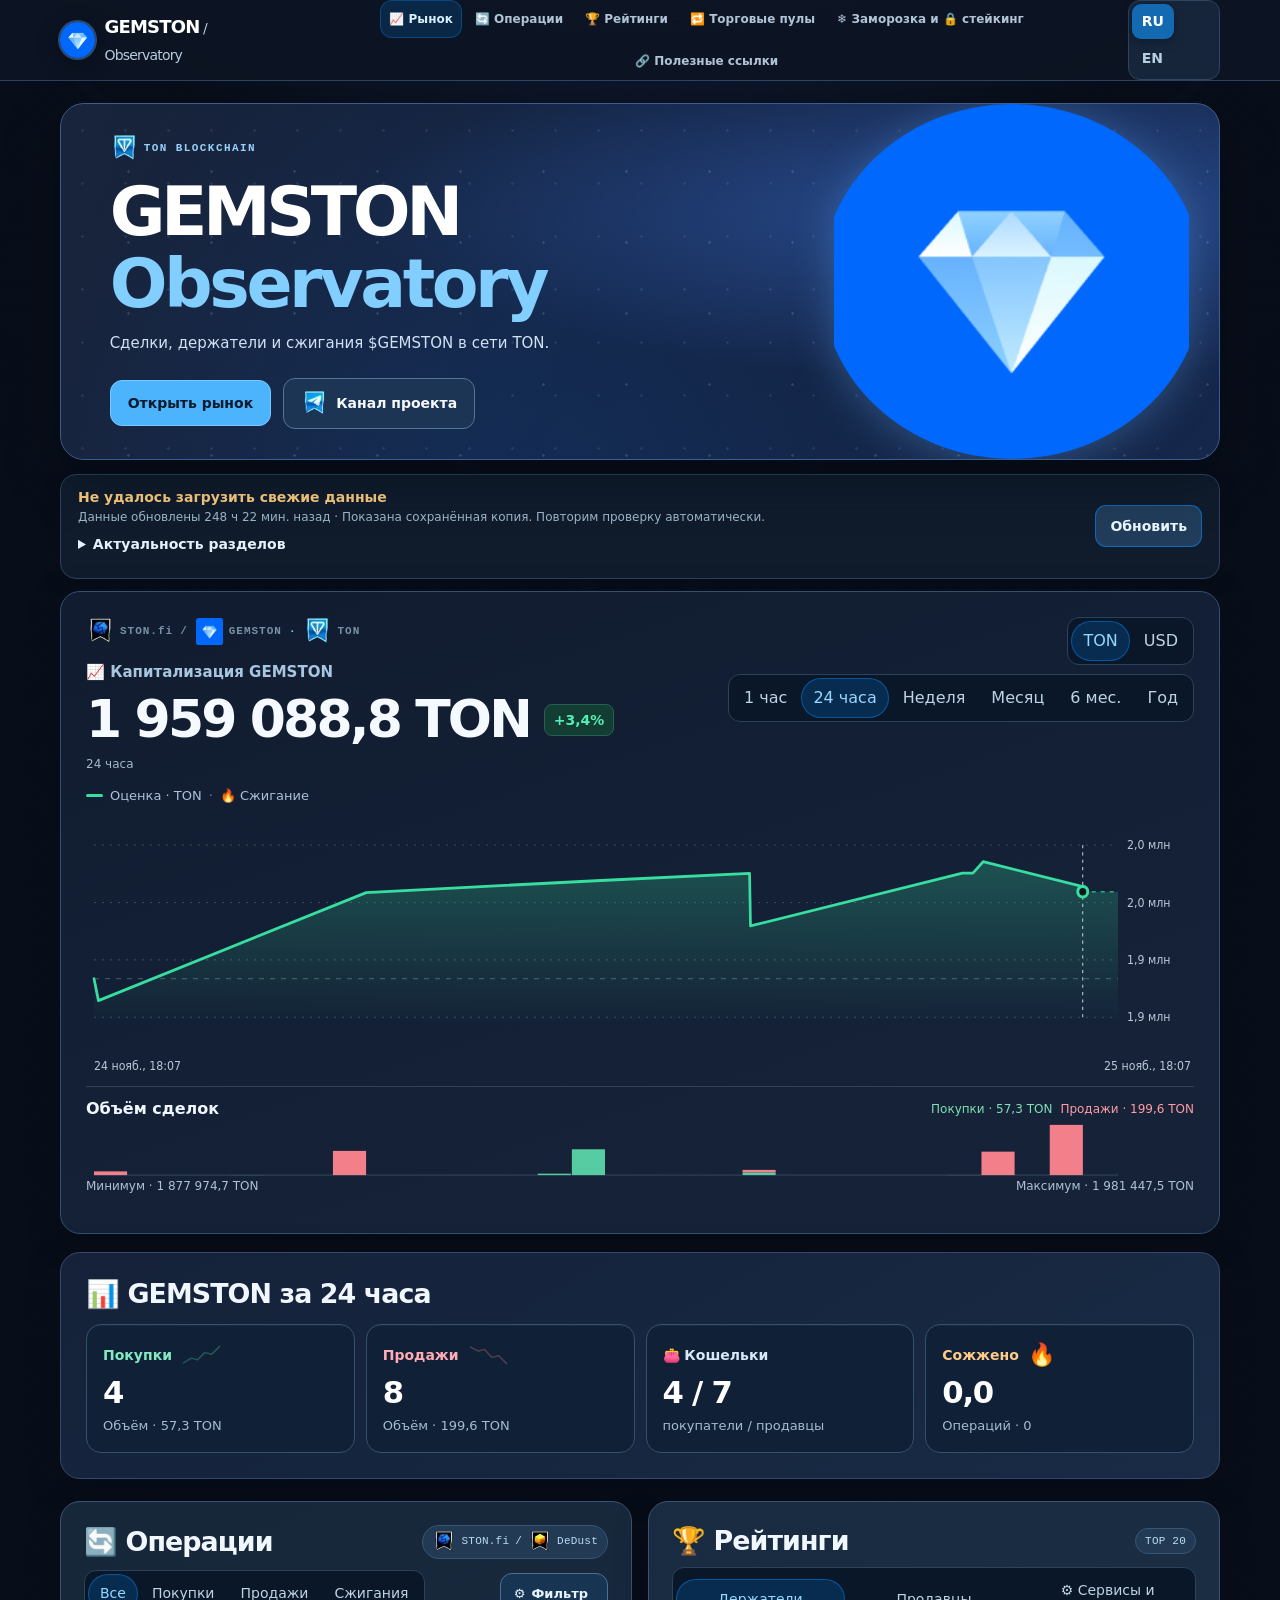
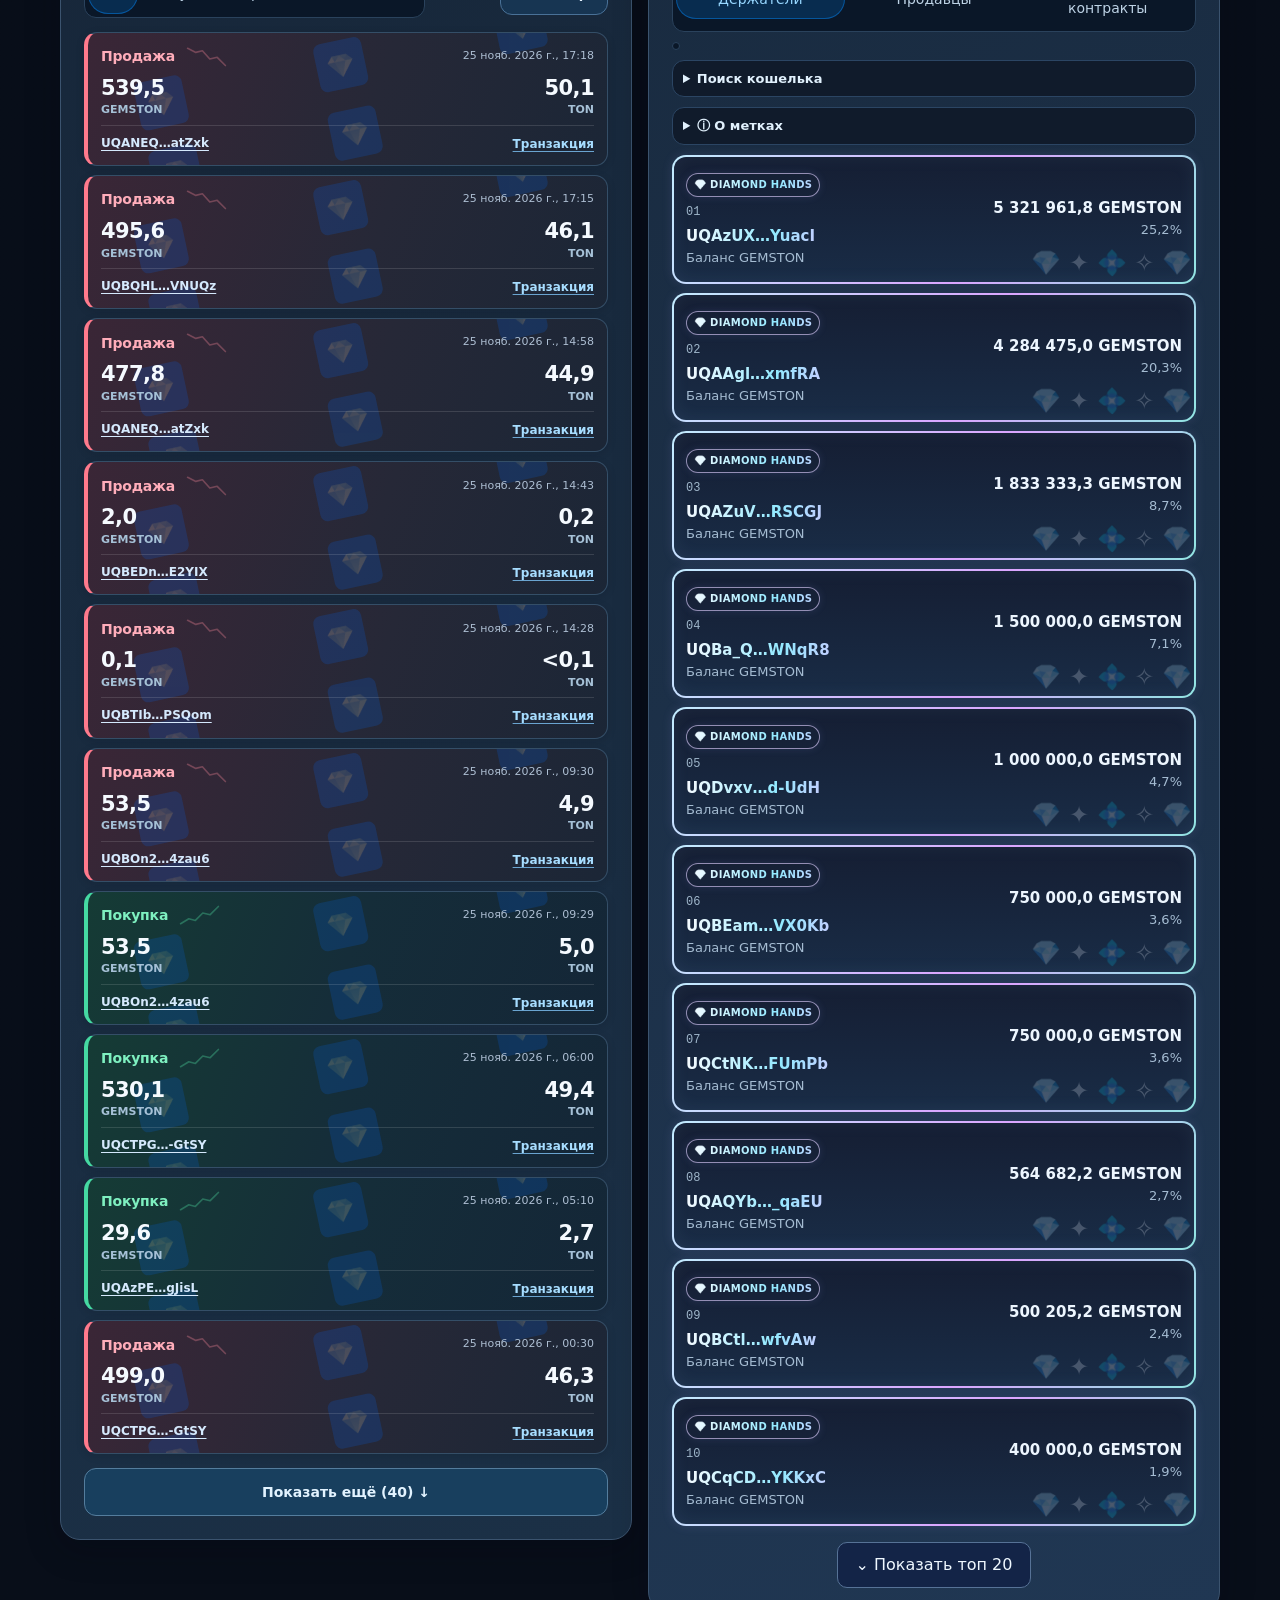
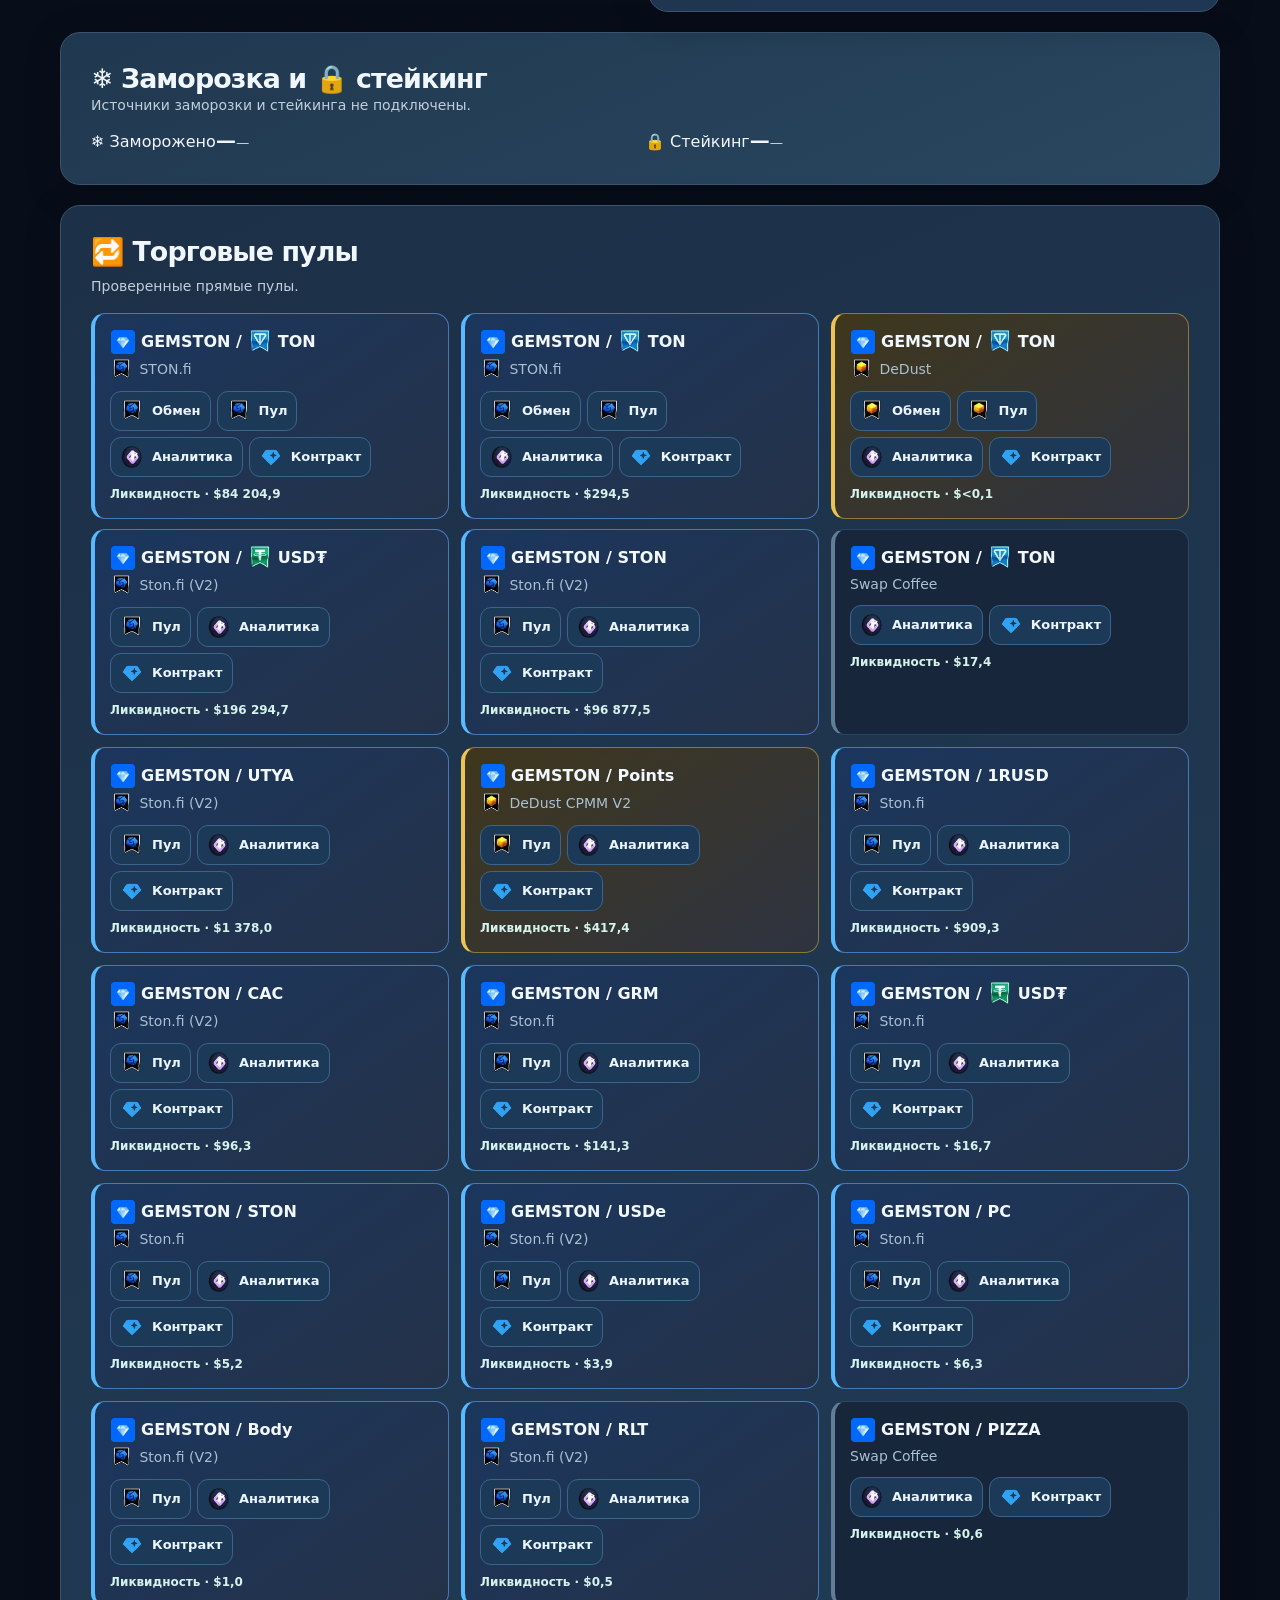
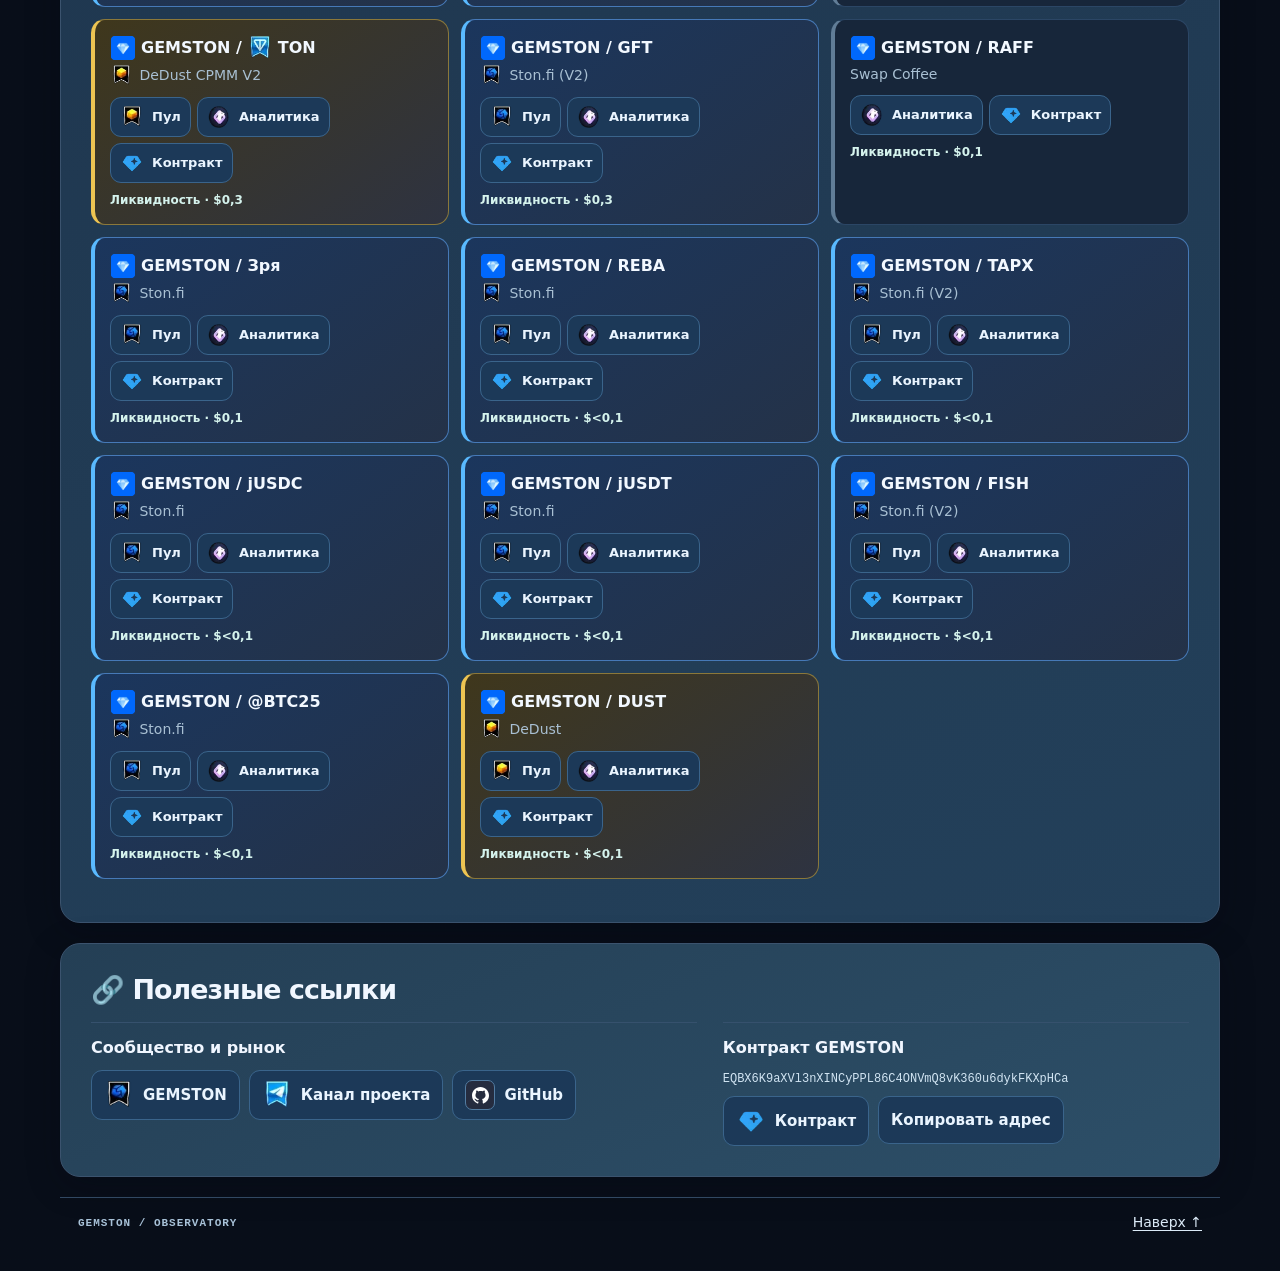
==== index.html @ efea20ae "Build GEMSTON Observatory from foundation 1.3.0 with verified market snapshot" ====
<!doctype html>
<html lang="ru"><head>
<meta charset="utf-8"><meta name="viewport" content="width=device-width,initial-scale=1">
<meta name="theme-color" content="#070d21"><meta name="description" content="GEMSTON Observatory — сделки STON.fi и DeDust, держатели и подтверждённые сжигания GEMSTON в сети TON.">
<title>GEMSTON Observatory</title><style>:root{color-scheme:light;--ink:#101721;--muted:#536372;--paper:#f8fafc;--line:#cbd5df;--blue:#30a1f5;--link:#075d9b;--night:#090b0e;--graphite:#10151c;--green:#1e6b51;--red:#df0000;--orange:#975019;font:16px/1.5 system-ui,-apple-system,BlinkMacSystemFont,"Segoe UI",sans-serif;color:var(--ink);background:var(--night)}
*{box-sizing:border-box}
[hidden]{display:none!important}
html{scroll-behavior:smooth;scroll-padding-top:82px}
body{margin:0;background:var(--night)}
.wrap{width:min(1220px,calc(100% - 64px));margin-inline:auto}
h1,h2,h3,p{margin:0}
a{color:var(--link);text-underline-offset:3px}
a:hover{text-decoration:underline}
button{font:inherit;color:inherit;cursor:pointer}
a:focus-visible,button:focus-visible,summary:focus-visible,#plot svg:focus-visible{outline:3px solid #5692db;outline-offset:2px}
header{position:sticky;top:0;z-index:5;background:#090b0ef5;border-bottom:1px solid #283541;color:#f5f8fc}
.nav,.brand,nav,.langs,.tabs,.smallTabs,.introLinks,.eyebrow,.sectionHeading,.chartCaption,footer,.graphTop{display:flex;align-items:center}
.nav{min-height:65px;gap:20px;justify-content:space-between}
.brand{gap:9px;color:#fff;text-decoration:none}
.brand svg{width:36px;height:36px}
.brand strong{font-size:19px;letter-spacing:-.055em}
.brand span{font-weight:500;color:#c3cbd5}
.brand:hover{text-decoration:none}
nav{gap:5px}
nav a,.langs button{font-size:14px;font-weight:650}
nav a{color:#b4c0ce;padding:9px 11px;text-decoration:none;border-radius:8px}
nav a.on,nav a:hover{color:white;background:#203347;text-decoration:none}
.langs,.tabs,.smallTabs{background:#e5edf4;border-radius:10px;padding:3px;gap:2px;width:fit-content;max-width:100%;flex-wrap:wrap}
.langs button,.tabs button,.smallTabs button{border:none;padding:7px 10px;background:transparent;color:#364c61;border-radius:7px;line-height:1.35}
.langs .on,.tabs .on,.smallTabs .on{background:#114c79;color:white}
.hero{margin:20px 0 16px;position:relative;isolation:isolate;overflow:hidden;display:flex;align-items:center;min-height:192px;border-radius:20px;border:1px solid #293746;background:radial-gradient(ellipse at 88% 70%,#153650 0%,transparent 53%),#0b0d10;color:#fff}
.herotext{position:relative;z-index:1;padding:27px clamp(20px,3vw,44px);max-width:66%}
.eyebrow,.tag,footer>span{font-family:ui-monospace,Consolas,monospace;font-size:11px;font-weight:650;letter-spacing:.09em}
.eyebrow{gap:8px}
.eyebrow i{width:7px;height:7px;background:#468ec6;border-radius:50%}
.hero .eyebrow{color:#b9c9d9}
.hero .eyebrow i{background:var(--blue)}
h1{font-size:clamp(38px,4.6vw,68px);letter-spacing:-.07em;line-height:1.05;margin:7px 0 8px}
h1 em{font-family:Georgia,"Times New Roman",serif;font-weight:normal;letter-spacing:-.055em;color:#a1d6ff}
.hero p{color:#c9d5e1;font-size:15px}
.heroArt{position:absolute;inset:0 0 0 auto;width:41%;display:grid;align-items:center;pointer-events:none}
.heroArt svg{width:100%;height:100%;max-height:250px}
.introLinks{margin-top:17px;gap:10px}
.introLinks a,.more{border:1px solid #9daebf;border-radius:8px;padding:7px 12px;text-decoration:none;font-weight:650;font-size:14px}
.introLinks a{color:#f0f6ff;border-color:#536779}
.introLinks a:first-child{color:#081624;background:var(--blue);border-color:var(--blue)}
.introLinks a:hover,.more:hover{box-shadow:inset 0 0 0 1px currentColor}
.panel{background:var(--paper);border:1px solid var(--line);border-radius:17px;padding:clamp(16px,2vw,25px);min-width:0}
.graphTop,.sectionHeading,footer{justify-content:space-between;gap:12px}
.graphTop{align-items:flex-start}
.graph .eyebrow{color:#b6c8d9}
.graph .eyebrow span{color:#7891a7}
.graph h2{font-weight:550;color:var(--muted);font-size:16px;margin-top:12px}
.price{font-size:clamp(27px,3.2vw,44px);line-height:1.12;letter-spacing:-.05em;font-variant-numeric:tabular-nums;font-weight:730}
.chartCaption{font-size:13px;color:var(--muted);gap:7px;margin-top:13px}
.lineKey{width:17px;height:3px;border-radius:3px;background:var(--blue)}
.sep{color:#6f8196}
#plot{margin:6px 0;min-height:183px}
#plot svg{width:100%;height:183px;display:block;touch-action:pan-y}
#plot text{font:11px system-ui,sans-serif;fill:#b6c6d6}
.marker{cursor:pointer}
.marker:focus{outline:2px solid var(--orange)}
#readout{font-size:14px;font-variant-numeric:tabular-nums;min-height:24px;color:var(--ink)}
.note,.description,.resources p{font-size:14px;color:var(--muted);overflow-wrap:anywhere}
.note{font-size:12px}
.description{margin:8px 0}
.summary{margin:18px 0 22px}
.summary h2,.panel h2:not(.graph h2){font-size:clamp(20px,2.1vw,27px);letter-spacing:-.045em;line-height:1.2}
.summary .sectionHeading{margin-bottom:9px}
.tag{color:#3e5061;background:#e2ebf4;border-radius:20px;padding:4px 9px;white-space:nowrap;font-weight:500;letter-spacing:.02em}
#stats{display:grid;grid-template-columns:repeat(4,minmax(0,1fr));gap:10px}
.stat{background:var(--paper);border:1px solid var(--line);border-radius:13px;padding:13px 15px;min-width:0}
.stat b,.stat small,.stat span{display:block}
.stat b{font-size:clamp(20px,2.1vw,31px);line-height:1.3;font-variant-numeric:tabular-nums;overflow-wrap:anywhere;letter-spacing:-.04em}
.stat small{font-size:13px;color:var(--muted)}
.stat span{font-size:14px;font-weight:670}
.buy{color:var(--green)}
.sell{color:var(--red)}
.burn{color:var(--orange)}
.columns{display:grid;grid-template-columns:1fr 1fr;gap:16px;align-items:start}
.columns .tabs{margin:10px 0}
.columns .tabs button,.smallTabs button{font-size:14px}
.smallTabs:not(:empty){margin-bottom:8px}
#feedNote,#rankNote{margin-bottom:8px}
.row{display:grid;grid-template-columns:minmax(0,1fr) auto;gap:10px;border-top:1px solid #dce3eb;padding:10px 0;align-items:center}
.row>div{min-width:0}
.row>div:last-child{text-align:right}
.row b,.row small{display:block;font-variant-numeric:tabular-nums}
.row small{color:var(--muted);font-size:13px}
.row a{overflow-wrap:anywhere}
.row b{font-size:15px;line-height:1.45}
.row .badge{display:inline-block;padding:1px 6px;font-size:12px;border-radius:5px;margin-right:6px}
.badge.buy{background:#e0f3e8}
.badge.sell{background:var(--red);color:white}
.badge.burn{background:#ffead4}
.position{color:var(--muted);font:12px ui-monospace,monospace;margin-right:8px}
.empty{padding:16px 0;color:var(--muted)}
.more{background:#eaf1f7;color:#144b72}
.more[hidden]{display:none}
#more{margin-top:8px;width:100%}
.resources{margin:20px 0}
.resourcesGrid{display:grid;grid-template-columns:1.15fr 1.2fr 1fr;gap:24px;margin-top:16px}
.resources h3{font-size:16px;margin-bottom:6px}
.resourceList{display:flex;gap:8px 13px;flex-wrap:wrap}
.resourceList,.contract{margin-top:8px;font-size:14px}
.contract{display:block;overflow-wrap:anywhere;font-family:ui-monospace,monospace;margin-bottom:10px}
.resourcesGrid article{min-width:0}
summary{cursor:pointer;font-weight:600}
footer{padding:16px 0 25px}
footer a{font-size:14px}
@media(max-width:800px){.wrap{width:calc(100% - 28px)}
.nav{display:grid;grid-template-columns:1fr auto;gap:0;padding-top:6px}
.langs{grid-column:2;grid-row:1}
.brand{grid-column:1;grid-row:1}
nav{grid-column:1/-1;justify-content:space-between;gap:0}
nav a{padding:7px 5px;font-size:13px}
html{scroll-padding-top:98px}
.columns{grid-template-columns:1fr}
.heroArt{width:35%;opacity:.82}
.herotext{max-width:73%;padding:19px}
.hero{min-height:180px}
.graphTop{flex-wrap:wrap}
.resourcesGrid{grid-template-columns:1fr 1fr}

#stats{grid-template-columns:repeat(2,minmax(0,1fr))}}
@media(max-width:500px){.wrap{width:calc(100% - 20px)}
.hero{margin-top:10px}
.herotext{max-width:100%;padding:16px}
.heroArt{width:35%;inset:auto 0 0 auto;height:78px}
.hero p{max-width:96%;font-size:14px}
.introLinks{max-width:76%;gap:6px;flex-wrap:wrap}
.introLinks a{font-size:13px;padding:6px 8px}
.graphTop{gap:10px}
.tabs button{padding:6px 8px}
.stat{padding:10px}
.stat small{font-size:12px}
.row{gap:3px}
.row b{font-size:14px}
.row small{font-size:12px}
.resourcesGrid{grid-template-columns:1fr;gap:15px}
.resourcesGrid article+article{border-top:1px solid var(--line);padding-top:12px}}
@media(prefers-reduced-motion:reduce){html{scroll-behavior:auto}}

.walletLegend{font-size:13px;color:var(--muted);margin:4px 0}
.walletIdentity{display:inline-flex;align-items:baseline;flex-wrap:wrap;gap:2px 6px;max-width:100%;vertical-align:baseline}
.row .walletAddress{font-weight:700;text-decoration:underline;text-decoration-thickness:1px;text-underline-offset:3px}
.row .walletAddress.buy,.walletRole.buy{color:#126042}
.row .walletAddress.sell,.walletRole.sell{color:#df0000}
.row .walletAddress.burn,.walletRole.burn{color:#874305}
.row .walletAddress.neutral{color:#51615c}
.walletRole{font-size:11px;font-weight:600}
:is(.row,.walletResult) .domainBadge{font:600 11px/1.4 system-ui,sans-serif;letter-spacing:0;padding:2px 6px;border-radius:5px;overflow-wrap:anywhere;max-width:100%;display:inline-block}
.domainBadge.digits{color:#482e00;background:linear-gradient(110deg,#ffcc00 12%,#ffe173 34%,#fff9c0 46%,#ffd700 57%,#efb000 84%);background-size:220% 100%;border:1px solid #a37b00;animation:projectGold 4s ease-in-out infinite alternate}
details.domainDetails{display:inline-block;border:0;padding:0;font-size:12px;font-weight:500;width:100%}
details.domainDetails summary{color:var(--muted);font-size:11px}
#rank .position{vertical-align:top}
.onlyBadges{display:flex;align-items:center;gap:7px;font-size:13px;font-weight:600;margin:4px 0 7px;cursor:pointer}
.onlyBadges input{width:16px;height:16px;accent-color:var(--link)}


@keyframes projectGold{from{background-position:0% 50%}
to{background-position:100% 50%}}
@media(prefers-reduced-motion:reduce){.domainBadge.digits{animation:none}}
footer>span{color:#f5f8ff}
footer a{color:#dcebf8}
.price{overflow-wrap:break-word}

/* Make the chart and header dark; financial rows retain their semantic colours. */
.langs,.graph .tabs{background:#202a35}
.langs button,.graph .tabs button{color:#c3cfdb}
.langs .on,.graph .tabs .on{background:var(--blue);color:#071421}
.graph{--ink:#f5f8fc;--muted:#b2c0cd;color:var(--ink);background:var(--graphite);border-color:#283747}
.graph #readout a{color:#86caff}
.graph #plot svg{height:205px}
.brand:hover,.introLinks a:hover{color:#fff}
.introLinks a:first-child:hover{color:#081624}

.wrap{width:min(1180px,calc(100% - 88px))}
.hero{background:linear-gradient(165deg,#080a0d 22%,#10151c 100%)}
.graph,.summary{background:linear-gradient(180deg,#10151c,#152332);border:1px solid #374b5b}
.summary{background:linear-gradient(180deg,#152332,#172b3c);padding:clamp(16px,2vw,25px);border-radius:17px;color:#f4f8ff}
.summary .sectionHeading{margin-bottom:14px}
.stat{background:linear-gradient(145deg,#131d28,#1e3041);border:1px solid #3d5363}
.stat small{color:#b9c8d5}
.stat span.buy,.stat span.sell,.stat span.burn{display:inline-block;border-radius:5px;background:linear-gradient(120deg,#d8e5eb,#c1d4df);padding:1px 6px}
.columns .panel,.resources{--ink:#f3f7fc;--muted:#c1cedb;--link:#a6daff;--line:#435a6a;color:var(--ink);border-color:#3b5264}
.columns .panel{background:linear-gradient(180deg,#172b3c,#1a3b51)}
.columns .tabs,.columns .smallTabs{background:#0e1c29}
.columns .tabs button,.columns .smallTabs button{color:#cbd9e7}
.columns .tabs .on,.columns .smallTabs .on{background:#265a7d;color:#fff}
.row{border-color:#435666}
.position{color:#c1cedb}
.tag{background:#233f54;color:#d1e6f6}
.row .walletIdentity{background:linear-gradient(125deg,#d8e5eb,#c1d4df);border-radius:7px;padding:3px 6px}
.domainDetails summary{color:#354d62!important}
.domainDetails span{color:#223847}
#more,.resourceList>a,.resourceList>button{color:#f3f8ff;background:#15496b;border:1px solid #6289a3}
.resources{background:linear-gradient(180deg,#1a3b51,#20475e);padding:clamp(18px,2.5vw,30px)}
.resourcesGrid{grid-template-columns:1.3fr 1fr;gap:clamp(14px,2vw,26px)}
.resourcesGrid article{border-top:1px solid #7190a3;padding-top:13px}
.resources h3{margin-bottom:10px}
.resourceList{display:grid;grid-template-columns:1fr;gap:7px}
.resourceList>a,.resourceList>button{display:flex;align-items:center;justify-content:space-between;gap:6px;min-height:42px;padding:8px 12px;border-radius:7px;text-align:left;font:650 14px/1.35 system-ui,sans-serif;text-decoration:none;cursor:pointer}
.resourceList>a:hover,.resourceList>button:hover,#more:hover{background:#1b5c82;border-color:#aedfff}
.resources .contract{color:#d1e4f2;margin:6px 0;word-break:break-all}
footer{background:#090c10;border-top:1px solid #405362;padding:14px 18px;margin-bottom:14px;border-radius:8px}
@media(min-width:1000px){.resourcesGrid article:first-child .resourceList{grid-template-columns:repeat(2,minmax(0,1fr))}}
@media(max-width:800px){.wrap{width:calc(100% - 34px)}.resourcesGrid{grid-template-columns:1fr 1fr}}
@media(max-width:500px){.wrap{width:calc(100% - 22px)}.resourcesGrid{grid-template-columns:1fr}.resourcesGrid article+article{border-color:#7190a3}}

/* Draw external-link arrows without relying on a font glyph. */
.resourceList>a::after,.introLinks a[href^="https:"]::after,.row a:not(.walletAddress)::after{content:"";display:inline-block;width:8px;height:8px;flex-shrink:0;margin-left:6px;border-top:1.5px solid currentColor;border-right:1.5px solid currentColor;background:linear-gradient(135deg,transparent 43%,currentColor 46%,currentColor 54%,transparent 57%);vertical-align:1px}

.syncBar{display:flex;align-items:center;justify-content:space-between;gap:14px;margin:0 0 12px;padding:12px 18px;background:#101b27;border:1px solid #374b5b;border-radius:12px;color:#e5f1fb}
.syncBar>div{min-width:0}.syncBar p{font-size:14px;font-weight:650}.syncBar small{display:block;color:#b9c8d5;font-size:12px;overflow-wrap:anywhere}.syncBar .syncWarning{color:#ffcf80}
#refreshData{flex-shrink:0;min-height:42px;padding:8px 14px;border:1px solid #6289a3;border-radius:7px;background:#15496b;color:#f3f8ff;font-weight:650;font-size:14px}#refreshData:hover{background:#1b5c82}#refreshData:disabled{opacity:.65;cursor:wait}
@media(max-width:400px){.syncBar{align-items:flex-start;flex-wrap:wrap;padding:12px 14px}.syncBar>div{flex:1 1 175px}}

/* Market cap: native-currency valuation, with an explicit estimation note. */
.graph .price{font-size:clamp(32px,4.2vw,52px);letter-spacing:-.055em;line-height:1.15}
.graph h2{font-size:15px;margin-top:12px;margin-bottom:7px}
.capHeadline{display:flex;align-items:center;gap:14px;flex-wrap:wrap}
.capChange{font:700 14px/1.3 system-ui,sans-serif;padding:6px 9px;border-radius:8px;font-variant-numeric:tabular-nums;white-space:nowrap}
.capChange:empty{display:none}.capPositive{color:#54edb6;background:#133c32;border:1px solid #24634e}.capNegative{color:#ff2020;background:#321419;border:1px solid #7a242a}
#capPeriod{margin-top:5px;color:#a4b9cb}.graph #plot{min-height:250px;margin:18px 0 8px}.graph #plot svg{height:250px}
.graph #plot text{font:11px system-ui,sans-serif;fill:#b8c9d6}
.capRange{display:flex;justify-content:space-between;gap:8px;flex-wrap:wrap;color:#adc3d3;font-size:12px;font-variant-numeric:tabular-nums;margin:0 0 13px}
.graph #readout{background:#0b1723;border:1px solid #2b4354;padding:10px 12px;border-radius:9px;min-height:43px;font-size:13px;margin-bottom:9px}
.capMethod{font-size:11px;line-height:1.5;color:#9db3c4;border-top:1px solid #2b4354;padding-top:10px;margin-top:10px;max-width:850px}
.graph .chartCaption .lineKey{background:var(--chart-colour,#38dda0)}
@media(max-width:500px){.graph .price{font-size:34px}.capHeadline{gap:8px}.graph .graphTop{gap:15px}.graph .tabs{width:100%;justify-content:space-between}.graph .tabs button{padding:8px 6px;font-size:12px}.graph #plot svg{height:240px}.graph #plot{min-height:240px}.graph #readout{font-size:12px}.capMethod{font-size:11px}}
@media(max-width:360px){.graph .tabs{display:grid;grid-template-columns:repeat(3,minmax(0,1fr));gap:3px}.graph .tabs button{width:100%}}

:root{--blue:#75ccff;--project-art:url("[data-uri]");--night:#070d21}
body{background:radial-gradient(ellipse at 78% 0%,#24347b 0%,#111c49 28%,transparent 55%),#070d21}
header{background:#0a1129f5;border-color:#324576}
.brandMark{width:36px;height:36px;border-radius:50%;background:var(--project-art) center/cover}
.hero{min-height:268px;border-color:#435b9c;background:radial-gradient(ellipse at 78% 50%,#2b4696 0%,#182860 34%,transparent 68%),linear-gradient(112deg,#0d1639,#111c49)}
.hero::before{content:"";position:absolute;inset:0;background-image:radial-gradient(circle,#7eaeff 1px,transparent 1.5px),radial-gradient(circle,#eff7ff 1px,transparent 1.5px);background-size:43px 53px,83px 71px;background-position:0 0,26px 32px;opacity:.24;pointer-events:none}
.heroArt{width:40%;height:100%;background:var(--project-art) center / auto 88% no-repeat;filter:drop-shadow(0 0 20px #60b5ff60);border-radius:50%}
.hero h1 em{color:#89ceff}
.graph{background:linear-gradient(180deg,#101936,#151f43);border-color:#394b80}
.summary{background:linear-gradient(180deg,#182649,#202d55);border-color:#435480}
.columns .panel{background:linear-gradient(180deg,#192847,#1e3659)}
.resources{background:linear-gradient(180deg,#192b4b,#1b345a)}
.graphControls{display:grid;gap:10px;justify-items:end;min-width:0}
.row.trade-buy{border-left:3px solid #4cce9f;padding-left:8px;background:#14564832}
.row.trade-sell{border-left:3px solid #fb6b76;padding-left:8px;background:#7c223532}
.row.trade-burn{border-left:3px solid #e7ae57;padding-left:8px}
@media(max-width:800px){.graphControls{justify-items:start}}
@media(max-width:590px){
 .hero{min-height:210px}.heroArt{width:32%;height:auto;inset:12px 12px auto auto;aspect-ratio:1;opacity:1;background-size:contain}
 .herotext{max-width:76%}.hero h1{font-size:clamp(32px,7.5vw,47px)}.hero h1 em{display:block}
 .hero p{max-width:100%}.introLinks{max-width:100%}.graphControls{width:100%}.graph #currency{display:flex;width:auto}
}

#activity,#wallets,#pools{background:#141b27;border-color:#303a4a}
#activity .row,#wallets .row{background:transparent;border-color:#303a4a;border-left:0;padding-left:0}
#activity .row .walletIdentity,#wallets .row .walletIdentity{background:none;padding:0;column-gap:6px;row-gap:4px}
.columns .walletIdentity .walletAddress{background:none;padding:0}
.columns .row .walletAddress{color:#d6e2f0}
.columns .walletRole.buy,.columns .badge.buy{color:#85e6bc;background:none}
.columns .walletRole.sell,.columns .badge.sell{color:#ff9a9f;background:none}
.columns .walletRole.burn,.columns .badge.burn{color:#f1bd7d;background:none}
.columns .domainDetails summary,.columns .domainDetails span{color:#becbd9!important}
.columns :is(.row,.walletResult) .projectBadges{display:flex;flex-wrap:wrap;gap:5px;width:100%;align-items:center}
.columns :is(.row,.walletResult) .projectBadge{--badge-edge:#53627b;display:inline-flex;align-items:center;gap:4px;padding:2px 6px;border:1px solid var(--badge-edge);border-radius:6px;background:#202939;text-decoration:none;color:#eaf1fb;font:650 11px/1.35 system-ui,sans-serif;min-height:26px;max-width:100%}
.columns :is(.row,.walletResult) .projectBadge:hover{text-decoration:underline}
.columns :is(.row,.walletResult) .projectBadge::after{display:none}
.projectBadge img{display:block;width:18px;height:18px;object-fit:contain;border-radius:3px}
.columns :is(.row,.walletResult) .projectBadge.staking{padding-inline:4px;--badge-edge:#6c93cb}
.columns :is(.row,.walletResult) .projectBadge.vnuk{--badge-edge:#8f606f;color:#ffc8d4}
.columns :is(.row,.walletResult) .projectBadge.author{border-color:transparent;background:linear-gradient(#202939,#202939) padding-box,linear-gradient(105deg,#508eff,#dce5ee,#508eff) border-box;background-size:100% 100%,200% 100%;animation:projectBadgeGlow 5s ease-in-out infinite alternate}
.columns :is(.row,.walletResult) .projectBadge.joystick{--badge-edge:#9164ac}
.columns :is(.row,.walletResult) .projectBadge.phoenix{--badge-edge:#a86a36}
.projectBadge.joystick span,.projectBadge.phoenix span{background:linear-gradient(90deg,var(--badge-color),#ffe182,var(--badge-color));background-size:210% 100%;background-clip:text;color:transparent;animation:projectBadgeGlow 5s ease-in-out infinite alternate}
.projectBadge.joystick{--badge-color:#e3a6ff}
.projectBadge.phoenix{--badge-color:#ff9862}
@keyframes projectBadgeGlow{to{background-position:100% 0}}
@media(prefers-reduced-motion:reduce){.columns :is(.row,.walletResult) .projectBadge.author,.projectBadge.joystick span,.projectBadge.phoenix span{animation:none}}
#pools [lang="en"],html[lang="en"] #pools [lang="ru"]{display:none}
html[lang="en"] #pools [lang="en"]{display:inline}
#pools .poolIntro{margin:8px 0 16px}
#pools .poolGrid{display:grid;grid-template-columns:repeat(3,minmax(0,1fr));gap:10px}
#pools .poolCard{min-width:0;background:#1c2636;border:1px solid #39475b;border-radius:10px;padding:12px}
#pools .poolCard h3{margin:0 0 3px}
#pools .poolCard p{margin:0}
#pools .poolActions{display:flex;flex-wrap:wrap;gap:6px;margin-top:10px}
#pools .poolActions a{display:inline-flex;align-items:center;min-height:38px;padding:5px 9px;color:#edf5ff;background:#22344c;border:1px solid #586d88;border-radius:7px;font-size:13px;font-weight:650;text-decoration:none}
#pools .poolActions a:hover{background:#304963;text-decoration:underline}
#pools .poolRoute,#pools .poolTiny{margin-top:16px;padding-top:13px;border-top:1px solid #39475b}
#pools #discoveredPools{margin-top:10px}
#pools .poolCard .poolLiquidity{margin-top:8px;font-size:12px;overflow-wrap:anywhere}
#pools .poolCard h3{overflow-wrap:anywhere}
#pools .poolRoute h3{margin:0 0 4px}
#pools .poolRoute .poolCard{margin-top:9px;max-width:440px}
#pools .poolTiny .poolGrid{margin-top:10px}
#pools .poolSources{margin-top:13px;font-size:12px}
@media(max-width:800px){#pools .poolGrid{grid-template-columns:repeat(2,minmax(0,1fr))}}
@media(max-width:500px){#pools .poolGrid{grid-template-columns:minmax(0,1fr)}}

.columns :is(.row,.walletResult) .projectBadge.og{border-color:#a887c2;background:#222033}
.columns :is(.row,.walletResult) .projectBadge.fragmentNumber{--badge-edge:#cc7cdb;background:#78348b;color:#fff;font-weight:800;white-space:nowrap}
.projectBadge.og span{background:linear-gradient(90deg,#cbff69,#f3a5ff,#cbff69);background-size:210% 100%;background-clip:text;color:transparent;animation:projectBadgeGlow 4s ease-in-out infinite alternate;font-weight:800}
.columns :is(.row,.walletResult) .projectBadge.burner{border-color:#966237;padding-inline:4px}
.columns :is(.row,.walletResult) .projectBadge.blueNft{border-color:#3881a9;padding-inline:4px}
.operationRow .opMobile,.operationRow .opToggle{display:none}
#feed .operationRow .opDesktop a{display:inline-block}
@media(prefers-reduced-motion:reduce){.projectBadge.og span{animation:none}}
@media(max-width:640px){
 #feed .operationRow{grid-template-columns:minmax(0,1fr) minmax(0,auto) 28px;align-items:start;column-gap:4px;padding:8px 0}
 #feed .operationRow .opDesktop{display:none}
 #feed .operationRow>div:nth-child(2){align-self:start}
 #feed .operationRow .opMobile:not([hidden]){display:block;grid-column:1/-1;text-align:left;padding:2px 0 4px}
 #feed .operationRow .opToggle{display:grid;place-items:center;width:28px;min-height:32px;padding:0;background:none;border:0;color:#b8d3ec;cursor:pointer}
 .opToggle span{width:7px;height:7px;border-right:2px solid;border-bottom:2px solid;transform:rotate(45deg)}
 .opToggle[aria-expanded="true"] span{transform:rotate(225deg)}
}

body{background:linear-gradient(#070b16bb,#070b16cf),url("[data-uri]") center top/cover fixed,#070b16}
.supplyGrid{display:grid;grid-template-columns:repeat(2,minmax(0,1fr));gap:10px;margin-top:12px}
.supplyGrid a{display:grid;gap:4px;padding:12px;border:1px solid #39475b;border-radius:10px;background:#1c2636;text-decoration:none;min-width:0}
.supplyGrid a:hover{border-color:#7db5e6}
.supplyGrid strong{font-size:clamp(1rem,3vw,1.35rem);color:#eef5ff;overflow-wrap:anywhere}
.supplyGrid small{color:#afbfce}
@media(max-width:440px){.supplyGrid{grid-template-columns:1fr}body{background-attachment:scroll;background-size:auto,auto 1100px}}

.volumeBlock{margin-top:12px;border-top:1px solid #344353;padding-top:10px}
.volumeHeading,.volumeKeys,.tradeSize,.walletSearchForm{display:flex;align-items:center;gap:8px;flex-wrap:wrap}
.volumeHeading{justify-content:space-between}
.volumeKeys,.tradeSize{font-size:12px}
.volumeKeys span:first-child,.rankMove.gained{color:#80e0b6}
.volumeKeys span:last-child,.rankMove.lost{color:#ff9da4}
#tradeVolume svg{display:block;width:100%;height:56px}
.tradeSize{margin:8px 0;color:#bdcbd8}
.tradeSize label{display:inline-flex;align-items:center;gap:6px}
.tradeSize input[type=number],.walletSearchForm input{min-width:0;border:1px solid #53637a;border-radius:7px;background:#161f2b;color:#eaf1fb;padding:6px 8px;font:inherit}
.tradeSize input[type=number]{width:6em}
#rank .position,.walletResult .position{display:inline-flex;align-items:baseline;gap:4px}
.rankMove{font-size:10px;white-space:nowrap}
.walletSearch,.badgeLegend{margin:10px 0;border:1px solid #39475b;border-radius:8px;padding:8px 10px}
.walletSearch summary,.badgeLegend summary{cursor:pointer;color:#d6e2f0;font-size:13px;font-weight:650}
.walletSearchForm{margin-top:9px}
.walletSearchForm input{flex:1 1 145px}
.walletSearchForm button{padding:6px 9px;border:1px solid #52637b;border-radius:7px;background:#243249;color:#eaf1fb;cursor:pointer}
.walletResult{margin-top:9px;overflow-wrap:anywhere}
.walletResult h3,.walletResult h4,.walletResult p{margin:6px 0}
.walletResult ul,.badgeLegend dl{padding-left:0;margin:8px 0 0;font-size:12px}
.walletResult li{margin-left:15px;padding-top:3px}
.badgeLegend dl{display:grid;grid-template-columns:auto 1fr;gap:5px 8px}
.badgeLegend dd{margin:0;color:#bdcbd8}
.columns .projectBadge.arni,.columns .projectBadge.napiwas{border-color:#927fa2}
.columns .projectBadge.arni span,.columns .projectBadge.napiwas .badgeLabel{
 background:linear-gradient(90deg,#70e1dd,#c4b4ff,#ffab94,#ffe39a,#70e1dd);
 background-size:225% 100%;background-clip:text;color:transparent;
 animation:projectBadgeGlow 4.3s ease-in-out infinite alternate
}
.projectBadge .beerIcon{position:relative;display:inline-block;flex:0 0 18px;width:18px;height:18px}
.beerIcon::before,.beerIcon::after{content:"";position:absolute}
.beerIcon::before{left:2px;top:2px;width:10px;height:15px;border:1px solid #ffde99;border-radius:3px 3px 4px 4px;background:linear-gradient(#fff4dc 0 28%,#ffce56 29%,#e4932c 83%,#b36121)}
.beerIcon::after{left:12px;top:6px;width:5px;height:8px;border:2px solid #ffde99;border-left:0;border-radius:0 4px 4px 0}
@media(prefers-reduced-motion:reduce){.columns .projectBadge.arni span,.columns .projectBadge.napiwas .badgeLabel{animation:none}}

.projectBadges .domainDetails{width:auto;max-width:100%;overflow-wrap:anywhere}

/* GEMSTON / Telegram-inspired Observatory — design layer v1.
   No remote fonts, frameworks, images or runtime dependencies.
   Loaded AFTER the existing stylesheet. Keeps data/JS functionality intact. */
:root{
  color-scheme:dark;
  --tg-bg:#090e18;--tg-surface:#121b2a;--tg-surface2:#192639;
  --tg-elevated:#20344b;--tg-line:#2a405a;--tg-blue:#55b9ff;
  --tg-blue-strong:#258fea;--tg-text:#f0f6ff;--tg-muted:#a6bdd2;
  --tg-green:#51dcaa;--tg-red:#ff8696;--tg-gold:#f3c66f;
  --night:var(--tg-bg);--paper:var(--tg-surface);--ink:var(--tg-text);
  --muted:var(--tg-muted);--line:var(--tg-line);--blue:var(--tg-blue);
  --link:#91d8ff;--green:var(--tg-green);--red:var(--tg-red);
  font-family:system-ui,-apple-system,BlinkMacSystemFont,"Segoe UI",sans-serif;
  font-optical-sizing:auto;
}
html{scroll-padding-top:100px}
body{
  color:var(--tg-text);
  background:radial-gradient(ellipse 80% 420px at 50% -150px,#1b315e 0%,transparent 72%),
    linear-gradient(#080e19e8,#080e19f1),url("[data-uri]") center top/cover fixed,#090e18;
}
.wrap{width:min(1160px,calc(100% - 40px))}
a{color:var(--link)}
button,input{font-family:inherit}
a,button,summary{-webkit-tap-highlight-color:transparent}
button:not(:disabled),a,summary{transition:background-color .18s ease,border-color .18s ease,color .18s ease,transform .18s ease}
button:active:not(:disabled),.introLinks a:active,.resourceList>a:active,#pools .poolActions a:active{transform:scale(.98)}
a:focus-visible,button:focus-visible,summary:focus-visible,input:focus-visible{outline:2px solid var(--tg-blue);outline-offset:3px}
header{background:#0d1524f0;border-bottom:1px solid #2c4463;backdrop-filter:blur(22px);-webkit-backdrop-filter:blur(22px)}
.nav{min-height:70px;gap:18px}
.brandMark{box-shadow:0 0 0 2px #314968,0 5px 20px #050a14a8}
.brand strong{font-size:18px;letter-spacing:-.045em}
.brand span{color:#b6cce0;font-size:14px}
nav{gap:5px}
nav a{padding:10px 13px;color:#b1c4d7;border-radius:12px;font-weight:600}
nav a.on,nav a:hover{background:#1e3958;color:#f4faff}
.langs{background:#17253a;padding:3px;border:1px solid #2d4560;border-radius:12px}
.langs button{border-radius:9px;min-width:39px;min-height:35px;color:#b6cde2}
.langs button.on{background:#288fd9;color:#fff;box-shadow:0 2px 10px #0613268c}
main.wrap{padding-bottom:10px}
.hero{margin:22px 0 14px;min-height:275px;border:1px solid #3b5c8d;border-radius:24px;
  background:radial-gradient(ellipse at 81% 30%,#294c91 0%,transparent 48%),
  radial-gradient(circle at 40% 110%,#132c55,transparent 60%),
  linear-gradient(125deg,#111d35,#15274b);
  box-shadow:0 18px 54px #02071164;isolation:isolate}
.hero::before{opacity:.14}
.hero::after{content:"";position:absolute;inset:0;pointer-events:none;
  background:linear-gradient(115deg,#ffffff08,transparent 50%);border-radius:inherit}
.herotext{padding:clamp(23px,3.5vw,45px);max-width:68%}
.hero .eyebrow{color:#98d1fc;letter-spacing:.13em}
.hero .eyebrow i{box-shadow:0 0 0 5px #269de421}
.hero h1{margin:13px 0 12px;font-size:clamp(39px,5.5vw,68px);line-height:1.03;letter-spacing:-.065em}
.hero h1 em{font-style:normal;font-weight:550;font-family:inherit;letter-spacing:-.05em;color:#81ceff}
.hero p{color:#d2e1f3;font-size:15px;max-width:510px;line-height:1.65}
.heroArt{background-size:auto 83%;filter:drop-shadow(0 6px 28px #67acff40)}
.introLinks{gap:10px;margin-top:21px}
.introLinks a{display:inline-flex;align-items:center;justify-content:center;
  min-height:42px;padding:9px 17px;border-radius:12px;font-size:14px;
  background:#1d3554;border:1px solid #52759b;color:#f5faff}
.introLinks a:first-child{background:#4bb4fc;color:#081a2c;border-color:#77caff}
.introLinks a:hover{background:#2c5277;text-decoration:none;transform:translateY(-2px)}
.introLinks a:first-child:hover{background:#83d0ff;color:#071b2c}
.syncBar{background:#101c2c;border-color:#2b435f;border-radius:16px;
  padding:12px 17px;box-shadow:0 6px 20px #050b152b}
.syncBar p{color:#e3f5ff}
.syncBar small{color:#9eb8ce}
#refreshData{border-radius:11px;background:#213d5b;border-color:#476d92;color:#eaf7ff}
#refreshData:hover{background:#2f5a81}
.panel,.graph,.summary,.columns .panel,.resources,#pools,#activity,#wallets{
  border:1px solid var(--tg-line);border-radius:20px;
  background:linear-gradient(155deg,#151f30 0%,#111927 100%);
  box-shadow:0 8px 34px #03091145;color:var(--tg-text)}
.graph{background:linear-gradient(160deg,#172640 0%,#101a2d 76%);border-color:#315172}
.graph .eyebrow{color:#86caff}
.graph h2{color:#a8c6e0;margin-top:15px}
.graph .price{color:#f4faff;letter-spacing:-.055em}
.graph .chartCaption{color:#abc1d7}
.graph #readout{border-color:#314964;background:#0e192a}
.graph .capMethod{border-color:#2b4056;color:#98aec2}
.graph #plot{border-radius:15px;overflow:hidden}
.graphControls{gap:9px}
.graph .tabs,.columns .tabs,.columns .smallTabs{background:#0a1728;border:1px solid #2a425c;border-radius:12px;padding:3px}
.graph .tabs button,.columns .tabs button,.columns .smallTabs button{border-radius:9px;min-height:34px;padding:7px 12px;color:#bed3e6}
.graph .tabs .on,.columns .tabs .on,.columns .smallTabs .on{background:#26659c;color:#fff;box-shadow:0 2px 8px #050d1780}
.summary{margin-top:18px;background:linear-gradient(150deg,#182b44,#142037);border-color:#2a496b}
.summary h2,.panel h2:not(.graph h2){color:#f1f7ff;font-weight:730;letter-spacing:-.035em}
#stats{gap:11px}
.stat{padding:16px;border-radius:15px;background:#102036;border:1px solid #34506f;box-shadow:inset 0 1px #ffffff0a}
.stat b{color:#fff;font-size:clamp(21px,2.4vw,32px);line-height:1.22;margin:5px 0}
.stat small{color:#a4bbd0}
.stat span{font-weight:680}
.stat span.buy,.stat span.sell,.stat span.burn{background:none;padding:0}
.columns{gap:16px}
.columns .panel{min-width:0}
.sectionHeading{flex-wrap:wrap}
.tag{background:#233a55;color:#badcf5;border:1px solid #355676}
.row{border-top-color:#263950;padding:12px 3px}
.row:hover{background:#ffffff07}
.row.trade-buy,.row.trade-sell,.row.trade-burn{border-left:3px solid transparent;border-radius:8px;padding-left:10px}
#activity .row.trade-buy{border-left:3px solid #52d5a2;background:#16362c42}
#activity .row.trade-sell{border-left:3px solid #ff8191;background:#40232a50}
#activity .row.trade-burn{border-left:3px solid #f5c16b;background:#3a2c1b48}
.row b{color:#edf6ff}
.row small{color:#a5bcd2}
.columns .row .walletAddress{color:#d5e9fd}
.columns .walletRole.buy,.columns .badge.buy{color:#75e7b2}
.columns .walletRole.sell,.columns .badge.sell{color:#ff9bac}
.columns .walletRole.burn,.columns .badge.burn{color:#f5c377}
.position{color:#9fb6ca}
.columns :is(.row,.walletResult) .projectBadge{border-radius:8px;background-color:#1d2b3e;min-height:28px}
.columns :is(.row,.walletResult) .projectBadge.fragmentNumber{background:#813c99;color:#fff;border-color:#dd8bfa}
.domainBadge.digits{border-radius:7px}
#more,.resourceList>a,.resourceList>button,#pools .poolActions a{
  background:#1c3958;border:1px solid #3a648b;border-radius:11px;color:#eaf5ff}
#more{min-height:43px}
#more:hover,.resourceList>a:hover,.resourceList>button:hover,#pools .poolActions a:hover{background:#2b5277}
.supplyGrid a,#pools .poolCard{background:#17263a;border:1px solid #2b4665;border-radius:14px;padding:15px}
.supplyGrid a:hover,#pools .poolCard:hover{border-color:#4785b3}
.supplyGrid small{color:#b5c9da}
#pools .poolCard h3{color:#f2f8ff}
#pools .poolCard p{color:#a9c0d3}
#pools .poolGrid{gap:12px}
#pools .poolActions a{min-height:40px}
.walletSearch,.badgeLegend{background:#101b2b;border-color:#2b4563;border-radius:12px}
.walletSearch summary,.badgeLegend summary{color:#e1f1fd}
.tradeSize input[type=number],.walletSearchForm input{background:#091729;border-color:#385575;color:#f5faff;border-radius:10px;min-height:38px}
.walletSearchForm button{background:#285982;border-color:#478bb5;border-radius:10px;min-height:40px}
.resources{background:linear-gradient(155deg,#152840,#152036)}
.resourcesGrid article{border-color:#36516d}
.resourceList>a,.resourceList>button{min-height:45px;padding:10px 13px}
footer{background:transparent;border-top:1px solid #314862;border-radius:0;color:#bed4e7;margin-top:20px}
footer>span{color:#a8c2d8}
@media(min-width:900px){
 .columns .panel{padding:23px}
 .hero{min-height:305px}
 .heroArt{background-size:auto 88%}
}
@media(max-width:800px){
 html{scroll-padding-top:114px}
 .wrap{width:calc(100% - 28px)}
 .nav{gap:5px;padding-top:5px}
 .brand strong{font-size:16px}
 nav{overflow-x:auto;scrollbar-width:none;justify-content:space-between}
 nav::-webkit-scrollbar{display:none}
 nav a{min-height:42px;display:inline-flex;align-items:center;white-space:nowrap;padding:9px 10px}
 .hero{margin-top:14px;min-height:230px}
 .herotext{max-width:75%;padding:24px}
 .resourcesGrid{grid-template-columns:1fr 1fr}
}
@media(max-width:590px){
 .wrap{width:calc(100% - 22px)}
 .hero{border-radius:20px;min-height:250px}
 .hero h1{font-size:clamp(34px,8vw,46px)}
 .herotext{max-width:100%;padding:20px 18px 78px}
 .hero p{max-width:100%;padding-right:0}
 .heroArt{width:100px;height:100px;top:auto;bottom:-7px;right:7px;inset:auto 7px -7px auto;opacity:.83;background-size:contain}
 .hero .introLinks{max-width:calc(100% - 90px)}
 .introLinks a{min-height:40px;padding:8px 11px}
 .graph,.summary,.columns .panel,.resources{padding:16px}
 .graphTop{gap:13px}
 .graphControls{width:100%;justify-items:stretch}
 .graph .tabs{width:100%;justify-content:space-between}
 .graph .tabs button{flex:1 1 auto;padding:8px 6px;font-size:12px}
 .graph .price{font-size:clamp(29px,8.7vw,39px)}
 .graph #plot,.graph #plot svg{min-height:210px;height:210px}
 #stats{grid-template-columns:repeat(2,minmax(0,1fr));gap:9px}
 .stat{padding:12px}
 .stat b{font-size:clamp(19px,5.4vw,26px)}
 .columns{gap:14px}
 #pools .poolGrid{grid-template-columns:1fr}
 .resourcesGrid{grid-template-columns:1fr}
 .row{min-width:0}
 .row>div{overflow-wrap:anywhere}
 .syncBar{flex-wrap:wrap}
 body{background-attachment:scroll}
}
@media(max-width:360px){
 .brand strong{font-size:14px}
 .brandMark{width:30px;height:30px}
 .nav{column-gap:3px}
 nav a{font-size:12px;padding:9px 7px}
 .hero .introLinks{max-width:100%}
 .heroArt{opacity:.4}
 .graph .tabs button{font-size:11px}
}
@media(hover:hover){
 .stat:hover,#pools .poolCard:hover{transform:translateY(-2px)}
}
@media(prefers-reduced-motion:reduce){
 *,*::before,*::after{scroll-behavior:auto!important;animation-duration:.01ms!important;transition-duration:.01ms!important}
}

/* FIGMA TELETON IOS UI KIT — SOURCE-ALIGNED
   Reference: fIjhy6ddPFSXmia3DCvQa2
   Dark selected tab: 6028:2120, row: 6023:2116, dark label: 6781:30558.
   Accent #008BFF; 52px regular list-row minimum; rounded selected tab.
   Native system font replaces Figma's licensed iostgico/SF Pro assets. */
:root{--tg-accent:#008bff;--tg-blue:#008bff;--tg-blue-strong:#008bff;--tg-selected:#146ab1}
nav a.on,nav a[aria-current="location"]{
 color:#d8efff;background:#008bff28;box-shadow:inset 0 0 0 1px #008bff55}
.langs button.on{background:var(--tg-selected);color:#fff}
.graph .tabs .on,.columns .tabs .on,.columns .smallTabs .on{
 border-radius:100px;background:#008bff2e;color:#97d7ff;
 box-shadow:inset 0 0 0 1px #008bff70}
.graph .tabs button,.columns .tabs button,.columns .smallTabs button{
 min-height:40px;line-height:1.25}
#activity .row,#wallets .row{min-height:52px}
#activity .row .walletAddress,#wallets .row .walletAddress{line-height:1.45}
#activity .row .badge,#wallets .row .badge{line-height:1.4}
#refreshData,.walletSearchForm button{border-color:#008bff91}
#refreshData:focus-visible,.walletSearchForm button:focus-visible{outline-color:#94d9ff}
@media(max-width:800px){
 nav a{min-height:44px}
}

/* Four compact, fully visible tabs on narrow Telegram WebViews. */
@media(max-width:590px){
 #nav{display:grid;grid-template-columns:repeat(4,minmax(0,1fr));gap:3px;overflow:visible;width:100%}
 #nav a{display:flex;align-items:center;justify-content:center;min-width:0;
  font-size:12px;white-space:nowrap;line-height:1.2;padding:9px 2px;text-align:center}
 #nav a[href="#links"]{font-size:0}
 #nav a[href="#links"]::after{content:"Ссылки";font-size:12px}
 html[lang="en"] #nav a[href="#links"]::after{content:"Links"}
}

/* UNIVERSAL OBSERVATORY UI V1 — reusable across token projects.
   Layout, labels, accessible filter, gem/paper honors and animated burn cards.
   No remote art/fonts: all decoration stays inside standalone HTML/CSS. */
.feedFilterBar{display:flex;align-items:center;justify-content:space-between;flex-wrap:wrap;gap:9px;margin:11px 0}
.feedFilterBar #filters{margin:0}
#badgeFilterToggle{display:inline-flex;align-items:center;justify-content:center;gap:6px;min-height:42px;
 padding:8px 13px;border:1px solid #497197;border-radius:12px;background:#173552;color:#e6f3ff;font-weight:750;font-size:13px}
#badgeFilterToggle[aria-expanded="true"]{background:#184a73;border-color:#82c9ff}
#badgeFilterCount{color:#9fd6fa;font-size:12px}
.filterPanel{background:#0f2033;border:1px solid #355573;padding:14px;border-radius:14px;margin:0 0 14px}
.filterPanel .onlyBadges{margin:0 0 10px;min-height:34px}
.filterPanel .tradeSize{margin:0 0 13px;gap:10px}
.filterPanel .tradeSize label{min-height:32px}
.filterBadgesHeading{display:flex;align-items:center;justify-content:space-between;gap:9px;
 border-top:1px solid #2b4961;padding-top:13px;margin-top:4px}
.filterBadgesHeading strong{font-size:13px;color:#cfe5f8}
#clearBadgeFilters{border:0;background:none;color:#88cfff;text-decoration:underline;font-size:12px;padding:6px}
.badgeFilterSearch{display:block;width:100%;min-width:0;min-height:42px;margin:9px 0 12px;
 padding:9px 12px;border:1px solid #3c5d7e;border-radius:10px;background:#0b182a;
 color:#ecf7ff;font-size:14px}
.badgeFilterSearch::placeholder{color:#9fb1c7}
.badgeFilterList{display:grid;grid-template-columns:repeat(2,minmax(0,1fr));gap:8px}
.badgeFilterItem{display:flex;align-items:center;gap:8px;min-height:39px;padding:7px 9px;
 border:1px solid #354d66;border-radius:10px;background:#172b40;
 color:#e5f2fd;font-size:12px;overflow-wrap:anywhere;cursor:pointer}
.badgeFilterItem:has(input:checked){border-color:#008bff;background:#153e60}
.badgeFilterItem input{accent-color:#008bff;flex:0 0 17px;width:17px;height:17px}
.filterHint{margin:12px 0 0;font-size:12px;color:#93aec5;line-height:1.5}
#feed{display:grid;gap:13px;margin-top:14px}
/* A transaction is a standalone, readable card rather than a compressed table row. */
#feed .operationRow{display:flex;flex-direction:column;align-items:stretch;gap:11px;position:relative;
 padding:16px 17px!important;margin:0;min-width:0;overflow:hidden;border:1px solid #344e67;
 border-left:4px solid #486787!important;border-radius:16px;background:#172b3d!important;
 box-shadow:0 5px 15px #030c172d;isolation:isolate}
#feed .operationRow.trade-buy{border-left-color:#45d9a2!important;background:linear-gradient(110deg,#153b35,#152d39 50%,#142637)!important}
#feed .operationRow.trade-sell{border-left-color:#ff7a8c!important;background:linear-gradient(110deg,#3a2636,#262837 55%,#1b2636)!important}
#feed .operationRow>div{position:relative;z-index:1;min-width:0}
#feed .operationRow .opHeader{display:flex;align-items:center;justify-content:space-between;gap:9px}
#feed .operationRow .opKind{font-weight:780;letter-spacing:-.015em;font-size:15px;line-height:1.3}
#feed .operationRow .opKind.buy{color:#7ef0c0}
#feed .operationRow .opKind.sell{color:#ffadba}
#feed .operationRow .opKind.burn{color:#ffe1a0}
#feed .operationRow .opDate{font-size:11px;color:#adc4da;white-space:nowrap;overflow:hidden;text-overflow:ellipsis;margin-left:auto}
#feed .operationRow .opToggle{display:grid!important;place-items:center;flex:0 0 35px;width:35px;min-height:35px;
 color:#d3e6f6;background:#1c3852;border:1px solid #436380;border-radius:10px;padding:0}
#feed .operationRow .opToggle span{display:block;width:auto;height:auto;border:0;
 transform:none;color:inherit;font:750 23px/1 system-ui,sans-serif}
#feed .operationRow .opToggle[aria-expanded="true"] span{transform:rotate(180deg)}
#feed .operationRow .opAmounts{display:grid;grid-template-columns:minmax(0,1.45fr) minmax(0,1fr);
 gap:12px;align-items:start;width:100%}
#feed .operationRow .opAmounts>div{min-width:0;display:flex;flex-direction:column;gap:2px}
#feed .operationRow .opAmountValue{display:block;overflow-wrap:anywhere;
 color:#f5faff;font-size:clamp(18px,2.2vw,24px);font-weight:795;letter-spacing:-.028em;
 line-height:1.22;font-variant-numeric:tabular-nums}
#feed .operationRow .opAmountUnit{color:#a6c1d7;font-size:12px;font-weight:650;line-height:1.4}
#feed .operationRow .opGram{text-align:right;align-items:flex-end}
#feed .operationRow .opWallet{padding-top:10px;border-top:1px solid #ffffff20;font-size:14px}
#feed .operationRow .walletIdentity{display:flex;align-items:center;gap:6px 8px;flex-wrap:wrap;width:100%;max-width:100%}
#feed .operationRow .walletAddress{font-weight:720;text-decoration-thickness:1px;text-underline-offset:3px;
 max-width:100%;overflow-wrap:anywhere}
#feed .operationRow .domainBadge.digits{vertical-align:middle;flex:0 0 auto}
#feed .operationRow .projectBadges{display:flex;flex-wrap:wrap;width:100%;gap:6px;margin-top:5px}
#feed .operationRow .opMobile{display:none;gap:10px;justify-content:space-between;
 padding-top:10px;border-top:1px solid #ffffff20;font-size:12px;color:#afc2d5}
#feed .operationRow .opMobile:not([hidden]){display:flex!important;grid-column:auto;text-align:left}
#feed .operationRow .opMobile a{color:#8cd5ff;font-weight:700}
#feed .operationRow .opDesktop{display:none!important}
#feed .operationRow .projectBadge{min-height:28px}
#feed .operationRow .domainDetails{max-width:100%;width:auto}
/* Burn decorations cover the whole card; text remains fully legible above them. */
#feed .operationRow.trade-burn{
 border:2px solid #d47b45!important;border-left:4px solid #ffba45!important;
 background:linear-gradient(120deg,#4a1a1a,#733319,#4d1c28,#783b18,#401d22)!important;
 background-size:300% 300%!important;
 animation:observatoryFireGlow 7s ease-in-out infinite alternate;
 box-shadow:0 0 17px #fa5c242b,inset 0 0 20px #ffae2520}
#feed .operationRow.trade-burn::before{content:"🔥  🔥     🔥  🔥";position:absolute;inset:auto 0 -12px;
 text-align:center;font-size:36px;letter-spacing:8px;opacity:.19;pointer-events:none;
 filter:blur(1px);animation:observatoryFlames 4.4s ease-in-out infinite alternate;z-index:0}
#feed .operationRow.trade-burn .opAmountValue{color:#fff5e8}
@keyframes observatoryFireGlow{
 0%{background-position:0% 55%;border-color:#b95f34;box-shadow:0 0 14px #eb702c32}
 50%{background-position:70% 12%;border-color:#ffb75a;box-shadow:0 0 24px #fa9a2342}
 100%{background-position:100% 75%;border-color:#db6938;box-shadow:0 0 16px #f4654444}
}
@keyframes observatoryFlames{from{transform:translateY(5px) scale(1);opacity:.10}to{transform:translateY(-15px) scale(1.07);opacity:.28}}
/* Honors apply only to the current top 10 in the appropriate rankings. */
#rank .rankingRow{position:relative;isolation:isolate;overflow:hidden;border-radius:14px;
 border:1px solid #355269;padding:14px 12px;margin-bottom:9px;gap:12px;
 background:#152438;min-width:0}
#rank .rankingRow>div{z-index:1;position:relative;min-width:0}
#rank .rankingRow .walletIdentity{max-width:100%;width:100%}
#rank .rankingRow .projectBadges{width:100%;margin-top:4px}
#rank .rankingRow .rankHonor{display:table;width:max-content;max-width:100%;border-radius:100px;
 font:760 11px/1.4 system-ui,sans-serif;padding:4px 11px;margin:0 0 8px;
 letter-spacing:.03em;text-transform:uppercase}
#rank .rankingRow.diamondHands{border:2px solid transparent;
 background:linear-gradient(#151e33,#192c46) padding-box,
 linear-gradient(115deg,#c2ecff,#dba5ff,#74ffd7,#ffe3a0,#9fb8ff,#e3a8ff,#c2ecff) border-box;
 background-size:100% 100%,350% 350%;animation:diamondSweep 8s linear infinite;
 box-shadow:inset 0 0 18px #99cfff13,0 0 11px #acaaff20}
#rank .diamondHands::before{content:"💎 ✦ 💠 ✧ 💎";position:absolute;inset:auto 2px 1px auto;
 opacity:.22;font-size:24px;pointer-events:none;z-index:0;
 animation:diamondSpark 5s ease-in-out infinite alternate}
#rank .diamondHonor{color:#f8efff;background:linear-gradient(105deg,#634c92,#3b647d,#74613d);
 border:1px solid #d9caff88;text-shadow:0 0 9px #bbaaffaa}
@keyframes diamondSweep{from{background-position:0 0,0% 50%}to{background-position:0 0,100% 50%}}
@keyframes diamondSpark{from{opacity:.1;transform:translateY(3px)}to{opacity:.30;transform:translateY(-3px)}}
#rank .rankingRow.paperHands{border:2px solid transparent;
 background:linear-gradient(#232431,#1a2637) padding-box,
 linear-gradient(115deg,#f7eee8,#a9b6c8,#e5b3ab,#eee3d8,#a9b6c8) border-box;
 background-size:100% 100%,280% 280%;animation:paperBorder 9s linear infinite}
#rank .paperHands::before{content:"🧻   🧻   🧻   🧻\A 🧻   🧻   🧻   🧻\A 🧻   🧻   🧻   🧻";
 white-space:pre;position:absolute;inset:-12px;z-index:0;font-size:28px;line-height:1.9;
 opacity:.13;pointer-events:none;transform:rotate(-8deg) scale(1.07);animation:paperDrift 8s ease-in-out infinite alternate}
#rank .paperHonor{color:#ecdddd;background:#53424b;border:1px solid #ccbbc7aa}
@keyframes paperBorder{from{background-position:0 0,0% 30%}to{background-position:0 0,100% 60%}}
@keyframes paperDrift{from{transform:rotate(-8deg) translateY(-6px) scale(1.07)}to{transform:rotate(-6deg) translateY(7px) scale(1.07)}}
.serviceEmoji{display:inline-block;margin-right:2px;font-size:15px;line-height:1}
/* Hero places the token emblem beside the identity rather than over the CTA. */
.hero{min-height:295px;display:flex;align-items:center;border-radius:24px}
.heroArt{width:33%;height:100%;right:16px;inset:0 16px 0 auto;background-size:contain;
 background-position:center;filter:drop-shadow(0 6px 20px #62b0ff50)}
.hero .herotext{max-width:65%;padding:30px clamp(23px,3.8vw,49px)}
.hero h1{line-height:1.06;margin-bottom:11px}
.hero p{max-width:38rem}
.hero .introLinks{display:flex;gap:12px;flex-wrap:wrap;align-items:center;margin-top:22px}
.hero .introLinks a{min-height:46px;padding:11px 17px}
@media(max-width:800px){
 .hero{min-height:255px}
 .hero .herotext{max-width:68%;padding:23px}
 .heroArt{width:30%;right:10px}
}
@media(max-width:640px){
 .feedFilterBar{display:flex;flex-direction:column;align-items:stretch;gap:8px}
 .feedFilterBar #filters{width:100%;display:flex;justify-content:space-between;gap:2px}
 .feedFilterBar #filters button{flex:1 1 auto;min-width:0;font-size:12px;padding:8px 4px}
 .feedFilterBar #badgeFilterToggle{align-self:flex-end}
 #feed .operationRow{padding:14px 13px!important}
 #feed .operationRow .opAmounts{grid-template-columns:minmax(0,1.4fr) minmax(0,1fr);gap:8px}
 #feed .operationRow .opAmountValue{font-size:clamp(17px,4.6vw,21px)}
 #feed .operationRow .opDate{font-size:10px}
 #rank .rankingRow{padding:11px 10px}
 .hero{min-height:285px;display:block}
 .hero .herotext{max-width:100%;padding:22px 18px}
 .hero h1{font-size:clamp(30px,7.6vw,42px);max-width:calc(100% - 115px);min-height:78px}
 .hero p{max-width:100%;font-size:14px}
 .heroArt{width:112px;height:112px;inset:15px 12px auto auto;opacity:.95;background-size:contain}
 .hero .introLinks{width:100%;display:grid;grid-template-columns:1fr 1fr;gap:9px;margin-top:19px}
 .hero .introLinks a{min-width:0;min-height:44px;padding:9px 7px;justify-content:center;font-size:12px}
}
@media(max-width:390px){
 .badgeFilterList{grid-template-columns:minmax(0,1fr)}
 .hero h1{max-width:calc(100% - 99px);font-size:31px}
 .heroArt{width:97px;height:97px}
 .hero{min-height:270px}
 #rank .rankingRow{grid-template-columns:minmax(0,1fr) auto}
 #rank .rankingRow b{overflow-wrap:anywhere;font-size:12px}
 #feed .operationRow .opAmountValue{font-size:17px}
 #feed .operationRow .opAmountUnit{font-size:11px}
}
@media(prefers-reduced-motion:reduce){
 #feed .operationRow.trade-burn,#feed .operationRow.trade-burn::before,
 #rank .rankingRow.diamondHands,#rank .diamondHands::before,
 #rank .rankingRow.paperHands,#rank .paperHands::before{animation:none!important}
}

/* OBSERVATORY OPERATION CARDS V1.1 — no per-card expansion, direct explorer action. */
#feed .operationRow .opHeader{align-items:center;gap:12px}
#feed .operationRow .opDate{flex:0 1 auto;text-align:right}
#feed .operationRow .opTransaction{
 display:inline-flex;position:relative;z-index:2;align-self:flex-end;justify-content:center;align-items:center;
 gap:7px;min-height:42px;margin-top:-3px;padding:8px 12px;
 color:#a0ddff;background:#1c3a53;border:1px solid #4576a0;border-radius:10px;
 font-size:13px;font-weight:770;line-height:1.2;text-decoration:none;white-space:nowrap;
 transition:background .18s,border-color .18s;
}
#feed .operationRow .opTransaction::after{content:"↗";font-size:16px;line-height:1}
#feed .operationRow .opTransaction:hover{background:#26516f;border-color:#81caff;color:#eff9ff}
#feed .operationRow .opTransaction:focus-visible{outline:2px solid #b3e6ff;outline-offset:3px}
#activity #more{display:flex;justify-content:center;align-items:center;width:100%;
 min-height:48px;margin-top:14px;padding:11px 13px;background:#183f5e;
 border:1px solid #547d9d;border-radius:12px;color:#e2f3ff;font-size:14px;font-weight:760}
#activity #more:hover{background:#23577c;border-color:#8ccfff}
#activity #more[hidden]{display:none}
@media(max-width:590px){
 #feed .operationRow .opTransaction{min-height:44px;margin-top:-5px}
}


/* GEMSTON OBSERVATORY v1.2 — mobile-first polish, compact trades and per-DEX identity. */
html{scroll-behavior:smooth}
#market,#activity,#wallets,#pools,#supply,#links{scroll-margin-top:150px}
#market{background:linear-gradient(162deg,#111c30,#152238 80%)!important}
.summary{background:linear-gradient(150deg,#142139,#192b45)!important;border-color:#34496b}
#activity{background:linear-gradient(157deg,#17273a,#1b3046)!important}
#wallets{background:linear-gradient(157deg,#192b40,#203753)!important}
#pools{background:linear-gradient(157deg,#1c3047,#23405a)!important}
#supply{background:linear-gradient(157deg,#20384f,#29475f)!important}
#links{background:linear-gradient(157deg,#243f55,#2d4f68)!important}
#activity,#wallets,#pools,#supply,#links{border-color:#3b536e}
#nav{display:flex;flex-wrap:wrap;gap:4px;justify-content:center;align-items:center;min-width:0}
#nav a{flex:0 0 auto;white-space:nowrap;padding:10px 9px;font-size:12px;text-align:center}
#nav a[href="#links"]{font-size:12px}
#nav a[href="#links"]::after{content:none!important}
#feed{gap:9px}
#feed .operationRow{padding:11px 13px!important;gap:7px;box-shadow:0 2px 8px #030b1724;border-radius:13px}
#feed .operationRow .opHeader{min-height:25px}
#feed .operationRow .opTitleGroup{display:flex;align-items:center;gap:10px;min-width:0}
#feed .operationRow .opKind{font-size:14px}
#feed .operationRow .opDate{font-size:11px;color:#adbed2}
#feed .operationRow .opAmounts{gap:7px}
#feed .operationRow .opAmountValue{font-size:clamp(17px,2vw,21px);line-height:1.17}
#feed .operationRow .opAmountUnit{font-size:11px}
#feed .operationRow .opFooter{display:grid;grid-template-columns:minmax(0,1fr) auto;
 gap:10px;align-items:start;padding-top:8px;border-top:1px solid #ffffff20}
#feed .operationRow .opWallet{padding:0;border:0;min-width:0;font-size:12px}
#feed .operationRow .walletIdentity{column-gap:4px;row-gap:4px}
#feed .operationRow .walletAddress{font-size:12px;line-height:1.55;overflow-wrap:anywhere}
#feed .operationRow .projectBadges{gap:4px;margin-top:4px}
#feed .operationRow .opTransaction,
#feed .operationRow .opTransaction:hover{display:inline!important;align-self:start;
 margin:1px 0 0;padding:0;min-height:0;max-width:100%;
 background:none;border:0;border-radius:0;font-weight:650;font-size:12px;
 line-height:1.6;color:#a7ddff;text-decoration:underline;text-decoration-color:#6aa4d0;
 text-underline-offset:3px;white-space:nowrap}
#feed .operationRow .opTransaction::after{content:none!important;display:none!important}
#feed .operationRow .opTransaction:focus-visible{outline:2px solid #bbe8ff;outline-offset:3px}
#feed .operationRow .trendMini{width:52px;height:28px;flex:0 0 auto;overflow:visible}
#feed .operationRow .trendLine{fill:none;stroke-width:2.7;stroke-linecap:round;
 stroke-linejoin:round;stroke-dasharray:75;stroke-dashoffset:75;
 animation:trendDraw 3.3s ease-in-out infinite}
#feed .operationRow .trend-buy{color:#56ebac}
#feed .operationRow .trend-sell{color:#ff899d}
#feed .operationRow .trendLine{stroke:currentColor}
#feed .operationRow .trendDot{fill:currentColor;animation:trendDotPulse 3.3s ease-in-out infinite}
@keyframes trendDraw{0%,8%{stroke-dashoffset:75;opacity:.3}40%,83%{stroke-dashoffset:0;opacity:1}100%{stroke-dashoffset:75;opacity:.3}}
@keyframes trendDotPulse{0%,25%{opacity:0}55%,84%{opacity:1}100%{opacity:0}}
/* Animate Diamond Hands name/domain and honor in addition to the animated border. */
#rank .diamondHands .walletAddress,
#rank .diamondHands .rankHonor,
#rank .diamondHands .domainBadge{
 color:#e7dcff;background-image:linear-gradient(105deg,#f8fbff,#92e9ff,#f3b6ff,#ffe4a6,#b4ffd9,#e2d5ff);
 background-size:340% 100%;background-position:0% 50%;
 -webkit-background-clip:text;background-clip:text;-webkit-text-fill-color:transparent;
 animation:gemLetters 6.5s linear infinite;
 text-shadow:none;
}
#rank .diamondHands .rankHonor{background-color:#31455f;border-color:#e3d3ff99;box-shadow:0 0 8px #8b9eff22}
#rank .diamondHands .domainBadge{box-shadow:inset 0 0 10px #cbb6ff44,0 0 7px #88baff22}
@keyframes gemLetters{0%{background-position:0% 50%}100%{background-position:100% 50%}}
#rank .rankingRow .serviceGear{display:inline-flex;align-items:center;justify-content:center;
 width:23px;height:23px;line-height:1;font-size:15px;color:#d1e3f6;
 background:#31455b;border:1px solid #68859d;border-radius:7px}
#rank .rankingRow.diamondHands .serviceGear{border-color:#b0bee4}
/* Brand glyphs: inline vectors / local token art; no external requests. */
.brandGlyph{display:inline-flex;justify-content:center;align-items:center;vertical-align:middle;
 width:22px;height:22px;min-width:22px;flex:0 0 22px;
 border-radius:7px;background:#264562;color:#dceeff;
 border:1px solid #527ca2;font:800 10px/1 system-ui,sans-serif;
 letter-spacing:-.04em;text-decoration:none;overflow:hidden}
.brandGlyph svg{width:17px;height:17px}
.brandGlyph.brand-telegram{background:#1985be;color:#fff;border-color:#3aa9ea}
.brandGlyph.brand-x{background:#0b0e14;color:#fff;border-color:#718398}
.brandGlyph.brand-github{background:#252c3f;color:#fff}
.brandGlyph.brand-project{background:#182e4c url("[data-uri]") center/cover no-repeat;color:transparent}
.brandGlyph.brand-ston{background:#19458a;color:#bfe7ff;border-color:#4ca6e9}
.brandGlyph.brand-dedust{background:#5b4615;color:#ffe58c;border-color:#c59b31}
.brandGlyph.brand-tonco{background:#175c47;color:#a7ffd8;border-color:#40b98f}
.brandGlyph.brand-ton,.brandGlyph.brand-gram{background:#1b5a89;color:#e6f7ff;border-color:#49a5ea}
.brandGlyph.brand-gecko{background:#306040;color:#ecffb3;border-color:#87ba65}
.brandGlyph.brand-kito{background:#3a2854;color:#eddcff;border-color:#8660c0}
.brandGlyph.brand-usdt{background:#17664e;color:#a7fbe0;border-color:#41be8d}
.brandGlyph.brand-tonraffles,.brandGlyph.brand-jvault{background:#394576;border-color:#849bd2;color:#e7e9ff}
.brandedLink{display:inline-flex!important;gap:7px;align-items:center;justify-content:center}
#pools .poolCard h3{display:flex;gap:5px;align-items:center;flex-wrap:wrap;line-height:1.4}
#pools .poolCard .brandGlyph{width:19px;height:19px;flex-basis:19px;font-size:9px}
#pools .poolCard{position:relative;overflow:hidden;border-left-width:4px;
 transition:border-color .18s,background .18s,transform .18s}
#pools .poolCard.dex-dedust{background:linear-gradient(145deg,#3f371c,#2e3341)!important;
 border-color:#8b783a;border-left-color:#edc452;color:#fff4d3}
#pools .poolCard.dex-ston{background:linear-gradient(145deg,#1b365d,#243248)!important;
 border-color:#4679b7;border-left-color:#5abaff;color:#d9f0ff}
#pools .poolCard.dex-tonco{background:linear-gradient(145deg,#1c4b3c,#253b45)!important;
 border-color:#4d987a;border-left-color:#64dcad;color:#e0fff1}
#pools .poolCard.dex-mixed{background:linear-gradient(125deg,#403a28,#233e56)!important;
 border-color:#607791;border-left-color:#a1c9b0}
#pools .poolCard:not([class*="dex-"]){border-left:4px solid #617d97}
#pools .poolLiquidity{font-weight:750;color:#d5f3ed!important}
/* Money comes from market-cap estimation and current locked/staked source totals. */
#supply .supplyGrid a{display:flex;flex-direction:column;gap:5px;background:#1b2d42;
 border-color:#4a617d;padding:14px;border-radius:13px;min-width:0}
#supply .supplyGrid strong{font-size:clamp(16px,2vw,20px);line-height:1.25;overflow-wrap:anywhere}
#supply .supplyGrid .supplyUsd{color:#98e9c5;font-size:14px;font-weight:700}
#supply .supplyGrid small:not(.supplyUsd){color:#bbd0e2}
@media(max-width:1000px){
 #nav{justify-content:space-between;grid-column:1/-1;gap:2px}
 #nav a{flex:1 1 auto;min-width:0;padding:9px 5px;font-size:12px}
}
@media(max-width:590px){
 #nav{display:grid!important;grid-template-columns:repeat(3,minmax(0,1fr))!important;
 gap:4px;width:100%;overflow:visible!important}
 #nav a{font-size:11px;min-height:36px;line-height:1.1;padding:7px 3px;white-space:normal}
 #market,#activity,#wallets,#pools,#supply,#links{scroll-margin-top:175px}
 #feed .operationRow{padding:10px 11px!important;gap:6px}
 #feed .operationRow .opFooter{gap:8px}
 #feed .operationRow .opTitleGroup{gap:7px}
 #feed .operationRow .trendMini{width:40px;height:22px}
 #feed .operationRow .opDate{font-size:10px}
 #feed .operationRow .opTransaction{font-size:11px!important}
 #feed .operationRow .opAmountValue{font-size:clamp(16px,4.25vw,20px)}
 #pools .poolCard{padding:12px}
 #supply .supplyGrid{grid-template-columns:repeat(2,minmax(0,1fr))}
 #supply .supplyGrid strong{font-size:15px}
}
@media(max-width:360px){
 #supply .supplyGrid{grid-template-columns:1fr}
 #nav a{font-size:10.5px}
 #feed .operationRow .opAmounts{grid-template-columns:minmax(0,1.35fr) minmax(0,1fr)}
 #feed .operationRow .opAmountValue{font-size:16px}
}
@media(prefers-reduced-motion:reduce){
 #feed .operationRow .trendLine,#feed .operationRow .trendDot,
 #rank .diamondHands .walletAddress,#rank .diamondHands .rankHonor,
 #rank .diamondHands .domainBadge{animation:none!important}
 #feed .operationRow .trendLine{stroke-dashoffset:0}
 #feed .operationRow .trendDot{opacity:1}
}


/* Contrast and alignment fixes from the real mobile screenshots. */
#feed .operationRow .trendBase{fill:none;stroke:currentColor;stroke-width:2;
 stroke-linecap:round;stroke-linejoin:round;opacity:.32}
#rank .rankingRow .walletIdentity.serviceWallet{display:flex;flex-wrap:wrap;
 align-items:flex-start;gap:4px 7px;min-width:0}
#rank .rankingRow .walletIdentity.serviceWallet > .walletAddress{
 flex:1 1 0;min-width:0;overflow-wrap:anywhere}
#rank .rankingRow .walletIdentity.serviceWallet > .serviceGear{
 flex:0 0 23px;margin-top:1px}
#rank .rankingRow .walletIdentity.serviceWallet > .projectBadges{
 flex:1 0 100%}
#rank .rankingRow .diamondHonor{font-size:10px!important;padding:4px 7px!important;
 white-space:nowrap;display:inline-flex;align-items:center;gap:4px}

/* Observatory icon pack — local verified vector logos (offline only). */
.brandGlyph img{display:block;width:18px;height:18px;object-fit:contain;filter:brightness(0) invert(1)}
.brandGlyph.brand-github img{width:17px;height:17px}
/* Owner-approved flags and token emblems retain full color (SVG glyphs still use existing fallback styles). */
.brandGlyph.hasApprovedArtwork,.brandMark.hasApprovedArtwork{background-image:none!important}
.brandGlyph.hasApprovedArtwork{background:transparent!important;border-color:transparent!important;box-shadow:none;padding:0;overflow:visible}
.brandGlyph .brandTile,.brandMark .brandTile{display:block;width:100%;height:100%;flex:none;background-repeat:no-repeat;pointer-events:none}
.brandGlyph .brandTile{border-radius:4px}
.brandMark.hasApprovedArtwork{display:inline-flex;overflow:hidden}
.brandMark .brandTile{border-radius:50%}
.brandGlyph.brand-kito.hasApprovedArtwork{background:#d4e2f3!important;border:1px solid #92b1d7!important;border-radius:5px}

/* Compact, full-color DEX emblems in trading-pool descriptions. */
#pools .poolCard .dexMarks{display:inline-flex;align-items:center;vertical-align:middle;gap:3px;margin-right:2px}
#pools .poolCard .dexMarks .brandGlyph{width:17px;height:17px;min-width:17px;flex:0 0 17px;border-radius:4px}

/* Wallet-service logos belong to the guide, without changing the identity badges. */
#wallets .badgeLegend dt .brandGlyph{width:17px;height:17px;min-width:17px;flex:0 0 17px;vertical-align:middle;margin-right:4px}

/* GEMSTON 2026 UX revision — approved icons, trading semantics and mobile polish. */
.brandInline{display:inline-flex;align-items:center;gap:5px;vertical-align:middle;white-space:nowrap}
.heroChain,.marketChain{display:flex;align-items:center;flex-wrap:wrap;column-gap:7px;row-gap:7px}
.brandInline .brandGlyph{width:27px;height:27px;min-width:27px;flex:0 0 27px;border-radius:6px}
.heroChain .brandGlyph,.marketChain .brandGlyph{width:29px;height:29px;min-width:29px;flex-basis:29px}
.dexTag{display:inline-flex;align-items:center;gap:6px;flex-wrap:wrap;line-height:1.4}
.dexTag .brandGlyph{width:24px;height:24px;min-width:24px;flex-basis:24px}
.brandGlyph{width:28px;height:28px;min-width:28px;flex:0 0 28px;font-size:12px}
.brandGlyph img{width:23px;height:23px;object-fit:contain}
.brandGlyph svg{width:21px;height:21px}
.brandGlyph .brandTile{border-radius:5px}
#pools .poolCard h3 .brandGlyph{width:26px;height:26px;min-width:26px;flex:0 0 26px}
#pools .poolCard .dexMarks .brandGlyph{width:23px;height:23px;min-width:23px;flex:0 0 23px}
#pools .poolActions a{display:inline-flex;gap:8px;align-items:center;flex-wrap:nowrap}
#pools .poolActions a .brandGlyph{width:24px;height:24px;min-width:24px;flex:0 0 24px}
.introLinks a{gap:8px}
.introLinks a .brandGlyph{width:27px;height:27px;min-width:27px;flex:0 0 27px}
.hero .introLinks a[href^="https:"]::after{content:none!important;display:none!important}
#links .resourceList{display:flex!important;flex-wrap:wrap;align-content:flex-start;align-items:flex-start;gap:9px}
#links .resourceList>a,#links .resourceList>button{
  display:inline-flex;align-items:center;justify-content:flex-start;gap:9px;
  flex:0 1 auto;width:max-content;max-width:100%;min-height:48px;
  padding:9px 12px;font-size:clamp(13px,1.5vw,15px);line-height:1.25;
  overflow-wrap:anywhere;text-align:left
}
#links .resourceList>a .brandGlyph{width:30px;height:30px;min-width:30px;flex:0 0 30px}
#links .resourceList>a::after{content:none!important;display:none!important}
#links .resourcesGrid article{min-width:0}
#links #contractAddress{font-size:12px;overflow-wrap:anywhere}
#supply .supplyGrid a .brandGlyph{width:27px;height:27px;min-width:27px;flex:0 0 27px}
#stats .statHeading{
 display:flex;align-items:center;gap:9px;min-width:0;min-height:28px;
 border:0;background:none;padding:0;color:#d7e8f9;
 font-weight:750;line-height:1.3;white-space:normal
}
#stats .statHeading.buy{color:#81eac0}
#stats .statHeading.sell{color:#ffacb4}
#stats .statHeading.burn{color:#ffcb88}
#stats .statHeading .trendMini{width:41px;height:22px}
#stats .statHeading .statFire{font-size:22px;line-height:1;display:inline-block;
 transform-origin:50% 90%;animation:statFireFlicker 1.8s ease-in-out infinite alternate}
@keyframes statFireFlicker{
 0%{transform:rotate(-8deg) scale(.92);filter:brightness(.92)}
 55%{transform:rotate(5deg) scale(1.15);filter:brightness(1.15)}
 100%{transform:rotate(-2deg) scale(1.02);filter:brightness(1.3)}
}
.trendMini{width:45px;height:24px;flex:0 0 auto;overflow:visible}
.trendMini.trend-buy{color:#56ebac}
.trendMini.trend-sell{color:#ff899d}
.trendMini .trendBase,.trendMini .trendLine,.trendMini .trendArrow{
 fill:none;stroke:currentColor;stroke-linecap:round;stroke-linejoin:round
}
.trendMini .trendBase{stroke-width:1.9;opacity:.27}
.trendMini .trendLine{stroke-width:2.6;stroke-dasharray:75;stroke-dashoffset:75;
 animation:trendDraw 3.3s ease-in-out infinite}
.trendMini .trendArrow{stroke-width:2.9;opacity:0;
 animation:trendArrowReveal 3.3s ease-in-out infinite}
@keyframes trendArrowReveal{
 0%,25%{opacity:0;stroke-dasharray:20;stroke-dashoffset:20}
 43%,83%{opacity:1;stroke-dasharray:20;stroke-dashoffset:0}
 100%{opacity:0;stroke-dashoffset:20}
}
#feed .operationRow{position:relative;isolation:isolate;overflow:hidden}
#feed .operationRow .operationWatermark{
 position:absolute;inset:0;display:grid;grid-template-columns:repeat(3,1fr);
 grid-template-rows:repeat(2,1fr);align-items:center;justify-items:center;
 pointer-events:none;z-index:0;transform:rotate(-12deg) scale(1.06);opacity:.18
}
#feed .operationRow .operationWatermark .brandGlyph{
 display:block;width:46px;height:46px;min-width:46px;flex:none;
 border:0;border-radius:7px;background:none;box-shadow:none;
}
#feed .operationRow .operationWatermark .brandTile{border-radius:7px}
#feed .operationRow >:not(.operationWatermark){position:relative;z-index:1}
#feed .operationRow .trendMini{width:43px;height:23px}
#rank .rankingRow.bestSellers{
 position:relative;isolation:isolate;overflow:hidden;border:2px solid transparent;
 background:linear-gradient(#192d3a,#192d3a) padding-box,
 linear-gradient(105deg,#247986,#82d7b1,#5472c6,#247986) border-box;
 background-size:100% 100%,330% 330%;animation:bestSellerBorder 9s linear infinite
}
#rank .rankingRow.bestSellers::before{
 content:"⇄  ↗   ⇄  ↘   ↗   ⇄   ↘   ⇄   ↗   ⇄";
 position:absolute;inset:0;overflow:hidden;word-break:break-all;
 font:750 23px/1.8 system-ui,sans-serif;letter-spacing:17px;
 color:#80decd;opacity:.13;pointer-events:none;
 transform:rotate(-8deg) scale(1.12);
 animation:bestSellerFlow 8s ease-in-out infinite alternate;
 z-index:0
}
#rank .rankingRow.bestSellers > div{position:relative;z-index:1;min-width:0}
#rank .bestHonor{
 color:#dffff7;background:linear-gradient(115deg,#115467,#20634a);
 border:1px solid #82d7b1a8;font-weight:800;white-space:nowrap
}
@keyframes bestSellerBorder{from{background-position:0 0,0% 50%}to{background-position:0 0,100% 50%}}
@keyframes bestSellerFlow{from{transform:rotate(-8deg) translateX(-9px) scale(1.12)}to{transform:rotate(-8deg) translateX(11px) scale(1.12)}}
#views{display:grid;grid-template-columns:repeat(3,minmax(0,1fr));gap:5px}
#views button{min-width:0;padding:10px 5px;white-space:normal;line-height:1.3}
#wallets .badgeLegend dl{grid-template-columns:minmax(94px,auto) 1fr;gap:8px 10px}
#wallets .badgeLegend dt{display:flex;align-items:center;gap:6px;min-width:0}
#wallets .badgeLegend dt .badgePreview{
 display:inline-flex;align-items:center;justify-content:center;
 flex:0 0 auto;min-width:31px;min-height:28px;
 padding:3px 5px;margin:0;overflow:visible
}
#wallets .badgeLegend dt .badgePreview img{width:23px;height:23px;object-fit:contain}
#wallets .badgeLegend dt .badgePreview .beerIcon{width:24px;height:24px}
#wallets .badgeLegend dt .brandGlyph{width:24px;height:24px;min-width:24px;flex:0 0 24px}
@media(max-width:590px){
 #nav a{min-height:45px;line-height:1.2;padding:7px 4px;font-size:10.5px}
 .marketChain{font-size:10.5px;column-gap:5px}
 .heroChain .brandGlyph,.marketChain .brandGlyph{width:24px;height:24px;min-width:24px;flex-basis:24px}
 #activity .sectionHeading{display:flex;flex-wrap:wrap;gap:8px}
 .dexTag{font-size:12px}
 #stats .statHeading{gap:5px;font-size:12px}
 #stats .statHeading .trendMini{width:32px;height:18px}
 #feed .operationRow .trendMini{width:37px;height:20px}
 #links .resourcesGrid{grid-template-columns:minmax(0,1fr)}
 #links .resourceList>a,#links .resourceList>button{font-size:13px;padding:8px 10px;min-height:46px}
 #wallets .badgeLegend dl{grid-template-columns:minmax(86px,auto) minmax(0,1fr);gap:8px}
 #wallets .badgeLegend dt{font-size:11px;flex-wrap:wrap}
 #wallets .badgeLegend dt .badgePreview{min-width:29px}
 #views button{font-size:11px;padding:9px 3px}
}
@media(prefers-reduced-motion:reduce){
 #stats .statFire,.trendMini .trendLine,.trendMini .trendArrow,
 #rank .rankingRow.bestSellers,#rank .rankingRow.bestSellers::before{animation:none!important}
 .trendMini .trendLine{stroke-dashoffset:0!important}
 .trendMini .trendArrow{opacity:1!important;stroke-dashoffset:0!important}
}

html[lang="ru"] #supply [lang="en"], html[lang="en"] #supply [lang="ru"]{display:none!important}

/* Token symbol is private to the newly generated project, not the common flags. */
.brandGlyph.brand-project{background:var(--project-flag) center/contain no-repeat!important;
 border-color:transparent!important;box-shadow:none!important;
 color:transparent!important;font-size:0!important;padding:0!important}
.supplyExternal{display:flex;flex-wrap:wrap;margin-top:14px;gap:9px}
.supplyExternal a{display:inline-flex;align-items:center;gap:8px;
 text-decoration:none;color:#eff8ff;border:1px solid #567296;
 background:#132447;border-radius:10px;padding:9px 12px;min-height:42px}
.supplyExternal a:hover{border-color:#81bdff}
html[lang="en"] .supplyExternal [lang="ru"],
html[lang="ru"] .supplyExternal [lang="en"]{display:none!important}

/* Project-specific badges (both static WebP and animated WebP/GIF). */
#wallets .badgeLegend dt[data-project-badge] {display:flex;gap:8px;align-items:center}
#wallets .badgeLegend dt[data-project-badge] .customBadge {flex:0 0 31px}
#wallets .badgeLegend dt[data-project-badge] img {width:26px;height:26px;object-fit:contain}
html[lang="en"] .customBadgeDescription [lang="ru"] {display:none!important}
html[lang="ru"] .customBadgeDescription [lang="en"] {display:none!important}
.projectBadge.customBadge {display:inline-flex;gap:5px;align-items:center;
  color:#f0f8ff;background:linear-gradient(120deg,#172b40,#23435a);
  border:1px solid var(--badge-accent,#76bfff);border-radius:9px;
  padding:3px 7px;min-height:25px}
#badgeFilterList .badgeFilterItem img {width:22px;height:22px;object-fit:contain;flex:0 0 22px}
.projectBadge.customBadge img {width:23px;height:23px;object-fit:contain;
  animation:customBadgeFloat 2.8s ease-in-out infinite alternate}
.projectBadge.customBadge .customBadgeSymbol {font-size:12px;font-weight:850;
  color:var(--badge-accent,#76bfff);min-width:20px;text-align:center}
@keyframes customBadgeFloat {from{transform:translateY(1px) scale(.95)}
 to{transform:translateY(-1px) scale(1.05)}}
@media(prefers-reduced-motion:reduce) {
 .projectBadge.customBadge img {animation:none!important}
}

#holdersMore{display:block;margin:16px auto 0;min-height:44px;max-width:100%;padding:10px 18px;border:1px solid #567296;border-radius:10px;background:#132447;color:#eff8ff;cursor:pointer;font:inherit}
#holdersMore[hidden]{display:none!important}
#syncDetail,#sectionStatus{overflow-wrap:anywhere}
#sectionStatus{margin-top:8px;font-size:14px}#sectionStatus summary{cursor:pointer;min-height:32px}#sectionStatus p{margin:6px 0}

:root{--project-flag:url("[data-uri]")}
</style>
</head><body id="top">
<header><div class="wrap nav">
<a class="brand" href="#top"><span class="brandMark" aria-hidden="true"></span><strong>GEMSTON<span> / Observatory</span></strong></a>
<nav id="nav" aria-label="Observatory"><a href="#market" data-t="navMarket"></a><a href="#activity" data-t="activity"></a><a href="#wallets" data-t="wallets"></a><a href="#pools" data-t="navLiquidity"></a><a href="#supply" data-t="navSupply"></a><a href="#links" data-t="links"></a></nav>
<div class="langs" aria-label="Language"><button id="ru" lang="ru">RU</button><button id="en" lang="en">EN</button></div>
</div></header>
<main class="wrap"><section class="hero"><div class="herotext"><div class="eyebrow heroChain"><span class="brandInline" data-brand="ton">TON BLOCKCHAIN</span></div><h1>GEMSTON <em>Observatory</em></h1><p data-t="intro"></p><div class="introLinks"><a href="#market" data-t="toMarket"></a><a href="https://t.me/stonfidex" target="_blank" rel="noopener noreferrer" data-t="projectChannel">Канал проекта</a></div></div><div class="heroArt" role="img" aria-label="GEMSTON"></div></section>
<section class="syncBar" aria-label="Data updates"><div><p id="syncStatus" role="status" aria-live="polite"></p><small id="syncDetail"></small><details id="sectionStatus"><summary id="sectionStatusTitle"></summary><div id="sectionStatusRows"></div></details></div><button id="refreshData" type="button"></button></section>
<section class="panel graph" id="market"><div class="graphTop"><div><div class="eyebrow marketChain"><span class="brandInline" data-brand="ston">STON.fi</span><span>/</span><span class="brandInline" data-brand="project">GEMSTON</span> · <span class="brandInline" data-brand="ton">TON</span></div><h2 data-t="price"></h2><div class="capHeadline"><div id="lastPrice" class="price">—</div><span id="capChange" class="capChange"></span></div><p id="capPeriod" class="note"></p></div><div class="graphControls"><div id="currency" class="tabs" role="group"></div><div id="periods" class="tabs" role="group"></div></div></div>
<div class="chartCaption"><span class="lineKey"></span><span id="chartUnit"></span><span class="sep">·</span><span data-t="burnKey"></span></div>
<div id="plot"></div><section class="volumeBlock" aria-labelledby="volumeTitle"><div class="volumeHeading"><strong id="volumeTitle" data-t="volumeTitle"></strong><div class="volumeKeys"><span id="volumeBuys"></span><span id="volumeSells"></span></div></div><div id="tradeVolume"></div><small id="volumeEmpty" class="note" data-t="volumeEmpty"></small></section><div class="capRange"><span id="capLow"></span><span id="capHigh"></span></div></section>
<section class="summary"><div class="sectionHeading"><h2 data-t="summary"></h2></div><div id="stats"></div></section>

<div class="columns"><section id="activity" class="panel"><div class="sectionHeading"><h2 data-t="activity"></h2><span class="tag dexTag"><span class="brandInline" data-brand="ston">STON.fi</span> / <span class="brandInline" data-brand="dedust">DeDust</span></span></div><div class="feedFilterBar"><div id="filters" class="tabs"></div><button type="button" id="badgeFilterToggle" aria-controls="badgeFilterPanel" aria-expanded="false"><span aria-hidden="true">⚙️</span> <span data-t="filterButton"></span> <span id="badgeFilterCount" aria-live="polite"></span></button></div><div id="badgeFilterPanel" class="filterPanel" hidden><label class="onlyBadges"><input type="checkbox" id="feedDomains"><span data-t="withBadges"></span></label><div class="tradeSize"><label><input type="checkbox" id="largeTrades"><span data-t="largeTrades"></span></label><label><span data-t="minimumSize"></span><input type="number" min="0" step="any" value="20" inputmode="decimal" id="minTradeSize" disabled></label></div><div class="filterBadgesHeading"><strong data-t="filterByBadges"></strong><button type="button" id="clearBadgeFilters" data-t="filterReset"></button></div><input type="search" id="badgeFilterSearch" class="badgeFilterSearch" autocomplete="off" spellcheck="false" aria-label="Search badges"><div id="badgeFilterList" class="badgeFilterList"></div><p class="filterHint" data-t="filterHint"></p></div><div id="feed"></div><button class="more" id="more"></button></section>
<section id="wallets" class="panel"><div class="sectionHeading"><h2 data-t="wallets"></h2><span class="tag">TOP 20</span></div><div class="tabs" id="views"></div><div id="sellerPeriods" class="smallTabs"></div><details class="walletSearch"><summary data-t="walletSearch"></summary><form class="walletSearchForm" id="walletSearchForm"><input id="walletQuery" aria-label="TON" type="search" maxlength="253" spellcheck="false" autocapitalize="off" autocomplete="off" required><button id="walletFind" type="submit"></button></form><div class="walletResult" id="walletResult" role="status" hidden></div></details><details class="badgeLegend"><summary><span aria-hidden="true">ⓘ </span><span data-t="badgeLegend"></span></summary><dl><dt>OG</dt><dd data-t="badgeOg"></dd><dt>+888</dt><dd data-t="badgeFragment"></dd><dt>0000.ton</dt><dd data-t="badgeDigits"></dd><dt>🔥</dt><dd data-t="badgeBurn"></dd></dl></details><div id="rank"></div><button id="holdersMore" type="button" class="more" aria-controls="rank" aria-expanded="false" hidden></button></section></div>
<section id="supply" class="panel resources supplyPanel"><h2 data-t="supplyTitle"></h2><p class="note" lang="ru">Источники заморозки и стейкинга не подключены.</p><p class="note" lang="en">No verified lock or staking sources configured.</p><div class="supplyGrid"><div><span data-t="supplyFrozen"></span><strong id="frozenTotal">—</strong><small id="frozenUsd">—</small></div><div><span data-t="supplyStaked"></span><strong id="stakingTotal">—</strong><small id="stakingUsd">—</small></div></div></section>
<section id="pools" class="panel resources" aria-labelledby="pools-title"><h2 id="pools-title"><span lang="ru">🔁 Торговые пулы</span><span lang="en">🔁 Trading pools</span></h2><p class="poolIntro"><span lang="ru">Проверенные прямые пулы.</span><span lang="en">Verified direct pools.</span></p><div class="poolGrid knownPools"><article class="poolCard" data-quote-address="EQAAAAAAAAAAAAAAAAAAAAAAAAAAAAAAAAAAAAAAAAAAAM9c"><h3>GEMSTON / TON</h3><p>STON.fi</p><div class="poolActions"><a href="https://app.ston.fi/swap?ft=EQBX6K9aXVl3nXINCyPPL86C4ONVmQ8vK360u6dykFKXpHCa&amp;tt=TON"><span lang="ru">Обмен</span><span lang="en">Swap</span></a><a href="https://app.ston.fi/pools/EQBbZlAH3WCTezr1U9STPizryaBzrO65oRKmgXMu_3brxglh"><span lang="ru">Пул</span><span lang="en">Pool</span></a><a href="https://www.geckoterminal.com/ton/pools/EQBbZlAH3WCTezr1U9STPizryaBzrO65oRKmgXMu_3brxglh"><span lang="ru">Аналитика</span><span lang="en">Analytics</span></a><a href="https://gram.org/address/EQBbZlAH3WCTezr1U9STPizryaBzrO65oRKmgXMu_3brxglh"><span lang="ru">Контракт</span><span lang="en">Contract</span></a></div></article><article class="poolCard" data-quote-address="EQAAAAAAAAAAAAAAAAAAAAAAAAAAAAAAAAAAAAAAAAAAAM9c"><h3>GEMSTON / TON</h3><p>STON.fi</p><div class="poolActions"><a href="https://app.ston.fi/swap?ft=EQBX6K9aXVl3nXINCyPPL86C4ONVmQ8vK360u6dykFKXpHCa&amp;tt=TON"><span lang="ru">Обмен</span><span lang="en">Swap</span></a><a href="https://app.ston.fi/pools/EQBYqMbb8-Mb9SqhG0U8kS2zn7ouU32nBbDL6mCgh5QS7yFS"><span lang="ru">Пул</span><span lang="en">Pool</span></a><a href="https://www.geckoterminal.com/ton/pools/EQBYqMbb8-Mb9SqhG0U8kS2zn7ouU32nBbDL6mCgh5QS7yFS"><span lang="ru">Аналитика</span><span lang="en">Analytics</span></a><a href="https://gram.org/address/EQBYqMbb8-Mb9SqhG0U8kS2zn7ouU32nBbDL6mCgh5QS7yFS"><span lang="ru">Контракт</span><span lang="en">Contract</span></a></div></article><article class="poolCard" data-quote-address="EQAAAAAAAAAAAAAAAAAAAAAAAAAAAAAAAAAAAAAAAAAAAM9c"><h3>GEMSTON / TON</h3><p>DeDust</p><div class="poolActions"><a href="https://dedust.io/swap/EQBX6K9aXVl3nXINCyPPL86C4ONVmQ8vK360u6dykFKXpHCa/TON"><span lang="ru">Обмен</span><span lang="en">Swap</span></a><a href="https://dedust.io/pools/EQB58n50y_FTSh4cjFAfMUtYuYxymNXL6E1riuQmFP1QYcVf"><span lang="ru">Пул</span><span lang="en">Pool</span></a><a href="https://www.geckoterminal.com/ton/pools/EQB58n50y_FTSh4cjFAfMUtYuYxymNXL6E1riuQmFP1QYcVf"><span lang="ru">Аналитика</span><span lang="en">Analytics</span></a><a href="https://gram.org/address/EQB58n50y_FTSh4cjFAfMUtYuYxymNXL6E1riuQmFP1QYcVf"><span lang="ru">Контракт</span><span lang="en">Contract</span></a></div></article></div><div class="poolGrid" id="discoveredPools" hidden></div><p class="poolSources" id="poolChecked"></p></section>
<section id="links" class="panel resources"><h2 data-t="links"></h2><div class="resourcesGrid"><article><h3 data-t="projectResources"></h3><div class="resourceList"><a href="https://ston.fi/tokens/gemston" target="_blank" rel="noopener noreferrer">GEMSTON</a><a href="https://t.me/stonfidex" target="_blank" rel="noopener noreferrer" data-t="projectChannel">Канал проекта</a><a href="https://github.com/Freebielife/GEMSTON">GitHub</a></div></article><article><h3 data-t="contractLabel"></h3><p class="contract" id="contractAddress"></p><div class="resourceList"><a id="contract" data-t="exploreContract"></a><button id="copy"></button></div></article></div></section>
<footer><span>GEMSTON / OBSERVATORY</span><a href="#top" data-t="up"></a></footer></main>

<script id="snapshot" type="application/json">{"schema":1,"token":"EQBX6K9aXVl3nXINCyPPL86C4ONVmQ8vK360u6dykFKXpHCa","updated":1795630434,"errors":[],"refreshStatus":{"holders":{"attemptedAt":1795630061,"ok":true,"lastSuccess":1795630061},"burns":{"attemptedAt":1795630061,"ok":true,"lastSuccess":1795630061},"zeroBurns":{"attemptedAt":1795630061,"ok":true,"lastSuccess":1795630061},"trades":{"attemptedAt":1795630061,"ok":true,"lastSuccess":1795630061},"rates":{"attemptedAt":1795630061,"ok":true,"lastSuccess":1795630061},"pools":{"attemptedAt":1795630061,"ok":true,"lastSuccess":1795630061},"identity":{"attemptedAt":1795630061,"ok":true,"lastSuccess":1795630061},"badges":{"attemptedAt":1795630061,"ok":true,"lastSuccess":1795630061},"domains":{"attemptedAt":1795630061,"ok":true,"lastSuccess":1795630061},"fragmentNumbers":{"attemptedAt":1795630061,"ok":true,"lastSuccess":1795630061}},"holders":{"totalSupply":"21097805.367895757","holderCount":16254,"holders":[{"wallet":"0:335174cfa8514d92569b93e43202950f2c5c7d4378da884f04fe06778cad98b9","name":null,"tokenAmount":"5321961.7540934","share":25.22519125231744},{"wallet":"0:008252e8cacb7ba059609aed4b52329eb22461aac8030574100f88fa7c877199","name":null,"tokenAmount":"4284474.998972013","share":20.30768093771327},{"wallet":"0:19b95220b2c8fe8b55e82f2155a2279e355ee7be40756b319fffcc4c175c9148","name":null,"tokenAmount":"1833333.333333333","share":8.689687393377376},{"wallet":"0:5afd067a2a2f4d080b1d472b9c242369d151d0fe45ceb11df892579d91d5d636","name":null,"tokenAmount":"1500000","share":7.109744230945127},{"wallet":"0:6280c9db638354d6ec1dbf37abb55e66bffc88ef6f3647e7df5bb5d91563c455","name":null,"tokenAmount":"1152197.209957899","share":5.461218310939496},{"wallet":"0:efc6f91ce6e60bc2b8a1c6da6c84afb481cd4e67220c1d9d5610abe258955df9","name":null,"tokenAmount":"1000000","share":4.739829487296752},{"wallet":"0:446a62974159ba215bca3777b7d69b1500d2ded251aea23c6b895b6c0eded55f","name":null,"tokenAmount":"750000","share":3.5548721154725635},{"wallet":"0:ad34adf6eed499a3ea7ba513eea6012bfb063568ad625a22d0f6d917fa3e4552","name":null,"tokenAmount":"750000","share":3.5548721154725635},{"wallet":"0:1061b9dbd4418ad166fc9a4def116e2f6c74f2bfb70e71f2653d643ceffebfa9","name":null,"tokenAmount":"564682.208627097","share":2.6764973834025705},{"wallet":"0:42b6537b672f7aab1fb7c87d188b857448db50fbc45b85868db3ae4c0b81f07e","name":null,"tokenAmount":"500205.152874488","share":2.370887133292278},{"wallet":"0:aa083eb11cae6e6ba739b9ec6b09eb9490c54e2460bf78acf8a17aaff6d99828","name":null,"tokenAmount":"400000","share":1.8959317949187007},{"wallet":"0:9fe039633c569bb0e76c7ea43791c9898c431d57120371b885f6040bec567573","name":null,"tokenAmount":"350846.292575049","share":1.6629516030559606},{"wallet":"0:adc5d551dec6777bd6a07e37924aab3b4b751ef130dba6c4a1c9ab64a010e543","name":null,"tokenAmount":"220939.174658509","share":1.0472140149454081},{"wallet":"0:fc67534dbc779e04ccf99b57de6c4feef5f5f538a514f958a7a6e0ea859dc62f","name":null,"tokenAmount":"212069.378743778","share":1.005172694722462},{"wallet":"0:e38378656da1ce132d3166c0bd09ab05355d7d061f4894835fb878f38ef458ad","name":null,"tokenAmount":"181280","share":0.8592362894571551},{"wallet":"0:a5e7a094ab2461c8e3aa3564e65202b6e94cdc05c30c2b5bc6e5ce82f8429c27","name":null,"tokenAmount":"175000","share":0.8294701602769315},{"wallet":"0:4e4d9fa07de0b675e4d55ec6739f58f99d96269efbd1fded27c00f4fb4446d42","name":null,"tokenAmount":"150000","share":0.7109744230945128},{"wallet":"0:ab872e40aadc7c2c4900488f814db61cf0ea687db017a2dcfe2e6dcacbdf9446","name":null,"tokenAmount":"114000","share":0.5403405615518296},{"wallet":"0:10dfbd63d7c719140ef891534c4cafd6e2372f0ea1debf27855f3867ef5e0035","name":null,"tokenAmount":"91574.385726416","share":0.43404697374715334},{"wallet":"0:822e7a66185ca8d655b7e6fc1d650ad1ffdfe3b7992034d6e1378dedb1c78bab","name":null,"tokenAmount":"83639.022679301","share":0.39643470598403263},{"wallet":"0:7334e391abc552e2f35ce0714fd9f16f567dbcbf9336bfacc17ecd6d413915b0","name":null,"tokenAmount":"76630.151231701","share":0.3632138504240259},{"wallet":"0:078e1be80ec296cbf366bd59c98e570e7364cba7ab426e177d14d48c9781b9d6","name":null,"tokenAmount":"73079.630946721","share":0.3463849896820324},{"wallet":"0:2b3b41ae073f6c5e004067e3cb8eb437d75e7fa571dedb2ca078caa636d10530","name":"morethancoin.ton","tokenAmount":"54841.497837776","share":0.25993934857901174},{"wallet":"0:1ccd7063eff91b8ec3cfa407e5bb39e57e7898771c29c6417460d6d3f6bebee6","name":null,"tokenAmount":"53105.028698509","share":0.2517087809489332},{"wallet":"0:7a8b7b7c3298562b193cf57c1cd30dfa3cb5976c1f8dcafe2fdad2e4a795b284","name":null,"tokenAmount":"50751.36082226","share":0.24055279654578507},{"wallet":"0:ecdd38f7195b25cc8b06001b337069643bf2dceea68b66736f1d29013f9d3da4","name":null,"tokenAmount":"49506.718399941","share":0.234653403691337},{"wallet":"0:be11849e0b2dae9126174a4a4ebdd03d82ca7b86f8a8e2f9ef3073ee5c2c2580","name":null,"tokenAmount":"49387.190264148","share":0.23408686070874374},{"wallet":"0:1e199c4c8d79fbf722a2e6ed773bc6eacdad591e7b10b5545157cf373438a688","name":null,"tokenAmount":"48089.29889354","share":0.22793507691902795},{"wallet":"0:6f8f10995596695dc5d7c736bb2b3b208d37aa971319aae0e95408937d1bb2dd","name":"blocklord.ton","tokenAmount":"47223.329385815","share":0.22383052911121312},{"wallet":"0:a7514c5ebd332d4ce0a51cd2e31ce91a74ffe840b859ed5a7e5f210410ecf70c","name":null,"tokenAmount":"43728.628147599","share":0.20726624113302447},{"wallet":"0:cef37222219809e9f831eddf3d1ad2cae2aa56e02903db6f647302bf80bd57fa","name":null,"tokenAmount":"39576","share":0.18758349178925623},{"wallet":"0:2b9b738b3a065e9b022c2110808689535a345f3c61cccc72a9adbbeebeaa8ac1","name":null,"tokenAmount":"35405.386010774","share":0.1678154926229905},{"wallet":"0:859216202cd2ebda381cf96de9c608a8c5044c0efb33974691167a64f1259ae4","name":null,"tokenAmount":"25257.015976138","share":0.11971394908482404},{"wallet":"0:61d80b20e0ea679609a4c36e60a59ec8726c8d3c971e2e1ff9d68d25386c068e","name":null,"tokenAmount":"18633.706772401","share":0.08832059281746744},{"wallet":"0:736b7c93326b11df7a7948524a0747ca5f1a891754460201ecb2047dde10efe1","name":null,"tokenAmount":"17166.922082339","share":0.08136828349199615},{"wallet":"0:dfb74a8d00c74879dabcda1d35bfea746231a82fc0b5f0d229fcab3f78741c12","name":null,"tokenAmount":"16460.833566814","share":0.07802154432546916},{"wallet":"0:6003d9ad808becd9a89756b43368193636b520e6ddf1c4f05a870051980ad45b","name":null,"tokenAmount":"14089.340790278","share":0.06678107293433258},{"wallet":"0:3d90fee111db1119fa0a7836cf551d353242e65965d46883cd5b7e35bf3f9031","name":null,"tokenAmount":"12660.175240202","share":0.06000707191785368},{"wallet":"0:63f3bd76add792c1045816cb7ca76ed5952f7a6f540a585b03ce1fc92bf9dfe9","name":"1828.ton","tokenAmount":"10717.493357616","share":0.050799091046335385},{"wallet":"0:6330fa460247304a83102b297ef04cc20ffdbc0ea53524cca1dc08c842ec98c7","name":null,"tokenAmount":"10079.74522507","share":0.04777627364222542},{"wallet":"0:591caa53bfd54a1e3bcca7674f08d00fef0d28068b9d29ddd4efa5577a99a5ed","name":null,"tokenAmount":"10059.414507499","share":0.04767990950758449},{"wallet":"0:505e1385cf86670b5ec2955e74eda736337a39225361a8b67dd69202e199b1f5","name":"riocool.ton","tokenAmount":"9937.370169632","share":0.04710144015620488},{"wallet":"0:5f0ece66dee8b2925d52904b5cb140fda4d1ec26d2ff3e08f8452b36c41406de","name":"tonairdrops.ton","tokenAmount":"9922.115678962","share":0.047029136471513515},{"wallet":"0:00f4f0bd4bbeb6ea33400c191b00d1fc35368c1be1e5c98b0c8962aa65ca9b6c","name":null,"tokenAmount":"9723.41432952","share":0.04608732595626267},{"wallet":"0:ee8a0fff9c2766d8123a7804a8200dcc865918fe36fd12e71133817e21ed59dc","name":null,"tokenAmount":"8606.129361195","share":0.04079158571768242},{"wallet":"0:639c12bcc13a49b7ff275757669440dc1983c693c0f259205feabc40f803d773","name":null,"tokenAmount":"7885.108563568","share":0.03737407008013574},{"wallet":"0:339c6a24938f3f09abc7025554abb6ca7ec7dc8e7f54197439b054f220a23d29","name":null,"tokenAmount":"7845.443854489","share":0.03718606612243805},{"wallet":"0:49e5b3af8926247f73391e0291eead041c2fa9d59a5071fb05531606c9f938b9","name":null,"tokenAmount":"7691.25","share":0.03645521354417114},{"wallet":"0:0d13d2c98d01be885a26a58e605f0dd1d185eeb3dbf61e921001b802e31703e8","name":null,"tokenAmount":"7500","share":0.03554872115472564},{"wallet":"0:1890918bef5a76290a2a77108e116952097878e35561928c3cc88d09e1c9b65b","name":null,"tokenAmount":"7417.623987114","share":0.03515827289980264},{"wallet":"0:752c8d2a788569f77e820a48f7e8e0dc7eb003d3fb2898fb9d0b171d99f8b3fb","name":"singlelair.ton","tokenAmount":"7405.696120512","share":0.035101736845961934},{"wallet":"0:6f65ce2fdccc71f575de40ad8aa453a29e0a01f385bb1a68c64501d9e6fd1fed","name":null,"tokenAmount":"7361.195800964","share":0.034890812919174195},{"wallet":"0:a3a7f14155e8258dda367469631da539282398c70a9c257da252a4dc71706789","name":"2469.ton","tokenAmount":"7301.230044681","share":0.03460658545931598},{"wallet":"0:631b9beb33587de00e72abc61436c985a4fbfab5db6254efb796432f48aae91c","name":null,"tokenAmount":"7003.470990099","share":0.033195258312298616},{"wallet":"0:6f94a0eb910d00eedad66d98a0b951b81e48d499019fd67914ec00f7d1a62999","name":null,"tokenAmount":"6773.75","share":0.03210641998957637},{"wallet":"0:44fc51a872b39c997b82631314911a16fb63b3cf4aef3a6b8246392b53ac7cb6","name":"yaroslav-qzarov.ton","tokenAmount":"6469","share":0.030661956953322685},{"wallet":"0:69e584810a79a1cb467eb4a014ac18e173bcd0678a86615b4ca72f07b4819341","name":null,"tokenAmount":"6273.631603055","share":0.02973594406459688},{"wallet":"0:2f071cf7c1972b6ba8985ecb11c8a3047b00727dc1710746a8aa1f255becaf86","name":null,"tokenAmount":"6199.16033519","share":0.029382962953213975},{"wallet":"0:80f4fa5e9bb4f701f714754bea29f3009f86e0df9a1533c52bfeb965d3dd9210","name":null,"tokenAmount":"6019.642714316","share":0.028532080040306034},{"wallet":"0:24e7098c4b718fe5242e9f01c772fb5e78bd85a2e8a20ec188ff8a5ef3242318","name":null,"tokenAmount":"5980.988873812","share":0.028348867427287906},{"wallet":"0:4bf87c996b5ca8fd1bdcfe37eb91fdaab2ead46f352c23f1bfd7e2c8da07e160","name":null,"tokenAmount":"5777.623421501","share":0.02738494985972679},{"wallet":"0:a2446c68d20ca72730ac761009754d3b155aced3553258d1b299c18c5e6ac8b2","name":null,"tokenAmount":"5000","share":0.02369914743648376},{"wallet":"0:3680e4d976363e33ae3d7806edf440ea50427b150488c2cbfb91852c9c1ce62d","name":"bad-student.ton","tokenAmount":"5000","share":0.02369914743648376},{"wallet":"0:ce115494581f79ee485081214f653d810f355a00746470bd3388dafdc3965383","name":null,"tokenAmount":"4760.810692796","share":0.02256543090515216},{"wallet":"0:9383a84a230ba4a458b367ec74e048fee2094000ebf45fb159cadc2085a82288","name":null,"tokenAmount":"4742.262739112","share":0.02247751676735172},{"wallet":"0:3f31231102785a7f7697dc49dae564885e53edcfbd1d6416ba1f35ed77dafd13","name":null,"tokenAmount":"4671.300702595","share":0.022141168814189816},{"wallet":"0:56327d986e34d99374e3105769aec7afd20bdc4e697d6a17b75583fe1a07aa56","name":null,"tokenAmount":"4661.509163208","share":0.022094758587077285},{"wallet":"0:30f3a64d6ac24ee3f0cf770f2f51159d0628cdd11734b72652ffb9a1f1e1be97","name":null,"tokenAmount":"4532.15497895","share":0.021481641810226},{"wallet":"0:1d450ee1a365d2756ad2811dc2e27e43ec217faa8ccf632a2f413f4f1ece0d28","name":"tonshkeeper.ton","tokenAmount":"4487.799800499","share":0.02127140582748964},{"wallet":"0:c7859529cf047851c50be3632c716719673470977a4e437bd1dbbb7a1ddad8f1","name":null,"tokenAmount":"4397.228029745","share":0.020842111077753148},{"wallet":"0:f4ca3151e431cfad743c1398dbaf33b0d1a224e583933a184bc74b24f4596f18","name":null,"tokenAmount":"4371.328497808","share":0.02071935171257097},{"wallet":"0:e7cc39f6fd57b8e168c8bc157c8776e297061488309c1c12016c6db4b0dd4614","name":"b-a-l-t-a-z-a-r.ton","tokenAmount":"4245.847143578","share":0.02012459148968569},{"wallet":"0:720113ea18c4165fb9210ef87c899eec35cfac83ddc8ce6f56fb72033d83fff6","name":"romantp.ton","tokenAmount":"4175.317821396","share":0.01979029452868839},{"wallet":"0:dc6be6c0f560166ceac24539a5b28232aceb4fa9905196ebb900c75aecb3450e","name":null,"tokenAmount":"4084.08842676","share":0.019357882753884448},{"wallet":"0:34ea14016b73cbd7607931595e068276fd49e1e47eb034eda0c5ebf6377eeadc","name":null,"tokenAmount":"4083.292691394","share":0.019354111103932595},{"wallet":"0:4c5d8afe8748ebb03cf4e04a9987b6caa6b545ad0fe2ace2a065d713207fbc1d","name":null,"tokenAmount":"4061.478492561","share":0.019250715521062188},{"wallet":"0:2a4106fec713ec1ebc1e4e7ebaef47b41108d2c4d54ea65a4eb4b3a87c1eb3f1","name":null,"tokenAmount":"4054.506828673","share":0.019217671022990324},{"wallet":"0:afbb008fe3c97bfe7962216d4f238d323efcf7721d16fd0454dc43183f7ba0ca","name":null,"tokenAmount":"4013.42298912","share":0.019022940628825646},{"wallet":"0:009af9b0afcc6463062fd589fa8755ac0b4a5dd0d9c088bba6c6bfb57065e6e4","name":null,"tokenAmount":"3952.846611959","share":0.01873581893012433},{"wallet":"0:8af048ccb2423d7e7baa915b3209bf7fdd027fd9b0db0bd4ff73ac65e7652359","name":null,"tokenAmount":"3866.591774057","share":0.018326985706014428},{"wallet":"0:2be84d6619185607ada6228ccf2ce674db192b628afdffd288ed237bcdac70d2","name":null,"tokenAmount":"3750","share":0.01777436057736282},{"wallet":"0:445deeb2103b8f1a745d5b5210834bbf532b809072896cf37dbf3c7c12af1003","name":null,"tokenAmount":"3425.913030318","share":0.016238243602015427},{"wallet":"0:4b00d13f14b6e235136b3d4bfecbb22e06b806e7b02d0144a42eb5e3e856f7da","name":null,"tokenAmount":"3347.474991469","share":0.01586646067255321},{"wallet":"0:e50c2b2577f5b93a32decfa59b0688e3427bd1cbe2711dd14053b03da90e00b4","name":null,"tokenAmount":"3159.88130542","share":0.014977298587787468},{"wallet":"0:a780d7f67b5623eb03e3e10c88e6f7927188ee952fa96cd40a5f99261ea47558","name":null,"tokenAmount":"3029.868173574","share":0.014361058511727998},{"wallet":"0:f7d99171bce326365419ecadb62c3349180ca204bc5333851cf0c6208cd77542","name":null,"tokenAmount":"3000.69635368","share":0.014222789059596307},{"wallet":"0:94f9c09619455919ef5ea7dc6b6bde354f0916b6c2e3d8a574b6aba0647f0a90","name":null,"tokenAmount":"3000","share":0.014219488461890254},{"wallet":"0:3fe4461f4ff518d4b7548abcdf41ec69f25902818c7d3bc1aafc4334b775cd4a","name":null,"tokenAmount":"2872.695296623","share":0.013616085874952383},{"wallet":"0:8e33ca79aaa6a15e8c8a95c4ae402d6bea9fe8fa38bd51932a96bdfe8a1012ab","name":null,"tokenAmount":"2743.327897","share":0.013002906459524385},{"wallet":"0:26dce7b56a47e278b5470172dde7b69d22dc4e388e8db646b9d33639d9d388cb","name":"wpwster-ton.ton","tokenAmount":"2600.25875","share":0.012324783097851393},{"wallet":"0:114e04b69e2e5bdd4f8bd9011a473564f816b1dabefb33bd3e909c6239bd3ae8","name":null,"tokenAmount":"2559.976008293","share":0.012133849770879395},{"wallet":"0:d9d6eeed476d2aa8371e20f74573de3ada880db6aa3ad7153985467a9a2d6202","name":null,"tokenAmount":"2500","share":0.01184957371824188},{"wallet":"0:a7100c8c8230432a0707b4ce2f57e562b9f25f746eed39ac6d33c1c3dceca2f9","name":null,"tokenAmount":"2500","share":0.01184957371824188},{"wallet":"0:fc56648a6c173c13692aa00c1982bbd261c4145e144281f946be9049b76f34e4","name":null,"tokenAmount":"2456.86995389","share":0.011645144653901233},{"wallet":"0:c1e64b3d4a3030a3200ca5b3fb2acb89fdfeda10afd72e7e7bb7bd54aadf15cb","name":null,"tokenAmount":"2418.734663346","share":0.011464389879274152},{"wallet":"0:059f02a79612308fc4a0ef0b03d7dc0fe8d4cd74544ae77a4c661d70a8c4a8b8","name":null,"tokenAmount":"2402.841088","share":0.01138905704219061},{"wallet":"0:04c91981944fe59abd891aa28a590ba06309e9e57449de216daa201b98b2fd3c","name":null,"tokenAmount":"2385.217715481","share":0.011305525261459438},{"wallet":"0:a8be7b799eb32ca87f6a24ce015bf7bf9bbd3c386cd5fc804dc4ab5bebe19994","name":null,"tokenAmount":"2354.116165942","share":0.011158109219853864},{"wallet":"0:1a3f73a187f96e035c676761e5b9a13a537c70c0b1c22b09429b27e71cd027d3","name":null,"tokenAmount":"2300","share":0.01090160782078253},{"wallet":"0:a94ec828bfa9ad04b6c24cd549f1caec5cdcc8b1499fae71b7ce4a7279de73a2","name":null,"tokenAmount":"2298.194708742","share":0.010893051048044701}],"asOf":1795630061},"engineVersion":"1.3.0","methodology":{"valuation":"last observed swap in primary_pool times CURRENT total supply; not circulating market cap","primary_pool":"EQBbZlAH3WCTezr1U9STPizryaBzrO65oRKmgXMu_3brxglh","sellers":"sum of successful supported native TON swap sales; service roles excluded","holders":"balances excluding known services and identified contracts; unclassified accounts may remain until verified","burns":"accepted burn notifications and zero-address transfers shown as distinct evidence","usd":"historical TON/USD rate from CoinGecko","history":"incremental confirmed swaps; missing intervals remain partial"},"serviceRegistry":{"asOf":1795630061,"source":"https://github.com/tonkeeper/ton-assets/blob/main/accounts.json","sha256":"4286bd47e11399901a7d713c9e98a5dba17300d76fe272f4f5d46110a84f4e2e","entries":{"0:ad8afecfacc248996885d8be6824280f9f3a7e54c2f6080b7971b9f556c280c4":"Crypto Bot","0:dddcd3cdad60af4c0d69389f567ad51d0c263fa4968d655ab424c69aadaf9322":"Wallet Bot 1","0:436a76c2794a88e3fbfec6b9c0374fc8db046f10868b835420d9937973a665d4":"Wallet Bot 2","0:6e814e6450e8c578067bb656298fb4d01397dd15018d7f34dc369eaba4c2111c":"Wallet Bot 3","0:5f00decb7da51881764dc3959cec60609045f6ca1b89e646bde49d492705d77f":"OKX 1","0:f15db2c62cd86aff0860d39c491fc73a31395fafeb5945e644498562260c782e":"OKX 2","0:e7e86da08742ed933434ffeb8f08a63c7e100ee842e25f599a9cbf0891574a6c":"OKX 3","0:0338def34b84c6ee9134a04ab1601450be446340a37ae259de57cb37bdb590cd":"OKX 4","0:a30a49ec725e9f57244b66af4c2da7ab76004b4fce80d3a34b1cd0c37762abce":"OKX 5","0:24da1e7b8da901e5b3dd0f98c397feb6e5a5ea483195a8b6bd0682cf2c5327ae":"OKX 6","0:7f2e84c723d8b6b6b1aacf810c8c26ab23c22022b464b87104b2d3065b0ea70b":"OKX 7","0:854ec4521efd52ad43bcf1988e4c44ebdf9a26ad18fa51abfdb685fc3b348a5c":"OKX 8","0:f9bdc0de461c1a2e002fada9550bbb095c8f9f73668d70c517a9cc7e050f8e5a":"OKX 9","0:9b9b739de2527ae72d21083f5198d710c7288453b4733e57ecadb2e189ac829c":"OKX 10","0:b31535e934db05bbc220267467903c8108bdabcbc2a06588838b726ddf589ef0":"FTX","0:57eb74407604a19f7e04005315ef70aeb7b675e6551977586756f6baf12125ee":"MEXC 1","0:1c7bd690f4f93de8b93db5790129dab65926c6e1fc9b57380089db5529516630":"MEXC 2","0:d887d0e2d1c4fc4126e71c970d33ab1896940000eae703bb1ab6cecc830777e3":"MEXC 3","0:7994848c1fcbcbc57a6a5a987b66eb424b8b54e10759b6b514a66b600c2b0eef":"EXMO","0:8d195793baad9a08c46dc353aebe999341dabd07721b9725f19e18abc3d10d92":"EXMO Cold Storage 1","0:26ab8ae763a3a7c3067d882b7b01cd5d37254cb8768f57b6a47c00028effc7b8":"EXMO Cold Storage 2","0:0130c77346e9ed82df677d107ad6a775c11f9c18f6a05c0dd17906b355850dad":"EXMO Deposit","0:342a359e38357c083968129fddddf049ef5c47315bfbef27505a356bf9f02d65":"CoinEx","0:555f3053e257130374bb831ae0e219e5e5f9ec0ca8f8a0d133369d3d690c64c2":"Huobi Deposit","0:85af78e8d035e920117cda654615cdf371d464480b629e110d3c5310d85ab362":"Huobi","0:80d4123841167ca989ac912443cc99a4b9c1a87584536427ff6fd85c92395ae9":"Kucoin 1","0:b37e57033db21d10b950e6143b658c10c3bf425bd193025960aef7f22dbcf4fc":"Kucoin 2","0:07ce60b7e5f255a88c3707f3fbc79e2cf924ed6b4b7d09c6324f0ba2338a48fa":"Kucoin 3","0:a14b1f452385b2bb984ad2c4441e1d23cae071fdfc096dfba53ebba3b6ff1d10":"lbank.info","0:75726a716f747e60b0371cb0d5d35471e8e1e931003fecc3a0961a8bd82c09c7":"xRocket Bot Cold Storage (Old)","0:c1dc654b598ab84cda4f12372efed8907cedf0901865a58649087373e01b1c24":"xRocket Bot (Old)","0:45614fee399c43d77bb597558791831bc0ee31754cbb2b5b1fbf5a3488ed9940":"xRocket Bot Cold Storage","0:011a8f0a0b36b779af033473274966666d1cd6fb4e77df679375fbd6f970d012":"xRocket Bot","0:c3f1da8ecda8f8cd42bace224ea3f1b6971eaa7f54c492d4d190527b4f573f7c":"Bybit 1","0:4a1f3ebcc66bdcefa90245bdf541a50ada1c688a487534b1587abffd93038834":"Bybit 2","0:cd525c15904d7b4027eae08b318624260f371ce8c9f4fcca0cdb7b583854107c":"Bybit 3","0:ae62a192da96e266161a702cc9f6de91c0c3441f17ceba51bc442dfb2031a30a":"Bybit 4","0:e3ce05c4da977132c24a3b102da8b5fbf2ea9173337b49de346e4a4b057f7579":"Bybit 5","0:e33ef85d174eb457c072d1ee10215b69ab9b64192f7421302ab1c8e26b7ad4bd":"Bybit 6","0:7f97f36dda3f7dedc9e12f8c09c4f89e7fbc17527ab3f67de4c3b155297a56e4":"Bybit 7","0:7d133d4e425c8e00de015513a44e66e6d163b21e71720aec7579965e5de28c55":"Bybit 8","0:f2dc1860686cd658987e2bed8216532d8c004460dadea907cc7d4ad7236c496b":"Bybit 9","0:4a1c20bc9a6f9294f75f1c87a7f383a8b73a483a2e6dcb3630ddbe78b3ccad00":"Bybit 10","0:008bb088e81e38d583826901093567027cc1575ec744ac354fa4eeec302d166d":"bit.com","0:1882478daef1b7ed200cbbdc201bd4ed0b24c2e5f1a4c7c15aeb7e3b1a759193":"Coinone Deposit","0:a4d2072b1edc1355fc7fbee0095beec7889a2d3cfaa9edcf2ce9e128631abbd6":"Coinone Withdrawal","0:f3f4ed0913ab555d023745058f1a6c55a49d4876593cb9bdab1f780a99b185bc":"Paribu","0:f9873509de5a2f97f7b2805f5f7aafab447f43c91e751cc8efabc6d2ea09d78a":"BingX","0:b496b8f73b469ff06a2d89e62c4d70a103fc228c821537b49dff092060bc281f":"Gate.io","0:60ff0b28e2b3839bef250a81be9f2e78a6265b980ec5d24df4e44bbff2c3fb25":"TIDEX","0:23eef28b6da5a368d6c0b8028fd5ed47c26758676bc9db1b5653caaadc969f91":"CWallet","0:00ffafa9fb3d4f837824436d19953c792be6632af73a9b82c4dc69ca07195087":"Matrixport","0:b58c73481f25a280f9705ab3424be850614d823256263ecfa049fa9fb917720d":"QMall","0:00b402b789e5626e1c61b50c5dbe2024426e92f16c0c2fb735396df96046b5fa":"BIT","0:2c54797319837b4c6d014fc991c1a8d4294dfd4d6cec4937e370f1f27db0423f":"Bitforex","0:6a5a76a1538cf9596590ec3708470649c342624bf92e63a6a7a15254ededa904":"Bitfinex","0:59b065c5d66261a5317660e96eee476aa6a11b749bdcbe8c0d1f3dbf24200d1c":"OMPFinex","0:3cd5ad54b190a71caab984b0f210e3742c7f2147b7e9073377d7c6b470017362":"Bitrue","0:6c53cd87cc0d33486db42c1c7fc03dfaeb2f7b815afc368ab1aee567edda3f72":"Coinspot","0:9a582c23266b8ea47eb71118a3c040d42b230b2266fecffe2d3cd390c0922c35":"BigOne","0:dd528505af15c6e5206bdd8f6c9a3b541f80ca98ae8a5066ab3ff8de1ff5e678":"Farhad Exchange","0:2b6f3cda567c385f0645486f3c665a451f56b2969d1be57d86eb77c6077a81d1":"BitTime","0:cdf7f0d7c09036f064272e3c429ed570be49ef29eb3a735b64bbc17915073732":"Bitget","0:e9c0a24ffaa6aa4f228890e71ae9550bfc53a6c57e643bc31c240e18727ac1ce":"Bitget2","0:336502faf83ef5b532d315ba71450b661c90e83fce64d8bc1fd2bf642f3555d9":"Bitget3","0:b308c7f9b4f596f6250175885972549871b05c70ed3619fd5a939401eea972e4":"Bitget4","0:e2d1df206b372db1f3b890e60d185b67aa0c9f1b6b6ff60a05091c8c01b40ac4":"Bitget5","0:7a0dc94da9f48b968dfb87be38d4fab7286288db7a04d3081feee177376d9089":"Bitget6","0:8785ef5ebb0fd24c6911d10f43c00961e9748fa54297a1ac517e3c5fe76bb0be":"Bitget7","0:213b6804c2082135a4a803da8e3b30cfed51aee9af2ad2100334b7f4711d3bcc":"Bitget8","0:573dfe99490a041703e977e4724135c5b8bea0bea67839612247451ca9d5c4cb":"Bitget9","0:de2519a527de7e1d4c1028bdb74e022b28a6e370e4fec3fc27d8d971308f99bb":"Bitget10","0:06476e580e250d0abec5c365a711833483c581d57b908be37d56bdb0e338c312":"Bitget11","0:c9959a997e1d4e4383d8db37b86d2101ce78dcf1f1b3904d9888fe572ef0efd4":"Bitget12","0:c07e51e5b694937758f45f4003071c84f4c4a68bdb168a22c3d6c8b89cd6186f":"Bitget13","0:1797a5c4c50a2b312ce9927ff6f12efd3b0b58ff311445118c2d2e64312b5d79":"Bitget14","0:6083005b354ab1c4785aa8ce8293ee5c9c182e9248f27e9c9074f35c16342083":"Bitget15","0:f99b14600ae44d2f12b178e8c6eabd78892ae82c5e45b6898f9deb7eb203f9c4":"Binance","0:8e91b50381c36dd42accdb51f5cb5d96848568b4924f8079b1a5ae7e10f43eda":"Binance Hot Wallet","0:ca1d9edeef40b3a9dbd9082f3767859547c3ce0bf641d09d58e33a3cf06fb309":"Binance Hot Wallet","0:a2faca7adfebd5c5970108d1f79065cef32b0c143fb13489066b684cdd7ee95c":"BitMart","0:5d5a830e48214791f4ab5352900c624d3bff3c5efd630196b180158eb789990f":"Nobitex","0:cad898b200a0934ee416c2039bbf3f5d7f1a323172875b3c19d378a6f540f7b1":"Nobitex","0:4532d5bcdfb05d3275cbf255bc91c3635cd48d63b719441581c5542a4750fdf5":"Nobitex","0:a32d52ced80a23fe4fe90ba94593ef686de03f9fbdaa069e642826a95234b982":"Nobitex","0:fac8ffcb6f89572a1232d59e91c65909ae408663fd2ceaecd35f35b5e9d670f4":"Bitpin1","0:c14ce5d772539be26fde315a505a1e0514104e76eef776f0b845e57df0557ddb":"Bitpin2","0:dd36441bf4aa8a6a6ecfd763efde1eb82dd86bdcfb1456b45ff4b73f87657184":"Bitpin3","0:402f5d4f4f8bea7b0bd511b9d3771834c1a22bbbbc8a326035eb07aa24f5c9f9":"Crypto.com","0:ca6e8f2a3dfc875b8673d8677f3818c4b8c02d1aa481a86a0c61bd09f8269f1d":"Foxbit","0:60def37fb0e6f41b18a73c2496d96b25442344864ca0ed97189a6f37e2439c56":"Richamster","0:97ad93444915089e812238ff10abe9066d0b03ea3dba2a8630fb9c9f88aa455c":"Wallet in Telegram","0:1f5806c73d03bbc96eb7eebf16067f1f2e8e270cfa16d57001aa9eaf7456f008":"Wallet in Telegram","0:1b44ec553616b0e4551037038834bdf0bdaa1f0440e10f3331d9841585612a68":"Wallet in Telegram","0:cf06c94efdae26faaa1d85092fc4daee78eba09e69c36dac051c1d8ffde35f40":"Wallet in Telegram","0:91887059ba56a03790b0696d7a402ac0691dff62fcd398e813f97d3b2736fa58":"Wallet in Telegram","0:6db0f022632b6269f0d4dbf8ea60a8448bbc2bcfc6812e31af8cc6405c268af7":"Wallet in Telegram","0:dd6ff02c59634745529b99a8d5beeea9f6c38a9188e6a7e96a424e3820c8ac0a":"Wallet in Telegram","0:023895aef955024920a291c6f3715e291df1b3dd254eafa8b09e21a2d58d5897":"Wallet in Telegram","0:f5066318091a8cfb530ec732104ce38f7783d92a6679ffcc0ce0960b0e94c7d0":"Wallet in Telegram","0:0c5684355f5410a923fb7dd59314905dc7ff157b28c9130671c7a4f17007e898":"Wallet in Telegram","0:23fe558cdf44249381aef36472e64a5072a24ba97fb61b2f5791da6013aec92d":"Wallet in Telegram","0:b7be71ac1b40e436db36721d9c20e82d44e78fc1e86a8ad15e00b1cc16831dcf":"Wallet in Telegram","0:55b7223f04dd1f2e1b3f28e4ad628fe6cab60004f280fb0a58cd27fc590b2eac":"Wallet in Telegram","0:659dbf460831a72795c4a9a9872fb4a3e7fd302783068dae53e8f2a5c150084a":"Flipster Deposit","0:d0a6eb95408e95ce97b0ca597fc523ff4809523635e8f519e00fdcbdf42f0c54":"Flipster Withdrawal","0:ec85cfc7fd1009362e421b5a0141f510d6540107ab73e7829fda1ef9e97a75e3":"CryptoBot","0:817438e5b0e6eb113ab74d73fc95f7ec19247dbe6ee27a42c3d0164d614c3ca1":"Ourbit","0:66a1e72196d64d6faf48fa4b2ea861f67b0484d2d14a59caf701d8c286ce44e5":"OKX 11","0:419712bc541c4489d6f1c38a105722d293b8847fd54f2717ad69142911b8be5c":"Bitfinex 2","0:6c25b5f2fe5ef1a6a1978f611f61a50883fd50a0822b19176445fca931823263":"OKX 12","0:14de4b02647941779108b7b99be85596260ccde813351000055d744dd8aba04c":"CoinEx"}},"identity":{"byWallet":{"0:335174cfa8514d92569b93e43202950f2c5c7d4378da884f04fe06778cad98b9":{"checked":1795630061,"domain":null,"linkedDigits":[],"role":null,"activated":1730029805},"0:008252e8cacb7ba059609aed4b52329eb22461aac8030574100f88fa7c877199":{"checked":1795630061,"domain":null,"linkedDigits":[],"role":null,"activated":1773669583},"0:19b95220b2c8fe8b55e82f2155a2279e355ee7be40756b319fffcc4c175c9148":{"checked":1795630061,"domain":null,"linkedDigits":[],"role":null,"activated":1778762379},"0:5afd067a2a2f4d080b1d472b9c242369d151d0fe45ceb11df892579d91d5d636":{"checked":1795630061,"domain":null,"linkedDigits":[],"role":null,"activated":1765182902},"0:6280c9db638354d6ec1dbf37abb55e66bffc88ef6f3647e7df5bb5d91563c455":{"checked":1795630061,"domain":null,"linkedDigits":[],"role":"STON.fi Router V2","activated":null,"serviceCategory":"router","roleSource":"https://tonapi.io/v2/accounts/0:6280c9db638354d6ec1dbf37abb55e66bffc88ef6f3647e7df5bb5d91563c455"},"0:0d110e78adb1800f6455741051c531bbe1ee4620e5381de44a5dbc9bc54f9ab5":{},"0:501cbeac6bcbb630970c657bd08ed7dbf913b436b09b207362b261b8c5d0d535":{},"0:440e7190f2644cb64972fc260876a7ad02b951212331bdf18072c8714eb204d9":{},"0:5321bfd1364f007f016b1183d45780bbd577b5f78593391794c4ae97ed2c0f49":{},"0:4e9f61605b4c771b85b0e8ca016ece83d17f7aa0759ef2dc1fa4d9f22ce038cd":{},"0:933c664d63fb305cd980ba2ab530a3e901ebaaeb3fa7d5ec3d68cdf4fbefbe1a":{},"0:333c49d3e19fd118682abda87a50adc55f912eda05f2a9dfac3ce0ae8a032026":{},"0:3008d02f6ac987a0f82f7f17a8f7645b92ffb9a9bd28d69ff18f60a0c4354134":{},"0:df60f47c0a5dfe0d3fd4d824249fc3c2b62c66ea25079cf81dd24712d77e9224":{},"0:d200680b268c7d431d2894934272da4d52eb2ba8c943e74be28e099a096fa9d5":{},"0:25be1f6fb096613c66e2995c9519ff25f31003d5b96fd69e75cc07ffdb8b60a3":{},"0:52134773a9803f5ba133f01592876a55763d347fc44e04b93f694dbd8968ac05":{},"0:17159dab0539e6a80a75307b2ceb8dec55dea92dcac31ba71ff734a66028958f":{},"0:4e99827cd269355d155c0fba7949c99882a9da9e99238b7d16c6e9859efc67fa":{},"0:74283ffd034fef70454bc4339fbf29035b513ffe61a50e11cb19fcfbd1851ccc":{},"0:8081761f119a6e34caac3da5ad4b130d940a451bddce495761340b9ceab2909c":{},"0:e5452781f800c7ccf94597f98e59d5ded7313857271871bc0060434ee00a7bcb":{},"0:07e0dfa1eb6e8f1460d7c03a88b5ff71e19d410a93471626a28a0ea5df031db6":{},"0:950aeaf422527bb77a882bd76f84f48bee056a520e1f14d58837b75a6e504af9":{},"0:bb29babdc7b9f5dda10272308db8d4e3d7d37a15bbf4adc8a0d04eebd7ba0922":{},"0:450d7ffcf5d90f4e70dd6993bf77abaa44140b8c76b1ecc89e9db172c4aea6dd":{},"0:87282ab395059b978b4b2d5ea47405f3cd1ecd1017ff75005ff0bc5652b65b0e":{},"0:8be5a7540fad96b13f1c9b6393110ba10998c213acfc3cef3f322486ea7e753d":{},"0:e99ba6bde89487f020e42b68f5f912fdfcfa1d4e86845c23473abfb0d78557b5":{},"0:6dbb7b0fcfbb1ac68dc666a002bb39f15463704de812e58192a507aed658c83f":{},"0:94a047719daa26475e77afa2b97c394f5ed73716d3197ef5aac4393921d24841":{},"0:e8f2fa47a9cb3456ef1fa7937e15f25ff2421d7213498fd8377b514a727940e0":{},"0:26ea082739db0f85ca3a338c49e7fca685c9d553034065eed761d83b0c986320":{},"0:9adf29d2c0e523f2f3137aaa817a92276486fae105a530e4f9683acc97746560":{},"0:dae15ccba7159b092a72a3a535a5f8b2bbc788fd2d83b1d3065dc6f37def233a":{},"0:4e7257d5b4c2992b376d3a37f3b3bdc2e6f9f022ead2d5b5e7cd21f4fc194ccc":{},"0:11f7b26d037ac60cef92161ee86c64e05688986cdb11599067bc675c6fc110a8":{},"0:9eadf114088ccdb358f0ac0e70e3eca4e3e52da408e2aa5067ac55bcb7a61280":{},"0:d276072ef4bbbe85627fde7a44a0818832b24f614c1faa54aff8aa97a4429118":{},"0:fe2bc8ba27cd2555b4b1cf02f20593dc009af1ed5fb27d88b4f076410295a976":{},"0:efc6f91ce6e60bc2b8a1c6da6c84afb481cd4e67220c1d9d5610abe258955df9":{"checked":1795630061,"domain":null,"linkedDigits":[],"role":null,"activated":1765183470},"0:446a62974159ba215bca3777b7d69b1500d2ded251aea23c6b895b6c0eded55f":{},"0:ad34adf6eed499a3ea7ba513eea6012bfb063568ad625a22d0f6d917fa3e4552":{},"0:1061b9dbd4418ad166fc9a4def116e2f6c74f2bfb70e71f2653d643ceffebfa9":{},"0:42b6537b672f7aab1fb7c87d188b857448db50fbc45b85868db3ae4c0b81f07e":{},"0:aa083eb11cae6e6ba739b9ec6b09eb9490c54e2460bf78acf8a17aaff6d99828":{},"0:9fe039633c569bb0e76c7ea43791c9898c431d57120371b885f6040bec567573":{},"0:adc5d551dec6777bd6a07e37924aab3b4b751ef130dba6c4a1c9ab64a010e543":{},"0:fc67534dbc779e04ccf99b57de6c4feef5f5f538a514f958a7a6e0ea859dc62f":{},"0:e38378656da1ce132d3166c0bd09ab05355d7d061f4894835fb878f38ef458ad":{},"0:a5e7a094ab2461c8e3aa3564e65202b6e94cdc05c30c2b5bc6e5ce82f8429c27":{},"0:4e4d9fa07de0b675e4d55ec6739f58f99d96269efbd1fded27c00f4fb4446d42":{},"0:ab872e40aadc7c2c4900488f814db61cf0ea687db017a2dcfe2e6dcacbdf9446":{},"0:10dfbd63d7c719140ef891534c4cafd6e2372f0ea1debf27855f3867ef5e0035":{},"0:822e7a66185ca8d655b7e6fc1d650ad1ffdfe3b7992034d6e1378dedb1c78bab":{},"0:7334e391abc552e2f35ce0714fd9f16f567dbcbf9336bfacc17ecd6d413915b0":{},"0:078e1be80ec296cbf366bd59c98e570e7364cba7ab426e177d14d48c9781b9d6":{},"0:2b3b41ae073f6c5e004067e3cb8eb437d75e7fa571dedb2ca078caa636d10530":{},"0:1ccd7063eff91b8ec3cfa407e5bb39e57e7898771c29c6417460d6d3f6bebee6":{},"0:7a8b7b7c3298562b193cf57c1cd30dfa3cb5976c1f8dcafe2fdad2e4a795b284":{},"0:ecdd38f7195b25cc8b06001b337069643bf2dceea68b66736f1d29013f9d3da4":{},"0:be11849e0b2dae9126174a4a4ebdd03d82ca7b86f8a8e2f9ef3073ee5c2c2580":{},"0:1e199c4c8d79fbf722a2e6ed773bc6eacdad591e7b10b5545157cf373438a688":{},"0:6f8f10995596695dc5d7c736bb2b3b208d37aa971319aae0e95408937d1bb2dd":{},"0:a7514c5ebd332d4ce0a51cd2e31ce91a74ffe840b859ed5a7e5f210410ecf70c":{},"0:cef37222219809e9f831eddf3d1ad2cae2aa56e02903db6f647302bf80bd57fa":{},"0:2b9b738b3a065e9b022c2110808689535a345f3c61cccc72a9adbbeebeaa8ac1":{},"0:859216202cd2ebda381cf96de9c608a8c5044c0efb33974691167a64f1259ae4":{},"0:61d80b20e0ea679609a4c36e60a59ec8726c8d3c971e2e1ff9d68d25386c068e":{},"0:736b7c93326b11df7a7948524a0747ca5f1a891754460201ecb2047dde10efe1":{},"0:dfb74a8d00c74879dabcda1d35bfea746231a82fc0b5f0d229fcab3f78741c12":{},"0:6003d9ad808becd9a89756b43368193636b520e6ddf1c4f05a870051980ad45b":{},"0:3d90fee111db1119fa0a7836cf551d353242e65965d46883cd5b7e35bf3f9031":{},"0:63f3bd76add792c1045816cb7ca76ed5952f7a6f540a585b03ce1fc92bf9dfe9":{},"0:6330fa460247304a83102b297ef04cc20ffdbc0ea53524cca1dc08c842ec98c7":{},"0:591caa53bfd54a1e3bcca7674f08d00fef0d28068b9d29ddd4efa5577a99a5ed":{},"0:505e1385cf86670b5ec2955e74eda736337a39225361a8b67dd69202e199b1f5":{},"0:5f0ece66dee8b2925d52904b5cb140fda4d1ec26d2ff3e08f8452b36c41406de":{},"0:00f4f0bd4bbeb6ea33400c191b00d1fc35368c1be1e5c98b0c8962aa65ca9b6c":{},"0:ee8a0fff9c2766d8123a7804a8200dcc865918fe36fd12e71133817e21ed59dc":{},"0:639c12bcc13a49b7ff275757669440dc1983c693c0f259205feabc40f803d773":{},"0:339c6a24938f3f09abc7025554abb6ca7ec7dc8e7f54197439b054f220a23d29":{},"0:49e5b3af8926247f73391e0291eead041c2fa9d59a5071fb05531606c9f938b9":{},"0:0d13d2c98d01be885a26a58e605f0dd1d185eeb3dbf61e921001b802e31703e8":{},"0:1890918bef5a76290a2a77108e116952097878e35561928c3cc88d09e1c9b65b":{},"0:752c8d2a788569f77e820a48f7e8e0dc7eb003d3fb2898fb9d0b171d99f8b3fb":{},"0:6f65ce2fdccc71f575de40ad8aa453a29e0a01f385bb1a68c64501d9e6fd1fed":{},"0:a3a7f14155e8258dda367469631da539282398c70a9c257da252a4dc71706789":{},"0:631b9beb33587de00e72abc61436c985a4fbfab5db6254efb796432f48aae91c":{},"0:6f94a0eb910d00eedad66d98a0b951b81e48d499019fd67914ec00f7d1a62999":{},"0:44fc51a872b39c997b82631314911a16fb63b3cf4aef3a6b8246392b53ac7cb6":{},"0:69e584810a79a1cb467eb4a014ac18e173bcd0678a86615b4ca72f07b4819341":{},"0:2f071cf7c1972b6ba8985ecb11c8a3047b00727dc1710746a8aa1f255becaf86":{},"0:80f4fa5e9bb4f701f714754bea29f3009f86e0df9a1533c52bfeb965d3dd9210":{},"0:24e7098c4b718fe5242e9f01c772fb5e78bd85a2e8a20ec188ff8a5ef3242318":{},"0:4bf87c996b5ca8fd1bdcfe37eb91fdaab2ead46f352c23f1bfd7e2c8da07e160":{},"0:a2446c68d20ca72730ac761009754d3b155aced3553258d1b299c18c5e6ac8b2":{},"0:3680e4d976363e33ae3d7806edf440ea50427b150488c2cbfb91852c9c1ce62d":{},"0:ce115494581f79ee485081214f653d810f355a00746470bd3388dafdc3965383":{},"0:9383a84a230ba4a458b367ec74e048fee2094000ebf45fb159cadc2085a82288":{},"0:3f31231102785a7f7697dc49dae564885e53edcfbd1d6416ba1f35ed77dafd13":{},"0:56327d986e34d99374e3105769aec7afd20bdc4e697d6a17b75583fe1a07aa56":{},"0:30f3a64d6ac24ee3f0cf770f2f51159d0628cdd11734b72652ffb9a1f1e1be97":{},"0:1d450ee1a365d2756ad2811dc2e27e43ec217faa8ccf632a2f413f4f1ece0d28":{},"0:c7859529cf047851c50be3632c716719673470977a4e437bd1dbbb7a1ddad8f1":{},"0:f4ca3151e431cfad743c1398dbaf33b0d1a224e583933a184bc74b24f4596f18":{},"0:e7cc39f6fd57b8e168c8bc157c8776e297061488309c1c12016c6db4b0dd4614":{},"0:720113ea18c4165fb9210ef87c899eec35cfac83ddc8ce6f56fb72033d83fff6":{},"0:dc6be6c0f560166ceac24539a5b28232aceb4fa9905196ebb900c75aecb3450e":{},"0:34ea14016b73cbd7607931595e068276fd49e1e47eb034eda0c5ebf6377eeadc":{},"0:4c5d8afe8748ebb03cf4e04a9987b6caa6b545ad0fe2ace2a065d713207fbc1d":{},"0:2a4106fec713ec1ebc1e4e7ebaef47b41108d2c4d54ea65a4eb4b3a87c1eb3f1":{},"0:afbb008fe3c97bfe7962216d4f238d323efcf7721d16fd0454dc43183f7ba0ca":{},"0:009af9b0afcc6463062fd589fa8755ac0b4a5dd0d9c088bba6c6bfb57065e6e4":{},"0:8af048ccb2423d7e7baa915b3209bf7fdd027fd9b0db0bd4ff73ac65e7652359":{},"0:2be84d6619185607ada6228ccf2ce674db192b628afdffd288ed237bcdac70d2":{},"0:445deeb2103b8f1a745d5b5210834bbf532b809072896cf37dbf3c7c12af1003":{},"0:4b00d13f14b6e235136b3d4bfecbb22e06b806e7b02d0144a42eb5e3e856f7da":{},"0:e50c2b2577f5b93a32decfa59b0688e3427bd1cbe2711dd14053b03da90e00b4":{},"0:a780d7f67b5623eb03e3e10c88e6f7927188ee952fa96cd40a5f99261ea47558":{},"0:f7d99171bce326365419ecadb62c3349180ca204bc5333851cf0c6208cd77542":{},"0:94f9c09619455919ef5ea7dc6b6bde354f0916b6c2e3d8a574b6aba0647f0a90":{},"0:3fe4461f4ff518d4b7548abcdf41ec69f25902818c7d3bc1aafc4334b775cd4a":{},"0:8e33ca79aaa6a15e8c8a95c4ae402d6bea9fe8fa38bd51932a96bdfe8a1012ab":{},"0:26dce7b56a47e278b5470172dde7b69d22dc4e388e8db646b9d33639d9d388cb":{},"0:114e04b69e2e5bdd4f8bd9011a473564f816b1dabefb33bd3e909c6239bd3ae8":{},"0:d9d6eeed476d2aa8371e20f74573de3ada880db6aa3ad7153985467a9a2d6202":{},"0:a7100c8c8230432a0707b4ce2f57e562b9f25f746eed39ac6d33c1c3dceca2f9":{},"0:fc56648a6c173c13692aa00c1982bbd261c4145e144281f946be9049b76f34e4":{},"0:c1e64b3d4a3030a3200ca5b3fb2acb89fdfeda10afd72e7e7bb7bd54aadf15cb":{},"0:059f02a79612308fc4a0ef0b03d7dc0fe8d4cd74544ae77a4c661d70a8c4a8b8":{},"0:04c91981944fe59abd891aa28a590ba06309e9e57449de216daa201b98b2fd3c":{},"0:a8be7b799eb32ca87f6a24ce015bf7bf9bbd3c386cd5fc804dc4ab5bebe19994":{},"0:1a3f73a187f96e035c676761e5b9a13a537c70c0b1c22b09429b27e71cd027d3":{},"0:a94ec828bfa9ad04b6c24cd549f1caec5cdcc8b1499fae71b7ce4a7279de73a2":{}},"asOf":1795630061},"burns":{"asOf":1795630061,"since":1795021661,"rows":[]},"zeroBurns":{"asOf":1795630061,"rows":[]},"trades":{"rows":[{"kind":"sell","time":1795627085,"tx":"de8af44893f32e33f9806ba7a4b4065ba27bf23d4496678a3f03957268dfc29b","lt":"119032054000008","wallet":"0:0d110e78adb1800f6455741051c531bbe1ee4620e5381de44a5dbc9bc54f9ab5","tokenAmount":"539.51748426","ton":"50.098226878","dex":"STON.fi","pool":"EQBbZlAH3WCTezr1U9STPizryaBzrO65oRKmgXMu_3brxglh"},{"kind":"sell","time":1795626934,"tx":"f3067613701c440d57cc84f26b17a3cc9dc51d276f76b235ba5dcef1eb0f2943","lt":"119031674000107","wallet":"0:501cbeac6bcbb630970c657bd08ed7dbf913b436b09b207362b261b8c5d0d535","tokenAmount":"495.574446994","ton":"46.116358247","dex":"STON.fi","pool":"EQBbZlAH3WCTezr1U9STPizryaBzrO65oRKmgXMu_3brxglh"},{"kind":"sell","time":1795618681,"tx":"c17dd09a3beaf01d083672c4823cb568eb1f7a4adeac882b1b28819fc58047be","lt":"119011026000023","wallet":"0:0d110e78adb1800f6455741051c531bbe1ee4620e5381de44a5dbc9bc54f9ab5","tokenAmount":"477.838590452","ton":"44.877277502","dex":"STON.fi","pool":"EQBbZlAH3WCTezr1U9STPizryaBzrO65oRKmgXMu_3brxglh"},{"kind":"sell","time":1795617821,"tx":"a866ab543512db0328e761afc47c3381ff03981e433fe754a08cc9eaf7811616","lt":"119008873000022","wallet":"0:440e7190f2644cb64972fc260876a7ad02b951212331bdf18072c8714eb204d9","tokenAmount":"1.997629695","ton":"0.186803395","dex":"STON.fi","pool":"EQBbZlAH3WCTezr1U9STPizryaBzrO65oRKmgXMu_3brxglh"},{"kind":"sell","time":1795616930,"tx":"ed5a0207fa70600de5946898b1c4b1184f297b2cba09a4ba05fbca9387a34802","lt":"119006643000015","wallet":"0:5321bfd1364f007f016b1183d45780bbd577b5f78593391794c4ae97ed2c0f49","tokenAmount":"0.055147884","ton":"0.005157038","dex":"STON.fi","pool":"EQBbZlAH3WCTezr1U9STPizryaBzrO65oRKmgXMu_3brxglh"},{"kind":"sell","time":1795599054,"tx":"e04a3ea91e83dd0f3bffedb241514006845c32d599b2ddc7662b062a4fdce3e0","lt":"118961910000003","wallet":"0:4e9f61605b4c771b85b0e8ca016ece83d17f7aa0759ef2dc1fa4d9f22ce038cd","tokenAmount":"53.473080726","ton":"4.90066493","dex":"STON.fi","pool":"EQBbZlAH3WCTezr1U9STPizryaBzrO65oRKmgXMu_3brxglh"},{"kind":"buy","time":1795598973,"tx":"eaa024369224b704a7b0a8716902b27ae9e80cea9e5621bde6e71c4db5a038ca","lt":"118961707000003","wallet":"0:4e9f61605b4c771b85b0e8ca016ece83d17f7aa0759ef2dc1fa4d9f22ce038cd","tokenAmount":"53.473080726","ton":"5","dex":"STON.fi","pool":"EQBbZlAH3WCTezr1U9STPizryaBzrO65oRKmgXMu_3brxglh"},{"kind":"buy","time":1795586419,"tx":"8d4c229113a458175b9427ce919ef454494628148856f399fca844e4c55c63a8","lt":"118930291000071","wallet":"0:933c664d63fb305cd980ba2ab530a3e901ebaaeb3fa7d5ec3d68cdf4fbefbe1a","tokenAmount":"530.080646112","ton":"49.431131769","dex":"STON.fi","pool":"EQBbZlAH3WCTezr1U9STPizryaBzrO65oRKmgXMu_3brxglh"},{"kind":"buy","time":1795583410,"tx":"07e113631e2402203c1ab29464b2d0a44033556d493f6157b91449903e34452e","lt":"118922758000008","wallet":"0:333c49d3e19fd118682abda87a50adc55f912eda05f2a9dfac3ce0ae8a032026","tokenAmount":"29.642297854","ton":"2.7","dex":"STON.fi","pool":"EQBYqMbb8-Mb9SqhG0U8kS2zn7ouU32nBbDL6mCgh5QS7yFS"},{"kind":"sell","time":1795566621,"tx":"bbe8c2fd6b941a015120803c4ba937294c3f3fb4d69aecbaef08bc7dea76ed80","lt":"118880742000007","wallet":"0:933c664d63fb305cd980ba2ab530a3e901ebaaeb3fa7d5ec3d68cdf4fbefbe1a","tokenAmount":"498.958585669","ton":"46.316895666","dex":"STON.fi","pool":"EQBbZlAH3WCTezr1U9STPizryaBzrO65oRKmgXMu_3brxglh"},{"kind":"buy","time":1795555632,"tx":"d94dc9a9f9110d1466e03abd8a1ac5a3245a2467a968433657b293660364037a","lt":"118853243000001","wallet":"0:3008d02f6ac987a0f82f7f17a8f7645b92ffb9a9bd28d69ff18f60a0c4354134","tokenAmount":"1.675355657","ton":"0.15","dex":"STON.fi","pool":"EQBYqMbb8-Mb9SqhG0U8kS2zn7ouU32nBbDL6mCgh5QS7yFS"},{"kind":"sell","time":1795544036,"tx":"6f0e12d0f5cd97108f336364da5de11f6af5aeed097b17af6b34fdadd07b1d3d","lt":"118824227000004","wallet":"0:df60f47c0a5dfe0d3fd4d824249fc3c2b62c66ea25079cf81dd24712d77e9224","tokenAmount":"79.728222767","ton":"7.09683237","dex":"STON.fi","pool":"EQBbZlAH3WCTezr1U9STPizryaBzrO65oRKmgXMu_3brxglh"},{"kind":"sell","time":1795542035,"tx":"ffb26a01a787a6030707062397f0eba69f1459598d15d7e736d16f7170efad68","lt":"118819222000003","wallet":"0:d200680b268c7d431d2894934272da4d52eb2ba8c943e74be28e099a096fa9d5","tokenAmount":"162.157579568","ton":"14.559961224","dex":"STON.fi","pool":"EQBbZlAH3WCTezr1U9STPizryaBzrO65oRKmgXMu_3brxglh"},{"kind":"sell","time":1795532489,"tx":"3aba59ae6abf511f089bfe9cffd7018c63d9fcd8a3a3ad3df608026e9ab13cf9","lt":"118795339000001","wallet":"0:25be1f6fb096613c66e2995c9519ff25f31003d5b96fd69e75cc07ffdb8b60a3","tokenAmount":"8.505828527","ton":"0.755694371","dex":"STON.fi","pool":"EQBbZlAH3WCTezr1U9STPizryaBzrO65oRKmgXMu_3brxglh"},{"kind":"buy","time":1795516798,"tx":"3ee5542c477f99086ad69c4bf661295ceb4cc9e13dc11cb6ef6988d01f6f3598","lt":"118756071000052","wallet":"0:52134773a9803f5ba133f01592876a55763d347fc44e04b93f694dbd8968ac05","tokenAmount":"502.443107807","ton":"44.648513699","dex":"STON.fi","pool":"EQBbZlAH3WCTezr1U9STPizryaBzrO65oRKmgXMu_3brxglh"},{"kind":"buy","time":1795516223,"tx":"dc731ae2b7a6551bbd7f8bb241dd8b2fd5a42ddad68799c459d7ba0112832a98","lt":"118754631000001","wallet":"0:501cbeac6bcbb630970c657bd08ed7dbf913b436b09b207362b261b8c5d0d535","tokenAmount":"467.120795339","ton":"41.352984548","dex":"STON.fi","pool":"EQBbZlAH3WCTezr1U9STPizryaBzrO65oRKmgXMu_3brxglh"},{"kind":"sell","time":1795498723,"tx":"8a769c9837958331908e7f806bbb819fce81409c96916e4c97c167037acfbf67","lt":"118710836000007","wallet":"0:17159dab0539e6a80a75307b2ceb8dec55dea92dcac31ba71ff734a66028958f","tokenAmount":"1.022013698","ton":"0.090830963","dex":"STON.fi","pool":"EQBYqMbb8-Mb9SqhG0U8kS2zn7ouU32nBbDL6mCgh5QS7yFS"},{"kind":"buy","time":1795496543,"tx":"49a153c19fd1f30f7a724f40a11c599c2c70f2ef1eb1291f7564bc33577c0ff3","lt":"118705381000005","wallet":"0:4e99827cd269355d155c0fba7949c99882a9da9e99238b7d16c6e9859efc67fa","tokenAmount":"1000.597940406","ton":"88.632544773","dex":"STON.fi","pool":"EQBbZlAH3WCTezr1U9STPizryaBzrO65oRKmgXMu_3brxglh"},{"kind":"buy","time":1795483795,"tx":"f9b05b31f8e6dd0504ec2a6f4259b173876ec4e4040cf45c7203397b8d0dbe77","lt":"118673477000001","wallet":"0:74283ffd034fef70454bc4339fbf29035b513ffe61a50e11cb19fcfbd1851ccc","tokenAmount":"30.811561604","ton":"2.70830903","dex":"STON.fi","pool":"EQBYqMbb8-Mb9SqhG0U8kS2zn7ouU32nBbDL6mCgh5QS7yFS"},{"kind":"sell","time":1795482850,"tx":"de56fde9be28361c900da9ff04def1823ee80eecde4cc89e78bcdbe897c34c3c","lt":"118671111000032","wallet":"0:8081761f119a6e34caac3da5ad4b130d940a451bddce495761340b9ceab2909c","tokenAmount":"487.384716132","ton":"42.883902973","dex":"STON.fi","pool":"EQBbZlAH3WCTezr1U9STPizryaBzrO65oRKmgXMu_3brxglh"},{"kind":"buy","time":1795481017,"tx":"b4f663b32f8ed01816b294b33cf49561b49b181d6411952ad5e9b962e6c33908","lt":"118666524000001","wallet":"0:e5452781f800c7ccf94597f98e59d5ded7313857271871bc0060434ee00a7bcb","tokenAmount":"1383.016757499","ton":"122.2","dex":"STON.fi","pool":"EQBbZlAH3WCTezr1U9STPizryaBzrO65oRKmgXMu_3brxglh"},{"kind":"buy","time":1795481015,"tx":"71703e75e57e2d195a7a9840a2ac64ddf7aa054c22ebc7c0b161a529c696b2e9","lt":"118666519000001","wallet":"0:07e0dfa1eb6e8f1460d7c03a88b5ff71e19d410a93471626a28a0ea5df031db6","tokenAmount":"884.431308136","ton":"77.790242495","dex":"STON.fi","pool":"EQBbZlAH3WCTezr1U9STPizryaBzrO65oRKmgXMu_3brxglh"},{"kind":"buy","time":1795480718,"tx":"4161f240c71c58337d0996e1ca54e6e62830d94ef6312649c83aeb7d9eaf1132","lt":"118665774000001","wallet":"0:950aeaf422527bb77a882bd76f84f48bee056a520e1f14d58837b75a6e504af9","tokenAmount":"1716.346900287","ton":"151.875","dex":"STON.fi","pool":"EQBbZlAH3WCTezr1U9STPizryaBzrO65oRKmgXMu_3brxglh"},{"kind":"buy","time":1795480717,"tx":"b80b8eef02ca050691f3d43d36bcf394a8d982e0bcb290b613c6dc7f9f6782fd","lt":"118665771000042","wallet":"0:bb29babdc7b9f5dda10272308db8d4e3d7d37a15bbf4adc8a0d04eebd7ba0922","tokenAmount":"559.141681351","ton":"49.250625836","dex":"STON.fi","pool":"EQBbZlAH3WCTezr1U9STPizryaBzrO65oRKmgXMu_3brxglh"},{"kind":"buy","time":1795470832,"tx":"ec0a4563a6ae5343eb85b9e713618e450343d801f929398394ae1801c49f342c","lt":"118641027000040","wallet":"0:8081761f119a6e34caac3da5ad4b130d940a451bddce495761340b9ceab2909c","tokenAmount":"494.326336585","ton":"42.883353708","dex":"STON.fi","pool":"EQBbZlAH3WCTezr1U9STPizryaBzrO65oRKmgXMu_3brxglh"},{"kind":"sell","time":1795467187,"tx":"e008d04b13c4fa070ddeb556f1d56faa5abac65fc0cdd6baa98ee24ab9984caa","lt":"118631906000013","wallet":"0:450d7ffcf5d90f4e70dd6993bf77abaa44140b8c76b1ecc89e9db172c4aea6dd","tokenAmount":"369.199435496","ton":"31.778240887","dex":"STON.fi","pool":"EQBbZlAH3WCTezr1U9STPizryaBzrO65oRKmgXMu_3brxglh"},{"kind":"sell","time":1795461317,"tx":"3439fe37088f4748589446e626d4f24af8e1f504946f953ba86fb5893c64f177","lt":"118617216000011","wallet":"0:87282ab395059b978b4b2d5ea47405f3cd1ecd1017ff75005ff0bc5652b65b0e","tokenAmount":"1.051677883","ton":"0.090339428","dex":"STON.fi","pool":"EQBYqMbb8-Mb9SqhG0U8kS2zn7ouU32nBbDL6mCgh5QS7yFS"},{"kind":"sell","time":1795455068,"tx":"b0cc30c00d75220a3dd7aae4508ba4a2b2aea9fc8474228b3ffd691eb8eb32ef","lt":"118601575000001","wallet":"0:8be5a7540fad96b13f1c9b6393110ba10998c213acfc3cef3f322486ea7e753d","tokenAmount":"11.23139179","ton":"0.961533447","dex":"STON.fi","pool":"EQBbZlAH3WCTezr1U9STPizryaBzrO65oRKmgXMu_3brxglh"},{"kind":"sell","time":1795454586,"tx":"cd9c92d7c4094e47b46d9c1bf330ddf52d1fd8cfd3a368fececea12e92977f17","lt":"118600369000005","wallet":"0:e99ba6bde89487f020e42b68f5f912fdfcfa1d4e86845c23473abfb0d78557b5","tokenAmount":"43.124290159","ton":"3.692324079","dex":"STON.fi","pool":"EQBbZlAH3WCTezr1U9STPizryaBzrO65oRKmgXMu_3brxglh"},{"kind":"sell","time":1795446813,"tx":"3671091152199e03f336aecd8027110d3bebcccc36866c66de5b6ecd287fbae3","lt":"118580914000027","wallet":"0:6dbb7b0fcfbb1ac68dc666a002bb39f15463704de812e58192a507aed658c83f","tokenAmount":"332.784165562","ton":"28.167045487","dex":"STON.fi","pool":"EQBbZlAH3WCTezr1U9STPizryaBzrO65oRKmgXMu_3brxglh"},{"kind":"sell","time":1795442312,"tx":"0fd7a050b75d750699c124cebc31d81dd16e373495d95100a8f699bef97a75d4","lt":"118569650000005","wallet":"0:52134773a9803f5ba133f01592876a55763d347fc44e04b93f694dbd8968ac05","tokenAmount":"538.591258207","ton":"46.432258453","dex":"STON.fi","pool":"EQBbZlAH3WCTezr1U9STPizryaBzrO65oRKmgXMu_3brxglh"},{"kind":"sell","time":1795442264,"tx":"a3c308174ebe7b0337f1ec64270844b14738e77eb3aa8173cf36c7f8ff14977a","lt":"118569529000100","wallet":"0:94a047719daa26475e77afa2b97c394f5ed73716d3197ef5aac4393921d24841","tokenAmount":"604.082170768","ton":"52.196970383","dex":"STON.fi","pool":"EQBbZlAH3WCTezr1U9STPizryaBzrO65oRKmgXMu_3brxglh"},{"kind":"sell","time":1795422978,"tx":"b6bb152ffb0a890c88ef4f0c5f0872ebfe35d92aed075cd45012452b02654698","lt":"118521270000023","wallet":"0:e8f2fa47a9cb3456ef1fa7937e15f25ff2421d7213498fd8377b514a727940e0","tokenAmount":"7.680032545","ton":"0.662325704","dex":"STON.fi","pool":"EQBYqMbb8-Mb9SqhG0U8kS2zn7ouU32nBbDL6mCgh5QS7yFS"},{"kind":"sell","time":1795420536,"tx":"40ad2362cc61f023298934ae65705e40bf7c4d951a4b26f5934826bea8ac72ed","lt":"118515158000060","wallet":"0:bb29babdc7b9f5dda10272308db8d4e3d7d37a15bbf4adc8a0d04eebd7ba0922","tokenAmount":"660.028577436","ton":"56.466871693","dex":"STON.fi","pool":"EQBbZlAH3WCTezr1U9STPizryaBzrO65oRKmgXMu_3brxglh"},{"kind":"sell","time":1795417897,"tx":"90deaca0d5d3ff01e68caca9bdb3912263d6ccaf2b40b900274a5f1e86dd6b47","lt":"118508553000010","wallet":"0:0d110e78adb1800f6455741051c531bbe1ee4620e5381de44a5dbc9bc54f9ab5","tokenAmount":"572.481342008","ton":"49.318126785","dex":"STON.fi","pool":"EQBbZlAH3WCTezr1U9STPizryaBzrO65oRKmgXMu_3brxglh"},{"kind":"sell","time":1795417737,"tx":"3ad1b723349002048f6ce93e4085cad948fef7802f3a65b907c89cd32e769cf5","lt":"118508154000075","wallet":"0:17159dab0539e6a80a75307b2ceb8dec55dea92dcac31ba71ff734a66028958f","tokenAmount":"768.419374068","ton":"66.374877117","dex":"STON.fi","pool":"EQBbZlAH3WCTezr1U9STPizryaBzrO65oRKmgXMu_3brxglh"},{"kind":"sell","time":1795413411,"tx":"9bca3bf7ca0bc903c91331844bcc9ad1a8945e4c42e91b9ec6e004d5af34be3b","lt":"118497329000001","wallet":"0:26ea082739db0f85ca3a338c49e7fca685c9d553034065eed761d83b0c986320","tokenAmount":"34.326696541","ton":"2.949020975","dex":"STON.fi","pool":"EQBbZlAH3WCTezr1U9STPizryaBzrO65oRKmgXMu_3brxglh"},{"kind":"sell","time":1795409289,"tx":"f2b6736928ce8c37a52518a116f6bcaa24da5eaa0aa2d15bbe15fc25f01c67ff","lt":"118487013000055","wallet":"0:9adf29d2c0e523f2f3137aaa817a92276486fae105a530e4f9683acc97746560","tokenAmount":"579.054723674","ton":"50.42364","dex":"STON.fi","pool":"EQBbZlAH3WCTezr1U9STPizryaBzrO65oRKmgXMu_3brxglh"},{"kind":"sell","time":1795404020,"tx":"c3e8c9dc30c047032c8b5c0a4c93a97ae80f9ce0fcbf46b2e701dbe903c28ba5","lt":"118473827000015","wallet":"0:dae15ccba7159b092a72a3a535a5f8b2bbc788fd2d83b1d3065dc6f37def233a","tokenAmount":"397.11751501","ton":"34.853098539","dex":"STON.fi","pool":"EQBbZlAH3WCTezr1U9STPizryaBzrO65oRKmgXMu_3brxglh"},{"kind":"sell","time":1795384150,"tx":"99332d9c37787d0248ffc94269b9cd0e295269dd337832303d0e1a41e18ce785","lt":"118424104000001","wallet":"0:4e7257d5b4c2992b376d3a37f3b3bdc2e6f9f022ead2d5b5e7cd21f4fc194ccc","tokenAmount":"9.15","ton":"0.79667433","dex":"STON.fi","pool":"EQBYqMbb8-Mb9SqhG0U8kS2zn7ouU32nBbDL6mCgh5QS7yFS"},{"kind":"sell","time":1795377718,"tx":"91c180938b37d10a11fab29a432e99f44eb3a3174b9fb971176f75b306a1fcce","lt":"118408005000001","wallet":"0:11f7b26d037ac60cef92161ee86c64e05688986cdb11599067bc675c6fc110a8","tokenAmount":"275.408140281","ton":"23.991587031","dex":"STON.fi","pool":"EQBbZlAH3WCTezr1U9STPizryaBzrO65oRKmgXMu_3brxglh"},{"kind":"sell","time":1795363726,"tx":"afdd549fbf176e05c777a8fb400bc895d03c6345d48109c7362d0ba0ca6aeb10","lt":"118372981000026","wallet":"0:9eadf114088ccdb358f0ac0e70e3eca4e3e52da408e2aa5067ac55bcb7a61280","tokenAmount":"98","ton":"8.456770371","dex":"STON.fi","pool":"EQBbZlAH3WCTezr1U9STPizryaBzrO65oRKmgXMu_3brxglh"},{"kind":"sell","time":1795359303,"tx":"152812a0968fbd30f29d8d96bcfee2332099e60662c4ec6098f7071454b9ebd9","lt":"118361911000007","wallet":"0:52134773a9803f5ba133f01592876a55763d347fc44e04b93f694dbd8968ac05","tokenAmount":"583.5528525","ton":"50.928543357","dex":"STON.fi","pool":"EQBbZlAH3WCTezr1U9STPizryaBzrO65oRKmgXMu_3brxglh"},{"kind":"buy","time":1795351604,"tx":"963294770e314c2969492b198a60717d83d934536309d8035ffe1bbcc92bac3c","lt":"118342643000006","wallet":"0:d276072ef4bbbe85627fde7a44a0818832b24f614c1faa54aff8aa97a4429118","tokenAmount":"203.005154705","ton":"18","dex":"STON.fi","pool":"EQBbZlAH3WCTezr1U9STPizryaBzrO65oRKmgXMu_3brxglh"},{"kind":"sell","time":1795349820,"tx":"e921deb07b00cb0a5d63578e61edcee7bb8fa669d13eac74450f4325f1935fc7","lt":"118338181000017","wallet":"0:0d110e78adb1800f6455741051c531bbe1ee4620e5381de44a5dbc9bc54f9ab5","tokenAmount":"500.236908184","ton":"44.020894812","dex":"STON.fi","pool":"EQBbZlAH3WCTezr1U9STPizryaBzrO65oRKmgXMu_3brxglh"},{"kind":"sell","time":1795349202,"tx":"6d36f781d8a0d1275b424c7c96385fe4864b3a3e34092b04d423dc7020090070","lt":"118336633000001","wallet":"0:0d110e78adb1800f6455741051c531bbe1ee4620e5381de44a5dbc9bc54f9ab5","tokenAmount":"550.566574161","ton":"48.552503471","dex":"STON.fi","pool":"EQBbZlAH3WCTezr1U9STPizryaBzrO65oRKmgXMu_3brxglh"},{"kind":"sell","time":1795344822,"tx":"b4e139d2671e5d0b22dae1bcd6a8c143ec9437692e19f991758cab0721f87e5c","lt":"118325675000019","wallet":"0:fe2bc8ba27cd2555b4b1cf02f20593dc009af1ed5fb27d88b4f076410295a976","tokenAmount":"421.409058197","ton":"37.029682412","dex":"STON.fi","pool":"EQBbZlAH3WCTezr1U9STPizryaBzrO65oRKmgXMu_3brxglh"},{"kind":"sell","time":1795341984,"tx":"cb68d6009f23dc2a544e7f33cd94cdcc48a8f5fa10501d157b125dd22fd434d8","lt":"118318571000117","wallet":"0:07e0dfa1eb6e8f1460d7c03a88b5ff71e19d410a93471626a28a0ea5df031db6","tokenAmount":"637.650943141","ton":"56.547267578","dex":"STON.fi","pool":"EQBbZlAH3WCTezr1U9STPizryaBzrO65oRKmgXMu_3brxglh"},{"kind":"sell","time":1795341580,"tx":"948e85443fa11217dfe3e7340de541f3e64ca427b05292d3111dbc419c3c8302","lt":"118317559000008","wallet":"0:bb29babdc7b9f5dda10272308db8d4e3d7d37a15bbf4adc8a0d04eebd7ba0922","tokenAmount":"995.022766453","ton":"88.531003692","dex":"STON.fi","pool":"EQBbZlAH3WCTezr1U9STPizryaBzrO65oRKmgXMu_3brxglh"},{"kind":"sell","time":1795336546,"tx":"71d59112d626ca5d3450c0f36674a6c5b190ed6f7731d5bc4976ea28ca31ce53","lt":"118304959000014","wallet":"0:bb29babdc7b9f5dda10272308db8d4e3d7d37a15bbf4adc8a0d04eebd7ba0922","tokenAmount":"548.824078689","ton":"49.100917748","dex":"STON.fi","pool":"EQBbZlAH3WCTezr1U9STPizryaBzrO65oRKmgXMu_3brxglh"},{"kind":"sell","time":1795335692,"tx":"502fd38af01282101a6742456f753aae84f8a9f6d1c17161d1f96d4e0f97f507","lt":"118302822000125","wallet":"0:5717b2f849b97720a82d91134e227fc881e55eeda6c793b5f2182aa07d036aa1","tokenAmount":"482.348780264","ton":"43.374200695","dex":"STON.fi","pool":"EQBbZlAH3WCTezr1U9STPizryaBzrO65oRKmgXMu_3brxglh"},{"kind":"sell","time":1795332990,"tx":"3e7b7c17b001070691f25aa6e167e7d4a7f53acde15688f0eea4aa780a16978e","lt":"118296056000011","wallet":"0:91dac2f98cd5e077815fa3653d6d528ff2bcdd7e58413b0702a9b3535e9f66cd","tokenAmount":"0.384480367","ton":"0.034607512","dex":"STON.fi","pool":"EQBbZlAH3WCTezr1U9STPizryaBzrO65oRKmgXMu_3brxglh"},{"kind":"buy","time":1795306766,"tx":"eb59d2ac935af375e83a385c6187f0b7854f7c63ced79cd83026913c388007c2","lt":"118230423000001","wallet":"0:933c664d63fb305cd980ba2ab530a3e901ebaaeb3fa7d5ec3d68cdf4fbefbe1a","tokenAmount":"1005.053053549","ton":"89.999977446","dex":"STON.fi","pool":"EQBbZlAH3WCTezr1U9STPizryaBzrO65oRKmgXMu_3brxglh"},{"kind":"sell","time":1795292944,"tx":"142c05b66b15ed00e615f4a786c765ad9763463957963476301140db453aa7a6","lt":"118195837000003","wallet":"0:9ffbf5541c0c1650dbb35a75b2e53720fcc01714bbf61b6280eefba2c86c0e60","tokenAmount":"0.653440061","ton":"0.057503636","dex":"STON.fi","pool":"EQBbZlAH3WCTezr1U9STPizryaBzrO65oRKmgXMu_3brxglh"},{"kind":"sell","time":1795292114,"tx":"df7ab8bcab0ee026d3b5ced8492221cfd5e5916285268674b3dc68a78559b7f9","lt":"118193762000005","wallet":"0:4d4d2868d74dda7d73c817b7408961aee226c04f3cb4dbcbf8a2d7faeb59ee2a","tokenAmount":"55.479966878","ton":"4.87795095","dex":"STON.fi","pool":"EQBbZlAH3WCTezr1U9STPizryaBzrO65oRKmgXMu_3brxglh"},{"kind":"buy","time":1795292026,"tx":"d777c12050215c26c479502acf5a400b2f53c33944a1c88327d1d7fc59bd88b2","lt":"118193543000055","wallet":"0:bb29babdc7b9f5dda10272308db8d4e3d7d37a15bbf4adc8a0d04eebd7ba0922","tokenAmount":"537.377505841","ton":"47.820974826","dex":"STON.fi","pool":"EQBbZlAH3WCTezr1U9STPizryaBzrO65oRKmgXMu_3brxglh"},{"kind":"buy","time":1795288815,"tx":"a104b5a586ec492bd63a3c3f95e5cccddf0091b805fa63ecc416ecd11348e601","lt":"118185506000001","wallet":"0:7321ea4a66c5e5e66c5adbc7707ee26de4c26a19c3af022feae163260f8ede3a","tokenAmount":"1771.468266828","ton":"156.908420236","dex":"STON.fi","pool":"EQBbZlAH3WCTezr1U9STPizryaBzrO65oRKmgXMu_3brxglh"},{"kind":"sell","time":1795287700,"tx":"5652a8cd73be50018c9633b645e12c2eb61418818036bd8c24aab53cc27cc7e4","lt":"118182717000001","wallet":"0:3680e4d976363e33ae3d7806edf440ea50427b150488c2cbfb91852c9c1ce62d","tokenAmount":"873.75","ton":"76.789975072","dex":"STON.fi","pool":"EQBbZlAH3WCTezr1U9STPizryaBzrO65oRKmgXMu_3brxglh"},{"kind":"buy","time":1795283232,"tx":"a75577e803f21017842bfe11c819ca7419c7d8a2a5c2ad98a5d75e0ff750134a","lt":"118171538000096","wallet":"0:ae3b99aa29802584ee8d40cfeff66a4e0c2bdf6b5a4ce46c2bfb90eda0d8cd19","tokenAmount":"850.309407937","ton":"75","dex":"STON.fi","pool":"EQBbZlAH3WCTezr1U9STPizryaBzrO65oRKmgXMu_3brxglh"},{"kind":"sell","time":1795280171,"tx":"cdc9ade548bab70e6f8a4e3f21b0388016145c00ca345eb6c20c1df92493705b","lt":"118163878000001","wallet":"0:a13496fca1a4c8e75665e1b6250ca858638fcc730b26406b5a4f56b06076319e","tokenAmount":"20","ton":"1.770675034","dex":"STON.fi","pool":"EQBYqMbb8-Mb9SqhG0U8kS2zn7ouU32nBbDL6mCgh5QS7yFS"},{"kind":"buy","time":1795274588,"tx":"980e6f2401b0531640fb6a90cf67cdfc418b3c5207521387f88c897987201de0","lt":"118149909000010","wallet":"0:adf8b0b572ac22ec629a2284ef58f5b2b18affd238ebec7efb0d6edac276ec70","tokenAmount":"44.754334746","ton":"4","dex":"STON.fi","pool":"EQBbZlAH3WCTezr1U9STPizryaBzrO65oRKmgXMu_3brxglh"},{"kind":"buy","time":1795273760,"tx":"0068656b6f2d32046997180d81af3f6b13b9828db58289f289b3c7608f834841","lt":"118147836000021","wallet":"0:adf8b0b572ac22ec629a2284ef58f5b2b18affd238ebec7efb0d6edac276ec70","tokenAmount":"11.268817238","ton":"1","dex":"STON.fi","pool":"EQBbZlAH3WCTezr1U9STPizryaBzrO65oRKmgXMu_3brxglh"},{"kind":"sell","time":1795260771,"tx":"80e116fb805b2f0fd4de71dea41ba615e1d67d6e4c97c1bff9c40e0f2265f672","lt":"118115333000007","wallet":"0:52134773a9803f5ba133f01592876a55763d347fc44e04b93f694dbd8968ac05","tokenAmount":"551.121687427","ton":"49.269652289","dex":"STON.fi","pool":"EQBbZlAH3WCTezr1U9STPizryaBzrO65oRKmgXMu_3brxglh"},{"kind":"sell","time":1795260761,"tx":"5ebc50a033006b05daa7cdc4ea965659870c798e093c0a6f3553ca2c85de6dc6","lt":"118115308000009","wallet":"0:840ea3fbd53c4e48c26b418d8a64d141122e2b1a7a2c3f42a1c16d099a113d8e","tokenAmount":"592.210479771","ton":"53.065910025","dex":"STON.fi","pool":"EQBbZlAH3WCTezr1U9STPizryaBzrO65oRKmgXMu_3brxglh"},{"kind":"sell","time":1795246539,"tx":"1a3a000643fc120b8ccf709a380b9deb2018e6020558f92deb9beec9fa94f556","lt":"118079718000005","wallet":"0:0d110e78adb1800f6455741051c531bbe1ee4620e5381de44a5dbc9bc54f9ab5","tokenAmount":"562.517564587","ton":"51.119955128","dex":"STON.fi","pool":"EQBbZlAH3WCTezr1U9STPizryaBzrO65oRKmgXMu_3brxglh"},{"kind":"buy","time":1795246287,"tx":"8481aed47cf2be0068be23e2709794c7b162af6d186c3f98fefcaf29f29eb3cd","lt":"118079088000030","wallet":"0:bb29babdc7b9f5dda10272308db8d4e3d7d37a15bbf4adc8a0d04eebd7ba0922","tokenAmount":"494.291811888","ton":"45.005573705","dex":"STON.fi","pool":"EQBbZlAH3WCTezr1U9STPizryaBzrO65oRKmgXMu_3brxglh"},{"kind":"sell","time":1795243704,"tx":"c38182139c133c0ba53e1742095304ad1d5d4f13c1a0560028e7603597144965","lt":"118072622000021","wallet":"0:7926c9cd065099ab6aa5a2c32a4c11ca31f80fe775438d752eba5cc5ef665ae3","tokenAmount":"355.489878002","ton":"32.650015498","dex":"STON.fi","pool":"EQBbZlAH3WCTezr1U9STPizryaBzrO65oRKmgXMu_3brxglh"},{"kind":"buy","time":1795241833,"tx":"44a5384d0fc4b718b4db9a91d71cdeb4d57e422d65069ec66a152a625dc9097e","lt":"118067940000078","wallet":"0:20f4c13a8a1de88a87f6ecc0c3c80fb8108009c93247e925878c4e2c0832200e","tokenAmount":"665.300280725","ton":"62.197188116","dex":"STON.fi","pool":"EQBbZlAH3WCTezr1U9STPizryaBzrO65oRKmgXMu_3brxglh"},{"kind":"buy","time":1795241361,"tx":"dce4391bc0cb9a0c4bdce2b805abc8676dcbd1f98b2f75a39816d14d08758ab8","lt":"118066758000010","wallet":"0:bb29babdc7b9f5dda10272308db8d4e3d7d37a15bbf4adc8a0d04eebd7ba0922","tokenAmount":"500.049144932","ton":"46.541572209","dex":"STON.fi","pool":"EQBbZlAH3WCTezr1U9STPizryaBzrO65oRKmgXMu_3brxglh"},{"kind":"sell","time":1795241018,"tx":"35b4348e40fa5203804644e5f40cbccf8f390fd6650dd696a6b64edde0782e92","lt":"118065900000020","wallet":"0:0d110e78adb1800f6455741051c531bbe1ee4620e5381de44a5dbc9bc54f9ab5","tokenAmount":"9.62480669","ton":"0.886669096","dex":"STON.fi","pool":"EQBbZlAH3WCTezr1U9STPizryaBzrO65oRKmgXMu_3brxglh"},{"kind":"buy","time":1795239101,"tx":"f98326315a94640481c4ae50aeb80024c7b658ff9699041ecf5899a04580c768","lt":"118061101000001","wallet":"0:52134773a9803f5ba133f01592876a55763d347fc44e04b93f694dbd8968ac05","tokenAmount":"686.620150771","ton":"63.174584214","dex":"STON.fi","pool":"EQBbZlAH3WCTezr1U9STPizryaBzrO65oRKmgXMu_3brxglh"},{"kind":"buy","time":1795235104,"tx":"94ab9d815370780ee753fcecca3fa57797da1b2cab61c1cb54cef6d7b303e395","lt":"118051099000110","wallet":"0:808931406456fbbec60c5d694bc948fb5a8d6675a82a6a7a85fd4fb6020a6f0e","tokenAmount":"21.621739377","ton":"1.925813573","dex":"STON.fi","pool":"EQBYqMbb8-Mb9SqhG0U8kS2zn7ouU32nBbDL6mCgh5QS7yFS"},{"kind":"buy","time":1795234067,"tx":"cb107ffd0bb9223531811304c1dac8446d48ca3381a3abd7dad2f97e104d2ad3","lt":"118048504000008","wallet":"0:52134773a9803f5ba133f01592876a55763d347fc44e04b93f694dbd8968ac05","tokenAmount":"590.66085358","ton":"54.290161825","dex":"STON.fi","pool":"EQBbZlAH3WCTezr1U9STPizryaBzrO65oRKmgXMu_3brxglh"},{"kind":"buy","time":1795231957,"tx":"9958342368a8a324a88ba638d6dd074f0d0333140b908a5c839404c678891fbe","lt":"118043222000161","wallet":"0:69e89c0baff1f2e094bb3aa8a2e7b0f6d432ce8aaf0a1876396ae2019901cacc","tokenAmount":"2218.069742509","ton":"201.177058141","dex":"STON.fi","pool":"EQBbZlAH3WCTezr1U9STPizryaBzrO65oRKmgXMu_3brxglh"},{"kind":"buy","time":1795231950,"tx":"cd0f6d124cb61a2a4e8d0f4c3622cdbd528e99c96ac6f0c8b0b6136d2acaa881","lt":"118043206000025","wallet":"0:950aeaf422527bb77a882bd76f84f48bee056a520e1f14d58837b75a6e504af9","tokenAmount":"869.96418053","ton":"78.409540416","dex":"STON.fi","pool":"EQBbZlAH3WCTezr1U9STPizryaBzrO65oRKmgXMu_3brxglh"},{"kind":"buy","time":1795231947,"tx":"81b211d744818a020161762deda04d906891b70b76fc4f76c60203687d3be54f","lt":"118043197000018","wallet":"0:52134773a9803f5ba133f01592876a55763d347fc44e04b93f694dbd8968ac05","tokenAmount":"717.450564594","ton":"64.455047539","dex":"STON.fi","pool":"EQBbZlAH3WCTezr1U9STPizryaBzrO65oRKmgXMu_3brxglh"},{"kind":"buy","time":1795231935,"tx":"54e1fc8fadef281a63543bc916e4923352cfa2df91ffaf64fd796400cf4e8763","lt":"118043167000029","wallet":"0:52134773a9803f5ba133f01592876a55763d347fc44e04b93f694dbd8968ac05","tokenAmount":"661.467288852","ton":"59.259336524","dex":"STON.fi","pool":"EQBbZlAH3WCTezr1U9STPizryaBzrO65oRKmgXMu_3brxglh"},{"kind":"buy","time":1795231909,"tx":"c4a52c86d035260071912efdcfd70222991fa2320f648d5d16026f2750879c4a","lt":"118043103000003","wallet":"0:bb29babdc7b9f5dda10272308db8d4e3d7d37a15bbf4adc8a0d04eebd7ba0922","tokenAmount":"698.008931432","ton":"62.360795303","dex":"STON.fi","pool":"EQBbZlAH3WCTezr1U9STPizryaBzrO65oRKmgXMu_3brxglh"},{"kind":"buy","time":1795202386,"tx":"fed8bdde4e4d100568e7fe3f39e6d279cba008d1383f9d36143dbffc4ad4a3e1","lt":"117969207000158","wallet":"0:808931406456fbbec60c5d694bc948fb5a8d6675a82a6a7a85fd4fb6020a6f0e","tokenAmount":"33.563593707","ton":"2.896882435","dex":"STON.fi","pool":"EQBYqMbb8-Mb9SqhG0U8kS2zn7ouU32nBbDL6mCgh5QS7yFS"},{"kind":"buy","time":1795134924,"tx":"ee159baa32273b04909e056ab0251f41b218f0a0d7f5ab94dff363b8ff60875f","lt":"117800380000024","wallet":"0:4a9a40c822efe30f92feb9910982b5288594ae98d751acd8814df23527ebc50e","tokenAmount":"10.040190953","ton":"0.846344981","dex":"STON.fi","pool":"EQBYqMbb8-Mb9SqhG0U8kS2zn7ouU32nBbDL6mCgh5QS7yFS"},{"kind":"sell","time":1795103156,"tx":"e1de2f5548a90f1b606ba96cd92b3d7e4afe48894722d4a31a0dd7a5cb3e1e97","lt":"117720879000009","wallet":"0:4648b29d9b0db2ea49e5ccf17706e00dbd888d7588f132c0226944310dea03bd","tokenAmount":"11.376293543","ton":"0.952979313","dex":"STON.fi","pool":"EQBYqMbb8-Mb9SqhG0U8kS2zn7ouU32nBbDL6mCgh5QS7yFS"},{"kind":"buy","time":1795103103,"tx":"b65e9476efffbd00d18dde49f5fe77b732d72624ed75b3585ce4cc8ef3283262","lt":"117720747000032","wallet":"0:4648b29d9b0db2ea49e5ccf17706e00dbd888d7588f132c0226944310dea03bd","tokenAmount":"11.376293543","ton":"0.958688773","dex":"STON.fi","pool":"EQBYqMbb8-Mb9SqhG0U8kS2zn7ouU32nBbDL6mCgh5QS7yFS"},{"kind":"sell","time":1795102998,"tx":"754a3e030e05e92c8666619752faf7fa19ca8d16ad0f098411836d2483dfa892","lt":"117720485000001","wallet":"0:4648b29d9b0db2ea49e5ccf17706e00dbd888d7588f132c0226944310dea03bd","tokenAmount":"11.426829615","ton":"0.957203303","dex":"STON.fi","pool":"EQBYqMbb8-Mb9SqhG0U8kS2zn7ouU32nBbDL6mCgh5QS7yFS"},{"kind":"sell","time":1795026938,"tx":"5f9595ec99034156393e7ad3f29f9cb27ac3f22e7d24d10aa9f8a41a78b239f1","lt":"117530135000031","wallet":"0:4caa76d668b6357ab8516dfed7557dbb6eba6530cc9855616e3e83959960778b","tokenAmount":"23.275775378","ton":"1.988155803","dex":"STON.fi","pool":"EQBYqMbb8-Mb9SqhG0U8kS2zn7ouU32nBbDL6mCgh5QS7yFS"},{"kind":"buy","time":1795014997,"tx":"0be3b9506b1638185a3c3e6c99c1fc5c49c574450a7a8a55336566bd3445d571","lt":"117500253000003","wallet":"0:4caa76d668b6357ab8516dfed7557dbb6eba6530cc9855616e3e83959960778b","tokenAmount":"23.275775378","ton":"2","dex":"STON.fi","pool":"EQBYqMbb8-Mb9SqhG0U8kS2zn7ouU32nBbDL6mCgh5QS7yFS"},{"kind":"buy","time":1795005588,"tx":"772e905e2d47012aa6542d9b114eb3913e83e99c2dd995cc96ce7acd1e185487","lt":"117476715000018","wallet":"0:076138ab3b35fd04683912e2f1d478072d75185adb79a2a05eb552b4ae039d5e","tokenAmount":"28.193959683","ton":"2.356","dex":"STON.fi","pool":"EQBYqMbb8-Mb9SqhG0U8kS2zn7ouU32nBbDL6mCgh5QS7yFS"},{"kind":"sell","time":1794979794,"tx":"146223da5ff6611d8f890d6d0d2c5a4b7d1145dde5065768bdae17d30991478f","lt":"117412168000001","wallet":"0:1957942f729cdddad161f87c9450f235729a5d198df51106fc54a436aab8212b","tokenAmount":"5.22733231","ton":"0.427813675","dex":"STON.fi","pool":"EQBYqMbb8-Mb9SqhG0U8kS2zn7ouU32nBbDL6mCgh5QS7yFS"},{"kind":"buy","time":1794950726,"tx":"ec5ae1daffac8619e444a5941b423be1cade71905eebc184466f6ad77e6e2838","lt":"117339409000001","wallet":"0:c3545bb88aea1bbf24feebc98855192611269e9c7554104a3bdb43baa2549631","tokenAmount":"1.210661261","ton":"0.1","dex":"STON.fi","pool":"EQBYqMbb8-Mb9SqhG0U8kS2zn7ouU32nBbDL6mCgh5QS7yFS"},{"kind":"sell","time":1794685953,"tx":"d2b2065bbba00906410cb9bfce27a61c3c62bd66b33bed88b956cde1de4b7432","lt":"116676811000005","wallet":"0:a83a545d3395bb14aa3b80f58dcea4b8e007d31e2be406892203ef77f6e08023","tokenAmount":"0.000009246","ton":"0.000000757","dex":"STON.fi","pool":"EQBYqMbb8-Mb9SqhG0U8kS2zn7ouU32nBbDL6mCgh5QS7yFS"},{"kind":"buy","time":1794671028,"tx":"2472f6abf4bb8f1b0311c08a2e435ca38b873b0aa5cfd2d50faa42001b96a091","lt":"116639456000024","wallet":"0:80b1149f7779a8609b0dfb2025009c7dcf1d46988d9ebc6409572898e5fca18d","tokenAmount":"41.172030469","ton":"3.322656235","dex":"STON.fi","pool":"EQBYqMbb8-Mb9SqhG0U8kS2zn7ouU32nBbDL6mCgh5QS7yFS"},{"kind":"sell","time":1794603094,"tx":"e04daebab9edc8161689e8b466e37da52e7e05a9478c02c766a9e2601aeec2c5","lt":"116469456000001","wallet":"0:a83a545d3395bb14aa3b80f58dcea4b8e007d31e2be406892203ef77f6e08023","tokenAmount":"12.58781","ton":"0.994046125","dex":"STON.fi","pool":"EQBYqMbb8-Mb9SqhG0U8kS2zn7ouU32nBbDL6mCgh5QS7yFS"},{"kind":"buy","time":1794601040,"tx":"dd390730cd1c42126dcacb56a68c1f8af7fad2f7fd4a7bb755829f569de1311b","lt":"116464316000017","wallet":"0:a83a545d3395bb14aa3b80f58dcea4b8e007d31e2be406892203ef77f6e08023","tokenAmount":"12.587819246","ton":"1","dex":"STON.fi","pool":"EQBYqMbb8-Mb9SqhG0U8kS2zn7ouU32nBbDL6mCgh5QS7yFS"},{"kind":"buy","time":1794591682,"tx":"69c5647c81d4a806110d85c39d3aec19ff7ae5500ae190f7ea22cf0b16fd3be8","lt":"116440898000012","wallet":"0:303d2e4b7ab37234762b0846375db275a6e5889f40407b244adb950d9df885a0","tokenAmount":"24.831487945","ton":"1.94346857","dex":"STON.fi","pool":"EQBYqMbb8-Mb9SqhG0U8kS2zn7ouU32nBbDL6mCgh5QS7yFS"},{"kind":"buy","time":1794556141,"tx":"605577ff8c23262b5c0a34a92bb38eae8c782cffed81f11cd3e665302c9d7711","lt":"116351961000021","wallet":"0:80b1149f7779a8609b0dfb2025009c7dcf1d46988d9ebc6409572898e5fca18d","tokenAmount":"19.279630713","ton":"1.472172604","dex":"STON.fi","pool":"EQBYqMbb8-Mb9SqhG0U8kS2zn7ouU32nBbDL6mCgh5QS7yFS"},{"kind":"buy","time":1794508532,"tx":"989551399f8f86356298163a0dbee6868cbba905c4056e961a7038c6188d1104","lt":"116232809000056","wallet":"0:80b1149f7779a8609b0dfb2025009c7dcf1d46988d9ebc6409572898e5fca18d","tokenAmount":"49.808296894","ton":"3.667550788","dex":"STON.fi","pool":"EQBYqMbb8-Mb9SqhG0U8kS2zn7ouU32nBbDL6mCgh5QS7yFS"},{"kind":"sell","time":1794502567,"tx":"f0243b9d8fa1da1acb691cade2a9465823a973cf4fa1f9ae25fdd10698d187b2","lt":"116217882000037","wallet":"0:80b1149f7779a8609b0dfb2025009c7dcf1d46988d9ebc6409572898e5fca18d","tokenAmount":"43.18962472","ton":"3.150043353","dex":"STON.fi","pool":"EQBYqMbb8-Mb9SqhG0U8kS2zn7ouU32nBbDL6mCgh5QS7yFS"},{"kind":"buy","time":1794447615,"tx":"6139b546f4861b1d5342fd51e8af509db82197aaf6fa2e963bef21cee88903f8","lt":"116080384000001","wallet":"0:40ad18051c5ade031cfa9854b7931ac742c93ab160a2266f95de17033ff52543","tokenAmount":"1.33219679","ton":"0.1","dex":"STON.fi","pool":"EQBYqMbb8-Mb9SqhG0U8kS2zn7ouU32nBbDL6mCgh5QS7yFS"},{"kind":"buy","time":1794446926,"tx":"604c26bd33f3cb01cd205ee160b10b8a9288bb5d3bf3a56b26e5ec7e475d7ea5","lt":"116078660000001","wallet":"0:40ad18051c5ade031cfa9854b7931ac742c93ab160a2266f95de17033ff52543","tokenAmount":"6.689254163","ton":"0.5","dex":"STON.fi","pool":"EQBYqMbb8-Mb9SqhG0U8kS2zn7ouU32nBbDL6mCgh5QS7yFS"},{"kind":"buy","time":1794407405,"tx":"ff1ce834833caf12b18aeaf7328f5acf201b6bd63dd129029081ee4501d48741","lt":"115979759000001","wallet":"0:815613e1e3fe354ca9c3c6715f2933c14286e95abb99d4c858a6934d9948cabc","tokenAmount":"27.264238345","ton":"2","dex":"STON.fi","pool":"EQBYqMbb8-Mb9SqhG0U8kS2zn7ouU32nBbDL6mCgh5QS7yFS"},{"kind":"buy","time":1794403840,"tx":"f3b3e289913b2d081a243576778cd768588ceb676849d99b9f727fa52f1b8345","lt":"115970839000013","wallet":"0:411b01bbdb797699a07688092a5c02e74379b5cd25b78915a0f4b74ad177c012","tokenAmount":"6.931664064","ton":"0.5","dex":"STON.fi","pool":"EQBYqMbb8-Mb9SqhG0U8kS2zn7ouU32nBbDL6mCgh5QS7yFS"},{"kind":"sell","time":1794395252,"tx":"d6b04ebe4e377f400063c03c719ee36253cba256ad0e49528b21ed23fdffda5a","lt":"115949353000021","wallet":"0:dacd329e12699204f62ad28364ede1d0ca0e7b8e91b9ca5498e8866ff78d6180","tokenAmount":"34","ton":"2.46997282","dex":"STON.fi","pool":"EQBYqMbb8-Mb9SqhG0U8kS2zn7ouU32nBbDL6mCgh5QS7yFS"},{"kind":"sell","time":1794392198,"tx":"0a5852dca7213912ae4b98830eec077b7f71f1f9828a872091434112e1afcf77","lt":"115941711000010","wallet":"0:333c49d3e19fd118682abda87a50adc55f912eda05f2a9dfac3ce0ae8a032026","tokenAmount":"36.609278819","ton":"2.759925549","dex":"STON.fi","pool":"EQBYqMbb8-Mb9SqhG0U8kS2zn7ouU32nBbDL6mCgh5QS7yFS"},{"kind":"sell","time":1794372589,"tx":"392901fad4721c149ce120190f8855af5000b7d1ace8c21835f11f5ab1a96210","lt":"115892646000027","wallet":"0:4cb777689b5d43e7098e004caefcd68acaa3c5543adc50e2e5c9ee1d8d6b33d5","tokenAmount":"12.476221783","ton":"0.965402059","dex":"STON.fi","pool":"EQBYqMbb8-Mb9SqhG0U8kS2zn7ouU32nBbDL6mCgh5QS7yFS"},{"kind":"sell","time":1794308981,"tx":"da5257cd911f982e1187fc652ed05bc03cb2b5663f3d3e97c765405154c97ae6","lt":"115733495000031","wallet":"0:26fa5c1461b20e297f86bc57edf6cae762d7989a951f174e650ff5fda3409f3f","tokenAmount":"25","ton":"1.972072801","dex":"STON.fi","pool":"EQBYqMbb8-Mb9SqhG0U8kS2zn7ouU32nBbDL6mCgh5QS7yFS"},{"kind":"buy","time":1794152906,"tx":"758d2a177c32b553d375c3800cadf5655d41ad0a1c3eb5f675e53118efae1f38","lt":"115342975000001","wallet":"0:2a40de42c940e56dbb7bfc92fcb0cbc4faf2f2ae86df3575c1857ea757e3b4e6","tokenAmount":"18.80214147","ton":"1.5","dex":"STON.fi","pool":"EQBYqMbb8-Mb9SqhG0U8kS2zn7ouU32nBbDL6mCgh5QS7yFS"},{"kind":"buy","time":1794116734,"tx":"c446c452cce14b0edb239481ea69c220b9ca37c9c38e0e04577246f91b93922b","lt":"115252476000003","wallet":"0:a4c2067f8c9a073fc9873fd455754b3e578e63ea49f019ce661021bee3542b74","tokenAmount":"12.751362847","ton":"1","dex":"STON.fi","pool":"EQBYqMbb8-Mb9SqhG0U8kS2zn7ouU32nBbDL6mCgh5QS7yFS"},{"kind":"buy","time":1794027620,"tx":"c68851a72b4afc226d9e0913824fda16ec0aba11dfb663ec738676d5f722d7cb","lt":"115029523000003","wallet":"0:c9a7e61826d7adf62396dd6f5a2c4b2607a4617b6e12ee56441206be4e788a41","tokenAmount":"12.827833977","ton":"0.99125","dex":"STON.fi","pool":"EQBYqMbb8-Mb9SqhG0U8kS2zn7ouU32nBbDL6mCgh5QS7yFS"},{"kind":"sell","time":1793929155,"tx":"2282283d5a25fb27ade5e47c72eefc7e6f46b2e17b44aed647fefb9da4fe1f95","lt":"114783169000001","wallet":"0:60f92e8f0c5052bb9affbc0be719119f5e2a7d02b9e462a57bab5bb9115a8c34","tokenAmount":"12.307877389","ton":"0.9451068","dex":"STON.fi","pool":"EQBYqMbb8-Mb9SqhG0U8kS2zn7ouU32nBbDL6mCgh5QS7yFS"},{"kind":"sell","time":1793923962,"tx":"0c016220950ca430ad4b71963c2b5ae7c787728f26def7935606b4dbaa56e44b","lt":"114770175000046","wallet":"0:80b1149f7779a8609b0dfb2025009c7dcf1d46988d9ebc6409572898e5fca18d","tokenAmount":"4.117800401","ton":"0.318990263","dex":"STON.fi","pool":"EQBYqMbb8-Mb9SqhG0U8kS2zn7ouU32nBbDL6mCgh5QS7yFS"},{"kind":"sell","time":1793907520,"tx":"473d36a24c58272b1cee86d34b768ec263fb5092d71dfa5a773ce3a2134dc1b7","lt":"114729032000034","wallet":"0:80b1149f7779a8609b0dfb2025009c7dcf1d46988d9ebc6409572898e5fca18d","tokenAmount":"18.580199172","ton":"1.457080327","dex":"STON.fi","pool":"EQBYqMbb8-Mb9SqhG0U8kS2zn7ouU32nBbDL6mCgh5QS7yFS"},{"kind":"buy","time":1793904825,"tx":"56e9aca95c99b45f738c30a56ae8e2ce386b441fd9a8f303254a62a530a5b050","lt":"114722287000057","wallet":"0:f42ba86896a0365354eb0b7e8a815c5fb201bb8deb10f9b81baabf86907d3292","tokenAmount":"64.900743478","ton":"5","dex":"STON.fi","pool":"EQBYqMbb8-Mb9SqhG0U8kS2zn7ouU32nBbDL6mCgh5QS7yFS"},{"kind":"buy","time":1793877090,"tx":"667154f2c1ab7b0aaa155438db05d34233fb45048a923f2007081f5d94ec1eea","lt":"114652904000018","wallet":"0:9ceb4bec3eb16520339c22283a2c44f1664440889a8cb29c67f4766f23b3276d","tokenAmount":"27.26358725","ton":"2","dex":"STON.fi","pool":"EQBYqMbb8-Mb9SqhG0U8kS2zn7ouU32nBbDL6mCgh5QS7yFS"},{"kind":"sell","time":1793823492,"tx":"fd286d608a74aa5d3432a673b28cdd8e2b2911400a70b3657c4867392a6eabb2","lt":"114518820000001","wallet":"0:9d95e6ee54827ba07d4ede051623ac5ede5e11b29d8a3c232a6e7997a2594d6b","tokenAmount":"1.347158338","ton":"0.096815274","dex":"STON.fi","pool":"EQBYqMbb8-Mb9SqhG0U8kS2zn7ouU32nBbDL6mCgh5QS7yFS"},{"kind":"buy","time":1793819548,"tx":"675b158eb5b70753fc154b80946cbe4cd8130e2ef3bf6a73a70400d3a1da7d62","lt":"114508955000001","wallet":"0:80b1149f7779a8609b0dfb2025009c7dcf1d46988d9ebc6409572898e5fca18d","tokenAmount":"15.651677975","ton":"1.123261508","dex":"STON.fi","pool":"EQBYqMbb8-Mb9SqhG0U8kS2zn7ouU32nBbDL6mCgh5QS7yFS"},{"kind":"sell","time":1793812357,"tx":"eb4052f820e36f04407e4f4e46cbac952cd78c5dffbaff27a4550fbe8c02ee6f","lt":"114490968000036","wallet":"0:56b3429b856f6423cab432352bd5b0ae53c3e47bc3acc4e3e310788e0c407a58","tokenAmount":"32.7","ton":"2.351101571","dex":"STON.fi","pool":"EQBYqMbb8-Mb9SqhG0U8kS2zn7ouU32nBbDL6mCgh5QS7yFS"},{"kind":"buy","time":1793809615,"tx":"58080a08319a5f2a4fe6197dfa333b2ad487a6cbb343933df80617e45206df8f","lt":"114484108000019","wallet":"0:9d95e6ee54827ba07d4ede051623ac5ede5e11b29d8a3c232a6e7997a2594d6b","tokenAmount":"1.358945974","ton":"0.1","dex":"STON.fi","pool":"EQBYqMbb8-Mb9SqhG0U8kS2zn7ouU32nBbDL6mCgh5QS7yFS"},{"kind":"buy","time":1793793908,"tx":"13579f75fccef40575759cec3894560b5cf07127e5a5ed65c93f43c2683be662","lt":"114444818000008","wallet":"0:80b1149f7779a8609b0dfb2025009c7dcf1d46988d9ebc6409572898e5fca18d","tokenAmount":"43.545326262","ton":"3.130701717","dex":"STON.fi","pool":"EQBYqMbb8-Mb9SqhG0U8kS2zn7ouU32nBbDL6mCgh5QS7yFS"},{"kind":"sell","time":1793786561,"tx":"e0ba434ace8c3f0a26117344091a07938226a9fa4024fcc57ca567662e6b5d33","lt":"114426437000017","wallet":"0:93b6e1dad6b0993f9016d82849cf2504482f29c3a3ff6358b9a4aa20b9e766c9","tokenAmount":"47.72782626","ton":"3.414822363","dex":"STON.fi","pool":"EQBYqMbb8-Mb9SqhG0U8kS2zn7ouU32nBbDL6mCgh5QS7yFS"},{"kind":"sell","time":1793779925,"tx":"51a3e25fc2cb0b40638a4b1676294bd6757b8433acac0b99ccf65350ceaf869f","lt":"114409830000011","wallet":"0:2608d111244f2a2d9bc5bb1595b1d00ad5edaa6141aff9a77777deb86685abaa","tokenAmount":"4.584705813","ton":"0.33700673","dex":"STON.fi","pool":"EQBYqMbb8-Mb9SqhG0U8kS2zn7ouU32nBbDL6mCgh5QS7yFS"},{"kind":"sell","time":1793741923,"tx":"35d5f15956db89335487959d601c325e335ce90439d3c117ae5c9c9e9b7caf50","lt":"114314746000027","wallet":"0:bebd3a675fb777d5cb70ffacf3c1a5b503dd9c1628195e965c0a7268b8e84492","tokenAmount":"9.115122204","ton":"0.675531825","dex":"STON.fi","pool":"EQBYqMbb8-Mb9SqhG0U8kS2zn7ouU32nBbDL6mCgh5QS7yFS"},{"kind":"sell","time":1793730297,"tx":"6ba859f442060b1fc8133990280cb7c1d9dbe0daa28bc991b876764f7fc7f7e2","lt":"114285661000011","wallet":"0:65509e32266312f1358773b6bbbefbd9dd578fa591e7d2191b94ca53ea0fcf10","tokenAmount":"0.221009364","ton":"0.016443188","dex":"STON.fi","pool":"EQBYqMbb8-Mb9SqhG0U8kS2zn7ouU32nBbDL6mCgh5QS7yFS"},{"kind":"buy","time":1793696722,"tx":"90dfdc1fa87ebe03df93bb0b47f770441af57b52d4fd57d9c7dc9aef39037574","lt":"114201691000017","wallet":"0:80b1149f7779a8609b0dfb2025009c7dcf1d46988d9ebc6409572898e5fca18d","tokenAmount":"50.95495916","ton":"3.71804525","dex":"STON.fi","pool":"EQBYqMbb8-Mb9SqhG0U8kS2zn7ouU32nBbDL6mCgh5QS7yFS"},{"kind":"sell","time":1793638807,"tx":"5ac3f94788a46c25063bfd99db4e05a2b837c895189363c023d1c63639d9d924","lt":"114056783000025","wallet":"0:be28847a3a2a90d48679631a588d57d0660175be6a898e1ffb32a828b795c00b","tokenAmount":"13.450007605","ton":"0.955647511","dex":"STON.fi","pool":"EQBYqMbb8-Mb9SqhG0U8kS2zn7ouU32nBbDL6mCgh5QS7yFS"},{"kind":"buy","time":1793617432,"tx":"5e36f194d6176b1ad6ede9545571ba69ccb7e1d3bd4997f66d71d7eb9e0b505a","lt":"114003322000021","wallet":"0:c2deac68ac51125a5638c82750efadd1fa25e5121783f979010fc4d5544f057b","tokenAmount":"13.964369612","ton":"1","dex":"STON.fi","pool":"EQBYqMbb8-Mb9SqhG0U8kS2zn7ouU32nBbDL6mCgh5QS7yFS"},{"kind":"buy","time":1793550964,"tx":"06b22a51ab093e34507c8bf6aabca980d905c9a34143eb72052c9c4d1796f40e","lt":"113837037000004","wallet":"0:4f20dfd60b7a0966b9e8ab63def49f14cb47166a6965b49ad41720deed9c3a1e","tokenAmount":"9.100563548","ton":"0.644145607","dex":"STON.fi","pool":"EQBYqMbb8-Mb9SqhG0U8kS2zn7ouU32nBbDL6mCgh5QS7yFS"},{"kind":"buy","time":1793544949,"tx":"69bb792cfc3f881635ce2e91770efef96e96da95cfef59c836179acbb9a16fdb","lt":"113821995000097","wallet":"0:80b1149f7779a8609b0dfb2025009c7dcf1d46988d9ebc6409572898e5fca18d","tokenAmount":"19.01120759","ton":"1.325474652","dex":"STON.fi","pool":"EQBYqMbb8-Mb9SqhG0U8kS2zn7ouU32nBbDL6mCgh5QS7yFS"},{"kind":"sell","time":1793543154,"tx":"1ea7949be25eae18be4d8d0a9e1ef389c9c5dfb504cf66172de0e2f7657f10a5","lt":"113817502000001","wallet":"0:2ae40b787687f7e29aef059402aa56660c169335b29a77f31554e5a23744cb0d","tokenAmount":"38.033384453","ton":"2.658515469","dex":"STON.fi","pool":"EQBYqMbb8-Mb9SqhG0U8kS2zn7ouU32nBbDL6mCgh5QS7yFS"},{"kind":"sell","time":1793518246,"tx":"dc56237a5e63793967a992d7f0cab18ac6010d03e529b3bb5c25b99a3c60486d","lt":"113755182000001","wallet":"0:b70352e94a7e8a517c5861f125ea9924bf5b0357289ccd50b80ea42366e474aa","tokenAmount":"0.77159157","ton":"0.054991057","dex":"STON.fi","pool":"EQBYqMbb8-Mb9SqhG0U8kS2zn7ouU32nBbDL6mCgh5QS7yFS"},{"kind":"sell","time":1793477851,"tx":"7e9189b205853218d8ac1fb41c1ab49d549cc6e7eb185386383238ca58f67f3b","lt":"113654076000029","wallet":"0:5321bfd1364f007f016b1183d45780bbd577b5f78593391794c4ae97ed2c0f49","tokenAmount":"2.862","ton":"0.204349227","dex":"STON.fi","pool":"EQBYqMbb8-Mb9SqhG0U8kS2zn7ouU32nBbDL6mCgh5QS7yFS"},{"kind":"sell","time":1793398769,"tx":"3f829819d6ac1708daaf439e92567ba8561e26fbece14b02f18bf04a6a9d114a","lt":"113456215000038","wallet":"0:182418c4c99673f51559bfc012b5d2ece7648f8e72ba103f0b703ca97ce0e396","tokenAmount":"8.849830529","ton":"0.636288353","dex":"STON.fi","pool":"EQBYqMbb8-Mb9SqhG0U8kS2zn7ouU32nBbDL6mCgh5QS7yFS"},{"kind":"buy","time":1793397883,"tx":"ef32ca25d002370f41cf5dbfb554172f3829f9376c680d67e2d9831dfa584d33","lt":"113453997000018","wallet":"0:3ec0527861b4c0cfdec2785c40f88180fc0e594a28c8396fe8a40bfd43b4141b","tokenAmount":"12.465879501","ton":"0.9","dex":"STON.fi","pool":"EQBYqMbb8-Mb9SqhG0U8kS2zn7ouU32nBbDL6mCgh5QS7yFS"},{"kind":"buy","time":1793336414,"tx":"207a57aef686151adfcda466e34997befe87fad7e74c3f7797b70d2b95390467","lt":"113300200000017","wallet":"0:c3545bb88aea1bbf24feebc98855192611269e9c7554104a3bdb43baa2549631","tokenAmount":"40.78989759","ton":"2.866977734","dex":"STON.fi","pool":"EQBYqMbb8-Mb9SqhG0U8kS2zn7ouU32nBbDL6mCgh5QS7yFS"},{"kind":"sell","time":1793336401,"tx":"f75b8a1be4c11317ed69d9591797b13ae6e1e3a5775e40d5834b3f29be08661d","lt":"113300168000008","wallet":"0:074cd0b39891642fdd1ad4d63107fd269fbe5d70adc39e7cb202ed772ae80b9b","tokenAmount":"72.989703258","ton":"5.178624719","dex":"STON.fi","pool":"EQBYqMbb8-Mb9SqhG0U8kS2zn7ouU32nBbDL6mCgh5QS7yFS"},{"kind":"buy","time":1793319614,"tx":"fc56bcef2d02771c21b58138b9b71d9d693833677c2ce3b695280c40672ccc0b","lt":"113258163000003","wallet":"0:8c69df5f282eca17e8582bc165f8c74a18227d5c44322d98dd932df9c7f35890","tokenAmount":"46.137462823","ton":"3.340466162","dex":"STON.fi","pool":"EQBYqMbb8-Mb9SqhG0U8kS2zn7ouU32nBbDL6mCgh5QS7yFS"},{"kind":"buy","time":1793316562,"tx":"c8f411dfec56e292ab1a2bcf40f2bab859aa446e89b896c57d92fcff781b64c6","lt":"113250528000016","wallet":"0:64ecf686ac1caf8a6b9298e1da34ae61e2f6dc553dbf881dc24c99a8e5f6a686","tokenAmount":"5.030206443","ton":"0.355204988","dex":"STON.fi","pool":"EQBYqMbb8-Mb9SqhG0U8kS2zn7ouU32nBbDL6mCgh5QS7yFS"},{"kind":"buy","time":1793274832,"tx":"33fcdc4130da5a1516ffbe305cb59980ad2e38a3f6652715f9f6251d83840c7d","lt":"113146134000001","wallet":"0:9d4351e9d0f3c41c5f7d982e384300d28c1e8e80cd193314d63debd08c0f602b","tokenAmount":"0.675409756","ton":"0.047557036","dex":"STON.fi","pool":"EQBYqMbb8-Mb9SqhG0U8kS2zn7ouU32nBbDL6mCgh5QS7yFS"},{"kind":"buy","time":1793274064,"tx":"c89e1c1f7fb8140012670be4c38c9575c95f2fff31b7436ae07fe42796419320","lt":"113144211000026","wallet":"0:80b1149f7779a8609b0dfb2025009c7dcf1d46988d9ebc6409572898e5fca18d","tokenAmount":"22.315605198","ton":"1.551785744","dex":"STON.fi","pool":"EQBYqMbb8-Mb9SqhG0U8kS2zn7ouU32nBbDL6mCgh5QS7yFS"},{"kind":"buy","time":1793235392,"tx":"da532a76e79b9c01a245f863434a16d3542a8024e3aa19f7b4b19e5d25b8f3cf","lt":"113047436000001","wallet":"0:d73ed0a34955159325d91a86a40d57a15945db76e72ecae63825f5b51f8e199d","tokenAmount":"5.782272753","ton":"0.3965","dex":"STON.fi","pool":"EQBYqMbb8-Mb9SqhG0U8kS2zn7ouU32nBbDL6mCgh5QS7yFS"},{"kind":"sell","time":1793162425,"tx":"c851911e0c700f1b906bfb39bc67cd66e61dd87c1952c1ab3a6a44d4e685486d","lt":"112864867000001","wallet":"0:be8b063eedc77ad1b9e16cfe9c17bd8b772268815a26da5884c6065f0f3b0e54","tokenAmount":"20.903065236","ton":"1.434087846","dex":"STON.fi","pool":"EQBYqMbb8-Mb9SqhG0U8kS2zn7ouU32nBbDL6mCgh5QS7yFS"},{"kind":"buy","time":1793138334,"tx":"ec11da6188878f10a999e9b5e7bbb855e0bd59fb28674af7ad424f9d254e95e4","lt":"112804589000006","wallet":"0:429799620bbc79f6ff5122181646907eb883800ee2537b3a788bb9636966e12f","tokenAmount":"14.413966297","ton":"1","dex":"STON.fi","pool":"EQBYqMbb8-Mb9SqhG0U8kS2zn7ouU32nBbDL6mCgh5QS7yFS"},{"kind":"buy","time":1793041128,"tx":"56354546870d49301206909fb116663207536d40fe8442f8d6158f878fe4662c","lt":"112561361000001","wallet":"0:80b1149f7779a8609b0dfb2025009c7dcf1d46988d9ebc6409572898e5fca18d","tokenAmount":"20.044478785","ton":"1.365688239","dex":"STON.fi","pool":"EQBYqMbb8-Mb9SqhG0U8kS2zn7ouU32nBbDL6mCgh5QS7yFS"},{"kind":"buy","time":1793016373,"tx":"15247fa17cdaed10bf5fd8e7ac6896c98757dbdb45a39098108d00e038e875d9","lt":"112499445000022","wallet":"0:8f076c40f224038dd98cc254b89aee08cbb0ad712b93e18a4c6b8fb0374ac756","tokenAmount":"1.500000788","ton":"0.1011186","dex":"STON.fi","pool":"EQBYqMbb8-Mb9SqhG0U8kS2zn7ouU32nBbDL6mCgh5QS7yFS"},{"kind":"buy","time":1792936796,"tx":"345f299b179ab10f20fdae1dac707320df60196581c0709cb9436540b715f142","lt":"112300385000019","wallet":"0:80b1149f7779a8609b0dfb2025009c7dcf1d46988d9ebc6409572898e5fca18d","tokenAmount":"10.421772802","ton":"0.698459425","dex":"STON.fi","pool":"EQBYqMbb8-Mb9SqhG0U8kS2zn7ouU32nBbDL6mCgh5QS7yFS"},{"kind":"sell","time":1792929875,"tx":"98811d459f336c1a606dab626f0a430e683e1b480ac8ccaba51c83d3c2735322","lt":"112283067000019","wallet":"0:933c664d63fb305cd980ba2ab530a3e901ebaaeb3fa7d5ec3d68cdf4fbefbe1a","tokenAmount":"57.955903793","ton":"3.953015383","dex":"STON.fi","pool":"EQBYqMbb8-Mb9SqhG0U8kS2zn7ouU32nBbDL6mCgh5QS7yFS"},{"kind":"buy","time":1792928322,"tx":"ce20bdaf5f70770292b847805bb8a562bf98fc7075c66fe64438dea8a9b2396b","lt":"112279183000001","wallet":"0:a81250cdcd4ba4377957e62649541b4672b3d0a03f2f43be7b48f1b4eb8c3345","tokenAmount":"1.099998915","ton":"0.077706186","dex":"STON.fi","pool":"EQBYqMbb8-Mb9SqhG0U8kS2zn7ouU32nBbDL6mCgh5QS7yFS"},{"kind":"buy","time":1792928271,"tx":"8255fb2403c65d39365b2848ce59fe1ab490a4f52cd60aaae03f6952dc4c2d8a","lt":"112279057000011","wallet":"0:a81250cdcd4ba4377957e62649541b4672b3d0a03f2f43be7b48f1b4eb8c3345","tokenAmount":"0.999999005","ton":"0.070567375","dex":"STON.fi","pool":"EQBYqMbb8-Mb9SqhG0U8kS2zn7ouU32nBbDL6mCgh5QS7yFS"},{"kind":"sell","time":1792913252,"tx":"0709ff15c9910627273a1c2bdf7e1b3c31647a2e38419340acdf9e1bc7076ec9","lt":"112241499000003","wallet":"0:a5ce7908b3ba21611adc1b5d8e222011a63cd4544281e9bcf81cfcfc91ccef03","tokenAmount":"12.929778701","ton":"0.910593285","dex":"STON.fi","pool":"EQBYqMbb8-Mb9SqhG0U8kS2zn7ouU32nBbDL6mCgh5QS7yFS"},{"kind":"buy","time":1792913219,"tx":"969d1d0f32493a2dbffea58575397b2030f00a1db3ff4743ef84bfac950c035c","lt":"112241415000006","wallet":"0:80b1149f7779a8609b0dfb2025009c7dcf1d46988d9ebc6409572898e5fca18d","tokenAmount":"37.206305527","ton":"2.606801525","dex":"STON.fi","pool":"EQBYqMbb8-Mb9SqhG0U8kS2zn7ouU32nBbDL6mCgh5QS7yFS"},{"kind":"sell","time":1792912792,"tx":"c749f1323075403faa2e2bca75b687d7b07e021e5053eb007cab23dfc4519ebf","lt":"112240352000039","wallet":"0:f5b36394107cf81034812dbab618616cfa7016f3e078d5ce339e1b9a2249cca6","tokenAmount":"42.013662688","ton":"2.9301238","dex":"STON.fi","pool":"EQBYqMbb8-Mb9SqhG0U8kS2zn7ouU32nBbDL6mCgh5QS7yFS"},{"kind":"sell","time":1792870677,"tx":"cdaae1e67f6165314f681891e9cd7d044e733707cad78c3c116d4fc342277a4d","lt":"112134982000020","wallet":"0:bd5b485b7144db533c22c097a54ab34b1b056ba61c63c1e535e7d6efdba94aa2","tokenAmount":"10","ton":"0.715839013","dex":"STON.fi","pool":"EQBYqMbb8-Mb9SqhG0U8kS2zn7ouU32nBbDL6mCgh5QS7yFS"},{"kind":"buy","time":1792854485,"tx":"483626aebb8faa0f03e1ea1c5854401f2f8a1f174c62f4bb5ca48742e3f3e88e","lt":"112094464000039","wallet":"0:be8b063eedc77ad1b9e16cfe9c17bd8b772268815a26da5884c6065f0f3b0e54","tokenAmount":"20.903065236","ton":"1.5","dex":"STON.fi","pool":"EQBYqMbb8-Mb9SqhG0U8kS2zn7ouU32nBbDL6mCgh5QS7yFS"},{"kind":"sell","time":1792830222,"tx":"f8480c445fdc5a0f98763c138677cb714ad4848e99329a45a1e3e67d5be3d20a","lt":"112033745000005","wallet":"0:ab1551f3882212b967191a07e2d0cf89d3f25315ec967f1753c9082f62bd115e","tokenAmount":"23.141833504","ton":"1.649250668","dex":"STON.fi","pool":"EQBYqMbb8-Mb9SqhG0U8kS2zn7ouU32nBbDL6mCgh5QS7yFS"},{"kind":"sell","time":1792822451,"tx":"3b2aad0642a9bd07e1a2b186c2e2e940354cf5154490419f2d693557be2da563","lt":"112014301000007","wallet":"0:333c49d3e19fd118682abda87a50adc55f912eda05f2a9dfac3ce0ae8a032026","tokenAmount":"37.327199248","ton":"2.746365245","dex":"STON.fi","pool":"EQBYqMbb8-Mb9SqhG0U8kS2zn7ouU32nBbDL6mCgh5QS7yFS"},{"kind":"buy","time":1792795793,"tx":"b7c0bde7df9f31432a89a19edee89230a2525d05b100494a751241628eabae2a","lt":"111947619000062","wallet":"0:333c49d3e19fd118682abda87a50adc55f912eda05f2a9dfac3ce0ae8a032026","tokenAmount":"36.46472642","ton":"2.7","dex":"STON.fi","pool":"EQBYqMbb8-Mb9SqhG0U8kS2zn7ouU32nBbDL6mCgh5QS7yFS"},{"kind":"buy","time":1792785214,"tx":"0e203572bbb280480682bb2fb6506640e247aac36216e527afd8f129bedb43a4","lt":"111921162000003","wallet":"0:041465f8fc1474a902bf9d5bb4bbbbef55e13cba45f150a7932e60308b6ae1ea","tokenAmount":"0.275264383","ton":"0.02","dex":"STON.fi","pool":"EQBYqMbb8-Mb9SqhG0U8kS2zn7ouU32nBbDL6mCgh5QS7yFS"},{"kind":"buy","time":1792694234,"tx":"5593faaad0a282167cf740a902b12b01f5fc2d26b248c3c2e8be79c803e8d30c","lt":"111693521000003","wallet":"0:b70352e94a7e8a517c5861f125ea9924bf5b0357289ccd50b80ea42366e474aa","tokenAmount":"15.384084056","ton":"1.11","dex":"STON.fi","pool":"EQBYqMbb8-Mb9SqhG0U8kS2zn7ouU32nBbDL6mCgh5QS7yFS"},{"kind":"buy","time":1792664718,"tx":"859edf71612fbc0153fd8cd6458863053d05cf90a124f6025f002a975fee21d0","lt":"111619690000006","wallet":"0:e6a0ce8c96559fb1b9d2945bf37bc3e556f0b520809186fb8d7a41a50a329557","tokenAmount":"7.008999161","ton":"0.5","dex":"STON.fi","pool":"EQBYqMbb8-Mb9SqhG0U8kS2zn7ouU32nBbDL6mCgh5QS7yFS"},{"kind":"sell","time":1792609412,"tx":"969468eeb72c7e02e42aa53540d6ff47b242c419f52e730cc75c8071c8812783","lt":"111481352000001","wallet":"0:c2106a4d4e3e78e99f7c8856a2a8f2d241d4157ea23276fa1bde02ae81e18e19","tokenAmount":"15.01802342","ton":"1.067104363","dex":"STON.fi","pool":"EQBYqMbb8-Mb9SqhG0U8kS2zn7ouU32nBbDL6mCgh5QS7yFS"},{"kind":"buy","time":1792603950,"tx":"0a8068d0999acc34c7f2ab59dce76c35b63cc3817b5634e8ed3c7f611de5e82b","lt":"111467685000019","wallet":"0:1e5965a327ca6a1e4de81a8837cad7cf13b5870c82e5714422bef547bfaa7f92","tokenAmount":"14.818549858","ton":"1.0614553","dex":"STON.fi","pool":"EQBYqMbb8-Mb9SqhG0U8kS2zn7ouU32nBbDL6mCgh5QS7yFS"},{"kind":"buy","time":1792600398,"tx":"16976b70fad6a70c0de4137d1ac5b630d23fa221c7dc8fa70625b5780bcfd901","lt":"111458801000001","wallet":"0:1a03f45836968bc183239f6f1c3e33194e6392fae18e9a5b6abeb378cd57edf4","tokenAmount":"2.819981491","ton":"0.2","dex":"STON.fi","pool":"EQBYqMbb8-Mb9SqhG0U8kS2zn7ouU32nBbDL6mCgh5QS7yFS"},{"kind":"sell","time":1792567757,"tx":"491f8264db66ca1269c3ad59e23b11747e0049290e3780f156f730df40488ede","lt":"111377146000026","wallet":"0:3d1c1eaa935b1addcd59942906238ecef37d1dfa756c18938b874faf37b425b2","tokenAmount":"0.526077469","ton":"0.037044482","dex":"STON.fi","pool":"EQBYqMbb8-Mb9SqhG0U8kS2zn7ouU32nBbDL6mCgh5QS7yFS"},{"kind":"sell","time":1792546114,"tx":"318b9a411a61e700f4dc5662bc4c04e76f3a1f52cd61459557d7f588ae79060b","lt":"111323005000008","wallet":"0:66198b70a06538241e5e665ea2dd1a83a9583be37f4c8d5656728f0e3a47bdb2","tokenAmount":"5.794189376","ton":"0.40889679","dex":"STON.fi","pool":"EQBYqMbb8-Mb9SqhG0U8kS2zn7ouU32nBbDL6mCgh5QS7yFS"},{"kind":"buy","time":1792499316,"tx":"dc9053d33af56a3aecd44554a8ccff34969c03bd5ee36362e104826cc63efe46","lt":"111205948000007","wallet":"0:f3cfd74a651513f4e42699a558d2a0e6fab50570c89717664a70987b12320ff5","tokenAmount":"28.464989905","ton":"2","dex":"STON.fi","pool":"EQBYqMbb8-Mb9SqhG0U8kS2zn7ouU32nBbDL6mCgh5QS7yFS"},{"kind":"sell","time":1792499257,"tx":"82f6a778a8dcec2f52d34da9e253ad190a49ed5ec7fa1cfd5fd1b6daab31ea68","lt":"111205801000023","wallet":"0:c2bfe32499c80230ad75de6bc513dff010b4b1dded20e22334bc9f204eeff20f","tokenAmount":"34.547507415","ton":"2.420226455","dex":"STON.fi","pool":"EQBYqMbb8-Mb9SqhG0U8kS2zn7ouU32nBbDL6mCgh5QS7yFS"},{"kind":"sell","time":1792499142,"tx":"ac9f751fca20f84d6d4960056def4e0b495d1d2678286e3c0684a51abe9a9ecf","lt":"111205513000009","wallet":"0:35412fedc90670d5e065b57556676a7f224fa3df1ac6f455a69a79d4c1c343f2","tokenAmount":"3.534966413","ton":"0.252161034","dex":"STON.fi","pool":"EQBYqMbb8-Mb9SqhG0U8kS2zn7ouU32nBbDL6mCgh5QS7yFS"},{"kind":"buy","time":1792495794,"tx":"5e5b09e3ab3fef03c94144af73f13d7888c6e82c1060ab0744b887c3be25e52d","lt":"111197139000008","wallet":"0:b70352e94a7e8a517c5861f125ea9924bf5b0357289ccd50b80ea42366e474aa","tokenAmount":"13.980818451","ton":"1","dex":"STON.fi","pool":"EQBYqMbb8-Mb9SqhG0U8kS2zn7ouU32nBbDL6mCgh5QS7yFS"},{"kind":"sell","time":1792456031,"tx":"d699ea17e2c6882a0ebe5925bdd63c0aa4ccf02fab4941e8c2a65a35ded4e2ca","lt":"111097676000003","wallet":"0:953c38c533a4c97025856e003bc75275d047da17bfa5d625b3c581244c7e2044","tokenAmount":"1.926792074","ton":"0.136021587","dex":"STON.fi","pool":"EQBYqMbb8-Mb9SqhG0U8kS2zn7ouU32nBbDL6mCgh5QS7yFS"},{"kind":"buy","time":1792446813,"tx":"d8ad8babaeca984f7abd5d1db9b0c17fd123fed1a8aa0aab55300b320c8e1e1d","lt":"111074617000028","wallet":"0:7dd484d5123757f8ef5c60162e4c1b1467e2f5b105dda6938aae7a4b87d096d7","tokenAmount":"7.058538602","ton":"0.5","dex":"STON.fi","pool":"EQBYqMbb8-Mb9SqhG0U8kS2zn7ouU32nBbDL6mCgh5QS7yFS"},{"kind":"sell","time":1792435850,"tx":"e19834cdf141a5086466c959223b14e29064fbad18426246d8df9790d41519cd","lt":"111047206000003","wallet":"0:6f65ce2fdccc71f575de40ad8aa453a29e0a01f385bb1a68c64501d9e6fd1fed","tokenAmount":"25","ton":"1.774573781","dex":"STON.fi","pool":"EQBYqMbb8-Mb9SqhG0U8kS2zn7ouU32nBbDL6mCgh5QS7yFS"},{"kind":"sell","time":1771214653,"tx":"86ac1f19c4afcc0eb10a4ca889daaaa11631a7b64036d7427c1e22e99e8620dd","lt":"66981140000001","wallet":"0:0b4a610b6f1d52a4b87b7565cd3b806636a7b1af3d82888d6f4ddc9d97de295f","tokenAmount":"10","ton":"0.000044179","dex":"DeDust","pool":"EQB58n50y_FTSh4cjFAfMUtYuYxymNXL6E1riuQmFP1QYcVf"},{"kind":"buy","time":1771207189,"tx":"eb0584dc808b04495dcbe76bfeae12af9f605252bf9eedc521e43dda0ea34253","lt":"66977946000001","wallet":"0:0b4a610b6f1d52a4b87b7565cd3b806636a7b1af3d82888d6f4ddc9d97de295f","tokenAmount":"0.006668733","ton":"0.875","dex":"DeDust","pool":"EQB58n50y_FTSh4cjFAfMUtYuYxymNXL6E1riuQmFP1QYcVf"},{"kind":"sell","time":1771207189,"tx":"ea0c3410a8369214b19f6af17d40f80dadfcba4584da66b0e353b1df5a48cfa4","lt":"66977946000001","wallet":"0:ea892b40a622c4d84e02bfd6e4fb9ba07ce3d2888508a3e3a86cf4705dd0a031","tokenAmount":"0.00123842","ton":"0.000356842","dex":"DeDust","pool":"EQB58n50y_FTSh4cjFAfMUtYuYxymNXL6E1riuQmFP1QYcVf"}],"since":1795230616,"asOf":1795630061},"tradeHistory":{"byPool":{"EQBbZlAH3WCTezr1U9STPizryaBzrO65oRKmgXMu_3brxglh":{"beforeLt":"118039869000012","since":1795230616,"complete":false,"asOf":1795630061},"EQBYqMbb8-Mb9SqhG0U8kS2zn7ouU32nBbDL6mCgh5QS7yFS":{"beforeLt":"111047206000003","since":1792435850,"complete":false,"asOf":1795630061},"EQB58n50y_FTSh4cjFAfMUtYuYxymNXL6E1riuQmFP1QYcVf":{"beforeLt":"56600749000001","since":1764007661,"complete":true,"asOf":1795630061}},"asOf":1795630061,"targetSince":1764007661,"complete":false,"failedPools":[]},"rates":{"asOf":1795630061,"rows":[[1764115200,1.5600940448227238],[1764201600,1.6070994788468622],[1764288000,1.6351453776715084],[1764374400,1.5853680114595847],[1764460800,1.579933258019758],[1764547200,1.595226025703553],[1764633600,1.5034443368697337],[1764720000,1.5802869619391062],[1764806400,1.6494333988696743],[1764892800,1.5918709917042313],[1764979200,1.5714880052125586],[1765065600,1.5977413417160269],[1765152000,1.61321456578657],[1765238400,1.619156908689097],[1765324800,1.6659511687318929],[1765411200,1.6578029245647727],[1765497600,1.6465122665102174],[1765584000,1.6096608670779533],[1765670400,1.6187332743929312],[1765756800,1.5481542019157115],[1765843200,1.4946636775826143],[1765929600,1.5481414146667414],[1766016000,1.4712286832115218],[1766102400,1.4367865550799306],[1766188800,1.4873453559268142],[1766275200,1.4874721584811994],[1766361600,1.4592147856905069],[1766448000,1.466162279540692],[1766534400,1.4825086672844232],[1766620800,1.4923512083066997],[1766707200,1.497874778664465],[1766793600,1.5509056946834965],[1766880000,1.62414743150804],[1766966400,1.65140026141215],[1767052800,1.5683648600459612],[1767139200,1.6234110483746576],[1767225600,1.6571983100916958],[1767312000,1.6917747620345487],[1767398400,1.8014370521487306],[1767484800,1.8473467813823934],[1767571200,1.8705633376897155],[1767657600,1.8953544897179413],[1767744000,1.8961127553110686],[1767830400,1.8702900504539448],[1767916800,1.861300958383407],[1768003200,1.743278015962951],[1768089600,1.7384946025466415],[1768176000,1.7443108622251076],[1768262400,1.7264375629134665],[1768348800,1.80059209474624],[1768435200,1.7603293484427724],[1768521600,1.6749282237846843],[1768608000,1.7196692935001336],[1768694400,1.734362972519873],[1768780800,1.6240009914279787],[1768867200,1.5833896479067997],[1768953600,1.5176095284605033],[1769040000,1.562852489840767],[1769126400,1.5408952988578417],[1769212800,1.5315579256992156],[1769299200,1.5359235742496231],[1769385600,1.5046458659759991],[1769472000,1.5227961305187185],[1769558400,1.5215619422020557],[1769644800,1.535535235021305],[1769731200,1.4553783210268905],[1769817600,1.455583663605917],[1769904000,1.3496711625109163],[1769990400,1.3373189775191656],[1770076800,1.3644710889214136],[1770163200,1.3956693378867044],[1770249600,1.3894725849561058],[1770336000,1.2565295224846424],[1770422400,1.3958349674096318],[1770508800,1.4233092266470282],[1770595200,1.4000571633604397],[1770681600,1.3613036516043613],[1770768000,1.3387324508281226],[1770854400,1.3151839237875238],[1770940800,1.3896481633289703],[1771027200,1.4533930217241362],[1771113600,1.4971676889493497],[1771200000,1.4687201973333455],[1771286400,1.4477846965670538],[1771372800,1.4254028280834234],[1771459200,1.4120915725045406],[1771545600,1.3667989932348166],[1771632000,1.3320395540513998],[1771718400,1.3392117703164053],[1771804800,1.3143368350269033],[1771891200,1.3452692510726254],[1771977600,1.2920218273299091],[1772064000,1.2815339530455852],[1772150400,1.2968052174300375],[1772236800,1.2972614975001995],[1772323200,1.2822368354277316],[1772409600,1.2021196461561618],[1772496000,1.2289837029747397],[1772582400,1.253421533530474],[1772668800,1.3056529281164788],[1772755200,1.3482823720685828],[1772841600,1.3379601127029415],[1772928000,1.322895789269163],[1773014400,1.315463042430373],[1773100800,1.3279728748065995],[1773187200,1.3165339336146045],[1773273600,1.3361426627796176],[1773360000,1.3068955843845163],[1773446400,1.3116127973436544],[1773532800,1.3014453075798034],[1773619200,1.3084152325581802],[1773705600,1.3306411205352182],[1773792000,1.342207360335183],[1773878400,1.299637413695659],[1773964800,1.2268489735870076],[1774051200,1.2575050122645117],[1774137600,1.2466657246083301],[1774224000,1.251402337457327],[1774310400,1.3140933059944928],[1774396800,1.3205776986350497],[1774483200,1.3293090359688302],[1774569600,1.2614251569061579],[1774656000,1.2173560555336103],[1774742400,1.2374033585154178],[1774828800,1.2186986738779142],[1774915200,1.2246450791181656],[1775001600,1.2186773094554357],[1775088000,1.2359299948979419],[1775174400,1.2326699493040525],[1775260800,1.2405758211643785],[1775347200,1.2386333816919965],[1775433600,1.254370446404372],[1775520000,1.2351291841555714],[1775606400,1.2487334218566848],[1775692800,1.2340403986673398],[1775779200,1.2491341181309226],[1775865600,1.309010221838464],[1775952000,1.4577725148786114],[1776038400,1.4474052689997463],[1776124800,1.4355452056231082],[1776211200,1.3941950030832766],[1776297600,1.4052119194404256],[1776384000,1.4324551594478472],[1776470400,1.4167750844142772],[1776556800,1.3130616015807124],[1776643200,1.2884786454092318],[1776729600,1.348709116913198],[1776816000,1.3631643582957267],[1776902400,1.3626957410893845],[1776988800,1.3327751417319729],[1777075200,1.3378389945887725],[1777161600,1.317917231709062],[1777248000,1.3155856569387872],[1777334400,1.3078923540712317],[1777420800,1.3027250507727715],[1777507200,1.3205261347604769],[1777593600,1.334745727010102],[1777680000,1.3203199838301758],[1777766400,1.3431219362614968],[1777852800,1.3528688742421626],[1777939200,1.6528395412986006],[1778025600,1.953028482679171],[1778112000,2.447924265839122],[1778198400,2.7173190878883173],[1778284800,2.5205364552726675],[1778371200,2.4361356039027484],[1778457600,2.4787319363716027],[1778544000,2.4264931651380053],[1778630400,2.293970768211129],[1778716800,2.1013897301768285],[1778803200,2.1281744115142085],[1778889600,1.9516088602730635],[1778976000,1.9078516561469454],[1779062400,1.918013009113516],[1779148800,1.9960102121323973],[1779235200,1.9813031359269517],[1779321600,2.045335194152741],[1779408000,2.0670977825682386],[1779494400,1.8340948839226967],[1779580800,1.8194354809991546],[1779667200,1.763859364035699],[1779753600,1.9357504215958725],[1779840000,1.9420597229754673],[1779926400,1.837913535267451],[1780012800,1.771822262564386],[1780099200,1.7470390759801497],[1780185600,1.8179753337887543],[1780272000,1.8932940616564315],[1780358400,2.0931188140741104],[1780444800,1.970239951662477],[1780531200,1.9048766922178773],[1780617600,1.658757869107503],[1780704000,1.5165314701443253],[1780790400,1.6463111642657398],[1780876800,1.6983352306557424],[1780963200,1.7243842434054453],[1781049600,1.700088979592252],[1781136000,1.5950832294810762],[1781222400,1.699589870414917],[1781308800,1.6791697463465458],[1781395200,1.7252873131316495],[1781481600,1.7528949056007792],[1781568000,1.7180228296115723],[1781654400,1.6524951688433127],[1781740800,1.6647497505045263],[1781827200,1.662489384973145],[1781913600,1.6056264415233323],[1782000000,1.629291702311782],[1782086400,1.641395877635879],[1782172800,1.6891865190577129],[1782259200,1.5743289352605812],[1782345600,1.5779333058536649],[1782432000,1.5650783645886317],[1782518400,1.5563586372855474],[1782604800,1.5676268893342087],[1782691200,1.5863738669733527],[1782777600,1.599983645720336],[1782864000,1.510635116090278],[1782950400,1.5589737475749412],[1783036800,1.6670590730072974],[1783123200,1.6886228192092552],[1783209600,1.7656176071116252],[1783296000,1.777717084333219],[1783382400,1.7788478931036682],[1783468800,1.6210150096242328],[1783555200,1.5847956651793567],[1783641600,1.6024542714941203],[1783728000,1.6440646751060928],[1783814400,1.6411727306825576],[1783900800,1.6191258413828393],[1783987200,1.5965026701396081],[1784073600,1.6186654831067897],[1784160000,1.5751322285490523],[1784246400,1.5180961418112444],[1784332800,1.4977060883558988],[1784419200,1.475151771906683],[1784505600,1.4465336965455147],[1784592000,1.434828122441836],[1784678400,1.5438925463086193],[1784764800,1.4925063949655377],[1784851200,1.4621749349939042],[1784937600,1.4662442596447491],[1785024000,1.5058870139044982],[1785110400,1.5164134840876853],[1785196800,1.4578393962884761],[1785283200,1.448838753617025],[1785369600,1.4040075546511874],[1785456000,1.4287489698952949],[1785542400,1.4046454898506147],[1785628800,1.3917404618048368],[1785715200,1.4264018395447196],[1785801600,1.4122079231142854],[1785888000,1.3895978952264332],[1785974400,1.4022722089306514],[1786060800,1.3681919327472172],[1786147200,1.353744514756708],[1786233600,1.3633121000438637],[1786320000,1.316580434471296],[1786406400,1.3253606286116975],[1786492800,1.3368045932435642],[1786579200,1.3482785232152181],[1786665600,1.3326519257718532],[1786752000,1.334724710199201],[1786838400,1.3436568434441307],[1786924800,1.3320678599410258],[1787011200,1.3275044048446523],[1787097600,1.3197325681232894],[1787184000,1.3651513442276046],[1787270400,1.3977025462419785],[1787356800,1.4926762805297678],[1787443200,1.4434618930219114],[1787529600,1.4925674340429],[1787616000,1.4623777441229557],[1787702400,1.4403481528362385],[1787788800,1.4074003332403768],[1787875200,1.4157895567176668],[1787961600,1.3692632314588091],[1788048000,1.354554911155097],[1788134400,1.335212217075253],[1788220800,1.3869450984441847],[1788307200,1.3170990455791696],[1788393600,1.3316813889040462],[1788480000,1.3703622589814288],[1788566400,1.39436860827816],[1788652800,1.431150538304562],[1788739200,1.4333742776838894],[1788825600,1.3905240831406558],[1788912000,1.4015206525845698],[1788998400,1.3727657020750976],[1789084800,1.342805738054268],[1789171200,1.3633186054012334],[1789257600,1.3848239283219612],[1789344000,1.3434262158250287],[1789430400,1.3527155039634766],[1789516800,1.3226738237218472],[1789603200,1.3154928840377231],[1789689600,1.3414926021817695],[1789776000,1.3752030012657535],[1789862400,1.3812830137303618],[1789948800,1.3839287348103875],[1790035200,1.4489284748751963],[1790121600,1.472385436753103],[1790208000,1.4127632451095815],[1790294400,1.4082135344576445],[1790380800,1.4585708726124782],[1790467200,1.614164696815342],[1790553600,1.6309578947361185],[1790640000,1.572425434967619],[1790726400,1.481601625906195],[1790812800,1.499237357046854],[1790899200,1.5738911489558907],[1790985600,1.4995626646267894],[1791072000,1.5152245849776111],[1791158400,1.5315321271441935],[1791244800,1.5238265795286223],[1791331200,1.5239984150518888],[1791417600,1.4419654699550333],[1791504000,1.3799319743920215],[1791590400,1.4535940066364834],[1791676800,1.4679332142106396],[1791763200,1.450211072931815],[1791849600,1.3615717132215728],[1791936000,1.374654566892193],[1792022400,1.355745567422054],[1792108800,1.3824777500148366],[1792195200,1.3521310682778738],[1792281600,1.3593788450442548],[1792368000,1.3482818793732714],[1792454400,1.3672269745471468],[1792540800,1.3483203003199882],[1792627200,1.356397198685459],[1792713600,1.3139057052150245],[1792800000,1.2212555527421294],[1792886400,1.256766264309896],[1792972800,1.25201747709778],[1793059200,1.2088307819633337],[1793145600,1.2291661796058124],[1793232000,1.240516274035921],[1793318400,1.15851482369317],[1793404800,1.174861514180732],[1793491200,1.2088624129549739],[1793577600,1.2155749657342383],[1793664000,1.1870988249270564],[1793750400,1.1751888983432461],[1793836800,1.1770211195409275],[1793923200,1.1002627574001773],[1794009600,1.0995791673237028],[1794096000,1.0664625769528522],[1794182400,1.0182637921198745],[1794268800,1.037517068227146],[1794355200,1.1397242482891075],[1794441600,1.1719065886742153],[1794528000,1.137691617954373],[1794614400,1.0921817453004512],[1794700800,1.0429377001563624],[1794787200,1.0726528013971024],[1794873600,1.0529975576108996],[1794960000,1.0777861512408835],[1795046400,1.0208017784294579],[1795132800,1.0160757456279128],[1795219200,0.979992908130956],[1795305600,0.9534435337770686],[1795392000,0.9766207719914964],[1795478400,0.9884838987831074],[1795564800,0.9347212118423637],[1795630090,0.9345635145585885]]},"pools":{"asOf":1795630061,"rows":[{"address":"EQBnVl2qG2K0VPfJsG9rX-2XElY4x4qcjlC2my2t1iRN_qk2","token":"EQCxE6mUtQJKFnGfaROTKOt1lZbDiiX1kCixRv7Nw2Id_sDs","symbol":"USD₮","dex":"Ston.fi (V2)","liquidityUsd":"196294.6568"},{"address":"EQBbZlAH3WCTezr1U9STPizryaBzrO65oRKmgXMu_3brxglh","token":"EQAAAAAAAAAAAAAAAAAAAAAAAAAAAAAAAAAAAAAAAAAAAM9c","symbol":"TON","dex":"Ston.fi (V2)","liquidityUsd":"84204.9"},{"address":"EQAQtAvF7CHlupm7rFmLztJZuhXm23P_bcDi4rByiwUuM2P6","token":"EQA2kCVNwVsil2EM2mB0SkXytxCqQjS4mttjDpnXmwG9T6bO","symbol":"STON","dex":"Ston.fi (V2)","liquidityUsd":"96877.5355"},{"address":"EQBYqMbb8-Mb9SqhG0U8kS2zn7ouU32nBbDL6mCgh5QS7yFS","token":"EQAAAAAAAAAAAAAAAAAAAAAAAAAAAAAAAAAAAAAAAAAAAM9c","symbol":"TON","dex":"Ston.fi","liquidityUsd":"294.549"},{"address":"EQA2Mf8aAP1AhjgmqbYJiBv_0IYdSceGZZwkieJhSZI0QAW_","token":"EQAAAAAAAAAAAAAAAAAAAAAAAAAAAAAAAAAAAAAAAAAAAM9c","symbol":"TON","dex":"Swap Coffee","liquidityUsd":"17.4002"},{"address":"EQCC-Ylb9TduCXlS_0C6jIEjA6WcKSdQ3XMEu_3pcBq6nYd1","token":"EQBaCgUwOoc6gHCNln_oJzb0mVs79YG7wYoavh-o1ItaneLA","symbol":"UTYA","dex":"Ston.fi (V2)","liquidityUsd":"1378.0367"},{"address":"EQA65Yc4dsd0vmqnkgPDm1lsR_3YZeydJaWOsNwS4d1KOI9x","token":"EQD6Z9DHc5Mx-8PI8I4BjGX0d2NhapaRAK12CgstweNoMint","symbol":"Points","dex":"DeDust CPMM V2","liquidityUsd":"417.3898"},{"address":"EQAQGm1BDb1vpbhhP0DC1jJdc98KPgXzPuYni8e_uJJVtxNU","token":"EQBT2Ee4Lx5w9uI7oMly5upXNs3ABWL_Fwk1uiM74gZCGaYt","symbol":"1RUSD","dex":"Ston.fi","liquidityUsd":"909.2932"},{"address":"EQA992J85h0TIRaIhi4Rdt_cH-30in0UzA583BtrG5CF14Ro","token":"EQCCFDmNkkfzrZDTGPylNg3MU-gZ-LGcE0eJfa9qKuBE2Vqe","symbol":"CAC","dex":"Ston.fi (V2)","liquidityUsd":"96.331"},{"address":"EQDHkv4D7HM1yK-yX_9EFjo59QZ0ud8uUc85AhqNNYTdYSo1","token":"EQC47093oX5Xhb0xuk2lCr2RhS8rj-vul61u4W2UH5ORmG_O","symbol":"GRM","dex":"Ston.fi","liquidityUsd":"141.3413"},{"address":"EQCuWNli1cQ2eHb2Z8tYaSDTXPCv__HON-tCaIxg-cq48y3y","token":"EQCxE6mUtQJKFnGfaROTKOt1lZbDiiX1kCixRv7Nw2Id_sDs","symbol":"USD₮","dex":"Ston.fi","liquidityUsd":"16.6969"},{"address":"EQCl-ax-5QC06ub096s2bqTbhYZWigZ1-FkJm2IVIMSazp7U","token":"EQA2kCVNwVsil2EM2mB0SkXytxCqQjS4mttjDpnXmwG9T6bO","symbol":"STON","dex":"Ston.fi","liquidityUsd":"5.1548"},{"address":"EQBMl7I3J1d-wSHi9FxkX5zMaV3XqDBCjSO53dbjCmriiwoQ","token":"EQAIb6KmdfdDR7CN1GBqVJuP25iCnLKCvBlJ07Evuu2dzP5f","symbol":"USDe","dex":"Ston.fi (V2)","liquidityUsd":"3.8633"},{"address":"EQCHuMqabD_PvrwbagS9YeGB2a1fX82pvc6Fr1FmqSFxKGiH","token":"EQAj18Ki4sG47AXb14No35FnrMNBxC2uHcuIejJDyrd6VXpQ","symbol":"PC","dex":"Ston.fi","liquidityUsd":"6.2885"},{"address":"EQDYGE3E2L9H1pvaFmrL3jWjvYTCMPHCe_T4Tg8-tozfLX91","token":"EQCUfQVStZuWz__suaHg4ff5qVyRHIsYaAB4bOCtQPt4ZVcj","symbol":"Body","dex":"Ston.fi (V2)","liquidityUsd":"1.019"},{"address":"EQAyDXwRr7Z52-wBM9x_vHnuy40WLCMNXLVOkwv_dnTLTEGP","token":"EQDdIR4xAFldVZzrCPSc85cDgZxNB_Sh7Isoz5DuactlKCif","symbol":"RLT","dex":"Ston.fi (V2)","liquidityUsd":"0.5492"},{"address":"EQDI1BcHpSB9pNqLC9PMdQKW6KuZ2ZedY0kZAbR4TSZ0ePiq","token":"EQDoqIKkOevVZukmf1L8nGhcjlha4sfvgl8GIRpTj_b53HyR","symbol":"PIZZA","dex":"Swap Coffee","liquidityUsd":"0.6159"},{"address":"EQBLNnqWMZ7rd6qNE0QeSJZ_iaRvU_E5dDwSg1zis2-yO3Hg","token":"EQAAAAAAAAAAAAAAAAAAAAAAAAAAAAAAAAAAAAAAAAAAAM9c","symbol":"TON","dex":"DeDust CPMM V2","liquidityUsd":"0.2597"},{"address":"EQAsvQ0MlmWQT_d243gfGY6vGl1ldbTgjc7uFIkDVc1RJ9B5","token":"EQDKZ45AMHWGZy0CSNyjf9-6K-DIOemX6A_Y8hJx3rVfdLdq","symbol":"GFT","dex":"Ston.fi (V2)","liquidityUsd":"0.2706"},{"address":"EQD3dSh92nkA7R_ZSJm-8jZuIhkn8xitgZpNDrWsPKJ5TOc9","token":"EQCJbp0kBpPwPoBG-U5C-cWfP_jnksvotGfArPF50Q9Qiv9h","symbol":"RAFF","dex":"Swap Coffee","liquidityUsd":"0.0989"},{"address":"EQDOA8TTQBlufdLiB7eiGLAV6dxWLSvZyQ6tN0u68VuO_GqA","token":"EQCsqmaDYPmPQElHYiedciOPBOUUH7bsfTG-WC9PXFEBMjpI","symbol":"Зря","dex":"Ston.fi","liquidityUsd":"0.0588"},{"address":"EQDNWOXJHDaiIxXWS4IQhud3bs5PJ5tvo-elCe1Zc4H1TNWJ","token":"EQBYk9Rp8jgFmxE6XIIOiPJSxObAwt6DdThRdTP7t3JQhcTz","symbol":"REBA","dex":"Ston.fi","liquidityUsd":"0.0365"},{"address":"EQAIrsyVQ4TnzD7_6-fxy9T_t8TEANwS6_Rmw9v0zm4cla_i","token":"EQDaqqJQpR-Or5jhF-Rf8wkGPfSSuVrSdOn-YFbK3e0TeCjf","symbol":"TAPX","dex":"Ston.fi (V2)","liquidityUsd":"0.0092"},{"address":"EQDnjYLknz2mWHPup39OYgSIaD3DJ99LymuRYrnbPv269zyH","token":"EQB-MPwrd1G6WKNkLz_VnV6WqBDd142KMQv-g1O-8QUA3728","symbol":"jUSDC","dex":"Ston.fi","liquidityUsd":"0.0035"},{"address":"EQA1RTYBIaquiFxiQrxXSgNk0eQomKAVEhoTzTyjeHWlY7vK","token":"EQBynBO23ywHy_CgarY9NK9FTz0yDsG82PtcbSTQgGoXwiuA","symbol":"jUSDT","dex":"Ston.fi","liquidityUsd":"0.0016"},{"address":"EQDy4zh-V-RCARNMbQK6bjkLuPjFqv1QvRNuLfGOIMknLHgW","token":"EQATcUc69sGSCCMSadsVUKdGwM1BMKS-HKCWGPk60xZGgwsK","symbol":"FISH","dex":"Ston.fi (V2)","liquidityUsd":"0.0003"},{"address":"EQB58n50y_FTSh4cjFAfMUtYuYxymNXL6E1riuQmFP1QYcVf","token":"EQAAAAAAAAAAAAAAAAAAAAAAAAAAAAAAAAAAAAAAAAAAAM9c","symbol":"TON","dex":"DeDust","liquidityUsd":"0.0001"},{"address":"EQCqVOmtrY35CeFS3E70BOn8b67EET0xCTybPaITwYSVveby","token":"EQC7rnHHtMVBKyhiGnAbtYIlzGxS0dfi3ZbHExFX0LYi9cAH","symbol":"@BTC25","dex":"Ston.fi","liquidityUsd":"0.00000009839505577"},{"address":"EQC_Zdi1F1BGuiZQNdecQZgNx8_JiU-Hd2W3tszn2TfhcSGr","token":"EQBlqsm144Dq6SjbPI4jjZvA1hqTIP3CvHovbIfW_t-SCALE","symbol":"DUST","dex":"DeDust","liquidityUsd":"0.00002086023029"}]},"badges":{"sources":{},"failed":[],"asOf":1795630061},"domains":{"byWallet":{"0:335174cfa8514d92569b93e43202950f2c5c7d4378da884f04fe06778cad98b9":{"digits":[],"digitsAt":1795630061,"lastAttempt":1795630061},"0:008252e8cacb7ba059609aed4b52329eb22461aac8030574100f88fa7c877199":{"digits":[],"digitsAt":1795630061,"lastAttempt":1795630061},"0:19b95220b2c8fe8b55e82f2155a2279e355ee7be40756b319fffcc4c175c9148":{"digits":[],"digitsAt":1795630061,"lastAttempt":1795630061},"0:5afd067a2a2f4d080b1d472b9c242369d151d0fe45ceb11df892579d91d5d636":{"digits":[],"digitsAt":1795630061,"lastAttempt":1795630061},"0:6280c9db638354d6ec1dbf37abb55e66bffc88ef6f3647e7df5bb5d91563c455":{"digits":[],"digitsAt":1795630061,"lastAttempt":1795630061},"0:efc6f91ce6e60bc2b8a1c6da6c84afb481cd4e67220c1d9d5610abe258955df9":{"digits":[],"digitsAt":1795630061,"lastAttempt":1795630061},"0:446a62974159ba215bca3777b7d69b1500d2ded251aea23c6b895b6c0eded55f":{"digits":[],"digitsAt":1795630061,"lastAttempt":1795630061},"0:ad34adf6eed499a3ea7ba513eea6012bfb063568ad625a22d0f6d917fa3e4552":{"digits":[],"digitsAt":1795630061,"lastAttempt":1795630061},"0:1061b9dbd4418ad166fc9a4def116e2f6c74f2bfb70e71f2653d643ceffebfa9":{"digits":[],"digitsAt":1795630061,"lastAttempt":1795630061},"0:42b6537b672f7aab1fb7c87d188b857448db50fbc45b85868db3ae4c0b81f07e":{"digits":[],"digitsAt":1795630061,"lastAttempt":1795630061},"0:aa083eb11cae6e6ba739b9ec6b09eb9490c54e2460bf78acf8a17aaff6d99828":{"digits":[],"digitsAt":1795630061,"lastAttempt":1795630061},"0:9fe039633c569bb0e76c7ea43791c9898c431d57120371b885f6040bec567573":{"digits":[],"digitsAt":1795630061,"lastAttempt":1795630061},"0:adc5d551dec6777bd6a07e37924aab3b4b751ef130dba6c4a1c9ab64a010e543":{"digits":[],"digitsAt":1795630061,"lastAttempt":1795630061},"0:fc67534dbc779e04ccf99b57de6c4feef5f5f538a514f958a7a6e0ea859dc62f":{"digits":[],"digitsAt":1795630061,"lastAttempt":1795630061},"0:e38378656da1ce132d3166c0bd09ab05355d7d061f4894835fb878f38ef458ad":{"digits":[],"digitsAt":1795630061,"lastAttempt":1795630061},"0:a5e7a094ab2461c8e3aa3564e65202b6e94cdc05c30c2b5bc6e5ce82f8429c27":{"digits":[],"digitsAt":1795630061,"lastAttempt":1795630061},"0:4e4d9fa07de0b675e4d55ec6739f58f99d96269efbd1fded27c00f4fb4446d42":{"digits":[],"digitsAt":0},"0:ab872e40aadc7c2c4900488f814db61cf0ea687db017a2dcfe2e6dcacbdf9446":{"digits":[],"digitsAt":0},"0:10dfbd63d7c719140ef891534c4cafd6e2372f0ea1debf27855f3867ef5e0035":{"digits":[],"digitsAt":0},"0:822e7a66185ca8d655b7e6fc1d650ad1ffdfe3b7992034d6e1378dedb1c78bab":{"digits":[],"digitsAt":0},"0:7334e391abc552e2f35ce0714fd9f16f567dbcbf9336bfacc17ecd6d413915b0":{"digits":[],"digitsAt":0},"0:078e1be80ec296cbf366bd59c98e570e7364cba7ab426e177d14d48c9781b9d6":{"digits":[],"digitsAt":0},"0:2b3b41ae073f6c5e004067e3cb8eb437d75e7fa571dedb2ca078caa636d10530":{"digits":[],"digitsAt":0},"0:1ccd7063eff91b8ec3cfa407e5bb39e57e7898771c29c6417460d6d3f6bebee6":{"digits":[],"digitsAt":0},"0:7a8b7b7c3298562b193cf57c1cd30dfa3cb5976c1f8dcafe2fdad2e4a795b284":{"digits":[],"digitsAt":0},"0:ecdd38f7195b25cc8b06001b337069643bf2dceea68b66736f1d29013f9d3da4":{"digits":[],"digitsAt":0},"0:be11849e0b2dae9126174a4a4ebdd03d82ca7b86f8a8e2f9ef3073ee5c2c2580":{"digits":[],"digitsAt":0},"0:1e199c4c8d79fbf722a2e6ed773bc6eacdad591e7b10b5545157cf373438a688":{"digits":[],"digitsAt":0},"0:6f8f10995596695dc5d7c736bb2b3b208d37aa971319aae0e95408937d1bb2dd":{"digits":[],"digitsAt":0},"0:a7514c5ebd332d4ce0a51cd2e31ce91a74ffe840b859ed5a7e5f210410ecf70c":{"digits":[],"digitsAt":0},"0:cef37222219809e9f831eddf3d1ad2cae2aa56e02903db6f647302bf80bd57fa":{"digits":[],"digitsAt":0},"0:2b9b738b3a065e9b022c2110808689535a345f3c61cccc72a9adbbeebeaa8ac1":{"digits":[],"digitsAt":0},"0:859216202cd2ebda381cf96de9c608a8c5044c0efb33974691167a64f1259ae4":{"digits":[],"digitsAt":0},"0:61d80b20e0ea679609a4c36e60a59ec8726c8d3c971e2e1ff9d68d25386c068e":{"digits":[],"digitsAt":0},"0:736b7c93326b11df7a7948524a0747ca5f1a891754460201ecb2047dde10efe1":{"digits":[],"digitsAt":0},"0:dfb74a8d00c74879dabcda1d35bfea746231a82fc0b5f0d229fcab3f78741c12":{"digits":[],"digitsAt":0},"0:6003d9ad808becd9a89756b43368193636b520e6ddf1c4f05a870051980ad45b":{"digits":[],"digitsAt":0},"0:3d90fee111db1119fa0a7836cf551d353242e65965d46883cd5b7e35bf3f9031":{"digits":[],"digitsAt":0},"0:63f3bd76add792c1045816cb7ca76ed5952f7a6f540a585b03ce1fc92bf9dfe9":{"digits":[],"digitsAt":0},"0:6330fa460247304a83102b297ef04cc20ffdbc0ea53524cca1dc08c842ec98c7":{"digits":[],"digitsAt":0},"0:591caa53bfd54a1e3bcca7674f08d00fef0d28068b9d29ddd4efa5577a99a5ed":{"digits":[],"digitsAt":0},"0:505e1385cf86670b5ec2955e74eda736337a39225361a8b67dd69202e199b1f5":{"digits":[],"digitsAt":0},"0:5f0ece66dee8b2925d52904b5cb140fda4d1ec26d2ff3e08f8452b36c41406de":{"digits":[],"digitsAt":0},"0:00f4f0bd4bbeb6ea33400c191b00d1fc35368c1be1e5c98b0c8962aa65ca9b6c":{"digits":[],"digitsAt":0},"0:ee8a0fff9c2766d8123a7804a8200dcc865918fe36fd12e71133817e21ed59dc":{"digits":[],"digitsAt":0},"0:639c12bcc13a49b7ff275757669440dc1983c693c0f259205feabc40f803d773":{"digits":[],"digitsAt":0},"0:339c6a24938f3f09abc7025554abb6ca7ec7dc8e7f54197439b054f220a23d29":{"digits":[],"digitsAt":0},"0:49e5b3af8926247f73391e0291eead041c2fa9d59a5071fb05531606c9f938b9":{"digits":[],"digitsAt":0},"0:0d13d2c98d01be885a26a58e605f0dd1d185eeb3dbf61e921001b802e31703e8":{"digits":[],"digitsAt":0},"0:1890918bef5a76290a2a77108e116952097878e35561928c3cc88d09e1c9b65b":{"digits":[],"digitsAt":0},"0:752c8d2a788569f77e820a48f7e8e0dc7eb003d3fb2898fb9d0b171d99f8b3fb":{"digits":[],"digitsAt":0},"0:6f65ce2fdccc71f575de40ad8aa453a29e0a01f385bb1a68c64501d9e6fd1fed":{"digits":[],"digitsAt":0},"0:a3a7f14155e8258dda367469631da539282398c70a9c257da252a4dc71706789":{"digits":[],"digitsAt":0},"0:631b9beb33587de00e72abc61436c985a4fbfab5db6254efb796432f48aae91c":{"digits":[],"digitsAt":0},"0:6f94a0eb910d00eedad66d98a0b951b81e48d499019fd67914ec00f7d1a62999":{"digits":[],"digitsAt":0},"0:44fc51a872b39c997b82631314911a16fb63b3cf4aef3a6b8246392b53ac7cb6":{"digits":[],"digitsAt":0},"0:69e584810a79a1cb467eb4a014ac18e173bcd0678a86615b4ca72f07b4819341":{"digits":[],"digitsAt":0},"0:2f071cf7c1972b6ba8985ecb11c8a3047b00727dc1710746a8aa1f255becaf86":{"digits":[],"digitsAt":0},"0:80f4fa5e9bb4f701f714754bea29f3009f86e0df9a1533c52bfeb965d3dd9210":{"digits":[],"digitsAt":0},"0:24e7098c4b718fe5242e9f01c772fb5e78bd85a2e8a20ec188ff8a5ef3242318":{"digits":[],"digitsAt":0},"0:4bf87c996b5ca8fd1bdcfe37eb91fdaab2ead46f352c23f1bfd7e2c8da07e160":{"digits":[],"digitsAt":0},"0:a2446c68d20ca72730ac761009754d3b155aced3553258d1b299c18c5e6ac8b2":{"digits":[],"digitsAt":0},"0:3680e4d976363e33ae3d7806edf440ea50427b150488c2cbfb91852c9c1ce62d":{"digits":[],"digitsAt":0},"0:ce115494581f79ee485081214f653d810f355a00746470bd3388dafdc3965383":{"digits":[],"digitsAt":0},"0:9383a84a230ba4a458b367ec74e048fee2094000ebf45fb159cadc2085a82288":{"digits":[],"digitsAt":0},"0:3f31231102785a7f7697dc49dae564885e53edcfbd1d6416ba1f35ed77dafd13":{"digits":[],"digitsAt":0},"0:56327d986e34d99374e3105769aec7afd20bdc4e697d6a17b75583fe1a07aa56":{"digits":[],"digitsAt":0},"0:30f3a64d6ac24ee3f0cf770f2f51159d0628cdd11734b72652ffb9a1f1e1be97":{"digits":[],"digitsAt":0},"0:1d450ee1a365d2756ad2811dc2e27e43ec217faa8ccf632a2f413f4f1ece0d28":{"digits":[],"digitsAt":0},"0:c7859529cf047851c50be3632c716719673470977a4e437bd1dbbb7a1ddad8f1":{"digits":[],"digitsAt":0},"0:f4ca3151e431cfad743c1398dbaf33b0d1a224e583933a184bc74b24f4596f18":{"digits":[],"digitsAt":0},"0:e7cc39f6fd57b8e168c8bc157c8776e297061488309c1c12016c6db4b0dd4614":{"digits":[],"digitsAt":0},"0:720113ea18c4165fb9210ef87c899eec35cfac83ddc8ce6f56fb72033d83fff6":{"digits":[],"digitsAt":0},"0:dc6be6c0f560166ceac24539a5b28232aceb4fa9905196ebb900c75aecb3450e":{"digits":[],"digitsAt":0},"0:34ea14016b73cbd7607931595e068276fd49e1e47eb034eda0c5ebf6377eeadc":{"digits":[],"digitsAt":0},"0:4c5d8afe8748ebb03cf4e04a9987b6caa6b545ad0fe2ace2a065d713207fbc1d":{"digits":[],"digitsAt":0},"0:2a4106fec713ec1ebc1e4e7ebaef47b41108d2c4d54ea65a4eb4b3a87c1eb3f1":{"digits":[],"digitsAt":0},"0:afbb008fe3c97bfe7962216d4f238d323efcf7721d16fd0454dc43183f7ba0ca":{"digits":[],"digitsAt":0},"0:009af9b0afcc6463062fd589fa8755ac0b4a5dd0d9c088bba6c6bfb57065e6e4":{"digits":[],"digitsAt":0},"0:8af048ccb2423d7e7baa915b3209bf7fdd027fd9b0db0bd4ff73ac65e7652359":{"digits":[],"digitsAt":0},"0:2be84d6619185607ada6228ccf2ce674db192b628afdffd288ed237bcdac70d2":{"digits":[],"digitsAt":0},"0:445deeb2103b8f1a745d5b5210834bbf532b809072896cf37dbf3c7c12af1003":{"digits":[],"digitsAt":0},"0:4b00d13f14b6e235136b3d4bfecbb22e06b806e7b02d0144a42eb5e3e856f7da":{"digits":[],"digitsAt":0},"0:e50c2b2577f5b93a32decfa59b0688e3427bd1cbe2711dd14053b03da90e00b4":{"digits":[],"digitsAt":0},"0:a780d7f67b5623eb03e3e10c88e6f7927188ee952fa96cd40a5f99261ea47558":{"digits":[],"digitsAt":0},"0:f7d99171bce326365419ecadb62c3349180ca204bc5333851cf0c6208cd77542":{"digits":[],"digitsAt":0},"0:94f9c09619455919ef5ea7dc6b6bde354f0916b6c2e3d8a574b6aba0647f0a90":{"digits":[],"digitsAt":0},"0:3fe4461f4ff518d4b7548abcdf41ec69f25902818c7d3bc1aafc4334b775cd4a":{"digits":[],"digitsAt":0},"0:8e33ca79aaa6a15e8c8a95c4ae402d6bea9fe8fa38bd51932a96bdfe8a1012ab":{"digits":[],"digitsAt":0},"0:26dce7b56a47e278b5470172dde7b69d22dc4e388e8db646b9d33639d9d388cb":{"digits":[],"digitsAt":0},"0:114e04b69e2e5bdd4f8bd9011a473564f816b1dabefb33bd3e909c6239bd3ae8":{"digits":[],"digitsAt":0},"0:d9d6eeed476d2aa8371e20f74573de3ada880db6aa3ad7153985467a9a2d6202":{"digits":[],"digitsAt":0},"0:a7100c8c8230432a0707b4ce2f57e562b9f25f746eed39ac6d33c1c3dceca2f9":{"digits":[],"digitsAt":0},"0:fc56648a6c173c13692aa00c1982bbd261c4145e144281f946be9049b76f34e4":{"digits":[],"digitsAt":0},"0:c1e64b3d4a3030a3200ca5b3fb2acb89fdfeda10afd72e7e7bb7bd54aadf15cb":{"digits":[],"digitsAt":0},"0:059f02a79612308fc4a0ef0b03d7dc0fe8d4cd74544ae77a4c661d70a8c4a8b8":{"digits":[],"digitsAt":0},"0:04c91981944fe59abd891aa28a590ba06309e9e57449de216daa201b98b2fd3c":{"digits":[],"digitsAt":0},"0:a8be7b799eb32ca87f6a24ce015bf7bf9bbd3c386cd5fc804dc4ab5bebe19994":{"digits":[],"digitsAt":0},"0:1a3f73a187f96e035c676761e5b9a13a537c70c0b1c22b09429b27e71cd027d3":{"digits":[],"digitsAt":0},"0:a94ec828bfa9ad04b6c24cd549f1caec5cdcc8b1499fae71b7ce4a7279de73a2":{"digits":[],"digitsAt":0},"0:0d110e78adb1800f6455741051c531bbe1ee4620e5381de44a5dbc9bc54f9ab5":{"digits":[],"digitsAt":0},"0:501cbeac6bcbb630970c657bd08ed7dbf913b436b09b207362b261b8c5d0d535":{"digits":[],"digitsAt":0},"0:440e7190f2644cb64972fc260876a7ad02b951212331bdf18072c8714eb204d9":{"digits":[],"digitsAt":0},"0:5321bfd1364f007f016b1183d45780bbd577b5f78593391794c4ae97ed2c0f49":{"digits":[],"digitsAt":0},"0:4e9f61605b4c771b85b0e8ca016ece83d17f7aa0759ef2dc1fa4d9f22ce038cd":{"digits":[],"digitsAt":0},"0:933c664d63fb305cd980ba2ab530a3e901ebaaeb3fa7d5ec3d68cdf4fbefbe1a":{"digits":[],"digitsAt":0},"0:333c49d3e19fd118682abda87a50adc55f912eda05f2a9dfac3ce0ae8a032026":{"digits":[],"digitsAt":0},"0:3008d02f6ac987a0f82f7f17a8f7645b92ffb9a9bd28d69ff18f60a0c4354134":{"digits":[],"digitsAt":0},"0:df60f47c0a5dfe0d3fd4d824249fc3c2b62c66ea25079cf81dd24712d77e9224":{"digits":[],"digitsAt":0},"0:d200680b268c7d431d2894934272da4d52eb2ba8c943e74be28e099a096fa9d5":{"digits":[],"digitsAt":0},"0:25be1f6fb096613c66e2995c9519ff25f31003d5b96fd69e75cc07ffdb8b60a3":{"digits":[],"digitsAt":0},"0:52134773a9803f5ba133f01592876a55763d347fc44e04b93f694dbd8968ac05":{"digits":[],"digitsAt":0},"0:17159dab0539e6a80a75307b2ceb8dec55dea92dcac31ba71ff734a66028958f":{"digits":[],"digitsAt":0},"0:4e99827cd269355d155c0fba7949c99882a9da9e99238b7d16c6e9859efc67fa":{"digits":[],"digitsAt":0},"0:74283ffd034fef70454bc4339fbf29035b513ffe61a50e11cb19fcfbd1851ccc":{"digits":[],"digitsAt":0},"0:8081761f119a6e34caac3da5ad4b130d940a451bddce495761340b9ceab2909c":{"digits":[],"digitsAt":0},"0:e5452781f800c7ccf94597f98e59d5ded7313857271871bc0060434ee00a7bcb":{"digits":[],"digitsAt":0},"0:07e0dfa1eb6e8f1460d7c03a88b5ff71e19d410a93471626a28a0ea5df031db6":{"digits":[],"digitsAt":0},"0:950aeaf422527bb77a882bd76f84f48bee056a520e1f14d58837b75a6e504af9":{"digits":[],"digitsAt":0},"0:bb29babdc7b9f5dda10272308db8d4e3d7d37a15bbf4adc8a0d04eebd7ba0922":{"digits":[],"digitsAt":0},"0:450d7ffcf5d90f4e70dd6993bf77abaa44140b8c76b1ecc89e9db172c4aea6dd":{"digits":[],"digitsAt":0},"0:87282ab395059b978b4b2d5ea47405f3cd1ecd1017ff75005ff0bc5652b65b0e":{"digits":[],"digitsAt":0},"0:8be5a7540fad96b13f1c9b6393110ba10998c213acfc3cef3f322486ea7e753d":{"digits":[],"digitsAt":0},"0:e99ba6bde89487f020e42b68f5f912fdfcfa1d4e86845c23473abfb0d78557b5":{"digits":[],"digitsAt":0},"0:6dbb7b0fcfbb1ac68dc666a002bb39f15463704de812e58192a507aed658c83f":{"digits":[],"digitsAt":0},"0:94a047719daa26475e77afa2b97c394f5ed73716d3197ef5aac4393921d24841":{"digits":[],"digitsAt":0},"0:e8f2fa47a9cb3456ef1fa7937e15f25ff2421d7213498fd8377b514a727940e0":{"digits":[],"digitsAt":0},"0:26ea082739db0f85ca3a338c49e7fca685c9d553034065eed761d83b0c986320":{"digits":[],"digitsAt":0},"0:9adf29d2c0e523f2f3137aaa817a92276486fae105a530e4f9683acc97746560":{"digits":[],"digitsAt":0},"0:dae15ccba7159b092a72a3a535a5f8b2bbc788fd2d83b1d3065dc6f37def233a":{"digits":[],"digitsAt":0},"0:4e7257d5b4c2992b376d3a37f3b3bdc2e6f9f022ead2d5b5e7cd21f4fc194ccc":{"digits":[],"digitsAt":0},"0:11f7b26d037ac60cef92161ee86c64e05688986cdb11599067bc675c6fc110a8":{"digits":[],"digitsAt":0},"0:9eadf114088ccdb358f0ac0e70e3eca4e3e52da408e2aa5067ac55bcb7a61280":{"digits":[],"digitsAt":0},"0:d276072ef4bbbe85627fde7a44a0818832b24f614c1faa54aff8aa97a4429118":{"digits":[],"digitsAt":0},"0:fe2bc8ba27cd2555b4b1cf02f20593dc009af1ed5fb27d88b4f076410295a976":{"digits":[],"digitsAt":0},"0:5717b2f849b97720a82d91134e227fc881e55eeda6c793b5f2182aa07d036aa1":{"digits":[],"digitsAt":1795630061,"lastAttempt":1795630061},"0:91dac2f98cd5e077815fa3653d6d528ff2bcdd7e58413b0702a9b3535e9f66cd":{"digits":[],"digitsAt":1795630061,"lastAttempt":1795630061},"0:9ffbf5541c0c1650dbb35a75b2e53720fcc01714bbf61b6280eefba2c86c0e60":{"digits":[],"digitsAt":1795630061,"lastAttempt":1795630061},"0:4d4d2868d74dda7d73c817b7408961aee226c04f3cb4dbcbf8a2d7faeb59ee2a":{"digits":[],"digitsAt":1795630061,"lastAttempt":1795630061},"0:7321ea4a66c5e5e66c5adbc7707ee26de4c26a19c3af022feae163260f8ede3a":{"digits":[],"digitsAt":1795630061,"lastAttempt":1795630061},"0:ae3b99aa29802584ee8d40cfeff66a4e0c2bdf6b5a4ce46c2bfb90eda0d8cd19":{"digits":[],"digitsAt":1795630061,"lastAttempt":1795630061},"0:a13496fca1a4c8e75665e1b6250ca858638fcc730b26406b5a4f56b06076319e":{"digits":[],"digitsAt":1795630061,"lastAttempt":1795630061},"0:adf8b0b572ac22ec629a2284ef58f5b2b18affd238ebec7efb0d6edac276ec70":{"digits":[],"digitsAt":1795630061,"lastAttempt":1795630061},"0:840ea3fbd53c4e48c26b418d8a64d141122e2b1a7a2c3f42a1c16d099a113d8e":{"digits":[],"digitsAt":0},"0:7926c9cd065099ab6aa5a2c32a4c11ca31f80fe775438d752eba5cc5ef665ae3":{"digits":[],"digitsAt":0},"0:20f4c13a8a1de88a87f6ecc0c3c80fb8108009c93247e925878c4e2c0832200e":{"digits":[],"digitsAt":0},"0:808931406456fbbec60c5d694bc948fb5a8d6675a82a6a7a85fd4fb6020a6f0e":{"digits":[],"digitsAt":0},"0:69e89c0baff1f2e094bb3aa8a2e7b0f6d432ce8aaf0a1876396ae2019901cacc":{"digits":[],"digitsAt":0},"0:4a9a40c822efe30f92feb9910982b5288594ae98d751acd8814df23527ebc50e":{"digits":[],"digitsAt":0},"0:4648b29d9b0db2ea49e5ccf17706e00dbd888d7588f132c0226944310dea03bd":{"digits":[],"digitsAt":0},"0:4caa76d668b6357ab8516dfed7557dbb6eba6530cc9855616e3e83959960778b":{"digits":[],"digitsAt":0},"0:076138ab3b35fd04683912e2f1d478072d75185adb79a2a05eb552b4ae039d5e":{"digits":[],"digitsAt":0},"0:1957942f729cdddad161f87c9450f235729a5d198df51106fc54a436aab8212b":{"digits":[],"digitsAt":0},"0:c3545bb88aea1bbf24feebc98855192611269e9c7554104a3bdb43baa2549631":{"digits":[],"digitsAt":0},"0:a83a545d3395bb14aa3b80f58dcea4b8e007d31e2be406892203ef77f6e08023":{"digits":[],"digitsAt":0},"0:80b1149f7779a8609b0dfb2025009c7dcf1d46988d9ebc6409572898e5fca18d":{"digits":[],"digitsAt":0},"0:303d2e4b7ab37234762b0846375db275a6e5889f40407b244adb950d9df885a0":{"digits":[],"digitsAt":0},"0:40ad18051c5ade031cfa9854b7931ac742c93ab160a2266f95de17033ff52543":{"digits":[],"digitsAt":0},"0:815613e1e3fe354ca9c3c6715f2933c14286e95abb99d4c858a6934d9948cabc":{"digits":[],"digitsAt":0},"0:411b01bbdb797699a07688092a5c02e74379b5cd25b78915a0f4b74ad177c012":{"digits":[],"digitsAt":0},"0:dacd329e12699204f62ad28364ede1d0ca0e7b8e91b9ca5498e8866ff78d6180":{"digits":[],"digitsAt":0},"0:4cb777689b5d43e7098e004caefcd68acaa3c5543adc50e2e5c9ee1d8d6b33d5":{"digits":[],"digitsAt":0},"0:26fa5c1461b20e297f86bc57edf6cae762d7989a951f174e650ff5fda3409f3f":{"digits":[],"digitsAt":0},"0:2a40de42c940e56dbb7bfc92fcb0cbc4faf2f2ae86df3575c1857ea757e3b4e6":{"digits":[],"digitsAt":0},"0:a4c2067f8c9a073fc9873fd455754b3e578e63ea49f019ce661021bee3542b74":{"digits":[],"digitsAt":0},"0:c9a7e61826d7adf62396dd6f5a2c4b2607a4617b6e12ee56441206be4e788a41":{"digits":[],"digitsAt":0},"0:60f92e8f0c5052bb9affbc0be719119f5e2a7d02b9e462a57bab5bb9115a8c34":{"digits":[],"digitsAt":0},"0:f42ba86896a0365354eb0b7e8a815c5fb201bb8deb10f9b81baabf86907d3292":{"digits":[],"digitsAt":0},"0:9ceb4bec3eb16520339c22283a2c44f1664440889a8cb29c67f4766f23b3276d":{"digits":[],"digitsAt":0},"0:9d95e6ee54827ba07d4ede051623ac5ede5e11b29d8a3c232a6e7997a2594d6b":{"digits":[],"digitsAt":0},"0:56b3429b856f6423cab432352bd5b0ae53c3e47bc3acc4e3e310788e0c407a58":{"digits":[],"digitsAt":0},"0:93b6e1dad6b0993f9016d82849cf2504482f29c3a3ff6358b9a4aa20b9e766c9":{"digits":[],"digitsAt":0},"0:2608d111244f2a2d9bc5bb1595b1d00ad5edaa6141aff9a77777deb86685abaa":{"digits":[],"digitsAt":0},"0:bebd3a675fb777d5cb70ffacf3c1a5b503dd9c1628195e965c0a7268b8e84492":{"digits":[],"digitsAt":0},"0:65509e32266312f1358773b6bbbefbd9dd578fa591e7d2191b94ca53ea0fcf10":{"digits":[],"digitsAt":0},"0:be28847a3a2a90d48679631a588d57d0660175be6a898e1ffb32a828b795c00b":{"digits":[],"digitsAt":0},"0:c2deac68ac51125a5638c82750efadd1fa25e5121783f979010fc4d5544f057b":{"digits":[],"digitsAt":0},"0:4f20dfd60b7a0966b9e8ab63def49f14cb47166a6965b49ad41720deed9c3a1e":{"digits":[],"digitsAt":0},"0:2ae40b787687f7e29aef059402aa56660c169335b29a77f31554e5a23744cb0d":{"digits":[],"digitsAt":0},"0:b70352e94a7e8a517c5861f125ea9924bf5b0357289ccd50b80ea42366e474aa":{"digits":[],"digitsAt":0},"0:182418c4c99673f51559bfc012b5d2ece7648f8e72ba103f0b703ca97ce0e396":{"digits":[],"digitsAt":0},"0:3ec0527861b4c0cfdec2785c40f88180fc0e594a28c8396fe8a40bfd43b4141b":{"digits":[],"digitsAt":0},"0:074cd0b39891642fdd1ad4d63107fd269fbe5d70adc39e7cb202ed772ae80b9b":{"digits":[],"digitsAt":0},"0:8c69df5f282eca17e8582bc165f8c74a18227d5c44322d98dd932df9c7f35890":{"digits":[],"digitsAt":0},"0:64ecf686ac1caf8a6b9298e1da34ae61e2f6dc553dbf881dc24c99a8e5f6a686":{"digits":[],"digitsAt":0},"0:9d4351e9d0f3c41c5f7d982e384300d28c1e8e80cd193314d63debd08c0f602b":{"digits":[],"digitsAt":0},"0:d73ed0a34955159325d91a86a40d57a15945db76e72ecae63825f5b51f8e199d":{"digits":[],"digitsAt":0},"0:be8b063eedc77ad1b9e16cfe9c17bd8b772268815a26da5884c6065f0f3b0e54":{"digits":[],"digitsAt":0},"0:429799620bbc79f6ff5122181646907eb883800ee2537b3a788bb9636966e12f":{"digits":[],"digitsAt":0},"0:8f076c40f224038dd98cc254b89aee08cbb0ad712b93e18a4c6b8fb0374ac756":{"digits":[],"digitsAt":0},"0:a81250cdcd4ba4377957e62649541b4672b3d0a03f2f43be7b48f1b4eb8c3345":{"digits":[],"digitsAt":0},"0:a5ce7908b3ba21611adc1b5d8e222011a63cd4544281e9bcf81cfcfc91ccef03":{"digits":[],"digitsAt":0},"0:f5b36394107cf81034812dbab618616cfa7016f3e078d5ce339e1b9a2249cca6":{"digits":[],"digitsAt":0},"0:bd5b485b7144db533c22c097a54ab34b1b056ba61c63c1e535e7d6efdba94aa2":{"digits":[],"digitsAt":0},"0:ab1551f3882212b967191a07e2d0cf89d3f25315ec967f1753c9082f62bd115e":{"digits":[],"digitsAt":0},"0:041465f8fc1474a902bf9d5bb4bbbbef55e13cba45f150a7932e60308b6ae1ea":{"digits":[],"digitsAt":0},"0:e6a0ce8c96559fb1b9d2945bf37bc3e556f0b520809186fb8d7a41a50a329557":{"digits":[],"digitsAt":0},"0:c2106a4d4e3e78e99f7c8856a2a8f2d241d4157ea23276fa1bde02ae81e18e19":{"digits":[],"digitsAt":0},"0:1e5965a327ca6a1e4de81a8837cad7cf13b5870c82e5714422bef547bfaa7f92":{"digits":[],"digitsAt":0},"0:1a03f45836968bc183239f6f1c3e33194e6392fae18e9a5b6abeb378cd57edf4":{"digits":[],"digitsAt":0},"0:3d1c1eaa935b1addcd59942906238ecef37d1dfa756c18938b874faf37b425b2":{"digits":[],"digitsAt":0},"0:66198b70a06538241e5e665ea2dd1a83a9583be37f4c8d5656728f0e3a47bdb2":{"digits":[],"digitsAt":0},"0:f3cfd74a651513f4e42699a558d2a0e6fab50570c89717664a70987b12320ff5":{"digits":[],"digitsAt":0},"0:c2bfe32499c80230ad75de6bc513dff010b4b1dded20e22334bc9f204eeff20f":{"digits":[],"digitsAt":0},"0:35412fedc90670d5e065b57556676a7f224fa3df1ac6f455a69a79d4c1c343f2":{"digits":[],"digitsAt":0},"0:953c38c533a4c97025856e003bc75275d047da17bfa5d625b3c581244c7e2044":{"digits":[],"digitsAt":0},"0:7dd484d5123757f8ef5c60162e4c1b1467e2f5b105dda6938aae7a4b87d096d7":{"digits":[],"digitsAt":0},"0:0b4a610b6f1d52a4b87b7565cd3b806636a7b1af3d82888d6f4ddc9d97de295f":{"digits":[],"digitsAt":0},"0:ea892b40a622c4d84e02bfd6e4fb9ba07ce3d2888508a3e3a86cf4705dd0a031":{"digits":[],"digitsAt":0}},"asOf":1795630061},"fragmentNumbers":{"asOf":1795630061,"byWallet":{"0:335174cfa8514d92569b93e43202950f2c5c7d4378da884f04fe06778cad98b9":{"lastAttempt":1795630061,"owns":false,"checkedAt":1795630061},"0:008252e8cacb7ba059609aed4b52329eb22461aac8030574100f88fa7c877199":{"lastAttempt":1795630061,"owns":false,"checkedAt":1795630061},"0:19b95220b2c8fe8b55e82f2155a2279e355ee7be40756b319fffcc4c175c9148":{"lastAttempt":1795630061,"owns":false,"checkedAt":1795630061},"0:5afd067a2a2f4d080b1d472b9c242369d151d0fe45ceb11df892579d91d5d636":{"lastAttempt":1795630061,"owns":false,"checkedAt":1795630061},"0:6280c9db638354d6ec1dbf37abb55e66bffc88ef6f3647e7df5bb5d91563c455":{"lastAttempt":1795630061,"owns":false,"checkedAt":1795630061},"0:efc6f91ce6e60bc2b8a1c6da6c84afb481cd4e67220c1d9d5610abe258955df9":{"lastAttempt":1795630061,"owns":false,"checkedAt":1795630061},"0:446a62974159ba215bca3777b7d69b1500d2ded251aea23c6b895b6c0eded55f":{"lastAttempt":1795630061,"owns":false,"checkedAt":1795630061},"0:ad34adf6eed499a3ea7ba513eea6012bfb063568ad625a22d0f6d917fa3e4552":{"lastAttempt":1795630061,"owns":false,"checkedAt":1795630061},"0:1061b9dbd4418ad166fc9a4def116e2f6c74f2bfb70e71f2653d643ceffebfa9":{"lastAttempt":1795630061,"owns":false,"checkedAt":1795630061},"0:42b6537b672f7aab1fb7c87d188b857448db50fbc45b85868db3ae4c0b81f07e":{"lastAttempt":1795630061,"owns":false,"checkedAt":1795630061},"0:752c8d2a788569f77e820a48f7e8e0dc7eb003d3fb2898fb9d0b171d99f8b3fb":{"lastAttempt":1795630061,"owns":true,"checkedAt":1795630061},"0:6f65ce2fdccc71f575de40ad8aa453a29e0a01f385bb1a68c64501d9e6fd1fed":{"lastAttempt":1795630061,"owns":false,"checkedAt":1795630061},"0:a3a7f14155e8258dda367469631da539282398c70a9c257da252a4dc71706789":{"lastAttempt":1795630061,"owns":false,"checkedAt":1795630061},"0:631b9beb33587de00e72abc61436c985a4fbfab5db6254efb796432f48aae91c":{"lastAttempt":1795630061,"owns":true,"checkedAt":1795630061}}}}</script><script>/* Shared by the standalone page and the network-failure tests. No dependencies. */
(function(root){
  function validSnapshot(s, current){
    if(s?.token!==current.token) return false;
    if(!s || s.schema!==1 || !Number.isFinite(s.updated) || s.updated<=0 || s.updated>Date.now()/1000+300 || s.updated<(current.updated||0)) return false;
    for(const key of ['trades','burns','holders','domains','rates']){
      const part=s[key];
      if(!part){
        if(current[key] || !s.errors?.includes(key)) return false;
        continue;
      }
      if(!Number.isFinite(part.asOf) || part.asOf<=0 || part.asOf>s.updated+300 || part.asOf<(current[key]?.asOf||0)) return false;
      if(key==='domains'){if(!part.byWallet || typeof part.byWallet!=='object') return false;}
      else if(key==='holders'){if(!Array.isArray(part.holders) || !Number.isFinite(Number(part.totalSupply)) || Number(part.totalSupply)<=0) return false;}
      else if(!Array.isArray(part.rows)) return false;
    }
    if(s.badges){
      if(!s.badges.sources || !Array.isArray(s.badges.failed)) return false;
      for(const [key, source] of Object.entries(s.badges.sources)){
        if(!source || !Number.isFinite(source.asOf) || source.asOf>s.updated+300 ||
           source.asOf<(current.badges?.sources?.[key]?.asOf||0) ||
           !source.wallets || typeof source.wallets!=="object" || Array.isArray(source.wallets)) return false;
      }
    }
    if(Object.keys(current.badges?.sources||{}).some(key=>!s.badges?.sources?.[key])) return false;
    return true;
  }
  function createSnapshotLoader({getSnapshot,applySnapshot,onState,fetchImpl=globalThis.fetch,timeoutMs=20000,retryDelayMs=1500}){
    const sources=[
      {url:'https://raw.githubusercontent.com/Freebielife/GEMSTON/main/data/snapshot.json'},
      {url:'https://api.github.com/repos/Freebielife/GEMSTON/contents/data/snapshot.json?ref=main',headers:{Accept:'application/vnd.github.raw+json'}}
    ];
    let pending=null;
    async function request(source){
      const controller=new AbortController();
      const timeout=setTimeout(()=>controller.abort(),timeoutMs);
      try{
        const url=source.url+(source.url.includes('?')?'&':'?')+'v='+Date.now();
        const res=await fetchImpl(url,{signal:controller.signal,cache:'no-store',headers:source.headers});
        if(!res.ok) throw new Error('HTTP '+res.status);
        const next=await res.json();
        if(!validSnapshot(next,getSnapshot())) throw new Error('Invalid or older snapshot');
        return next;
      }finally{clearTimeout(timeout);}
    }
    async function run(){
      onState({phase:'loading'});
      // Retry the primary once, then use the API only as a fallback to conserve its quota.
      for(const [i,source] of [sources[0],sources[0],sources[1]].entries()){
        if(i===1) await new Promise(resolve=>setTimeout(resolve,retryDelayMs));
        try{
          const next=await request(source);
          applySnapshot(next);
          onState({phase:'success',checkedAt:Date.now()});
          return true;
        }catch{}
      }
      onState({phase:'error'});
      return false;
    }
    return function refresh(){
      if(pending) return pending;
      pending=run().finally(()=>{pending=null;});
      return pending;
    };
  }
  if(typeof module!=='undefined' && module.exports) module.exports={createSnapshotLoader,validSnapshot};
  else root.createSnapshotLoader=createSnapshotLoader;
})(globalThis);
</script><script>/* Estimated valuation in TON or USD, with no external chart library. */
(function(root){
  function marketCapSeries(snapshot, duration, buckets=60, currency="TON"){
    const supply=Number(snapshot.holders?.totalSupply), end=Number(snapshot.trades?.asOf), start=end-duration;
    const validSupply=Number.isFinite(supply)&&supply>0;
    const rates=snapshot.rates?.rows||[];
    function usdAt(time){
      let start=0,end=rates.length;
      while(start<end){
        const middle=(start+end)>>1;
        if(rates[middle][0]<=time)start=middle+1;
        else end=middle;
      }
      const rate=rates[start-1];
      return rate&&time-rate[0]<=2*86400?rate[1]:null;
    }
    const rows=(snapshot.trades?.rows||[]).filter(r=>
      r.pool==="EQBbZlAH3WCTezr1U9STPizryaBzrO65oRKmgXMu_3brxglh"&&Number.isFinite(r.time)&&r.time<=end&&
      Number.isFinite(Number(r.tokenAmount))&&Number(r.tokenAmount)>0&&Number.isFinite(Number(r.ton))&&Number(r.ton)>0)
      .slice().sort((a,b)=>a.time-b.time||(a.lt||"").localeCompare(b.lt||"",undefined,{numeric:true})||a.tx.localeCompare(b.tx));
    function value(row,time=row.time){
      const rate=currency==="USD"?usdAt(time):1;
      return rate===null?null:Number(row.ton)/Number(row.tokenAmount)*supply*rate;
    }
    const latest=rows.at(-1);
    const result={supply,end,start,latest,latestCap:validSupply&&latest?value(latest,end):null,points:[],change:null,partial:true,tradeCount:0};
    if(!validSupply||!Number.isFinite(end)||!Number.isFinite(duration)||duration<=0) return result;
    const before=rows.filter(r=>r.time<=start).at(-1);
    const within=rows.filter(r=>r.time>=start);
    const points=within.map(row=>({time:row.time,cap:value(row),row})).filter(point=>point.cap!==null);
    result.tradeCount=within.length;
    const startingCap=before?value(before,start):null;
    const missingRate=points.length<within.length;
    if(before&&before.time<start&&startingCap!==null) points.unshift({time:start,cap:startingCap,row:before});
    if(currency==="USD"&&latest&&latest.time<end&&result.latestCap!==null){
      points.push({time:end,cap:result.latestCap,row:latest});
    }
    if(!points.length)return result;
    result.partial=startingCap===null || snapshot.trades.since>start || missingRate;
    result.low=points.reduce((min,p)=>Math.min(min,p.cap),Infinity); result.high=points.reduce((max,p)=>Math.max(max,p.cap),0);
    const first=points[0], last=points.at(-1);
    if(points.length>1||(!result.partial&&before)) result.change=(last.cap/first.cap-1)*100;
    // Keep each interval's first, last, low and high so a large trade cannot disappear.
    const groups=new Map();
    for(const p of points){
      const key=Math.floor((p.time-start)/duration*buckets);
      if(!groups.has(key))groups.set(key,[]);
      groups.get(key).push(p);
    }
    for(const group of groups.values()){
      const picked=new Set([group[0],group.at(-1),group.reduce((a,b)=>a.cap<b.cap?a:b),group.reduce((a,b)=>a.cap>b.cap?a:b)]);
      result.points.push(...group.filter(p=>picked.has(p)));
    }
    return result;
  }
  if(typeof module!=='undefined'&&module.exports)module.exports={marketCapSeries};
  else root.marketCapSeries=marketCapSeries;
})(globalThis);
</script><script>window.OBSERVATORY_ICON_PACK=Object.freeze({"telegram":"[data-uri]","x":"[data-uri]","usdt":"[data-uri]","ton":"[data-uri]","github":"[data-uri]","search":"[data-uri]","settings":"[data-uri]","list-filter":"[data-uri]","snowflake":"[data-uri]","lock":"[data-uri]","arrow-left-right":"[data-uri]","chart-no-axes-combined":"[data-uri]","trophy":"[data-uri]","external-link":"[data-uri]"});window.OBSERVATORY_BRAND_ATLAS=Object.freeze({"image":"[data-uri]","cols":6,"rows":4,"positions":{"dedust":[3,1],"dexscreener":[5,2],"fragment":[1,2],"gecko":[3,2],"getgems":[0,2],"gramorg":[4,2],"jvault":[5,1],"ston":[2,1],"telegram":[1,3],"ton":[2,0],"tonco":[4,1],"tonviewer":[0,3],"usdt":[4,0],"x":[2,3]}});</script><script>"use strict";
const MASTER="EQBX6K9aXVl3nXINCyPPL86C4ONVmQ8vK360u6dykFKXpHCa";
const texts = {
  "ru": {
    "navLiquidity":"🔁 Торговые пулы","navSupply":"❄️ Заморозка и 🔒 стейкинг","filterButton":"Фильтр", "filterByBadges":"Метки кошельков", "filterReset":"Сбросить",
    "filterHint":"При выборе нескольких меток показываются кошельки, имеющие все выбранные метки.",
    "filterSearchPlaceholder":"Найти метку…",
    "volumeTitle": "Объём сделок",
    "volumeEmpty": "За этот период сделки не найдены",
    "largeTrades": "Крупные сделки",
    "minimumSize": "От, TON",
    "walletSearch": "Поиск кошелька",
    "walletPlaceholder": "Адрес кошелька или .ton-домен",
    "walletFind": "Найти",
    "walletPending": "Проверяем кошелёк…",
    "walletInvalid": "Введите корректный адрес TON или .ton-домен.",
    "walletDomainMissing": "Домен не привязан к кошельку или не найден.",
    "walletNetwork": "Сервис TON недоступен. Попробуйте ещё раз.",
    "walletBalance": "Баланс",
    "walletBalanceUnknown": "Данные о балансе недоступны",
    "walletTop": "Место в топ‑20 держателей",
    "walletOperations": "Последние операции по токену",
    "walletNoOperations": "В загруженной истории операций нет.",
    "rankGained": "Подъём на",
    "rankLost": "Снижение на",
    "badgeLegend": "О метках",
    "noLargeTrades": "Сделок по этим условиям нет.",
    "badgeStaking": "",
    "badgeAuthor": "",
    "badgeVnuk": "",
    "badgeBlue": "",
    "badgeFragment": "Владелец NFT анонимного номера Fragment",
    "badgeOg": "Более пяти лет с первой активации кошелька.",
    "badgeBurn": "Сожжено от 1 000 токенов проекта, включая переводы на нулевой адрес.",
    "badgeArni": "",
    "badgeNapiwas": "",
    "badgeDnsLinked": "Привязан в TON DNS",
    "badgeDigits": "Четырёхзначный .ton-домен в кошельке или подтверждённая привязка в TON DNS.",
    "badgeSub": "",
    "blueCollection":"","activated":"Активация","burnBadge":"Сожжено от 1 000 токенов","toZero":"На нулевой адрес","operationDetails":"Подробности операции","supplyTitle":"❄️ Заморозка и 🔒 стейкинг","supplyFrozen":"❄️ Заморожено","supplyFrozenHint":"","supplyStaked":"🔒 Стейкинг","supplyStakedHint":"","supplyUsdHint":"Оценка по последней доступной сделке и TON/USD",
    "intro": "Сделки, держатели и сжигания $GEMSTON в сети TON.",
    "swap": "Обмен на STON.fi",
    "price": "📈 Капитализация GEMSTON",
    "summary": "📊 GEMSTON за 24 часа",
    "activity": "🔄 Операции",
    "wallets": "🏆 Рейтинги",
    "buy": "Покупка",
    "sell": "Продажа",
    "burn": "Сжигание",
    "holders": "Держатели",
    "sellers": "Продавцы",
    "services": "⚙️ Сервисы и контракты",
    "more": "Показать ещё",
    "less": "Свернуть",
    "copy": "Копировать адрес",
    "copied": "Скопировано",
    "no": "Нет данных",
    "noTrades": "За этот период в проверенной истории нет сделок.",
    "partial": "Частичная история",
    "since": "История с",
    "updated": "Данные на",
    "none": "За период записей нет",
    "sold": "Продано GEMSTON",
    "balance": "Баланс GEMSTON",
    "all": "Показать все",
    "delayed": "Обновление задерживается",
    "chart": "Оценка капитализации",
    "burnCount": "Сжигания",
    "projectDirectory": "Сайт GEMSTON",
    "navMarket": "📈 Рынок",
    "links": "🔗 Полезные ссылки",
    "exploreContract": "Контракт",
    "toMarket": "Открыть рынок",
    "up": "Наверх ↑",
    "capMethod": "Цена сделки на STON.fi × текущее общее предложение GEMSTON, включая заблокированные токены. USD — по историческому курсу TON/USD от CoinGecko.",
    "capPartial": "Изменение по доступной истории",
    "capNoTrades": "Новых сделок за период нет · последний известный уровень",
    "capLow": "Минимум", "capHigh": "Максимум",
    "burnKey": "🔥 Сжигание",
    "pointHint": "Коснись графика или выбери точку стрелками ← →.",
    "activityHint": "Прямые сделки GEMSTON / TON на STON.fi и DeDust и подтверждённые сжигания.",
    "filterAll": "Все",
    "buys": "Покупки",
    "sells": "Продажи",
    "people": "Кошельки",
    "buyers": "покупатели",
    "sellersLabel": "продавцы",
    "volumeUnit": "Объём",
    "burnedTotal": "Сожжено",
    "events": "Операций",
    "openTx": "На gram.org",
    "allHolders": "Всего адресов",
    "holderHint": "Крупнейшие остатки GEMSTON и доля от общего предложения.",
    "sellerHint": "Кошельки по сумме проданных GEMSTON за выбранный период.",
    "projectResources": "Сообщество и рынок",
    "contractLabel": "Контракт GEMSTON",
    "feedTime": "Сделки",
    "periodNames": [
      "1 час",
      "24 часа",
      "Неделя",
      "Месяц",
      "6 мес.",
      "Год"
    ],
    "dayLabels": [
      "24 часа",
      "7 дней",
      "30 дней"
    ],
    "withBadges": "Только адреса с доменной меткой",
    "noneTagged": "Среди проверенных адресов для этого фильтра записей нет."
  },
  "en": {
    "navLiquidity":"🔁 Trading pools","navSupply":"❄️ Locks and 🔒 staking","filterButton":"Filter", "filterByBadges":"Wallet badges", "filterReset":"Reset",
    "filterHint":"Selecting multiple badges shows wallets that have all selected badges.",
    "filterSearchPlaceholder":"Search badges…",
    "volumeTitle": "Trade volume",
    "volumeEmpty": "No trades found for this period",
    "largeTrades": "Large trades",
    "minimumSize": "Minimum TON",
    "walletSearch": "Wallet search",
    "walletPlaceholder": "TON address or .ton domain",
    "walletFind": "Find",
    "walletPending": "Checking wallet…",
    "walletInvalid": "Enter a valid TON address or .ton domain.",
    "walletDomainMissing": "The domain was not found or has no wallet linked.",
    "walletNetwork": "TON data is unavailable. Try again.",
    "walletBalance": "Balance",
    "walletBalanceUnknown": "Balance data is unavailable",
    "walletTop": "Top 20 holder rank",
    "walletOperations": "Recent token activity",
    "walletNoOperations": "No activity in the loaded history.",
    "rankGained": "Places gained:",
    "rankLost": "Places lost:",
    "badgeLegend": "Badge guide",
    "noLargeTrades": "No trades match these filters.",
    "badgeStaking": "",
    "badgeAuthor": "",
    "badgeVnuk": "",
    "badgeBlue": "",
    "badgeFragment": "Owns a Fragment anonymous number NFT",
    "badgeOg": "Over five years since the wallet was first activated.",
    "badgeBurn": "At least 1,000 project tokens burned, including transfers to the zero address.",
    "badgeArni": "",
    "badgeNapiwas": "",
    "badgeDnsLinked": "Linked in TON DNS",
    "badgeDigits": "A four-digit .ton domain owned by the wallet or verified as linked in TON DNS.",
    "badgeSub": "",
    "blueCollection":"","activated":"Activated","burnBadge":"Burned at least 1,000 tokens","toZero":"Transfer to zero address","operationDetails":"Transaction details","supplyTitle":"❄️ Frozen and 🔒 staking","supplyFrozen":"❄️ Frozen","supplyFrozenHint":"","supplyStaked":"🔒 Staking","supplyStakedHint":"","supplyUsdHint":"Estimate from latest available trade and TON/USD",
    "intro": "Trades, holders and $GEMSTON burns on TON.",
    "swap": "Swap on STON.fi",
    "price": "📈 GEMSTON market cap",
    "summary": "📊 GEMSTON in 24 hours",
    "activity": "🔄 Activity",
    "wallets": "🏆 Rankings",
    "buy": "Buy",
    "sell": "Sell",
    "burn": "Burn",
    "holders": "Holders",
    "sellers": "Sellers",
    "services": "⚙️ Services & contracts",
    "more": "Show more",
    "less": "Collapse",
    "copy": "Copy address",
    "copied": "Copied",
    "no": "No data",
    "noTrades": "No trades in the verified history for this period.",
    "partial": "Partial history",
    "since": "History from",
    "updated": "Data as of",
    "none": "No records for this period",
    "sold": "GEMSTON sold",
    "balance": "GEMSTON balance",
    "all": "Show all",
    "delayed": "Update overdue",
    "chart": "Estimated market cap",
    "burnCount": "Burns",
    "projectDirectory": "GEMSTON website",
    "navMarket": "📈 Market",
    "links": "🔗 Useful links",
    "exploreContract": "Contract",
    "toMarket": "Open market",
    "up": "Back to top ↑",
    "capMethod": "STON.fi trade price × current total GEMSTON supply, including locked tokens. USD uses historical TON/USD rates from CoinGecko.",
    "capPartial": "Change over available history",
    "capNoTrades": "No new trades in this period · last known level",
    "capLow": "Low", "capHigh": "High",
    "burnKey": "🔥 Burn",
    "pointHint": "Tap the chart or use the ← → arrow keys to inspect a trade.",
    "activityHint": "Direct GEMSTON / TON swaps on STON.fi and DeDust, plus confirmed burns.",
    "filterAll": "All",
    "buys": "Buys",
    "sells": "Sells",
    "people": "Wallets",
    "buyers": "buyers",
    "sellersLabel": "sellers",
    "volumeUnit": "Volume",
    "burnedTotal": "Burned",
    "events": "Transactions",
    "openTx": "View on gram.org",
    "allHolders": "Total addresses",
    "holderHint": "Largest GEMSTON balances and their share of the total supply.",
    "sellerHint": "Wallets ranked by total GEMSTON sold during the selected period.",
    "projectResources": "Community and market",
    "contractLabel": "GEMSTON contract",
    "feedTime": "Trades",
    "periodNames": [
      "1 hour",
      "24 hours",
      "Week",
      "Month",
      "6 mo.",
      "Year"
    ],
    "dayLabels": [
      "24 hours",
      "7 days",
      "30 days"
    ],
    "withBadges": "Only wallets with a domain badge",
    "noneTagged": "No records from verified domain holders match this filter."
  }
};
let feedKind="all";
texts.ru.projectChannel="Канал проекта";texts.en.projectChannel="Project channel";
const $=id=>document.getElementById(id);
let snapshot=JSON.parse($("snapshot").textContent), lang="ru", period=1, ranking="holders", sellerDays=1, expanded=false, currency="TON";
let syncState={phase:"idle",checkedAt:0};
try{lang=localStorage.getItem("observatory-gemston-57e8af5a5d59-lang")==="en"?"en":"ru";currency=localStorage.getItem("observatory-gemston-57e8af5a5d59-currency")==="USD"?"USD":"TON"}catch{}
const t=key=>texts[lang][key], day=86400, ranges=[3600,day,7*day,30*day,182*day,365*day];
function el(tag,txt,cls){const e=document.createElement(tag);if(txt!==undefined)e.textContent=txt;if(cls)e.className=cls;return e}
function link(href,txt){const a=el("a",txt);a.href=href;a.target="_blank";a.rel="noopener noreferrer";return a}
function format(n,d=1){
 const number=Number(n);
 if(!Number.isFinite(number))return "—";
 if(number!==0&&Math.abs(number)<0.05)return (number<0?"−":"")+"<"+(lang==="ru"?"0,1":"0.1");
 return number.toLocaleString(lang,{minimumFractionDigits:1,maximumFractionDigits:1});
}
function stamp(s){return s?new Date(s*1000).toLocaleString(lang,{month:"short",day:"numeric",hour:"2-digit",minute:"2-digit",year:"numeric"}):"—"}
function short(w){return w?w.slice(0,6)+"…"+w.slice(-5):"—"}
// Use a user-friendly TON address for explorer links and the visible short label.
function explorerAddress(raw,bounceable=false) {
  if (!/^(-1|0):[0-9a-f]{64}$/i.test(raw)) return raw;
  const [chain, hex] = raw.split(":");
  const bytes = [bounceable?0x11:0x51, Number(chain) & 255, ...hex.match(/../g).map(byte => parseInt(byte,16))];
  let crc = 0;
  for (const byte of bytes) {
    crc ^= byte << 8;
    for (let bit=0; bit<8; bit++) crc = ((crc << 1) ^ ((crc & 0x8000) ? 0x1021 : 0)) & 65535;
  }
  return btoa(String.fromCharCode(...bytes, crc >> 8, crc & 255)).replaceAll("+","-").replaceAll("/","_");
}
function addr(raw,name) {
  const wallet=explorerAddress(raw);
  const a=link("https://gram.org/address/"+encodeURIComponent(wallet),name||short(wallet));
  a.title=wallet+" · gram.org";
  return a;
}
const walletLabels = {
  ru:{buy:"Покупатель",sell:"Продавец",burn:"Сжигание",activeBuy:"Посл. покупка",activeSell:"Посл. продажа",
      digits:"4 цифры",checked:"Проверено владение",moreNames:"Ещё домены",
      key:"Цвет адреса показывает роль кошелька в этой операции.", holderKey:"Цвет адреса — по последней сделке в отслеживаемых пулах. Серый — сделка не найдена."},
  en:{buy:"Buyer",sell:"Seller",burn:"Burn",activeBuy:"Last trade: buy",activeSell:"Last trade: sell",
      digits:"4 digits",checked:"Ownership checked",moreNames:"More domains",
      key:"The address colour identifies the wallet’s role in this transaction.",holderKey:"Address colours show the last observed trade across tracked pools. Grey means no trade was found in the archive."}
};
const wl=key=>walletLabels[lang][key];
function freshIdentity(wallet){
  const record=snapshot.identity?.byWallet?.[wallet];
  return record?.checked>=Date.now()/1000-day ? record : null;
}
function linkedDomain(wallet){
  return freshIdentity(wallet)?.domain||null;
}
const fourDigitDomain=/^[0-9]{4}\.ton$/;
function numericDomains(wallet,verifiedDomain){
  const record=freshIdentity(wallet);
  const holders=snapshot.holders;
  const holderName=holders?.asOf>=Date.now()/1000-day
    ? holders.holders.find(row=>row.wallet===wallet)?.name : null;
  const linked=[record?.domain,...(record?.linkedDigits||[]),holderName,verifiedDomain]
    .filter(name=>fourDigitDomain.test(name||""));
  const owned=(snapshot.domains?.byWallet?.[wallet]?.digits||[]).filter(name=>fourDigitDomain.test(name));
  return {names:[...new Set([...linked,...owned])],linked:new Set(linked)};
}
function hasDomainBadge(wallet){
  return Boolean(linkedDomain(wallet)||numericDomains(wallet).names.length);
}

const customBadgeDefs=[];
const fragmentCollection="0:0e41dc1dc3c9067ed24248580e12b3359818d83dee0304fabcf80845eafafdb2";


function appendProjectBadges(wrapper,wallet,verifiedDomain,ownsFragment){
  const identity=snapshot.identity?.byWallet?.[wallet];
  const badges=el("span",undefined,"projectBadges");
  if(identity?.activated){
    const date=new Date(identity.activated*1000);
    const fifth=new Date(date);
    fifth.setUTCFullYear(date.getUTCFullYear()+5);
    if(fifth.getUTCMonth()!==date.getUTCMonth())fifth.setUTCDate(0);
    if(Date.now()>fifth.getTime()){
      const badge=el("span",undefined,"projectBadge og");
      badge.append(el("span","OG"));
      badge.title=t("activated")+" "+stamp(identity.activated);
      badge.setAttribute("aria-label","OG · "+badge.title);
      badges.append(badge);
    }
  }
  const fragment=snapshot.fragmentNumbers?.byWallet?.[wallet];
  if(ownsFragment ?? (fragment?.owns && fragment.checkedAt>=Date.now()/1000-2*day)){
    const badge=el("span","+888","projectBadge fragmentNumber");
    badge.title=t("badgeFragment");
    badge.setAttribute("aria-label","+888 · "+badge.title);
    badges.append(badge);
  }
  const domains=snapshot.domains?.byWallet?.[wallet];
  const digits=numericDomains(wallet,verifiedDomain);
  appendDomainBadge(wrapper,digits.names,"digits",domains?.digitsAt,digits.linked);
  for(const definition of customBadgeDefs){
    const proof=snapshot.badges?.sources?.[definition.id];
    if(!proof || proof.asOf<Date.now()/1000-24*3600 || !proof.wallets?.[wallet])continue;
    const badge=definition.url?link(definition.url,""):el("span");
    badge.className="projectBadge customBadge";
    badge.style.setProperty("--badge-accent",definition.color||"#76bfff");
    badge.title=(lang==="ru"?definition.description_ru:definition.description_en);
    badge.setAttribute("aria-label",definition.label+" · "+badge.title);
    const image=document.querySelector(
      '#wallets .badgeLegend dt[data-project-badge="'+definition.id+'"] img');
    if(image)badge.append(image.cloneNode(true));
    else badge.append(el("span",definition.label.slice(0,2),"customBadgeSymbol"));
    badge.append(el("span",definition.label,"badgeLabel"));
    badges.append(badge);
  }
  if((burnTotals?.get(wallet)||0n)>=1000n*10n**9n){
    const badge=el("span","🔥","projectBadge burner");
    badge.title=t("burnBadge");
    badge.setAttribute("aria-label",badge.title);
    badges.append(badge);
  }
  if(badges.childElementCount)wrapper.append(badges);
}
function appendDomainBadge(badges,names,type,checked,linked){
  if(!names.length)return;
  const name=names[0];
  const badge=el("span",name,"domainBadge "+type);
  const proof=linked?.has(name)?t("badgeDnsLinked"):wl("checked")+" · "+stamp(checked);
  badge.title=wl(type)+" · "+proof;
  badges.append(badge);
  if(names.length>1){
    const rest=el("details",undefined,"domainDetails");
    rest.append(el("summary",wl("moreNames")+" (+"+(names.length-1)+")"),
      el("span",names.slice(1).join(" · ")));
    badges.append(rest);
  }
}
function walletIdentity(raw,name,kind,{activity=false, holder=false, verifiedDomain, ownsFragment}={}){
  const wrapper=el("span",undefined,"walletIdentity");
  const identity=snapshot.identity?.byWallet?.[raw];
  const domain=linkedDomain(raw);
  const address=addr(raw,(holder&&identity?.role)||domain||name);
  if(identity?.roleSource)address.title=(identity.serviceCategory||"service")+" · "+identity.roleSource;
  address.className="walletAddress "+(kind||"neutral");
  if(!activity&&holder&&kind){
    wrapper.append(el("span",wl(kind==="buy"?"activeBuy":"activeSell"),"walletRole "+kind));
  }
  wrapper.append(address);
  // Flag only identified service accounts. Unknown wallets are never guessed.
  if(holder&&typeof identity?.role==="string"&&identity.role.trim()){
    wrapper.classList.add("serviceWallet");
    const service=el("span","⚙️","serviceGear");
    service.title=(lang==="ru"?"Сервисный кошелёк · ":"Service wallet · ")+(identity.role==="unclassified_contract" ? (lang==="ru" ? "Смарт-контракт · назначение неизвестно" : "Smart contract · purpose unverified") : identity.role);
    if(identity.roleSource==="https://github.com/tonkeeper/ton-assets/blob/main/accounts.json"){
      service.title+=(lang==="ru"?" · Метка Tonkeeper; открыть источник":" · Tonkeeper label; open source");
      const proof=el("a");
      proof.href=identity.roleSource;proof.target="_blank";proof.rel="noopener noreferrer";
      proof.setAttribute("aria-label",service.title);
      proof.append(service);wrapper.append(proof);
    }else wrapper.append(service);
    service.setAttribute("aria-label",service.title);
  }
  appendProjectBadges(wrapper,raw,verifiedDomain,ownsFragment);
  return wrapper;
}
function burnRows(){
  const rows=new Map();
  for(const r of [...(snapshot.zeroBurns?.rows||[]),...(snapshot.burns?.rows||[])])rows.set(r.tx,r);
  return [...rows.values()];
}
function tokenUnits(value){
  const [whole,fraction=""]=String(value).split(".");
  if(!/^\d+$/.test(whole)||!/^\d{0,9}$/.test(fraction))return 0n;
  return BigInt(whole)*10n**9n+BigInt(fraction.padEnd(9,"0"));
}
let burnTotals;
function updateBurnTotals(){
  burnTotals=new Map();
  for(const row of burnRows()){
    burnTotals.set(row.wallet,(burnTotals.get(row.wallet)||0n)+tokenUnits(row.tokenAmount));
  }
}
function lastTradeByWallet(){
  const latest=new Map();
  for(const r of snapshot.trades?.rows||[]){
    if(!latest.has(r.wallet))latest.set(r.wallet,r.kind);
  }
  return latest;
}
function tx(row){const a=link("https://gram.org/tx/"+row.tx,t("openTx"));a.title=row.tx;return a}
function countFormat(number){return Number.isFinite(Number(number))?Math.trunc(Number(number)).toLocaleString(lang):"—"}
function select(id,labels,selected,onClick){const node=$(id);node.replaceChildren();labels.forEach((name,i)=>{const b=el("button",name);b.classList.toggle("on",i===selected);b.setAttribute("aria-pressed",i===selected);b.onclick=()=>onClick(i);node.append(b)})}
function freshness(s){if(!s?.asOf)return t("no");return t("updated")+" "+stamp(s.asOf)+(Date.now()/1000-s.asOf>4*3600?" · "+t("delayed"):"")}
function coverage(section,cut){return section&&section.since>cut?t("partial")+" · "+t("since")+" "+stamp(section.since):""}
function capFormat(n,compact=false){
 const number=Number(n);
 if(!Number.isFinite(number))return "—";
 if(number!==0&&Math.abs(number)<0.05)return (number<0?"−":"")+"<"+(lang==="ru"?"0,1":"0.1");
 return number.toLocaleString(lang,{minimumFractionDigits:1,maximumFractionDigits:1,...(compact?{notation:"compact"}:{})});
}
function svg(tag,attrs){const n=document.createElementNS('http://www.w3.org/2000/svg',tag);for(const [k,v] of Object.entries(attrs))n.setAttribute(k,v);return n}
function volumeBars(start,end,width,left,right){
 const main=$("tradeVolume");
 if(!snapshot.trades){
   $("volumeBuys").textContent=t("buys")+" · —";
   $("volumeSells").textContent=t("sells")+" · —";
   $("volumeEmpty").hidden=false;
   $("volumeEmpty").textContent=t("no");
   main.replaceChildren();
   return;
 }

 const rows=snapshot.trades?.rows||[];
 const bins=Array.from({length:30},()=>({buy:0,sell:0}));
 const step=(end-start)/bins.length;
 if(step>0){
   for(const row of rows){
     if((row.kind!=="buy"&&row.kind!=="sell")||row.time<start||row.time>end)continue;
     const value=Number(row.ton);
     if(!Number.isFinite(value)||value<=0)continue;
     bins[Math.min(bins.length-1,Math.floor((row.time-start)/step))][row.kind]+=value;
   }
 }
 const totals=bins.reduce((sum,bin)=>({buy:sum.buy+bin.buy,sell:sum.sell+bin.sell}),{buy:0,sell:0});
 $("volumeBuys").textContent=t("buys")+" · "+format(totals.buy)+" TON";
 $("volumeSells").textContent=t("sells")+" · "+format(totals.sell)+" TON";
 const peak=Math.max(...bins.map(bin=>bin.buy+bin.sell));
 $("volumeEmpty").hidden=peak>0;
 const plot=svg("svg",{viewBox:"0 0 "+width+" 58",preserveAspectRatio:"none",role:"img","aria-label":t("volumeTitle")});
 const spacing=(right-left)/bins.length;
 if(peak>0){
   plot.append(svg("path",{d:"M"+left+" 56H"+right,stroke:"#344b5b"}));
   for(const [i,bin] of bins.entries()){
     let floor=56;
     const bars=svg("g",{});
     const title=svg("title",{});
     title.textContent=stamp(start+i*step)+" · "+t("buys")+" "+format(bin.buy)+" · "+t("sells")+" "+format(bin.sell)+" TON";
     bars.append(title);
     for(const kind of ["buy","sell"]){
       if(!bin[kind])continue;
       const height=bin[kind]/peak*52;
       floor-=height;
       bars.append(svg("rect",{x:left+i*spacing,y:floor,width:Math.max(1,spacing-1),height,fill:kind==="buy"?"#57cba1":"#f27f8a"}));
     }
     if(bars.childElementCount>1)plot.append(bars);
   }
 }
 main.replaceChildren(...(peak>0?[plot]:[]));
}

let lookupResult,lookupPending;
const walletPattern=/^(0|-1):[0-9a-f]{64}$/i;
const dnsPattern=/^(?:[a-z0-9-]+\.)+ton$/i;

function rawLookupAddress(value){
 if(walletPattern.test(value))return value.toLowerCase();
 if(!/^[A-Za-z0-9+/_-]{48}$/.test(value))return null;
 const bytes=atob(value.replaceAll("-","+").replaceAll("_","/"));
 const tag=bytes.charCodeAt(0),chain=bytes.charCodeAt(1);
 if(![0x11,0x51].includes(tag)||![0,255].includes(chain))return null;
 const hex=Array.from(bytes.slice(2,34),c=>c.charCodeAt(0).toString(16).padStart(2,"0")).join("");
 const raw=(chain===255?-1:0)+":"+hex;
 const supplied=value.replaceAll("+","-").replaceAll("/","_");
 return explorerAddress(raw,tag===0x11)===supplied?raw:null;
}

async function lookupData(path,signal){
 const result=await fetch("https://tonapi.io/v2"+path,{signal,headers:{Accept:"application/json"}});
 if(result.status===404)return null;
 if(!result.ok)throw new Error("Wallet lookup failed");
 return result.json();
}

function renderLookup(){
 $("walletQuery").placeholder=t("walletPlaceholder");
 $("walletQuery").setAttribute("aria-label",t("walletPlaceholder"));
 $("walletFind").textContent=t("walletFind");
 const target=$("walletResult");target.replaceChildren();
 if(!lookupResult){target.hidden=true;return}
 target.hidden=false;
 const {wallet,name,balance,status,ownsFragment}=lookupResult;
 if(status&&(!wallet||status==="walletPending")){target.append(el("p",t(status),"note"));return}
 const holders=snapshot.holders?.holders||[];
 const rank=holders.findIndex(row=>row.wallet===wallet);
 const holder=holders[rank];
 const title=el("h3");
 title.append(walletIdentity(wallet,name||holder?.name,undefined,{holder:true,verifiedDomain:name,ownsFragment}));
 target.append(title);
 const value=balance??holder?.tokenAmount;
 const holding=el("p",value==null?t("walletBalanceUnknown"):t("walletBalance")+": "+format(value,4)+" GEMSTON");
 if(balance==null&&holder)holding.append(" · "+stamp(snapshot.holders.asOf));
 target.append(holding);
 if(rank>=0){
   const entry=el("p",t("walletTop")+" ");
   entry.append(rankPosition(rank,snapshot.holders.previousRanks?.[wallet]));
   target.append(entry);
 }
 const recent=[...(snapshot.trades?.rows||[]),...burnRows()].filter(row=>row.wallet===wallet)
   .sort((a,b)=>b.time-a.time||a.tx.localeCompare(b.tx)).slice(0,5);
 target.append(el("h4",t("walletOperations")));
 if(!recent.length){target.append(el("p",t("walletNoOperations"),"note"));return}
 const entries=el("ul");
 for(const row of recent){
   const item=el("li");
   item.append(el("span",t(row.kind)+" · "+format(row.tokenAmount,4)+" GEMSTON")," · ",tx(row));
   entries.append(item);
 }
 target.append(entries);
}

async function findWallet(event){
 event.preventDefault();
 lookupPending?.abort();
 lookupPending=null;
 const input=$("walletQuery").value.trim();
 let wallet=rawLookupAddress(input),name=null,balance=null,ownsFragment;
 if(!wallet&&!dnsPattern.test(input)){lookupResult={status:"walletInvalid"};renderLookup();return}
 const controller=new AbortController();lookupPending=controller;
 const timeout=setTimeout(()=>controller.abort(),12000);
 lookupResult={status:"walletPending"};renderLookup();
 try{
   if(!wallet){
     const query=input.toLowerCase();
     const cached=Object.keys(snapshot.identity?.byWallet||{}).find(key=>linkedDomain(key)===query)
       || (snapshot.holders?.asOf>=Date.now()/1000-day ? snapshot.holders.holders.find(row=>row.name===query)?.wallet : null);
     try{
       const record=await lookupData("/dns/"+encodeURIComponent(query)+"/resolve",controller.signal);
       wallet=rawLookupAddress(record?.wallet?.address||"");
     }catch(error){ if(!cached)throw error; wallet=cached; }
     if(!wallet){
       if(lookupPending===controller)lookupResult={status:"walletDomainMissing"};
       return;
     }
     name=query;
   }
   const account="/accounts/"+encodeURIComponent(wallet);
   const [jetton,nfts]=await Promise.allSettled([
     lookupData(account+"/jettons/"+MASTER,controller.signal),
     lookupData(account+"/nfts?"+new URLSearchParams({collection:fragmentCollection,limit:100}),controller.signal)
   ]);
   const record=jetton.value;
   const items=nfts.value?.nft_items;
   if(Array.isArray(items)){
     const ownsNumber=items.some(item=>item.verified===true && item.collection?.address===fragmentCollection &&
       item.owner?.address===wallet && wallet!=="0:"+"0".repeat(64));
     if(ownsNumber || items.length<100)ownsFragment=ownsNumber;
   }
   if(record&&rawLookupAddress(record.jetton?.address||"")===rawLookupAddress(MASTER)&&/^\d+$/.test(record.balance)){
     const decimals=Number(record.jetton.decimals);
     if(Number.isInteger(decimals)&&decimals>=0&&decimals<=30)balance=Number(record.balance)/10**decimals;
   }
 }catch{
   if(!wallet){
     if(lookupPending===controller)lookupResult={status:"walletNetwork"};
     return;
   }
 }finally{
   clearTimeout(timeout);
   if(lookupPending===controller){
     if(wallet)lookupResult={wallet,name,balance,ownsFragment};
     renderLookup();
   }
 }
}

function rankPosition(index,previous){
 const position=el("span",undefined,"position");
 position.append(el("span",String(index+1).padStart(2,"0")));
 if(Number.isInteger(previous)&&previous!==index+1){
   const delta=previous-index-1, up=delta>0;
   const badge=el("span",(up?"↑":"↓")+Math.abs(delta),"rankMove "+(up?"gained":"lost"));
   badge.setAttribute("aria-label",t(up?"rankGained":"rankLost")+" "+Math.abs(delta));
   position.append(badge);
 }
 return position;
}

function chart(){
 const section=snapshot.trades, model=marketCapSeries(snapshot,ranges[period],60,currency), {start,end,points}=model;
 const capWithUnit=n=>capFormat(n)+' '+currency;
 $('chartUnit').textContent=(lang==='ru'?'Оценка':'Estimate')+' · '+currency;
 $('lastPrice').textContent=model.latestCap!==null?capWithUnit(model.latestCap):'—';
 const change=$('capChange');change.textContent=model.change===null?'':(model.change>=0?'+':'')+format(model.change,2)+'%';
 change.className='capChange '+(model.change===null?'':model.change>=0?'capPositive':'capNegative');
 $('capPeriod').textContent=!points.length?t('no'):model.partial?t('capPartial')+' · '+t('since')+' '+stamp(points[0].time):t('periodNames')[period];
 $('capLow').textContent=model.low===undefined?'':t('capLow')+' · '+capWithUnit(model.low);
 $('capHigh').textContent=model.high===undefined?'':t('capHigh')+' · '+capWithUnit(model.high);
 const plot=$('plot');plot.replaceChildren();
 const width=Math.max(240,plot.clientWidth||800),left=8,right=width-76,top=20,bottom=184;
 const box=svg('svg',{viewBox:`0 0 ${width} 238`,preserveAspectRatio:'none',role:'group','aria-label':t('chart')});
 const x=time=>left+(time-start)/ranges[period]*(right-left);
 // The chart stays interactive; public technical readout has been removed.
 const colour=model.change===null||model.change>=0?'#38dda0':'#ff2020';
 $('market').style.setProperty('--chart-colour',colour);
 if(points.length){
   const pad=(model.high-model.low)*.12||Math.max(model.low*.015,1e-12);
   const min=Math.max(0,model.low-pad),max=model.high+pad;
   const y=value=>bottom-(value-min)/(max-min)*(bottom-top);
   for(let i=0;i<4;i++){
     const value=max-(max-min)*i/3, height=y(value);
     box.append(svg('path',{d:`M${left} ${height}H${right}`,stroke:'#344b5b','stroke-dasharray':'2 6'}));
     const label=svg('text',{x:right+9,y:height+4});label.textContent=capFormat(value,true);box.append(label);
   }
   const defs=svg('defs',{}),gradient=svg('linearGradient',{id:'capFill',x1:0,y1:0,x2:0,y2:1});
   gradient.append(svg('stop',{offset:'0%', 'stop-color':colour,'stop-opacity':'.26'}),svg('stop',{offset:'100%','stop-color':colour,'stop-opacity':'.015'}));defs.append(gradient);box.append(defs);
   const coords=points.map(p=>[x(p.time),y(p.cap)]),last=coords.at(-1),first=coords[0];
   box.append(svg('path',{d:`M${left} ${first[1]}H${right}`,stroke:'#7290a2','stroke-opacity':'.45','stroke-dasharray':'5 6'}));
   const line=coords.map((p,i)=>(i?'L':'M')+p.join(' ')).join(' ');
   box.append(svg('path',{d:line+`L${right} ${last[1]}L${right} ${bottom+2}L${first[0]} ${bottom+2}Z`,fill:'url(#capFill)'}));
   if(coords.length>1)box.append(svg('path',{d:line,fill:'none',stroke:colour,'stroke-width':2.7,'stroke-linejoin':'round','stroke-linecap':'round'}));
   if(last[0]<right)box.append(svg('path',{d:`M${last[0]} ${last[1]}H${right}`,stroke:colour,'stroke-width':1.5,'stroke-dasharray':'4 5',opacity:'.7'}));
   box.append(svg('circle',{cx:last[0],cy:last[1],r:4,fill:colour,stroke:'#e6fff5','stroke-width':1.5}));
   const cursorLine=svg('path',{stroke:'#c0d6e1','stroke-dasharray':'3 4',visibility:'hidden'});
   const cursor=svg('circle',{r:5,fill:'#10151c',stroke:colour,'stroke-width':3,visibility:'hidden'});box.append(cursorLine,cursor);
   let active=points.length-1;
   function inspect(i){
     active=i;const p=points[i],pos=coords[i];
     cursor.setAttribute('cx',pos[0]);cursor.setAttribute('cy',pos[1]);cursor.setAttribute('visibility','visible');
     cursorLine.setAttribute('d',`M${pos[0]} ${top}V${bottom}`);cursorLine.setAttribute('visibility','visible');
     // Cursor only: transaction details remain available in the operations feed.
   }
   inspect(active);
   box.setAttribute('tabindex','0');box.setAttribute('aria-description',t('pointHint'));
   function pointer(e){
     if(e.target.closest('.marker'))return;
     const rect=box.getBoundingClientRect(),at=(e.clientX-rect.left)*width/rect.width;
     inspect(coords.reduce((best,p,i)=>Math.abs(p[0]-at)<Math.abs(coords[best][0]-at)?i:best,0));
   }
   box.addEventListener('pointerdown',pointer);
   box.addEventListener('pointermove',e=>{if(e.pointerType==='mouse'||e.buttons)pointer(e)});
   box.addEventListener('keydown',e=>{
     if(e.target!==box||!['ArrowLeft','ArrowRight'].includes(e.key))return;
     e.preventDefault();inspect(Math.max(0,Math.min(active+(e.key==='ArrowLeft'?-1:1),points.length-1)));
   });
 }else{const label=svg('text',{x:left,y:100});label.textContent=t('no');box.append(label)}
 for(const r of burnRows().filter(r=>r.time>=start&&r.time<=end)){
   const g=svg('a',{href:'https://gram.org/tx/'+r.tx,class:'marker','aria-label':t('burn')+' '+format(r.tokenAmount)+' GEMSTON'});
   const cx=Math.max(12,Math.min(right,x(r.time)));
   g.append(svg('rect',{x:cx-11,y:191,width:25,height:25,rx:6,fill:'#ffedd9'}));
   const icon=svg('text',{x:cx-7,y:209,style:'font-size:15px'});icon.textContent='🔥';g.append(icon);
   // Burn markers now link straight to the chain explorer without a readout.
   box.append(g);
 }
 const axisTime=seconds=>Number.isFinite(seconds)?new Date(seconds*1000).toLocaleString(lang,period===0?{hour:'2-digit',minute:'2-digit'}:period===1?{day:'numeric',month:'short',hour:'2-digit',minute:'2-digit'}:{day:'numeric',month:'short',year:'2-digit'}):'—';
 for(const [pos,time,anchor] of [[left,start,'start'],[width-3,end,'end']]){
   const label=svg('text',{x:pos,y:234,'text-anchor':anchor});label.textContent=axisTime(time);box.append(label);
 }
 plot.append(box);
 volumeBars(start,end,width,left,right);

}
/* Shared compact animated buying and selling icons. */
function trendMark(kind){
 const buy=kind==="buy";
 const mini=svg("svg",{viewBox:"0 0 52 28","class":"trendMini trend-"+kind,
   "aria-hidden":"true",focusable:"false"});
 const line=buy?"M3 24 L13 18 L21 20 L30 11 L39 13 L49 3":
   "M3 4 L13 9 L21 7 L30 17 L39 15 L49 25";
 const arrow=buy?"M41 3 L49 3 L49 11":"M41 25 L49 25 L49 17";
 mini.append(svg("path",{d:line,"class":"trendBase"}),
   svg("path",{d:line,"class":"trendLine"}),
   svg("path",{d:arrow,"class":"trendArrow"}));
 return mini;
}
function stats(){
 const trades=snapshot.trades,burns=snapshot.burns&&snapshot.zeroBurns?{...snapshot.burns,asOf:Math.min(snapshot.burns.asOf,snapshot.zeroBurns.asOf),rows:burnRows()}:snapshot.burns;
 const within=s=>(s?.rows||[]).filter(r=>r.time>s.asOf-day&&r.time<=s.asOf);
 const rows=within(trades), buys=rows.filter(r=>r.kind==="buy"), sells=rows.filter(r=>r.kind==="sell");
 const sum=(items,key)=>items.reduce((v,r)=>v+Number(r[key]),0);
 const count=s=>new Set(s.map(r=>r.wallet)).size;
 const values=[
   [t("buys"),buys.length,t("volumeUnit")+" · "+format(sum(buys,"ton"))+" TON",trades,"buy"],
   [t("sells"),sells.length,t("volumeUnit")+" · "+format(sum(sells,"ton"))+" TON",trades,"sell"],
   ["👛 "+t("people"),count(buys)+" / "+count(sells),t("buyers")+" / "+t("sellersLabel"),trades,""],
   [t("burnedTotal"),format(sum(within(burns),"project")),t("events")+" · "+within(burns).length,burns,"burn"]];
 $("stats").replaceChildren(...values.map(([label,value,detail,source,cls])=>{
   const complete=source&&source.since<=source.asOf-day, item=el("div",undefined,"stat");
   const heading=el("span",undefined,"statHeading "+cls);
   heading.append(document.createTextNode(label));
   if(cls==="buy"||cls==="sell")heading.append(trendMark(cls));
   if(cls==="burn")heading.append(el("span","🔥","statFire"));
   item.append(heading,el("b",complete?value:"—"),el("small",complete?detail:source?t("partial"):t("no")));
   return item;
 }));
}
function row(first,sub,value,last){const a=el("div"),b=el("div"),d=el("div",undefined,"row");a.append(first,sub);b.append(value,last);d.append(a,b);return d}

/* Shared badge definitions: the same keys drive labels, filters and future observatories. */
const badgeFilterDefs=[["og","OG"],["fragmentNumber","+888"],["digits","0000.ton"],["burner","🔥 Burn"]];
const selectedBadgeFilters=new Set();
function hasWalletBadge(wallet,key){
 if(key==="digits")return numericDomains(wallet).names.length>0;
 if(key==="fragmentNumber"){
   const item=snapshot.fragmentNumbers?.byWallet?.[wallet];
   return Boolean(item?.owns&&item.checkedAt>=Date.now()/1000-2*day);
 }
 if(key==="og"){
   const activated=snapshot.identity?.byWallet?.[wallet]?.activated;
   if(!activated)return false;
   const date=new Date(activated*1000),fifth=new Date(date);
   fifth.setUTCFullYear(date.getUTCFullYear()+5);
   if(fifth.getUTCMonth()!==date.getUTCMonth())fifth.setUTCDate(0);
   return Date.now()>fifth.getTime();
 }
 if(key==="burner")return (burnTotals?.get(wallet)||0n)>=1000n*10n**9n;
 const sources=snapshot.badges?.sources;
 const valid=k=>sources?.[k]?.asOf>=Date.now()/1000-24*3600&&Boolean(sources[k].wallets?.[wallet]);
 return valid(key)||((key==="vnuk"||key==="joystick")&&valid(key+"Nft"));
}
function renderBadgeFilterList(){
 const list=$("badgeFilterList");
 if(!list)return;
 const needle=($("badgeFilterSearch")?.value||"").trim().toLocaleLowerCase();
 list.replaceChildren();
 for(const [key,label] of badgeFilterDefs){
   if(!label.toLocaleLowerCase().includes(needle))continue;
   const item=el("label",undefined,"badgeFilterItem");
   const check=el("input");check.type="checkbox";check.checked=selectedBadgeFilters.has(key);
   check.onchange=()=>{if(check.checked)selectedBadgeFilters.add(key);else selectedBadgeFilters.delete(key);expanded=false;listOperations();};
   item.append(check);const icon=document.querySelector('#wallets .badgeLegend dt[data-project-badge="'+key+'"] img');if(icon)item.append(icon.cloneNode(true));item.append(el("span",label));list.append(item);
 }
 $("badgeFilterCount").textContent=selectedBadgeFilters.size?"("+selectedBadgeFilters.size+")":"";
}
function listOperations(){list();}

function list(){
 const kinds=["all","buy","sell","burn"];
 select("filters",[t("filterAll"),t("buys"),t("sells"),t("burnCount")],kinds.indexOf(feedKind),i=>{feedKind=kinds[i];expanded=false;list()});
 renderBadgeFilterList();
 const large=$("largeTrades").checked,threshold=$("minTradeSize").valueAsNumber;
 $("minTradeSize").disabled=!large;
 const combined=[...(snapshot.trades?.rows||[]),...burnRows()]
  .filter(r=>!large||(r.kind!=="burn"&&Number.isFinite(threshold)&&threshold>=0&&Number(r.ton)>=threshold))
  .filter(r=>(feedKind==="all"||r.kind===feedKind)
    &&(!$("feedDomains").checked||hasDomainBadge(r.wallet))
    &&[...selectedBadgeFilters].every(key=>hasWalletBadge(r.wallet,key)))
  .sort((a,b)=>b.time-a.time||a.tx.localeCompare(b.tx)).slice(0,50);
 const visible=expanded?combined:combined.slice(0,10);
 $("feed").replaceChildren(...visible.map(r=>{
   const item=el("article",undefined,"row operationRow trade-"+r.kind);
   const header=el("div",undefined,"opHeader");
   const title=el("strong",r.method==="zero"?t("toZero"):t(r.kind),"opKind "+r.kind);
   const date=el("time",stamp(r.time),"opDate");
   date.dateTime=new Date(r.time*1000).toISOString();
   const titleGroup=el("span",undefined,"opTitleGroup");
   titleGroup.append(title);
   if(r.kind==="buy"||r.kind==="sell"){
     titleGroup.append(trendMark(r.kind));
   }
   header.append(titleGroup,date);
   const amounts=el("div",undefined,"opAmounts");
   const token=el("div",undefined,"opAmount opToken");
   token.append(el("strong",format(r.tokenAmount),"opAmountValue"),el("small","GEMSTON","opAmountUnit"));
   const gram=el("div",undefined,"opAmount opGram");
   const hasGram=r.ton!=null&&Number(r.ton)>0;
   gram.append(el("strong",hasGram?format(r.ton):"—","opAmountValue"),el("small","TON","opAmountUnit"));
   amounts.append(token,gram);
   const footer=el("div",undefined,"opFooter");
   const wallet=el("div",undefined,"opWallet");
   wallet.append(walletIdentity(r.wallet,r.name,r.kind,{activity:true}));
   const transaction=link("https://gram.org/tx/"+r.tx,lang==="ru"?"Транзакция":"Transaction");
   transaction.className="opTransaction";
   transaction.title=r.tx;
   transaction.target="_blank";
   transaction.rel="noopener noreferrer";
   footer.append(wallet,transaction);
   item.append(header,amounts,footer);
   if(r.kind==="buy"||r.kind==="sell"){
     const watermark=el("div",undefined,"operationWatermark");
     watermark.setAttribute("aria-hidden","true");
     for(let i=0;i<5;i++)watermark.append(brandMarkNode("project"));
     item.prepend(watermark);
   }
   return item;
 }));
 const needed=feedKind==="burn"?["burns","zeroBurns"]:feedKind==="all"?["trades","burns","zeroBurns"]:["trades"];
 const feedUnavailable=needed.some(key=>!snapshot[key]||(snapshot.errors||[]).includes(key));
 if(!combined.length)$("feed").append(el("p",feedUnavailable?t("no"):t(large?"noLargeTrades":$("feedDomains").checked||selectedBadgeFilters.size?"noneTagged":"none"),"empty"));
 const more=$("more");
 more.hidden=combined.length<=10;
 more.setAttribute("aria-expanded",String(expanded));
 more.setAttribute("aria-controls","feed");
 more.textContent=expanded?t("less")+" ↑":t("more")+" ("+(combined.length-10)+") ↓";
}
function rankedSellers(source){
 const groups=new Map();
 const cut=(source?.asOf||0)-sellerDays*day;
 for(const row of source?.rows||[]){
   if(row.kind!=="sell"||row.time<=cut||row.time>source.asOf)continue;
   const group=groups.get(row.wallet)||{...row,units:0n,count:0};
   group.units+=tokenUnits(row.tokenAmount);
   group.count++;
   groups.set(row.wallet,group);
 }
 return [...groups.values()].sort((a,b)=>{
   if(a.units!==b.units)return a.units>b.units?-1:1;
   return a.wallet<b.wallet?-1:1;
 });
}
function serviceRole(wallet){
 const role=snapshot.identity?.byWallet?.[wallet]?.role;
 return typeof role==="string"&&role.trim()?role.trim():null;
}
let holdersExpanded=false;
function ranks(){
 const lastActivity=lastTradeByWallet();
 const isHolder=ranking==="holders",isService=ranking==="services";
 const source=ranking==="sellers"?snapshot.trades:snapshot.holders;
 const views=["holders","sellers","services"];
 select("views",[t("holders"),t("sellers"),t("services")],views.indexOf(ranking),i=>{ranking=views[i];holdersExpanded=false;ranks()});
 $("sellerPeriods").replaceChildren();
 if(!isHolder&&!isService)select("sellerPeriods",t("dayLabels"),[1,7,30].indexOf(sellerDays),i=>{sellerDays=[1,7,30][i];ranks()});
 const data=(isHolder||isService?(source?.holders||[]).filter(r=>Boolean(serviceRole(r.wallet))===isService):
   rankedSellers(source).filter(r=>!serviceRole(r.wallet))).slice(0,20);
 // Historical ranks mixed services and people; do not display misleading movements.
 const previous=null;
 const visibleRanks=isHolder&&!holdersExpanded?data.slice(0,10):data;
 $("rank").replaceChildren(...visibleRanks.map((r,i)=>{
   const title=el("b");
   title.append(rankPosition(i,previous?.[r.wallet]),walletIdentity(r.wallet,r.name,(isHolder||isService)?lastActivity.get(r.wallet):"sell",{holder:isHolder||isService}));
   const entry=row(title,el("small",(isHolder||isService)?t("balance"):t("sold")),
     el("b",format((isHolder||isService)?r.tokenAmount:Number(r.units)/1e9)+" GEMSTON"),
     el("small",(isHolder||isService)?format(r.share,4)+"%":(lang==="ru"?"Сделок: ":"Trades: ")+countFormat(r.count)));
   entry.classList.add("rankingRow");
   if(i<10&&isHolder){
     entry.classList.add("diamondHands");
     entry.firstElementChild.prepend(el("span","💎 Diamond Hands","rankHonor diamondHonor"));
   }else if(i<10&&!isService&&!isHolder&&(sellerDays===7||sellerDays===30)){
     entry.classList.add("bestSellers");
     entry.firstElementChild.prepend(el("span","🔁 Best Sellers","rankHonor bestHonor"));
   }
   return entry;
 }));
 const more=$("holdersMore");
 more.hidden=!isHolder||data.length<=10;
 more.setAttribute("aria-expanded",String(holdersExpanded));
 more.textContent=holdersExpanded?(lang==="ru"?"⌃ Свернуть до 10":"⌃ Show top 10"):(lang==="ru"?"⌄ Показать топ 20":"⌄ Show top 20");
 more.onclick=()=>{holdersExpanded=!holdersExpanded;ranks()};
 if(!data.length)$("rank").append(el("p",(source&&!(snapshot.errors||[]).includes(isHolder||isService?"holders":"trades"))?t("none"):t("no"),"empty"));
}

/* Self-contained brand marks: real GEMSTON art and inline vector / letter marks.
   No third-party fonts, icon CDNs, scripts or external UI dependencies. */
const brandLabels={project:"G",ton:"◆",gram:"G",usdt:"₮",
  telegram:"",x:"",github:"GH",ston:"S",dedust:"D",tonco:"C",gecko:"G",
  gramorg:"◎",tonviewer:"TV",dexscreener:"DX",tonraffles:"TR",
  jvault:"JV",getgems:"GG",fragment:"F",web:"W",explorer:"↗"};
/* Owner-approved source artwork is embedded in index.html, with no network calls. */
function applyApprovedBrand(node,kind){
 const atlas=typeof window==="object"?window.OBSERVATORY_BRAND_ATLAS:null;
 const pos=atlas?.positions?.[kind];
 if(!atlas?.image||!Array.isArray(pos))return false;
 const artwork=el("span",undefined,"brandTile");
 artwork.style.backgroundImage='url("'+atlas.image+'")';
 artwork.style.backgroundSize=(atlas.cols*100)+"% "+(atlas.rows*100)+"%";
 artwork.style.backgroundPosition=(100*pos[0]/(atlas.cols-1))+"% "+(100*pos[1]/(atlas.rows-1))+"%";
 node.classList.add("hasApprovedArtwork");
 node.append(artwork);
 return true;
}
function brandMarkNode(kind){
 const icon=el("span",undefined,"brandGlyph brand-"+kind);
 icon.setAttribute("aria-hidden","true");
 // Only approved and locally embedded brand graphics may replace placeholders.
 if(applyApprovedBrand(icon,kind))return icon;
 const approved=typeof window==="object"?window.OBSERVATORY_ICON_PACK?.[kind]:null;
 if(approved){
   const logo=el("img");
   logo.alt="";
   logo.width=18;
   logo.height=18;
   logo.loading="eager";
   logo.decoding="async";
   logo.src=approved;
   icon.append(logo);
   return icon;
 }
 if(kind==="telegram"){
   const plane=svg("svg",{viewBox:"0 0 24 24",fill:"none","aria-hidden":"true"});
   plane.append(svg("path",{d:"M21 3 L3 10.5 L10 13.4 L12.9 21 L21 3 Z M10 13.4 L21 3 L15.1 16.1",stroke:"currentColor","stroke-width":"1.8","stroke-linejoin":"round","stroke-linecap":"round"}));
   icon.append(plane);
 } else if(kind==="x"){
   const mark=svg("svg",{viewBox:"0 0 24 24",fill:"none","aria-hidden":"true"});
   mark.append(svg("path",{d:"M4 3 L9 3 L20 21 L15 21 Z M20 3 L13.1 11.1 M10.9 13.8 L4 21",stroke:"currentColor","stroke-width":"1.8","stroke-linecap":"round"}));
   icon.append(mark);
 }else{
   icon.textContent=brandLabels[kind]||"•";
 }
 return icon;
}
function markFromLink(anchor){
 if(anchor.closest("#supply")&&anchor.querySelector("#stakingTotal"))return "jvault";
 let host;
 try{host=new URL(anchor.href,location.href).hostname.toLowerCase()}catch{return null}
 if(host==="t.me"||host==="telegram.me")return"telegram";
 if(host==="x.com"||host==="twitter.com")return"x";
 if(host==="github.com")return"github";
 if(host.endsWith("ston.fi"))return"ston";
 if(host.endsWith("dedust.io"))return"dedust";
 if(host.includes("tonco"))return"tonco";
 if(host.includes("geckoterminal"))return"gecko";
 if(host==="gram.org")return"gramorg";
 if(host.includes("tonviewer"))return"tonviewer";
 if(host.includes("dexscreener"))return"dexscreener";
 if(host.includes("tonraffles"))return"tonraffles";
 if(host.includes("jvault"))return"jvault";
 if(host.includes("getgems"))return"getgems";
 if(host.includes("fragment.com"))return"fragment";
 if(host==="ston.fi")return"project";
 return null;
}
function decorateBrandLinks(){
 const headerIcon=document.querySelector(".brand .brandMark");
 if(headerIcon&&!headerIcon.querySelector(".brandTile"))applyApprovedBrand(headerIcon,"project");
 // Common badge art and status are kept independent of project NFT collections.
 for(const item of document.querySelectorAll("[data-brand]")){
   if(!item.querySelector(".brandGlyph"))item.prepend(brandMarkNode(item.dataset.brand));
 }
 for(const item of document.querySelectorAll("#wallets .badgeLegend dt[data-badge-key]")){
   if(item.querySelector(".projectBadge"))continue;
   const key=item.dataset.badgeKey;
   const badge=el("span",undefined,"projectBadge badgePreview "+key);
   if(key==="napiwas"){
     const beer=el("span",undefined,"beerIcon");
     beer.setAttribute("aria-hidden","true");
     badge.append(beer);
   }else{
     const icon=$("badge-icon-"+key)?.content.firstElementChild?.cloneNode(true);
     if(icon)badge.append(icon);
   }
   badge.setAttribute("aria-hidden","true");
   item.prepend(badge);
 }
 const legendBrands={"+888":"fragment"};
 for(const label of document.querySelectorAll("#wallets .badgeLegend dt")){
  const kind=legendBrands[label.textContent.trim()];
  if(kind&&!label.querySelector(".brandGlyph"))label.prepend(brandMarkNode(kind),document.createTextNode(" "));
 }
 const selector=".introLinks a,.resourceList a,#pools .poolActions a,#pools .poolSources a,.supplyGrid a";
 for(const anchor of document.querySelectorAll(selector)){
   if(anchor.querySelector(".brandGlyph"))continue;
   const brand=anchor.dataset.brand||markFromLink(anchor);
   if(!brand)continue;
   anchor.classList.add("brandedLink");
   anchor.prepend(brandMarkNode(brand));
   if(anchor.hostname&&anchor.hostname!==location.hostname){
     anchor.target="_blank";
     anchor.rel="noopener noreferrer";
   }
 }
 for(const card of document.querySelectorAll("#pools .poolCard")){
   const descriptor=card.querySelector("p")?.textContent?.toLowerCase()||"";
   card.classList.remove("dex-dedust","dex-ston","dex-tonco","dex-mixed");
   const hasDedust=descriptor.includes("dedust");
   const hasSton=descriptor.includes("ston.fi");
   if(hasDedust&&hasSton)card.classList.add("dex-mixed");
   else if(descriptor.includes("tonco"))card.classList.add("dex-tonco");
   else if(hasDedust)card.classList.add("dex-dedust");
   else if(hasSton)card.classList.add("dex-ston");
   // Identify the actual DEX on its pool card, even when actions link to a chart.
   const venueLine=card.querySelector("p");
   if(venueLine&&!venueLine.querySelector(".dexMarks")){
     const venueNames=[];
     if(hasDedust)venueNames.push("dedust");
     if(hasSton)venueNames.push("ston");
     if(descriptor.includes("tonco"))venueNames.push("tonco");
     if(venueNames.length){
       const marks=el("span",undefined,"dexMarks");
       marks.setAttribute("aria-hidden","true");
       for(const venue of venueNames)marks.append(brandMarkNode(venue));
       venueLine.prepend(marks,document.createTextNode(" "));
     }
   }
   // Display recognisable token marks rather than text alone. Preserve symbols.
   const name=card.querySelector("h3");
   if(name&&!name.querySelector(".brandGlyph")){
     const label=name.textContent;
     const match=label.match(/^(GEMSTON)\s*\/\s*(.+)$/i);
     if(match){
       const quote=match[2].replace(/\s*\(TON\)\s*$/i,"").trim().toLowerCase();
       const raw=rawLookupAddress(card.dataset.quoteAddress);const native=rawLookupAddress("EQAAAAAAAAAAAAAAAAAAAAAAAAAAAAAAAAAAAAAAAAAAAM9c");const tether=rawLookupAddress("EQCxE6mUtQJKFnGfaROTKOt1lZbDiiX1kCixRv7Nw2Id_sDs");const tokenKind=raw===native?"ton":raw===tether?"usdt":null;
       name.replaceChildren(brandMarkNode("project"),document.createTextNode(" GEMSTON / "));
       if(tokenKind)name.append(brandMarkNode(tokenKind),document.createTextNode(" "+match[2]));
       else name.append(document.createTextNode(match[2]));
     }
   }
 }
}

function renderPools(){
  const section=snapshot.pools;
  const grid=$("discoveredPools");
  grid.replaceChildren();
  const labels={
    pool:"Пул", analytics:"Аналитика", contract:"Контракт", liquidity:"Ликвидность", checked:"Проверено по GeckoTerminal"
  };
  const english={pool:"Pool", analytics:"Analytics", contract:"Contract", liquidity:"Liquidity", checked:"Checked via GeckoTerminal"};
  const words=lang==="ru"?labels:english;
  $("poolChecked").textContent="";
  const indexed=new Map((section?.rows||[]).map(pool=>[rawLookupAddress(pool.address),pool]));
  for(const card of document.querySelectorAll("#pools .knownPools .poolCard")){
    card.querySelector(".poolLiquidity")?.remove();
    const entries=[];
    for(const anchor of card.querySelectorAll("a")){
      const url=new URL(anchor.href);
      if(url.hostname!=="www.geckoterminal.com" && url.hostname!=="gram.org")continue;
      const address=rawLookupAddress(url.pathname.split("/").pop());
      const pool=indexed.get(address);
      if(!pool)continue;
      indexed.delete(address);
      if(pool.liquidityUsd!=null)entries.push("$"+format(pool.liquidityUsd,2));
    }
    if(entries.length)card.append(el("p",words.liquidity+" · "+entries.join(" / "),"poolLiquidity"));
  }
  for(const pool of indexed.values()){
    const address=rawLookupAddress(pool.address);
    if(!address)continue;
    const card=el("article",undefined,"poolCard");card.dataset.quoteAddress=pool.token;
    card.append(el("h3","GEMSTON / "+pool.symbol),el("p",pool.dex));
    const actions=el("div",undefined,"poolActions");
    const dex=/dedust/i.test(pool.dex)?"dedust":/ston/i.test(pool.dex)?"ston":null;
    if(dex)actions.append(link("https://"+(dex==="dedust"?"dedust.io":"app.ston.fi")+"/pools/"+encodeURIComponent(pool.address),words.pool));
    actions.append(link("https://www.geckoterminal.com/ton/pools/"+encodeURIComponent(pool.address),words.analytics),
      link("https://gram.org/address/"+encodeURIComponent(pool.address),words.contract));
    card.append(actions);
    if(pool.liquidityUsd!=null)card.append(el("p",words.liquidity+" · $"+format(pool.liquidityUsd,2),"poolLiquidity"));
    grid.append(card);
  }
  grid.hidden=!grid.childElementCount;
}
function renderSupply(){
  const frozen=snapshot.vesting?.reserved;
  const principal=snapshot.staking?.principal;
  const estimate=marketCapSeries(snapshot,30*day,60,"USD");
  const supply=Number(snapshot.holders?.totalSupply);
  const latest=estimate.latest;
  const valid=Number.isFinite(estimate.latestCap)&&estimate.latestCap>0
    &&Number.isFinite(supply)&&supply>0
    &&latest?.time && snapshot.trades?.asOf-latest.time<=2*day;
  const price=valid?estimate.latestCap/supply:null;
  for(const [amount,totalId,usdId] of [
    [frozen,"frozenTotal","frozenUsd"],[principal,"stakingTotal","stakingUsd"]]){
    const units=Number(amount);
    $(totalId).textContent=amount==null?"—":format(units)+" GEMSTON";
    const usd=price!=null&&Number.isFinite(units)&&units>=0?units*price:null;
    $(usdId).textContent=usd===null?"—":"≈ $"+format(usd)+" USD";
    $(usdId).title=t("supplyUsdHint");
  }
}
function render(){document.documentElement.lang=lang;document.querySelectorAll("[data-t]").forEach(n=>n.textContent=t(n.dataset.t));for(const l of ["ru","en"]){$(l).classList.toggle("on",l===lang);$(l).setAttribute("aria-pressed",l===lang);$(l).onclick=()=>{lang=l;try{localStorage.setItem("observatory-gemston-57e8af5a5d59-lang",l)}catch{}render()}}
 $("currency").setAttribute("aria-label",lang==="ru"?"Валюта капитализации":"Market cap currency");
 $("periods").setAttribute("aria-label",lang==="ru"?"Период графика":"Chart period");
 select("currency",["TON","USD"],currency==="USD"?1:0,i=>{
   currency=i?"USD":"TON";
   try{localStorage.setItem("observatory-gemston-57e8af5a5d59-currency",currency)}catch{}
   render();
 });
 select("periods",t("periodNames"),period,i=>{period=i;render()});$("badgeFilterSearch").placeholder=t("filterSearchPlaceholder");$("copy").textContent=t("copy");$("contract").href="https://gram.org/jetton/"+MASTER;$("contractAddress").textContent=MASTER;updateBurnTotals();chart();stats();list();ranks();renderLookup();renderSupply();renderPools();decorateBrandLinks();renderSyncStatus()}
$("copy").onclick=async()=>{try{await navigator.clipboard.writeText(MASTER);$("copy").textContent=t("copied")}catch{window.prompt(t("copy"),MASTER)}};
$("walletSearchForm").onsubmit=findWallet;
$("largeTrades").onchange=$("minTradeSize").oninput=()=>{expanded=false;list()};
$("feedDomains").onchange=()=>{expanded=false;list()};
$("more").onclick=()=>{expanded=!expanded;list()};
$("badgeFilterToggle").onclick=()=>{
 const panel=$("badgeFilterPanel");panel.hidden=!panel.hidden;
 $("badgeFilterToggle").setAttribute("aria-expanded",String(!panel.hidden));
 if(!panel.hidden)$("badgeFilterSearch").focus();
};
$("badgeFilterSearch").oninput=renderBadgeFilterList;
$("clearBadgeFilters").onclick=()=>{
 selectedBadgeFilters.clear();$("badgeFilterSearch").value="";
 $("feedDomains").checked=false;$("largeTrades").checked=false;
 expanded=false;list();
};
window.addEventListener("resize",chart);render();
function renderSyncStatus(){
 const ru=lang==='ru', now=Date.now()/1000;
 const required=['trades','holders'];const times=required.map(k=>snapshot[k]?.asOf).filter(n=>Number.isFinite(n)&&n>0);const missingSections=required.some(k=>!snapshot[k]?.asOf);
 const asOf=times.length?Math.min(...times):0, minutes=asOf?Math.max(0,Math.floor((now-asOf)/60)):0;
 let age=minutes<1?(ru?'только что':'just now'):minutes<60?(ru?`${minutes} мин. назад`:`${minutes} min ago`):(ru?`${Math.floor(minutes/60)} ч ${minutes%60} мин. назад`:`${Math.floor(minutes/60)}h ${minutes%60}m ago`);
 const fresh=asOf?(ru?'Данные обновлены '+age:'Data updated '+age):(ru?'Нет полного снимка данных':'Complete snapshot unavailable');
 const loading=syncState.phase==='loading', failed=syncState.phase==='error';
 $('syncStatus').textContent=loading?(ru?'Проверяем обновления…':'Checking for updates…'):failed?(ru?'Не удалось загрузить свежие данные':'Could not load fresh data'):fresh;
 const warning=!asOf || missingSections || minutes>=60 || (snapshot.errors||[]).length>0;
 $('syncStatus').className=failed||warning?'syncWarning':'';
 let detail=loading||failed?fresh:minutes>=60?(ru?'Данные обновляются с задержкой.':'Data refresh is delayed.'):(missingSections||(snapshot.errors||[]).length>0)?(ru?'Некоторые разделы пока не проиндексированы.':'Some sections have not been indexed yet.'):(ru?'Автопроверка каждые 5 минут':'Checks every 5 minutes');
 if(failed) detail+=' · '+(ru?'Показана сохранённая копия. Повторим проверку автоматически.':'Showing the saved copy. We will retry automatically.');
 if(syncState.checkedAt&&!loading&&!failed) detail+=' · '+(ru?'Проверено в ':'Checked at ')+new Date(syncState.checkedAt).toLocaleTimeString(lang,{hour:'2-digit',minute:'2-digit'});
 const labels=ru?{holders:"Холдеры",trades:"Операции / график",burns:"Сжигания",pools:"Пулы",domains:"Домены"}:{holders:"Holders",trades:"Trades / chart",burns:"Burns",pools:"Pools",domains:"Domains"};
 $('sectionStatusTitle').textContent=ru?'Актуальность разделов':'Section freshness';
 $('sectionStatusRows').replaceChildren(...Object.entries(labels).map(([key,label])=>{
   const part=snapshot[key],unavailable=(snapshot.errors||[]).includes(key);
   return el('p',label+': '+(part?.asOf?stamp(part.asOf):(ru?'нет данных':'unavailable'))+(unavailable?(ru?' (ошибка обновления)':' (refresh failed)'):''));
 }));
 $('syncDetail').textContent=detail;
 $('syncStatus').title=asOf?stamp(asOf):'';
 $('refreshData').textContent=loading?(ru?'Загрузка…':'Loading…'):(ru?'Обновить':'Refresh');
 $('refreshData').disabled=loading;
}
const refresh=createSnapshotLoader({
 getSnapshot:()=>snapshot,
 applySnapshot:next=>{
  for(const key of ["zeroBurns","identity","fragmentNumbers","pools","vesting","staking"]){
    if(snapshot[key]&&(!next[key]||snapshot[key].asOf>next[key].asOf))next[key]=snapshot[key];
  }
  snapshot=next;
  render();
 },
 onState:state=>{syncState={...syncState,...state};renderSyncStatus()}
});
$('refreshData').onclick=()=>refresh();
refresh();
setInterval(()=>{if(!document.hidden)refresh()},300000);
setInterval(renderSyncStatus,60000);
window.addEventListener('online',refresh);
document.addEventListener('visibilitychange',()=>{if(!document.hidden)refresh()});

const jumps=Array.from(document.querySelectorAll("#nav a"));
function activeSection(){
 const y=window.scrollY+Math.min(window.innerHeight*.35,220);
 const narrow=window.matchMedia("(max-width:800px)").matches;
 const hash=window.location.hash;
 let target=jumps[0];
 for(const jump of jumps){
   const section=document.querySelector(jump.hash);
   if(section.offsetTop>y)continue;
   if(!narrow&&jump.hash==="#wallets"&&hash!=="#wallets")continue;
   target=jump;
 }
 for(const jump of jumps){
   jump.classList.toggle("on",jump===target);
   if(jump===target)jump.setAttribute("aria-current","location");else jump.removeAttribute("aria-current");
 }
}
window.addEventListener("scroll",activeSection,{passive:true});
window.addEventListener("hashchange",activeSection);
activeSection();
</script></body></html>
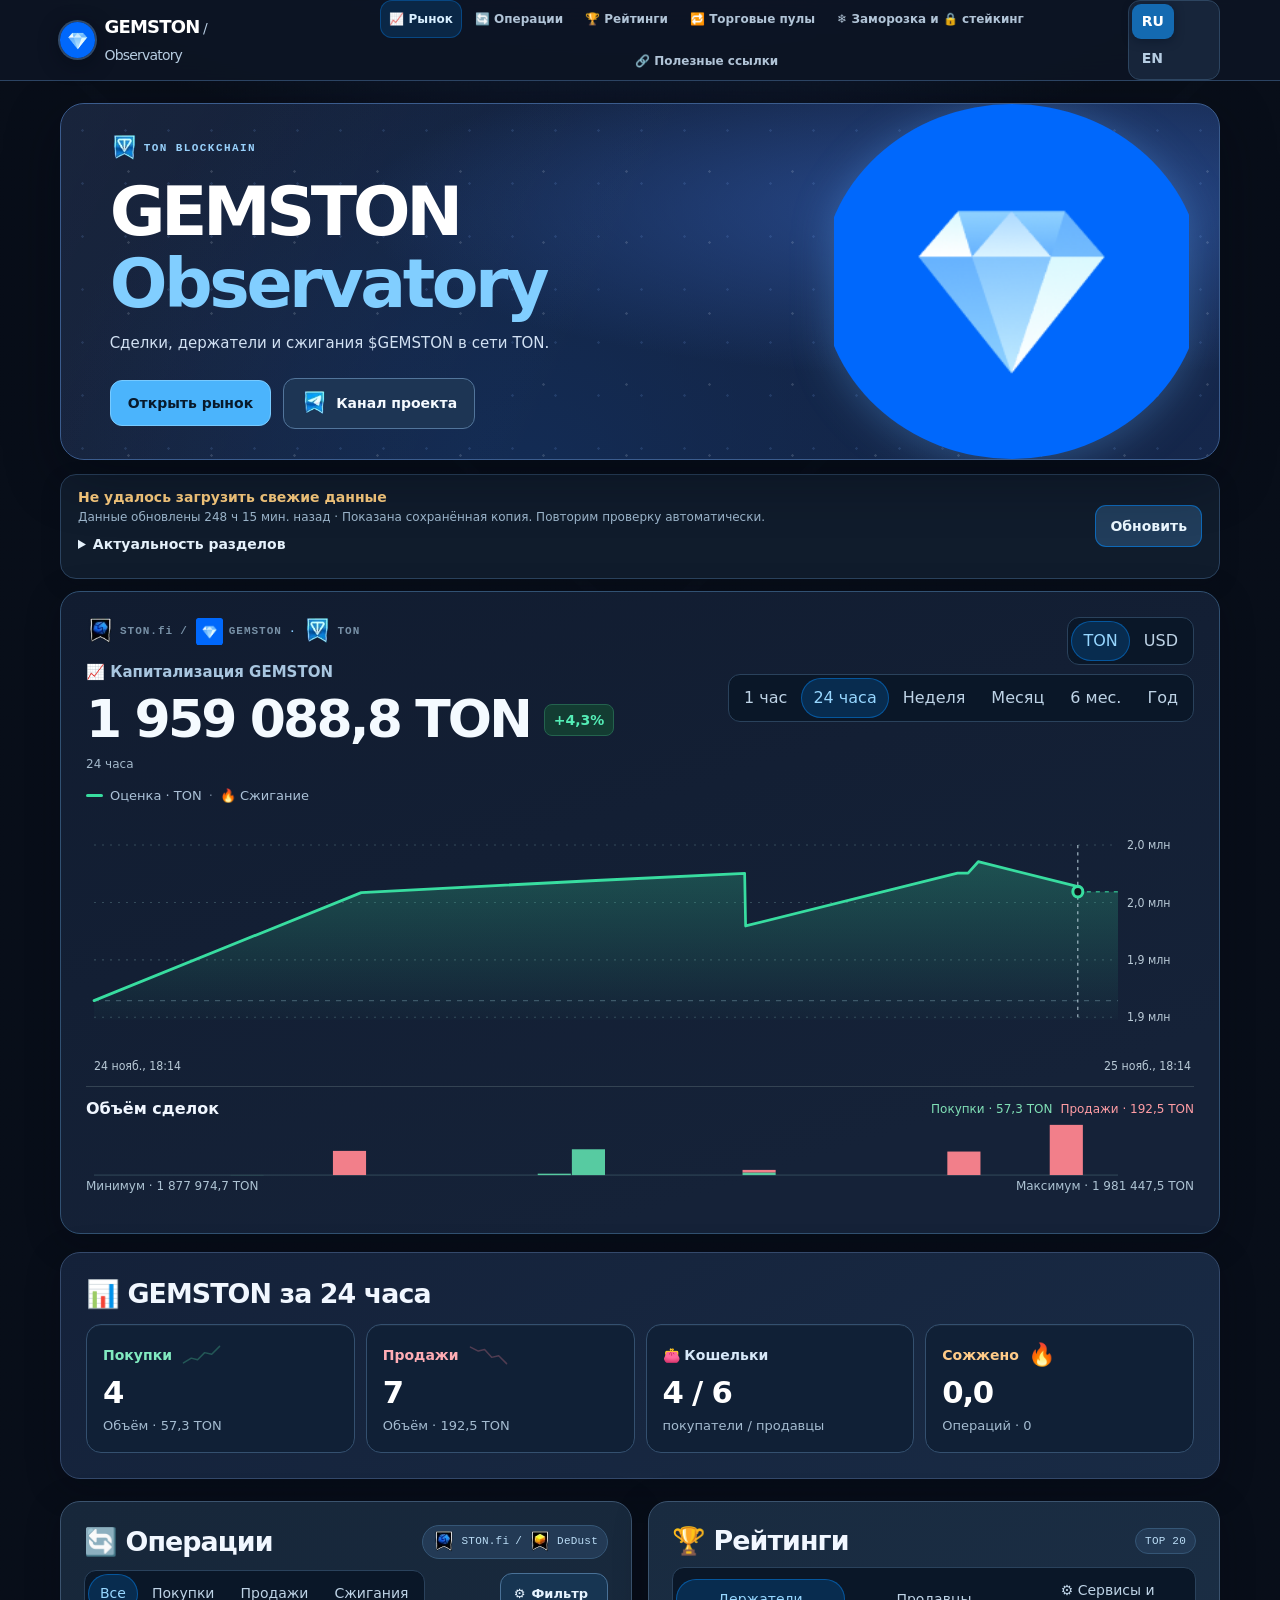
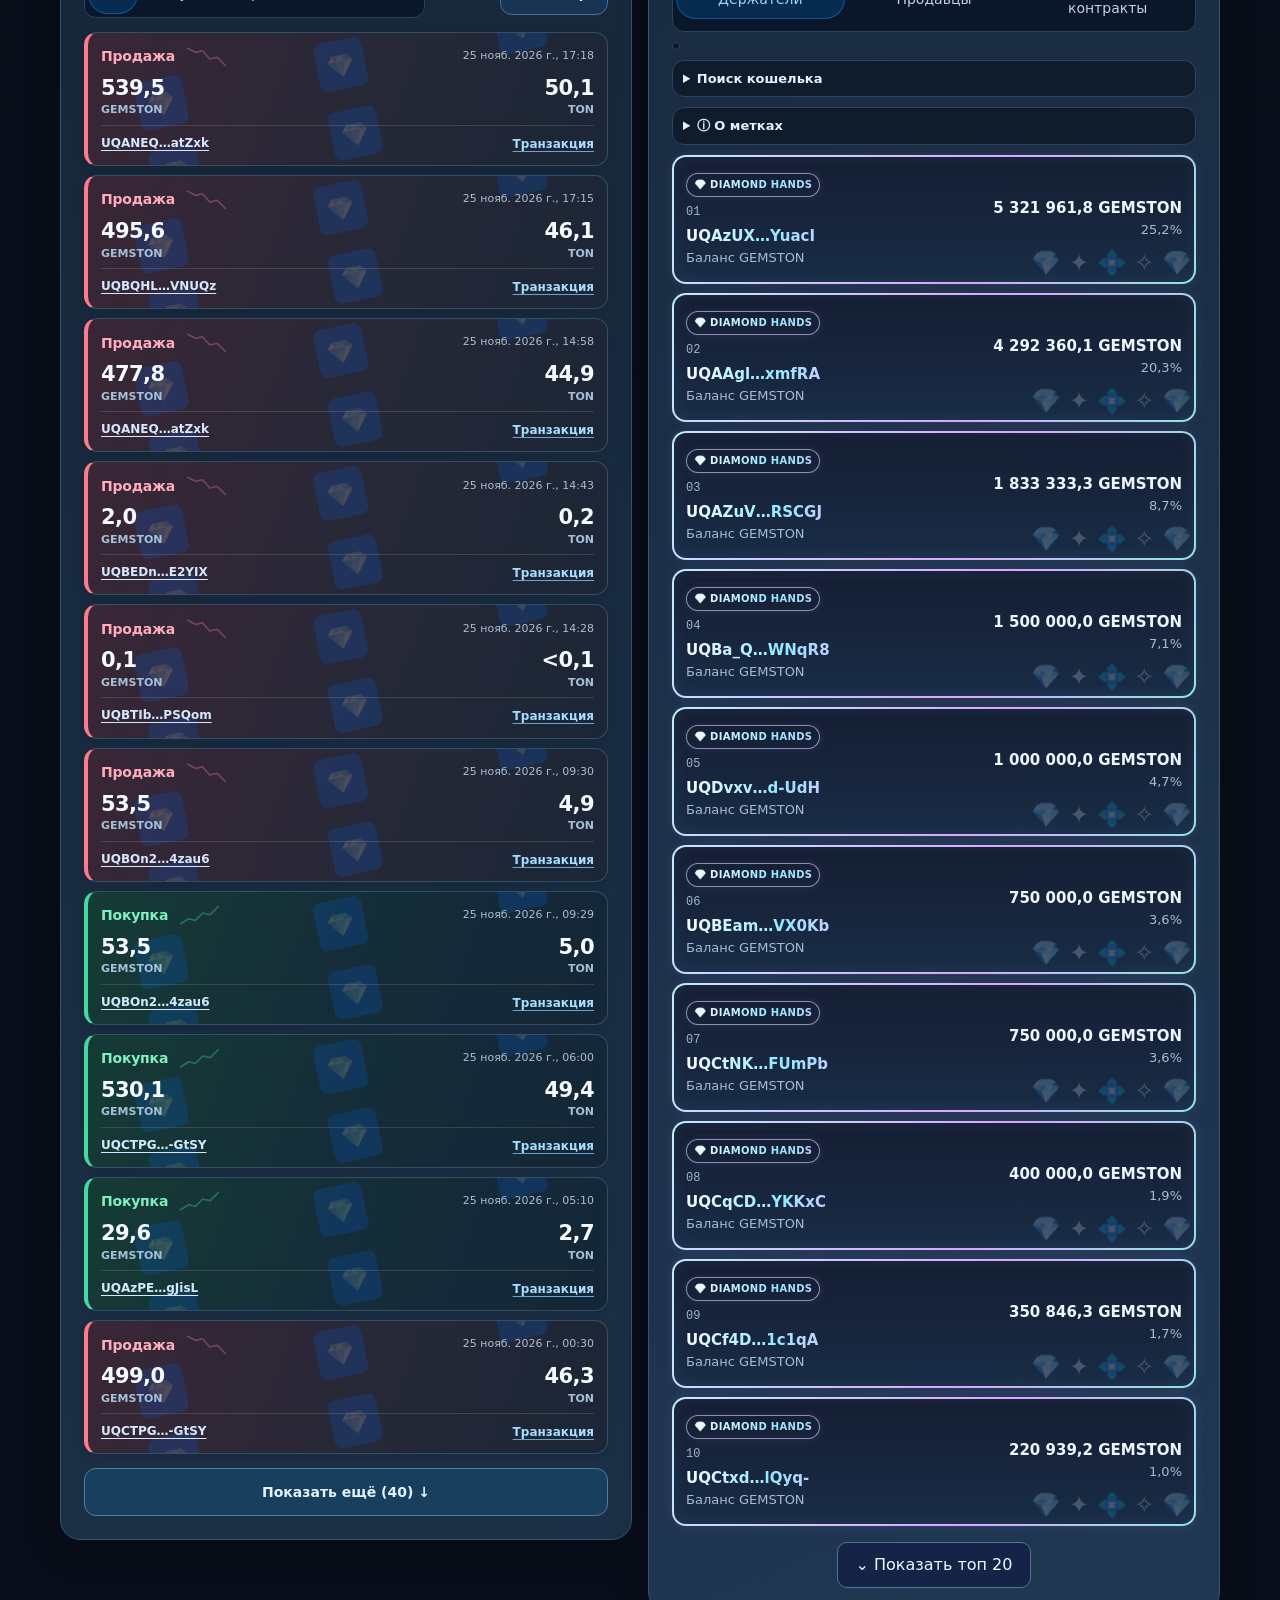
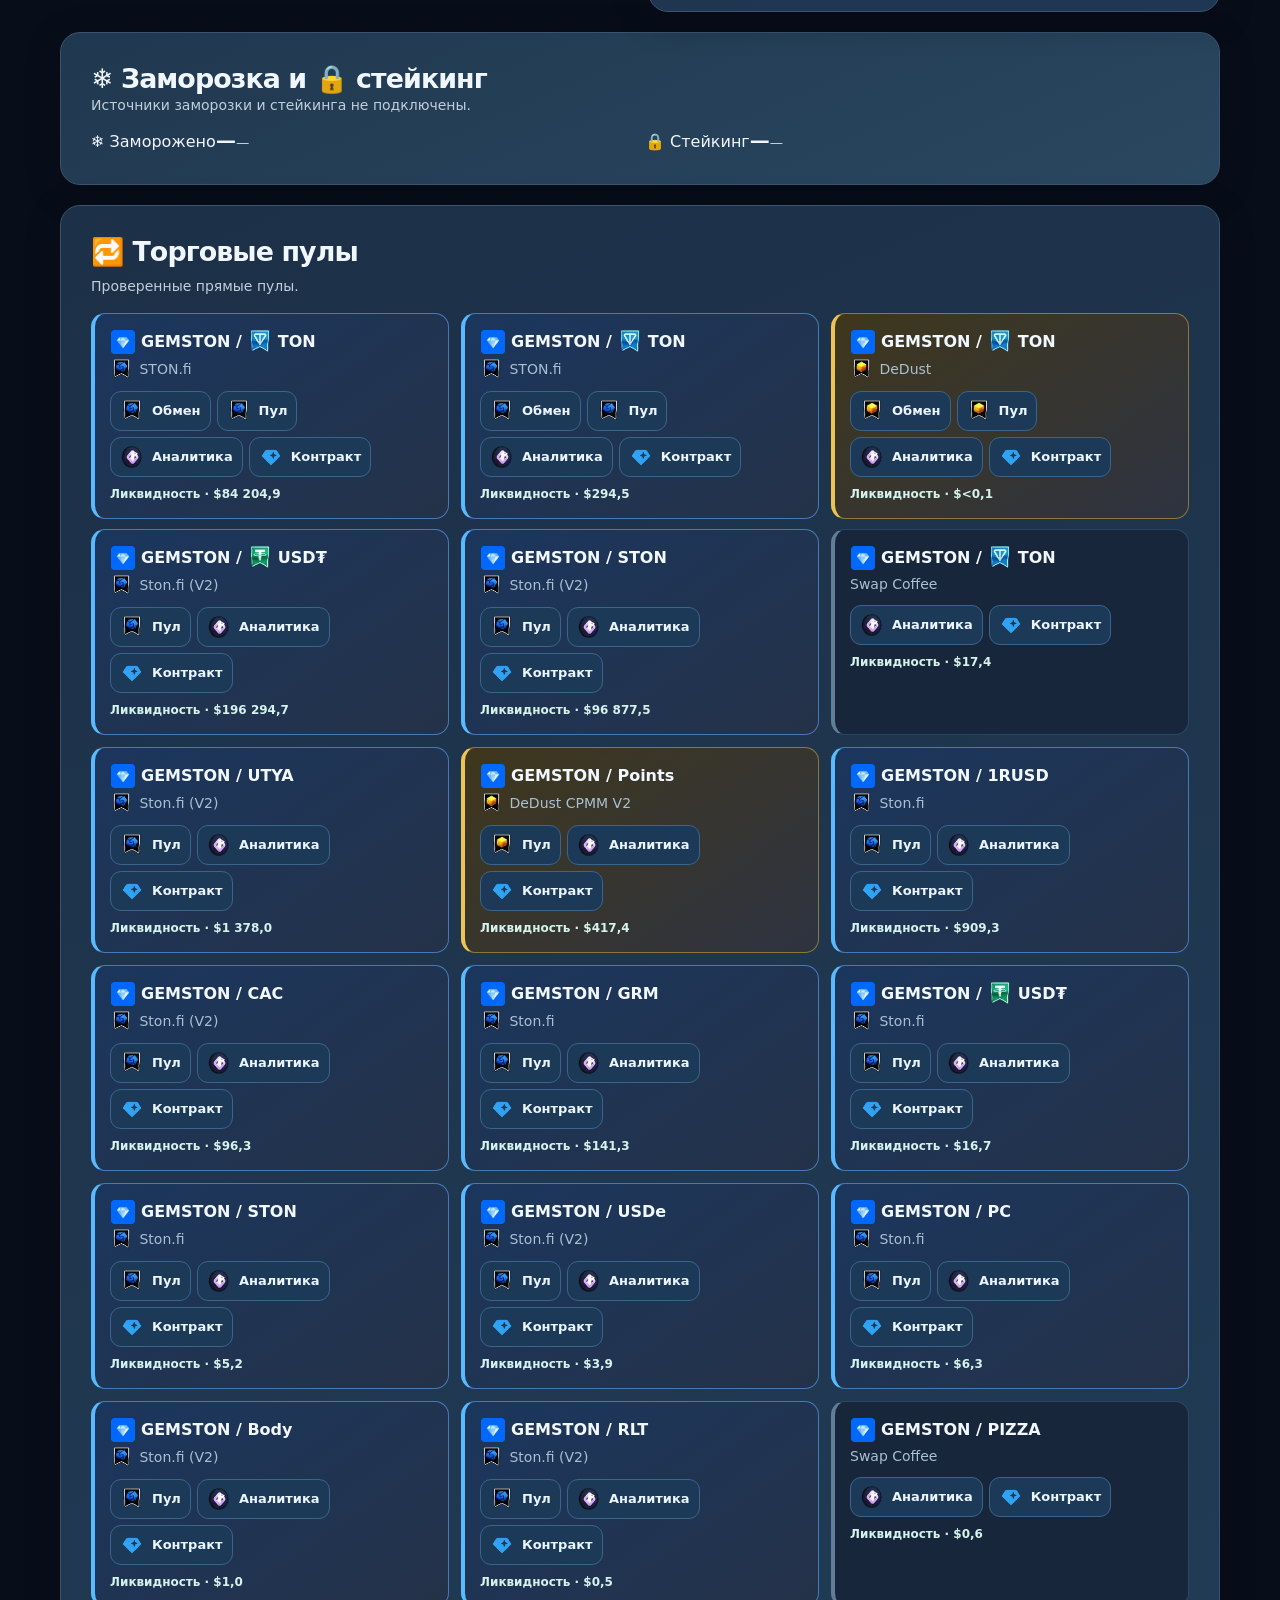
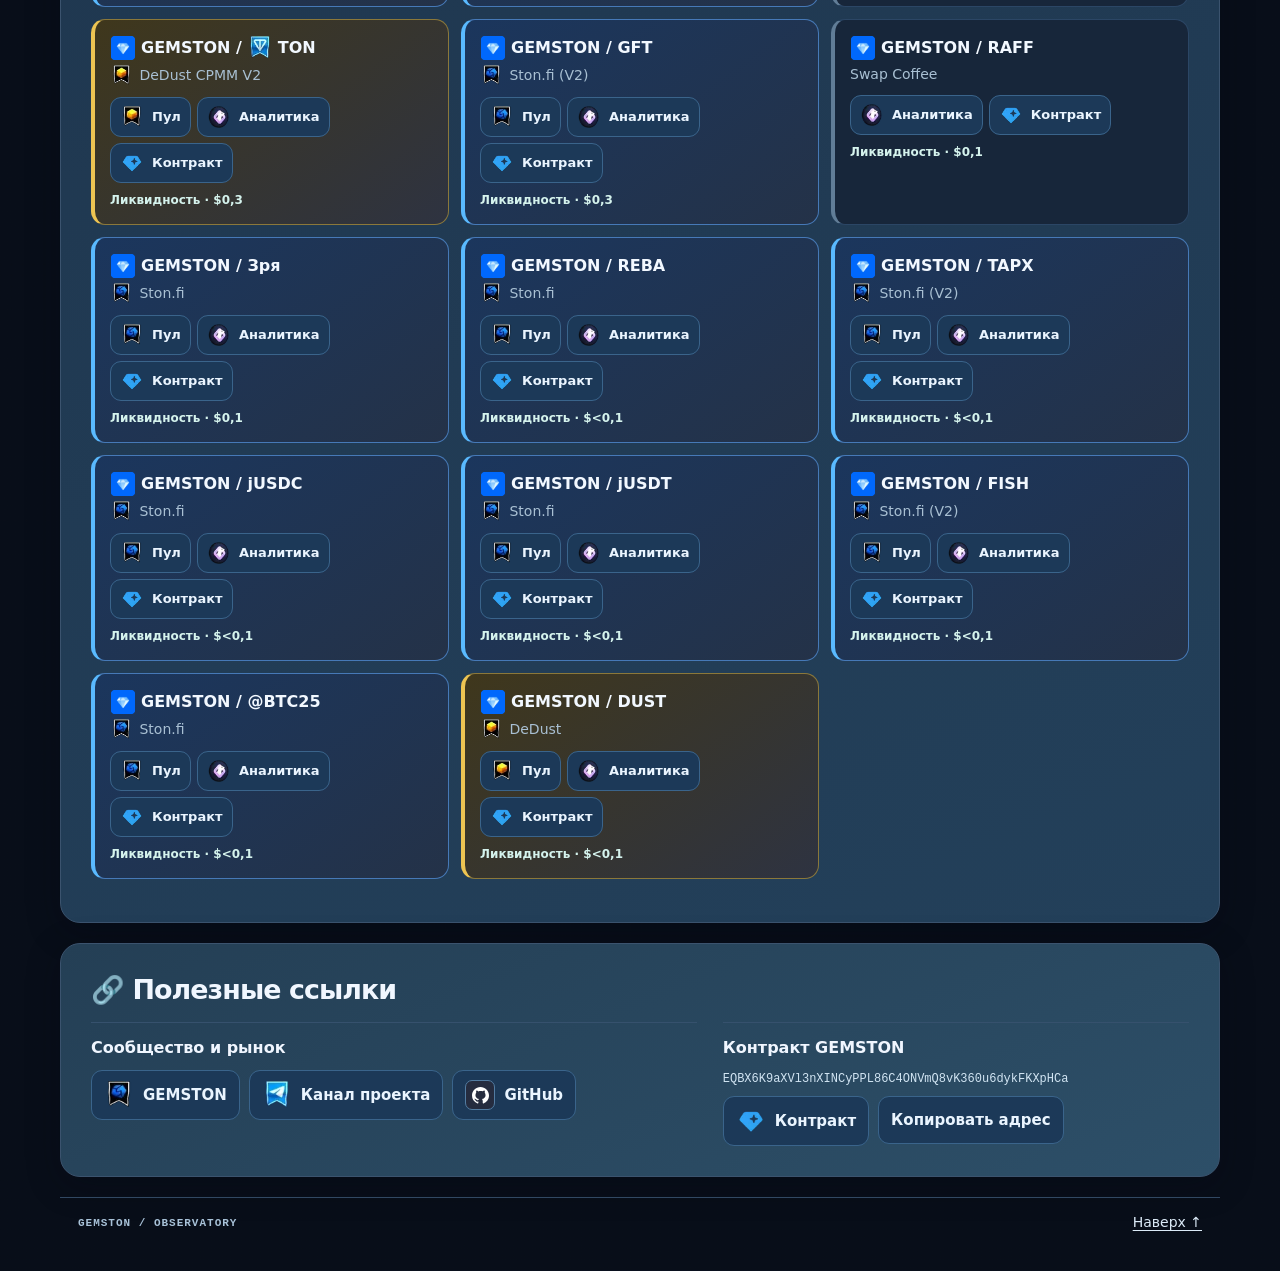
==== commit 46c0a743: "Refresh GEMSTON snapshot" ====
--- a/index.html
+++ b/index.html
@@ -1145,7 +1145,7 @@
 <section id="links" class="panel resources"><h2 data-t="links"></h2><div class="resourcesGrid"><article><h3 data-t="projectResources"></h3><div class="resourceList"><a href="https://ston.fi/tokens/gemston" target="_blank" rel="noopener noreferrer">GEMSTON</a><a href="https://t.me/stonfidex" target="_blank" rel="noopener noreferrer" data-t="projectChannel">Канал проекта</a><a href="https://github.com/Freebielife/GEMSTON">GitHub</a></div></article><article><h3 data-t="contractLabel"></h3><p class="contract" id="contractAddress"></p><div class="resourceList"><a id="contract" data-t="exploreContract"></a><button id="copy"></button></div></article></div></section>
 <footer><span>GEMSTON / OBSERVATORY</span><a href="#top" data-t="up"></a></footer></main>
 
-<script id="snapshot" type="application/json">{"schema":1,"token":"EQBX6K9aXVl3nXINCyPPL86C4ONVmQ8vK360u6dykFKXpHCa","updated":1795630434,"errors":[],"refreshStatus":{"holders":{"attemptedAt":1795630061,"ok":true,"lastSuccess":1795630061},"burns":{"attemptedAt":1795630061,"ok":true,"lastSuccess":1795630061},"zeroBurns":{"attemptedAt":1795630061,"ok":true,"lastSuccess":1795630061},"trades":{"attemptedAt":1795630061,"ok":true,"lastSuccess":1795630061},"rates":{"attemptedAt":1795630061,"ok":true,"lastSuccess":1795630061},"pools":{"attemptedAt":1795630061,"ok":true,"lastSuccess":1795630061},"identity":{"attemptedAt":1795630061,"ok":true,"lastSuccess":1795630061},"badges":{"attemptedAt":1795630061,"ok":true,"lastSuccess":1795630061},"domains":{"attemptedAt":1795630061,"ok":true,"lastSuccess":1795630061},"fragmentNumbers":{"attemptedAt":1795630061,"ok":true,"lastSuccess":1795630061}},"holders":{"totalSupply":"21097805.367895757","holderCount":16254,"holders":[{"wallet":"0:335174cfa8514d92569b93e43202950f2c5c7d4378da884f04fe06778cad98b9","name":null,"tokenAmount":"5321961.7540934","share":25.22519125231744},{"wallet":"0:008252e8cacb7ba059609aed4b52329eb22461aac8030574100f88fa7c877199","name":null,"tokenAmount":"4284474.998972013","share":20.30768093771327},{"wallet":"0:19b95220b2c8fe8b55e82f2155a2279e355ee7be40756b319fffcc4c175c9148","name":null,"tokenAmount":"1833333.333333333","share":8.689687393377376},{"wallet":"0:5afd067a2a2f4d080b1d472b9c242369d151d0fe45ceb11df892579d91d5d636","name":null,"tokenAmount":"1500000","share":7.109744230945127},{"wallet":"0:6280c9db638354d6ec1dbf37abb55e66bffc88ef6f3647e7df5bb5d91563c455","name":null,"tokenAmount":"1152197.209957899","share":5.461218310939496},{"wallet":"0:efc6f91ce6e60bc2b8a1c6da6c84afb481cd4e67220c1d9d5610abe258955df9","name":null,"tokenAmount":"1000000","share":4.739829487296752},{"wallet":"0:446a62974159ba215bca3777b7d69b1500d2ded251aea23c6b895b6c0eded55f","name":null,"tokenAmount":"750000","share":3.5548721154725635},{"wallet":"0:ad34adf6eed499a3ea7ba513eea6012bfb063568ad625a22d0f6d917fa3e4552","name":null,"tokenAmount":"750000","share":3.5548721154725635},{"wallet":"0:1061b9dbd4418ad166fc9a4def116e2f6c74f2bfb70e71f2653d643ceffebfa9","name":null,"tokenAmount":"564682.208627097","share":2.6764973834025705},{"wallet":"0:42b6537b672f7aab1fb7c87d188b857448db50fbc45b85868db3ae4c0b81f07e","name":null,"tokenAmount":"500205.152874488","share":2.370887133292278},{"wallet":"0:aa083eb11cae6e6ba739b9ec6b09eb9490c54e2460bf78acf8a17aaff6d99828","name":null,"tokenAmount":"400000","share":1.8959317949187007},{"wallet":"0:9fe039633c569bb0e76c7ea43791c9898c431d57120371b885f6040bec567573","name":null,"tokenAmount":"350846.292575049","share":1.6629516030559606},{"wallet":"0:adc5d551dec6777bd6a07e37924aab3b4b751ef130dba6c4a1c9ab64a010e543","name":null,"tokenAmount":"220939.174658509","share":1.0472140149454081},{"wallet":"0:fc67534dbc779e04ccf99b57de6c4feef5f5f538a514f958a7a6e0ea859dc62f","name":null,"tokenAmount":"212069.378743778","share":1.005172694722462},{"wallet":"0:e38378656da1ce132d3166c0bd09ab05355d7d061f4894835fb878f38ef458ad","name":null,"tokenAmount":"181280","share":0.8592362894571551},{"wallet":"0:a5e7a094ab2461c8e3aa3564e65202b6e94cdc05c30c2b5bc6e5ce82f8429c27","name":null,"tokenAmount":"175000","share":0.8294701602769315},{"wallet":"0:4e4d9fa07de0b675e4d55ec6739f58f99d96269efbd1fded27c00f4fb4446d42","name":null,"tokenAmount":"150000","share":0.7109744230945128},{"wallet":"0:ab872e40aadc7c2c4900488f814db61cf0ea687db017a2dcfe2e6dcacbdf9446","name":null,"tokenAmount":"114000","share":0.5403405615518296},{"wallet":"0:10dfbd63d7c719140ef891534c4cafd6e2372f0ea1debf27855f3867ef5e0035","name":null,"tokenAmount":"91574.385726416","share":0.43404697374715334},{"wallet":"0:822e7a66185ca8d655b7e6fc1d650ad1ffdfe3b7992034d6e1378dedb1c78bab","name":null,"tokenAmount":"83639.022679301","share":0.39643470598403263},{"wallet":"0:7334e391abc552e2f35ce0714fd9f16f567dbcbf9336bfacc17ecd6d413915b0","name":null,"tokenAmount":"76630.151231701","share":0.3632138504240259},{"wallet":"0:078e1be80ec296cbf366bd59c98e570e7364cba7ab426e177d14d48c9781b9d6","name":null,"tokenAmount":"73079.630946721","share":0.3463849896820324},{"wallet":"0:2b3b41ae073f6c5e004067e3cb8eb437d75e7fa571dedb2ca078caa636d10530","name":"morethancoin.ton","tokenAmount":"54841.497837776","share":0.25993934857901174},{"wallet":"0:1ccd7063eff91b8ec3cfa407e5bb39e57e7898771c29c6417460d6d3f6bebee6","name":null,"tokenAmount":"53105.028698509","share":0.2517087809489332},{"wallet":"0:7a8b7b7c3298562b193cf57c1cd30dfa3cb5976c1f8dcafe2fdad2e4a795b284","name":null,"tokenAmount":"50751.36082226","share":0.24055279654578507},{"wallet":"0:ecdd38f7195b25cc8b06001b337069643bf2dceea68b66736f1d29013f9d3da4","name":null,"tokenAmount":"49506.718399941","share":0.234653403691337},{"wallet":"0:be11849e0b2dae9126174a4a4ebdd03d82ca7b86f8a8e2f9ef3073ee5c2c2580","name":null,"tokenAmount":"49387.190264148","share":0.23408686070874374},{"wallet":"0:1e199c4c8d79fbf722a2e6ed773bc6eacdad591e7b10b5545157cf373438a688","name":null,"tokenAmount":"48089.29889354","share":0.22793507691902795},{"wallet":"0:6f8f10995596695dc5d7c736bb2b3b208d37aa971319aae0e95408937d1bb2dd","name":"blocklord.ton","tokenAmount":"47223.329385815","share":0.22383052911121312},{"wallet":"0:a7514c5ebd332d4ce0a51cd2e31ce91a74ffe840b859ed5a7e5f210410ecf70c","name":null,"tokenAmount":"43728.628147599","share":0.20726624113302447},{"wallet":"0:cef37222219809e9f831eddf3d1ad2cae2aa56e02903db6f647302bf80bd57fa","name":null,"tokenAmount":"39576","share":0.18758349178925623},{"wallet":"0:2b9b738b3a065e9b022c2110808689535a345f3c61cccc72a9adbbeebeaa8ac1","name":null,"tokenAmount":"35405.386010774","share":0.1678154926229905},{"wallet":"0:859216202cd2ebda381cf96de9c608a8c5044c0efb33974691167a64f1259ae4","name":null,"tokenAmount":"25257.015976138","share":0.11971394908482404},{"wallet":"0:61d80b20e0ea679609a4c36e60a59ec8726c8d3c971e2e1ff9d68d25386c068e","name":null,"tokenAmount":"18633.706772401","share":0.08832059281746744},{"wallet":"0:736b7c93326b11df7a7948524a0747ca5f1a891754460201ecb2047dde10efe1","name":null,"tokenAmount":"17166.922082339","share":0.08136828349199615},{"wallet":"0:dfb74a8d00c74879dabcda1d35bfea746231a82fc0b5f0d229fcab3f78741c12","name":null,"tokenAmount":"16460.833566814","share":0.07802154432546916},{"wallet":"0:6003d9ad808becd9a89756b43368193636b520e6ddf1c4f05a870051980ad45b","name":null,"tokenAmount":"14089.340790278","share":0.06678107293433258},{"wallet":"0:3d90fee111db1119fa0a7836cf551d353242e65965d46883cd5b7e35bf3f9031","name":null,"tokenAmount":"12660.175240202","share":0.06000707191785368},{"wallet":"0:63f3bd76add792c1045816cb7ca76ed5952f7a6f540a585b03ce1fc92bf9dfe9","name":"1828.ton","tokenAmount":"10717.493357616","share":0.050799091046335385},{"wallet":"0:6330fa460247304a83102b297ef04cc20ffdbc0ea53524cca1dc08c842ec98c7","name":null,"tokenAmount":"10079.74522507","share":0.04777627364222542},{"wallet":"0:591caa53bfd54a1e3bcca7674f08d00fef0d28068b9d29ddd4efa5577a99a5ed","name":null,"tokenAmount":"10059.414507499","share":0.04767990950758449},{"wallet":"0:505e1385cf86670b5ec2955e74eda736337a39225361a8b67dd69202e199b1f5","name":"riocool.ton","tokenAmount":"9937.370169632","share":0.04710144015620488},{"wallet":"0:5f0ece66dee8b2925d52904b5cb140fda4d1ec26d2ff3e08f8452b36c41406de","name":"tonairdrops.ton","tokenAmount":"9922.115678962","share":0.047029136471513515},{"wallet":"0:00f4f0bd4bbeb6ea33400c191b00d1fc35368c1be1e5c98b0c8962aa65ca9b6c","name":null,"tokenAmount":"9723.41432952","share":0.04608732595626267},{"wallet":"0:ee8a0fff9c2766d8123a7804a8200dcc865918fe36fd12e71133817e21ed59dc","name":null,"tokenAmount":"8606.129361195","share":0.04079158571768242},{"wallet":"0:639c12bcc13a49b7ff275757669440dc1983c693c0f259205feabc40f803d773","name":null,"tokenAmount":"7885.108563568","share":0.03737407008013574},{"wallet":"0:339c6a24938f3f09abc7025554abb6ca7ec7dc8e7f54197439b054f220a23d29","name":null,"tokenAmount":"7845.443854489","share":0.03718606612243805},{"wallet":"0:49e5b3af8926247f73391e0291eead041c2fa9d59a5071fb05531606c9f938b9","name":null,"tokenAmount":"7691.25","share":0.03645521354417114},{"wallet":"0:0d13d2c98d01be885a26a58e605f0dd1d185eeb3dbf61e921001b802e31703e8","name":null,"tokenAmount":"7500","share":0.03554872115472564},{"wallet":"0:1890918bef5a76290a2a77108e116952097878e35561928c3cc88d09e1c9b65b","name":null,"tokenAmount":"7417.623987114","share":0.03515827289980264},{"wallet":"0:752c8d2a788569f77e820a48f7e8e0dc7eb003d3fb2898fb9d0b171d99f8b3fb","name":"singlelair.ton","tokenAmount":"7405.696120512","share":0.035101736845961934},{"wallet":"0:6f65ce2fdccc71f575de40ad8aa453a29e0a01f385bb1a68c64501d9e6fd1fed","name":null,"tokenAmount":"7361.195800964","share":0.034890812919174195},{"wallet":"0:a3a7f14155e8258dda367469631da539282398c70a9c257da252a4dc71706789","name":"2469.ton","tokenAmount":"7301.230044681","share":0.03460658545931598},{"wallet":"0:631b9beb33587de00e72abc61436c985a4fbfab5db6254efb796432f48aae91c","name":null,"tokenAmount":"7003.470990099","share":0.033195258312298616},{"wallet":"0:6f94a0eb910d00eedad66d98a0b951b81e48d499019fd67914ec00f7d1a62999","name":null,"tokenAmount":"6773.75","share":0.03210641998957637},{"wallet":"0:44fc51a872b39c997b82631314911a16fb63b3cf4aef3a6b8246392b53ac7cb6","name":"yaroslav-qzarov.ton","tokenAmount":"6469","share":0.030661956953322685},{"wallet":"0:69e584810a79a1cb467eb4a014ac18e173bcd0678a86615b4ca72f07b4819341","name":null,"tokenAmount":"6273.631603055","share":0.02973594406459688},{"wallet":"0:2f071cf7c1972b6ba8985ecb11c8a3047b00727dc1710746a8aa1f255becaf86","name":null,"tokenAmount":"6199.16033519","share":0.029382962953213975},{"wallet":"0:80f4fa5e9bb4f701f714754bea29f3009f86e0df9a1533c52bfeb965d3dd9210","name":null,"tokenAmount":"6019.642714316","share":0.028532080040306034},{"wallet":"0:24e7098c4b718fe5242e9f01c772fb5e78bd85a2e8a20ec188ff8a5ef3242318","name":null,"tokenAmount":"5980.988873812","share":0.028348867427287906},{"wallet":"0:4bf87c996b5ca8fd1bdcfe37eb91fdaab2ead46f352c23f1bfd7e2c8da07e160","name":null,"tokenAmount":"5777.623421501","share":0.02738494985972679},{"wallet":"0:a2446c68d20ca72730ac761009754d3b155aced3553258d1b299c18c5e6ac8b2","name":null,"tokenAmount":"5000","share":0.02369914743648376},{"wallet":"0:3680e4d976363e33ae3d7806edf440ea50427b150488c2cbfb91852c9c1ce62d","name":"bad-student.ton","tokenAmount":"5000","share":0.02369914743648376},{"wallet":"0:ce115494581f79ee485081214f653d810f355a00746470bd3388dafdc3965383","name":null,"tokenAmount":"4760.810692796","share":0.02256543090515216},{"wallet":"0:9383a84a230ba4a458b367ec74e048fee2094000ebf45fb159cadc2085a82288","name":null,"tokenAmount":"4742.262739112","share":0.02247751676735172},{"wallet":"0:3f31231102785a7f7697dc49dae564885e53edcfbd1d6416ba1f35ed77dafd13","name":null,"tokenAmount":"4671.300702595","share":0.022141168814189816},{"wallet":"0:56327d986e34d99374e3105769aec7afd20bdc4e697d6a17b75583fe1a07aa56","name":null,"tokenAmount":"4661.509163208","share":0.022094758587077285},{"wallet":"0:30f3a64d6ac24ee3f0cf770f2f51159d0628cdd11734b72652ffb9a1f1e1be97","name":null,"tokenAmount":"4532.15497895","share":0.021481641810226},{"wallet":"0:1d450ee1a365d2756ad2811dc2e27e43ec217faa8ccf632a2f413f4f1ece0d28","name":"tonshkeeper.ton","tokenAmount":"4487.799800499","share":0.02127140582748964},{"wallet":"0:c7859529cf047851c50be3632c716719673470977a4e437bd1dbbb7a1ddad8f1","name":null,"tokenAmount":"4397.228029745","share":0.020842111077753148},{"wallet":"0:f4ca3151e431cfad743c1398dbaf33b0d1a224e583933a184bc74b24f4596f18","name":null,"tokenAmount":"4371.328497808","share":0.02071935171257097},{"wallet":"0:e7cc39f6fd57b8e168c8bc157c8776e297061488309c1c12016c6db4b0dd4614","name":"b-a-l-t-a-z-a-r.ton","tokenAmount":"4245.847143578","share":0.02012459148968569},{"wallet":"0:720113ea18c4165fb9210ef87c899eec35cfac83ddc8ce6f56fb72033d83fff6","name":"romantp.ton","tokenAmount":"4175.317821396","share":0.01979029452868839},{"wallet":"0:dc6be6c0f560166ceac24539a5b28232aceb4fa9905196ebb900c75aecb3450e","name":null,"tokenAmount":"4084.08842676","share":0.019357882753884448},{"wallet":"0:34ea14016b73cbd7607931595e068276fd49e1e47eb034eda0c5ebf6377eeadc","name":null,"tokenAmount":"4083.292691394","share":0.019354111103932595},{"wallet":"0:4c5d8afe8748ebb03cf4e04a9987b6caa6b545ad0fe2ace2a065d713207fbc1d","name":null,"tokenAmount":"4061.478492561","share":0.019250715521062188},{"wallet":"0:2a4106fec713ec1ebc1e4e7ebaef47b41108d2c4d54ea65a4eb4b3a87c1eb3f1","name":null,"tokenAmount":"4054.506828673","share":0.019217671022990324},{"wallet":"0:afbb008fe3c97bfe7962216d4f238d323efcf7721d16fd0454dc43183f7ba0ca","name":null,"tokenAmount":"4013.42298912","share":0.019022940628825646},{"wallet":"0:009af9b0afcc6463062fd589fa8755ac0b4a5dd0d9c088bba6c6bfb57065e6e4","name":null,"tokenAmount":"3952.846611959","share":0.01873581893012433},{"wallet":"0:8af048ccb2423d7e7baa915b3209bf7fdd027fd9b0db0bd4ff73ac65e7652359","name":null,"tokenAmount":"3866.591774057","share":0.018326985706014428},{"wallet":"0:2be84d6619185607ada6228ccf2ce674db192b628afdffd288ed237bcdac70d2","name":null,"tokenAmount":"3750","share":0.01777436057736282},{"wallet":"0:445deeb2103b8f1a745d5b5210834bbf532b809072896cf37dbf3c7c12af1003","name":null,"tokenAmount":"3425.913030318","share":0.016238243602015427},{"wallet":"0:4b00d13f14b6e235136b3d4bfecbb22e06b806e7b02d0144a42eb5e3e856f7da","name":null,"tokenAmount":"3347.474991469","share":0.01586646067255321},{"wallet":"0:e50c2b2577f5b93a32decfa59b0688e3427bd1cbe2711dd14053b03da90e00b4","name":null,"tokenAmount":"3159.88130542","share":0.014977298587787468},{"wallet":"0:a780d7f67b5623eb03e3e10c88e6f7927188ee952fa96cd40a5f99261ea47558","name":null,"tokenAmount":"3029.868173574","share":0.014361058511727998},{"wallet":"0:f7d99171bce326365419ecadb62c3349180ca204bc5333851cf0c6208cd77542","name":null,"tokenAmount":"3000.69635368","share":0.014222789059596307},{"wallet":"0:94f9c09619455919ef5ea7dc6b6bde354f0916b6c2e3d8a574b6aba0647f0a90","name":null,"tokenAmount":"3000","share":0.014219488461890254},{"wallet":"0:3fe4461f4ff518d4b7548abcdf41ec69f25902818c7d3bc1aafc4334b775cd4a","name":null,"tokenAmount":"2872.695296623","share":0.013616085874952383},{"wallet":"0:8e33ca79aaa6a15e8c8a95c4ae402d6bea9fe8fa38bd51932a96bdfe8a1012ab","name":null,"tokenAmount":"2743.327897","share":0.013002906459524385},{"wallet":"0:26dce7b56a47e278b5470172dde7b69d22dc4e388e8db646b9d33639d9d388cb","name":"wpwster-ton.ton","tokenAmount":"2600.25875","share":0.012324783097851393},{"wallet":"0:114e04b69e2e5bdd4f8bd9011a473564f816b1dabefb33bd3e909c6239bd3ae8","name":null,"tokenAmount":"2559.976008293","share":0.012133849770879395},{"wallet":"0:d9d6eeed476d2aa8371e20f74573de3ada880db6aa3ad7153985467a9a2d6202","name":null,"tokenAmount":"2500","share":0.01184957371824188},{"wallet":"0:a7100c8c8230432a0707b4ce2f57e562b9f25f746eed39ac6d33c1c3dceca2f9","name":null,"tokenAmount":"2500","share":0.01184957371824188},{"wallet":"0:fc56648a6c173c13692aa00c1982bbd261c4145e144281f946be9049b76f34e4","name":null,"tokenAmount":"2456.86995389","share":0.011645144653901233},{"wallet":"0:c1e64b3d4a3030a3200ca5b3fb2acb89fdfeda10afd72e7e7bb7bd54aadf15cb","name":null,"tokenAmount":"2418.734663346","share":0.011464389879274152},{"wallet":"0:059f02a79612308fc4a0ef0b03d7dc0fe8d4cd74544ae77a4c661d70a8c4a8b8","name":null,"tokenAmount":"2402.841088","share":0.01138905704219061},{"wallet":"0:04c91981944fe59abd891aa28a590ba06309e9e57449de216daa201b98b2fd3c","name":null,"tokenAmount":"2385.217715481","share":0.011305525261459438},{"wallet":"0:a8be7b799eb32ca87f6a24ce015bf7bf9bbd3c386cd5fc804dc4ab5bebe19994","name":null,"tokenAmount":"2354.116165942","share":0.011158109219853864},{"wallet":"0:1a3f73a187f96e035c676761e5b9a13a537c70c0b1c22b09429b27e71cd027d3","name":null,"tokenAmount":"2300","share":0.01090160782078253},{"wallet":"0:a94ec828bfa9ad04b6c24cd549f1caec5cdcc8b1499fae71b7ce4a7279de73a2","name":null,"tokenAmount":"2298.194708742","share":0.010893051048044701}],"asOf":1795630061},"engineVersion":"1.3.0","methodology":{"valuation":"last observed swap in primary_pool times CURRENT total supply; not circulating market cap","primary_pool":"EQBbZlAH3WCTezr1U9STPizryaBzrO65oRKmgXMu_3brxglh","sellers":"sum of successful supported native TON swap sales; service roles excluded","holders":"balances excluding known services and identified contracts; unclassified accounts may remain until verified","burns":"accepted burn notifications and zero-address transfers shown as distinct evidence","usd":"historical TON/USD rate from CoinGecko","history":"incremental confirmed swaps; missing intervals remain partial"},"serviceRegistry":{"asOf":1795630061,"source":"https://github.com/tonkeeper/ton-assets/blob/main/accounts.json","sha256":"4286bd47e11399901a7d713c9e98a5dba17300d76fe272f4f5d46110a84f4e2e","entries":{"0:ad8afecfacc248996885d8be6824280f9f3a7e54c2f6080b7971b9f556c280c4":"Crypto Bot","0:dddcd3cdad60af4c0d69389f567ad51d0c263fa4968d655ab424c69aadaf9322":"Wallet Bot 1","0:436a76c2794a88e3fbfec6b9c0374fc8db046f10868b835420d9937973a665d4":"Wallet Bot 2","0:6e814e6450e8c578067bb656298fb4d01397dd15018d7f34dc369eaba4c2111c":"Wallet Bot 3","0:5f00decb7da51881764dc3959cec60609045f6ca1b89e646bde49d492705d77f":"OKX 1","0:f15db2c62cd86aff0860d39c491fc73a31395fafeb5945e644498562260c782e":"OKX 2","0:e7e86da08742ed933434ffeb8f08a63c7e100ee842e25f599a9cbf0891574a6c":"OKX 3","0:0338def34b84c6ee9134a04ab1601450be446340a37ae259de57cb37bdb590cd":"OKX 4","0:a30a49ec725e9f57244b66af4c2da7ab76004b4fce80d3a34b1cd0c37762abce":"OKX 5","0:24da1e7b8da901e5b3dd0f98c397feb6e5a5ea483195a8b6bd0682cf2c5327ae":"OKX 6","0:7f2e84c723d8b6b6b1aacf810c8c26ab23c22022b464b87104b2d3065b0ea70b":"OKX 7","0:854ec4521efd52ad43bcf1988e4c44ebdf9a26ad18fa51abfdb685fc3b348a5c":"OKX 8","0:f9bdc0de461c1a2e002fada9550bbb095c8f9f73668d70c517a9cc7e050f8e5a":"OKX 9","0:9b9b739de2527ae72d21083f5198d710c7288453b4733e57ecadb2e189ac829c":"OKX 10","0:b31535e934db05bbc220267467903c8108bdabcbc2a06588838b726ddf589ef0":"FTX","0:57eb74407604a19f7e04005315ef70aeb7b675e6551977586756f6baf12125ee":"MEXC 1","0:1c7bd690f4f93de8b93db5790129dab65926c6e1fc9b57380089db5529516630":"MEXC 2","0:d887d0e2d1c4fc4126e71c970d33ab1896940000eae703bb1ab6cecc830777e3":"MEXC 3","0:7994848c1fcbcbc57a6a5a987b66eb424b8b54e10759b6b514a66b600c2b0eef":"EXMO","0:8d195793baad9a08c46dc353aebe999341dabd07721b9725f19e18abc3d10d92":"EXMO Cold Storage 1","0:26ab8ae763a3a7c3067d882b7b01cd5d37254cb8768f57b6a47c00028effc7b8":"EXMO Cold Storage 2","0:0130c77346e9ed82df677d107ad6a775c11f9c18f6a05c0dd17906b355850dad":"EXMO Deposit","0:342a359e38357c083968129fddddf049ef5c47315bfbef27505a356bf9f02d65":"CoinEx","0:555f3053e257130374bb831ae0e219e5e5f9ec0ca8f8a0d133369d3d690c64c2":"Huobi Deposit","0:85af78e8d035e920117cda654615cdf371d464480b629e110d3c5310d85ab362":"Huobi","0:80d4123841167ca989ac912443cc99a4b9c1a87584536427ff6fd85c92395ae9":"Kucoin 1","0:b37e57033db21d10b950e6143b658c10c3bf425bd193025960aef7f22dbcf4fc":"Kucoin 2","0:07ce60b7e5f255a88c3707f3fbc79e2cf924ed6b4b7d09c6324f0ba2338a48fa":"Kucoin 3","0:a14b1f452385b2bb984ad2c4441e1d23cae071fdfc096dfba53ebba3b6ff1d10":"lbank.info","0:75726a716f747e60b0371cb0d5d35471e8e1e931003fecc3a0961a8bd82c09c7":"xRocket Bot Cold Storage (Old)","0:c1dc654b598ab84cda4f12372efed8907cedf0901865a58649087373e01b1c24":"xRocket Bot (Old)","0:45614fee399c43d77bb597558791831bc0ee31754cbb2b5b1fbf5a3488ed9940":"xRocket Bot Cold Storage","0:011a8f0a0b36b779af033473274966666d1cd6fb4e77df679375fbd6f970d012":"xRocket Bot","0:c3f1da8ecda8f8cd42bace224ea3f1b6971eaa7f54c492d4d190527b4f573f7c":"Bybit 1","0:4a1f3ebcc66bdcefa90245bdf541a50ada1c688a487534b1587abffd93038834":"Bybit 2","0:cd525c15904d7b4027eae08b318624260f371ce8c9f4fcca0cdb7b583854107c":"Bybit 3","0:ae62a192da96e266161a702cc9f6de91c0c3441f17ceba51bc442dfb2031a30a":"Bybit 4","0:e3ce05c4da977132c24a3b102da8b5fbf2ea9173337b49de346e4a4b057f7579":"Bybit 5","0:e33ef85d174eb457c072d1ee10215b69ab9b64192f7421302ab1c8e26b7ad4bd":"Bybit 6","0:7f97f36dda3f7dedc9e12f8c09c4f89e7fbc17527ab3f67de4c3b155297a56e4":"Bybit 7","0:7d133d4e425c8e00de015513a44e66e6d163b21e71720aec7579965e5de28c55":"Bybit 8","0:f2dc1860686cd658987e2bed8216532d8c004460dadea907cc7d4ad7236c496b":"Bybit 9","0:4a1c20bc9a6f9294f75f1c87a7f383a8b73a483a2e6dcb3630ddbe78b3ccad00":"Bybit 10","0:008bb088e81e38d583826901093567027cc1575ec744ac354fa4eeec302d166d":"bit.com","0:1882478daef1b7ed200cbbdc201bd4ed0b24c2e5f1a4c7c15aeb7e3b1a759193":"Coinone Deposit","0:a4d2072b1edc1355fc7fbee0095beec7889a2d3cfaa9edcf2ce9e128631abbd6":"Coinone Withdrawal","0:f3f4ed0913ab555d023745058f1a6c55a49d4876593cb9bdab1f780a99b185bc":"Paribu","0:f9873509de5a2f97f7b2805f5f7aafab447f43c91e751cc8efabc6d2ea09d78a":"BingX","0:b496b8f73b469ff06a2d89e62c4d70a103fc228c821537b49dff092060bc281f":"Gate.io","0:60ff0b28e2b3839bef250a81be9f2e78a6265b980ec5d24df4e44bbff2c3fb25":"TIDEX","0:23eef28b6da5a368d6c0b8028fd5ed47c26758676bc9db1b5653caaadc969f91":"CWallet","0:00ffafa9fb3d4f837824436d19953c792be6632af73a9b82c4dc69ca07195087":"Matrixport","0:b58c73481f25a280f9705ab3424be850614d823256263ecfa049fa9fb917720d":"QMall","0:00b402b789e5626e1c61b50c5dbe2024426e92f16c0c2fb735396df96046b5fa":"BIT","0:2c54797319837b4c6d014fc991c1a8d4294dfd4d6cec4937e370f1f27db0423f":"Bitforex","0:6a5a76a1538cf9596590ec3708470649c342624bf92e63a6a7a15254ededa904":"Bitfinex","0:59b065c5d66261a5317660e96eee476aa6a11b749bdcbe8c0d1f3dbf24200d1c":"OMPFinex","0:3cd5ad54b190a71caab984b0f210e3742c7f2147b7e9073377d7c6b470017362":"Bitrue","0:6c53cd87cc0d33486db42c1c7fc03dfaeb2f7b815afc368ab1aee567edda3f72":"Coinspot","0:9a582c23266b8ea47eb71118a3c040d42b230b2266fecffe2d3cd390c0922c35":"BigOne","0:dd528505af15c6e5206bdd8f6c9a3b541f80ca98ae8a5066ab3ff8de1ff5e678":"Farhad Exchange","0:2b6f3cda567c385f0645486f3c665a451f56b2969d1be57d86eb77c6077a81d1":"BitTime","0:cdf7f0d7c09036f064272e3c429ed570be49ef29eb3a735b64bbc17915073732":"Bitget","0:e9c0a24ffaa6aa4f228890e71ae9550bfc53a6c57e643bc31c240e18727ac1ce":"Bitget2","0:336502faf83ef5b532d315ba71450b661c90e83fce64d8bc1fd2bf642f3555d9":"Bitget3","0:b308c7f9b4f596f6250175885972549871b05c70ed3619fd5a939401eea972e4":"Bitget4","0:e2d1df206b372db1f3b890e60d185b67aa0c9f1b6b6ff60a05091c8c01b40ac4":"Bitget5","0:7a0dc94da9f48b968dfb87be38d4fab7286288db7a04d3081feee177376d9089":"Bitget6","0:8785ef5ebb0fd24c6911d10f43c00961e9748fa54297a1ac517e3c5fe76bb0be":"Bitget7","0:213b6804c2082135a4a803da8e3b30cfed51aee9af2ad2100334b7f4711d3bcc":"Bitget8","0:573dfe99490a041703e977e4724135c5b8bea0bea67839612247451ca9d5c4cb":"Bitget9","0:de2519a527de7e1d4c1028bdb74e022b28a6e370e4fec3fc27d8d971308f99bb":"Bitget10","0:06476e580e250d0abec5c365a711833483c581d57b908be37d56bdb0e338c312":"Bitget11","0:c9959a997e1d4e4383d8db37b86d2101ce78dcf1f1b3904d9888fe572ef0efd4":"Bitget12","0:c07e51e5b694937758f45f4003071c84f4c4a68bdb168a22c3d6c8b89cd6186f":"Bitget13","0:1797a5c4c50a2b312ce9927ff6f12efd3b0b58ff311445118c2d2e64312b5d79":"Bitget14","0:6083005b354ab1c4785aa8ce8293ee5c9c182e9248f27e9c9074f35c16342083":"Bitget15","0:f99b14600ae44d2f12b178e8c6eabd78892ae82c5e45b6898f9deb7eb203f9c4":"Binance","0:8e91b50381c36dd42accdb51f5cb5d96848568b4924f8079b1a5ae7e10f43eda":"Binance Hot Wallet","0:ca1d9edeef40b3a9dbd9082f3767859547c3ce0bf641d09d58e33a3cf06fb309":"Binance Hot Wallet","0:a2faca7adfebd5c5970108d1f79065cef32b0c143fb13489066b684cdd7ee95c":"BitMart","0:5d5a830e48214791f4ab5352900c624d3bff3c5efd630196b180158eb789990f":"Nobitex","0:cad898b200a0934ee416c2039bbf3f5d7f1a323172875b3c19d378a6f540f7b1":"Nobitex","0:4532d5bcdfb05d3275cbf255bc91c3635cd48d63b719441581c5542a4750fdf5":"Nobitex","0:a32d52ced80a23fe4fe90ba94593ef686de03f9fbdaa069e642826a95234b982":"Nobitex","0:fac8ffcb6f89572a1232d59e91c65909ae408663fd2ceaecd35f35b5e9d670f4":"Bitpin1","0:c14ce5d772539be26fde315a505a1e0514104e76eef776f0b845e57df0557ddb":"Bitpin2","0:dd36441bf4aa8a6a6ecfd763efde1eb82dd86bdcfb1456b45ff4b73f87657184":"Bitpin3","0:402f5d4f4f8bea7b0bd511b9d3771834c1a22bbbbc8a326035eb07aa24f5c9f9":"Crypto.com","0:ca6e8f2a3dfc875b8673d8677f3818c4b8c02d1aa481a86a0c61bd09f8269f1d":"Foxbit","0:60def37fb0e6f41b18a73c2496d96b25442344864ca0ed97189a6f37e2439c56":"Richamster","0:97ad93444915089e812238ff10abe9066d0b03ea3dba2a8630fb9c9f88aa455c":"Wallet in Telegram","0:1f5806c73d03bbc96eb7eebf16067f1f2e8e270cfa16d57001aa9eaf7456f008":"Wallet in Telegram","0:1b44ec553616b0e4551037038834bdf0bdaa1f0440e10f3331d9841585612a68":"Wallet in Telegram","0:cf06c94efdae26faaa1d85092fc4daee78eba09e69c36dac051c1d8ffde35f40":"Wallet in Telegram","0:91887059ba56a03790b0696d7a402ac0691dff62fcd398e813f97d3b2736fa58":"Wallet in Telegram","0:6db0f022632b6269f0d4dbf8ea60a8448bbc2bcfc6812e31af8cc6405c268af7":"Wallet in Telegram","0:dd6ff02c59634745529b99a8d5beeea9f6c38a9188e6a7e96a424e3820c8ac0a":"Wallet in Telegram","0:023895aef955024920a291c6f3715e291df1b3dd254eafa8b09e21a2d58d5897":"Wallet in Telegram","0:f5066318091a8cfb530ec732104ce38f7783d92a6679ffcc0ce0960b0e94c7d0":"Wallet in Telegram","0:0c5684355f5410a923fb7dd59314905dc7ff157b28c9130671c7a4f17007e898":"Wallet in Telegram","0:23fe558cdf44249381aef36472e64a5072a24ba97fb61b2f5791da6013aec92d":"Wallet in Telegram","0:b7be71ac1b40e436db36721d9c20e82d44e78fc1e86a8ad15e00b1cc16831dcf":"Wallet in Telegram","0:55b7223f04dd1f2e1b3f28e4ad628fe6cab60004f280fb0a58cd27fc590b2eac":"Wallet in Telegram","0:659dbf460831a72795c4a9a9872fb4a3e7fd302783068dae53e8f2a5c150084a":"Flipster Deposit","0:d0a6eb95408e95ce97b0ca597fc523ff4809523635e8f519e00fdcbdf42f0c54":"Flipster Withdrawal","0:ec85cfc7fd1009362e421b5a0141f510d6540107ab73e7829fda1ef9e97a75e3":"CryptoBot","0:817438e5b0e6eb113ab74d73fc95f7ec19247dbe6ee27a42c3d0164d614c3ca1":"Ourbit","0:66a1e72196d64d6faf48fa4b2ea861f67b0484d2d14a59caf701d8c286ce44e5":"OKX 11","0:419712bc541c4489d6f1c38a105722d293b8847fd54f2717ad69142911b8be5c":"Bitfinex 2","0:6c25b5f2fe5ef1a6a1978f611f61a50883fd50a0822b19176445fca931823263":"OKX 12","0:14de4b02647941779108b7b99be85596260ccde813351000055d744dd8aba04c":"CoinEx"}},"identity":{"byWallet":{"0:335174cfa8514d92569b93e43202950f2c5c7d4378da884f04fe06778cad98b9":{"checked":1795630061,"domain":null,"linkedDigits":[],"role":null,"activated":1730029805},"0:008252e8cacb7ba059609aed4b52329eb22461aac8030574100f88fa7c877199":{"checked":1795630061,"domain":null,"linkedDigits":[],"role":null,"activated":1773669583},"0:19b95220b2c8fe8b55e82f2155a2279e355ee7be40756b319fffcc4c175c9148":{"checked":1795630061,"domain":null,"linkedDigits":[],"role":null,"activated":1778762379},"0:5afd067a2a2f4d080b1d472b9c242369d151d0fe45ceb11df892579d91d5d636":{"checked":1795630061,"domain":null,"linkedDigits":[],"role":null,"activated":1765182902},"0:6280c9db638354d6ec1dbf37abb55e66bffc88ef6f3647e7df5bb5d91563c455":{"checked":1795630061,"domain":null,"linkedDigits":[],"role":"STON.fi Router V2","activated":null,"serviceCategory":"router","roleSource":"https://tonapi.io/v2/accounts/0:6280c9db638354d6ec1dbf37abb55e66bffc88ef6f3647e7df5bb5d91563c455"},"0:0d110e78adb1800f6455741051c531bbe1ee4620e5381de44a5dbc9bc54f9ab5":{},"0:501cbeac6bcbb630970c657bd08ed7dbf913b436b09b207362b261b8c5d0d535":{},"0:440e7190f2644cb64972fc260876a7ad02b951212331bdf18072c8714eb204d9":{},"0:5321bfd1364f007f016b1183d45780bbd577b5f78593391794c4ae97ed2c0f49":{},"0:4e9f61605b4c771b85b0e8ca016ece83d17f7aa0759ef2dc1fa4d9f22ce038cd":{},"0:933c664d63fb305cd980ba2ab530a3e901ebaaeb3fa7d5ec3d68cdf4fbefbe1a":{},"0:333c49d3e19fd118682abda87a50adc55f912eda05f2a9dfac3ce0ae8a032026":{},"0:3008d02f6ac987a0f82f7f17a8f7645b92ffb9a9bd28d69ff18f60a0c4354134":{},"0:df60f47c0a5dfe0d3fd4d824249fc3c2b62c66ea25079cf81dd24712d77e9224":{},"0:d200680b268c7d431d2894934272da4d52eb2ba8c943e74be28e099a096fa9d5":{},"0:25be1f6fb096613c66e2995c9519ff25f31003d5b96fd69e75cc07ffdb8b60a3":{},"0:52134773a9803f5ba133f01592876a55763d347fc44e04b93f694dbd8968ac05":{},"0:17159dab0539e6a80a75307b2ceb8dec55dea92dcac31ba71ff734a66028958f":{},"0:4e99827cd269355d155c0fba7949c99882a9da9e99238b7d16c6e9859efc67fa":{},"0:74283ffd034fef70454bc4339fbf29035b513ffe61a50e11cb19fcfbd1851ccc":{},"0:8081761f119a6e34caac3da5ad4b130d940a451bddce495761340b9ceab2909c":{},"0:e5452781f800c7ccf94597f98e59d5ded7313857271871bc0060434ee00a7bcb":{},"0:07e0dfa1eb6e8f1460d7c03a88b5ff71e19d410a93471626a28a0ea5df031db6":{},"0:950aeaf422527bb77a882bd76f84f48bee056a520e1f14d58837b75a6e504af9":{},"0:bb29babdc7b9f5dda10272308db8d4e3d7d37a15bbf4adc8a0d04eebd7ba0922":{},"0:450d7ffcf5d90f4e70dd6993bf77abaa44140b8c76b1ecc89e9db172c4aea6dd":{},"0:87282ab395059b978b4b2d5ea47405f3cd1ecd1017ff75005ff0bc5652b65b0e":{},"0:8be5a7540fad96b13f1c9b6393110ba10998c213acfc3cef3f322486ea7e753d":{},"0:e99ba6bde89487f020e42b68f5f912fdfcfa1d4e86845c23473abfb0d78557b5":{},"0:6dbb7b0fcfbb1ac68dc666a002bb39f15463704de812e58192a507aed658c83f":{},"0:94a047719daa26475e77afa2b97c394f5ed73716d3197ef5aac4393921d24841":{},"0:e8f2fa47a9cb3456ef1fa7937e15f25ff2421d7213498fd8377b514a727940e0":{},"0:26ea082739db0f85ca3a338c49e7fca685c9d553034065eed761d83b0c986320":{},"0:9adf29d2c0e523f2f3137aaa817a92276486fae105a530e4f9683acc97746560":{},"0:dae15ccba7159b092a72a3a535a5f8b2bbc788fd2d83b1d3065dc6f37def233a":{},"0:4e7257d5b4c2992b376d3a37f3b3bdc2e6f9f022ead2d5b5e7cd21f4fc194ccc":{},"0:11f7b26d037ac60cef92161ee86c64e05688986cdb11599067bc675c6fc110a8":{},"0:9eadf114088ccdb358f0ac0e70e3eca4e3e52da408e2aa5067ac55bcb7a61280":{},"0:d276072ef4bbbe85627fde7a44a0818832b24f614c1faa54aff8aa97a4429118":{},"0:fe2bc8ba27cd2555b4b1cf02f20593dc009af1ed5fb27d88b4f076410295a976":{},"0:efc6f91ce6e60bc2b8a1c6da6c84afb481cd4e67220c1d9d5610abe258955df9":{"checked":1795630061,"domain":null,"linkedDigits":[],"role":null,"activated":1765183470},"0:446a62974159ba215bca3777b7d69b1500d2ded251aea23c6b895b6c0eded55f":{},"0:ad34adf6eed499a3ea7ba513eea6012bfb063568ad625a22d0f6d917fa3e4552":{},"0:1061b9dbd4418ad166fc9a4def116e2f6c74f2bfb70e71f2653d643ceffebfa9":{},"0:42b6537b672f7aab1fb7c87d188b857448db50fbc45b85868db3ae4c0b81f07e":{},"0:aa083eb11cae6e6ba739b9ec6b09eb9490c54e2460bf78acf8a17aaff6d99828":{},"0:9fe039633c569bb0e76c7ea43791c9898c431d57120371b885f6040bec567573":{},"0:adc5d551dec6777bd6a07e37924aab3b4b751ef130dba6c4a1c9ab64a010e543":{},"0:fc67534dbc779e04ccf99b57de6c4feef5f5f538a514f958a7a6e0ea859dc62f":{},"0:e38378656da1ce132d3166c0bd09ab05355d7d061f4894835fb878f38ef458ad":{},"0:a5e7a094ab2461c8e3aa3564e65202b6e94cdc05c30c2b5bc6e5ce82f8429c27":{},"0:4e4d9fa07de0b675e4d55ec6739f58f99d96269efbd1fded27c00f4fb4446d42":{},"0:ab872e40aadc7c2c4900488f814db61cf0ea687db017a2dcfe2e6dcacbdf9446":{},"0:10dfbd63d7c719140ef891534c4cafd6e2372f0ea1debf27855f3867ef5e0035":{},"0:822e7a66185ca8d655b7e6fc1d650ad1ffdfe3b7992034d6e1378dedb1c78bab":{},"0:7334e391abc552e2f35ce0714fd9f16f567dbcbf9336bfacc17ecd6d413915b0":{},"0:078e1be80ec296cbf366bd59c98e570e7364cba7ab426e177d14d48c9781b9d6":{},"0:2b3b41ae073f6c5e004067e3cb8eb437d75e7fa571dedb2ca078caa636d10530":{},"0:1ccd7063eff91b8ec3cfa407e5bb39e57e7898771c29c6417460d6d3f6bebee6":{},"0:7a8b7b7c3298562b193cf57c1cd30dfa3cb5976c1f8dcafe2fdad2e4a795b284":{},"0:ecdd38f7195b25cc8b06001b337069643bf2dceea68b66736f1d29013f9d3da4":{},"0:be11849e0b2dae9126174a4a4ebdd03d82ca7b86f8a8e2f9ef3073ee5c2c2580":{},"0:1e199c4c8d79fbf722a2e6ed773bc6eacdad591e7b10b5545157cf373438a688":{},"0:6f8f10995596695dc5d7c736bb2b3b208d37aa971319aae0e95408937d1bb2dd":{},"0:a7514c5ebd332d4ce0a51cd2e31ce91a74ffe840b859ed5a7e5f210410ecf70c":{},"0:cef37222219809e9f831eddf3d1ad2cae2aa56e02903db6f647302bf80bd57fa":{},"0:2b9b738b3a065e9b022c2110808689535a345f3c61cccc72a9adbbeebeaa8ac1":{},"0:859216202cd2ebda381cf96de9c608a8c5044c0efb33974691167a64f1259ae4":{},"0:61d80b20e0ea679609a4c36e60a59ec8726c8d3c971e2e1ff9d68d25386c068e":{},"0:736b7c93326b11df7a7948524a0747ca5f1a891754460201ecb2047dde10efe1":{},"0:dfb74a8d00c74879dabcda1d35bfea746231a82fc0b5f0d229fcab3f78741c12":{},"0:6003d9ad808becd9a89756b43368193636b520e6ddf1c4f05a870051980ad45b":{},"0:3d90fee111db1119fa0a7836cf551d353242e65965d46883cd5b7e35bf3f9031":{},"0:63f3bd76add792c1045816cb7ca76ed5952f7a6f540a585b03ce1fc92bf9dfe9":{},"0:6330fa460247304a83102b297ef04cc20ffdbc0ea53524cca1dc08c842ec98c7":{},"0:591caa53bfd54a1e3bcca7674f08d00fef0d28068b9d29ddd4efa5577a99a5ed":{},"0:505e1385cf86670b5ec2955e74eda736337a39225361a8b67dd69202e199b1f5":{},"0:5f0ece66dee8b2925d52904b5cb140fda4d1ec26d2ff3e08f8452b36c41406de":{},"0:00f4f0bd4bbeb6ea33400c191b00d1fc35368c1be1e5c98b0c8962aa65ca9b6c":{},"0:ee8a0fff9c2766d8123a7804a8200dcc865918fe36fd12e71133817e21ed59dc":{},"0:639c12bcc13a49b7ff275757669440dc1983c693c0f259205feabc40f803d773":{},"0:339c6a24938f3f09abc7025554abb6ca7ec7dc8e7f54197439b054f220a23d29":{},"0:49e5b3af8926247f73391e0291eead041c2fa9d59a5071fb05531606c9f938b9":{},"0:0d13d2c98d01be885a26a58e605f0dd1d185eeb3dbf61e921001b802e31703e8":{},"0:1890918bef5a76290a2a77108e116952097878e35561928c3cc88d09e1c9b65b":{},"0:752c8d2a788569f77e820a48f7e8e0dc7eb003d3fb2898fb9d0b171d99f8b3fb":{},"0:6f65ce2fdccc71f575de40ad8aa453a29e0a01f385bb1a68c64501d9e6fd1fed":{},"0:a3a7f14155e8258dda367469631da539282398c70a9c257da252a4dc71706789":{},"0:631b9beb33587de00e72abc61436c985a4fbfab5db6254efb796432f48aae91c":{},"0:6f94a0eb910d00eedad66d98a0b951b81e48d499019fd67914ec00f7d1a62999":{},"0:44fc51a872b39c997b82631314911a16fb63b3cf4aef3a6b8246392b53ac7cb6":{},"0:69e584810a79a1cb467eb4a014ac18e173bcd0678a86615b4ca72f07b4819341":{},"0:2f071cf7c1972b6ba8985ecb11c8a3047b00727dc1710746a8aa1f255becaf86":{},"0:80f4fa5e9bb4f701f714754bea29f3009f86e0df9a1533c52bfeb965d3dd9210":{},"0:24e7098c4b718fe5242e9f01c772fb5e78bd85a2e8a20ec188ff8a5ef3242318":{},"0:4bf87c996b5ca8fd1bdcfe37eb91fdaab2ead46f352c23f1bfd7e2c8da07e160":{},"0:a2446c68d20ca72730ac761009754d3b155aced3553258d1b299c18c5e6ac8b2":{},"0:3680e4d976363e33ae3d7806edf440ea50427b150488c2cbfb91852c9c1ce62d":{},"0:ce115494581f79ee485081214f653d810f355a00746470bd3388dafdc3965383":{},"0:9383a84a230ba4a458b367ec74e048fee2094000ebf45fb159cadc2085a82288":{},"0:3f31231102785a7f7697dc49dae564885e53edcfbd1d6416ba1f35ed77dafd13":{},"0:56327d986e34d99374e3105769aec7afd20bdc4e697d6a17b75583fe1a07aa56":{},"0:30f3a64d6ac24ee3f0cf770f2f51159d0628cdd11734b72652ffb9a1f1e1be97":{},"0:1d450ee1a365d2756ad2811dc2e27e43ec217faa8ccf632a2f413f4f1ece0d28":{},"0:c7859529cf047851c50be3632c716719673470977a4e437bd1dbbb7a1ddad8f1":{},"0:f4ca3151e431cfad743c1398dbaf33b0d1a224e583933a184bc74b24f4596f18":{},"0:e7cc39f6fd57b8e168c8bc157c8776e297061488309c1c12016c6db4b0dd4614":{},"0:720113ea18c4165fb9210ef87c899eec35cfac83ddc8ce6f56fb72033d83fff6":{},"0:dc6be6c0f560166ceac24539a5b28232aceb4fa9905196ebb900c75aecb3450e":{},"0:34ea14016b73cbd7607931595e068276fd49e1e47eb034eda0c5ebf6377eeadc":{},"0:4c5d8afe8748ebb03cf4e04a9987b6caa6b545ad0fe2ace2a065d713207fbc1d":{},"0:2a4106fec713ec1ebc1e4e7ebaef47b41108d2c4d54ea65a4eb4b3a87c1eb3f1":{},"0:afbb008fe3c97bfe7962216d4f238d323efcf7721d16fd0454dc43183f7ba0ca":{},"0:009af9b0afcc6463062fd589fa8755ac0b4a5dd0d9c088bba6c6bfb57065e6e4":{},"0:8af048ccb2423d7e7baa915b3209bf7fdd027fd9b0db0bd4ff73ac65e7652359":{},"0:2be84d6619185607ada6228ccf2ce674db192b628afdffd288ed237bcdac70d2":{},"0:445deeb2103b8f1a745d5b5210834bbf532b809072896cf37dbf3c7c12af1003":{},"0:4b00d13f14b6e235136b3d4bfecbb22e06b806e7b02d0144a42eb5e3e856f7da":{},"0:e50c2b2577f5b93a32decfa59b0688e3427bd1cbe2711dd14053b03da90e00b4":{},"0:a780d7f67b5623eb03e3e10c88e6f7927188ee952fa96cd40a5f99261ea47558":{},"0:f7d99171bce326365419ecadb62c3349180ca204bc5333851cf0c6208cd77542":{},"0:94f9c09619455919ef5ea7dc6b6bde354f0916b6c2e3d8a574b6aba0647f0a90":{},"0:3fe4461f4ff518d4b7548abcdf41ec69f25902818c7d3bc1aafc4334b775cd4a":{},"0:8e33ca79aaa6a15e8c8a95c4ae402d6bea9fe8fa38bd51932a96bdfe8a1012ab":{},"0:26dce7b56a47e278b5470172dde7b69d22dc4e388e8db646b9d33639d9d388cb":{},"0:114e04b69e2e5bdd4f8bd9011a473564f816b1dabefb33bd3e909c6239bd3ae8":{},"0:d9d6eeed476d2aa8371e20f74573de3ada880db6aa3ad7153985467a9a2d6202":{},"0:a7100c8c8230432a0707b4ce2f57e562b9f25f746eed39ac6d33c1c3dceca2f9":{},"0:fc56648a6c173c13692aa00c1982bbd261c4145e144281f946be9049b76f34e4":{},"0:c1e64b3d4a3030a3200ca5b3fb2acb89fdfeda10afd72e7e7bb7bd54aadf15cb":{},"0:059f02a79612308fc4a0ef0b03d7dc0fe8d4cd74544ae77a4c661d70a8c4a8b8":{},"0:04c91981944fe59abd891aa28a590ba06309e9e57449de216daa201b98b2fd3c":{},"0:a8be7b799eb32ca87f6a24ce015bf7bf9bbd3c386cd5fc804dc4ab5bebe19994":{},"0:1a3f73a187f96e035c676761e5b9a13a537c70c0b1c22b09429b27e71cd027d3":{},"0:a94ec828bfa9ad04b6c24cd549f1caec5cdcc8b1499fae71b7ce4a7279de73a2":{}},"asOf":1795630061},"burns":{"asOf":1795630061,"since":1795021661,"rows":[]},"zeroBurns":{"asOf":1795630061,"rows":[]},"trades":{"rows":[{"kind":"sell","time":1795627085,"tx":"de8af44893f32e33f9806ba7a4b4065ba27bf23d4496678a3f03957268dfc29b","lt":"119032054000008","wallet":"0:0d110e78adb1800f6455741051c531bbe1ee4620e5381de44a5dbc9bc54f9ab5","tokenAmount":"539.51748426","ton":"50.098226878","dex":"STON.fi","pool":"EQBbZlAH3WCTezr1U9STPizryaBzrO65oRKmgXMu_3brxglh"},{"kind":"sell","time":1795626934,"tx":"f3067613701c440d57cc84f26b17a3cc9dc51d276f76b235ba5dcef1eb0f2943","lt":"119031674000107","wallet":"0:501cbeac6bcbb630970c657bd08ed7dbf913b436b09b207362b261b8c5d0d535","tokenAmount":"495.574446994","ton":"46.116358247","dex":"STON.fi","pool":"EQBbZlAH3WCTezr1U9STPizryaBzrO65oRKmgXMu_3brxglh"},{"kind":"sell","time":1795618681,"tx":"c17dd09a3beaf01d083672c4823cb568eb1f7a4adeac882b1b28819fc58047be","lt":"119011026000023","wallet":"0:0d110e78adb1800f6455741051c531bbe1ee4620e5381de44a5dbc9bc54f9ab5","tokenAmount":"477.838590452","ton":"44.877277502","dex":"STON.fi","pool":"EQBbZlAH3WCTezr1U9STPizryaBzrO65oRKmgXMu_3brxglh"},{"kind":"sell","time":1795617821,"tx":"a866ab543512db0328e761afc47c3381ff03981e433fe754a08cc9eaf7811616","lt":"119008873000022","wallet":"0:440e7190f2644cb64972fc260876a7ad02b951212331bdf18072c8714eb204d9","tokenAmount":"1.997629695","ton":"0.186803395","dex":"STON.fi","pool":"EQBbZlAH3WCTezr1U9STPizryaBzrO65oRKmgXMu_3brxglh"},{"kind":"sell","time":1795616930,"tx":"ed5a0207fa70600de5946898b1c4b1184f297b2cba09a4ba05fbca9387a34802","lt":"119006643000015","wallet":"0:5321bfd1364f007f016b1183d45780bbd577b5f78593391794c4ae97ed2c0f49","tokenAmount":"0.055147884","ton":"0.005157038","dex":"STON.fi","pool":"EQBbZlAH3WCTezr1U9STPizryaBzrO65oRKmgXMu_3brxglh"},{"kind":"sell","time":1795599054,"tx":"e04a3ea91e83dd0f3bffedb241514006845c32d599b2ddc7662b062a4fdce3e0","lt":"118961910000003","wallet":"0:4e9f61605b4c771b85b0e8ca016ece83d17f7aa0759ef2dc1fa4d9f22ce038cd","tokenAmount":"53.473080726","ton":"4.90066493","dex":"STON.fi","pool":"EQBbZlAH3WCTezr1U9STPizryaBzrO65oRKmgXMu_3brxglh"},{"kind":"buy","time":1795598973,"tx":"eaa024369224b704a7b0a8716902b27ae9e80cea9e5621bde6e71c4db5a038ca","lt":"118961707000003","wallet":"0:4e9f61605b4c771b85b0e8ca016ece83d17f7aa0759ef2dc1fa4d9f22ce038cd","tokenAmount":"53.473080726","ton":"5","dex":"STON.fi","pool":"EQBbZlAH3WCTezr1U9STPizryaBzrO65oRKmgXMu_3brxglh"},{"kind":"buy","time":1795586419,"tx":"8d4c229113a458175b9427ce919ef454494628148856f399fca844e4c55c63a8","lt":"118930291000071","wallet":"0:933c664d63fb305cd980ba2ab530a3e901ebaaeb3fa7d5ec3d68cdf4fbefbe1a","tokenAmount":"530.080646112","ton":"49.431131769","dex":"STON.fi","pool":"EQBbZlAH3WCTezr1U9STPizryaBzrO65oRKmgXMu_3brxglh"},{"kind":"buy","time":1795583410,"tx":"07e113631e2402203c1ab29464b2d0a44033556d493f6157b91449903e34452e","lt":"118922758000008","wallet":"0:333c49d3e19fd118682abda87a50adc55f912eda05f2a9dfac3ce0ae8a032026","tokenAmount":"29.642297854","ton":"2.7","dex":"STON.fi","pool":"EQBYqMbb8-Mb9SqhG0U8kS2zn7ouU32nBbDL6mCgh5QS7yFS"},{"kind":"sell","time":1795566621,"tx":"bbe8c2fd6b941a015120803c4ba937294c3f3fb4d69aecbaef08bc7dea76ed80","lt":"118880742000007","wallet":"0:933c664d63fb305cd980ba2ab530a3e901ebaaeb3fa7d5ec3d68cdf4fbefbe1a","tokenAmount":"498.958585669","ton":"46.316895666","dex":"STON.fi","pool":"EQBbZlAH3WCTezr1U9STPizryaBzrO65oRKmgXMu_3brxglh"},{"kind":"buy","time":1795555632,"tx":"d94dc9a9f9110d1466e03abd8a1ac5a3245a2467a968433657b293660364037a","lt":"118853243000001","wallet":"0:3008d02f6ac987a0f82f7f17a8f7645b92ffb9a9bd28d69ff18f60a0c4354134","tokenAmount":"1.675355657","ton":"0.15","dex":"STON.fi","pool":"EQBYqMbb8-Mb9SqhG0U8kS2zn7ouU32nBbDL6mCgh5QS7yFS"},{"kind":"sell","time":1795544036,"tx":"6f0e12d0f5cd97108f336364da5de11f6af5aeed097b17af6b34fdadd07b1d3d","lt":"118824227000004","wallet":"0:df60f47c0a5dfe0d3fd4d824249fc3c2b62c66ea25079cf81dd24712d77e9224","tokenAmount":"79.728222767","ton":"7.09683237","dex":"STON.fi","pool":"EQBbZlAH3WCTezr1U9STPizryaBzrO65oRKmgXMu_3brxglh"},{"kind":"sell","time":1795542035,"tx":"ffb26a01a787a6030707062397f0eba69f1459598d15d7e736d16f7170efad68","lt":"118819222000003","wallet":"0:d200680b268c7d431d2894934272da4d52eb2ba8c943e74be28e099a096fa9d5","tokenAmount":"162.157579568","ton":"14.559961224","dex":"STON.fi","pool":"EQBbZlAH3WCTezr1U9STPizryaBzrO65oRKmgXMu_3brxglh"},{"kind":"sell","time":1795532489,"tx":"3aba59ae6abf511f089bfe9cffd7018c63d9fcd8a3a3ad3df608026e9ab13cf9","lt":"118795339000001","wallet":"0:25be1f6fb096613c66e2995c9519ff25f31003d5b96fd69e75cc07ffdb8b60a3","tokenAmount":"8.505828527","ton":"0.755694371","dex":"STON.fi","pool":"EQBbZlAH3WCTezr1U9STPizryaBzrO65oRKmgXMu_3brxglh"},{"kind":"buy","time":1795516798,"tx":"3ee5542c477f99086ad69c4bf661295ceb4cc9e13dc11cb6ef6988d01f6f3598","lt":"118756071000052","wallet":"0:52134773a9803f5ba133f01592876a55763d347fc44e04b93f694dbd8968ac05","tokenAmount":"502.443107807","ton":"44.648513699","dex":"STON.fi","pool":"EQBbZlAH3WCTezr1U9STPizryaBzrO65oRKmgXMu_3brxglh"},{"kind":"buy","time":1795516223,"tx":"dc731ae2b7a6551bbd7f8bb241dd8b2fd5a42ddad68799c459d7ba0112832a98","lt":"118754631000001","wallet":"0:501cbeac6bcbb630970c657bd08ed7dbf913b436b09b207362b261b8c5d0d535","tokenAmount":"467.120795339","ton":"41.352984548","dex":"STON.fi","pool":"EQBbZlAH3WCTezr1U9STPizryaBzrO65oRKmgXMu_3brxglh"},{"kind":"sell","time":1795498723,"tx":"8a769c9837958331908e7f806bbb819fce81409c96916e4c97c167037acfbf67","lt":"118710836000007","wallet":"0:17159dab0539e6a80a75307b2ceb8dec55dea92dcac31ba71ff734a66028958f","tokenAmount":"1.022013698","ton":"0.090830963","dex":"STON.fi","pool":"EQBYqMbb8-Mb9SqhG0U8kS2zn7ouU32nBbDL6mCgh5QS7yFS"},{"kind":"buy","time":1795496543,"tx":"49a153c19fd1f30f7a724f40a11c599c2c70f2ef1eb1291f7564bc33577c0ff3","lt":"118705381000005","wallet":"0:4e99827cd269355d155c0fba7949c99882a9da9e99238b7d16c6e9859efc67fa","tokenAmount":"1000.597940406","ton":"88.632544773","dex":"STON.fi","pool":"EQBbZlAH3WCTezr1U9STPizryaBzrO65oRKmgXMu_3brxglh"},{"kind":"buy","time":1795483795,"tx":"f9b05b31f8e6dd0504ec2a6f4259b173876ec4e4040cf45c7203397b8d0dbe77","lt":"118673477000001","wallet":"0:74283ffd034fef70454bc4339fbf29035b513ffe61a50e11cb19fcfbd1851ccc","tokenAmount":"30.811561604","ton":"2.70830903","dex":"STON.fi","pool":"EQBYqMbb8-Mb9SqhG0U8kS2zn7ouU32nBbDL6mCgh5QS7yFS"},{"kind":"sell","time":1795482850,"tx":"de56fde9be28361c900da9ff04def1823ee80eecde4cc89e78bcdbe897c34c3c","lt":"118671111000032","wallet":"0:8081761f119a6e34caac3da5ad4b130d940a451bddce495761340b9ceab2909c","tokenAmount":"487.384716132","ton":"42.883902973","dex":"STON.fi","pool":"EQBbZlAH3WCTezr1U9STPizryaBzrO65oRKmgXMu_3brxglh"},{"kind":"buy","time":1795481017,"tx":"b4f663b32f8ed01816b294b33cf49561b49b181d6411952ad5e9b962e6c33908","lt":"118666524000001","wallet":"0:e5452781f800c7ccf94597f98e59d5ded7313857271871bc0060434ee00a7bcb","tokenAmount":"1383.016757499","ton":"122.2","dex":"STON.fi","pool":"EQBbZlAH3WCTezr1U9STPizryaBzrO65oRKmgXMu_3brxglh"},{"kind":"buy","time":1795481015,"tx":"71703e75e57e2d195a7a9840a2ac64ddf7aa054c22ebc7c0b161a529c696b2e9","lt":"118666519000001","wallet":"0:07e0dfa1eb6e8f1460d7c03a88b5ff71e19d410a93471626a28a0ea5df031db6","tokenAmount":"884.431308136","ton":"77.790242495","dex":"STON.fi","pool":"EQBbZlAH3WCTezr1U9STPizryaBzrO65oRKmgXMu_3brxglh"},{"kind":"buy","time":1795480718,"tx":"4161f240c71c58337d0996e1ca54e6e62830d94ef6312649c83aeb7d9eaf1132","lt":"118665774000001","wallet":"0:950aeaf422527bb77a882bd76f84f48bee056a520e1f14d58837b75a6e504af9","tokenAmount":"1716.346900287","ton":"151.875","dex":"STON.fi","pool":"EQBbZlAH3WCTezr1U9STPizryaBzrO65oRKmgXMu_3brxglh"},{"kind":"buy","time":1795480717,"tx":"b80b8eef02ca050691f3d43d36bcf394a8d982e0bcb290b613c6dc7f9f6782fd","lt":"118665771000042","wallet":"0:bb29babdc7b9f5dda10272308db8d4e3d7d37a15bbf4adc8a0d04eebd7ba0922","tokenAmount":"559.141681351","ton":"49.250625836","dex":"STON.fi","pool":"EQBbZlAH3WCTezr1U9STPizryaBzrO65oRKmgXMu_3brxglh"},{"kind":"buy","time":1795470832,"tx":"ec0a4563a6ae5343eb85b9e713618e450343d801f929398394ae1801c49f342c","lt":"118641027000040","wallet":"0:8081761f119a6e34caac3da5ad4b130d940a451bddce495761340b9ceab2909c","tokenAmount":"494.326336585","ton":"42.883353708","dex":"STON.fi","pool":"EQBbZlAH3WCTezr1U9STPizryaBzrO65oRKmgXMu_3brxglh"},{"kind":"sell","time":1795467187,"tx":"e008d04b13c4fa070ddeb556f1d56faa5abac65fc0cdd6baa98ee24ab9984caa","lt":"118631906000013","wallet":"0:450d7ffcf5d90f4e70dd6993bf77abaa44140b8c76b1ecc89e9db172c4aea6dd","tokenAmount":"369.199435496","ton":"31.778240887","dex":"STON.fi","pool":"EQBbZlAH3WCTezr1U9STPizryaBzrO65oRKmgXMu_3brxglh"},{"kind":"sell","time":1795461317,"tx":"3439fe37088f4748589446e626d4f24af8e1f504946f953ba86fb5893c64f177","lt":"118617216000011","wallet":"0:87282ab395059b978b4b2d5ea47405f3cd1ecd1017ff75005ff0bc5652b65b0e","tokenAmount":"1.051677883","ton":"0.090339428","dex":"STON.fi","pool":"EQBYqMbb8-Mb9SqhG0U8kS2zn7ouU32nBbDL6mCgh5QS7yFS"},{"kind":"sell","time":1795455068,"tx":"b0cc30c00d75220a3dd7aae4508ba4a2b2aea9fc8474228b3ffd691eb8eb32ef","lt":"118601575000001","wallet":"0:8be5a7540fad96b13f1c9b6393110ba10998c213acfc3cef3f322486ea7e753d","tokenAmount":"11.23139179","ton":"0.961533447","dex":"STON.fi","pool":"EQBbZlAH3WCTezr1U9STPizryaBzrO65oRKmgXMu_3brxglh"},{"kind":"sell","time":1795454586,"tx":"cd9c92d7c4094e47b46d9c1bf330ddf52d1fd8cfd3a368fececea12e92977f17","lt":"118600369000005","wallet":"0:e99ba6bde89487f020e42b68f5f912fdfcfa1d4e86845c23473abfb0d78557b5","tokenAmount":"43.124290159","ton":"3.692324079","dex":"STON.fi","pool":"EQBbZlAH3WCTezr1U9STPizryaBzrO65oRKmgXMu_3brxglh"},{"kind":"sell","time":1795446813,"tx":"3671091152199e03f336aecd8027110d3bebcccc36866c66de5b6ecd287fbae3","lt":"118580914000027","wallet":"0:6dbb7b0fcfbb1ac68dc666a002bb39f15463704de812e58192a507aed658c83f","tokenAmount":"332.784165562","ton":"28.167045487","dex":"STON.fi","pool":"EQBbZlAH3WCTezr1U9STPizryaBzrO65oRKmgXMu_3brxglh"},{"kind":"sell","time":1795442312,"tx":"0fd7a050b75d750699c124cebc31d81dd16e373495d95100a8f699bef97a75d4","lt":"118569650000005","wallet":"0:52134773a9803f5ba133f01592876a55763d347fc44e04b93f694dbd8968ac05","tokenAmount":"538.591258207","ton":"46.432258453","dex":"STON.fi","pool":"EQBbZlAH3WCTezr1U9STPizryaBzrO65oRKmgXMu_3brxglh"},{"kind":"sell","time":1795442264,"tx":"a3c308174ebe7b0337f1ec64270844b14738e77eb3aa8173cf36c7f8ff14977a","lt":"118569529000100","wallet":"0:94a047719daa26475e77afa2b97c394f5ed73716d3197ef5aac4393921d24841","tokenAmount":"604.082170768","ton":"52.196970383","dex":"STON.fi","pool":"EQBbZlAH3WCTezr1U9STPizryaBzrO65oRKmgXMu_3brxglh"},{"kind":"sell","time":1795422978,"tx":"b6bb152ffb0a890c88ef4f0c5f0872ebfe35d92aed075cd45012452b02654698","lt":"118521270000023","wallet":"0:e8f2fa47a9cb3456ef1fa7937e15f25ff2421d7213498fd8377b514a727940e0","tokenAmount":"7.680032545","ton":"0.662325704","dex":"STON.fi","pool":"EQBYqMbb8-Mb9SqhG0U8kS2zn7ouU32nBbDL6mCgh5QS7yFS"},{"kind":"sell","time":1795420536,"tx":"40ad2362cc61f023298934ae65705e40bf7c4d951a4b26f5934826bea8ac72ed","lt":"118515158000060","wallet":"0:bb29babdc7b9f5dda10272308db8d4e3d7d37a15bbf4adc8a0d04eebd7ba0922","tokenAmount":"660.028577436","ton":"56.466871693","dex":"STON.fi","pool":"EQBbZlAH3WCTezr1U9STPizryaBzrO65oRKmgXMu_3brxglh"},{"kind":"sell","time":1795417897,"tx":"90deaca0d5d3ff01e68caca9bdb3912263d6ccaf2b40b900274a5f1e86dd6b47","lt":"118508553000010","wallet":"0:0d110e78adb1800f6455741051c531bbe1ee4620e5381de44a5dbc9bc54f9ab5","tokenAmount":"572.481342008","ton":"49.318126785","dex":"STON.fi","pool":"EQBbZlAH3WCTezr1U9STPizryaBzrO65oRKmgXMu_3brxglh"},{"kind":"sell","time":1795417737,"tx":"3ad1b723349002048f6ce93e4085cad948fef7802f3a65b907c89cd32e769cf5","lt":"118508154000075","wallet":"0:17159dab0539e6a80a75307b2ceb8dec55dea92dcac31ba71ff734a66028958f","tokenAmount":"768.419374068","ton":"66.374877117","dex":"STON.fi","pool":"EQBbZlAH3WCTezr1U9STPizryaBzrO65oRKmgXMu_3brxglh"},{"kind":"sell","time":1795413411,"tx":"9bca3bf7ca0bc903c91331844bcc9ad1a8945e4c42e91b9ec6e004d5af34be3b","lt":"118497329000001","wallet":"0:26ea082739db0f85ca3a338c49e7fca685c9d553034065eed761d83b0c986320","tokenAmount":"34.326696541","ton":"2.949020975","dex":"STON.fi","pool":"EQBbZlAH3WCTezr1U9STPizryaBzrO65oRKmgXMu_3brxglh"},{"kind":"sell","time":1795409289,"tx":"f2b6736928ce8c37a52518a116f6bcaa24da5eaa0aa2d15bbe15fc25f01c67ff","lt":"118487013000055","wallet":"0:9adf29d2c0e523f2f3137aaa817a92276486fae105a530e4f9683acc97746560","tokenAmount":"579.054723674","ton":"50.42364","dex":"STON.fi","pool":"EQBbZlAH3WCTezr1U9STPizryaBzrO65oRKmgXMu_3brxglh"},{"kind":"sell","time":1795404020,"tx":"c3e8c9dc30c047032c8b5c0a4c93a97ae80f9ce0fcbf46b2e701dbe903c28ba5","lt":"118473827000015","wallet":"0:dae15ccba7159b092a72a3a535a5f8b2bbc788fd2d83b1d3065dc6f37def233a","tokenAmount":"397.11751501","ton":"34.853098539","dex":"STON.fi","pool":"EQBbZlAH3WCTezr1U9STPizryaBzrO65oRKmgXMu_3brxglh"},{"kind":"sell","time":1795384150,"tx":"99332d9c37787d0248ffc94269b9cd0e295269dd337832303d0e1a41e18ce785","lt":"118424104000001","wallet":"0:4e7257d5b4c2992b376d3a37f3b3bdc2e6f9f022ead2d5b5e7cd21f4fc194ccc","tokenAmount":"9.15","ton":"0.79667433","dex":"STON.fi","pool":"EQBYqMbb8-Mb9SqhG0U8kS2zn7ouU32nBbDL6mCgh5QS7yFS"},{"kind":"sell","time":1795377718,"tx":"91c180938b37d10a11fab29a432e99f44eb3a3174b9fb971176f75b306a1fcce","lt":"118408005000001","wallet":"0:11f7b26d037ac60cef92161ee86c64e05688986cdb11599067bc675c6fc110a8","tokenAmount":"275.408140281","ton":"23.991587031","dex":"STON.fi","pool":"EQBbZlAH3WCTezr1U9STPizryaBzrO65oRKmgXMu_3brxglh"},{"kind":"sell","time":1795363726,"tx":"afdd549fbf176e05c777a8fb400bc895d03c6345d48109c7362d0ba0ca6aeb10","lt":"118372981000026","wallet":"0:9eadf114088ccdb358f0ac0e70e3eca4e3e52da408e2aa5067ac55bcb7a61280","tokenAmount":"98","ton":"8.456770371","dex":"STON.fi","pool":"EQBbZlAH3WCTezr1U9STPizryaBzrO65oRKmgXMu_3brxglh"},{"kind":"sell","time":1795359303,"tx":"152812a0968fbd30f29d8d96bcfee2332099e60662c4ec6098f7071454b9ebd9","lt":"118361911000007","wallet":"0:52134773a9803f5ba133f01592876a55763d347fc44e04b93f694dbd8968ac05","tokenAmount":"583.5528525","ton":"50.928543357","dex":"STON.fi","pool":"EQBbZlAH3WCTezr1U9STPizryaBzrO65oRKmgXMu_3brxglh"},{"kind":"buy","time":1795351604,"tx":"963294770e314c2969492b198a60717d83d934536309d8035ffe1bbcc92bac3c","lt":"118342643000006","wallet":"0:d276072ef4bbbe85627fde7a44a0818832b24f614c1faa54aff8aa97a4429118","tokenAmount":"203.005154705","ton":"18","dex":"STON.fi","pool":"EQBbZlAH3WCTezr1U9STPizryaBzrO65oRKmgXMu_3brxglh"},{"kind":"sell","time":1795349820,"tx":"e921deb07b00cb0a5d63578e61edcee7bb8fa669d13eac74450f4325f1935fc7","lt":"118338181000017","wallet":"0:0d110e78adb1800f6455741051c531bbe1ee4620e5381de44a5dbc9bc54f9ab5","tokenAmount":"500.236908184","ton":"44.020894812","dex":"STON.fi","pool":"EQBbZlAH3WCTezr1U9STPizryaBzrO65oRKmgXMu_3brxglh"},{"kind":"sell","time":1795349202,"tx":"6d36f781d8a0d1275b424c7c96385fe4864b3a3e34092b04d423dc7020090070","lt":"118336633000001","wallet":"0:0d110e78adb1800f6455741051c531bbe1ee4620e5381de44a5dbc9bc54f9ab5","tokenAmount":"550.566574161","ton":"48.552503471","dex":"STON.fi","pool":"EQBbZlAH3WCTezr1U9STPizryaBzrO65oRKmgXMu_3brxglh"},{"kind":"sell","time":1795344822,"tx":"b4e139d2671e5d0b22dae1bcd6a8c143ec9437692e19f991758cab0721f87e5c","lt":"118325675000019","wallet":"0:fe2bc8ba27cd2555b4b1cf02f20593dc009af1ed5fb27d88b4f076410295a976","tokenAmount":"421.409058197","ton":"37.029682412","dex":"STON.fi","pool":"EQBbZlAH3WCTezr1U9STPizryaBzrO65oRKmgXMu_3brxglh"},{"kind":"sell","time":1795341984,"tx":"cb68d6009f23dc2a544e7f33cd94cdcc48a8f5fa10501d157b125dd22fd434d8","lt":"118318571000117","wallet":"0:07e0dfa1eb6e8f1460d7c03a88b5ff71e19d410a93471626a28a0ea5df031db6","tokenAmount":"637.650943141","ton":"56.547267578","dex":"STON.fi","pool":"EQBbZlAH3WCTezr1U9STPizryaBzrO65oRKmgXMu_3brxglh"},{"kind":"sell","time":1795341580,"tx":"948e85443fa11217dfe3e7340de541f3e64ca427b05292d3111dbc419c3c8302","lt":"118317559000008","wallet":"0:bb29babdc7b9f5dda10272308db8d4e3d7d37a15bbf4adc8a0d04eebd7ba0922","tokenAmount":"995.022766453","ton":"88.531003692","dex":"STON.fi","pool":"EQBbZlAH3WCTezr1U9STPizryaBzrO65oRKmgXMu_3brxglh"},{"kind":"sell","time":1795336546,"tx":"71d59112d626ca5d3450c0f36674a6c5b190ed6f7731d5bc4976ea28ca31ce53","lt":"118304959000014","wallet":"0:bb29babdc7b9f5dda10272308db8d4e3d7d37a15bbf4adc8a0d04eebd7ba0922","tokenAmount":"548.824078689","ton":"49.100917748","dex":"STON.fi","pool":"EQBbZlAH3WCTezr1U9STPizryaBzrO65oRKmgXMu_3brxglh"},{"kind":"sell","time":1795335692,"tx":"502fd38af01282101a6742456f753aae84f8a9f6d1c17161d1f96d4e0f97f507","lt":"118302822000125","wallet":"0:5717b2f849b97720a82d91134e227fc881e55eeda6c793b5f2182aa07d036aa1","tokenAmount":"482.348780264","ton":"43.374200695","dex":"STON.fi","pool":"EQBbZlAH3WCTezr1U9STPizryaBzrO65oRKmgXMu_3brxglh"},{"kind":"sell","time":1795332990,"tx":"3e7b7c17b001070691f25aa6e167e7d4a7f53acde15688f0eea4aa780a16978e","lt":"118296056000011","wallet":"0:91dac2f98cd5e077815fa3653d6d528ff2bcdd7e58413b0702a9b3535e9f66cd","tokenAmount":"0.384480367","ton":"0.034607512","dex":"STON.fi","pool":"EQBbZlAH3WCTezr1U9STPizryaBzrO65oRKmgXMu_3brxglh"},{"kind":"buy","time":1795306766,"tx":"eb59d2ac935af375e83a385c6187f0b7854f7c63ced79cd83026913c388007c2","lt":"118230423000001","wallet":"0:933c664d63fb305cd980ba2ab530a3e901ebaaeb3fa7d5ec3d68cdf4fbefbe1a","tokenAmount":"1005.053053549","ton":"89.999977446","dex":"STON.fi","pool":"EQBbZlAH3WCTezr1U9STPizryaBzrO65oRKmgXMu_3brxglh"},{"kind":"sell","time":1795292944,"tx":"142c05b66b15ed00e615f4a786c765ad9763463957963476301140db453aa7a6","lt":"118195837000003","wallet":"0:9ffbf5541c0c1650dbb35a75b2e53720fcc01714bbf61b6280eefba2c86c0e60","tokenAmount":"0.653440061","ton":"0.057503636","dex":"STON.fi","pool":"EQBbZlAH3WCTezr1U9STPizryaBzrO65oRKmgXMu_3brxglh"},{"kind":"sell","time":1795292114,"tx":"df7ab8bcab0ee026d3b5ced8492221cfd5e5916285268674b3dc68a78559b7f9","lt":"118193762000005","wallet":"0:4d4d2868d74dda7d73c817b7408961aee226c04f3cb4dbcbf8a2d7faeb59ee2a","tokenAmount":"55.479966878","ton":"4.87795095","dex":"STON.fi","pool":"EQBbZlAH3WCTezr1U9STPizryaBzrO65oRKmgXMu_3brxglh"},{"kind":"buy","time":1795292026,"tx":"d777c12050215c26c479502acf5a400b2f53c33944a1c88327d1d7fc59bd88b2","lt":"118193543000055","wallet":"0:bb29babdc7b9f5dda10272308db8d4e3d7d37a15bbf4adc8a0d04eebd7ba0922","tokenAmount":"537.377505841","ton":"47.820974826","dex":"STON.fi","pool":"EQBbZlAH3WCTezr1U9STPizryaBzrO65oRKmgXMu_3brxglh"},{"kind":"buy","time":1795288815,"tx":"a104b5a586ec492bd63a3c3f95e5cccddf0091b805fa63ecc416ecd11348e601","lt":"118185506000001","wallet":"0:7321ea4a66c5e5e66c5adbc7707ee26de4c26a19c3af022feae163260f8ede3a","tokenAmount":"1771.468266828","ton":"156.908420236","dex":"STON.fi","pool":"EQBbZlAH3WCTezr1U9STPizryaBzrO65oRKmgXMu_3brxglh"},{"kind":"sell","time":1795287700,"tx":"5652a8cd73be50018c9633b645e12c2eb61418818036bd8c24aab53cc27cc7e4","lt":"118182717000001","wallet":"0:3680e4d976363e33ae3d7806edf440ea50427b150488c2cbfb91852c9c1ce62d","tokenAmount":"873.75","ton":"76.789975072","dex":"STON.fi","pool":"EQBbZlAH3WCTezr1U9STPizryaBzrO65oRKmgXMu_3brxglh"},{"kind":"buy","time":1795283232,"tx":"a75577e803f21017842bfe11c819ca7419c7d8a2a5c2ad98a5d75e0ff750134a","lt":"118171538000096","wallet":"0:ae3b99aa29802584ee8d40cfeff66a4e0c2bdf6b5a4ce46c2bfb90eda0d8cd19","tokenAmount":"850.309407937","ton":"75","dex":"STON.fi","pool":"EQBbZlAH3WCTezr1U9STPizryaBzrO65oRKmgXMu_3brxglh"},{"kind":"sell","time":1795280171,"tx":"cdc9ade548bab70e6f8a4e3f21b0388016145c00ca345eb6c20c1df92493705b","lt":"118163878000001","wallet":"0:a13496fca1a4c8e75665e1b6250ca858638fcc730b26406b5a4f56b06076319e","tokenAmount":"20","ton":"1.770675034","dex":"STON.fi","pool":"EQBYqMbb8-Mb9SqhG0U8kS2zn7ouU32nBbDL6mCgh5QS7yFS"},{"kind":"buy","time":1795274588,"tx":"980e6f2401b0531640fb6a90cf67cdfc418b3c5207521387f88c897987201de0","lt":"118149909000010","wallet":"0:adf8b0b572ac22ec629a2284ef58f5b2b18affd238ebec7efb0d6edac276ec70","tokenAmount":"44.754334746","ton":"4","dex":"STON.fi","pool":"EQBbZlAH3WCTezr1U9STPizryaBzrO65oRKmgXMu_3brxglh"},{"kind":"buy","time":1795273760,"tx":"0068656b6f2d32046997180d81af3f6b13b9828db58289f289b3c7608f834841","lt":"118147836000021","wallet":"0:adf8b0b572ac22ec629a2284ef58f5b2b18affd238ebec7efb0d6edac276ec70","tokenAmount":"11.268817238","ton":"1","dex":"STON.fi","pool":"EQBbZlAH3WCTezr1U9STPizryaBzrO65oRKmgXMu_3brxglh"},{"kind":"sell","time":1795260771,"tx":"80e116fb805b2f0fd4de71dea41ba615e1d67d6e4c97c1bff9c40e0f2265f672","lt":"118115333000007","wallet":"0:52134773a9803f5ba133f01592876a55763d347fc44e04b93f694dbd8968ac05","tokenAmount":"551.121687427","ton":"49.269652289","dex":"STON.fi","pool":"EQBbZlAH3WCTezr1U9STPizryaBzrO65oRKmgXMu_3brxglh"},{"kind":"sell","time":1795260761,"tx":"5ebc50a033006b05daa7cdc4ea965659870c798e093c0a6f3553ca2c85de6dc6","lt":"118115308000009","wallet":"0:840ea3fbd53c4e48c26b418d8a64d141122e2b1a7a2c3f42a1c16d099a113d8e","tokenAmount":"592.210479771","ton":"53.065910025","dex":"STON.fi","pool":"EQBbZlAH3WCTezr1U9STPizryaBzrO65oRKmgXMu_3brxglh"},{"kind":"sell","time":1795246539,"tx":"1a3a000643fc120b8ccf709a380b9deb2018e6020558f92deb9beec9fa94f556","lt":"118079718000005","wallet":"0:0d110e78adb1800f6455741051c531bbe1ee4620e5381de44a5dbc9bc54f9ab5","tokenAmount":"562.517564587","ton":"51.119955128","dex":"STON.fi","pool":"EQBbZlAH3WCTezr1U9STPizryaBzrO65oRKmgXMu_3brxglh"},{"kind":"buy","time":1795246287,"tx":"8481aed47cf2be0068be23e2709794c7b162af6d186c3f98fefcaf29f29eb3cd","lt":"118079088000030","wallet":"0:bb29babdc7b9f5dda10272308db8d4e3d7d37a15bbf4adc8a0d04eebd7ba0922","tokenAmount":"494.291811888","ton":"45.005573705","dex":"STON.fi","pool":"EQBbZlAH3WCTezr1U9STPizryaBzrO65oRKmgXMu_3brxglh"},{"kind":"sell","time":1795243704,"tx":"c38182139c133c0ba53e1742095304ad1d5d4f13c1a0560028e7603597144965","lt":"118072622000021","wallet":"0:7926c9cd065099ab6aa5a2c32a4c11ca31f80fe775438d752eba5cc5ef665ae3","tokenAmount":"355.489878002","ton":"32.650015498","dex":"STON.fi","pool":"EQBbZlAH3WCTezr1U9STPizryaBzrO65oRKmgXMu_3brxglh"},{"kind":"buy","time":1795241833,"tx":"44a5384d0fc4b718b4db9a91d71cdeb4d57e422d65069ec66a152a625dc9097e","lt":"118067940000078","wallet":"0:20f4c13a8a1de88a87f6ecc0c3c80fb8108009c93247e925878c4e2c0832200e","tokenAmount":"665.300280725","ton":"62.197188116","dex":"STON.fi","pool":"EQBbZlAH3WCTezr1U9STPizryaBzrO65oRKmgXMu_3brxglh"},{"kind":"buy","time":1795241361,"tx":"dce4391bc0cb9a0c4bdce2b805abc8676dcbd1f98b2f75a39816d14d08758ab8","lt":"118066758000010","wallet":"0:bb29babdc7b9f5dda10272308db8d4e3d7d37a15bbf4adc8a0d04eebd7ba0922","tokenAmount":"500.049144932","ton":"46.541572209","dex":"STON.fi","pool":"EQBbZlAH3WCTezr1U9STPizryaBzrO65oRKmgXMu_3brxglh"},{"kind":"sell","time":1795241018,"tx":"35b4348e40fa5203804644e5f40cbccf8f390fd6650dd696a6b64edde0782e92","lt":"118065900000020","wallet":"0:0d110e78adb1800f6455741051c531bbe1ee4620e5381de44a5dbc9bc54f9ab5","tokenAmount":"9.62480669","ton":"0.886669096","dex":"STON.fi","pool":"EQBbZlAH3WCTezr1U9STPizryaBzrO65oRKmgXMu_3brxglh"},{"kind":"buy","time":1795239101,"tx":"f98326315a94640481c4ae50aeb80024c7b658ff9699041ecf5899a04580c768","lt":"118061101000001","wallet":"0:52134773a9803f5ba133f01592876a55763d347fc44e04b93f694dbd8968ac05","tokenAmount":"686.620150771","ton":"63.174584214","dex":"STON.fi","pool":"EQBbZlAH3WCTezr1U9STPizryaBzrO65oRKmgXMu_3brxglh"},{"kind":"buy","time":1795235104,"tx":"94ab9d815370780ee753fcecca3fa57797da1b2cab61c1cb54cef6d7b303e395","lt":"118051099000110","wallet":"0:808931406456fbbec60c5d694bc948fb5a8d6675a82a6a7a85fd4fb6020a6f0e","tokenAmount":"21.621739377","ton":"1.925813573","dex":"STON.fi","pool":"EQBYqMbb8-Mb9SqhG0U8kS2zn7ouU32nBbDL6mCgh5QS7yFS"},{"kind":"buy","time":1795234067,"tx":"cb107ffd0bb9223531811304c1dac8446d48ca3381a3abd7dad2f97e104d2ad3","lt":"118048504000008","wallet":"0:52134773a9803f5ba133f01592876a55763d347fc44e04b93f694dbd8968ac05","tokenAmount":"590.66085358","ton":"54.290161825","dex":"STON.fi","pool":"EQBbZlAH3WCTezr1U9STPizryaBzrO65oRKmgXMu_3brxglh"},{"kind":"buy","time":1795231957,"tx":"9958342368a8a324a88ba638d6dd074f0d0333140b908a5c839404c678891fbe","lt":"118043222000161","wallet":"0:69e89c0baff1f2e094bb3aa8a2e7b0f6d432ce8aaf0a1876396ae2019901cacc","tokenAmount":"2218.069742509","ton":"201.177058141","dex":"STON.fi","pool":"EQBbZlAH3WCTezr1U9STPizryaBzrO65oRKmgXMu_3brxglh"},{"kind":"buy","time":1795231950,"tx":"cd0f6d124cb61a2a4e8d0f4c3622cdbd528e99c96ac6f0c8b0b6136d2acaa881","lt":"118043206000025","wallet":"0:950aeaf422527bb77a882bd76f84f48bee056a520e1f14d58837b75a6e504af9","tokenAmount":"869.96418053","ton":"78.409540416","dex":"STON.fi","pool":"EQBbZlAH3WCTezr1U9STPizryaBzrO65oRKmgXMu_3brxglh"},{"kind":"buy","time":1795231947,"tx":"81b211d744818a020161762deda04d906891b70b76fc4f76c60203687d3be54f","lt":"118043197000018","wallet":"0:52134773a9803f5ba133f01592876a55763d347fc44e04b93f694dbd8968ac05","tokenAmount":"717.450564594","ton":"64.455047539","dex":"STON.fi","pool":"EQBbZlAH3WCTezr1U9STPizryaBzrO65oRKmgXMu_3brxglh"},{"kind":"buy","time":1795231935,"tx":"54e1fc8fadef281a63543bc916e4923352cfa2df91ffaf64fd796400cf4e8763","lt":"118043167000029","wallet":"0:52134773a9803f5ba133f01592876a55763d347fc44e04b93f694dbd8968ac05","tokenAmount":"661.467288852","ton":"59.259336524","dex":"STON.fi","pool":"EQBbZlAH3WCTezr1U9STPizryaBzrO65oRKmgXMu_3brxglh"},{"kind":"buy","time":1795231909,"tx":"c4a52c86d035260071912efdcfd70222991fa2320f648d5d16026f2750879c4a","lt":"118043103000003","wallet":"0:bb29babdc7b9f5dda10272308db8d4e3d7d37a15bbf4adc8a0d04eebd7ba0922","tokenAmount":"698.008931432","ton":"62.360795303","dex":"STON.fi","pool":"EQBbZlAH3WCTezr1U9STPizryaBzrO65oRKmgXMu_3brxglh"},{"kind":"buy","time":1795202386,"tx":"fed8bdde4e4d100568e7fe3f39e6d279cba008d1383f9d36143dbffc4ad4a3e1","lt":"117969207000158","wallet":"0:808931406456fbbec60c5d694bc948fb5a8d6675a82a6a7a85fd4fb6020a6f0e","tokenAmount":"33.563593707","ton":"2.896882435","dex":"STON.fi","pool":"EQBYqMbb8-Mb9SqhG0U8kS2zn7ouU32nBbDL6mCgh5QS7yFS"},{"kind":"buy","time":1795134924,"tx":"ee159baa32273b04909e056ab0251f41b218f0a0d7f5ab94dff363b8ff60875f","lt":"117800380000024","wallet":"0:4a9a40c822efe30f92feb9910982b5288594ae98d751acd8814df23527ebc50e","tokenAmount":"10.040190953","ton":"0.846344981","dex":"STON.fi","pool":"EQBYqMbb8-Mb9SqhG0U8kS2zn7ouU32nBbDL6mCgh5QS7yFS"},{"kind":"sell","time":1795103156,"tx":"e1de2f5548a90f1b606ba96cd92b3d7e4afe48894722d4a31a0dd7a5cb3e1e97","lt":"117720879000009","wallet":"0:4648b29d9b0db2ea49e5ccf17706e00dbd888d7588f132c0226944310dea03bd","tokenAmount":"11.376293543","ton":"0.952979313","dex":"STON.fi","pool":"EQBYqMbb8-Mb9SqhG0U8kS2zn7ouU32nBbDL6mCgh5QS7yFS"},{"kind":"buy","time":1795103103,"tx":"b65e9476efffbd00d18dde49f5fe77b732d72624ed75b3585ce4cc8ef3283262","lt":"117720747000032","wallet":"0:4648b29d9b0db2ea49e5ccf17706e00dbd888d7588f132c0226944310dea03bd","tokenAmount":"11.376293543","ton":"0.958688773","dex":"STON.fi","pool":"EQBYqMbb8-Mb9SqhG0U8kS2zn7ouU32nBbDL6mCgh5QS7yFS"},{"kind":"sell","time":1795102998,"tx":"754a3e030e05e92c8666619752faf7fa19ca8d16ad0f098411836d2483dfa892","lt":"117720485000001","wallet":"0:4648b29d9b0db2ea49e5ccf17706e00dbd888d7588f132c0226944310dea03bd","tokenAmount":"11.426829615","ton":"0.957203303","dex":"STON.fi","pool":"EQBYqMbb8-Mb9SqhG0U8kS2zn7ouU32nBbDL6mCgh5QS7yFS"},{"kind":"sell","time":1795026938,"tx":"5f9595ec99034156393e7ad3f29f9cb27ac3f22e7d24d10aa9f8a41a78b239f1","lt":"117530135000031","wallet":"0:4caa76d668b6357ab8516dfed7557dbb6eba6530cc9855616e3e83959960778b","tokenAmount":"23.275775378","ton":"1.988155803","dex":"STON.fi","pool":"EQBYqMbb8-Mb9SqhG0U8kS2zn7ouU32nBbDL6mCgh5QS7yFS"},{"kind":"buy","time":1795014997,"tx":"0be3b9506b1638185a3c3e6c99c1fc5c49c574450a7a8a55336566bd3445d571","lt":"117500253000003","wallet":"0:4caa76d668b6357ab8516dfed7557dbb6eba6530cc9855616e3e83959960778b","tokenAmount":"23.275775378","ton":"2","dex":"STON.fi","pool":"EQBYqMbb8-Mb9SqhG0U8kS2zn7ouU32nBbDL6mCgh5QS7yFS"},{"kind":"buy","time":1795005588,"tx":"772e905e2d47012aa6542d9b114eb3913e83e99c2dd995cc96ce7acd1e185487","lt":"117476715000018","wallet":"0:076138ab3b35fd04683912e2f1d478072d75185adb79a2a05eb552b4ae039d5e","tokenAmount":"28.193959683","ton":"2.356","dex":"STON.fi","pool":"EQBYqMbb8-Mb9SqhG0U8kS2zn7ouU32nBbDL6mCgh5QS7yFS"},{"kind":"sell","time":1794979794,"tx":"146223da5ff6611d8f890d6d0d2c5a4b7d1145dde5065768bdae17d30991478f","lt":"117412168000001","wallet":"0:1957942f729cdddad161f87c9450f235729a5d198df51106fc54a436aab8212b","tokenAmount":"5.22733231","ton":"0.427813675","dex":"STON.fi","pool":"EQBYqMbb8-Mb9SqhG0U8kS2zn7ouU32nBbDL6mCgh5QS7yFS"},{"kind":"buy","time":1794950726,"tx":"ec5ae1daffac8619e444a5941b423be1cade71905eebc184466f6ad77e6e2838","lt":"117339409000001","wallet":"0:c3545bb88aea1bbf24feebc98855192611269e9c7554104a3bdb43baa2549631","tokenAmount":"1.210661261","ton":"0.1","dex":"STON.fi","pool":"EQBYqMbb8-Mb9SqhG0U8kS2zn7ouU32nBbDL6mCgh5QS7yFS"},{"kind":"sell","time":1794685953,"tx":"d2b2065bbba00906410cb9bfce27a61c3c62bd66b33bed88b956cde1de4b7432","lt":"116676811000005","wallet":"0:a83a545d3395bb14aa3b80f58dcea4b8e007d31e2be406892203ef77f6e08023","tokenAmount":"0.000009246","ton":"0.000000757","dex":"STON.fi","pool":"EQBYqMbb8-Mb9SqhG0U8kS2zn7ouU32nBbDL6mCgh5QS7yFS"},{"kind":"buy","time":1794671028,"tx":"2472f6abf4bb8f1b0311c08a2e435ca38b873b0aa5cfd2d50faa42001b96a091","lt":"116639456000024","wallet":"0:80b1149f7779a8609b0dfb2025009c7dcf1d46988d9ebc6409572898e5fca18d","tokenAmount":"41.172030469","ton":"3.322656235","dex":"STON.fi","pool":"EQBYqMbb8-Mb9SqhG0U8kS2zn7ouU32nBbDL6mCgh5QS7yFS"},{"kind":"sell","time":1794603094,"tx":"e04daebab9edc8161689e8b466e37da52e7e05a9478c02c766a9e2601aeec2c5","lt":"116469456000001","wallet":"0:a83a545d3395bb14aa3b80f58dcea4b8e007d31e2be406892203ef77f6e08023","tokenAmount":"12.58781","ton":"0.994046125","dex":"STON.fi","pool":"EQBYqMbb8-Mb9SqhG0U8kS2zn7ouU32nBbDL6mCgh5QS7yFS"},{"kind":"buy","time":1794601040,"tx":"dd390730cd1c42126dcacb56a68c1f8af7fad2f7fd4a7bb755829f569de1311b","lt":"116464316000017","wallet":"0:a83a545d3395bb14aa3b80f58dcea4b8e007d31e2be406892203ef77f6e08023","tokenAmount":"12.587819246","ton":"1","dex":"STON.fi","pool":"EQBYqMbb8-Mb9SqhG0U8kS2zn7ouU32nBbDL6mCgh5QS7yFS"},{"kind":"buy","time":1794591682,"tx":"69c5647c81d4a806110d85c39d3aec19ff7ae5500ae190f7ea22cf0b16fd3be8","lt":"116440898000012","wallet":"0:303d2e4b7ab37234762b0846375db275a6e5889f40407b244adb950d9df885a0","tokenAmount":"24.831487945","ton":"1.94346857","dex":"STON.fi","pool":"EQBYqMbb8-Mb9SqhG0U8kS2zn7ouU32nBbDL6mCgh5QS7yFS"},{"kind":"buy","time":1794556141,"tx":"605577ff8c23262b5c0a34a92bb38eae8c782cffed81f11cd3e665302c9d7711","lt":"116351961000021","wallet":"0:80b1149f7779a8609b0dfb2025009c7dcf1d46988d9ebc6409572898e5fca18d","tokenAmount":"19.279630713","ton":"1.472172604","dex":"STON.fi","pool":"EQBYqMbb8-Mb9SqhG0U8kS2zn7ouU32nBbDL6mCgh5QS7yFS"},{"kind":"buy","time":1794508532,"tx":"989551399f8f86356298163a0dbee6868cbba905c4056e961a7038c6188d1104","lt":"116232809000056","wallet":"0:80b1149f7779a8609b0dfb2025009c7dcf1d46988d9ebc6409572898e5fca18d","tokenAmount":"49.808296894","ton":"3.667550788","dex":"STON.fi","pool":"EQBYqMbb8-Mb9SqhG0U8kS2zn7ouU32nBbDL6mCgh5QS7yFS"},{"kind":"sell","time":1794502567,"tx":"f0243b9d8fa1da1acb691cade2a9465823a973cf4fa1f9ae25fdd10698d187b2","lt":"116217882000037","wallet":"0:80b1149f7779a8609b0dfb2025009c7dcf1d46988d9ebc6409572898e5fca18d","tokenAmount":"43.18962472","ton":"3.150043353","dex":"STON.fi","pool":"EQBYqMbb8-Mb9SqhG0U8kS2zn7ouU32nBbDL6mCgh5QS7yFS"},{"kind":"buy","time":1794447615,"tx":"6139b546f4861b1d5342fd51e8af509db82197aaf6fa2e963bef21cee88903f8","lt":"116080384000001","wallet":"0:40ad18051c5ade031cfa9854b7931ac742c93ab160a2266f95de17033ff52543","tokenAmount":"1.33219679","ton":"0.1","dex":"STON.fi","pool":"EQBYqMbb8-Mb9SqhG0U8kS2zn7ouU32nBbDL6mCgh5QS7yFS"},{"kind":"buy","time":1794446926,"tx":"604c26bd33f3cb01cd205ee160b10b8a9288bb5d3bf3a56b26e5ec7e475d7ea5","lt":"116078660000001","wallet":"0:40ad18051c5ade031cfa9854b7931ac742c93ab160a2266f95de17033ff52543","tokenAmount":"6.689254163","ton":"0.5","dex":"STON.fi","pool":"EQBYqMbb8-Mb9SqhG0U8kS2zn7ouU32nBbDL6mCgh5QS7yFS"},{"kind":"buy","time":1794407405,"tx":"ff1ce834833caf12b18aeaf7328f5acf201b6bd63dd129029081ee4501d48741","lt":"115979759000001","wallet":"0:815613e1e3fe354ca9c3c6715f2933c14286e95abb99d4c858a6934d9948cabc","tokenAmount":"27.264238345","ton":"2","dex":"STON.fi","pool":"EQBYqMbb8-Mb9SqhG0U8kS2zn7ouU32nBbDL6mCgh5QS7yFS"},{"kind":"buy","time":1794403840,"tx":"f3b3e289913b2d081a243576778cd768588ceb676849d99b9f727fa52f1b8345","lt":"115970839000013","wallet":"0:411b01bbdb797699a07688092a5c02e74379b5cd25b78915a0f4b74ad177c012","tokenAmount":"6.931664064","ton":"0.5","dex":"STON.fi","pool":"EQBYqMbb8-Mb9SqhG0U8kS2zn7ouU32nBbDL6mCgh5QS7yFS"},{"kind":"sell","time":1794395252,"tx":"d6b04ebe4e377f400063c03c719ee36253cba256ad0e49528b21ed23fdffda5a","lt":"115949353000021","wallet":"0:dacd329e12699204f62ad28364ede1d0ca0e7b8e91b9ca5498e8866ff78d6180","tokenAmount":"34","ton":"2.46997282","dex":"STON.fi","pool":"EQBYqMbb8-Mb9SqhG0U8kS2zn7ouU32nBbDL6mCgh5QS7yFS"},{"kind":"sell","time":1794392198,"tx":"0a5852dca7213912ae4b98830eec077b7f71f1f9828a872091434112e1afcf77","lt":"115941711000010","wallet":"0:333c49d3e19fd118682abda87a50adc55f912eda05f2a9dfac3ce0ae8a032026","tokenAmount":"36.609278819","ton":"2.759925549","dex":"STON.fi","pool":"EQBYqMbb8-Mb9SqhG0U8kS2zn7ouU32nBbDL6mCgh5QS7yFS"},{"kind":"sell","time":1794372589,"tx":"392901fad4721c149ce120190f8855af5000b7d1ace8c21835f11f5ab1a96210","lt":"115892646000027","wallet":"0:4cb777689b5d43e7098e004caefcd68acaa3c5543adc50e2e5c9ee1d8d6b33d5","tokenAmount":"12.476221783","ton":"0.965402059","dex":"STON.fi","pool":"EQBYqMbb8-Mb9SqhG0U8kS2zn7ouU32nBbDL6mCgh5QS7yFS"},{"kind":"sell","time":1794308981,"tx":"da5257cd911f982e1187fc652ed05bc03cb2b5663f3d3e97c765405154c97ae6","lt":"115733495000031","wallet":"0:26fa5c1461b20e297f86bc57edf6cae762d7989a951f174e650ff5fda3409f3f","tokenAmount":"25","ton":"1.972072801","dex":"STON.fi","pool":"EQBYqMbb8-Mb9SqhG0U8kS2zn7ouU32nBbDL6mCgh5QS7yFS"},{"kind":"buy","time":1794152906,"tx":"758d2a177c32b553d375c3800cadf5655d41ad0a1c3eb5f675e53118efae1f38","lt":"115342975000001","wallet":"0:2a40de42c940e56dbb7bfc92fcb0cbc4faf2f2ae86df3575c1857ea757e3b4e6","tokenAmount":"18.80214147","ton":"1.5","dex":"STON.fi","pool":"EQBYqMbb8-Mb9SqhG0U8kS2zn7ouU32nBbDL6mCgh5QS7yFS"},{"kind":"buy","time":1794116734,"tx":"c446c452cce14b0edb239481ea69c220b9ca37c9c38e0e04577246f91b93922b","lt":"115252476000003","wallet":"0:a4c2067f8c9a073fc9873fd455754b3e578e63ea49f019ce661021bee3542b74","tokenAmount":"12.751362847","ton":"1","dex":"STON.fi","pool":"EQBYqMbb8-Mb9SqhG0U8kS2zn7ouU32nBbDL6mCgh5QS7yFS"},{"kind":"buy","time":1794027620,"tx":"c68851a72b4afc226d9e0913824fda16ec0aba11dfb663ec738676d5f722d7cb","lt":"115029523000003","wallet":"0:c9a7e61826d7adf62396dd6f5a2c4b2607a4617b6e12ee56441206be4e788a41","tokenAmount":"12.827833977","ton":"0.99125","dex":"STON.fi","pool":"EQBYqMbb8-Mb9SqhG0U8kS2zn7ouU32nBbDL6mCgh5QS7yFS"},{"kind":"sell","time":1793929155,"tx":"2282283d5a25fb27ade5e47c72eefc7e6f46b2e17b44aed647fefb9da4fe1f95","lt":"114783169000001","wallet":"0:60f92e8f0c5052bb9affbc0be719119f5e2a7d02b9e462a57bab5bb9115a8c34","tokenAmount":"12.307877389","ton":"0.9451068","dex":"STON.fi","pool":"EQBYqMbb8-Mb9SqhG0U8kS2zn7ouU32nBbDL6mCgh5QS7yFS"},{"kind":"sell","time":1793923962,"tx":"0c016220950ca430ad4b71963c2b5ae7c787728f26def7935606b4dbaa56e44b","lt":"114770175000046","wallet":"0:80b1149f7779a8609b0dfb2025009c7dcf1d46988d9ebc6409572898e5fca18d","tokenAmount":"4.117800401","ton":"0.318990263","dex":"STON.fi","pool":"EQBYqMbb8-Mb9SqhG0U8kS2zn7ouU32nBbDL6mCgh5QS7yFS"},{"kind":"sell","time":1793907520,"tx":"473d36a24c58272b1cee86d34b768ec263fb5092d71dfa5a773ce3a2134dc1b7","lt":"114729032000034","wallet":"0:80b1149f7779a8609b0dfb2025009c7dcf1d46988d9ebc6409572898e5fca18d","tokenAmount":"18.580199172","ton":"1.457080327","dex":"STON.fi","pool":"EQBYqMbb8-Mb9SqhG0U8kS2zn7ouU32nBbDL6mCgh5QS7yFS"},{"kind":"buy","time":1793904825,"tx":"56e9aca95c99b45f738c30a56ae8e2ce386b441fd9a8f303254a62a530a5b050","lt":"114722287000057","wallet":"0:f42ba86896a0365354eb0b7e8a815c5fb201bb8deb10f9b81baabf86907d3292","tokenAmount":"64.900743478","ton":"5","dex":"STON.fi","pool":"EQBYqMbb8-Mb9SqhG0U8kS2zn7ouU32nBbDL6mCgh5QS7yFS"},{"kind":"buy","time":1793877090,"tx":"667154f2c1ab7b0aaa155438db05d34233fb45048a923f2007081f5d94ec1eea","lt":"114652904000018","wallet":"0:9ceb4bec3eb16520339c22283a2c44f1664440889a8cb29c67f4766f23b3276d","tokenAmount":"27.26358725","ton":"2","dex":"STON.fi","pool":"EQBYqMbb8-Mb9SqhG0U8kS2zn7ouU32nBbDL6mCgh5QS7yFS"},{"kind":"sell","time":1793823492,"tx":"fd286d608a74aa5d3432a673b28cdd8e2b2911400a70b3657c4867392a6eabb2","lt":"114518820000001","wallet":"0:9d95e6ee54827ba07d4ede051623ac5ede5e11b29d8a3c232a6e7997a2594d6b","tokenAmount":"1.347158338","ton":"0.096815274","dex":"STON.fi","pool":"EQBYqMbb8-Mb9SqhG0U8kS2zn7ouU32nBbDL6mCgh5QS7yFS"},{"kind":"buy","time":1793819548,"tx":"675b158eb5b70753fc154b80946cbe4cd8130e2ef3bf6a73a70400d3a1da7d62","lt":"114508955000001","wallet":"0:80b1149f7779a8609b0dfb2025009c7dcf1d46988d9ebc6409572898e5fca18d","tokenAmount":"15.651677975","ton":"1.123261508","dex":"STON.fi","pool":"EQBYqMbb8-Mb9SqhG0U8kS2zn7ouU32nBbDL6mCgh5QS7yFS"},{"kind":"sell","time":1793812357,"tx":"eb4052f820e36f04407e4f4e46cbac952cd78c5dffbaff27a4550fbe8c02ee6f","lt":"114490968000036","wallet":"0:56b3429b856f6423cab432352bd5b0ae53c3e47bc3acc4e3e310788e0c407a58","tokenAmount":"32.7","ton":"2.351101571","dex":"STON.fi","pool":"EQBYqMbb8-Mb9SqhG0U8kS2zn7ouU32nBbDL6mCgh5QS7yFS"},{"kind":"buy","time":1793809615,"tx":"58080a08319a5f2a4fe6197dfa333b2ad487a6cbb343933df80617e45206df8f","lt":"114484108000019","wallet":"0:9d95e6ee54827ba07d4ede051623ac5ede5e11b29d8a3c232a6e7997a2594d6b","tokenAmount":"1.358945974","ton":"0.1","dex":"STON.fi","pool":"EQBYqMbb8-Mb9SqhG0U8kS2zn7ouU32nBbDL6mCgh5QS7yFS"},{"kind":"buy","time":1793793908,"tx":"13579f75fccef40575759cec3894560b5cf07127e5a5ed65c93f43c2683be662","lt":"114444818000008","wallet":"0:80b1149f7779a8609b0dfb2025009c7dcf1d46988d9ebc6409572898e5fca18d","tokenAmount":"43.545326262","ton":"3.130701717","dex":"STON.fi","pool":"EQBYqMbb8-Mb9SqhG0U8kS2zn7ouU32nBbDL6mCgh5QS7yFS"},{"kind":"sell","time":1793786561,"tx":"e0ba434ace8c3f0a26117344091a07938226a9fa4024fcc57ca567662e6b5d33","lt":"114426437000017","wallet":"0:93b6e1dad6b0993f9016d82849cf2504482f29c3a3ff6358b9a4aa20b9e766c9","tokenAmount":"47.72782626","ton":"3.414822363","dex":"STON.fi","pool":"EQBYqMbb8-Mb9SqhG0U8kS2zn7ouU32nBbDL6mCgh5QS7yFS"},{"kind":"sell","time":1793779925,"tx":"51a3e25fc2cb0b40638a4b1676294bd6757b8433acac0b99ccf65350ceaf869f","lt":"114409830000011","wallet":"0:2608d111244f2a2d9bc5bb1595b1d00ad5edaa6141aff9a77777deb86685abaa","tokenAmount":"4.584705813","ton":"0.33700673","dex":"STON.fi","pool":"EQBYqMbb8-Mb9SqhG0U8kS2zn7ouU32nBbDL6mCgh5QS7yFS"},{"kind":"sell","time":1793741923,"tx":"35d5f15956db89335487959d601c325e335ce90439d3c117ae5c9c9e9b7caf50","lt":"114314746000027","wallet":"0:bebd3a675fb777d5cb70ffacf3c1a5b503dd9c1628195e965c0a7268b8e84492","tokenAmount":"9.115122204","ton":"0.675531825","dex":"STON.fi","pool":"EQBYqMbb8-Mb9SqhG0U8kS2zn7ouU32nBbDL6mCgh5QS7yFS"},{"kind":"sell","time":1793730297,"tx":"6ba859f442060b1fc8133990280cb7c1d9dbe0daa28bc991b876764f7fc7f7e2","lt":"114285661000011","wallet":"0:65509e32266312f1358773b6bbbefbd9dd578fa591e7d2191b94ca53ea0fcf10","tokenAmount":"0.221009364","ton":"0.016443188","dex":"STON.fi","pool":"EQBYqMbb8-Mb9SqhG0U8kS2zn7ouU32nBbDL6mCgh5QS7yFS"},{"kind":"buy","time":1793696722,"tx":"90dfdc1fa87ebe03df93bb0b47f770441af57b52d4fd57d9c7dc9aef39037574","lt":"114201691000017","wallet":"0:80b1149f7779a8609b0dfb2025009c7dcf1d46988d9ebc6409572898e5fca18d","tokenAmount":"50.95495916","ton":"3.71804525","dex":"STON.fi","pool":"EQBYqMbb8-Mb9SqhG0U8kS2zn7ouU32nBbDL6mCgh5QS7yFS"},{"kind":"sell","time":1793638807,"tx":"5ac3f94788a46c25063bfd99db4e05a2b837c895189363c023d1c63639d9d924","lt":"114056783000025","wallet":"0:be28847a3a2a90d48679631a588d57d0660175be6a898e1ffb32a828b795c00b","tokenAmount":"13.450007605","ton":"0.955647511","dex":"STON.fi","pool":"EQBYqMbb8-Mb9SqhG0U8kS2zn7ouU32nBbDL6mCgh5QS7yFS"},{"kind":"buy","time":1793617432,"tx":"5e36f194d6176b1ad6ede9545571ba69ccb7e1d3bd4997f66d71d7eb9e0b505a","lt":"114003322000021","wallet":"0:c2deac68ac51125a5638c82750efadd1fa25e5121783f979010fc4d5544f057b","tokenAmount":"13.964369612","ton":"1","dex":"STON.fi","pool":"EQBYqMbb8-Mb9SqhG0U8kS2zn7ouU32nBbDL6mCgh5QS7yFS"},{"kind":"buy","time":1793550964,"tx":"06b22a51ab093e34507c8bf6aabca980d905c9a34143eb72052c9c4d1796f40e","lt":"113837037000004","wallet":"0:4f20dfd60b7a0966b9e8ab63def49f14cb47166a6965b49ad41720deed9c3a1e","tokenAmount":"9.100563548","ton":"0.644145607","dex":"STON.fi","pool":"EQBYqMbb8-Mb9SqhG0U8kS2zn7ouU32nBbDL6mCgh5QS7yFS"},{"kind":"buy","time":1793544949,"tx":"69bb792cfc3f881635ce2e91770efef96e96da95cfef59c836179acbb9a16fdb","lt":"113821995000097","wallet":"0:80b1149f7779a8609b0dfb2025009c7dcf1d46988d9ebc6409572898e5fca18d","tokenAmount":"19.01120759","ton":"1.325474652","dex":"STON.fi","pool":"EQBYqMbb8-Mb9SqhG0U8kS2zn7ouU32nBbDL6mCgh5QS7yFS"},{"kind":"sell","time":1793543154,"tx":"1ea7949be25eae18be4d8d0a9e1ef389c9c5dfb504cf66172de0e2f7657f10a5","lt":"113817502000001","wallet":"0:2ae40b787687f7e29aef059402aa56660c169335b29a77f31554e5a23744cb0d","tokenAmount":"38.033384453","ton":"2.658515469","dex":"STON.fi","pool":"EQBYqMbb8-Mb9SqhG0U8kS2zn7ouU32nBbDL6mCgh5QS7yFS"},{"kind":"sell","time":1793518246,"tx":"dc56237a5e63793967a992d7f0cab18ac6010d03e529b3bb5c25b99a3c60486d","lt":"113755182000001","wallet":"0:b70352e94a7e8a517c5861f125ea9924bf5b0357289ccd50b80ea42366e474aa","tokenAmount":"0.77159157","ton":"0.054991057","dex":"STON.fi","pool":"EQBYqMbb8-Mb9SqhG0U8kS2zn7ouU32nBbDL6mCgh5QS7yFS"},{"kind":"sell","time":1793477851,"tx":"7e9189b205853218d8ac1fb41c1ab49d549cc6e7eb185386383238ca58f67f3b","lt":"113654076000029","wallet":"0:5321bfd1364f007f016b1183d45780bbd577b5f78593391794c4ae97ed2c0f49","tokenAmount":"2.862","ton":"0.204349227","dex":"STON.fi","pool":"EQBYqMbb8-Mb9SqhG0U8kS2zn7ouU32nBbDL6mCgh5QS7yFS"},{"kind":"sell","time":1793398769,"tx":"3f829819d6ac1708daaf439e92567ba8561e26fbece14b02f18bf04a6a9d114a","lt":"113456215000038","wallet":"0:182418c4c99673f51559bfc012b5d2ece7648f8e72ba103f0b703ca97ce0e396","tokenAmount":"8.849830529","ton":"0.636288353","dex":"STON.fi","pool":"EQBYqMbb8-Mb9SqhG0U8kS2zn7ouU32nBbDL6mCgh5QS7yFS"},{"kind":"buy","time":1793397883,"tx":"ef32ca25d002370f41cf5dbfb554172f3829f9376c680d67e2d9831dfa584d33","lt":"113453997000018","wallet":"0:3ec0527861b4c0cfdec2785c40f88180fc0e594a28c8396fe8a40bfd43b4141b","tokenAmount":"12.465879501","ton":"0.9","dex":"STON.fi","pool":"EQBYqMbb8-Mb9SqhG0U8kS2zn7ouU32nBbDL6mCgh5QS7yFS"},{"kind":"buy","time":1793336414,"tx":"207a57aef686151adfcda466e34997befe87fad7e74c3f7797b70d2b95390467","lt":"113300200000017","wallet":"0:c3545bb88aea1bbf24feebc98855192611269e9c7554104a3bdb43baa2549631","tokenAmount":"40.78989759","ton":"2.866977734","dex":"STON.fi","pool":"EQBYqMbb8-Mb9SqhG0U8kS2zn7ouU32nBbDL6mCgh5QS7yFS"},{"kind":"sell","time":1793336401,"tx":"f75b8a1be4c11317ed69d9591797b13ae6e1e3a5775e40d5834b3f29be08661d","lt":"113300168000008","wallet":"0:074cd0b39891642fdd1ad4d63107fd269fbe5d70adc39e7cb202ed772ae80b9b","tokenAmount":"72.989703258","ton":"5.178624719","dex":"STON.fi","pool":"EQBYqMbb8-Mb9SqhG0U8kS2zn7ouU32nBbDL6mCgh5QS7yFS"},{"kind":"buy","time":1793319614,"tx":"fc56bcef2d02771c21b58138b9b71d9d693833677c2ce3b695280c40672ccc0b","lt":"113258163000003","wallet":"0:8c69df5f282eca17e8582bc165f8c74a18227d5c44322d98dd932df9c7f35890","tokenAmount":"46.137462823","ton":"3.340466162","dex":"STON.fi","pool":"EQBYqMbb8-Mb9SqhG0U8kS2zn7ouU32nBbDL6mCgh5QS7yFS"},{"kind":"buy","time":1793316562,"tx":"c8f411dfec56e292ab1a2bcf40f2bab859aa446e89b896c57d92fcff781b64c6","lt":"113250528000016","wallet":"0:64ecf686ac1caf8a6b9298e1da34ae61e2f6dc553dbf881dc24c99a8e5f6a686","tokenAmount":"5.030206443","ton":"0.355204988","dex":"STON.fi","pool":"EQBYqMbb8-Mb9SqhG0U8kS2zn7ouU32nBbDL6mCgh5QS7yFS"},{"kind":"buy","time":1793274832,"tx":"33fcdc4130da5a1516ffbe305cb59980ad2e38a3f6652715f9f6251d83840c7d","lt":"113146134000001","wallet":"0:9d4351e9d0f3c41c5f7d982e384300d28c1e8e80cd193314d63debd08c0f602b","tokenAmount":"0.675409756","ton":"0.047557036","dex":"STON.fi","pool":"EQBYqMbb8-Mb9SqhG0U8kS2zn7ouU32nBbDL6mCgh5QS7yFS"},{"kind":"buy","time":1793274064,"tx":"c89e1c1f7fb8140012670be4c38c9575c95f2fff31b7436ae07fe42796419320","lt":"113144211000026","wallet":"0:80b1149f7779a8609b0dfb2025009c7dcf1d46988d9ebc6409572898e5fca18d","tokenAmount":"22.315605198","ton":"1.551785744","dex":"STON.fi","pool":"EQBYqMbb8-Mb9SqhG0U8kS2zn7ouU32nBbDL6mCgh5QS7yFS"},{"kind":"buy","time":1793235392,"tx":"da532a76e79b9c01a245f863434a16d3542a8024e3aa19f7b4b19e5d25b8f3cf","lt":"113047436000001","wallet":"0:d73ed0a34955159325d91a86a40d57a15945db76e72ecae63825f5b51f8e199d","tokenAmount":"5.782272753","ton":"0.3965","dex":"STON.fi","pool":"EQBYqMbb8-Mb9SqhG0U8kS2zn7ouU32nBbDL6mCgh5QS7yFS"},{"kind":"sell","time":1793162425,"tx":"c851911e0c700f1b906bfb39bc67cd66e61dd87c1952c1ab3a6a44d4e685486d","lt":"112864867000001","wallet":"0:be8b063eedc77ad1b9e16cfe9c17bd8b772268815a26da5884c6065f0f3b0e54","tokenAmount":"20.903065236","ton":"1.434087846","dex":"STON.fi","pool":"EQBYqMbb8-Mb9SqhG0U8kS2zn7ouU32nBbDL6mCgh5QS7yFS"},{"kind":"buy","time":1793138334,"tx":"ec11da6188878f10a999e9b5e7bbb855e0bd59fb28674af7ad424f9d254e95e4","lt":"112804589000006","wallet":"0:429799620bbc79f6ff5122181646907eb883800ee2537b3a788bb9636966e12f","tokenAmount":"14.413966297","ton":"1","dex":"STON.fi","pool":"EQBYqMbb8-Mb9SqhG0U8kS2zn7ouU32nBbDL6mCgh5QS7yFS"},{"kind":"buy","time":1793041128,"tx":"56354546870d49301206909fb116663207536d40fe8442f8d6158f878fe4662c","lt":"112561361000001","wallet":"0:80b1149f7779a8609b0dfb2025009c7dcf1d46988d9ebc6409572898e5fca18d","tokenAmount":"20.044478785","ton":"1.365688239","dex":"STON.fi","pool":"EQBYqMbb8-Mb9SqhG0U8kS2zn7ouU32nBbDL6mCgh5QS7yFS"},{"kind":"buy","time":1793016373,"tx":"15247fa17cdaed10bf5fd8e7ac6896c98757dbdb45a39098108d00e038e875d9","lt":"112499445000022","wallet":"0:8f076c40f224038dd98cc254b89aee08cbb0ad712b93e18a4c6b8fb0374ac756","tokenAmount":"1.500000788","ton":"0.1011186","dex":"STON.fi","pool":"EQBYqMbb8-Mb9SqhG0U8kS2zn7ouU32nBbDL6mCgh5QS7yFS"},{"kind":"buy","time":1792936796,"tx":"345f299b179ab10f20fdae1dac707320df60196581c0709cb9436540b715f142","lt":"112300385000019","wallet":"0:80b1149f7779a8609b0dfb2025009c7dcf1d46988d9ebc6409572898e5fca18d","tokenAmount":"10.421772802","ton":"0.698459425","dex":"STON.fi","pool":"EQBYqMbb8-Mb9SqhG0U8kS2zn7ouU32nBbDL6mCgh5QS7yFS"},{"kind":"sell","time":1792929875,"tx":"98811d459f336c1a606dab626f0a430e683e1b480ac8ccaba51c83d3c2735322","lt":"112283067000019","wallet":"0:933c664d63fb305cd980ba2ab530a3e901ebaaeb3fa7d5ec3d68cdf4fbefbe1a","tokenAmount":"57.955903793","ton":"3.953015383","dex":"STON.fi","pool":"EQBYqMbb8-Mb9SqhG0U8kS2zn7ouU32nBbDL6mCgh5QS7yFS"},{"kind":"buy","time":1792928322,"tx":"ce20bdaf5f70770292b847805bb8a562bf98fc7075c66fe64438dea8a9b2396b","lt":"112279183000001","wallet":"0:a81250cdcd4ba4377957e62649541b4672b3d0a03f2f43be7b48f1b4eb8c3345","tokenAmount":"1.099998915","ton":"0.077706186","dex":"STON.fi","pool":"EQBYqMbb8-Mb9SqhG0U8kS2zn7ouU32nBbDL6mCgh5QS7yFS"},{"kind":"buy","time":1792928271,"tx":"8255fb2403c65d39365b2848ce59fe1ab490a4f52cd60aaae03f6952dc4c2d8a","lt":"112279057000011","wallet":"0:a81250cdcd4ba4377957e62649541b4672b3d0a03f2f43be7b48f1b4eb8c3345","tokenAmount":"0.999999005","ton":"0.070567375","dex":"STON.fi","pool":"EQBYqMbb8-Mb9SqhG0U8kS2zn7ouU32nBbDL6mCgh5QS7yFS"},{"kind":"sell","time":1792913252,"tx":"0709ff15c9910627273a1c2bdf7e1b3c31647a2e38419340acdf9e1bc7076ec9","lt":"112241499000003","wallet":"0:a5ce7908b3ba21611adc1b5d8e222011a63cd4544281e9bcf81cfcfc91ccef03","tokenAmount":"12.929778701","ton":"0.910593285","dex":"STON.fi","pool":"EQBYqMbb8-Mb9SqhG0U8kS2zn7ouU32nBbDL6mCgh5QS7yFS"},{"kind":"buy","time":1792913219,"tx":"969d1d0f32493a2dbffea58575397b2030f00a1db3ff4743ef84bfac950c035c","lt":"112241415000006","wallet":"0:80b1149f7779a8609b0dfb2025009c7dcf1d46988d9ebc6409572898e5fca18d","tokenAmount":"37.206305527","ton":"2.606801525","dex":"STON.fi","pool":"EQBYqMbb8-Mb9SqhG0U8kS2zn7ouU32nBbDL6mCgh5QS7yFS"},{"kind":"sell","time":1792912792,"tx":"c749f1323075403faa2e2bca75b687d7b07e021e5053eb007cab23dfc4519ebf","lt":"112240352000039","wallet":"0:f5b36394107cf81034812dbab618616cfa7016f3e078d5ce339e1b9a2249cca6","tokenAmount":"42.013662688","ton":"2.9301238","dex":"STON.fi","pool":"EQBYqMbb8-Mb9SqhG0U8kS2zn7ouU32nBbDL6mCgh5QS7yFS"},{"kind":"sell","time":1792870677,"tx":"cdaae1e67f6165314f681891e9cd7d044e733707cad78c3c116d4fc342277a4d","lt":"112134982000020","wallet":"0:bd5b485b7144db533c22c097a54ab34b1b056ba61c63c1e535e7d6efdba94aa2","tokenAmount":"10","ton":"0.715839013","dex":"STON.fi","pool":"EQBYqMbb8-Mb9SqhG0U8kS2zn7ouU32nBbDL6mCgh5QS7yFS"},{"kind":"buy","time":1792854485,"tx":"483626aebb8faa0f03e1ea1c5854401f2f8a1f174c62f4bb5ca48742e3f3e88e","lt":"112094464000039","wallet":"0:be8b063eedc77ad1b9e16cfe9c17bd8b772268815a26da5884c6065f0f3b0e54","tokenAmount":"20.903065236","ton":"1.5","dex":"STON.fi","pool":"EQBYqMbb8-Mb9SqhG0U8kS2zn7ouU32nBbDL6mCgh5QS7yFS"},{"kind":"sell","time":1792830222,"tx":"f8480c445fdc5a0f98763c138677cb714ad4848e99329a45a1e3e67d5be3d20a","lt":"112033745000005","wallet":"0:ab1551f3882212b967191a07e2d0cf89d3f25315ec967f1753c9082f62bd115e","tokenAmount":"23.141833504","ton":"1.649250668","dex":"STON.fi","pool":"EQBYqMbb8-Mb9SqhG0U8kS2zn7ouU32nBbDL6mCgh5QS7yFS"},{"kind":"sell","time":1792822451,"tx":"3b2aad0642a9bd07e1a2b186c2e2e940354cf5154490419f2d693557be2da563","lt":"112014301000007","wallet":"0:333c49d3e19fd118682abda87a50adc55f912eda05f2a9dfac3ce0ae8a032026","tokenAmount":"37.327199248","ton":"2.746365245","dex":"STON.fi","pool":"EQBYqMbb8-Mb9SqhG0U8kS2zn7ouU32nBbDL6mCgh5QS7yFS"},{"kind":"buy","time":1792795793,"tx":"b7c0bde7df9f31432a89a19edee89230a2525d05b100494a751241628eabae2a","lt":"111947619000062","wallet":"0:333c49d3e19fd118682abda87a50adc55f912eda05f2a9dfac3ce0ae8a032026","tokenAmount":"36.46472642","ton":"2.7","dex":"STON.fi","pool":"EQBYqMbb8-Mb9SqhG0U8kS2zn7ouU32nBbDL6mCgh5QS7yFS"},{"kind":"buy","time":1792785214,"tx":"0e203572bbb280480682bb2fb6506640e247aac36216e527afd8f129bedb43a4","lt":"111921162000003","wallet":"0:041465f8fc1474a902bf9d5bb4bbbbef55e13cba45f150a7932e60308b6ae1ea","tokenAmount":"0.275264383","ton":"0.02","dex":"STON.fi","pool":"EQBYqMbb8-Mb9SqhG0U8kS2zn7ouU32nBbDL6mCgh5QS7yFS"},{"kind":"buy","time":1792694234,"tx":"5593faaad0a282167cf740a902b12b01f5fc2d26b248c3c2e8be79c803e8d30c","lt":"111693521000003","wallet":"0:b70352e94a7e8a517c5861f125ea9924bf5b0357289ccd50b80ea42366e474aa","tokenAmount":"15.384084056","ton":"1.11","dex":"STON.fi","pool":"EQBYqMbb8-Mb9SqhG0U8kS2zn7ouU32nBbDL6mCgh5QS7yFS"},{"kind":"buy","time":1792664718,"tx":"859edf71612fbc0153fd8cd6458863053d05cf90a124f6025f002a975fee21d0","lt":"111619690000006","wallet":"0:e6a0ce8c96559fb1b9d2945bf37bc3e556f0b520809186fb8d7a41a50a329557","tokenAmount":"7.008999161","ton":"0.5","dex":"STON.fi","pool":"EQBYqMbb8-Mb9SqhG0U8kS2zn7ouU32nBbDL6mCgh5QS7yFS"},{"kind":"sell","time":1792609412,"tx":"969468eeb72c7e02e42aa53540d6ff47b242c419f52e730cc75c8071c8812783","lt":"111481352000001","wallet":"0:c2106a4d4e3e78e99f7c8856a2a8f2d241d4157ea23276fa1bde02ae81e18e19","tokenAmount":"15.01802342","ton":"1.067104363","dex":"STON.fi","pool":"EQBYqMbb8-Mb9SqhG0U8kS2zn7ouU32nBbDL6mCgh5QS7yFS"},{"kind":"buy","time":1792603950,"tx":"0a8068d0999acc34c7f2ab59dce76c35b63cc3817b5634e8ed3c7f611de5e82b","lt":"111467685000019","wallet":"0:1e5965a327ca6a1e4de81a8837cad7cf13b5870c82e5714422bef547bfaa7f92","tokenAmount":"14.818549858","ton":"1.0614553","dex":"STON.fi","pool":"EQBYqMbb8-Mb9SqhG0U8kS2zn7ouU32nBbDL6mCgh5QS7yFS"},{"kind":"buy","time":1792600398,"tx":"16976b70fad6a70c0de4137d1ac5b630d23fa221c7dc8fa70625b5780bcfd901","lt":"111458801000001","wallet":"0:1a03f45836968bc183239f6f1c3e33194e6392fae18e9a5b6abeb378cd57edf4","tokenAmount":"2.819981491","ton":"0.2","dex":"STON.fi","pool":"EQBYqMbb8-Mb9SqhG0U8kS2zn7ouU32nBbDL6mCgh5QS7yFS"},{"kind":"sell","time":1792567757,"tx":"491f8264db66ca1269c3ad59e23b11747e0049290e3780f156f730df40488ede","lt":"111377146000026","wallet":"0:3d1c1eaa935b1addcd59942906238ecef37d1dfa756c18938b874faf37b425b2","tokenAmount":"0.526077469","ton":"0.037044482","dex":"STON.fi","pool":"EQBYqMbb8-Mb9SqhG0U8kS2zn7ouU32nBbDL6mCgh5QS7yFS"},{"kind":"sell","time":1792546114,"tx":"318b9a411a61e700f4dc5662bc4c04e76f3a1f52cd61459557d7f588ae79060b","lt":"111323005000008","wallet":"0:66198b70a06538241e5e665ea2dd1a83a9583be37f4c8d5656728f0e3a47bdb2","tokenAmount":"5.794189376","ton":"0.40889679","dex":"STON.fi","pool":"EQBYqMbb8-Mb9SqhG0U8kS2zn7ouU32nBbDL6mCgh5QS7yFS"},{"kind":"buy","time":1792499316,"tx":"dc9053d33af56a3aecd44554a8ccff34969c03bd5ee36362e104826cc63efe46","lt":"111205948000007","wallet":"0:f3cfd74a651513f4e42699a558d2a0e6fab50570c89717664a70987b12320ff5","tokenAmount":"28.464989905","ton":"2","dex":"STON.fi","pool":"EQBYqMbb8-Mb9SqhG0U8kS2zn7ouU32nBbDL6mCgh5QS7yFS"},{"kind":"sell","time":1792499257,"tx":"82f6a778a8dcec2f52d34da9e253ad190a49ed5ec7fa1cfd5fd1b6daab31ea68","lt":"111205801000023","wallet":"0:c2bfe32499c80230ad75de6bc513dff010b4b1dded20e22334bc9f204eeff20f","tokenAmount":"34.547507415","ton":"2.420226455","dex":"STON.fi","pool":"EQBYqMbb8-Mb9SqhG0U8kS2zn7ouU32nBbDL6mCgh5QS7yFS"},{"kind":"sell","time":1792499142,"tx":"ac9f751fca20f84d6d4960056def4e0b495d1d2678286e3c0684a51abe9a9ecf","lt":"111205513000009","wallet":"0:35412fedc90670d5e065b57556676a7f224fa3df1ac6f455a69a79d4c1c343f2","tokenAmount":"3.534966413","ton":"0.252161034","dex":"STON.fi","pool":"EQBYqMbb8-Mb9SqhG0U8kS2zn7ouU32nBbDL6mCgh5QS7yFS"},{"kind":"buy","time":1792495794,"tx":"5e5b09e3ab3fef03c94144af73f13d7888c6e82c1060ab0744b887c3be25e52d","lt":"111197139000008","wallet":"0:b70352e94a7e8a517c5861f125ea9924bf5b0357289ccd50b80ea42366e474aa","tokenAmount":"13.980818451","ton":"1","dex":"STON.fi","pool":"EQBYqMbb8-Mb9SqhG0U8kS2zn7ouU32nBbDL6mCgh5QS7yFS"},{"kind":"sell","time":1792456031,"tx":"d699ea17e2c6882a0ebe5925bdd63c0aa4ccf02fab4941e8c2a65a35ded4e2ca","lt":"111097676000003","wallet":"0:953c38c533a4c97025856e003bc75275d047da17bfa5d625b3c581244c7e2044","tokenAmount":"1.926792074","ton":"0.136021587","dex":"STON.fi","pool":"EQBYqMbb8-Mb9SqhG0U8kS2zn7ouU32nBbDL6mCgh5QS7yFS"},{"kind":"buy","time":1792446813,"tx":"d8ad8babaeca984f7abd5d1db9b0c17fd123fed1a8aa0aab55300b320c8e1e1d","lt":"111074617000028","wallet":"0:7dd484d5123757f8ef5c60162e4c1b1467e2f5b105dda6938aae7a4b87d096d7","tokenAmount":"7.058538602","ton":"0.5","dex":"STON.fi","pool":"EQBYqMbb8-Mb9SqhG0U8kS2zn7ouU32nBbDL6mCgh5QS7yFS"},{"kind":"sell","time":1792435850,"tx":"e19834cdf141a5086466c959223b14e29064fbad18426246d8df9790d41519cd","lt":"111047206000003","wallet":"0:6f65ce2fdccc71f575de40ad8aa453a29e0a01f385bb1a68c64501d9e6fd1fed","tokenAmount":"25","ton":"1.774573781","dex":"STON.fi","pool":"EQBYqMbb8-Mb9SqhG0U8kS2zn7ouU32nBbDL6mCgh5QS7yFS"},{"kind":"sell","time":1771214653,"tx":"86ac1f19c4afcc0eb10a4ca889daaaa11631a7b64036d7427c1e22e99e8620dd","lt":"66981140000001","wallet":"0:0b4a610b6f1d52a4b87b7565cd3b806636a7b1af3d82888d6f4ddc9d97de295f","tokenAmount":"10","ton":"0.000044179","dex":"DeDust","pool":"EQB58n50y_FTSh4cjFAfMUtYuYxymNXL6E1riuQmFP1QYcVf"},{"kind":"buy","time":1771207189,"tx":"eb0584dc808b04495dcbe76bfeae12af9f605252bf9eedc521e43dda0ea34253","lt":"66977946000001","wallet":"0:0b4a610b6f1d52a4b87b7565cd3b806636a7b1af3d82888d6f4ddc9d97de295f","tokenAmount":"0.006668733","ton":"0.875","dex":"DeDust","pool":"EQB58n50y_FTSh4cjFAfMUtYuYxymNXL6E1riuQmFP1QYcVf"},{"kind":"sell","time":1771207189,"tx":"ea0c3410a8369214b19f6af17d40f80dadfcba4584da66b0e353b1df5a48cfa4","lt":"66977946000001","wallet":"0:ea892b40a622c4d84e02bfd6e4fb9ba07ce3d2888508a3e3a86cf4705dd0a031","tokenAmount":"0.00123842","ton":"0.000356842","dex":"DeDust","pool":"EQB58n50y_FTSh4cjFAfMUtYuYxymNXL6E1riuQmFP1QYcVf"}],"since":1795230616,"asOf":1795630061},"tradeHistory":{"byPool":{"EQBbZlAH3WCTezr1U9STPizryaBzrO65oRKmgXMu_3brxglh":{"beforeLt":"118039869000012","since":1795230616,"complete":false,"asOf":1795630061},"EQBYqMbb8-Mb9SqhG0U8kS2zn7ouU32nBbDL6mCgh5QS7yFS":{"beforeLt":"111047206000003","since":1792435850,"complete":false,"asOf":1795630061},"EQB58n50y_FTSh4cjFAfMUtYuYxymNXL6E1riuQmFP1QYcVf":{"beforeLt":"56600749000001","since":1764007661,"complete":true,"asOf":1795630061}},"asOf":1795630061,"targetSince":1764007661,"complete":false,"failedPools":[]},"rates":{"asOf":1795630061,"rows":[[1764115200,1.5600940448227238],[1764201600,1.6070994788468622],[1764288000,1.6351453776715084],[1764374400,1.5853680114595847],[1764460800,1.579933258019758],[1764547200,1.595226025703553],[1764633600,1.5034443368697337],[1764720000,1.5802869619391062],[1764806400,1.6494333988696743],[1764892800,1.5918709917042313],[1764979200,1.5714880052125586],[1765065600,1.5977413417160269],[1765152000,1.61321456578657],[1765238400,1.619156908689097],[1765324800,1.6659511687318929],[1765411200,1.6578029245647727],[1765497600,1.6465122665102174],[1765584000,1.6096608670779533],[1765670400,1.6187332743929312],[1765756800,1.5481542019157115],[1765843200,1.4946636775826143],[1765929600,1.5481414146667414],[1766016000,1.4712286832115218],[1766102400,1.4367865550799306],[1766188800,1.4873453559268142],[1766275200,1.4874721584811994],[1766361600,1.4592147856905069],[1766448000,1.466162279540692],[1766534400,1.4825086672844232],[1766620800,1.4923512083066997],[1766707200,1.497874778664465],[1766793600,1.5509056946834965],[1766880000,1.62414743150804],[1766966400,1.65140026141215],[1767052800,1.5683648600459612],[1767139200,1.6234110483746576],[1767225600,1.6571983100916958],[1767312000,1.6917747620345487],[1767398400,1.8014370521487306],[1767484800,1.8473467813823934],[1767571200,1.8705633376897155],[1767657600,1.8953544897179413],[1767744000,1.8961127553110686],[1767830400,1.8702900504539448],[1767916800,1.861300958383407],[1768003200,1.743278015962951],[1768089600,1.7384946025466415],[1768176000,1.7443108622251076],[1768262400,1.7264375629134665],[1768348800,1.80059209474624],[1768435200,1.7603293484427724],[1768521600,1.6749282237846843],[1768608000,1.7196692935001336],[1768694400,1.734362972519873],[1768780800,1.6240009914279787],[1768867200,1.5833896479067997],[1768953600,1.5176095284605033],[1769040000,1.562852489840767],[1769126400,1.5408952988578417],[1769212800,1.5315579256992156],[1769299200,1.5359235742496231],[1769385600,1.5046458659759991],[1769472000,1.5227961305187185],[1769558400,1.5215619422020557],[1769644800,1.535535235021305],[1769731200,1.4553783210268905],[1769817600,1.455583663605917],[1769904000,1.3496711625109163],[1769990400,1.3373189775191656],[1770076800,1.3644710889214136],[1770163200,1.3956693378867044],[1770249600,1.3894725849561058],[1770336000,1.2565295224846424],[1770422400,1.3958349674096318],[1770508800,1.4233092266470282],[1770595200,1.4000571633604397],[1770681600,1.3613036516043613],[1770768000,1.3387324508281226],[1770854400,1.3151839237875238],[1770940800,1.3896481633289703],[1771027200,1.4533930217241362],[1771113600,1.4971676889493497],[1771200000,1.4687201973333455],[1771286400,1.4477846965670538],[1771372800,1.4254028280834234],[1771459200,1.4120915725045406],[1771545600,1.3667989932348166],[1771632000,1.3320395540513998],[1771718400,1.3392117703164053],[1771804800,1.3143368350269033],[1771891200,1.3452692510726254],[1771977600,1.2920218273299091],[1772064000,1.2815339530455852],[1772150400,1.2968052174300375],[1772236800,1.2972614975001995],[1772323200,1.2822368354277316],[1772409600,1.2021196461561618],[1772496000,1.2289837029747397],[1772582400,1.253421533530474],[1772668800,1.3056529281164788],[1772755200,1.3482823720685828],[1772841600,1.3379601127029415],[1772928000,1.322895789269163],[1773014400,1.315463042430373],[1773100800,1.3279728748065995],[1773187200,1.3165339336146045],[1773273600,1.3361426627796176],[1773360000,1.3068955843845163],[1773446400,1.3116127973436544],[1773532800,1.3014453075798034],[1773619200,1.3084152325581802],[1773705600,1.3306411205352182],[1773792000,1.342207360335183],[1773878400,1.299637413695659],[1773964800,1.2268489735870076],[1774051200,1.2575050122645117],[1774137600,1.2466657246083301],[1774224000,1.251402337457327],[1774310400,1.3140933059944928],[1774396800,1.3205776986350497],[1774483200,1.3293090359688302],[1774569600,1.2614251569061579],[1774656000,1.2173560555336103],[1774742400,1.2374033585154178],[1774828800,1.2186986738779142],[1774915200,1.2246450791181656],[1775001600,1.2186773094554357],[1775088000,1.2359299948979419],[1775174400,1.2326699493040525],[1775260800,1.2405758211643785],[1775347200,1.2386333816919965],[1775433600,1.254370446404372],[1775520000,1.2351291841555714],[1775606400,1.2487334218566848],[1775692800,1.2340403986673398],[1775779200,1.2491341181309226],[1775865600,1.309010221838464],[1775952000,1.4577725148786114],[1776038400,1.4474052689997463],[1776124800,1.4355452056231082],[1776211200,1.3941950030832766],[1776297600,1.4052119194404256],[1776384000,1.4324551594478472],[1776470400,1.4167750844142772],[1776556800,1.3130616015807124],[1776643200,1.2884786454092318],[1776729600,1.348709116913198],[1776816000,1.3631643582957267],[1776902400,1.3626957410893845],[1776988800,1.3327751417319729],[1777075200,1.3378389945887725],[1777161600,1.317917231709062],[1777248000,1.3155856569387872],[1777334400,1.3078923540712317],[1777420800,1.3027250507727715],[1777507200,1.3205261347604769],[1777593600,1.334745727010102],[1777680000,1.3203199838301758],[1777766400,1.3431219362614968],[1777852800,1.3528688742421626],[1777939200,1.6528395412986006],[1778025600,1.953028482679171],[1778112000,2.447924265839122],[1778198400,2.7173190878883173],[1778284800,2.5205364552726675],[1778371200,2.4361356039027484],[1778457600,2.4787319363716027],[1778544000,2.4264931651380053],[1778630400,2.293970768211129],[1778716800,2.1013897301768285],[1778803200,2.1281744115142085],[1778889600,1.9516088602730635],[1778976000,1.9078516561469454],[1779062400,1.918013009113516],[1779148800,1.9960102121323973],[1779235200,1.9813031359269517],[1779321600,2.045335194152741],[1779408000,2.0670977825682386],[1779494400,1.8340948839226967],[1779580800,1.8194354809991546],[1779667200,1.763859364035699],[1779753600,1.9357504215958725],[1779840000,1.9420597229754673],[1779926400,1.837913535267451],[1780012800,1.771822262564386],[1780099200,1.7470390759801497],[1780185600,1.8179753337887543],[1780272000,1.8932940616564315],[1780358400,2.0931188140741104],[1780444800,1.970239951662477],[1780531200,1.9048766922178773],[1780617600,1.658757869107503],[1780704000,1.5165314701443253],[1780790400,1.6463111642657398],[1780876800,1.6983352306557424],[1780963200,1.7243842434054453],[1781049600,1.700088979592252],[1781136000,1.5950832294810762],[1781222400,1.699589870414917],[1781308800,1.6791697463465458],[1781395200,1.7252873131316495],[1781481600,1.7528949056007792],[1781568000,1.7180228296115723],[1781654400,1.6524951688433127],[1781740800,1.6647497505045263],[1781827200,1.662489384973145],[1781913600,1.6056264415233323],[1782000000,1.629291702311782],[1782086400,1.641395877635879],[1782172800,1.6891865190577129],[1782259200,1.5743289352605812],[1782345600,1.5779333058536649],[1782432000,1.5650783645886317],[1782518400,1.5563586372855474],[1782604800,1.5676268893342087],[1782691200,1.5863738669733527],[1782777600,1.599983645720336],[1782864000,1.510635116090278],[1782950400,1.5589737475749412],[1783036800,1.6670590730072974],[1783123200,1.6886228192092552],[1783209600,1.7656176071116252],[1783296000,1.777717084333219],[1783382400,1.7788478931036682],[1783468800,1.6210150096242328],[1783555200,1.5847956651793567],[1783641600,1.6024542714941203],[1783728000,1.6440646751060928],[1783814400,1.6411727306825576],[1783900800,1.6191258413828393],[1783987200,1.5965026701396081],[1784073600,1.6186654831067897],[1784160000,1.5751322285490523],[1784246400,1.5180961418112444],[1784332800,1.4977060883558988],[1784419200,1.475151771906683],[1784505600,1.4465336965455147],[1784592000,1.434828122441836],[1784678400,1.5438925463086193],[1784764800,1.4925063949655377],[1784851200,1.4621749349939042],[1784937600,1.4662442596447491],[1785024000,1.5058870139044982],[1785110400,1.5164134840876853],[1785196800,1.4578393962884761],[1785283200,1.448838753617025],[1785369600,1.4040075546511874],[1785456000,1.4287489698952949],[1785542400,1.4046454898506147],[1785628800,1.3917404618048368],[1785715200,1.4264018395447196],[1785801600,1.4122079231142854],[1785888000,1.3895978952264332],[1785974400,1.4022722089306514],[1786060800,1.3681919327472172],[1786147200,1.353744514756708],[1786233600,1.3633121000438637],[1786320000,1.316580434471296],[1786406400,1.3253606286116975],[1786492800,1.3368045932435642],[1786579200,1.3482785232152181],[1786665600,1.3326519257718532],[1786752000,1.334724710199201],[1786838400,1.3436568434441307],[1786924800,1.3320678599410258],[1787011200,1.3275044048446523],[1787097600,1.3197325681232894],[1787184000,1.3651513442276046],[1787270400,1.3977025462419785],[1787356800,1.4926762805297678],[1787443200,1.4434618930219114],[1787529600,1.4925674340429],[1787616000,1.4623777441229557],[1787702400,1.4403481528362385],[1787788800,1.4074003332403768],[1787875200,1.4157895567176668],[1787961600,1.3692632314588091],[1788048000,1.354554911155097],[1788134400,1.335212217075253],[1788220800,1.3869450984441847],[1788307200,1.3170990455791696],[1788393600,1.3316813889040462],[1788480000,1.3703622589814288],[1788566400,1.39436860827816],[1788652800,1.431150538304562],[1788739200,1.4333742776838894],[1788825600,1.3905240831406558],[1788912000,1.4015206525845698],[1788998400,1.3727657020750976],[1789084800,1.342805738054268],[1789171200,1.3633186054012334],[1789257600,1.3848239283219612],[1789344000,1.3434262158250287],[1789430400,1.3527155039634766],[1789516800,1.3226738237218472],[1789603200,1.3154928840377231],[1789689600,1.3414926021817695],[1789776000,1.3752030012657535],[1789862400,1.3812830137303618],[1789948800,1.3839287348103875],[1790035200,1.4489284748751963],[1790121600,1.472385436753103],[1790208000,1.4127632451095815],[1790294400,1.4082135344576445],[1790380800,1.4585708726124782],[1790467200,1.614164696815342],[1790553600,1.6309578947361185],[1790640000,1.572425434967619],[1790726400,1.481601625906195],[1790812800,1.499237357046854],[1790899200,1.5738911489558907],[1790985600,1.4995626646267894],[1791072000,1.5152245849776111],[1791158400,1.5315321271441935],[1791244800,1.5238265795286223],[1791331200,1.5239984150518888],[1791417600,1.4419654699550333],[1791504000,1.3799319743920215],[1791590400,1.4535940066364834],[1791676800,1.4679332142106396],[1791763200,1.450211072931815],[1791849600,1.3615717132215728],[1791936000,1.374654566892193],[1792022400,1.355745567422054],[1792108800,1.3824777500148366],[1792195200,1.3521310682778738],[1792281600,1.3593788450442548],[1792368000,1.3482818793732714],[1792454400,1.3672269745471468],[1792540800,1.3483203003199882],[1792627200,1.356397198685459],[1792713600,1.3139057052150245],[1792800000,1.2212555527421294],[1792886400,1.256766264309896],[1792972800,1.25201747709778],[1793059200,1.2088307819633337],[1793145600,1.2291661796058124],[1793232000,1.240516274035921],[1793318400,1.15851482369317],[1793404800,1.174861514180732],[1793491200,1.2088624129549739],[1793577600,1.2155749657342383],[1793664000,1.1870988249270564],[1793750400,1.1751888983432461],[1793836800,1.1770211195409275],[1793923200,1.1002627574001773],[1794009600,1.0995791673237028],[1794096000,1.0664625769528522],[1794182400,1.0182637921198745],[1794268800,1.037517068227146],[1794355200,1.1397242482891075],[1794441600,1.1719065886742153],[1794528000,1.137691617954373],[1794614400,1.0921817453004512],[1794700800,1.0429377001563624],[1794787200,1.0726528013971024],[1794873600,1.0529975576108996],[1794960000,1.0777861512408835],[1795046400,1.0208017784294579],[1795132800,1.0160757456279128],[1795219200,0.979992908130956],[1795305600,0.9534435337770686],[1795392000,0.9766207719914964],[1795478400,0.9884838987831074],[1795564800,0.9347212118423637],[1795630090,0.9345635145585885]]},"pools":{"asOf":1795630061,"rows":[{"address":"EQBnVl2qG2K0VPfJsG9rX-2XElY4x4qcjlC2my2t1iRN_qk2","token":"EQCxE6mUtQJKFnGfaROTKOt1lZbDiiX1kCixRv7Nw2Id_sDs","symbol":"USD₮","dex":"Ston.fi (V2)","liquidityUsd":"196294.6568"},{"address":"EQBbZlAH3WCTezr1U9STPizryaBzrO65oRKmgXMu_3brxglh","token":"EQAAAAAAAAAAAAAAAAAAAAAAAAAAAAAAAAAAAAAAAAAAAM9c","symbol":"TON","dex":"Ston.fi (V2)","liquidityUsd":"84204.9"},{"address":"EQAQtAvF7CHlupm7rFmLztJZuhXm23P_bcDi4rByiwUuM2P6","token":"EQA2kCVNwVsil2EM2mB0SkXytxCqQjS4mttjDpnXmwG9T6bO","symbol":"STON","dex":"Ston.fi (V2)","liquidityUsd":"96877.5355"},{"address":"EQBYqMbb8-Mb9SqhG0U8kS2zn7ouU32nBbDL6mCgh5QS7yFS","token":"EQAAAAAAAAAAAAAAAAAAAAAAAAAAAAAAAAAAAAAAAAAAAM9c","symbol":"TON","dex":"Ston.fi","liquidityUsd":"294.549"},{"address":"EQA2Mf8aAP1AhjgmqbYJiBv_0IYdSceGZZwkieJhSZI0QAW_","token":"EQAAAAAAAAAAAAAAAAAAAAAAAAAAAAAAAAAAAAAAAAAAAM9c","symbol":"TON","dex":"Swap Coffee","liquidityUsd":"17.4002"},{"address":"EQCC-Ylb9TduCXlS_0C6jIEjA6WcKSdQ3XMEu_3pcBq6nYd1","token":"EQBaCgUwOoc6gHCNln_oJzb0mVs79YG7wYoavh-o1ItaneLA","symbol":"UTYA","dex":"Ston.fi (V2)","liquidityUsd":"1378.0367"},{"address":"EQA65Yc4dsd0vmqnkgPDm1lsR_3YZeydJaWOsNwS4d1KOI9x","token":"EQD6Z9DHc5Mx-8PI8I4BjGX0d2NhapaRAK12CgstweNoMint","symbol":"Points","dex":"DeDust CPMM V2","liquidityUsd":"417.3898"},{"address":"EQAQGm1BDb1vpbhhP0DC1jJdc98KPgXzPuYni8e_uJJVtxNU","token":"EQBT2Ee4Lx5w9uI7oMly5upXNs3ABWL_Fwk1uiM74gZCGaYt","symbol":"1RUSD","dex":"Ston.fi","liquidityUsd":"909.2932"},{"address":"EQA992J85h0TIRaIhi4Rdt_cH-30in0UzA583BtrG5CF14Ro","token":"EQCCFDmNkkfzrZDTGPylNg3MU-gZ-LGcE0eJfa9qKuBE2Vqe","symbol":"CAC","dex":"Ston.fi (V2)","liquidityUsd":"96.331"},{"address":"EQDHkv4D7HM1yK-yX_9EFjo59QZ0ud8uUc85AhqNNYTdYSo1","token":"EQC47093oX5Xhb0xuk2lCr2RhS8rj-vul61u4W2UH5ORmG_O","symbol":"GRM","dex":"Ston.fi","liquidityUsd":"141.3413"},{"address":"EQCuWNli1cQ2eHb2Z8tYaSDTXPCv__HON-tCaIxg-cq48y3y","token":"EQCxE6mUtQJKFnGfaROTKOt1lZbDiiX1kCixRv7Nw2Id_sDs","symbol":"USD₮","dex":"Ston.fi","liquidityUsd":"16.6969"},{"address":"EQCl-ax-5QC06ub096s2bqTbhYZWigZ1-FkJm2IVIMSazp7U","token":"EQA2kCVNwVsil2EM2mB0SkXytxCqQjS4mttjDpnXmwG9T6bO","symbol":"STON","dex":"Ston.fi","liquidityUsd":"5.1548"},{"address":"EQBMl7I3J1d-wSHi9FxkX5zMaV3XqDBCjSO53dbjCmriiwoQ","token":"EQAIb6KmdfdDR7CN1GBqVJuP25iCnLKCvBlJ07Evuu2dzP5f","symbol":"USDe","dex":"Ston.fi (V2)","liquidityUsd":"3.8633"},{"address":"EQCHuMqabD_PvrwbagS9YeGB2a1fX82pvc6Fr1FmqSFxKGiH","token":"EQAj18Ki4sG47AXb14No35FnrMNBxC2uHcuIejJDyrd6VXpQ","symbol":"PC","dex":"Ston.fi","liquidityUsd":"6.2885"},{"address":"EQDYGE3E2L9H1pvaFmrL3jWjvYTCMPHCe_T4Tg8-tozfLX91","token":"EQCUfQVStZuWz__suaHg4ff5qVyRHIsYaAB4bOCtQPt4ZVcj","symbol":"Body","dex":"Ston.fi (V2)","liquidityUsd":"1.019"},{"address":"EQAyDXwRr7Z52-wBM9x_vHnuy40WLCMNXLVOkwv_dnTLTEGP","token":"EQDdIR4xAFldVZzrCPSc85cDgZxNB_Sh7Isoz5DuactlKCif","symbol":"RLT","dex":"Ston.fi (V2)","liquidityUsd":"0.5492"},{"address":"EQDI1BcHpSB9pNqLC9PMdQKW6KuZ2ZedY0kZAbR4TSZ0ePiq","token":"EQDoqIKkOevVZukmf1L8nGhcjlha4sfvgl8GIRpTj_b53HyR","symbol":"PIZZA","dex":"Swap Coffee","liquidityUsd":"0.6159"},{"address":"EQBLNnqWMZ7rd6qNE0QeSJZ_iaRvU_E5dDwSg1zis2-yO3Hg","token":"EQAAAAAAAAAAAAAAAAAAAAAAAAAAAAAAAAAAAAAAAAAAAM9c","symbol":"TON","dex":"DeDust CPMM V2","liquidityUsd":"0.2597"},{"address":"EQAsvQ0MlmWQT_d243gfGY6vGl1ldbTgjc7uFIkDVc1RJ9B5","token":"EQDKZ45AMHWGZy0CSNyjf9-6K-DIOemX6A_Y8hJx3rVfdLdq","symbol":"GFT","dex":"Ston.fi (V2)","liquidityUsd":"0.2706"},{"address":"EQD3dSh92nkA7R_ZSJm-8jZuIhkn8xitgZpNDrWsPKJ5TOc9","token":"EQCJbp0kBpPwPoBG-U5C-cWfP_jnksvotGfArPF50Q9Qiv9h","symbol":"RAFF","dex":"Swap Coffee","liquidityUsd":"0.0989"},{"address":"EQDOA8TTQBlufdLiB7eiGLAV6dxWLSvZyQ6tN0u68VuO_GqA","token":"EQCsqmaDYPmPQElHYiedciOPBOUUH7bsfTG-WC9PXFEBMjpI","symbol":"Зря","dex":"Ston.fi","liquidityUsd":"0.0588"},{"address":"EQDNWOXJHDaiIxXWS4IQhud3bs5PJ5tvo-elCe1Zc4H1TNWJ","token":"EQBYk9Rp8jgFmxE6XIIOiPJSxObAwt6DdThRdTP7t3JQhcTz","symbol":"REBA","dex":"Ston.fi","liquidityUsd":"0.0365"},{"address":"EQAIrsyVQ4TnzD7_6-fxy9T_t8TEANwS6_Rmw9v0zm4cla_i","token":"EQDaqqJQpR-Or5jhF-Rf8wkGPfSSuVrSdOn-YFbK3e0TeCjf","symbol":"TAPX","dex":"Ston.fi (V2)","liquidityUsd":"0.0092"},{"address":"EQDnjYLknz2mWHPup39OYgSIaD3DJ99LymuRYrnbPv269zyH","token":"EQB-MPwrd1G6WKNkLz_VnV6WqBDd142KMQv-g1O-8QUA3728","symbol":"jUSDC","dex":"Ston.fi","liquidityUsd":"0.0035"},{"address":"EQA1RTYBIaquiFxiQrxXSgNk0eQomKAVEhoTzTyjeHWlY7vK","token":"EQBynBO23ywHy_CgarY9NK9FTz0yDsG82PtcbSTQgGoXwiuA","symbol":"jUSDT","dex":"Ston.fi","liquidityUsd":"0.0016"},{"address":"EQDy4zh-V-RCARNMbQK6bjkLuPjFqv1QvRNuLfGOIMknLHgW","token":"EQATcUc69sGSCCMSadsVUKdGwM1BMKS-HKCWGPk60xZGgwsK","symbol":"FISH","dex":"Ston.fi (V2)","liquidityUsd":"0.0003"},{"address":"EQB58n50y_FTSh4cjFAfMUtYuYxymNXL6E1riuQmFP1QYcVf","token":"EQAAAAAAAAAAAAAAAAAAAAAAAAAAAAAAAAAAAAAAAAAAAM9c","symbol":"TON","dex":"DeDust","liquidityUsd":"0.0001"},{"address":"EQCqVOmtrY35CeFS3E70BOn8b67EET0xCTybPaITwYSVveby","token":"EQC7rnHHtMVBKyhiGnAbtYIlzGxS0dfi3ZbHExFX0LYi9cAH","symbol":"@BTC25","dex":"Ston.fi","liquidityUsd":"0.00000009839505577"},{"address":"EQC_Zdi1F1BGuiZQNdecQZgNx8_JiU-Hd2W3tszn2TfhcSGr","token":"EQBlqsm144Dq6SjbPI4jjZvA1hqTIP3CvHovbIfW_t-SCALE","symbol":"DUST","dex":"DeDust","liquidityUsd":"0.00002086023029"}]},"badges":{"sources":{},"failed":[],"asOf":1795630061},"domains":{"byWallet":{"0:335174cfa8514d92569b93e43202950f2c5c7d4378da884f04fe06778cad98b9":{"digits":[],"digitsAt":1795630061,"lastAttempt":1795630061},"0:008252e8cacb7ba059609aed4b52329eb22461aac8030574100f88fa7c877199":{"digits":[],"digitsAt":1795630061,"lastAttempt":1795630061},"0:19b95220b2c8fe8b55e82f2155a2279e355ee7be40756b319fffcc4c175c9148":{"digits":[],"digitsAt":1795630061,"lastAttempt":1795630061},"0:5afd067a2a2f4d080b1d472b9c242369d151d0fe45ceb11df892579d91d5d636":{"digits":[],"digitsAt":1795630061,"lastAttempt":1795630061},"0:6280c9db638354d6ec1dbf37abb55e66bffc88ef6f3647e7df5bb5d91563c455":{"digits":[],"digitsAt":1795630061,"lastAttempt":1795630061},"0:efc6f91ce6e60bc2b8a1c6da6c84afb481cd4e67220c1d9d5610abe258955df9":{"digits":[],"digitsAt":1795630061,"lastAttempt":1795630061},"0:446a62974159ba215bca3777b7d69b1500d2ded251aea23c6b895b6c0eded55f":{"digits":[],"digitsAt":1795630061,"lastAttempt":1795630061},"0:ad34adf6eed499a3ea7ba513eea6012bfb063568ad625a22d0f6d917fa3e4552":{"digits":[],"digitsAt":1795630061,"lastAttempt":1795630061},"0:1061b9dbd4418ad166fc9a4def116e2f6c74f2bfb70e71f2653d643ceffebfa9":{"digits":[],"digitsAt":1795630061,"lastAttempt":1795630061},"0:42b6537b672f7aab1fb7c87d188b857448db50fbc45b85868db3ae4c0b81f07e":{"digits":[],"digitsAt":1795630061,"lastAttempt":1795630061},"0:aa083eb11cae6e6ba739b9ec6b09eb9490c54e2460bf78acf8a17aaff6d99828":{"digits":[],"digitsAt":1795630061,"lastAttempt":1795630061},"0:9fe039633c569bb0e76c7ea43791c9898c431d57120371b885f6040bec567573":{"digits":[],"digitsAt":1795630061,"lastAttempt":1795630061},"0:adc5d551dec6777bd6a07e37924aab3b4b751ef130dba6c4a1c9ab64a010e543":{"digits":[],"digitsAt":1795630061,"lastAttempt":1795630061},"0:fc67534dbc779e04ccf99b57de6c4feef5f5f538a514f958a7a6e0ea859dc62f":{"digits":[],"digitsAt":1795630061,"lastAttempt":1795630061},"0:e38378656da1ce132d3166c0bd09ab05355d7d061f4894835fb878f38ef458ad":{"digits":[],"digitsAt":1795630061,"lastAttempt":1795630061},"0:a5e7a094ab2461c8e3aa3564e65202b6e94cdc05c30c2b5bc6e5ce82f8429c27":{"digits":[],"digitsAt":1795630061,"lastAttempt":1795630061},"0:4e4d9fa07de0b675e4d55ec6739f58f99d96269efbd1fded27c00f4fb4446d42":{"digits":[],"digitsAt":0},"0:ab872e40aadc7c2c4900488f814db61cf0ea687db017a2dcfe2e6dcacbdf9446":{"digits":[],"digitsAt":0},"0:10dfbd63d7c719140ef891534c4cafd6e2372f0ea1debf27855f3867ef5e0035":{"digits":[],"digitsAt":0},"0:822e7a66185ca8d655b7e6fc1d650ad1ffdfe3b7992034d6e1378dedb1c78bab":{"digits":[],"digitsAt":0},"0:7334e391abc552e2f35ce0714fd9f16f567dbcbf9336bfacc17ecd6d413915b0":{"digits":[],"digitsAt":0},"0:078e1be80ec296cbf366bd59c98e570e7364cba7ab426e177d14d48c9781b9d6":{"digits":[],"digitsAt":0},"0:2b3b41ae073f6c5e004067e3cb8eb437d75e7fa571dedb2ca078caa636d10530":{"digits":[],"digitsAt":0},"0:1ccd7063eff91b8ec3cfa407e5bb39e57e7898771c29c6417460d6d3f6bebee6":{"digits":[],"digitsAt":0},"0:7a8b7b7c3298562b193cf57c1cd30dfa3cb5976c1f8dcafe2fdad2e4a795b284":{"digits":[],"digitsAt":0},"0:ecdd38f7195b25cc8b06001b337069643bf2dceea68b66736f1d29013f9d3da4":{"digits":[],"digitsAt":0},"0:be11849e0b2dae9126174a4a4ebdd03d82ca7b86f8a8e2f9ef3073ee5c2c2580":{"digits":[],"digitsAt":0},"0:1e199c4c8d79fbf722a2e6ed773bc6eacdad591e7b10b5545157cf373438a688":{"digits":[],"digitsAt":0},"0:6f8f10995596695dc5d7c736bb2b3b208d37aa971319aae0e95408937d1bb2dd":{"digits":[],"digitsAt":0},"0:a7514c5ebd332d4ce0a51cd2e31ce91a74ffe840b859ed5a7e5f210410ecf70c":{"digits":[],"digitsAt":0},"0:cef37222219809e9f831eddf3d1ad2cae2aa56e02903db6f647302bf80bd57fa":{"digits":[],"digitsAt":0},"0:2b9b738b3a065e9b022c2110808689535a345f3c61cccc72a9adbbeebeaa8ac1":{"digits":[],"digitsAt":0},"0:859216202cd2ebda381cf96de9c608a8c5044c0efb33974691167a64f1259ae4":{"digits":[],"digitsAt":0},"0:61d80b20e0ea679609a4c36e60a59ec8726c8d3c971e2e1ff9d68d25386c068e":{"digits":[],"digitsAt":0},"0:736b7c93326b11df7a7948524a0747ca5f1a891754460201ecb2047dde10efe1":{"digits":[],"digitsAt":0},"0:dfb74a8d00c74879dabcda1d35bfea746231a82fc0b5f0d229fcab3f78741c12":{"digits":[],"digitsAt":0},"0:6003d9ad808becd9a89756b43368193636b520e6ddf1c4f05a870051980ad45b":{"digits":[],"digitsAt":0},"0:3d90fee111db1119fa0a7836cf551d353242e65965d46883cd5b7e35bf3f9031":{"digits":[],"digitsAt":0},"0:63f3bd76add792c1045816cb7ca76ed5952f7a6f540a585b03ce1fc92bf9dfe9":{"digits":[],"digitsAt":0},"0:6330fa460247304a83102b297ef04cc20ffdbc0ea53524cca1dc08c842ec98c7":{"digits":[],"digitsAt":0},"0:591caa53bfd54a1e3bcca7674f08d00fef0d28068b9d29ddd4efa5577a99a5ed":{"digits":[],"digitsAt":0},"0:505e1385cf86670b5ec2955e74eda736337a39225361a8b67dd69202e199b1f5":{"digits":[],"digitsAt":0},"0:5f0ece66dee8b2925d52904b5cb140fda4d1ec26d2ff3e08f8452b36c41406de":{"digits":[],"digitsAt":0},"0:00f4f0bd4bbeb6ea33400c191b00d1fc35368c1be1e5c98b0c8962aa65ca9b6c":{"digits":[],"digitsAt":0},"0:ee8a0fff9c2766d8123a7804a8200dcc865918fe36fd12e71133817e21ed59dc":{"digits":[],"digitsAt":0},"0:639c12bcc13a49b7ff275757669440dc1983c693c0f259205feabc40f803d773":{"digits":[],"digitsAt":0},"0:339c6a24938f3f09abc7025554abb6ca7ec7dc8e7f54197439b054f220a23d29":{"digits":[],"digitsAt":0},"0:49e5b3af8926247f73391e0291eead041c2fa9d59a5071fb05531606c9f938b9":{"digits":[],"digitsAt":0},"0:0d13d2c98d01be885a26a58e605f0dd1d185eeb3dbf61e921001b802e31703e8":{"digits":[],"digitsAt":0},"0:1890918bef5a76290a2a77108e116952097878e35561928c3cc88d09e1c9b65b":{"digits":[],"digitsAt":0},"0:752c8d2a788569f77e820a48f7e8e0dc7eb003d3fb2898fb9d0b171d99f8b3fb":{"digits":[],"digitsAt":0},"0:6f65ce2fdccc71f575de40ad8aa453a29e0a01f385bb1a68c64501d9e6fd1fed":{"digits":[],"digitsAt":0},"0:a3a7f14155e8258dda367469631da539282398c70a9c257da252a4dc71706789":{"digits":[],"digitsAt":0},"0:631b9beb33587de00e72abc61436c985a4fbfab5db6254efb796432f48aae91c":{"digits":[],"digitsAt":0},"0:6f94a0eb910d00eedad66d98a0b951b81e48d499019fd67914ec00f7d1a62999":{"digits":[],"digitsAt":0},"0:44fc51a872b39c997b82631314911a16fb63b3cf4aef3a6b8246392b53ac7cb6":{"digits":[],"digitsAt":0},"0:69e584810a79a1cb467eb4a014ac18e173bcd0678a86615b4ca72f07b4819341":{"digits":[],"digitsAt":0},"0:2f071cf7c1972b6ba8985ecb11c8a3047b00727dc1710746a8aa1f255becaf86":{"digits":[],"digitsAt":0},"0:80f4fa5e9bb4f701f714754bea29f3009f86e0df9a1533c52bfeb965d3dd9210":{"digits":[],"digitsAt":0},"0:24e7098c4b718fe5242e9f01c772fb5e78bd85a2e8a20ec188ff8a5ef3242318":{"digits":[],"digitsAt":0},"0:4bf87c996b5ca8fd1bdcfe37eb91fdaab2ead46f352c23f1bfd7e2c8da07e160":{"digits":[],"digitsAt":0},"0:a2446c68d20ca72730ac761009754d3b155aced3553258d1b299c18c5e6ac8b2":{"digits":[],"digitsAt":0},"0:3680e4d976363e33ae3d7806edf440ea50427b150488c2cbfb91852c9c1ce62d":{"digits":[],"digitsAt":0},"0:ce115494581f79ee485081214f653d810f355a00746470bd3388dafdc3965383":{"digits":[],"digitsAt":0},"0:9383a84a230ba4a458b367ec74e048fee2094000ebf45fb159cadc2085a82288":{"digits":[],"digitsAt":0},"0:3f31231102785a7f7697dc49dae564885e53edcfbd1d6416ba1f35ed77dafd13":{"digits":[],"digitsAt":0},"0:56327d986e34d99374e3105769aec7afd20bdc4e697d6a17b75583fe1a07aa56":{"digits":[],"digitsAt":0},"0:30f3a64d6ac24ee3f0cf770f2f51159d0628cdd11734b72652ffb9a1f1e1be97":{"digits":[],"digitsAt":0},"0:1d450ee1a365d2756ad2811dc2e27e43ec217faa8ccf632a2f413f4f1ece0d28":{"digits":[],"digitsAt":0},"0:c7859529cf047851c50be3632c716719673470977a4e437bd1dbbb7a1ddad8f1":{"digits":[],"digitsAt":0},"0:f4ca3151e431cfad743c1398dbaf33b0d1a224e583933a184bc74b24f4596f18":{"digits":[],"digitsAt":0},"0:e7cc39f6fd57b8e168c8bc157c8776e297061488309c1c12016c6db4b0dd4614":{"digits":[],"digitsAt":0},"0:720113ea18c4165fb9210ef87c899eec35cfac83ddc8ce6f56fb72033d83fff6":{"digits":[],"digitsAt":0},"0:dc6be6c0f560166ceac24539a5b28232aceb4fa9905196ebb900c75aecb3450e":{"digits":[],"digitsAt":0},"0:34ea14016b73cbd7607931595e068276fd49e1e47eb034eda0c5ebf6377eeadc":{"digits":[],"digitsAt":0},"0:4c5d8afe8748ebb03cf4e04a9987b6caa6b545ad0fe2ace2a065d713207fbc1d":{"digits":[],"digitsAt":0},"0:2a4106fec713ec1ebc1e4e7ebaef47b41108d2c4d54ea65a4eb4b3a87c1eb3f1":{"digits":[],"digitsAt":0},"0:afbb008fe3c97bfe7962216d4f238d323efcf7721d16fd0454dc43183f7ba0ca":{"digits":[],"digitsAt":0},"0:009af9b0afcc6463062fd589fa8755ac0b4a5dd0d9c088bba6c6bfb57065e6e4":{"digits":[],"digitsAt":0},"0:8af048ccb2423d7e7baa915b3209bf7fdd027fd9b0db0bd4ff73ac65e7652359":{"digits":[],"digitsAt":0},"0:2be84d6619185607ada6228ccf2ce674db192b628afdffd288ed237bcdac70d2":{"digits":[],"digitsAt":0},"0:445deeb2103b8f1a745d5b5210834bbf532b809072896cf37dbf3c7c12af1003":{"digits":[],"digitsAt":0},"0:4b00d13f14b6e235136b3d4bfecbb22e06b806e7b02d0144a42eb5e3e856f7da":{"digits":[],"digitsAt":0},"0:e50c2b2577f5b93a32decfa59b0688e3427bd1cbe2711dd14053b03da90e00b4":{"digits":[],"digitsAt":0},"0:a780d7f67b5623eb03e3e10c88e6f7927188ee952fa96cd40a5f99261ea47558":{"digits":[],"digitsAt":0},"0:f7d99171bce326365419ecadb62c3349180ca204bc5333851cf0c6208cd77542":{"digits":[],"digitsAt":0},"0:94f9c09619455919ef5ea7dc6b6bde354f0916b6c2e3d8a574b6aba0647f0a90":{"digits":[],"digitsAt":0},"0:3fe4461f4ff518d4b7548abcdf41ec69f25902818c7d3bc1aafc4334b775cd4a":{"digits":[],"digitsAt":0},"0:8e33ca79aaa6a15e8c8a95c4ae402d6bea9fe8fa38bd51932a96bdfe8a1012ab":{"digits":[],"digitsAt":0},"0:26dce7b56a47e278b5470172dde7b69d22dc4e388e8db646b9d33639d9d388cb":{"digits":[],"digitsAt":0},"0:114e04b69e2e5bdd4f8bd9011a473564f816b1dabefb33bd3e909c6239bd3ae8":{"digits":[],"digitsAt":0},"0:d9d6eeed476d2aa8371e20f74573de3ada880db6aa3ad7153985467a9a2d6202":{"digits":[],"digitsAt":0},"0:a7100c8c8230432a0707b4ce2f57e562b9f25f746eed39ac6d33c1c3dceca2f9":{"digits":[],"digitsAt":0},"0:fc56648a6c173c13692aa00c1982bbd261c4145e144281f946be9049b76f34e4":{"digits":[],"digitsAt":0},"0:c1e64b3d4a3030a3200ca5b3fb2acb89fdfeda10afd72e7e7bb7bd54aadf15cb":{"digits":[],"digitsAt":0},"0:059f02a79612308fc4a0ef0b03d7dc0fe8d4cd74544ae77a4c661d70a8c4a8b8":{"digits":[],"digitsAt":0},"0:04c91981944fe59abd891aa28a590ba06309e9e57449de216daa201b98b2fd3c":{"digits":[],"digitsAt":0},"0:a8be7b799eb32ca87f6a24ce015bf7bf9bbd3c386cd5fc804dc4ab5bebe19994":{"digits":[],"digitsAt":0},"0:1a3f73a187f96e035c676761e5b9a13a537c70c0b1c22b09429b27e71cd027d3":{"digits":[],"digitsAt":0},"0:a94ec828bfa9ad04b6c24cd549f1caec5cdcc8b1499fae71b7ce4a7279de73a2":{"digits":[],"digitsAt":0},"0:0d110e78adb1800f6455741051c531bbe1ee4620e5381de44a5dbc9bc54f9ab5":{"digits":[],"digitsAt":0},"0:501cbeac6bcbb630970c657bd08ed7dbf913b436b09b207362b261b8c5d0d535":{"digits":[],"digitsAt":0},"0:440e7190f2644cb64972fc260876a7ad02b951212331bdf18072c8714eb204d9":{"digits":[],"digitsAt":0},"0:5321bfd1364f007f016b1183d45780bbd577b5f78593391794c4ae97ed2c0f49":{"digits":[],"digitsAt":0},"0:4e9f61605b4c771b85b0e8ca016ece83d17f7aa0759ef2dc1fa4d9f22ce038cd":{"digits":[],"digitsAt":0},"0:933c664d63fb305cd980ba2ab530a3e901ebaaeb3fa7d5ec3d68cdf4fbefbe1a":{"digits":[],"digitsAt":0},"0:333c49d3e19fd118682abda87a50adc55f912eda05f2a9dfac3ce0ae8a032026":{"digits":[],"digitsAt":0},"0:3008d02f6ac987a0f82f7f17a8f7645b92ffb9a9bd28d69ff18f60a0c4354134":{"digits":[],"digitsAt":0},"0:df60f47c0a5dfe0d3fd4d824249fc3c2b62c66ea25079cf81dd24712d77e9224":{"digits":[],"digitsAt":0},"0:d200680b268c7d431d2894934272da4d52eb2ba8c943e74be28e099a096fa9d5":{"digits":[],"digitsAt":0},"0:25be1f6fb096613c66e2995c9519ff25f31003d5b96fd69e75cc07ffdb8b60a3":{"digits":[],"digitsAt":0},"0:52134773a9803f5ba133f01592876a55763d347fc44e04b93f694dbd8968ac05":{"digits":[],"digitsAt":0},"0:17159dab0539e6a80a75307b2ceb8dec55dea92dcac31ba71ff734a66028958f":{"digits":[],"digitsAt":0},"0:4e99827cd269355d155c0fba7949c99882a9da9e99238b7d16c6e9859efc67fa":{"digits":[],"digitsAt":0},"0:74283ffd034fef70454bc4339fbf29035b513ffe61a50e11cb19fcfbd1851ccc":{"digits":[],"digitsAt":0},"0:8081761f119a6e34caac3da5ad4b130d940a451bddce495761340b9ceab2909c":{"digits":[],"digitsAt":0},"0:e5452781f800c7ccf94597f98e59d5ded7313857271871bc0060434ee00a7bcb":{"digits":[],"digitsAt":0},"0:07e0dfa1eb6e8f1460d7c03a88b5ff71e19d410a93471626a28a0ea5df031db6":{"digits":[],"digitsAt":0},"0:950aeaf422527bb77a882bd76f84f48bee056a520e1f14d58837b75a6e504af9":{"digits":[],"digitsAt":0},"0:bb29babdc7b9f5dda10272308db8d4e3d7d37a15bbf4adc8a0d04eebd7ba0922":{"digits":[],"digitsAt":0},"0:450d7ffcf5d90f4e70dd6993bf77abaa44140b8c76b1ecc89e9db172c4aea6dd":{"digits":[],"digitsAt":0},"0:87282ab395059b978b4b2d5ea47405f3cd1ecd1017ff75005ff0bc5652b65b0e":{"digits":[],"digitsAt":0},"0:8be5a7540fad96b13f1c9b6393110ba10998c213acfc3cef3f322486ea7e753d":{"digits":[],"digitsAt":0},"0:e99ba6bde89487f020e42b68f5f912fdfcfa1d4e86845c23473abfb0d78557b5":{"digits":[],"digitsAt":0},"0:6dbb7b0fcfbb1ac68dc666a002bb39f15463704de812e58192a507aed658c83f":{"digits":[],"digitsAt":0},"0:94a047719daa26475e77afa2b97c394f5ed73716d3197ef5aac4393921d24841":{"digits":[],"digitsAt":0},"0:e8f2fa47a9cb3456ef1fa7937e15f25ff2421d7213498fd8377b514a727940e0":{"digits":[],"digitsAt":0},"0:26ea082739db0f85ca3a338c49e7fca685c9d553034065eed761d83b0c986320":{"digits":[],"digitsAt":0},"0:9adf29d2c0e523f2f3137aaa817a92276486fae105a530e4f9683acc97746560":{"digits":[],"digitsAt":0},"0:dae15ccba7159b092a72a3a535a5f8b2bbc788fd2d83b1d3065dc6f37def233a":{"digits":[],"digitsAt":0},"0:4e7257d5b4c2992b376d3a37f3b3bdc2e6f9f022ead2d5b5e7cd21f4fc194ccc":{"digits":[],"digitsAt":0},"0:11f7b26d037ac60cef92161ee86c64e05688986cdb11599067bc675c6fc110a8":{"digits":[],"digitsAt":0},"0:9eadf114088ccdb358f0ac0e70e3eca4e3e52da408e2aa5067ac55bcb7a61280":{"digits":[],"digitsAt":0},"0:d276072ef4bbbe85627fde7a44a0818832b24f614c1faa54aff8aa97a4429118":{"digits":[],"digitsAt":0},"0:fe2bc8ba27cd2555b4b1cf02f20593dc009af1ed5fb27d88b4f076410295a976":{"digits":[],"digitsAt":0},"0:5717b2f849b97720a82d91134e227fc881e55eeda6c793b5f2182aa07d036aa1":{"digits":[],"digitsAt":1795630061,"lastAttempt":1795630061},"0:91dac2f98cd5e077815fa3653d6d528ff2bcdd7e58413b0702a9b3535e9f66cd":{"digits":[],"digitsAt":1795630061,"lastAttempt":1795630061},"0:9ffbf5541c0c1650dbb35a75b2e53720fcc01714bbf61b6280eefba2c86c0e60":{"digits":[],"digitsAt":1795630061,"lastAttempt":1795630061},"0:4d4d2868d74dda7d73c817b7408961aee226c04f3cb4dbcbf8a2d7faeb59ee2a":{"digits":[],"digitsAt":1795630061,"lastAttempt":1795630061},"0:7321ea4a66c5e5e66c5adbc7707ee26de4c26a19c3af022feae163260f8ede3a":{"digits":[],"digitsAt":1795630061,"lastAttempt":1795630061},"0:ae3b99aa29802584ee8d40cfeff66a4e0c2bdf6b5a4ce46c2bfb90eda0d8cd19":{"digits":[],"digitsAt":1795630061,"lastAttempt":1795630061},"0:a13496fca1a4c8e75665e1b6250ca858638fcc730b26406b5a4f56b06076319e":{"digits":[],"digitsAt":1795630061,"lastAttempt":1795630061},"0:adf8b0b572ac22ec629a2284ef58f5b2b18affd238ebec7efb0d6edac276ec70":{"digits":[],"digitsAt":1795630061,"lastAttempt":1795630061},"0:840ea3fbd53c4e48c26b418d8a64d141122e2b1a7a2c3f42a1c16d099a113d8e":{"digits":[],"digitsAt":0},"0:7926c9cd065099ab6aa5a2c32a4c11ca31f80fe775438d752eba5cc5ef665ae3":{"digits":[],"digitsAt":0},"0:20f4c13a8a1de88a87f6ecc0c3c80fb8108009c93247e925878c4e2c0832200e":{"digits":[],"digitsAt":0},"0:808931406456fbbec60c5d694bc948fb5a8d6675a82a6a7a85fd4fb6020a6f0e":{"digits":[],"digitsAt":0},"0:69e89c0baff1f2e094bb3aa8a2e7b0f6d432ce8aaf0a1876396ae2019901cacc":{"digits":[],"digitsAt":0},"0:4a9a40c822efe30f92feb9910982b5288594ae98d751acd8814df23527ebc50e":{"digits":[],"digitsAt":0},"0:4648b29d9b0db2ea49e5ccf17706e00dbd888d7588f132c0226944310dea03bd":{"digits":[],"digitsAt":0},"0:4caa76d668b6357ab8516dfed7557dbb6eba6530cc9855616e3e83959960778b":{"digits":[],"digitsAt":0},"0:076138ab3b35fd04683912e2f1d478072d75185adb79a2a05eb552b4ae039d5e":{"digits":[],"digitsAt":0},"0:1957942f729cdddad161f87c9450f235729a5d198df51106fc54a436aab8212b":{"digits":[],"digitsAt":0},"0:c3545bb88aea1bbf24feebc98855192611269e9c7554104a3bdb43baa2549631":{"digits":[],"digitsAt":0},"0:a83a545d3395bb14aa3b80f58dcea4b8e007d31e2be406892203ef77f6e08023":{"digits":[],"digitsAt":0},"0:80b1149f7779a8609b0dfb2025009c7dcf1d46988d9ebc6409572898e5fca18d":{"digits":[],"digitsAt":0},"0:303d2e4b7ab37234762b0846375db275a6e5889f40407b244adb950d9df885a0":{"digits":[],"digitsAt":0},"0:40ad18051c5ade031cfa9854b7931ac742c93ab160a2266f95de17033ff52543":{"digits":[],"digitsAt":0},"0:815613e1e3fe354ca9c3c6715f2933c14286e95abb99d4c858a6934d9948cabc":{"digits":[],"digitsAt":0},"0:411b01bbdb797699a07688092a5c02e74379b5cd25b78915a0f4b74ad177c012":{"digits":[],"digitsAt":0},"0:dacd329e12699204f62ad28364ede1d0ca0e7b8e91b9ca5498e8866ff78d6180":{"digits":[],"digitsAt":0},"0:4cb777689b5d43e7098e004caefcd68acaa3c5543adc50e2e5c9ee1d8d6b33d5":{"digits":[],"digitsAt":0},"0:26fa5c1461b20e297f86bc57edf6cae762d7989a951f174e650ff5fda3409f3f":{"digits":[],"digitsAt":0},"0:2a40de42c940e56dbb7bfc92fcb0cbc4faf2f2ae86df3575c1857ea757e3b4e6":{"digits":[],"digitsAt":0},"0:a4c2067f8c9a073fc9873fd455754b3e578e63ea49f019ce661021bee3542b74":{"digits":[],"digitsAt":0},"0:c9a7e61826d7adf62396dd6f5a2c4b2607a4617b6e12ee56441206be4e788a41":{"digits":[],"digitsAt":0},"0:60f92e8f0c5052bb9affbc0be719119f5e2a7d02b9e462a57bab5bb9115a8c34":{"digits":[],"digitsAt":0},"0:f42ba86896a0365354eb0b7e8a815c5fb201bb8deb10f9b81baabf86907d3292":{"digits":[],"digitsAt":0},"0:9ceb4bec3eb16520339c22283a2c44f1664440889a8cb29c67f4766f23b3276d":{"digits":[],"digitsAt":0},"0:9d95e6ee54827ba07d4ede051623ac5ede5e11b29d8a3c232a6e7997a2594d6b":{"digits":[],"digitsAt":0},"0:56b3429b856f6423cab432352bd5b0ae53c3e47bc3acc4e3e310788e0c407a58":{"digits":[],"digitsAt":0},"0:93b6e1dad6b0993f9016d82849cf2504482f29c3a3ff6358b9a4aa20b9e766c9":{"digits":[],"digitsAt":0},"0:2608d111244f2a2d9bc5bb1595b1d00ad5edaa6141aff9a77777deb86685abaa":{"digits":[],"digitsAt":0},"0:bebd3a675fb777d5cb70ffacf3c1a5b503dd9c1628195e965c0a7268b8e84492":{"digits":[],"digitsAt":0},"0:65509e32266312f1358773b6bbbefbd9dd578fa591e7d2191b94ca53ea0fcf10":{"digits":[],"digitsAt":0},"0:be28847a3a2a90d48679631a588d57d0660175be6a898e1ffb32a828b795c00b":{"digits":[],"digitsAt":0},"0:c2deac68ac51125a5638c82750efadd1fa25e5121783f979010fc4d5544f057b":{"digits":[],"digitsAt":0},"0:4f20dfd60b7a0966b9e8ab63def49f14cb47166a6965b49ad41720deed9c3a1e":{"digits":[],"digitsAt":0},"0:2ae40b787687f7e29aef059402aa56660c169335b29a77f31554e5a23744cb0d":{"digits":[],"digitsAt":0},"0:b70352e94a7e8a517c5861f125ea9924bf5b0357289ccd50b80ea42366e474aa":{"digits":[],"digitsAt":0},"0:182418c4c99673f51559bfc012b5d2ece7648f8e72ba103f0b703ca97ce0e396":{"digits":[],"digitsAt":0},"0:3ec0527861b4c0cfdec2785c40f88180fc0e594a28c8396fe8a40bfd43b4141b":{"digits":[],"digitsAt":0},"0:074cd0b39891642fdd1ad4d63107fd269fbe5d70adc39e7cb202ed772ae80b9b":{"digits":[],"digitsAt":0},"0:8c69df5f282eca17e8582bc165f8c74a18227d5c44322d98dd932df9c7f35890":{"digits":[],"digitsAt":0},"0:64ecf686ac1caf8a6b9298e1da34ae61e2f6dc553dbf881dc24c99a8e5f6a686":{"digits":[],"digitsAt":0},"0:9d4351e9d0f3c41c5f7d982e384300d28c1e8e80cd193314d63debd08c0f602b":{"digits":[],"digitsAt":0},"0:d73ed0a34955159325d91a86a40d57a15945db76e72ecae63825f5b51f8e199d":{"digits":[],"digitsAt":0},"0:be8b063eedc77ad1b9e16cfe9c17bd8b772268815a26da5884c6065f0f3b0e54":{"digits":[],"digitsAt":0},"0:429799620bbc79f6ff5122181646907eb883800ee2537b3a788bb9636966e12f":{"digits":[],"digitsAt":0},"0:8f076c40f224038dd98cc254b89aee08cbb0ad712b93e18a4c6b8fb0374ac756":{"digits":[],"digitsAt":0},"0:a81250cdcd4ba4377957e62649541b4672b3d0a03f2f43be7b48f1b4eb8c3345":{"digits":[],"digitsAt":0},"0:a5ce7908b3ba21611adc1b5d8e222011a63cd4544281e9bcf81cfcfc91ccef03":{"digits":[],"digitsAt":0},"0:f5b36394107cf81034812dbab618616cfa7016f3e078d5ce339e1b9a2249cca6":{"digits":[],"digitsAt":0},"0:bd5b485b7144db533c22c097a54ab34b1b056ba61c63c1e535e7d6efdba94aa2":{"digits":[],"digitsAt":0},"0:ab1551f3882212b967191a07e2d0cf89d3f25315ec967f1753c9082f62bd115e":{"digits":[],"digitsAt":0},"0:041465f8fc1474a902bf9d5bb4bbbbef55e13cba45f150a7932e60308b6ae1ea":{"digits":[],"digitsAt":0},"0:e6a0ce8c96559fb1b9d2945bf37bc3e556f0b520809186fb8d7a41a50a329557":{"digits":[],"digitsAt":0},"0:c2106a4d4e3e78e99f7c8856a2a8f2d241d4157ea23276fa1bde02ae81e18e19":{"digits":[],"digitsAt":0},"0:1e5965a327ca6a1e4de81a8837cad7cf13b5870c82e5714422bef547bfaa7f92":{"digits":[],"digitsAt":0},"0:1a03f45836968bc183239f6f1c3e33194e6392fae18e9a5b6abeb378cd57edf4":{"digits":[],"digitsAt":0},"0:3d1c1eaa935b1addcd59942906238ecef37d1dfa756c18938b874faf37b425b2":{"digits":[],"digitsAt":0},"0:66198b70a06538241e5e665ea2dd1a83a9583be37f4c8d5656728f0e3a47bdb2":{"digits":[],"digitsAt":0},"0:f3cfd74a651513f4e42699a558d2a0e6fab50570c89717664a70987b12320ff5":{"digits":[],"digitsAt":0},"0:c2bfe32499c80230ad75de6bc513dff010b4b1dded20e22334bc9f204eeff20f":{"digits":[],"digitsAt":0},"0:35412fedc90670d5e065b57556676a7f224fa3df1ac6f455a69a79d4c1c343f2":{"digits":[],"digitsAt":0},"0:953c38c533a4c97025856e003bc75275d047da17bfa5d625b3c581244c7e2044":{"digits":[],"digitsAt":0},"0:7dd484d5123757f8ef5c60162e4c1b1467e2f5b105dda6938aae7a4b87d096d7":{"digits":[],"digitsAt":0},"0:0b4a610b6f1d52a4b87b7565cd3b806636a7b1af3d82888d6f4ddc9d97de295f":{"digits":[],"digitsAt":0},"0:ea892b40a622c4d84e02bfd6e4fb9ba07ce3d2888508a3e3a86cf4705dd0a031":{"digits":[],"digitsAt":0}},"asOf":1795630061},"fragmentNumbers":{"asOf":1795630061,"byWallet":{"0:335174cfa8514d92569b93e43202950f2c5c7d4378da884f04fe06778cad98b9":{"lastAttempt":1795630061,"owns":false,"checkedAt":1795630061},"0:008252e8cacb7ba059609aed4b52329eb22461aac8030574100f88fa7c877199":{"lastAttempt":1795630061,"owns":false,"checkedAt":1795630061},"0:19b95220b2c8fe8b55e82f2155a2279e355ee7be40756b319fffcc4c175c9148":{"lastAttempt":1795630061,"owns":false,"checkedAt":1795630061},"0:5afd067a2a2f4d080b1d472b9c242369d151d0fe45ceb11df892579d91d5d636":{"lastAttempt":1795630061,"owns":false,"checkedAt":1795630061},"0:6280c9db638354d6ec1dbf37abb55e66bffc88ef6f3647e7df5bb5d91563c455":{"lastAttempt":1795630061,"owns":false,"checkedAt":1795630061},"0:efc6f91ce6e60bc2b8a1c6da6c84afb481cd4e67220c1d9d5610abe258955df9":{"lastAttempt":1795630061,"owns":false,"checkedAt":1795630061},"0:446a62974159ba215bca3777b7d69b1500d2ded251aea23c6b895b6c0eded55f":{"lastAttempt":1795630061,"owns":false,"checkedAt":1795630061},"0:ad34adf6eed499a3ea7ba513eea6012bfb063568ad625a22d0f6d917fa3e4552":{"lastAttempt":1795630061,"owns":false,"checkedAt":1795630061},"0:1061b9dbd4418ad166fc9a4def116e2f6c74f2bfb70e71f2653d643ceffebfa9":{"lastAttempt":1795630061,"owns":false,"checkedAt":1795630061},"0:42b6537b672f7aab1fb7c87d188b857448db50fbc45b85868db3ae4c0b81f07e":{"lastAttempt":1795630061,"owns":false,"checkedAt":1795630061},"0:752c8d2a788569f77e820a48f7e8e0dc7eb003d3fb2898fb9d0b171d99f8b3fb":{"lastAttempt":1795630061,"owns":true,"checkedAt":1795630061},"0:6f65ce2fdccc71f575de40ad8aa453a29e0a01f385bb1a68c64501d9e6fd1fed":{"lastAttempt":1795630061,"owns":false,"checkedAt":1795630061},"0:a3a7f14155e8258dda367469631da539282398c70a9c257da252a4dc71706789":{"lastAttempt":1795630061,"owns":false,"checkedAt":1795630061},"0:631b9beb33587de00e72abc61436c985a4fbfab5db6254efb796432f48aae91c":{"lastAttempt":1795630061,"owns":true,"checkedAt":1795630061}}}}</script><script>/* Shared by the standalone page and the network-failure tests. No dependencies. */
+<script id="snapshot" type="application/json">{"schema":1,"token":"EQBX6K9aXVl3nXINCyPPL86C4ONVmQ8vK360u6dykFKXpHCa","updated":1795630505,"errors":[],"refreshStatus":{"holders":{"attemptedAt":1795630474,"ok":true,"lastSuccess":1795630474},"burns":{"attemptedAt":1795630474,"ok":null},"zeroBurns":{"attemptedAt":1795630474,"ok":null},"trades":{"attemptedAt":1795630474,"ok":true,"lastSuccess":1795630474},"rates":{"attemptedAt":1795630474,"ok":null},"pools":{"attemptedAt":1795630474,"ok":null},"identity":{"attemptedAt":1795630474,"ok":true,"lastSuccess":1795630474},"badges":{"attemptedAt":1795630474,"ok":null},"domains":{"attemptedAt":1795630474,"ok":null},"fragmentNumbers":{"attemptedAt":1795630474,"ok":null}},"holders":{"totalSupply":"21097805.367895757","holderCount":16253,"holders":[{"wallet":"0:335174cfa8514d92569b93e43202950f2c5c7d4378da884f04fe06778cad98b9","name":null,"tokenAmount":"5321961.7540934","share":25.22519125231744},{"wallet":"0:008252e8cacb7ba059609aed4b52329eb22461aac8030574100f88fa7c877199","name":null,"tokenAmount":"4292360.107535581","share":20.345055007793402},{"wallet":"0:19b95220b2c8fe8b55e82f2155a2279e355ee7be40756b319fffcc4c175c9148","name":null,"tokenAmount":"1833333.333333333","share":8.689687393377376},{"wallet":"0:5afd067a2a2f4d080b1d472b9c242369d151d0fe45ceb11df892579d91d5d636","name":null,"tokenAmount":"1500000","share":7.109744230945127},{"wallet":"0:6280c9db638354d6ec1dbf37abb55e66bffc88ef6f3647e7df5bb5d91563c455","name":null,"tokenAmount":"1152197.209957899","share":5.461218310939496},{"wallet":"0:efc6f91ce6e60bc2b8a1c6da6c84afb481cd4e67220c1d9d5610abe258955df9","name":null,"tokenAmount":"1000000","share":4.739829487296752},{"wallet":"0:446a62974159ba215bca3777b7d69b1500d2ded251aea23c6b895b6c0eded55f","name":null,"tokenAmount":"750000","share":3.5548721154725635},{"wallet":"0:ad34adf6eed499a3ea7ba513eea6012bfb063568ad625a22d0f6d917fa3e4552","name":null,"tokenAmount":"750000","share":3.5548721154725635},{"wallet":"0:1061b9dbd4418ad166fc9a4def116e2f6c74f2bfb70e71f2653d643ceffebfa9","name":null,"tokenAmount":"564682.208627097","share":2.6764973834025705},{"wallet":"0:42b6537b672f7aab1fb7c87d188b857448db50fbc45b85868db3ae4c0b81f07e","name":null,"tokenAmount":"500205.152874488","share":2.370887133292278},{"wallet":"0:aa083eb11cae6e6ba739b9ec6b09eb9490c54e2460bf78acf8a17aaff6d99828","name":null,"tokenAmount":"400000","share":1.8959317949187007},{"wallet":"0:9fe039633c569bb0e76c7ea43791c9898c431d57120371b885f6040bec567573","name":null,"tokenAmount":"350846.292575049","share":1.6629516030559606},{"wallet":"0:adc5d551dec6777bd6a07e37924aab3b4b751ef130dba6c4a1c9ab64a010e543","name":null,"tokenAmount":"220939.174658509","share":1.0472140149454081},{"wallet":"0:fc67534dbc779e04ccf99b57de6c4feef5f5f538a514f958a7a6e0ea859dc62f","name":null,"tokenAmount":"212069.378743778","share":1.005172694722462},{"wallet":"0:e38378656da1ce132d3166c0bd09ab05355d7d061f4894835fb878f38ef458ad","name":null,"tokenAmount":"181280","share":0.8592362894571551},{"wallet":"0:a5e7a094ab2461c8e3aa3564e65202b6e94cdc05c30c2b5bc6e5ce82f8429c27","name":null,"tokenAmount":"175000","share":0.8294701602769315},{"wallet":"0:4e4d9fa07de0b675e4d55ec6739f58f99d96269efbd1fded27c00f4fb4446d42","name":null,"tokenAmount":"150000","share":0.7109744230945128},{"wallet":"0:ab872e40aadc7c2c4900488f814db61cf0ea687db017a2dcfe2e6dcacbdf9446","name":null,"tokenAmount":"114000","share":0.5403405615518296},{"wallet":"0:10dfbd63d7c719140ef891534c4cafd6e2372f0ea1debf27855f3867ef5e0035","name":null,"tokenAmount":"91574.385726416","share":0.43404697374715334},{"wallet":"0:822e7a66185ca8d655b7e6fc1d650ad1ffdfe3b7992034d6e1378dedb1c78bab","name":null,"tokenAmount":"83639.022679301","share":0.39643470598403263},{"wallet":"0:7334e391abc552e2f35ce0714fd9f16f567dbcbf9336bfacc17ecd6d413915b0","name":null,"tokenAmount":"76630.151231701","share":0.3632138504240259},{"wallet":"0:078e1be80ec296cbf366bd59c98e570e7364cba7ab426e177d14d48c9781b9d6","name":null,"tokenAmount":"73079.630946721","share":0.3463849896820324},{"wallet":"0:2b3b41ae073f6c5e004067e3cb8eb437d75e7fa571dedb2ca078caa636d10530","name":"morethancoin.ton","tokenAmount":"54841.497837776","share":0.25993934857901174},{"wallet":"0:1ccd7063eff91b8ec3cfa407e5bb39e57e7898771c29c6417460d6d3f6bebee6","name":null,"tokenAmount":"53105.028698509","share":0.2517087809489332},{"wallet":"0:7a8b7b7c3298562b193cf57c1cd30dfa3cb5976c1f8dcafe2fdad2e4a795b284","name":null,"tokenAmount":"50751.36082226","share":0.24055279654578507},{"wallet":"0:ecdd38f7195b25cc8b06001b337069643bf2dceea68b66736f1d29013f9d3da4","name":null,"tokenAmount":"49506.718399941","share":0.234653403691337},{"wallet":"0:be11849e0b2dae9126174a4a4ebdd03d82ca7b86f8a8e2f9ef3073ee5c2c2580","name":null,"tokenAmount":"49387.190264148","share":0.23408686070874374},{"wallet":"0:1e199c4c8d79fbf722a2e6ed773bc6eacdad591e7b10b5545157cf373438a688","name":null,"tokenAmount":"48089.29889354","share":0.22793507691902795},{"wallet":"0:6f8f10995596695dc5d7c736bb2b3b208d37aa971319aae0e95408937d1bb2dd","name":"blocklord.ton","tokenAmount":"47223.329385815","share":0.22383052911121312},{"wallet":"0:a7514c5ebd332d4ce0a51cd2e31ce91a74ffe840b859ed5a7e5f210410ecf70c","name":null,"tokenAmount":"43728.628147599","share":0.20726624113302447},{"wallet":"0:cef37222219809e9f831eddf3d1ad2cae2aa56e02903db6f647302bf80bd57fa","name":null,"tokenAmount":"39576","share":0.18758349178925623},{"wallet":"0:2b9b738b3a065e9b022c2110808689535a345f3c61cccc72a9adbbeebeaa8ac1","name":null,"tokenAmount":"35405.386010774","share":0.1678154926229905},{"wallet":"0:859216202cd2ebda381cf96de9c608a8c5044c0efb33974691167a64f1259ae4","name":null,"tokenAmount":"25257.015976138","share":0.11971394908482404},{"wallet":"0:61d80b20e0ea679609a4c36e60a59ec8726c8d3c971e2e1ff9d68d25386c068e","name":null,"tokenAmount":"18633.706772401","share":0.08832059281746744},{"wallet":"0:736b7c93326b11df7a7948524a0747ca5f1a891754460201ecb2047dde10efe1","name":null,"tokenAmount":"17166.922082339","share":0.08136828349199615},{"wallet":"0:dfb74a8d00c74879dabcda1d35bfea746231a82fc0b5f0d229fcab3f78741c12","name":null,"tokenAmount":"16460.833566814","share":0.07802154432546916},{"wallet":"0:6003d9ad808becd9a89756b43368193636b520e6ddf1c4f05a870051980ad45b","name":null,"tokenAmount":"14089.340790278","share":0.06678107293433258},{"wallet":"0:3d90fee111db1119fa0a7836cf551d353242e65965d46883cd5b7e35bf3f9031","name":null,"tokenAmount":"12660.175240202","share":0.06000707191785368},{"wallet":"0:63f3bd76add792c1045816cb7ca76ed5952f7a6f540a585b03ce1fc92bf9dfe9","name":"1828.ton","tokenAmount":"10717.493357616","share":0.050799091046335385},{"wallet":"0:6330fa460247304a83102b297ef04cc20ffdbc0ea53524cca1dc08c842ec98c7","name":null,"tokenAmount":"10079.74522507","share":0.04777627364222542},{"wallet":"0:591caa53bfd54a1e3bcca7674f08d00fef0d28068b9d29ddd4efa5577a99a5ed","name":null,"tokenAmount":"10059.414507499","share":0.04767990950758449},{"wallet":"0:505e1385cf86670b5ec2955e74eda736337a39225361a8b67dd69202e199b1f5","name":"riocool.ton","tokenAmount":"9937.370169632","share":0.04710144015620488},{"wallet":"0:5f0ece66dee8b2925d52904b5cb140fda4d1ec26d2ff3e08f8452b36c41406de","name":"tonairdrops.ton","tokenAmount":"9922.115678962","share":0.047029136471513515},{"wallet":"0:00f4f0bd4bbeb6ea33400c191b00d1fc35368c1be1e5c98b0c8962aa65ca9b6c","name":null,"tokenAmount":"9723.41432952","share":0.04608732595626267},{"wallet":"0:ee8a0fff9c2766d8123a7804a8200dcc865918fe36fd12e71133817e21ed59dc","name":null,"tokenAmount":"8606.129361195","share":0.04079158571768242},{"wallet":"0:339c6a24938f3f09abc7025554abb6ca7ec7dc8e7f54197439b054f220a23d29","name":null,"tokenAmount":"7845.443854489","share":0.03718606612243805},{"wallet":"0:49e5b3af8926247f73391e0291eead041c2fa9d59a5071fb05531606c9f938b9","name":null,"tokenAmount":"7691.25","share":0.03645521354417114},{"wallet":"0:0d13d2c98d01be885a26a58e605f0dd1d185eeb3dbf61e921001b802e31703e8","name":null,"tokenAmount":"7500","share":0.03554872115472564},{"wallet":"0:1890918bef5a76290a2a77108e116952097878e35561928c3cc88d09e1c9b65b","name":null,"tokenAmount":"7417.623987114","share":0.03515827289980264},{"wallet":"0:752c8d2a788569f77e820a48f7e8e0dc7eb003d3fb2898fb9d0b171d99f8b3fb","name":"singlelair.ton","tokenAmount":"7405.696120512","share":0.035101736845961934},{"wallet":"0:6f65ce2fdccc71f575de40ad8aa453a29e0a01f385bb1a68c64501d9e6fd1fed","name":null,"tokenAmount":"7361.195800964","share":0.034890812919174195},{"wallet":"0:a3a7f14155e8258dda367469631da539282398c70a9c257da252a4dc71706789","name":"2469.ton","tokenAmount":"7301.230044681","share":0.03460658545931598},{"wallet":"0:631b9beb33587de00e72abc61436c985a4fbfab5db6254efb796432f48aae91c","name":null,"tokenAmount":"7003.470990099","share":0.033195258312298616},{"wallet":"0:6f94a0eb910d00eedad66d98a0b951b81e48d499019fd67914ec00f7d1a62999","name":null,"tokenAmount":"6773.75","share":0.03210641998957637},{"wallet":"0:44fc51a872b39c997b82631314911a16fb63b3cf4aef3a6b8246392b53ac7cb6","name":"yaroslav-qzarov.ton","tokenAmount":"6469","share":0.030661956953322685},{"wallet":"0:69e584810a79a1cb467eb4a014ac18e173bcd0678a86615b4ca72f07b4819341","name":null,"tokenAmount":"6273.631603055","share":0.02973594406459688},{"wallet":"0:2f071cf7c1972b6ba8985ecb11c8a3047b00727dc1710746a8aa1f255becaf86","name":null,"tokenAmount":"6199.16033519","share":0.029382962953213975},{"wallet":"0:80f4fa5e9bb4f701f714754bea29f3009f86e0df9a1533c52bfeb965d3dd9210","name":null,"tokenAmount":"6019.642714316","share":0.028532080040306034},{"wallet":"0:24e7098c4b718fe5242e9f01c772fb5e78bd85a2e8a20ec188ff8a5ef3242318","name":null,"tokenAmount":"5980.988873812","share":0.028348867427287906},{"wallet":"0:4bf87c996b5ca8fd1bdcfe37eb91fdaab2ead46f352c23f1bfd7e2c8da07e160","name":null,"tokenAmount":"5777.623421501","share":0.02738494985972679},{"wallet":"0:a2446c68d20ca72730ac761009754d3b155aced3553258d1b299c18c5e6ac8b2","name":null,"tokenAmount":"5000","share":0.02369914743648376},{"wallet":"0:3680e4d976363e33ae3d7806edf440ea50427b150488c2cbfb91852c9c1ce62d","name":null,"tokenAmount":"5000","share":0.02369914743648376},{"wallet":"0:ce115494581f79ee485081214f653d810f355a00746470bd3388dafdc3965383","name":null,"tokenAmount":"4760.810692796","share":0.02256543090515216},{"wallet":"0:9383a84a230ba4a458b367ec74e048fee2094000ebf45fb159cadc2085a82288","name":null,"tokenAmount":"4742.262739112","share":0.02247751676735172},{"wallet":"0:3f31231102785a7f7697dc49dae564885e53edcfbd1d6416ba1f35ed77dafd13","name":null,"tokenAmount":"4671.300702595","share":0.022141168814189816},{"wallet":"0:56327d986e34d99374e3105769aec7afd20bdc4e697d6a17b75583fe1a07aa56","name":null,"tokenAmount":"4661.509163208","share":0.022094758587077285},{"wallet":"0:30f3a64d6ac24ee3f0cf770f2f51159d0628cdd11734b72652ffb9a1f1e1be97","name":null,"tokenAmount":"4532.15497895","share":0.021481641810226},{"wallet":"0:1d450ee1a365d2756ad2811dc2e27e43ec217faa8ccf632a2f413f4f1ece0d28","name":null,"tokenAmount":"4487.799800499","share":0.02127140582748964},{"wallet":"0:c7859529cf047851c50be3632c716719673470977a4e437bd1dbbb7a1ddad8f1","name":null,"tokenAmount":"4397.228029745","share":0.020842111077753148},{"wallet":"0:f4ca3151e431cfad743c1398dbaf33b0d1a224e583933a184bc74b24f4596f18","name":null,"tokenAmount":"4371.328497808","share":0.02071935171257097},{"wallet":"0:e7cc39f6fd57b8e168c8bc157c8776e297061488309c1c12016c6db4b0dd4614","name":null,"tokenAmount":"4245.847143578","share":0.02012459148968569},{"wallet":"0:720113ea18c4165fb9210ef87c899eec35cfac83ddc8ce6f56fb72033d83fff6","name":null,"tokenAmount":"4175.317821396","share":0.01979029452868839},{"wallet":"0:dc6be6c0f560166ceac24539a5b28232aceb4fa9905196ebb900c75aecb3450e","name":null,"tokenAmount":"4084.08842676","share":0.019357882753884448},{"wallet":"0:34ea14016b73cbd7607931595e068276fd49e1e47eb034eda0c5ebf6377eeadc","name":null,"tokenAmount":"4083.292691394","share":0.019354111103932595},{"wallet":"0:4c5d8afe8748ebb03cf4e04a9987b6caa6b545ad0fe2ace2a065d713207fbc1d","name":null,"tokenAmount":"4061.478492561","share":0.019250715521062188},{"wallet":"0:2a4106fec713ec1ebc1e4e7ebaef47b41108d2c4d54ea65a4eb4b3a87c1eb3f1","name":null,"tokenAmount":"4054.506828673","share":0.019217671022990324},{"wallet":"0:afbb008fe3c97bfe7962216d4f238d323efcf7721d16fd0454dc43183f7ba0ca","name":null,"tokenAmount":"4013.42298912","share":0.019022940628825646},{"wallet":"0:009af9b0afcc6463062fd589fa8755ac0b4a5dd0d9c088bba6c6bfb57065e6e4","name":null,"tokenAmount":"3952.846611959","share":0.01873581893012433},{"wallet":"0:8af048ccb2423d7e7baa915b3209bf7fdd027fd9b0db0bd4ff73ac65e7652359","name":null,"tokenAmount":"3866.591774057","share":0.018326985706014428},{"wallet":"0:2be84d6619185607ada6228ccf2ce674db192b628afdffd288ed237bcdac70d2","name":null,"tokenAmount":"3750","share":0.01777436057736282},{"wallet":"0:445deeb2103b8f1a745d5b5210834bbf532b809072896cf37dbf3c7c12af1003","name":null,"tokenAmount":"3425.913030318","share":0.016238243602015427},{"wallet":"0:4b00d13f14b6e235136b3d4bfecbb22e06b806e7b02d0144a42eb5e3e856f7da","name":null,"tokenAmount":"3347.474991469","share":0.01586646067255321},{"wallet":"0:e50c2b2577f5b93a32decfa59b0688e3427bd1cbe2711dd14053b03da90e00b4","name":null,"tokenAmount":"3159.88130542","share":0.014977298587787468},{"wallet":"0:a780d7f67b5623eb03e3e10c88e6f7927188ee952fa96cd40a5f99261ea47558","name":null,"tokenAmount":"3029.868173574","share":0.014361058511727998},{"wallet":"0:f7d99171bce326365419ecadb62c3349180ca204bc5333851cf0c6208cd77542","name":null,"tokenAmount":"3000.69635368","share":0.014222789059596307},{"wallet":"0:94f9c09619455919ef5ea7dc6b6bde354f0916b6c2e3d8a574b6aba0647f0a90","name":null,"tokenAmount":"3000","share":0.014219488461890254},{"wallet":"0:3fe4461f4ff518d4b7548abcdf41ec69f25902818c7d3bc1aafc4334b775cd4a","name":null,"tokenAmount":"2872.695296623","share":0.013616085874952383},{"wallet":"0:8e33ca79aaa6a15e8c8a95c4ae402d6bea9fe8fa38bd51932a96bdfe8a1012ab","name":null,"tokenAmount":"2743.327897","share":0.013002906459524385},{"wallet":"0:26dce7b56a47e278b5470172dde7b69d22dc4e388e8db646b9d33639d9d388cb","name":null,"tokenAmount":"2600.25875","share":0.012324783097851393},{"wallet":"0:114e04b69e2e5bdd4f8bd9011a473564f816b1dabefb33bd3e909c6239bd3ae8","name":null,"tokenAmount":"2559.976008293","share":0.012133849770879395},{"wallet":"0:d9d6eeed476d2aa8371e20f74573de3ada880db6aa3ad7153985467a9a2d6202","name":null,"tokenAmount":"2500","share":0.01184957371824188},{"wallet":"0:a7100c8c8230432a0707b4ce2f57e562b9f25f746eed39ac6d33c1c3dceca2f9","name":null,"tokenAmount":"2500","share":0.01184957371824188},{"wallet":"0:fc56648a6c173c13692aa00c1982bbd261c4145e144281f946be9049b76f34e4","name":null,"tokenAmount":"2456.86995389","share":0.011645144653901233},{"wallet":"0:c1e64b3d4a3030a3200ca5b3fb2acb89fdfeda10afd72e7e7bb7bd54aadf15cb","name":null,"tokenAmount":"2418.734663346","share":0.011464389879274152},{"wallet":"0:059f02a79612308fc4a0ef0b03d7dc0fe8d4cd74544ae77a4c661d70a8c4a8b8","name":null,"tokenAmount":"2402.841088","share":0.01138905704219061},{"wallet":"0:04c91981944fe59abd891aa28a590ba06309e9e57449de216daa201b98b2fd3c","name":null,"tokenAmount":"2385.217715481","share":0.011305525261459438},{"wallet":"0:a8be7b799eb32ca87f6a24ce015bf7bf9bbd3c386cd5fc804dc4ab5bebe19994","name":null,"tokenAmount":"2354.116165942","share":0.011158109219853864},{"wallet":"0:1a3f73a187f96e035c676761e5b9a13a537c70c0b1c22b09429b27e71cd027d3","name":null,"tokenAmount":"2300","share":0.01090160782078253},{"wallet":"0:a94ec828bfa9ad04b6c24cd549f1caec5cdcc8b1499fae71b7ce4a7279de73a2","name":null,"tokenAmount":"2298.194708742","share":0.010893051048044701},{"wallet":"0:5854bcf0ffe14139e568b8cb2cbaf5325350d5378c729f8dc05dbd14eddabf8c","name":null,"tokenAmount":"2285.146821008","share":0.01083120628501615}],"asOf":1795630474},"engineVersion":"1.3.0","methodology":{"valuation":"last observed swap in primary_pool times CURRENT total supply; not circulating market cap","primary_pool":"EQBbZlAH3WCTezr1U9STPizryaBzrO65oRKmgXMu_3brxglh","sellers":"sum of successful supported native TON swap sales; service roles excluded","holders":"balances excluding known services and identified contracts; unclassified accounts may remain until verified","burns":"accepted burn notifications and zero-address transfers shown as distinct evidence","usd":"historical TON/USD rate from CoinGecko","history":"incremental confirmed swaps; missing intervals remain partial"},"serviceRegistry":{"asOf":1795630061,"source":"https://github.com/tonkeeper/ton-assets/blob/main/accounts.json","sha256":"4286bd47e11399901a7d713c9e98a5dba17300d76fe272f4f5d46110a84f4e2e","entries":{"0:ad8afecfacc248996885d8be6824280f9f3a7e54c2f6080b7971b9f556c280c4":"Crypto Bot","0:dddcd3cdad60af4c0d69389f567ad51d0c263fa4968d655ab424c69aadaf9322":"Wallet Bot 1","0:436a76c2794a88e3fbfec6b9c0374fc8db046f10868b835420d9937973a665d4":"Wallet Bot 2","0:6e814e6450e8c578067bb656298fb4d01397dd15018d7f34dc369eaba4c2111c":"Wallet Bot 3","0:5f00decb7da51881764dc3959cec60609045f6ca1b89e646bde49d492705d77f":"OKX 1","0:f15db2c62cd86aff0860d39c491fc73a31395fafeb5945e644498562260c782e":"OKX 2","0:e7e86da08742ed933434ffeb8f08a63c7e100ee842e25f599a9cbf0891574a6c":"OKX 3","0:0338def34b84c6ee9134a04ab1601450be446340a37ae259de57cb37bdb590cd":"OKX 4","0:a30a49ec725e9f57244b66af4c2da7ab76004b4fce80d3a34b1cd0c37762abce":"OKX 5","0:24da1e7b8da901e5b3dd0f98c397feb6e5a5ea483195a8b6bd0682cf2c5327ae":"OKX 6","0:7f2e84c723d8b6b6b1aacf810c8c26ab23c22022b464b87104b2d3065b0ea70b":"OKX 7","0:854ec4521efd52ad43bcf1988e4c44ebdf9a26ad18fa51abfdb685fc3b348a5c":"OKX 8","0:f9bdc0de461c1a2e002fada9550bbb095c8f9f73668d70c517a9cc7e050f8e5a":"OKX 9","0:9b9b739de2527ae72d21083f5198d710c7288453b4733e57ecadb2e189ac829c":"OKX 10","0:b31535e934db05bbc220267467903c8108bdabcbc2a06588838b726ddf589ef0":"FTX","0:57eb74407604a19f7e04005315ef70aeb7b675e6551977586756f6baf12125ee":"MEXC 1","0:1c7bd690f4f93de8b93db5790129dab65926c6e1fc9b57380089db5529516630":"MEXC 2","0:d887d0e2d1c4fc4126e71c970d33ab1896940000eae703bb1ab6cecc830777e3":"MEXC 3","0:7994848c1fcbcbc57a6a5a987b66eb424b8b54e10759b6b514a66b600c2b0eef":"EXMO","0:8d195793baad9a08c46dc353aebe999341dabd07721b9725f19e18abc3d10d92":"EXMO Cold Storage 1","0:26ab8ae763a3a7c3067d882b7b01cd5d37254cb8768f57b6a47c00028effc7b8":"EXMO Cold Storage 2","0:0130c77346e9ed82df677d107ad6a775c11f9c18f6a05c0dd17906b355850dad":"EXMO Deposit","0:342a359e38357c083968129fddddf049ef5c47315bfbef27505a356bf9f02d65":"CoinEx","0:555f3053e257130374bb831ae0e219e5e5f9ec0ca8f8a0d133369d3d690c64c2":"Huobi Deposit","0:85af78e8d035e920117cda654615cdf371d464480b629e110d3c5310d85ab362":"Huobi","0:80d4123841167ca989ac912443cc99a4b9c1a87584536427ff6fd85c92395ae9":"Kucoin 1","0:b37e57033db21d10b950e6143b658c10c3bf425bd193025960aef7f22dbcf4fc":"Kucoin 2","0:07ce60b7e5f255a88c3707f3fbc79e2cf924ed6b4b7d09c6324f0ba2338a48fa":"Kucoin 3","0:a14b1f452385b2bb984ad2c4441e1d23cae071fdfc096dfba53ebba3b6ff1d10":"lbank.info","0:75726a716f747e60b0371cb0d5d35471e8e1e931003fecc3a0961a8bd82c09c7":"xRocket Bot Cold Storage (Old)","0:c1dc654b598ab84cda4f12372efed8907cedf0901865a58649087373e01b1c24":"xRocket Bot (Old)","0:45614fee399c43d77bb597558791831bc0ee31754cbb2b5b1fbf5a3488ed9940":"xRocket Bot Cold Storage","0:011a8f0a0b36b779af033473274966666d1cd6fb4e77df679375fbd6f970d012":"xRocket Bot","0:c3f1da8ecda8f8cd42bace224ea3f1b6971eaa7f54c492d4d190527b4f573f7c":"Bybit 1","0:4a1f3ebcc66bdcefa90245bdf541a50ada1c688a487534b1587abffd93038834":"Bybit 2","0:cd525c15904d7b4027eae08b318624260f371ce8c9f4fcca0cdb7b583854107c":"Bybit 3","0:ae62a192da96e266161a702cc9f6de91c0c3441f17ceba51bc442dfb2031a30a":"Bybit 4","0:e3ce05c4da977132c24a3b102da8b5fbf2ea9173337b49de346e4a4b057f7579":"Bybit 5","0:e33ef85d174eb457c072d1ee10215b69ab9b64192f7421302ab1c8e26b7ad4bd":"Bybit 6","0:7f97f36dda3f7dedc9e12f8c09c4f89e7fbc17527ab3f67de4c3b155297a56e4":"Bybit 7","0:7d133d4e425c8e00de015513a44e66e6d163b21e71720aec7579965e5de28c55":"Bybit 8","0:f2dc1860686cd658987e2bed8216532d8c004460dadea907cc7d4ad7236c496b":"Bybit 9","0:4a1c20bc9a6f9294f75f1c87a7f383a8b73a483a2e6dcb3630ddbe78b3ccad00":"Bybit 10","0:008bb088e81e38d583826901093567027cc1575ec744ac354fa4eeec302d166d":"bit.com","0:1882478daef1b7ed200cbbdc201bd4ed0b24c2e5f1a4c7c15aeb7e3b1a759193":"Coinone Deposit","0:a4d2072b1edc1355fc7fbee0095beec7889a2d3cfaa9edcf2ce9e128631abbd6":"Coinone Withdrawal","0:f3f4ed0913ab555d023745058f1a6c55a49d4876593cb9bdab1f780a99b185bc":"Paribu","0:f9873509de5a2f97f7b2805f5f7aafab447f43c91e751cc8efabc6d2ea09d78a":"BingX","0:b496b8f73b469ff06a2d89e62c4d70a103fc228c821537b49dff092060bc281f":"Gate.io","0:60ff0b28e2b3839bef250a81be9f2e78a6265b980ec5d24df4e44bbff2c3fb25":"TIDEX","0:23eef28b6da5a368d6c0b8028fd5ed47c26758676bc9db1b5653caaadc969f91":"CWallet","0:00ffafa9fb3d4f837824436d19953c792be6632af73a9b82c4dc69ca07195087":"Matrixport","0:b58c73481f25a280f9705ab3424be850614d823256263ecfa049fa9fb917720d":"QMall","0:00b402b789e5626e1c61b50c5dbe2024426e92f16c0c2fb735396df96046b5fa":"BIT","0:2c54797319837b4c6d014fc991c1a8d4294dfd4d6cec4937e370f1f27db0423f":"Bitforex","0:6a5a76a1538cf9596590ec3708470649c342624bf92e63a6a7a15254ededa904":"Bitfinex","0:59b065c5d66261a5317660e96eee476aa6a11b749bdcbe8c0d1f3dbf24200d1c":"OMPFinex","0:3cd5ad54b190a71caab984b0f210e3742c7f2147b7e9073377d7c6b470017362":"Bitrue","0:6c53cd87cc0d33486db42c1c7fc03dfaeb2f7b815afc368ab1aee567edda3f72":"Coinspot","0:9a582c23266b8ea47eb71118a3c040d42b230b2266fecffe2d3cd390c0922c35":"BigOne","0:dd528505af15c6e5206bdd8f6c9a3b541f80ca98ae8a5066ab3ff8de1ff5e678":"Farhad Exchange","0:2b6f3cda567c385f0645486f3c665a451f56b2969d1be57d86eb77c6077a81d1":"BitTime","0:cdf7f0d7c09036f064272e3c429ed570be49ef29eb3a735b64bbc17915073732":"Bitget","0:e9c0a24ffaa6aa4f228890e71ae9550bfc53a6c57e643bc31c240e18727ac1ce":"Bitget2","0:336502faf83ef5b532d315ba71450b661c90e83fce64d8bc1fd2bf642f3555d9":"Bitget3","0:b308c7f9b4f596f6250175885972549871b05c70ed3619fd5a939401eea972e4":"Bitget4","0:e2d1df206b372db1f3b890e60d185b67aa0c9f1b6b6ff60a05091c8c01b40ac4":"Bitget5","0:7a0dc94da9f48b968dfb87be38d4fab7286288db7a04d3081feee177376d9089":"Bitget6","0:8785ef5ebb0fd24c6911d10f43c00961e9748fa54297a1ac517e3c5fe76bb0be":"Bitget7","0:213b6804c2082135a4a803da8e3b30cfed51aee9af2ad2100334b7f4711d3bcc":"Bitget8","0:573dfe99490a041703e977e4724135c5b8bea0bea67839612247451ca9d5c4cb":"Bitget9","0:de2519a527de7e1d4c1028bdb74e022b28a6e370e4fec3fc27d8d971308f99bb":"Bitget10","0:06476e580e250d0abec5c365a711833483c581d57b908be37d56bdb0e338c312":"Bitget11","0:c9959a997e1d4e4383d8db37b86d2101ce78dcf1f1b3904d9888fe572ef0efd4":"Bitget12","0:c07e51e5b694937758f45f4003071c84f4c4a68bdb168a22c3d6c8b89cd6186f":"Bitget13","0:1797a5c4c50a2b312ce9927ff6f12efd3b0b58ff311445118c2d2e64312b5d79":"Bitget14","0:6083005b354ab1c4785aa8ce8293ee5c9c182e9248f27e9c9074f35c16342083":"Bitget15","0:f99b14600ae44d2f12b178e8c6eabd78892ae82c5e45b6898f9deb7eb203f9c4":"Binance","0:8e91b50381c36dd42accdb51f5cb5d96848568b4924f8079b1a5ae7e10f43eda":"Binance Hot Wallet","0:ca1d9edeef40b3a9dbd9082f3767859547c3ce0bf641d09d58e33a3cf06fb309":"Binance Hot Wallet","0:a2faca7adfebd5c5970108d1f79065cef32b0c143fb13489066b684cdd7ee95c":"BitMart","0:5d5a830e48214791f4ab5352900c624d3bff3c5efd630196b180158eb789990f":"Nobitex","0:cad898b200a0934ee416c2039bbf3f5d7f1a323172875b3c19d378a6f540f7b1":"Nobitex","0:4532d5bcdfb05d3275cbf255bc91c3635cd48d63b719441581c5542a4750fdf5":"Nobitex","0:a32d52ced80a23fe4fe90ba94593ef686de03f9fbdaa069e642826a95234b982":"Nobitex","0:fac8ffcb6f89572a1232d59e91c65909ae408663fd2ceaecd35f35b5e9d670f4":"Bitpin1","0:c14ce5d772539be26fde315a505a1e0514104e76eef776f0b845e57df0557ddb":"Bitpin2","0:dd36441bf4aa8a6a6ecfd763efde1eb82dd86bdcfb1456b45ff4b73f87657184":"Bitpin3","0:402f5d4f4f8bea7b0bd511b9d3771834c1a22bbbbc8a326035eb07aa24f5c9f9":"Crypto.com","0:ca6e8f2a3dfc875b8673d8677f3818c4b8c02d1aa481a86a0c61bd09f8269f1d":"Foxbit","0:60def37fb0e6f41b18a73c2496d96b25442344864ca0ed97189a6f37e2439c56":"Richamster","0:97ad93444915089e812238ff10abe9066d0b03ea3dba2a8630fb9c9f88aa455c":"Wallet in Telegram","0:1f5806c73d03bbc96eb7eebf16067f1f2e8e270cfa16d57001aa9eaf7456f008":"Wallet in Telegram","0:1b44ec553616b0e4551037038834bdf0bdaa1f0440e10f3331d9841585612a68":"Wallet in Telegram","0:cf06c94efdae26faaa1d85092fc4daee78eba09e69c36dac051c1d8ffde35f40":"Wallet in Telegram","0:91887059ba56a03790b0696d7a402ac0691dff62fcd398e813f97d3b2736fa58":"Wallet in Telegram","0:6db0f022632b6269f0d4dbf8ea60a8448bbc2bcfc6812e31af8cc6405c268af7":"Wallet in Telegram","0:dd6ff02c59634745529b99a8d5beeea9f6c38a9188e6a7e96a424e3820c8ac0a":"Wallet in Telegram","0:023895aef955024920a291c6f3715e291df1b3dd254eafa8b09e21a2d58d5897":"Wallet in Telegram","0:f5066318091a8cfb530ec732104ce38f7783d92a6679ffcc0ce0960b0e94c7d0":"Wallet in Telegram","0:0c5684355f5410a923fb7dd59314905dc7ff157b28c9130671c7a4f17007e898":"Wallet in Telegram","0:23fe558cdf44249381aef36472e64a5072a24ba97fb61b2f5791da6013aec92d":"Wallet in Telegram","0:b7be71ac1b40e436db36721d9c20e82d44e78fc1e86a8ad15e00b1cc16831dcf":"Wallet in Telegram","0:55b7223f04dd1f2e1b3f28e4ad628fe6cab60004f280fb0a58cd27fc590b2eac":"Wallet in Telegram","0:659dbf460831a72795c4a9a9872fb4a3e7fd302783068dae53e8f2a5c150084a":"Flipster Deposit","0:d0a6eb95408e95ce97b0ca597fc523ff4809523635e8f519e00fdcbdf42f0c54":"Flipster Withdrawal","0:ec85cfc7fd1009362e421b5a0141f510d6540107ab73e7829fda1ef9e97a75e3":"CryptoBot","0:817438e5b0e6eb113ab74d73fc95f7ec19247dbe6ee27a42c3d0164d614c3ca1":"Ourbit","0:66a1e72196d64d6faf48fa4b2ea861f67b0484d2d14a59caf701d8c286ce44e5":"OKX 11","0:419712bc541c4489d6f1c38a105722d293b8847fd54f2717ad69142911b8be5c":"Bitfinex 2","0:6c25b5f2fe5ef1a6a1978f611f61a50883fd50a0822b19176445fca931823263":"OKX 12","0:14de4b02647941779108b7b99be85596260ccde813351000055d744dd8aba04c":"CoinEx"}},"identity":{"byWallet":{"0:335174cfa8514d92569b93e43202950f2c5c7d4378da884f04fe06778cad98b9":{"checked":1795630061,"domain":null,"linkedDigits":[],"role":null,"activated":1730029805},"0:008252e8cacb7ba059609aed4b52329eb22461aac8030574100f88fa7c877199":{"checked":1795630061,"domain":null,"linkedDigits":[],"role":null,"activated":1773669583},"0:19b95220b2c8fe8b55e82f2155a2279e355ee7be40756b319fffcc4c175c9148":{"checked":1795630061,"domain":null,"linkedDigits":[],"role":null,"activated":1778762379},"0:5afd067a2a2f4d080b1d472b9c242369d151d0fe45ceb11df892579d91d5d636":{"checked":1795630061,"domain":null,"linkedDigits":[],"role":null,"activated":1765182902},"0:6280c9db638354d6ec1dbf37abb55e66bffc88ef6f3647e7df5bb5d91563c455":{"checked":1795630061,"domain":null,"linkedDigits":[],"role":"STON.fi Router V2","activated":null,"serviceCategory":"router","roleSource":"https://tonapi.io/v2/accounts/0:6280c9db638354d6ec1dbf37abb55e66bffc88ef6f3647e7df5bb5d91563c455"},"0:0d110e78adb1800f6455741051c531bbe1ee4620e5381de44a5dbc9bc54f9ab5":{},"0:501cbeac6bcbb630970c657bd08ed7dbf913b436b09b207362b261b8c5d0d535":{},"0:440e7190f2644cb64972fc260876a7ad02b951212331bdf18072c8714eb204d9":{},"0:5321bfd1364f007f016b1183d45780bbd577b5f78593391794c4ae97ed2c0f49":{},"0:4e9f61605b4c771b85b0e8ca016ece83d17f7aa0759ef2dc1fa4d9f22ce038cd":{},"0:933c664d63fb305cd980ba2ab530a3e901ebaaeb3fa7d5ec3d68cdf4fbefbe1a":{},"0:333c49d3e19fd118682abda87a50adc55f912eda05f2a9dfac3ce0ae8a032026":{},"0:3008d02f6ac987a0f82f7f17a8f7645b92ffb9a9bd28d69ff18f60a0c4354134":{},"0:df60f47c0a5dfe0d3fd4d824249fc3c2b62c66ea25079cf81dd24712d77e9224":{},"0:d200680b268c7d431d2894934272da4d52eb2ba8c943e74be28e099a096fa9d5":{},"0:25be1f6fb096613c66e2995c9519ff25f31003d5b96fd69e75cc07ffdb8b60a3":{},"0:52134773a9803f5ba133f01592876a55763d347fc44e04b93f694dbd8968ac05":{},"0:17159dab0539e6a80a75307b2ceb8dec55dea92dcac31ba71ff734a66028958f":{},"0:4e99827cd269355d155c0fba7949c99882a9da9e99238b7d16c6e9859efc67fa":{},"0:74283ffd034fef70454bc4339fbf29035b513ffe61a50e11cb19fcfbd1851ccc":{},"0:8081761f119a6e34caac3da5ad4b130d940a451bddce495761340b9ceab2909c":{},"0:e5452781f800c7ccf94597f98e59d5ded7313857271871bc0060434ee00a7bcb":{},"0:07e0dfa1eb6e8f1460d7c03a88b5ff71e19d410a93471626a28a0ea5df031db6":{},"0:950aeaf422527bb77a882bd76f84f48bee056a520e1f14d58837b75a6e504af9":{},"0:bb29babdc7b9f5dda10272308db8d4e3d7d37a15bbf4adc8a0d04eebd7ba0922":{},"0:450d7ffcf5d90f4e70dd6993bf77abaa44140b8c76b1ecc89e9db172c4aea6dd":{},"0:87282ab395059b978b4b2d5ea47405f3cd1ecd1017ff75005ff0bc5652b65b0e":{},"0:8be5a7540fad96b13f1c9b6393110ba10998c213acfc3cef3f322486ea7e753d":{},"0:e99ba6bde89487f020e42b68f5f912fdfcfa1d4e86845c23473abfb0d78557b5":{},"0:6dbb7b0fcfbb1ac68dc666a002bb39f15463704de812e58192a507aed658c83f":{},"0:94a047719daa26475e77afa2b97c394f5ed73716d3197ef5aac4393921d24841":{},"0:e8f2fa47a9cb3456ef1fa7937e15f25ff2421d7213498fd8377b514a727940e0":{},"0:26ea082739db0f85ca3a338c49e7fca685c9d553034065eed761d83b0c986320":{},"0:9adf29d2c0e523f2f3137aaa817a92276486fae105a530e4f9683acc97746560":{},"0:dae15ccba7159b092a72a3a535a5f8b2bbc788fd2d83b1d3065dc6f37def233a":{},"0:4e7257d5b4c2992b376d3a37f3b3bdc2e6f9f022ead2d5b5e7cd21f4fc194ccc":{},"0:11f7b26d037ac60cef92161ee86c64e05688986cdb11599067bc675c6fc110a8":{},"0:9eadf114088ccdb358f0ac0e70e3eca4e3e52da408e2aa5067ac55bcb7a61280":{},"0:d276072ef4bbbe85627fde7a44a0818832b24f614c1faa54aff8aa97a4429118":{},"0:fe2bc8ba27cd2555b4b1cf02f20593dc009af1ed5fb27d88b4f076410295a976":{},"0:efc6f91ce6e60bc2b8a1c6da6c84afb481cd4e67220c1d9d5610abe258955df9":{"checked":1795630061,"domain":null,"linkedDigits":[],"role":null,"activated":1765183470},"0:446a62974159ba215bca3777b7d69b1500d2ded251aea23c6b895b6c0eded55f":{"checked":1795630474,"domain":null,"linkedDigits":[],"role":null,"activated":1765195730},"0:ad34adf6eed499a3ea7ba513eea6012bfb063568ad625a22d0f6d917fa3e4552":{"checked":1795630474,"domain":null,"linkedDigits":[],"role":null,"activated":1765195637},"0:1061b9dbd4418ad166fc9a4def116e2f6c74f2bfb70e71f2653d643ceffebfa9":{"checked":1795630474,"domain":null,"linkedDigits":[],"role":"STON.fi Router V2","activated":null,"serviceCategory":"router","roleSource":"https://tonapi.io/v2/accounts/0:1061b9dbd4418ad166fc9a4def116e2f6c74f2bfb70e71f2653d643ceffebfa9"},"0:42b6537b672f7aab1fb7c87d188b857448db50fbc45b85868db3ae4c0b81f07e":{"checked":1795630474,"domain":null,"linkedDigits":[],"role":"STON.fi Router V2","activated":null,"serviceCategory":"router","roleSource":"https://tonapi.io/v2/accounts/0:42b6537b672f7aab1fb7c87d188b857448db50fbc45b85868db3ae4c0b81f07e"},"0:aa083eb11cae6e6ba739b9ec6b09eb9490c54e2460bf78acf8a17aaff6d99828":{"checked":1795630474,"domain":null,"linkedDigits":[],"role":null,"activated":1721836160},"0:9fe039633c569bb0e76c7ea43791c9898c431d57120371b885f6040bec567573":{"checked":1795630474,"domain":null,"linkedDigits":[],"role":null,"activated":1687960491},"0:adc5d551dec6777bd6a07e37924aab3b4b751ef130dba6c4a1c9ab64a010e543":{},"0:fc67534dbc779e04ccf99b57de6c4feef5f5f538a514f958a7a6e0ea859dc62f":{},"0:e38378656da1ce132d3166c0bd09ab05355d7d061f4894835fb878f38ef458ad":{},"0:a5e7a094ab2461c8e3aa3564e65202b6e94cdc05c30c2b5bc6e5ce82f8429c27":{},"0:4e4d9fa07de0b675e4d55ec6739f58f99d96269efbd1fded27c00f4fb4446d42":{},"0:ab872e40aadc7c2c4900488f814db61cf0ea687db017a2dcfe2e6dcacbdf9446":{},"0:10dfbd63d7c719140ef891534c4cafd6e2372f0ea1debf27855f3867ef5e0035":{},"0:822e7a66185ca8d655b7e6fc1d650ad1ffdfe3b7992034d6e1378dedb1c78bab":{},"0:7334e391abc552e2f35ce0714fd9f16f567dbcbf9336bfacc17ecd6d413915b0":{},"0:078e1be80ec296cbf366bd59c98e570e7364cba7ab426e177d14d48c9781b9d6":{},"0:2b3b41ae073f6c5e004067e3cb8eb437d75e7fa571dedb2ca078caa636d10530":{},"0:1ccd7063eff91b8ec3cfa407e5bb39e57e7898771c29c6417460d6d3f6bebee6":{},"0:7a8b7b7c3298562b193cf57c1cd30dfa3cb5976c1f8dcafe2fdad2e4a795b284":{},"0:ecdd38f7195b25cc8b06001b337069643bf2dceea68b66736f1d29013f9d3da4":{},"0:be11849e0b2dae9126174a4a4ebdd03d82ca7b86f8a8e2f9ef3073ee5c2c2580":{},"0:1e199c4c8d79fbf722a2e6ed773bc6eacdad591e7b10b5545157cf373438a688":{},"0:6f8f10995596695dc5d7c736bb2b3b208d37aa971319aae0e95408937d1bb2dd":{},"0:a7514c5ebd332d4ce0a51cd2e31ce91a74ffe840b859ed5a7e5f210410ecf70c":{},"0:cef37222219809e9f831eddf3d1ad2cae2aa56e02903db6f647302bf80bd57fa":{},"0:2b9b738b3a065e9b022c2110808689535a345f3c61cccc72a9adbbeebeaa8ac1":{},"0:859216202cd2ebda381cf96de9c608a8c5044c0efb33974691167a64f1259ae4":{},"0:61d80b20e0ea679609a4c36e60a59ec8726c8d3c971e2e1ff9d68d25386c068e":{},"0:736b7c93326b11df7a7948524a0747ca5f1a891754460201ecb2047dde10efe1":{},"0:dfb74a8d00c74879dabcda1d35bfea746231a82fc0b5f0d229fcab3f78741c12":{},"0:6003d9ad808becd9a89756b43368193636b520e6ddf1c4f05a870051980ad45b":{},"0:3d90fee111db1119fa0a7836cf551d353242e65965d46883cd5b7e35bf3f9031":{},"0:63f3bd76add792c1045816cb7ca76ed5952f7a6f540a585b03ce1fc92bf9dfe9":{},"0:6330fa460247304a83102b297ef04cc20ffdbc0ea53524cca1dc08c842ec98c7":{},"0:591caa53bfd54a1e3bcca7674f08d00fef0d28068b9d29ddd4efa5577a99a5ed":{},"0:505e1385cf86670b5ec2955e74eda736337a39225361a8b67dd69202e199b1f5":{},"0:5f0ece66dee8b2925d52904b5cb140fda4d1ec26d2ff3e08f8452b36c41406de":{},"0:00f4f0bd4bbeb6ea33400c191b00d1fc35368c1be1e5c98b0c8962aa65ca9b6c":{},"0:ee8a0fff9c2766d8123a7804a8200dcc865918fe36fd12e71133817e21ed59dc":{},"0:639c12bcc13a49b7ff275757669440dc1983c693c0f259205feabc40f803d773":{},"0:339c6a24938f3f09abc7025554abb6ca7ec7dc8e7f54197439b054f220a23d29":{},"0:49e5b3af8926247f73391e0291eead041c2fa9d59a5071fb05531606c9f938b9":{},"0:0d13d2c98d01be885a26a58e605f0dd1d185eeb3dbf61e921001b802e31703e8":{},"0:1890918bef5a76290a2a77108e116952097878e35561928c3cc88d09e1c9b65b":{},"0:752c8d2a788569f77e820a48f7e8e0dc7eb003d3fb2898fb9d0b171d99f8b3fb":{},"0:6f65ce2fdccc71f575de40ad8aa453a29e0a01f385bb1a68c64501d9e6fd1fed":{},"0:a3a7f14155e8258dda367469631da539282398c70a9c257da252a4dc71706789":{},"0:631b9beb33587de00e72abc61436c985a4fbfab5db6254efb796432f48aae91c":{},"0:6f94a0eb910d00eedad66d98a0b951b81e48d499019fd67914ec00f7d1a62999":{},"0:44fc51a872b39c997b82631314911a16fb63b3cf4aef3a6b8246392b53ac7cb6":{},"0:69e584810a79a1cb467eb4a014ac18e173bcd0678a86615b4ca72f07b4819341":{},"0:2f071cf7c1972b6ba8985ecb11c8a3047b00727dc1710746a8aa1f255becaf86":{},"0:80f4fa5e9bb4f701f714754bea29f3009f86e0df9a1533c52bfeb965d3dd9210":{},"0:24e7098c4b718fe5242e9f01c772fb5e78bd85a2e8a20ec188ff8a5ef3242318":{},"0:4bf87c996b5ca8fd1bdcfe37eb91fdaab2ead46f352c23f1bfd7e2c8da07e160":{},"0:a2446c68d20ca72730ac761009754d3b155aced3553258d1b299c18c5e6ac8b2":{},"0:3680e4d976363e33ae3d7806edf440ea50427b150488c2cbfb91852c9c1ce62d":{},"0:ce115494581f79ee485081214f653d810f355a00746470bd3388dafdc3965383":{},"0:9383a84a230ba4a458b367ec74e048fee2094000ebf45fb159cadc2085a82288":{},"0:3f31231102785a7f7697dc49dae564885e53edcfbd1d6416ba1f35ed77dafd13":{},"0:56327d986e34d99374e3105769aec7afd20bdc4e697d6a17b75583fe1a07aa56":{},"0:30f3a64d6ac24ee3f0cf770f2f51159d0628cdd11734b72652ffb9a1f1e1be97":{},"0:1d450ee1a365d2756ad2811dc2e27e43ec217faa8ccf632a2f413f4f1ece0d28":{},"0:c7859529cf047851c50be3632c716719673470977a4e437bd1dbbb7a1ddad8f1":{},"0:f4ca3151e431cfad743c1398dbaf33b0d1a224e583933a184bc74b24f4596f18":{},"0:e7cc39f6fd57b8e168c8bc157c8776e297061488309c1c12016c6db4b0dd4614":{},"0:720113ea18c4165fb9210ef87c899eec35cfac83ddc8ce6f56fb72033d83fff6":{},"0:dc6be6c0f560166ceac24539a5b28232aceb4fa9905196ebb900c75aecb3450e":{},"0:34ea14016b73cbd7607931595e068276fd49e1e47eb034eda0c5ebf6377eeadc":{},"0:4c5d8afe8748ebb03cf4e04a9987b6caa6b545ad0fe2ace2a065d713207fbc1d":{},"0:2a4106fec713ec1ebc1e4e7ebaef47b41108d2c4d54ea65a4eb4b3a87c1eb3f1":{},"0:afbb008fe3c97bfe7962216d4f238d323efcf7721d16fd0454dc43183f7ba0ca":{},"0:009af9b0afcc6463062fd589fa8755ac0b4a5dd0d9c088bba6c6bfb57065e6e4":{},"0:8af048ccb2423d7e7baa915b3209bf7fdd027fd9b0db0bd4ff73ac65e7652359":{},"0:2be84d6619185607ada6228ccf2ce674db192b628afdffd288ed237bcdac70d2":{},"0:445deeb2103b8f1a745d5b5210834bbf532b809072896cf37dbf3c7c12af1003":{},"0:4b00d13f14b6e235136b3d4bfecbb22e06b806e7b02d0144a42eb5e3e856f7da":{},"0:e50c2b2577f5b93a32decfa59b0688e3427bd1cbe2711dd14053b03da90e00b4":{},"0:a780d7f67b5623eb03e3e10c88e6f7927188ee952fa96cd40a5f99261ea47558":{},"0:f7d99171bce326365419ecadb62c3349180ca204bc5333851cf0c6208cd77542":{},"0:94f9c09619455919ef5ea7dc6b6bde354f0916b6c2e3d8a574b6aba0647f0a90":{},"0:3fe4461f4ff518d4b7548abcdf41ec69f25902818c7d3bc1aafc4334b775cd4a":{},"0:8e33ca79aaa6a15e8c8a95c4ae402d6bea9fe8fa38bd51932a96bdfe8a1012ab":{},"0:26dce7b56a47e278b5470172dde7b69d22dc4e388e8db646b9d33639d9d388cb":{},"0:114e04b69e2e5bdd4f8bd9011a473564f816b1dabefb33bd3e909c6239bd3ae8":{},"0:d9d6eeed476d2aa8371e20f74573de3ada880db6aa3ad7153985467a9a2d6202":{},"0:a7100c8c8230432a0707b4ce2f57e562b9f25f746eed39ac6d33c1c3dceca2f9":{},"0:fc56648a6c173c13692aa00c1982bbd261c4145e144281f946be9049b76f34e4":{},"0:c1e64b3d4a3030a3200ca5b3fb2acb89fdfeda10afd72e7e7bb7bd54aadf15cb":{},"0:059f02a79612308fc4a0ef0b03d7dc0fe8d4cd74544ae77a4c661d70a8c4a8b8":{},"0:04c91981944fe59abd891aa28a590ba06309e9e57449de216daa201b98b2fd3c":{},"0:a8be7b799eb32ca87f6a24ce015bf7bf9bbd3c386cd5fc804dc4ab5bebe19994":{},"0:1a3f73a187f96e035c676761e5b9a13a537c70c0b1c22b09429b27e71cd027d3":{},"0:a94ec828bfa9ad04b6c24cd549f1caec5cdcc8b1499fae71b7ce4a7279de73a2":{},"0:5854bcf0ffe14139e568b8cb2cbaf5325350d5378c729f8dc05dbd14eddabf8c":{}},"asOf":1795630474},"burns":{"asOf":1795630061,"since":1795021661,"rows":[]},"zeroBurns":{"asOf":1795630061,"rows":[]},"trades":{"rows":[{"kind":"sell","time":1795627085,"tx":"de8af44893f32e33f9806ba7a4b4065ba27bf23d4496678a3f03957268dfc29b","lt":"119032054000008","wallet":"0:0d110e78adb1800f6455741051c531bbe1ee4620e5381de44a5dbc9bc54f9ab5","tokenAmount":"539.51748426","ton":"50.098226878","dex":"STON.fi","pool":"EQBbZlAH3WCTezr1U9STPizryaBzrO65oRKmgXMu_3brxglh"},{"kind":"sell","time":1795626934,"tx":"f3067613701c440d57cc84f26b17a3cc9dc51d276f76b235ba5dcef1eb0f2943","lt":"119031674000107","wallet":"0:501cbeac6bcbb630970c657bd08ed7dbf913b436b09b207362b261b8c5d0d535","tokenAmount":"495.574446994","ton":"46.116358247","dex":"STON.fi","pool":"EQBbZlAH3WCTezr1U9STPizryaBzrO65oRKmgXMu_3brxglh"},{"kind":"sell","time":1795618681,"tx":"c17dd09a3beaf01d083672c4823cb568eb1f7a4adeac882b1b28819fc58047be","lt":"119011026000023","wallet":"0:0d110e78adb1800f6455741051c531bbe1ee4620e5381de44a5dbc9bc54f9ab5","tokenAmount":"477.838590452","ton":"44.877277502","dex":"STON.fi","pool":"EQBbZlAH3WCTezr1U9STPizryaBzrO65oRKmgXMu_3brxglh"},{"kind":"sell","time":1795617821,"tx":"a866ab543512db0328e761afc47c3381ff03981e433fe754a08cc9eaf7811616","lt":"119008873000022","wallet":"0:440e7190f2644cb64972fc260876a7ad02b951212331bdf18072c8714eb204d9","tokenAmount":"1.997629695","ton":"0.186803395","dex":"STON.fi","pool":"EQBbZlAH3WCTezr1U9STPizryaBzrO65oRKmgXMu_3brxglh"},{"kind":"sell","time":1795616930,"tx":"ed5a0207fa70600de5946898b1c4b1184f297b2cba09a4ba05fbca9387a34802","lt":"119006643000015","wallet":"0:5321bfd1364f007f016b1183d45780bbd577b5f78593391794c4ae97ed2c0f49","tokenAmount":"0.055147884","ton":"0.005157038","dex":"STON.fi","pool":"EQBbZlAH3WCTezr1U9STPizryaBzrO65oRKmgXMu_3brxglh"},{"kind":"sell","time":1795599054,"tx":"e04a3ea91e83dd0f3bffedb241514006845c32d599b2ddc7662b062a4fdce3e0","lt":"118961910000003","wallet":"0:4e9f61605b4c771b85b0e8ca016ece83d17f7aa0759ef2dc1fa4d9f22ce038cd","tokenAmount":"53.473080726","ton":"4.90066493","dex":"STON.fi","pool":"EQBbZlAH3WCTezr1U9STPizryaBzrO65oRKmgXMu_3brxglh"},{"kind":"buy","time":1795598973,"tx":"eaa024369224b704a7b0a8716902b27ae9e80cea9e5621bde6e71c4db5a038ca","lt":"118961707000003","wallet":"0:4e9f61605b4c771b85b0e8ca016ece83d17f7aa0759ef2dc1fa4d9f22ce038cd","tokenAmount":"53.473080726","ton":"5","dex":"STON.fi","pool":"EQBbZlAH3WCTezr1U9STPizryaBzrO65oRKmgXMu_3brxglh"},{"kind":"buy","time":1795586419,"tx":"8d4c229113a458175b9427ce919ef454494628148856f399fca844e4c55c63a8","lt":"118930291000071","wallet":"0:933c664d63fb305cd980ba2ab530a3e901ebaaeb3fa7d5ec3d68cdf4fbefbe1a","tokenAmount":"530.080646112","ton":"49.431131769","dex":"STON.fi","pool":"EQBbZlAH3WCTezr1U9STPizryaBzrO65oRKmgXMu_3brxglh"},{"kind":"buy","time":1795583410,"tx":"07e113631e2402203c1ab29464b2d0a44033556d493f6157b91449903e34452e","lt":"118922758000008","wallet":"0:333c49d3e19fd118682abda87a50adc55f912eda05f2a9dfac3ce0ae8a032026","tokenAmount":"29.642297854","ton":"2.7","dex":"STON.fi","pool":"EQBYqMbb8-Mb9SqhG0U8kS2zn7ouU32nBbDL6mCgh5QS7yFS"},{"kind":"sell","time":1795566621,"tx":"bbe8c2fd6b941a015120803c4ba937294c3f3fb4d69aecbaef08bc7dea76ed80","lt":"118880742000007","wallet":"0:933c664d63fb305cd980ba2ab530a3e901ebaaeb3fa7d5ec3d68cdf4fbefbe1a","tokenAmount":"498.958585669","ton":"46.316895666","dex":"STON.fi","pool":"EQBbZlAH3WCTezr1U9STPizryaBzrO65oRKmgXMu_3brxglh"},{"kind":"buy","time":1795555632,"tx":"d94dc9a9f9110d1466e03abd8a1ac5a3245a2467a968433657b293660364037a","lt":"118853243000001","wallet":"0:3008d02f6ac987a0f82f7f17a8f7645b92ffb9a9bd28d69ff18f60a0c4354134","tokenAmount":"1.675355657","ton":"0.15","dex":"STON.fi","pool":"EQBYqMbb8-Mb9SqhG0U8kS2zn7ouU32nBbDL6mCgh5QS7yFS"},{"kind":"sell","time":1795544036,"tx":"6f0e12d0f5cd97108f336364da5de11f6af5aeed097b17af6b34fdadd07b1d3d","lt":"118824227000004","wallet":"0:df60f47c0a5dfe0d3fd4d824249fc3c2b62c66ea25079cf81dd24712d77e9224","tokenAmount":"79.728222767","ton":"7.09683237","dex":"STON.fi","pool":"EQBbZlAH3WCTezr1U9STPizryaBzrO65oRKmgXMu_3brxglh"},{"kind":"sell","time":1795542035,"tx":"ffb26a01a787a6030707062397f0eba69f1459598d15d7e736d16f7170efad68","lt":"118819222000003","wallet":"0:d200680b268c7d431d2894934272da4d52eb2ba8c943e74be28e099a096fa9d5","tokenAmount":"162.157579568","ton":"14.559961224","dex":"STON.fi","pool":"EQBbZlAH3WCTezr1U9STPizryaBzrO65oRKmgXMu_3brxglh"},{"kind":"sell","time":1795532489,"tx":"3aba59ae6abf511f089bfe9cffd7018c63d9fcd8a3a3ad3df608026e9ab13cf9","lt":"118795339000001","wallet":"0:25be1f6fb096613c66e2995c9519ff25f31003d5b96fd69e75cc07ffdb8b60a3","tokenAmount":"8.505828527","ton":"0.755694371","dex":"STON.fi","pool":"EQBbZlAH3WCTezr1U9STPizryaBzrO65oRKmgXMu_3brxglh"},{"kind":"buy","time":1795516798,"tx":"3ee5542c477f99086ad69c4bf661295ceb4cc9e13dc11cb6ef6988d01f6f3598","lt":"118756071000052","wallet":"0:52134773a9803f5ba133f01592876a55763d347fc44e04b93f694dbd8968ac05","tokenAmount":"502.443107807","ton":"44.648513699","dex":"STON.fi","pool":"EQBbZlAH3WCTezr1U9STPizryaBzrO65oRKmgXMu_3brxglh"},{"kind":"buy","time":1795516223,"tx":"dc731ae2b7a6551bbd7f8bb241dd8b2fd5a42ddad68799c459d7ba0112832a98","lt":"118754631000001","wallet":"0:501cbeac6bcbb630970c657bd08ed7dbf913b436b09b207362b261b8c5d0d535","tokenAmount":"467.120795339","ton":"41.352984548","dex":"STON.fi","pool":"EQBbZlAH3WCTezr1U9STPizryaBzrO65oRKmgXMu_3brxglh"},{"kind":"sell","time":1795498723,"tx":"8a769c9837958331908e7f806bbb819fce81409c96916e4c97c167037acfbf67","lt":"118710836000007","wallet":"0:17159dab0539e6a80a75307b2ceb8dec55dea92dcac31ba71ff734a66028958f","tokenAmount":"1.022013698","ton":"0.090830963","dex":"STON.fi","pool":"EQBYqMbb8-Mb9SqhG0U8kS2zn7ouU32nBbDL6mCgh5QS7yFS"},{"kind":"buy","time":1795496543,"tx":"49a153c19fd1f30f7a724f40a11c599c2c70f2ef1eb1291f7564bc33577c0ff3","lt":"118705381000005","wallet":"0:4e99827cd269355d155c0fba7949c99882a9da9e99238b7d16c6e9859efc67fa","tokenAmount":"1000.597940406","ton":"88.632544773","dex":"STON.fi","pool":"EQBbZlAH3WCTezr1U9STPizryaBzrO65oRKmgXMu_3brxglh"},{"kind":"buy","time":1795483795,"tx":"f9b05b31f8e6dd0504ec2a6f4259b173876ec4e4040cf45c7203397b8d0dbe77","lt":"118673477000001","wallet":"0:74283ffd034fef70454bc4339fbf29035b513ffe61a50e11cb19fcfbd1851ccc","tokenAmount":"30.811561604","ton":"2.70830903","dex":"STON.fi","pool":"EQBYqMbb8-Mb9SqhG0U8kS2zn7ouU32nBbDL6mCgh5QS7yFS"},{"kind":"sell","time":1795482850,"tx":"de56fde9be28361c900da9ff04def1823ee80eecde4cc89e78bcdbe897c34c3c","lt":"118671111000032","wallet":"0:8081761f119a6e34caac3da5ad4b130d940a451bddce495761340b9ceab2909c","tokenAmount":"487.384716132","ton":"42.883902973","dex":"STON.fi","pool":"EQBbZlAH3WCTezr1U9STPizryaBzrO65oRKmgXMu_3brxglh"},{"kind":"buy","time":1795481017,"tx":"b4f663b32f8ed01816b294b33cf49561b49b181d6411952ad5e9b962e6c33908","lt":"118666524000001","wallet":"0:e5452781f800c7ccf94597f98e59d5ded7313857271871bc0060434ee00a7bcb","tokenAmount":"1383.016757499","ton":"122.2","dex":"STON.fi","pool":"EQBbZlAH3WCTezr1U9STPizryaBzrO65oRKmgXMu_3brxglh"},{"kind":"buy","time":1795481015,"tx":"71703e75e57e2d195a7a9840a2ac64ddf7aa054c22ebc7c0b161a529c696b2e9","lt":"118666519000001","wallet":"0:07e0dfa1eb6e8f1460d7c03a88b5ff71e19d410a93471626a28a0ea5df031db6","tokenAmount":"884.431308136","ton":"77.790242495","dex":"STON.fi","pool":"EQBbZlAH3WCTezr1U9STPizryaBzrO65oRKmgXMu_3brxglh"},{"kind":"buy","time":1795480718,"tx":"4161f240c71c58337d0996e1ca54e6e62830d94ef6312649c83aeb7d9eaf1132","lt":"118665774000001","wallet":"0:950aeaf422527bb77a882bd76f84f48bee056a520e1f14d58837b75a6e504af9","tokenAmount":"1716.346900287","ton":"151.875","dex":"STON.fi","pool":"EQBbZlAH3WCTezr1U9STPizryaBzrO65oRKmgXMu_3brxglh"},{"kind":"buy","time":1795480717,"tx":"b80b8eef02ca050691f3d43d36bcf394a8d982e0bcb290b613c6dc7f9f6782fd","lt":"118665771000042","wallet":"0:bb29babdc7b9f5dda10272308db8d4e3d7d37a15bbf4adc8a0d04eebd7ba0922","tokenAmount":"559.141681351","ton":"49.250625836","dex":"STON.fi","pool":"EQBbZlAH3WCTezr1U9STPizryaBzrO65oRKmgXMu_3brxglh"},{"kind":"buy","time":1795470832,"tx":"ec0a4563a6ae5343eb85b9e713618e450343d801f929398394ae1801c49f342c","lt":"118641027000040","wallet":"0:8081761f119a6e34caac3da5ad4b130d940a451bddce495761340b9ceab2909c","tokenAmount":"494.326336585","ton":"42.883353708","dex":"STON.fi","pool":"EQBbZlAH3WCTezr1U9STPizryaBzrO65oRKmgXMu_3brxglh"},{"kind":"sell","time":1795467187,"tx":"e008d04b13c4fa070ddeb556f1d56faa5abac65fc0cdd6baa98ee24ab9984caa","lt":"118631906000013","wallet":"0:450d7ffcf5d90f4e70dd6993bf77abaa44140b8c76b1ecc89e9db172c4aea6dd","tokenAmount":"369.199435496","ton":"31.778240887","dex":"STON.fi","pool":"EQBbZlAH3WCTezr1U9STPizryaBzrO65oRKmgXMu_3brxglh"},{"kind":"sell","time":1795461317,"tx":"3439fe37088f4748589446e626d4f24af8e1f504946f953ba86fb5893c64f177","lt":"118617216000011","wallet":"0:87282ab395059b978b4b2d5ea47405f3cd1ecd1017ff75005ff0bc5652b65b0e","tokenAmount":"1.051677883","ton":"0.090339428","dex":"STON.fi","pool":"EQBYqMbb8-Mb9SqhG0U8kS2zn7ouU32nBbDL6mCgh5QS7yFS"},{"kind":"sell","time":1795455068,"tx":"b0cc30c00d75220a3dd7aae4508ba4a2b2aea9fc8474228b3ffd691eb8eb32ef","lt":"118601575000001","wallet":"0:8be5a7540fad96b13f1c9b6393110ba10998c213acfc3cef3f322486ea7e753d","tokenAmount":"11.23139179","ton":"0.961533447","dex":"STON.fi","pool":"EQBbZlAH3WCTezr1U9STPizryaBzrO65oRKmgXMu_3brxglh"},{"kind":"sell","time":1795454586,"tx":"cd9c92d7c4094e47b46d9c1bf330ddf52d1fd8cfd3a368fececea12e92977f17","lt":"118600369000005","wallet":"0:e99ba6bde89487f020e42b68f5f912fdfcfa1d4e86845c23473abfb0d78557b5","tokenAmount":"43.124290159","ton":"3.692324079","dex":"STON.fi","pool":"EQBbZlAH3WCTezr1U9STPizryaBzrO65oRKmgXMu_3brxglh"},{"kind":"sell","time":1795446813,"tx":"3671091152199e03f336aecd8027110d3bebcccc36866c66de5b6ecd287fbae3","lt":"118580914000027","wallet":"0:6dbb7b0fcfbb1ac68dc666a002bb39f15463704de812e58192a507aed658c83f","tokenAmount":"332.784165562","ton":"28.167045487","dex":"STON.fi","pool":"EQBbZlAH3WCTezr1U9STPizryaBzrO65oRKmgXMu_3brxglh"},{"kind":"sell","time":1795442312,"tx":"0fd7a050b75d750699c124cebc31d81dd16e373495d95100a8f699bef97a75d4","lt":"118569650000005","wallet":"0:52134773a9803f5ba133f01592876a55763d347fc44e04b93f694dbd8968ac05","tokenAmount":"538.591258207","ton":"46.432258453","dex":"STON.fi","pool":"EQBbZlAH3WCTezr1U9STPizryaBzrO65oRKmgXMu_3brxglh"},{"kind":"sell","time":1795442264,"tx":"a3c308174ebe7b0337f1ec64270844b14738e77eb3aa8173cf36c7f8ff14977a","lt":"118569529000100","wallet":"0:94a047719daa26475e77afa2b97c394f5ed73716d3197ef5aac4393921d24841","tokenAmount":"604.082170768","ton":"52.196970383","dex":"STON.fi","pool":"EQBbZlAH3WCTezr1U9STPizryaBzrO65oRKmgXMu_3brxglh"},{"kind":"sell","time":1795422978,"tx":"b6bb152ffb0a890c88ef4f0c5f0872ebfe35d92aed075cd45012452b02654698","lt":"118521270000023","wallet":"0:e8f2fa47a9cb3456ef1fa7937e15f25ff2421d7213498fd8377b514a727940e0","tokenAmount":"7.680032545","ton":"0.662325704","dex":"STON.fi","pool":"EQBYqMbb8-Mb9SqhG0U8kS2zn7ouU32nBbDL6mCgh5QS7yFS"},{"kind":"sell","time":1795420536,"tx":"40ad2362cc61f023298934ae65705e40bf7c4d951a4b26f5934826bea8ac72ed","lt":"118515158000060","wallet":"0:bb29babdc7b9f5dda10272308db8d4e3d7d37a15bbf4adc8a0d04eebd7ba0922","tokenAmount":"660.028577436","ton":"56.466871693","dex":"STON.fi","pool":"EQBbZlAH3WCTezr1U9STPizryaBzrO65oRKmgXMu_3brxglh"},{"kind":"sell","time":1795417897,"tx":"90deaca0d5d3ff01e68caca9bdb3912263d6ccaf2b40b900274a5f1e86dd6b47","lt":"118508553000010","wallet":"0:0d110e78adb1800f6455741051c531bbe1ee4620e5381de44a5dbc9bc54f9ab5","tokenAmount":"572.481342008","ton":"49.318126785","dex":"STON.fi","pool":"EQBbZlAH3WCTezr1U9STPizryaBzrO65oRKmgXMu_3brxglh"},{"kind":"sell","time":1795417737,"tx":"3ad1b723349002048f6ce93e4085cad948fef7802f3a65b907c89cd32e769cf5","lt":"118508154000075","wallet":"0:17159dab0539e6a80a75307b2ceb8dec55dea92dcac31ba71ff734a66028958f","tokenAmount":"768.419374068","ton":"66.374877117","dex":"STON.fi","pool":"EQBbZlAH3WCTezr1U9STPizryaBzrO65oRKmgXMu_3brxglh"},{"kind":"sell","time":1795413411,"tx":"9bca3bf7ca0bc903c91331844bcc9ad1a8945e4c42e91b9ec6e004d5af34be3b","lt":"118497329000001","wallet":"0:26ea082739db0f85ca3a338c49e7fca685c9d553034065eed761d83b0c986320","tokenAmount":"34.326696541","ton":"2.949020975","dex":"STON.fi","pool":"EQBbZlAH3WCTezr1U9STPizryaBzrO65oRKmgXMu_3brxglh"},{"kind":"sell","time":1795409289,"tx":"f2b6736928ce8c37a52518a116f6bcaa24da5eaa0aa2d15bbe15fc25f01c67ff","lt":"118487013000055","wallet":"0:9adf29d2c0e523f2f3137aaa817a92276486fae105a530e4f9683acc97746560","tokenAmount":"579.054723674","ton":"50.42364","dex":"STON.fi","pool":"EQBbZlAH3WCTezr1U9STPizryaBzrO65oRKmgXMu_3brxglh"},{"kind":"sell","time":1795404020,"tx":"c3e8c9dc30c047032c8b5c0a4c93a97ae80f9ce0fcbf46b2e701dbe903c28ba5","lt":"118473827000015","wallet":"0:dae15ccba7159b092a72a3a535a5f8b2bbc788fd2d83b1d3065dc6f37def233a","tokenAmount":"397.11751501","ton":"34.853098539","dex":"STON.fi","pool":"EQBbZlAH3WCTezr1U9STPizryaBzrO65oRKmgXMu_3brxglh"},{"kind":"sell","time":1795384150,"tx":"99332d9c37787d0248ffc94269b9cd0e295269dd337832303d0e1a41e18ce785","lt":"118424104000001","wallet":"0:4e7257d5b4c2992b376d3a37f3b3bdc2e6f9f022ead2d5b5e7cd21f4fc194ccc","tokenAmount":"9.15","ton":"0.79667433","dex":"STON.fi","pool":"EQBYqMbb8-Mb9SqhG0U8kS2zn7ouU32nBbDL6mCgh5QS7yFS"},{"kind":"sell","time":1795377718,"tx":"91c180938b37d10a11fab29a432e99f44eb3a3174b9fb971176f75b306a1fcce","lt":"118408005000001","wallet":"0:11f7b26d037ac60cef92161ee86c64e05688986cdb11599067bc675c6fc110a8","tokenAmount":"275.408140281","ton":"23.991587031","dex":"STON.fi","pool":"EQBbZlAH3WCTezr1U9STPizryaBzrO65oRKmgXMu_3brxglh"},{"kind":"sell","time":1795363726,"tx":"afdd549fbf176e05c777a8fb400bc895d03c6345d48109c7362d0ba0ca6aeb10","lt":"118372981000026","wallet":"0:9eadf114088ccdb358f0ac0e70e3eca4e3e52da408e2aa5067ac55bcb7a61280","tokenAmount":"98","ton":"8.456770371","dex":"STON.fi","pool":"EQBbZlAH3WCTezr1U9STPizryaBzrO65oRKmgXMu_3brxglh"},{"kind":"sell","time":1795359303,"tx":"152812a0968fbd30f29d8d96bcfee2332099e60662c4ec6098f7071454b9ebd9","lt":"118361911000007","wallet":"0:52134773a9803f5ba133f01592876a55763d347fc44e04b93f694dbd8968ac05","tokenAmount":"583.5528525","ton":"50.928543357","dex":"STON.fi","pool":"EQBbZlAH3WCTezr1U9STPizryaBzrO65oRKmgXMu_3brxglh"},{"kind":"buy","time":1795351604,"tx":"963294770e314c2969492b198a60717d83d934536309d8035ffe1bbcc92bac3c","lt":"118342643000006","wallet":"0:d276072ef4bbbe85627fde7a44a0818832b24f614c1faa54aff8aa97a4429118","tokenAmount":"203.005154705","ton":"18","dex":"STON.fi","pool":"EQBbZlAH3WCTezr1U9STPizryaBzrO65oRKmgXMu_3brxglh"},{"kind":"sell","time":1795349820,"tx":"e921deb07b00cb0a5d63578e61edcee7bb8fa669d13eac74450f4325f1935fc7","lt":"118338181000017","wallet":"0:0d110e78adb1800f6455741051c531bbe1ee4620e5381de44a5dbc9bc54f9ab5","tokenAmount":"500.236908184","ton":"44.020894812","dex":"STON.fi","pool":"EQBbZlAH3WCTezr1U9STPizryaBzrO65oRKmgXMu_3brxglh"},{"kind":"sell","time":1795349202,"tx":"6d36f781d8a0d1275b424c7c96385fe4864b3a3e34092b04d423dc7020090070","lt":"118336633000001","wallet":"0:0d110e78adb1800f6455741051c531bbe1ee4620e5381de44a5dbc9bc54f9ab5","tokenAmount":"550.566574161","ton":"48.552503471","dex":"STON.fi","pool":"EQBbZlAH3WCTezr1U9STPizryaBzrO65oRKmgXMu_3brxglh"},{"kind":"sell","time":1795344822,"tx":"b4e139d2671e5d0b22dae1bcd6a8c143ec9437692e19f991758cab0721f87e5c","lt":"118325675000019","wallet":"0:fe2bc8ba27cd2555b4b1cf02f20593dc009af1ed5fb27d88b4f076410295a976","tokenAmount":"421.409058197","ton":"37.029682412","dex":"STON.fi","pool":"EQBbZlAH3WCTezr1U9STPizryaBzrO65oRKmgXMu_3brxglh"},{"kind":"sell","time":1795341984,"tx":"cb68d6009f23dc2a544e7f33cd94cdcc48a8f5fa10501d157b125dd22fd434d8","lt":"118318571000117","wallet":"0:07e0dfa1eb6e8f1460d7c03a88b5ff71e19d410a93471626a28a0ea5df031db6","tokenAmount":"637.650943141","ton":"56.547267578","dex":"STON.fi","pool":"EQBbZlAH3WCTezr1U9STPizryaBzrO65oRKmgXMu_3brxglh"},{"kind":"sell","time":1795341580,"tx":"948e85443fa11217dfe3e7340de541f3e64ca427b05292d3111dbc419c3c8302","lt":"118317559000008","wallet":"0:bb29babdc7b9f5dda10272308db8d4e3d7d37a15bbf4adc8a0d04eebd7ba0922","tokenAmount":"995.022766453","ton":"88.531003692","dex":"STON.fi","pool":"EQBbZlAH3WCTezr1U9STPizryaBzrO65oRKmgXMu_3brxglh"},{"kind":"sell","time":1795336546,"tx":"71d59112d626ca5d3450c0f36674a6c5b190ed6f7731d5bc4976ea28ca31ce53","lt":"118304959000014","wallet":"0:bb29babdc7b9f5dda10272308db8d4e3d7d37a15bbf4adc8a0d04eebd7ba0922","tokenAmount":"548.824078689","ton":"49.100917748","dex":"STON.fi","pool":"EQBbZlAH3WCTezr1U9STPizryaBzrO65oRKmgXMu_3brxglh"},{"kind":"sell","time":1795335692,"tx":"502fd38af01282101a6742456f753aae84f8a9f6d1c17161d1f96d4e0f97f507","lt":"118302822000125","wallet":"0:5717b2f849b97720a82d91134e227fc881e55eeda6c793b5f2182aa07d036aa1","tokenAmount":"482.348780264","ton":"43.374200695","dex":"STON.fi","pool":"EQBbZlAH3WCTezr1U9STPizryaBzrO65oRKmgXMu_3brxglh"},{"kind":"sell","time":1795332990,"tx":"3e7b7c17b001070691f25aa6e167e7d4a7f53acde15688f0eea4aa780a16978e","lt":"118296056000011","wallet":"0:91dac2f98cd5e077815fa3653d6d528ff2bcdd7e58413b0702a9b3535e9f66cd","tokenAmount":"0.384480367","ton":"0.034607512","dex":"STON.fi","pool":"EQBbZlAH3WCTezr1U9STPizryaBzrO65oRKmgXMu_3brxglh"},{"kind":"buy","time":1795306766,"tx":"eb59d2ac935af375e83a385c6187f0b7854f7c63ced79cd83026913c388007c2","lt":"118230423000001","wallet":"0:933c664d63fb305cd980ba2ab530a3e901ebaaeb3fa7d5ec3d68cdf4fbefbe1a","tokenAmount":"1005.053053549","ton":"89.999977446","dex":"STON.fi","pool":"EQBbZlAH3WCTezr1U9STPizryaBzrO65oRKmgXMu_3brxglh"},{"kind":"sell","time":1795292944,"tx":"142c05b66b15ed00e615f4a786c765ad9763463957963476301140db453aa7a6","lt":"118195837000003","wallet":"0:9ffbf5541c0c1650dbb35a75b2e53720fcc01714bbf61b6280eefba2c86c0e60","tokenAmount":"0.653440061","ton":"0.057503636","dex":"STON.fi","pool":"EQBbZlAH3WCTezr1U9STPizryaBzrO65oRKmgXMu_3brxglh"},{"kind":"sell","time":1795292114,"tx":"df7ab8bcab0ee026d3b5ced8492221cfd5e5916285268674b3dc68a78559b7f9","lt":"118193762000005","wallet":"0:4d4d2868d74dda7d73c817b7408961aee226c04f3cb4dbcbf8a2d7faeb59ee2a","tokenAmount":"55.479966878","ton":"4.87795095","dex":"STON.fi","pool":"EQBbZlAH3WCTezr1U9STPizryaBzrO65oRKmgXMu_3brxglh"},{"kind":"buy","time":1795292026,"tx":"d777c12050215c26c479502acf5a400b2f53c33944a1c88327d1d7fc59bd88b2","lt":"118193543000055","wallet":"0:bb29babdc7b9f5dda10272308db8d4e3d7d37a15bbf4adc8a0d04eebd7ba0922","tokenAmount":"537.377505841","ton":"47.820974826","dex":"STON.fi","pool":"EQBbZlAH3WCTezr1U9STPizryaBzrO65oRKmgXMu_3brxglh"},{"kind":"buy","time":1795288815,"tx":"a104b5a586ec492bd63a3c3f95e5cccddf0091b805fa63ecc416ecd11348e601","lt":"118185506000001","wallet":"0:7321ea4a66c5e5e66c5adbc7707ee26de4c26a19c3af022feae163260f8ede3a","tokenAmount":"1771.468266828","ton":"156.908420236","dex":"STON.fi","pool":"EQBbZlAH3WCTezr1U9STPizryaBzrO65oRKmgXMu_3brxglh"},{"kind":"sell","time":1795287700,"tx":"5652a8cd73be50018c9633b645e12c2eb61418818036bd8c24aab53cc27cc7e4","lt":"118182717000001","wallet":"0:3680e4d976363e33ae3d7806edf440ea50427b150488c2cbfb91852c9c1ce62d","tokenAmount":"873.75","ton":"76.789975072","dex":"STON.fi","pool":"EQBbZlAH3WCTezr1U9STPizryaBzrO65oRKmgXMu_3brxglh"},{"kind":"buy","time":1795283232,"tx":"a75577e803f21017842bfe11c819ca7419c7d8a2a5c2ad98a5d75e0ff750134a","lt":"118171538000096","wallet":"0:ae3b99aa29802584ee8d40cfeff66a4e0c2bdf6b5a4ce46c2bfb90eda0d8cd19","tokenAmount":"850.309407937","ton":"75","dex":"STON.fi","pool":"EQBbZlAH3WCTezr1U9STPizryaBzrO65oRKmgXMu_3brxglh"},{"kind":"sell","time":1795280171,"tx":"cdc9ade548bab70e6f8a4e3f21b0388016145c00ca345eb6c20c1df92493705b","lt":"118163878000001","wallet":"0:a13496fca1a4c8e75665e1b6250ca858638fcc730b26406b5a4f56b06076319e","tokenAmount":"20","ton":"1.770675034","dex":"STON.fi","pool":"EQBYqMbb8-Mb9SqhG0U8kS2zn7ouU32nBbDL6mCgh5QS7yFS"},{"kind":"buy","time":1795274588,"tx":"980e6f2401b0531640fb6a90cf67cdfc418b3c5207521387f88c897987201de0","lt":"118149909000010","wallet":"0:adf8b0b572ac22ec629a2284ef58f5b2b18affd238ebec7efb0d6edac276ec70","tokenAmount":"44.754334746","ton":"4","dex":"STON.fi","pool":"EQBbZlAH3WCTezr1U9STPizryaBzrO65oRKmgXMu_3brxglh"},{"kind":"buy","time":1795273760,"tx":"0068656b6f2d32046997180d81af3f6b13b9828db58289f289b3c7608f834841","lt":"118147836000021","wallet":"0:adf8b0b572ac22ec629a2284ef58f5b2b18affd238ebec7efb0d6edac276ec70","tokenAmount":"11.268817238","ton":"1","dex":"STON.fi","pool":"EQBbZlAH3WCTezr1U9STPizryaBzrO65oRKmgXMu_3brxglh"},{"kind":"sell","time":1795260771,"tx":"80e116fb805b2f0fd4de71dea41ba615e1d67d6e4c97c1bff9c40e0f2265f672","lt":"118115333000007","wallet":"0:52134773a9803f5ba133f01592876a55763d347fc44e04b93f694dbd8968ac05","tokenAmount":"551.121687427","ton":"49.269652289","dex":"STON.fi","pool":"EQBbZlAH3WCTezr1U9STPizryaBzrO65oRKmgXMu_3brxglh"},{"kind":"sell","time":1795260761,"tx":"5ebc50a033006b05daa7cdc4ea965659870c798e093c0a6f3553ca2c85de6dc6","lt":"118115308000009","wallet":"0:840ea3fbd53c4e48c26b418d8a64d141122e2b1a7a2c3f42a1c16d099a113d8e","tokenAmount":"592.210479771","ton":"53.065910025","dex":"STON.fi","pool":"EQBbZlAH3WCTezr1U9STPizryaBzrO65oRKmgXMu_3brxglh"},{"kind":"sell","time":1795246539,"tx":"1a3a000643fc120b8ccf709a380b9deb2018e6020558f92deb9beec9fa94f556","lt":"118079718000005","wallet":"0:0d110e78adb1800f6455741051c531bbe1ee4620e5381de44a5dbc9bc54f9ab5","tokenAmount":"562.517564587","ton":"51.119955128","dex":"STON.fi","pool":"EQBbZlAH3WCTezr1U9STPizryaBzrO65oRKmgXMu_3brxglh"},{"kind":"buy","time":1795246287,"tx":"8481aed47cf2be0068be23e2709794c7b162af6d186c3f98fefcaf29f29eb3cd","lt":"118079088000030","wallet":"0:bb29babdc7b9f5dda10272308db8d4e3d7d37a15bbf4adc8a0d04eebd7ba0922","tokenAmount":"494.291811888","ton":"45.005573705","dex":"STON.fi","pool":"EQBbZlAH3WCTezr1U9STPizryaBzrO65oRKmgXMu_3brxglh"},{"kind":"sell","time":1795243704,"tx":"c38182139c133c0ba53e1742095304ad1d5d4f13c1a0560028e7603597144965","lt":"118072622000021","wallet":"0:7926c9cd065099ab6aa5a2c32a4c11ca31f80fe775438d752eba5cc5ef665ae3","tokenAmount":"355.489878002","ton":"32.650015498","dex":"STON.fi","pool":"EQBbZlAH3WCTezr1U9STPizryaBzrO65oRKmgXMu_3brxglh"},{"kind":"buy","time":1795241833,"tx":"44a5384d0fc4b718b4db9a91d71cdeb4d57e422d65069ec66a152a625dc9097e","lt":"118067940000078","wallet":"0:20f4c13a8a1de88a87f6ecc0c3c80fb8108009c93247e925878c4e2c0832200e","tokenAmount":"665.300280725","ton":"62.197188116","dex":"STON.fi","pool":"EQBbZlAH3WCTezr1U9STPizryaBzrO65oRKmgXMu_3brxglh"},{"kind":"buy","time":1795241361,"tx":"dce4391bc0cb9a0c4bdce2b805abc8676dcbd1f98b2f75a39816d14d08758ab8","lt":"118066758000010","wallet":"0:bb29babdc7b9f5dda10272308db8d4e3d7d37a15bbf4adc8a0d04eebd7ba0922","tokenAmount":"500.049144932","ton":"46.541572209","dex":"STON.fi","pool":"EQBbZlAH3WCTezr1U9STPizryaBzrO65oRKmgXMu_3brxglh"},{"kind":"sell","time":1795241018,"tx":"35b4348e40fa5203804644e5f40cbccf8f390fd6650dd696a6b64edde0782e92","lt":"118065900000020","wallet":"0:0d110e78adb1800f6455741051c531bbe1ee4620e5381de44a5dbc9bc54f9ab5","tokenAmount":"9.62480669","ton":"0.886669096","dex":"STON.fi","pool":"EQBbZlAH3WCTezr1U9STPizryaBzrO65oRKmgXMu_3brxglh"},{"kind":"buy","time":1795239101,"tx":"f98326315a94640481c4ae50aeb80024c7b658ff9699041ecf5899a04580c768","lt":"118061101000001","wallet":"0:52134773a9803f5ba133f01592876a55763d347fc44e04b93f694dbd8968ac05","tokenAmount":"686.620150771","ton":"63.174584214","dex":"STON.fi","pool":"EQBbZlAH3WCTezr1U9STPizryaBzrO65oRKmgXMu_3brxglh"},{"kind":"buy","time":1795235104,"tx":"94ab9d815370780ee753fcecca3fa57797da1b2cab61c1cb54cef6d7b303e395","lt":"118051099000110","wallet":"0:808931406456fbbec60c5d694bc948fb5a8d6675a82a6a7a85fd4fb6020a6f0e","tokenAmount":"21.621739377","ton":"1.925813573","dex":"STON.fi","pool":"EQBYqMbb8-Mb9SqhG0U8kS2zn7ouU32nBbDL6mCgh5QS7yFS"},{"kind":"buy","time":1795234067,"tx":"cb107ffd0bb9223531811304c1dac8446d48ca3381a3abd7dad2f97e104d2ad3","lt":"118048504000008","wallet":"0:52134773a9803f5ba133f01592876a55763d347fc44e04b93f694dbd8968ac05","tokenAmount":"590.66085358","ton":"54.290161825","dex":"STON.fi","pool":"EQBbZlAH3WCTezr1U9STPizryaBzrO65oRKmgXMu_3brxglh"},{"kind":"buy","time":1795231957,"tx":"9958342368a8a324a88ba638d6dd074f0d0333140b908a5c839404c678891fbe","lt":"118043222000161","wallet":"0:69e89c0baff1f2e094bb3aa8a2e7b0f6d432ce8aaf0a1876396ae2019901cacc","tokenAmount":"2218.069742509","ton":"201.177058141","dex":"STON.fi","pool":"EQBbZlAH3WCTezr1U9STPizryaBzrO65oRKmgXMu_3brxglh"},{"kind":"buy","time":1795231950,"tx":"cd0f6d124cb61a2a4e8d0f4c3622cdbd528e99c96ac6f0c8b0b6136d2acaa881","lt":"118043206000025","wallet":"0:950aeaf422527bb77a882bd76f84f48bee056a520e1f14d58837b75a6e504af9","tokenAmount":"869.96418053","ton":"78.409540416","dex":"STON.fi","pool":"EQBbZlAH3WCTezr1U9STPizryaBzrO65oRKmgXMu_3brxglh"},{"kind":"buy","time":1795231947,"tx":"81b211d744818a020161762deda04d906891b70b76fc4f76c60203687d3be54f","lt":"118043197000018","wallet":"0:52134773a9803f5ba133f01592876a55763d347fc44e04b93f694dbd8968ac05","tokenAmount":"717.450564594","ton":"64.455047539","dex":"STON.fi","pool":"EQBbZlAH3WCTezr1U9STPizryaBzrO65oRKmgXMu_3brxglh"},{"kind":"buy","time":1795231935,"tx":"54e1fc8fadef281a63543bc916e4923352cfa2df91ffaf64fd796400cf4e8763","lt":"118043167000029","wallet":"0:52134773a9803f5ba133f01592876a55763d347fc44e04b93f694dbd8968ac05","tokenAmount":"661.467288852","ton":"59.259336524","dex":"STON.fi","pool":"EQBbZlAH3WCTezr1U9STPizryaBzrO65oRKmgXMu_3brxglh"},{"kind":"buy","time":1795231909,"tx":"c4a52c86d035260071912efdcfd70222991fa2320f648d5d16026f2750879c4a","lt":"118043103000003","wallet":"0:bb29babdc7b9f5dda10272308db8d4e3d7d37a15bbf4adc8a0d04eebd7ba0922","tokenAmount":"698.008931432","ton":"62.360795303","dex":"STON.fi","pool":"EQBbZlAH3WCTezr1U9STPizryaBzrO65oRKmgXMu_3brxglh"},{"kind":"buy","time":1795223166,"tx":"6a2a65fcb22cd420a194724b349fad56c43b89fde5417135e8a6af0c99289de2","lt":"118021221000001","wallet":"0:bb29babdc7b9f5dda10272308db8d4e3d7d37a15bbf4adc8a0d04eebd7ba0922","tokenAmount":"552.351838387","ton":"48.399754105","dex":"STON.fi","pool":"EQBbZlAH3WCTezr1U9STPizryaBzrO65oRKmgXMu_3brxglh"},{"kind":"sell","time":1795217831,"tx":"85c32279129b9e10107df13380096cfdd7b0bdf9a46c5df375f747abf82a373f","lt":"118007871000003","wallet":"0:767aeb0fef5a66d5a96b31662eb301a2281f0a34f7e897b59c6ec942fa9a4cb8","tokenAmount":"79.095156148","ton":"6.804289691","dex":"STON.fi","pool":"EQBbZlAH3WCTezr1U9STPizryaBzrO65oRKmgXMu_3brxglh"},{"kind":"sell","time":1795215733,"tx":"3b4faf48117e84053d6eb95f2842d3d2a6ae83a685e6d7f8faa8439448ea8440","lt":"118002618000067","wallet":"0:94a047719daa26475e77afa2b97c394f5ed73716d3197ef5aac4393921d24841","tokenAmount":"378.728756174","ton":"32.840695403","dex":"STON.fi","pool":"EQBbZlAH3WCTezr1U9STPizryaBzrO65oRKmgXMu_3brxglh"},{"kind":"sell","time":1795203852,"tx":"aa9151fdd59ce620eb9d0f763a2cfec3ed148053007e6d4cb886d9ea0c15493c","lt":"117972875000001","wallet":"0:52134773a9803f5ba133f01592876a55763d347fc44e04b93f694dbd8968ac05","tokenAmount":"546.393067234","ton":"47.402787062","dex":"STON.fi","pool":"EQBbZlAH3WCTezr1U9STPizryaBzrO65oRKmgXMu_3brxglh"},{"kind":"sell","time":1795203617,"tx":"322c53adaeac7c3f7ac4b2d6cfbcd38470294b46b71f5fb3a0a23cbd68f35a3c","lt":"117972288000047","wallet":"0:d200680b268c7d431d2894934272da4d52eb2ba8c943e74be28e099a096fa9d5","tokenAmount":"585.154383721","ton":"51.024872283","dex":"STON.fi","pool":"EQBbZlAH3WCTezr1U9STPizryaBzrO65oRKmgXMu_3brxglh"},{"kind":"buy","time":1795202386,"tx":"fed8bdde4e4d100568e7fe3f39e6d279cba008d1383f9d36143dbffc4ad4a3e1","lt":"117969207000158","wallet":"0:808931406456fbbec60c5d694bc948fb5a8d6675a82a6a7a85fd4fb6020a6f0e","tokenAmount":"33.563593707","ton":"2.896882435","dex":"STON.fi","pool":"EQBYqMbb8-Mb9SqhG0U8kS2zn7ouU32nBbDL6mCgh5QS7yFS"},{"kind":"buy","time":1795201974,"tx":"ab07d199990bdd178fdbdcc1750ad14219e0e944a35dc4efedd7feb1f298f0f1","lt":"117968176000001","wallet":"0:0d110e78adb1800f6455741051c531bbe1ee4620e5381de44a5dbc9bc54f9ab5","tokenAmount":"627.838827912","ton":"55.113390988","dex":"STON.fi","pool":"EQBbZlAH3WCTezr1U9STPizryaBzrO65oRKmgXMu_3brxglh"},{"kind":"buy","time":1795201112,"tx":"39d1b252045ad67b22e9551a7050906fcdbaee4e10e34607715ae9a213cdbd06","lt":"117966018000008","wallet":"0:52134773a9803f5ba133f01592876a55763d347fc44e04b93f694dbd8968ac05","tokenAmount":"520.468890715","ton":"45.582925193","dex":"STON.fi","pool":"EQBbZlAH3WCTezr1U9STPizryaBzrO65oRKmgXMu_3brxglh"},{"kind":"buy","time":1795201091,"tx":"b383af8e01d64e0a9dcf2bce0fe3bbc0eaa8ebe2e2007aac8ab2642b26b3679d","lt":"117965964000120","wallet":"0:744b65a1a9d6cc2626f8e3d4be17c45581e853b070300fbfc15a75cc71f35024","tokenAmount":"620.090623898","ton":"54.183724658","dex":"STON.fi","pool":"EQBbZlAH3WCTezr1U9STPizryaBzrO65oRKmgXMu_3brxglh"},{"kind":"buy","time":1795200469,"tx":"b0126eba87d008149d467d98f8de3e30aa093493bd8ad171364f2269f9ae91ce","lt":"117964408000094","wallet":"0:d200680b268c7d431d2894934272da4d52eb2ba8c943e74be28e099a096fa9d5","tokenAmount":"1113.827177416","ton":"96.739138721","dex":"STON.fi","pool":"EQBbZlAH3WCTezr1U9STPizryaBzrO65oRKmgXMu_3brxglh"},{"kind":"buy","time":1795200461,"tx":"c2be20c2f6ce1701a45fa912c382549225905c339746c560f46281de2050095c","lt":"117964388000001","wallet":"0:bb29babdc7b9f5dda10272308db8d4e3d7d37a15bbf4adc8a0d04eebd7ba0922","tokenAmount":"624.787230488","ton":"54.076505891","dex":"STON.fi","pool":"EQBbZlAH3WCTezr1U9STPizryaBzrO65oRKmgXMu_3brxglh"},{"kind":"buy","time":1795200452,"tx":"12b181a14ef8710c3e8b41284a2d403386d05bec3ab6ab803929b2503b35e9b7","lt":"117964365000150","wallet":"0:9adf29d2c0e523f2f3137aaa817a92276486fae105a530e4f9683acc97746560","tokenAmount":"856.285892507","ton":"73.89459397","dex":"STON.fi","pool":"EQBbZlAH3WCTezr1U9STPizryaBzrO65oRKmgXMu_3brxglh"},{"kind":"buy","time":1795200432,"tx":"eee45118082956096028992a3405ac534db03555f39f534be46a607e0a5318ee","lt":"117964316000005","wallet":"0:0d110e78adb1800f6455741051c531bbe1ee4620e5381de44a5dbc9bc54f9ab5","tokenAmount":"718.876990778","ton":"61.842428471","dex":"STON.fi","pool":"EQBbZlAH3WCTezr1U9STPizryaBzrO65oRKmgXMu_3brxglh"},{"kind":"sell","time":1795198740,"tx":"63929ddbeac0af323168de4c334fb0da1a44e8e67085aad20dbd453c32b2a4c1","lt":"117960082000001","wallet":"0:c78168f51dbc03758b5a073d28dbeab1696c6952a889c486c002e03a59acb398","tokenAmount":"3.534925","ton":"0.300957228","dex":"STON.fi","pool":"EQBbZlAH3WCTezr1U9STPizryaBzrO65oRKmgXMu_3brxglh"},{"kind":"sell","time":1795190861,"tx":"4e1d3830315ea7353c7a35f2a66661c95c9b2302d4f9571ad5e66bd8eeaffdac","lt":"117940360000006","wallet":"0:52134773a9803f5ba133f01592876a55763d347fc44e04b93f694dbd8968ac05","tokenAmount":"531.998452742","ton":"45.625955589","dex":"STON.fi","pool":"EQBbZlAH3WCTezr1U9STPizryaBzrO65oRKmgXMu_3brxglh"},{"kind":"buy","time":1795189588,"tx":"57bcfc4e89ca690111f93a1591f8eaa0ba4e3b571fb3f5efd87b63d922590c3b","lt":"117937176000138","wallet":"0:94a047719daa26475e77afa2b97c394f5ed73716d3197ef5aac4393921d24841","tokenAmount":"1006.54727279","ton":"86.919893561","dex":"STON.fi","pool":"EQBbZlAH3WCTezr1U9STPizryaBzrO65oRKmgXMu_3brxglh"},{"kind":"buy","time":1795189570,"tx":"c67aa8bccf018f2e759a0e37c85ec85a22cc3bd6bd91da8b1420084fa3c8d591","lt":"117937130000008","wallet":"0:bb29babdc7b9f5dda10272308db8d4e3d7d37a15bbf4adc8a0d04eebd7ba0922","tokenAmount":"657.106500087","ton":"56.556422105","dex":"STON.fi","pool":"EQBbZlAH3WCTezr1U9STPizryaBzrO65oRKmgXMu_3brxglh"},{"kind":"buy","time":1795187891,"tx":"284de78afdb3fe21f4ed713d653f930ce67effe3eecee043126cb9eef681ec33","lt":"117932929000001","wallet":"0:0d110e78adb1800f6455741051c531bbe1ee4620e5381de44a5dbc9bc54f9ab5","tokenAmount":"648.334454245","ton":"55.487905567","dex":"STON.fi","pool":"EQBbZlAH3WCTezr1U9STPizryaBzrO65oRKmgXMu_3brxglh"},{"kind":"buy","time":1795187787,"tx":"c89caf0cf49b8d3b3f4a71d4397d34152a660100a7e15077ff6208b591adb282","lt":"117932668000003","wallet":"0:52134773a9803f5ba133f01592876a55763d347fc44e04b93f694dbd8968ac05","tokenAmount":"540.279657483","ton":"46.131140277","dex":"STON.fi","pool":"EQBbZlAH3WCTezr1U9STPizryaBzrO65oRKmgXMu_3brxglh"},{"kind":"buy","time":1795187738,"tx":"2df4977edade793f5ed02acc22335b23ee2d59cd3c117cfaecc4833b235a9d9b","lt":"117932545000022","wallet":"0:0d110e78adb1800f6455741051c531bbe1ee4620e5381de44a5dbc9bc54f9ab5","tokenAmount":"498.245635512","ton":"42.454687566","dex":"STON.fi","pool":"EQBbZlAH3WCTezr1U9STPizryaBzrO65oRKmgXMu_3brxglh"},{"kind":"sell","time":1795182046,"tx":"00e88f90e9b5da239d7f4b83582101336c961780df395982116f053d90d9a50d","lt":"117918301000016","wallet":"0:f4664161d3a9b2cab0cc21e743ab3af4224640167e3f2d366f541ff2c5dce4c2","tokenAmount":"10.536591378","ton":"0.885655747","dex":"STON.fi","pool":"EQBbZlAH3WCTezr1U9STPizryaBzrO65oRKmgXMu_3brxglh"},{"kind":"buy","time":1795150423,"tx":"896d9ae7970d5c23f654d780d6eb00198639c564bf4344738e29e34ecb7b335e","lt":"117839171000024","wallet":"0:438995ed4d00ed5a256f9061da519ddaab985fed2d9cb6043dcaccd41e88f0ba","tokenAmount":"201.320223029","ton":"17.060970718","dex":"STON.fi","pool":"EQBbZlAH3WCTezr1U9STPizryaBzrO65oRKmgXMu_3brxglh"},{"kind":"buy","time":1795149768,"tx":"23f356868960b74fc56cef3cbfa13c24480bd8b095ad171c5f75016d9b3cc0dc","lt":"117837533000041","wallet":"0:808931406456fbbec60c5d694bc948fb5a8d6675a82a6a7a85fd4fb6020a6f0e","tokenAmount":"69.096513148","ton":"5.852490361","dex":"STON.fi","pool":"EQBbZlAH3WCTezr1U9STPizryaBzrO65oRKmgXMu_3brxglh"},{"kind":"sell","time":1795143405,"tx":"93c62f39bf393f1d6b83eab487d9cc3a1f9d2297a45040c77cf2101e917f923d","lt":"117821603000003","wallet":"0:0d110e78adb1800f6455741051c531bbe1ee4620e5381de44a5dbc9bc54f9ab5","tokenAmount":"550.594348522","ton":"46.481873688","dex":"STON.fi","pool":"EQBbZlAH3WCTezr1U9STPizryaBzrO65oRKmgXMu_3brxglh"},{"kind":"sell","time":1795135954,"tx":"61c7f0550e2e8000df9bf26ac61a44a5724e1c5f87bdc3d9e7bf49c4b0a209c2","lt":"117802958000006","wallet":"0:fb7fc75fb4547777e44a00379be4fc5278f9f4db0488364216ba0889d4c89540","tokenAmount":"64","ton":"5.394589158","dex":"STON.fi","pool":"EQBbZlAH3WCTezr1U9STPizryaBzrO65oRKmgXMu_3brxglh"},{"kind":"sell","time":1795135358,"tx":"f22c7fd6f15fa80f7b0e845c78f420216c73ab4e9cc36c14cb9f23c3b356bd0f","lt":"117801467000007","wallet":"0:4a9a40c822efe30f92feb9910982b5288594ae98d751acd8814df23527ebc50e","tokenAmount":"0.0397382","ton":"0.003333205","dex":"STON.fi","pool":"EQBbZlAH3WCTezr1U9STPizryaBzrO65oRKmgXMu_3brxglh"},{"kind":"buy","time":1795135293,"tx":"7506408c921c3e3af4e4de63f00ef897afdae5c6ba49cd7d91df3c30eae25136","lt":"117801304000025","wallet":"0:4a9a40c822efe30f92feb9910982b5288594ae98d751acd8814df23527ebc50e","tokenAmount":"89.999547297","ton":"7.669779056","dex":"STON.fi","pool":"EQBbZlAH3WCTezr1U9STPizryaBzrO65oRKmgXMu_3brxglh"},{"kind":"buy","time":1795134924,"tx":"ee159baa32273b04909e056ab0251f41b218f0a0d7f5ab94dff363b8ff60875f","lt":"117800380000024","wallet":"0:4a9a40c822efe30f92feb9910982b5288594ae98d751acd8814df23527ebc50e","tokenAmount":"10.040190953","ton":"0.846344981","dex":"STON.fi","pool":"EQBYqMbb8-Mb9SqhG0U8kS2zn7ouU32nBbDL6mCgh5QS7yFS"},{"kind":"sell","time":1795133935,"tx":"fe5c20b1b64bf600f4ca17986fdf6cbf03cd633481364dc12a816fcbf3f9959f","lt":"117797907000033","wallet":"0:448d59a7e9080fd292a91e1503981f83dcbbab8dedac99ba698361711d0fabbf","tokenAmount":"5.797816738","ton":"0.485169625","dex":"STON.fi","pool":"EQBbZlAH3WCTezr1U9STPizryaBzrO65oRKmgXMu_3brxglh"},{"kind":"buy","time":1795126724,"tx":"c32886ca34dc8c227dc9a1f1eee5ee0bf1785342fac3705661dce119c4f8d8f5","lt":"117779861000045","wallet":"0:808931406456fbbec60c5d694bc948fb5a8d6675a82a6a7a85fd4fb6020a6f0e","tokenAmount":"75.787876895","ton":"6.434286092","dex":"STON.fi","pool":"EQBbZlAH3WCTezr1U9STPizryaBzrO65oRKmgXMu_3brxglh"},{"kind":"buy","time":1795126429,"tx":"6b9c3ad4a3e84f3f63cf0882b8cdc308df46926a6625f0eb54c3bbff20359c99","lt":"117779124000001","wallet":"0:808931406456fbbec60c5d694bc948fb5a8d6675a82a6a7a85fd4fb6020a6f0e","tokenAmount":"88.047203137","ton":"7.472666021","dex":"STON.fi","pool":"EQBbZlAH3WCTezr1U9STPizryaBzrO65oRKmgXMu_3brxglh"},{"kind":"buy","time":1795126367,"tx":"ecfb7323e32ff801f83c264638ff37f9f5e0b1b2231715a7edf99303c8c14644","lt":"117778970000057","wallet":"0:808931406456fbbec60c5d694bc948fb5a8d6675a82a6a7a85fd4fb6020a6f0e","tokenAmount":"72.830459242","ton":"6.179239374","dex":"STON.fi","pool":"EQBbZlAH3WCTezr1U9STPizryaBzrO65oRKmgXMu_3brxglh"},{"kind":"buy","time":1795125025,"tx":"c8b7c0d7d670f4163adf209c0d9022b93e783c4ef1bdd8c85b3854e7bc880d24","lt":"117775609000159","wallet":"0:933c664d63fb305cd980ba2ab530a3e901ebaaeb3fa7d5ec3d68cdf4fbefbe1a","tokenAmount":"1061.060271793","ton":"89.823357544","dex":"STON.fi","pool":"EQBbZlAH3WCTezr1U9STPizryaBzrO65oRKmgXMu_3brxglh"},{"kind":"buy","time":1795105035,"tx":"350f8538fd192e0d12e29ad96d3ca56eebf2b780b0e42943d301c6d6c13dd16c","lt":"117725581000039","wallet":"0:52134773a9803f5ba133f01592876a55763d347fc44e04b93f694dbd8968ac05","tokenAmount":"525.429148475","ton":"44.294607616","dex":"STON.fi","pool":"EQBbZlAH3WCTezr1U9STPizryaBzrO65oRKmgXMu_3brxglh"},{"kind":"sell","time":1795103156,"tx":"e1de2f5548a90f1b606ba96cd92b3d7e4afe48894722d4a31a0dd7a5cb3e1e97","lt":"117720879000009","wallet":"0:4648b29d9b0db2ea49e5ccf17706e00dbd888d7588f132c0226944310dea03bd","tokenAmount":"11.376293543","ton":"0.952979313","dex":"STON.fi","pool":"EQBYqMbb8-Mb9SqhG0U8kS2zn7ouU32nBbDL6mCgh5QS7yFS"},{"kind":"buy","time":1795103103,"tx":"b65e9476efffbd00d18dde49f5fe77b732d72624ed75b3585ce4cc8ef3283262","lt":"117720747000032","wallet":"0:4648b29d9b0db2ea49e5ccf17706e00dbd888d7588f132c0226944310dea03bd","tokenAmount":"11.376293543","ton":"0.958688773","dex":"STON.fi","pool":"EQBYqMbb8-Mb9SqhG0U8kS2zn7ouU32nBbDL6mCgh5QS7yFS"},{"kind":"sell","time":1795102998,"tx":"754a3e030e05e92c8666619752faf7fa19ca8d16ad0f098411836d2483dfa892","lt":"117720485000001","wallet":"0:4648b29d9b0db2ea49e5ccf17706e00dbd888d7588f132c0226944310dea03bd","tokenAmount":"11.426829615","ton":"0.957203303","dex":"STON.fi","pool":"EQBYqMbb8-Mb9SqhG0U8kS2zn7ouU32nBbDL6mCgh5QS7yFS"},{"kind":"buy","time":1795102902,"tx":"ae91a37e6fcf0d0e8872c36285f7972e6760c16cde31a8fec56377815d6ad78f","lt":"117720245000001","wallet":"0:4648b29d9b0db2ea49e5ccf17706e00dbd888d7588f132c0226944310dea03bd","tokenAmount":"11.426829615","ton":"0.962285016","dex":"STON.fi","pool":"EQBbZlAH3WCTezr1U9STPizryaBzrO65oRKmgXMu_3brxglh"},{"kind":"buy","time":1795102690,"tx":"22c2bd7de8b6f712fc31e2f9aaeefc8ef949dde7319b904dadacd8d87ba603a6","lt":"117719714000009","wallet":"0:bb29babdc7b9f5dda10272308db8d4e3d7d37a15bbf4adc8a0d04eebd7ba0922","tokenAmount":"390.848531079","ton":"32.772078764","dex":"STON.fi","pool":"EQBbZlAH3WCTezr1U9STPizryaBzrO65oRKmgXMu_3brxglh"},{"kind":"buy","time":1795098362,"tx":"49ff606d3ad59409ccf72360e9f86643b86fa073ef5a7c069355d351a736a8db","lt":"117708882000001","wallet":"0:4e7257d5b4c2992b376d3a37f3b3bdc2e6f9f022ead2d5b5e7cd21f4fc194ccc","tokenAmount":"9.151082312","ton":"0.77","dex":"STON.fi","pool":"EQBbZlAH3WCTezr1U9STPizryaBzrO65oRKmgXMu_3brxglh"},{"kind":"sell","time":1795096383,"tx":"b42a77cae9e15b49056e82f9a0bf6f1df9a13f0626486d69c78c55be7b7633a1","lt":"117703932000035","wallet":"0:d200680b268c7d431d2894934272da4d52eb2ba8c943e74be28e099a096fa9d5","tokenAmount":"549.049840915","ton":"45.982110112","dex":"STON.fi","pool":"EQBbZlAH3WCTezr1U9STPizryaBzrO65oRKmgXMu_3brxglh"},{"kind":"sell","time":1795096221,"tx":"dd0760c3628136119687ff818465ef1218dba97499071472e0e391e697b81159","lt":"117703524000001","wallet":"0:808931406456fbbec60c5d694bc948fb5a8d6675a82a6a7a85fd4fb6020a6f0e","tokenAmount":"149.342609583","ton":"12.524372705","dex":"STON.fi","pool":"EQBbZlAH3WCTezr1U9STPizryaBzrO65oRKmgXMu_3brxglh"},{"kind":"sell","time":1795096220,"tx":"9f00627a66abdb30203057b7be0fa10765250d8fd61a35c60bde06e73f8ad499","lt":"117703523000022","wallet":"0:69e89c0baff1f2e094bb3aa8a2e7b0f6d432ce8aaf0a1876396ae2019901cacc","tokenAmount":"1970.750961599","ton":"165.965442546","dex":"STON.fi","pool":"EQBbZlAH3WCTezr1U9STPizryaBzrO65oRKmgXMu_3brxglh"},{"kind":"sell","time":1795056549,"tx":"48e5a230f3b6d306f484d8869df202efe2f8e81ec48815c387dd94868346d2d4","lt":"117604240000001","wallet":"0:9eadf114088ccdb358f0ac0e70e3eca4e3e52da408e2aa5067ac55bcb7a61280","tokenAmount":"68.2","ton":"5.73264707","dex":"STON.fi","pool":"EQBbZlAH3WCTezr1U9STPizryaBzrO65oRKmgXMu_3brxglh"},{"kind":"sell","time":1795034850,"tx":"d1b19dba4ba22b05717768a620f7cb604b173f30df2202ec5319520d24fc0a34","lt":"117549935000025","wallet":"0:9163a29547d6e0c05651c1da24eecf006b2e0cffb4872c66253e8a0ca54e1fc4","tokenAmount":"436.084514015","ton":"36.963206282","dex":"STON.fi","pool":"EQBbZlAH3WCTezr1U9STPizryaBzrO65oRKmgXMu_3brxglh"},{"kind":"sell","time":1795026938,"tx":"5f9595ec99034156393e7ad3f29f9cb27ac3f22e7d24d10aa9f8a41a78b239f1","lt":"117530135000031","wallet":"0:4caa76d668b6357ab8516dfed7557dbb6eba6530cc9855616e3e83959960778b","tokenAmount":"23.275775378","ton":"1.988155803","dex":"STON.fi","pool":"EQBYqMbb8-Mb9SqhG0U8kS2zn7ouU32nBbDL6mCgh5QS7yFS"},{"kind":"buy","time":1795014997,"tx":"0be3b9506b1638185a3c3e6c99c1fc5c49c574450a7a8a55336566bd3445d571","lt":"117500253000003","wallet":"0:4caa76d668b6357ab8516dfed7557dbb6eba6530cc9855616e3e83959960778b","tokenAmount":"23.275775378","ton":"2","dex":"STON.fi","pool":"EQBYqMbb8-Mb9SqhG0U8kS2zn7ouU32nBbDL6mCgh5QS7yFS"},{"kind":"buy","time":1795006668,"tx":"4f5841036e87742fd72d346d95e7387601951b6a52009f0937a3d1686d61f840","lt":"117479416000008","wallet":"0:bb29babdc7b9f5dda10272308db8d4e3d7d37a15bbf4adc8a0d04eebd7ba0922","tokenAmount":"336.953151214","ton":"28.52506754","dex":"STON.fi","pool":"EQBbZlAH3WCTezr1U9STPizryaBzrO65oRKmgXMu_3brxglh"},{"kind":"sell","time":1795006392,"tx":"0f751f0328d33f27ad800ab8b0146b2b4de5f84d5c0d30ab3636eebeac3676ff","lt":"117478726000001","wallet":"0:076138ab3b35fd04683912e2f1d478072d75185adb79a2a05eb552b4ae039d5e","tokenAmount":"94.491571288","ton":"7.899840777","dex":"STON.fi","pool":"EQBbZlAH3WCTezr1U9STPizryaBzrO65oRKmgXMu_3brxglh"},{"kind":"buy","time":1795005588,"tx":"a0b3e041990d890fdf76c294d686f85b59caf87a80f277478c87757c308d025f","lt":"117476715000018","wallet":"0:076138ab3b35fd04683912e2f1d478072d75185adb79a2a05eb552b4ae039d5e","tokenAmount":"66.297611605","ton":"5.644","dex":"STON.fi","pool":"EQBbZlAH3WCTezr1U9STPizryaBzrO65oRKmgXMu_3brxglh"},{"kind":"buy","time":1795005588,"tx":"772e905e2d47012aa6542d9b114eb3913e83e99c2dd995cc96ce7acd1e185487","lt":"117476715000018","wallet":"0:076138ab3b35fd04683912e2f1d478072d75185adb79a2a05eb552b4ae039d5e","tokenAmount":"28.193959683","ton":"2.356","dex":"STON.fi","pool":"EQBYqMbb8-Mb9SqhG0U8kS2zn7ouU32nBbDL6mCgh5QS7yFS"},{"kind":"buy","time":1795001932,"tx":"9a1bad0add51c5147ee396e183beb9073e35189cae0f116139f4eae3a1c2488a","lt":"117467568000001","wallet":"0:9adf29d2c0e523f2f3137aaa817a92276486fae105a530e4f9683acc97746560","tokenAmount":"583.995203569","ton":"49.263062647","dex":"STON.fi","pool":"EQBbZlAH3WCTezr1U9STPizryaBzrO65oRKmgXMu_3brxglh"},{"kind":"buy","time":1794997814,"tx":"6ac7995d25761f0646cbeaf953a15181bcc9731c0f6cf447842c008c7c35d23e","lt":"117457261000041","wallet":"0:0d110e78adb1800f6455741051c531bbe1ee4620e5381de44a5dbc9bc54f9ab5","tokenAmount":"340.787129712","ton":"28.354563394","dex":"STON.fi","pool":"EQBbZlAH3WCTezr1U9STPizryaBzrO65oRKmgXMu_3brxglh"},{"kind":"buy","time":1794997750,"tx":"aab836ea75c5c60597d31b3bdb5116c5303bb1ea471f2237f740b9c45bd9ed0a","lt":"117457101000001","wallet":"0:52134773a9803f5ba133f01592876a55763d347fc44e04b93f694dbd8968ac05","tokenAmount":"341.045937348","ton":"28.338278933","dex":"STON.fi","pool":"EQBbZlAH3WCTezr1U9STPizryaBzrO65oRKmgXMu_3brxglh"},{"kind":"sell","time":1794979794,"tx":"146223da5ff6611d8f890d6d0d2c5a4b7d1145dde5065768bdae17d30991478f","lt":"117412168000001","wallet":"0:1957942f729cdddad161f87c9450f235729a5d198df51106fc54a436aab8212b","tokenAmount":"5.22733231","ton":"0.427813675","dex":"STON.fi","pool":"EQBYqMbb8-Mb9SqhG0U8kS2zn7ouU32nBbDL6mCgh5QS7yFS"},{"kind":"sell","time":1794956700,"tx":"e0be45919853e827ba22e4a3d5ec0d28de85ffef6b5a339a639a9c2a2e695442","lt":"117354359000039","wallet":"0:840ea3fbd53c4e48c26b418d8a64d141122e2b1a7a2c3f42a1c16d099a113d8e","tokenAmount":"361.460679406","ton":"29.523252756","dex":"STON.fi","pool":"EQBbZlAH3WCTezr1U9STPizryaBzrO65oRKmgXMu_3brxglh"},{"kind":"sell","time":1794956690,"tx":"336547a743da571058137759a84b6c74c263aa60f3eace834d80be2d4ca7ed2f","lt":"117354336000093","wallet":"0:69e89c0baff1f2e094bb3aa8a2e7b0f6d432ce8aaf0a1876396ae2019901cacc","tokenAmount":"611.071630741","ton":"50.00515337","dex":"STON.fi","pool":"EQBbZlAH3WCTezr1U9STPizryaBzrO65oRKmgXMu_3brxglh"},{"kind":"sell","time":1794956646,"tx":"d15c330449a6ae159e4eff7d6048af6f4b35fc2025f32f6f471334f33fb8b9fe","lt":"117354225000001","wallet":"0:69e89c0baff1f2e094bb3aa8a2e7b0f6d432ce8aaf0a1876396ae2019901cacc","tokenAmount":"378.413229665","ton":"31.025795441","dex":"STON.fi","pool":"EQBbZlAH3WCTezr1U9STPizryaBzrO65oRKmgXMu_3brxglh"},{"kind":"sell","time":1794956646,"tx":"93f41dff8a5e9f065a40ce56dc09a5050146dcb2114274a0f1ce8a1fe0d704a4","lt":"117354224000001","wallet":"0:d200680b268c7d431d2894934272da4d52eb2ba8c943e74be28e099a096fa9d5","tokenAmount":"378.677416108","ton":"31.09316166","dex":"STON.fi","pool":"EQBbZlAH3WCTezr1U9STPizryaBzrO65oRKmgXMu_3brxglh"},{"kind":"sell","time":1794956636,"tx":"95060110562b6d371fd328ac0806cea8b8ee561e56df1e98c55b891b05050dbc","lt":"117354201000001","wallet":"0:52134773a9803f5ba133f01592876a55763d347fc44e04b93f694dbd8968ac05","tokenAmount":"340.199528772","ton":"27.972816661","dex":"STON.fi","pool":"EQBbZlAH3WCTezr1U9STPizryaBzrO65oRKmgXMu_3brxglh"},{"kind":"buy","time":1794950726,"tx":"ec5ae1daffac8619e444a5941b423be1cade71905eebc184466f6ad77e6e2838","lt":"117339409000001","wallet":"0:c3545bb88aea1bbf24feebc98855192611269e9c7554104a3bdb43baa2549631","tokenAmount":"1.210661261","ton":"0.1","dex":"STON.fi","pool":"EQBYqMbb8-Mb9SqhG0U8kS2zn7ouU32nBbDL6mCgh5QS7yFS"},{"kind":"sell","time":1794950678,"tx":"6b75a5857cb1832fe5dbb9a6853e5be569cc94781abd3b0a68974c3275c54cbf","lt":"117339289000005","wallet":"0:c3545bb88aea1bbf24feebc98855192611269e9c7554104a3bdb43baa2549631","tokenAmount":"2.864391548","ton":"0.236394947","dex":"STON.fi","pool":"EQBbZlAH3WCTezr1U9STPizryaBzrO65oRKmgXMu_3brxglh"},{"kind":"sell","time":1794942808,"tx":"a8b758620e5d4d15ab984e64e63cacaeb936afa8375d6105641e0d375908738a","lt":"117319593000001","wallet":"0:dae15ccba7159b092a72a3a535a5f8b2bbc788fd2d83b1d3065dc6f37def233a","tokenAmount":"642.36425285","ton":"53.307372456","dex":"STON.fi","pool":"EQBbZlAH3WCTezr1U9STPizryaBzrO65oRKmgXMu_3brxglh"},{"kind":"buy","time":1794939365,"tx":"56255bd5d67003046af9addd5ad9b8de2629b049928e979e8f8883523fc42770","lt":"117310976000051","wallet":"0:0d110e78adb1800f6455741051c531bbe1ee4620e5381de44a5dbc9bc54f9ab5","tokenAmount":"333.797905771","ton":"27.647339291","dex":"STON.fi","pool":"EQBbZlAH3WCTezr1U9STPizryaBzrO65oRKmgXMu_3brxglh"},{"kind":"buy","time":1794939356,"tx":"c4e4a0b649286344857d6a91a90660c0c1b1ddcb27a7c9ccd901218f7f1e19be","lt":"117310954000030","wallet":"0:bb29babdc7b9f5dda10272308db8d4e3d7d37a15bbf4adc8a0d04eebd7ba0922","tokenAmount":"334.15657875","ton":"27.640991473","dex":"STON.fi","pool":"EQBbZlAH3WCTezr1U9STPizryaBzrO65oRKmgXMu_3brxglh"},{"kind":"sell","time":1794936092,"tx":"233547ea20789124cd7fbfdcfee6523fb3482a5603880ffcb6108d1a65fed10d","lt":"117302785000045","wallet":"0:950aeaf422527bb77a882bd76f84f48bee056a520e1f14d58837b75a6e504af9","tokenAmount":"557.150645112","ton":"45.106068452","dex":"STON.fi","pool":"EQBbZlAH3WCTezr1U9STPizryaBzrO65oRKmgXMu_3brxglh"},{"kind":"sell","time":1794935957,"tx":"b83074d3058d8104ae5e02a8037a1ddf80120490874e2ad8e5c121cbce4afd05","lt":"117302446000011","wallet":"0:52134773a9803f5ba133f01592876a55763d347fc44e04b93f694dbd8968ac05","tokenAmount":"339.304796405","ton":"27.517174586","dex":"STON.fi","pool":"EQBbZlAH3WCTezr1U9STPizryaBzrO65oRKmgXMu_3brxglh"},{"kind":"sell","time":1794935952,"tx":"c8f1456c25fc3b008bf520adaae865c14dbdce9a666291ca387049505755a015","lt":"117302435000003","wallet":"0:b40675d27c6e0c4c7faf300bd3734da6c60cb66ce7a5ca84e1a0af9725ec3eb5","tokenAmount":"633.181981381","ton":"51.446876554","dex":"STON.fi","pool":"EQBbZlAH3WCTezr1U9STPizryaBzrO65oRKmgXMu_3brxglh"},{"kind":"sell","time":1794935730,"tx":"1d38d944306d3930c79a390a288d17bd22da280fcbb715aed8c021a43f44790b","lt":"117301880000001","wallet":"0:52134773a9803f5ba133f01592876a55763d347fc44e04b93f694dbd8968ac05","tokenAmount":"337.771445063","ton":"27.580754096","dex":"STON.fi","pool":"EQBbZlAH3WCTezr1U9STPizryaBzrO65oRKmgXMu_3brxglh"},{"kind":"sell","time":1794935145,"tx":"cdd03bc2581f8502b2b6639d1871f83d7ec4add8cd65127b91c3f4b2e51d52b5","lt":"117300416000072","wallet":"0:0d110e78adb1800f6455741051c531bbe1ee4620e5381de44a5dbc9bc54f9ab5","tokenAmount":"335.370087571","ton":"27.528910913","dex":"STON.fi","pool":"EQBbZlAH3WCTezr1U9STPizryaBzrO65oRKmgXMu_3brxglh"},{"kind":"sell","time":1794934012,"tx":"d32e04dd68686014f90d967256d490321ced5a24c61156d40b7ad78f4580a39b","lt":"117297581000062","wallet":"0:0d110e78adb1800f6455741051c531bbe1ee4620e5381de44a5dbc9bc54f9ab5","tokenAmount":"333.179924771","ton":"27.482236035","dex":"STON.fi","pool":"EQBbZlAH3WCTezr1U9STPizryaBzrO65oRKmgXMu_3brxglh"},{"kind":"sell","time":1794933998,"tx":"c1322d6fedc11d299ecd8d2ca23842a28367703d2907953d702545b8edd78e95","lt":"117297544000121","wallet":"0:d200680b268c7d431d2894934272da4d52eb2ba8c943e74be28e099a096fa9d5","tokenAmount":"795.980905993","ton":"65.800987965","dex":"STON.fi","pool":"EQBbZlAH3WCTezr1U9STPizryaBzrO65oRKmgXMu_3brxglh"},{"kind":"sell","time":1794932377,"tx":"baf623a035c5eb1213a805f93c214c4d4da522cea82977f01c1779dfe2e0fa32","lt":"117293487000118","wallet":"0:9220c6bb01f15dbb8840e81377ce3607d525733c28f0eb678bbdf0fbcf989d82","tokenAmount":"658.945291777","ton":"54.627607661","dex":"STON.fi","pool":"EQBbZlAH3WCTezr1U9STPizryaBzrO65oRKmgXMu_3brxglh"},{"kind":"sell","time":1794932197,"tx":"0cd52e797d25b80b5260e306261a0c6e109dca6e79fe83fc054b62f15e4d925c","lt":"117293036000050","wallet":"0:dae15ccba7159b092a72a3a535a5f8b2bbc788fd2d83b1d3065dc6f37def233a","tokenAmount":"578.307199594","ton":"48.058635863","dex":"STON.fi","pool":"EQBbZlAH3WCTezr1U9STPizryaBzrO65oRKmgXMu_3brxglh"},{"kind":"sell","time":1794932037,"tx":"1915b17576718d433c9813e5280b51c474d637bea846563a56f678ca7eba6c5a","lt":"117292637000036","wallet":"0:17159dab0539e6a80a75307b2ceb8dec55dea92dcac31ba71ff734a66028958f","tokenAmount":"1827.058737636","ton":"152.550236282","dex":"STON.fi","pool":"EQBbZlAH3WCTezr1U9STPizryaBzrO65oRKmgXMu_3brxglh"},{"kind":"sell","time":1794931851,"tx":"89d09289b8896c064d40e3b3c19670636948300e5e093c09a73dce27d5131705","lt":"117292170000108","wallet":"0:950aeaf422527bb77a882bd76f84f48bee056a520e1f14d58837b75a6e504af9","tokenAmount":"342.776003918","ton":"28.7420193","dex":"STON.fi","pool":"EQBbZlAH3WCTezr1U9STPizryaBzrO65oRKmgXMu_3brxglh"},{"kind":"sell","time":1794931851,"tx":"da8fd441d3795139f7f48beabbc1ecc373d01b56bd02abb4537fb71e68a65bbf","lt":"117292170000021","wallet":"0:52134773a9803f5ba133f01592876a55763d347fc44e04b93f694dbd8968ac05","tokenAmount":"323.834574939","ton":"27.189356241","dex":"STON.fi","pool":"EQBbZlAH3WCTezr1U9STPizryaBzrO65oRKmgXMu_3brxglh"},{"kind":"sell","time":1794931779,"tx":"f83ffe51c4dbba15d3a4e7cad9098590fb32dd4a250ffd7470e00b0918be1453","lt":"117291992000099","wallet":"0:840ea3fbd53c4e48c26b418d8a64d141122e2b1a7a2c3f42a1c16d099a113d8e","tokenAmount":"797.95640501","ton":"67.297564358","dex":"STON.fi","pool":"EQBbZlAH3WCTezr1U9STPizryaBzrO65oRKmgXMu_3brxglh"},{"kind":"buy","time":1794930428,"tx":"90beaf45ba5837811f331b519ca5991d5c6a2efd274cd4a37c3e02a44188d2b2","lt":"117288609000037","wallet":"0:0d110e78adb1800f6455741051c531bbe1ee4620e5381de44a5dbc9bc54f9ab5","tokenAmount":"319.138483128","ton":"26.96247168","dex":"STON.fi","pool":"EQBbZlAH3WCTezr1U9STPizryaBzrO65oRKmgXMu_3brxglh"},{"kind":"buy","time":1794930043,"tx":"55bb11dabbee9f0686e548bdd730a143a24d0f642d59146d8671dc8a198dc555","lt":"117287647000025","wallet":"0:52134773a9803f5ba133f01592876a55763d347fc44e04b93f694dbd8968ac05","tokenAmount":"320.078472452","ton":"26.941416676","dex":"STON.fi","pool":"EQBbZlAH3WCTezr1U9STPizryaBzrO65oRKmgXMu_3brxglh"},{"kind":"buy","time":1794929582,"tx":"609dc51e56a9db191d7137debdd83cb222878cdc71b23ade1f9ef03b163b7362","lt":"117286494000001","wallet":"0:52134773a9803f5ba133f01592876a55763d347fc44e04b93f694dbd8968ac05","tokenAmount":"321.149288644","ton":"26.928115787","dex":"STON.fi","pool":"EQBbZlAH3WCTezr1U9STPizryaBzrO65oRKmgXMu_3brxglh"},{"kind":"sell","time":1794927417,"tx":"b66b2c6f9f9b702f940e97caa98f210dcf02ac4ff8c12034370f0151519bfa59","lt":"117281076000010","wallet":"0:52134773a9803f5ba133f01592876a55763d347fc44e04b93f694dbd8968ac05","tokenAmount":"318.662071078","ton":"26.673475893","dex":"STON.fi","pool":"EQBbZlAH3WCTezr1U9STPizryaBzrO65oRKmgXMu_3brxglh"},{"kind":"sell","time":1794925392,"tx":"f95569ba2bd2150c81609784acbc74421c99650d6d06d507aec9744a38f60b7e","lt":"117276009000001","wallet":"0:b7cff491c68a977d596475a463e6a1cd393f2363be86e8a6a2ee967ebd841d7c","tokenAmount":"712.017318822","ton":"59.719925619","dex":"STON.fi","pool":"EQBbZlAH3WCTezr1U9STPizryaBzrO65oRKmgXMu_3brxglh"},{"kind":"sell","time":1794915863,"tx":"7ed60f6b32d6301cbaf85fab95990f931a95722a267dcaa97e6c7b935a57e4a5","lt":"117252165000001","wallet":"0:bb29babdc7b9f5dda10272308db8d4e3d7d37a15bbf4adc8a0d04eebd7ba0922","tokenAmount":"314.91048051","ton":"26.528561001","dex":"STON.fi","pool":"EQBbZlAH3WCTezr1U9STPizryaBzrO65oRKmgXMu_3brxglh"},{"kind":"buy","time":1794910860,"tx":"47503f76935fc32300f66a405c35ff5621f34000bd8c46695c03e8d6eaea23dc","lt":"117239644000028","wallet":"0:7321ea4a66c5e5e66c5adbc7707ee26de4c26a19c3af022feae163260f8ede3a","tokenAmount":"1503.719026264","ton":"127.139575501","dex":"STON.fi","pool":"EQBbZlAH3WCTezr1U9STPizryaBzrO65oRKmgXMu_3brxglh"},{"kind":"buy","time":1794908796,"tx":"21141a97a1da9c89e195fe07b53706afabbf13335d41dc85b06e63f3a0dfcc97","lt":"117234481000113","wallet":"0:808931406456fbbec60c5d694bc948fb5a8d6675a82a6a7a85fd4fb6020a6f0e","tokenAmount":"211.288564088","ton":"17.746501813","dex":"STON.fi","pool":"EQBbZlAH3WCTezr1U9STPizryaBzrO65oRKmgXMu_3brxglh"},{"kind":"buy","time":1794904824,"tx":"daac07a250c83140a44b6dc61902c41bce73b56c56ec7cc36ccf6c06760c2bfa","lt":"117224544000089","wallet":"0:808931406456fbbec60c5d694bc948fb5a8d6675a82a6a7a85fd4fb6020a6f0e","tokenAmount":"224.354905093","ton":"18.759057668","dex":"STON.fi","pool":"EQBbZlAH3WCTezr1U9STPizryaBzrO65oRKmgXMu_3brxglh"},{"kind":"sell","time":1794898720,"tx":"5383e8c3f9bca703fa4f0b863e7cefa9045fdcea07c3b2de0927ea90ee2ebb7c","lt":"117209268000007","wallet":"0:93b6e1dad6b0993f9016d82849cf2504482f29c3a3ff6358b9a4aa20b9e766c9","tokenAmount":"55.506502395","ton":"4.568114259","dex":"STON.fi","pool":"EQBbZlAH3WCTezr1U9STPizryaBzrO65oRKmgXMu_3brxglh"},{"kind":"sell","time":1794685953,"tx":"d2b2065bbba00906410cb9bfce27a61c3c62bd66b33bed88b956cde1de4b7432","lt":"116676811000005","wallet":"0:a83a545d3395bb14aa3b80f58dcea4b8e007d31e2be406892203ef77f6e08023","tokenAmount":"0.000009246","ton":"0.000000757","dex":"STON.fi","pool":"EQBYqMbb8-Mb9SqhG0U8kS2zn7ouU32nBbDL6mCgh5QS7yFS"},{"kind":"buy","time":1794671028,"tx":"2472f6abf4bb8f1b0311c08a2e435ca38b873b0aa5cfd2d50faa42001b96a091","lt":"116639456000024","wallet":"0:80b1149f7779a8609b0dfb2025009c7dcf1d46988d9ebc6409572898e5fca18d","tokenAmount":"41.172030469","ton":"3.322656235","dex":"STON.fi","pool":"EQBYqMbb8-Mb9SqhG0U8kS2zn7ouU32nBbDL6mCgh5QS7yFS"},{"kind":"sell","time":1794603094,"tx":"e04daebab9edc8161689e8b466e37da52e7e05a9478c02c766a9e2601aeec2c5","lt":"116469456000001","wallet":"0:a83a545d3395bb14aa3b80f58dcea4b8e007d31e2be406892203ef77f6e08023","tokenAmount":"12.58781","ton":"0.994046125","dex":"STON.fi","pool":"EQBYqMbb8-Mb9SqhG0U8kS2zn7ouU32nBbDL6mCgh5QS7yFS"},{"kind":"buy","time":1794601040,"tx":"dd390730cd1c42126dcacb56a68c1f8af7fad2f7fd4a7bb755829f569de1311b","lt":"116464316000017","wallet":"0:a83a545d3395bb14aa3b80f58dcea4b8e007d31e2be406892203ef77f6e08023","tokenAmount":"12.587819246","ton":"1","dex":"STON.fi","pool":"EQBYqMbb8-Mb9SqhG0U8kS2zn7ouU32nBbDL6mCgh5QS7yFS"},{"kind":"buy","time":1794591682,"tx":"69c5647c81d4a806110d85c39d3aec19ff7ae5500ae190f7ea22cf0b16fd3be8","lt":"116440898000012","wallet":"0:303d2e4b7ab37234762b0846375db275a6e5889f40407b244adb950d9df885a0","tokenAmount":"24.831487945","ton":"1.94346857","dex":"STON.fi","pool":"EQBYqMbb8-Mb9SqhG0U8kS2zn7ouU32nBbDL6mCgh5QS7yFS"},{"kind":"buy","time":1794556141,"tx":"605577ff8c23262b5c0a34a92bb38eae8c782cffed81f11cd3e665302c9d7711","lt":"116351961000021","wallet":"0:80b1149f7779a8609b0dfb2025009c7dcf1d46988d9ebc6409572898e5fca18d","tokenAmount":"19.279630713","ton":"1.472172604","dex":"STON.fi","pool":"EQBYqMbb8-Mb9SqhG0U8kS2zn7ouU32nBbDL6mCgh5QS7yFS"},{"kind":"buy","time":1794508532,"tx":"989551399f8f86356298163a0dbee6868cbba905c4056e961a7038c6188d1104","lt":"116232809000056","wallet":"0:80b1149f7779a8609b0dfb2025009c7dcf1d46988d9ebc6409572898e5fca18d","tokenAmount":"49.808296894","ton":"3.667550788","dex":"STON.fi","pool":"EQBYqMbb8-Mb9SqhG0U8kS2zn7ouU32nBbDL6mCgh5QS7yFS"},{"kind":"sell","time":1794502567,"tx":"f0243b9d8fa1da1acb691cade2a9465823a973cf4fa1f9ae25fdd10698d187b2","lt":"116217882000037","wallet":"0:80b1149f7779a8609b0dfb2025009c7dcf1d46988d9ebc6409572898e5fca18d","tokenAmount":"43.18962472","ton":"3.150043353","dex":"STON.fi","pool":"EQBYqMbb8-Mb9SqhG0U8kS2zn7ouU32nBbDL6mCgh5QS7yFS"},{"kind":"buy","time":1794447615,"tx":"6139b546f4861b1d5342fd51e8af509db82197aaf6fa2e963bef21cee88903f8","lt":"116080384000001","wallet":"0:40ad18051c5ade031cfa9854b7931ac742c93ab160a2266f95de17033ff52543","tokenAmount":"1.33219679","ton":"0.1","dex":"STON.fi","pool":"EQBYqMbb8-Mb9SqhG0U8kS2zn7ouU32nBbDL6mCgh5QS7yFS"},{"kind":"buy","time":1794446926,"tx":"604c26bd33f3cb01cd205ee160b10b8a9288bb5d3bf3a56b26e5ec7e475d7ea5","lt":"116078660000001","wallet":"0:40ad18051c5ade031cfa9854b7931ac742c93ab160a2266f95de17033ff52543","tokenAmount":"6.689254163","ton":"0.5","dex":"STON.fi","pool":"EQBYqMbb8-Mb9SqhG0U8kS2zn7ouU32nBbDL6mCgh5QS7yFS"},{"kind":"buy","time":1794407405,"tx":"ff1ce834833caf12b18aeaf7328f5acf201b6bd63dd129029081ee4501d48741","lt":"115979759000001","wallet":"0:815613e1e3fe354ca9c3c6715f2933c14286e95abb99d4c858a6934d9948cabc","tokenAmount":"27.264238345","ton":"2","dex":"STON.fi","pool":"EQBYqMbb8-Mb9SqhG0U8kS2zn7ouU32nBbDL6mCgh5QS7yFS"},{"kind":"buy","time":1794403840,"tx":"f3b3e289913b2d081a243576778cd768588ceb676849d99b9f727fa52f1b8345","lt":"115970839000013","wallet":"0:411b01bbdb797699a07688092a5c02e74379b5cd25b78915a0f4b74ad177c012","tokenAmount":"6.931664064","ton":"0.5","dex":"STON.fi","pool":"EQBYqMbb8-Mb9SqhG0U8kS2zn7ouU32nBbDL6mCgh5QS7yFS"},{"kind":"sell","time":1794395252,"tx":"d6b04ebe4e377f400063c03c719ee36253cba256ad0e49528b21ed23fdffda5a","lt":"115949353000021","wallet":"0:dacd329e12699204f62ad28364ede1d0ca0e7b8e91b9ca5498e8866ff78d6180","tokenAmount":"34","ton":"2.46997282","dex":"STON.fi","pool":"EQBYqMbb8-Mb9SqhG0U8kS2zn7ouU32nBbDL6mCgh5QS7yFS"},{"kind":"sell","time":1794392198,"tx":"0a5852dca7213912ae4b98830eec077b7f71f1f9828a872091434112e1afcf77","lt":"115941711000010","wallet":"0:333c49d3e19fd118682abda87a50adc55f912eda05f2a9dfac3ce0ae8a032026","tokenAmount":"36.609278819","ton":"2.759925549","dex":"STON.fi","pool":"EQBYqMbb8-Mb9SqhG0U8kS2zn7ouU32nBbDL6mCgh5QS7yFS"},{"kind":"sell","time":1794372589,"tx":"392901fad4721c149ce120190f8855af5000b7d1ace8c21835f11f5ab1a96210","lt":"115892646000027","wallet":"0:4cb777689b5d43e7098e004caefcd68acaa3c5543adc50e2e5c9ee1d8d6b33d5","tokenAmount":"12.476221783","ton":"0.965402059","dex":"STON.fi","pool":"EQBYqMbb8-Mb9SqhG0U8kS2zn7ouU32nBbDL6mCgh5QS7yFS"},{"kind":"sell","time":1794308981,"tx":"da5257cd911f982e1187fc652ed05bc03cb2b5663f3d3e97c765405154c97ae6","lt":"115733495000031","wallet":"0:26fa5c1461b20e297f86bc57edf6cae762d7989a951f174e650ff5fda3409f3f","tokenAmount":"25","ton":"1.972072801","dex":"STON.fi","pool":"EQBYqMbb8-Mb9SqhG0U8kS2zn7ouU32nBbDL6mCgh5QS7yFS"},{"kind":"buy","time":1794152906,"tx":"758d2a177c32b553d375c3800cadf5655d41ad0a1c3eb5f675e53118efae1f38","lt":"115342975000001","wallet":"0:2a40de42c940e56dbb7bfc92fcb0cbc4faf2f2ae86df3575c1857ea757e3b4e6","tokenAmount":"18.80214147","ton":"1.5","dex":"STON.fi","pool":"EQBYqMbb8-Mb9SqhG0U8kS2zn7ouU32nBbDL6mCgh5QS7yFS"},{"kind":"buy","time":1794116734,"tx":"c446c452cce14b0edb239481ea69c220b9ca37c9c38e0e04577246f91b93922b","lt":"115252476000003","wallet":"0:a4c2067f8c9a073fc9873fd455754b3e578e63ea49f019ce661021bee3542b74","tokenAmount":"12.751362847","ton":"1","dex":"STON.fi","pool":"EQBYqMbb8-Mb9SqhG0U8kS2zn7ouU32nBbDL6mCgh5QS7yFS"},{"kind":"buy","time":1794027620,"tx":"c68851a72b4afc226d9e0913824fda16ec0aba11dfb663ec738676d5f722d7cb","lt":"115029523000003","wallet":"0:c9a7e61826d7adf62396dd6f5a2c4b2607a4617b6e12ee56441206be4e788a41","tokenAmount":"12.827833977","ton":"0.99125","dex":"STON.fi","pool":"EQBYqMbb8-Mb9SqhG0U8kS2zn7ouU32nBbDL6mCgh5QS7yFS"},{"kind":"sell","time":1793929155,"tx":"2282283d5a25fb27ade5e47c72eefc7e6f46b2e17b44aed647fefb9da4fe1f95","lt":"114783169000001","wallet":"0:60f92e8f0c5052bb9affbc0be719119f5e2a7d02b9e462a57bab5bb9115a8c34","tokenAmount":"12.307877389","ton":"0.9451068","dex":"STON.fi","pool":"EQBYqMbb8-Mb9SqhG0U8kS2zn7ouU32nBbDL6mCgh5QS7yFS"},{"kind":"sell","time":1793923962,"tx":"0c016220950ca430ad4b71963c2b5ae7c787728f26def7935606b4dbaa56e44b","lt":"114770175000046","wallet":"0:80b1149f7779a8609b0dfb2025009c7dcf1d46988d9ebc6409572898e5fca18d","tokenAmount":"4.117800401","ton":"0.318990263","dex":"STON.fi","pool":"EQBYqMbb8-Mb9SqhG0U8kS2zn7ouU32nBbDL6mCgh5QS7yFS"},{"kind":"sell","time":1793907520,"tx":"473d36a24c58272b1cee86d34b768ec263fb5092d71dfa5a773ce3a2134dc1b7","lt":"114729032000034","wallet":"0:80b1149f7779a8609b0dfb2025009c7dcf1d46988d9ebc6409572898e5fca18d","tokenAmount":"18.580199172","ton":"1.457080327","dex":"STON.fi","pool":"EQBYqMbb8-Mb9SqhG0U8kS2zn7ouU32nBbDL6mCgh5QS7yFS"},{"kind":"buy","time":1793904825,"tx":"56e9aca95c99b45f738c30a56ae8e2ce386b441fd9a8f303254a62a530a5b050","lt":"114722287000057","wallet":"0:f42ba86896a0365354eb0b7e8a815c5fb201bb8deb10f9b81baabf86907d3292","tokenAmount":"64.900743478","ton":"5","dex":"STON.fi","pool":"EQBYqMbb8-Mb9SqhG0U8kS2zn7ouU32nBbDL6mCgh5QS7yFS"},{"kind":"buy","time":1793877090,"tx":"667154f2c1ab7b0aaa155438db05d34233fb45048a923f2007081f5d94ec1eea","lt":"114652904000018","wallet":"0:9ceb4bec3eb16520339c22283a2c44f1664440889a8cb29c67f4766f23b3276d","tokenAmount":"27.26358725","ton":"2","dex":"STON.fi","pool":"EQBYqMbb8-Mb9SqhG0U8kS2zn7ouU32nBbDL6mCgh5QS7yFS"},{"kind":"sell","time":1793823492,"tx":"fd286d608a74aa5d3432a673b28cdd8e2b2911400a70b3657c4867392a6eabb2","lt":"114518820000001","wallet":"0:9d95e6ee54827ba07d4ede051623ac5ede5e11b29d8a3c232a6e7997a2594d6b","tokenAmount":"1.347158338","ton":"0.096815274","dex":"STON.fi","pool":"EQBYqMbb8-Mb9SqhG0U8kS2zn7ouU32nBbDL6mCgh5QS7yFS"},{"kind":"buy","time":1793819548,"tx":"675b158eb5b70753fc154b80946cbe4cd8130e2ef3bf6a73a70400d3a1da7d62","lt":"114508955000001","wallet":"0:80b1149f7779a8609b0dfb2025009c7dcf1d46988d9ebc6409572898e5fca18d","tokenAmount":"15.651677975","ton":"1.123261508","dex":"STON.fi","pool":"EQBYqMbb8-Mb9SqhG0U8kS2zn7ouU32nBbDL6mCgh5QS7yFS"},{"kind":"sell","time":1793812357,"tx":"eb4052f820e36f04407e4f4e46cbac952cd78c5dffbaff27a4550fbe8c02ee6f","lt":"114490968000036","wallet":"0:56b3429b856f6423cab432352bd5b0ae53c3e47bc3acc4e3e310788e0c407a58","tokenAmount":"32.7","ton":"2.351101571","dex":"STON.fi","pool":"EQBYqMbb8-Mb9SqhG0U8kS2zn7ouU32nBbDL6mCgh5QS7yFS"},{"kind":"buy","time":1793809615,"tx":"58080a08319a5f2a4fe6197dfa333b2ad487a6cbb343933df80617e45206df8f","lt":"114484108000019","wallet":"0:9d95e6ee54827ba07d4ede051623ac5ede5e11b29d8a3c232a6e7997a2594d6b","tokenAmount":"1.358945974","ton":"0.1","dex":"STON.fi","pool":"EQBYqMbb8-Mb9SqhG0U8kS2zn7ouU32nBbDL6mCgh5QS7yFS"},{"kind":"buy","time":1793793908,"tx":"13579f75fccef40575759cec3894560b5cf07127e5a5ed65c93f43c2683be662","lt":"114444818000008","wallet":"0:80b1149f7779a8609b0dfb2025009c7dcf1d46988d9ebc6409572898e5fca18d","tokenAmount":"43.545326262","ton":"3.130701717","dex":"STON.fi","pool":"EQBYqMbb8-Mb9SqhG0U8kS2zn7ouU32nBbDL6mCgh5QS7yFS"},{"kind":"sell","time":1793786561,"tx":"e0ba434ace8c3f0a26117344091a07938226a9fa4024fcc57ca567662e6b5d33","lt":"114426437000017","wallet":"0:93b6e1dad6b0993f9016d82849cf2504482f29c3a3ff6358b9a4aa20b9e766c9","tokenAmount":"47.72782626","ton":"3.414822363","dex":"STON.fi","pool":"EQBYqMbb8-Mb9SqhG0U8kS2zn7ouU32nBbDL6mCgh5QS7yFS"},{"kind":"sell","time":1793779925,"tx":"51a3e25fc2cb0b40638a4b1676294bd6757b8433acac0b99ccf65350ceaf869f","lt":"114409830000011","wallet":"0:2608d111244f2a2d9bc5bb1595b1d00ad5edaa6141aff9a77777deb86685abaa","tokenAmount":"4.584705813","ton":"0.33700673","dex":"STON.fi","pool":"EQBYqMbb8-Mb9SqhG0U8kS2zn7ouU32nBbDL6mCgh5QS7yFS"},{"kind":"sell","time":1793741923,"tx":"35d5f15956db89335487959d601c325e335ce90439d3c117ae5c9c9e9b7caf50","lt":"114314746000027","wallet":"0:bebd3a675fb777d5cb70ffacf3c1a5b503dd9c1628195e965c0a7268b8e84492","tokenAmount":"9.115122204","ton":"0.675531825","dex":"STON.fi","pool":"EQBYqMbb8-Mb9SqhG0U8kS2zn7ouU32nBbDL6mCgh5QS7yFS"},{"kind":"sell","time":1793730297,"tx":"6ba859f442060b1fc8133990280cb7c1d9dbe0daa28bc991b876764f7fc7f7e2","lt":"114285661000011","wallet":"0:65509e32266312f1358773b6bbbefbd9dd578fa591e7d2191b94ca53ea0fcf10","tokenAmount":"0.221009364","ton":"0.016443188","dex":"STON.fi","pool":"EQBYqMbb8-Mb9SqhG0U8kS2zn7ouU32nBbDL6mCgh5QS7yFS"},{"kind":"buy","time":1793696722,"tx":"90dfdc1fa87ebe03df93bb0b47f770441af57b52d4fd57d9c7dc9aef39037574","lt":"114201691000017","wallet":"0:80b1149f7779a8609b0dfb2025009c7dcf1d46988d9ebc6409572898e5fca18d","tokenAmount":"50.95495916","ton":"3.71804525","dex":"STON.fi","pool":"EQBYqMbb8-Mb9SqhG0U8kS2zn7ouU32nBbDL6mCgh5QS7yFS"},{"kind":"sell","time":1793638807,"tx":"5ac3f94788a46c25063bfd99db4e05a2b837c895189363c023d1c63639d9d924","lt":"114056783000025","wallet":"0:be28847a3a2a90d48679631a588d57d0660175be6a898e1ffb32a828b795c00b","tokenAmount":"13.450007605","ton":"0.955647511","dex":"STON.fi","pool":"EQBYqMbb8-Mb9SqhG0U8kS2zn7ouU32nBbDL6mCgh5QS7yFS"},{"kind":"buy","time":1793617432,"tx":"5e36f194d6176b1ad6ede9545571ba69ccb7e1d3bd4997f66d71d7eb9e0b505a","lt":"114003322000021","wallet":"0:c2deac68ac51125a5638c82750efadd1fa25e5121783f979010fc4d5544f057b","tokenAmount":"13.964369612","ton":"1","dex":"STON.fi","pool":"EQBYqMbb8-Mb9SqhG0U8kS2zn7ouU32nBbDL6mCgh5QS7yFS"},{"kind":"buy","time":1793550964,"tx":"06b22a51ab093e34507c8bf6aabca980d905c9a34143eb72052c9c4d1796f40e","lt":"113837037000004","wallet":"0:4f20dfd60b7a0966b9e8ab63def49f14cb47166a6965b49ad41720deed9c3a1e","tokenAmount":"9.100563548","ton":"0.644145607","dex":"STON.fi","pool":"EQBYqMbb8-Mb9SqhG0U8kS2zn7ouU32nBbDL6mCgh5QS7yFS"},{"kind":"buy","time":1793544949,"tx":"69bb792cfc3f881635ce2e91770efef96e96da95cfef59c836179acbb9a16fdb","lt":"113821995000097","wallet":"0:80b1149f7779a8609b0dfb2025009c7dcf1d46988d9ebc6409572898e5fca18d","tokenAmount":"19.01120759","ton":"1.325474652","dex":"STON.fi","pool":"EQBYqMbb8-Mb9SqhG0U8kS2zn7ouU32nBbDL6mCgh5QS7yFS"},{"kind":"sell","time":1793543154,"tx":"1ea7949be25eae18be4d8d0a9e1ef389c9c5dfb504cf66172de0e2f7657f10a5","lt":"113817502000001","wallet":"0:2ae40b787687f7e29aef059402aa56660c169335b29a77f31554e5a23744cb0d","tokenAmount":"38.033384453","ton":"2.658515469","dex":"STON.fi","pool":"EQBYqMbb8-Mb9SqhG0U8kS2zn7ouU32nBbDL6mCgh5QS7yFS"},{"kind":"sell","time":1793518246,"tx":"dc56237a5e63793967a992d7f0cab18ac6010d03e529b3bb5c25b99a3c60486d","lt":"113755182000001","wallet":"0:b70352e94a7e8a517c5861f125ea9924bf5b0357289ccd50b80ea42366e474aa","tokenAmount":"0.77159157","ton":"0.054991057","dex":"STON.fi","pool":"EQBYqMbb8-Mb9SqhG0U8kS2zn7ouU32nBbDL6mCgh5QS7yFS"},{"kind":"sell","time":1793477851,"tx":"7e9189b205853218d8ac1fb41c1ab49d549cc6e7eb185386383238ca58f67f3b","lt":"113654076000029","wallet":"0:5321bfd1364f007f016b1183d45780bbd577b5f78593391794c4ae97ed2c0f49","tokenAmount":"2.862","ton":"0.204349227","dex":"STON.fi","pool":"EQBYqMbb8-Mb9SqhG0U8kS2zn7ouU32nBbDL6mCgh5QS7yFS"},{"kind":"sell","time":1793398769,"tx":"3f829819d6ac1708daaf439e92567ba8561e26fbece14b02f18bf04a6a9d114a","lt":"113456215000038","wallet":"0:182418c4c99673f51559bfc012b5d2ece7648f8e72ba103f0b703ca97ce0e396","tokenAmount":"8.849830529","ton":"0.636288353","dex":"STON.fi","pool":"EQBYqMbb8-Mb9SqhG0U8kS2zn7ouU32nBbDL6mCgh5QS7yFS"},{"kind":"buy","time":1793397883,"tx":"ef32ca25d002370f41cf5dbfb554172f3829f9376c680d67e2d9831dfa584d33","lt":"113453997000018","wallet":"0:3ec0527861b4c0cfdec2785c40f88180fc0e594a28c8396fe8a40bfd43b4141b","tokenAmount":"12.465879501","ton":"0.9","dex":"STON.fi","pool":"EQBYqMbb8-Mb9SqhG0U8kS2zn7ouU32nBbDL6mCgh5QS7yFS"},{"kind":"buy","time":1793336414,"tx":"207a57aef686151adfcda466e34997befe87fad7e74c3f7797b70d2b95390467","lt":"113300200000017","wallet":"0:c3545bb88aea1bbf24feebc98855192611269e9c7554104a3bdb43baa2549631","tokenAmount":"40.78989759","ton":"2.866977734","dex":"STON.fi","pool":"EQBYqMbb8-Mb9SqhG0U8kS2zn7ouU32nBbDL6mCgh5QS7yFS"},{"kind":"sell","time":1793336401,"tx":"f75b8a1be4c11317ed69d9591797b13ae6e1e3a5775e40d5834b3f29be08661d","lt":"113300168000008","wallet":"0:074cd0b39891642fdd1ad4d63107fd269fbe5d70adc39e7cb202ed772ae80b9b","tokenAmount":"72.989703258","ton":"5.178624719","dex":"STON.fi","pool":"EQBYqMbb8-Mb9SqhG0U8kS2zn7ouU32nBbDL6mCgh5QS7yFS"},{"kind":"buy","time":1793319614,"tx":"fc56bcef2d02771c21b58138b9b71d9d693833677c2ce3b695280c40672ccc0b","lt":"113258163000003","wallet":"0:8c69df5f282eca17e8582bc165f8c74a18227d5c44322d98dd932df9c7f35890","tokenAmount":"46.137462823","ton":"3.340466162","dex":"STON.fi","pool":"EQBYqMbb8-Mb9SqhG0U8kS2zn7ouU32nBbDL6mCgh5QS7yFS"},{"kind":"buy","time":1793316562,"tx":"c8f411dfec56e292ab1a2bcf40f2bab859aa446e89b896c57d92fcff781b64c6","lt":"113250528000016","wallet":"0:64ecf686ac1caf8a6b9298e1da34ae61e2f6dc553dbf881dc24c99a8e5f6a686","tokenAmount":"5.030206443","ton":"0.355204988","dex":"STON.fi","pool":"EQBYqMbb8-Mb9SqhG0U8kS2zn7ouU32nBbDL6mCgh5QS7yFS"},{"kind":"buy","time":1793274832,"tx":"33fcdc4130da5a1516ffbe305cb59980ad2e38a3f6652715f9f6251d83840c7d","lt":"113146134000001","wallet":"0:9d4351e9d0f3c41c5f7d982e384300d28c1e8e80cd193314d63debd08c0f602b","tokenAmount":"0.675409756","ton":"0.047557036","dex":"STON.fi","pool":"EQBYqMbb8-Mb9SqhG0U8kS2zn7ouU32nBbDL6mCgh5QS7yFS"},{"kind":"buy","time":1793274064,"tx":"c89e1c1f7fb8140012670be4c38c9575c95f2fff31b7436ae07fe42796419320","lt":"113144211000026","wallet":"0:80b1149f7779a8609b0dfb2025009c7dcf1d46988d9ebc6409572898e5fca18d","tokenAmount":"22.315605198","ton":"1.551785744","dex":"STON.fi","pool":"EQBYqMbb8-Mb9SqhG0U8kS2zn7ouU32nBbDL6mCgh5QS7yFS"},{"kind":"buy","time":1793235392,"tx":"da532a76e79b9c01a245f863434a16d3542a8024e3aa19f7b4b19e5d25b8f3cf","lt":"113047436000001","wallet":"0:d73ed0a34955159325d91a86a40d57a15945db76e72ecae63825f5b51f8e199d","tokenAmount":"5.782272753","ton":"0.3965","dex":"STON.fi","pool":"EQBYqMbb8-Mb9SqhG0U8kS2zn7ouU32nBbDL6mCgh5QS7yFS"},{"kind":"sell","time":1793162425,"tx":"c851911e0c700f1b906bfb39bc67cd66e61dd87c1952c1ab3a6a44d4e685486d","lt":"112864867000001","wallet":"0:be8b063eedc77ad1b9e16cfe9c17bd8b772268815a26da5884c6065f0f3b0e54","tokenAmount":"20.903065236","ton":"1.434087846","dex":"STON.fi","pool":"EQBYqMbb8-Mb9SqhG0U8kS2zn7ouU32nBbDL6mCgh5QS7yFS"},{"kind":"buy","time":1793138334,"tx":"ec11da6188878f10a999e9b5e7bbb855e0bd59fb28674af7ad424f9d254e95e4","lt":"112804589000006","wallet":"0:429799620bbc79f6ff5122181646907eb883800ee2537b3a788bb9636966e12f","tokenAmount":"14.413966297","ton":"1","dex":"STON.fi","pool":"EQBYqMbb8-Mb9SqhG0U8kS2zn7ouU32nBbDL6mCgh5QS7yFS"},{"kind":"buy","time":1793041128,"tx":"56354546870d49301206909fb116663207536d40fe8442f8d6158f878fe4662c","lt":"112561361000001","wallet":"0:80b1149f7779a8609b0dfb2025009c7dcf1d46988d9ebc6409572898e5fca18d","tokenAmount":"20.044478785","ton":"1.365688239","dex":"STON.fi","pool":"EQBYqMbb8-Mb9SqhG0U8kS2zn7ouU32nBbDL6mCgh5QS7yFS"},{"kind":"buy","time":1793016373,"tx":"15247fa17cdaed10bf5fd8e7ac6896c98757dbdb45a39098108d00e038e875d9","lt":"112499445000022","wallet":"0:8f076c40f224038dd98cc254b89aee08cbb0ad712b93e18a4c6b8fb0374ac756","tokenAmount":"1.500000788","ton":"0.1011186","dex":"STON.fi","pool":"EQBYqMbb8-Mb9SqhG0U8kS2zn7ouU32nBbDL6mCgh5QS7yFS"},{"kind":"buy","time":1792936796,"tx":"345f299b179ab10f20fdae1dac707320df60196581c0709cb9436540b715f142","lt":"112300385000019","wallet":"0:80b1149f7779a8609b0dfb2025009c7dcf1d46988d9ebc6409572898e5fca18d","tokenAmount":"10.421772802","ton":"0.698459425","dex":"STON.fi","pool":"EQBYqMbb8-Mb9SqhG0U8kS2zn7ouU32nBbDL6mCgh5QS7yFS"},{"kind":"sell","time":1792929875,"tx":"98811d459f336c1a606dab626f0a430e683e1b480ac8ccaba51c83d3c2735322","lt":"112283067000019","wallet":"0:933c664d63fb305cd980ba2ab530a3e901ebaaeb3fa7d5ec3d68cdf4fbefbe1a","tokenAmount":"57.955903793","ton":"3.953015383","dex":"STON.fi","pool":"EQBYqMbb8-Mb9SqhG0U8kS2zn7ouU32nBbDL6mCgh5QS7yFS"},{"kind":"buy","time":1792928322,"tx":"ce20bdaf5f70770292b847805bb8a562bf98fc7075c66fe64438dea8a9b2396b","lt":"112279183000001","wallet":"0:a81250cdcd4ba4377957e62649541b4672b3d0a03f2f43be7b48f1b4eb8c3345","tokenAmount":"1.099998915","ton":"0.077706186","dex":"STON.fi","pool":"EQBYqMbb8-Mb9SqhG0U8kS2zn7ouU32nBbDL6mCgh5QS7yFS"},{"kind":"buy","time":1792928271,"tx":"8255fb2403c65d39365b2848ce59fe1ab490a4f52cd60aaae03f6952dc4c2d8a","lt":"112279057000011","wallet":"0:a81250cdcd4ba4377957e62649541b4672b3d0a03f2f43be7b48f1b4eb8c3345","tokenAmount":"0.999999005","ton":"0.070567375","dex":"STON.fi","pool":"EQBYqMbb8-Mb9SqhG0U8kS2zn7ouU32nBbDL6mCgh5QS7yFS"},{"kind":"sell","time":1792913252,"tx":"0709ff15c9910627273a1c2bdf7e1b3c31647a2e38419340acdf9e1bc7076ec9","lt":"112241499000003","wallet":"0:a5ce7908b3ba21611adc1b5d8e222011a63cd4544281e9bcf81cfcfc91ccef03","tokenAmount":"12.929778701","ton":"0.910593285","dex":"STON.fi","pool":"EQBYqMbb8-Mb9SqhG0U8kS2zn7ouU32nBbDL6mCgh5QS7yFS"},{"kind":"buy","time":1792913219,"tx":"969d1d0f32493a2dbffea58575397b2030f00a1db3ff4743ef84bfac950c035c","lt":"112241415000006","wallet":"0:80b1149f7779a8609b0dfb2025009c7dcf1d46988d9ebc6409572898e5fca18d","tokenAmount":"37.206305527","ton":"2.606801525","dex":"STON.fi","pool":"EQBYqMbb8-Mb9SqhG0U8kS2zn7ouU32nBbDL6mCgh5QS7yFS"},{"kind":"sell","time":1792912792,"tx":"c749f1323075403faa2e2bca75b687d7b07e021e5053eb007cab23dfc4519ebf","lt":"112240352000039","wallet":"0:f5b36394107cf81034812dbab618616cfa7016f3e078d5ce339e1b9a2249cca6","tokenAmount":"42.013662688","ton":"2.9301238","dex":"STON.fi","pool":"EQBYqMbb8-Mb9SqhG0U8kS2zn7ouU32nBbDL6mCgh5QS7yFS"},{"kind":"sell","time":1792870677,"tx":"cdaae1e67f6165314f681891e9cd7d044e733707cad78c3c116d4fc342277a4d","lt":"112134982000020","wallet":"0:bd5b485b7144db533c22c097a54ab34b1b056ba61c63c1e535e7d6efdba94aa2","tokenAmount":"10","ton":"0.715839013","dex":"STON.fi","pool":"EQBYqMbb8-Mb9SqhG0U8kS2zn7ouU32nBbDL6mCgh5QS7yFS"},{"kind":"buy","time":1792854485,"tx":"483626aebb8faa0f03e1ea1c5854401f2f8a1f174c62f4bb5ca48742e3f3e88e","lt":"112094464000039","wallet":"0:be8b063eedc77ad1b9e16cfe9c17bd8b772268815a26da5884c6065f0f3b0e54","tokenAmount":"20.903065236","ton":"1.5","dex":"STON.fi","pool":"EQBYqMbb8-Mb9SqhG0U8kS2zn7ouU32nBbDL6mCgh5QS7yFS"},{"kind":"sell","time":1792830222,"tx":"f8480c445fdc5a0f98763c138677cb714ad4848e99329a45a1e3e67d5be3d20a","lt":"112033745000005","wallet":"0:ab1551f3882212b967191a07e2d0cf89d3f25315ec967f1753c9082f62bd115e","tokenAmount":"23.141833504","ton":"1.649250668","dex":"STON.fi","pool":"EQBYqMbb8-Mb9SqhG0U8kS2zn7ouU32nBbDL6mCgh5QS7yFS"},{"kind":"sell","time":1792822451,"tx":"3b2aad0642a9bd07e1a2b186c2e2e940354cf5154490419f2d693557be2da563","lt":"112014301000007","wallet":"0:333c49d3e19fd118682abda87a50adc55f912eda05f2a9dfac3ce0ae8a032026","tokenAmount":"37.327199248","ton":"2.746365245","dex":"STON.fi","pool":"EQBYqMbb8-Mb9SqhG0U8kS2zn7ouU32nBbDL6mCgh5QS7yFS"},{"kind":"buy","time":1792795793,"tx":"b7c0bde7df9f31432a89a19edee89230a2525d05b100494a751241628eabae2a","lt":"111947619000062","wallet":"0:333c49d3e19fd118682abda87a50adc55f912eda05f2a9dfac3ce0ae8a032026","tokenAmount":"36.46472642","ton":"2.7","dex":"STON.fi","pool":"EQBYqMbb8-Mb9SqhG0U8kS2zn7ouU32nBbDL6mCgh5QS7yFS"},{"kind":"buy","time":1792785214,"tx":"0e203572bbb280480682bb2fb6506640e247aac36216e527afd8f129bedb43a4","lt":"111921162000003","wallet":"0:041465f8fc1474a902bf9d5bb4bbbbef55e13cba45f150a7932e60308b6ae1ea","tokenAmount":"0.275264383","ton":"0.02","dex":"STON.fi","pool":"EQBYqMbb8-Mb9SqhG0U8kS2zn7ouU32nBbDL6mCgh5QS7yFS"},{"kind":"buy","time":1792694234,"tx":"5593faaad0a282167cf740a902b12b01f5fc2d26b248c3c2e8be79c803e8d30c","lt":"111693521000003","wallet":"0:b70352e94a7e8a517c5861f125ea9924bf5b0357289ccd50b80ea42366e474aa","tokenAmount":"15.384084056","ton":"1.11","dex":"STON.fi","pool":"EQBYqMbb8-Mb9SqhG0U8kS2zn7ouU32nBbDL6mCgh5QS7yFS"},{"kind":"buy","time":1792664718,"tx":"859edf71612fbc0153fd8cd6458863053d05cf90a124f6025f002a975fee21d0","lt":"111619690000006","wallet":"0:e6a0ce8c96559fb1b9d2945bf37bc3e556f0b520809186fb8d7a41a50a329557","tokenAmount":"7.008999161","ton":"0.5","dex":"STON.fi","pool":"EQBYqMbb8-Mb9SqhG0U8kS2zn7ouU32nBbDL6mCgh5QS7yFS"},{"kind":"sell","time":1792609412,"tx":"969468eeb72c7e02e42aa53540d6ff47b242c419f52e730cc75c8071c8812783","lt":"111481352000001","wallet":"0:c2106a4d4e3e78e99f7c8856a2a8f2d241d4157ea23276fa1bde02ae81e18e19","tokenAmount":"15.01802342","ton":"1.067104363","dex":"STON.fi","pool":"EQBYqMbb8-Mb9SqhG0U8kS2zn7ouU32nBbDL6mCgh5QS7yFS"},{"kind":"buy","time":1792603950,"tx":"0a8068d0999acc34c7f2ab59dce76c35b63cc3817b5634e8ed3c7f611de5e82b","lt":"111467685000019","wallet":"0:1e5965a327ca6a1e4de81a8837cad7cf13b5870c82e5714422bef547bfaa7f92","tokenAmount":"14.818549858","ton":"1.0614553","dex":"STON.fi","pool":"EQBYqMbb8-Mb9SqhG0U8kS2zn7ouU32nBbDL6mCgh5QS7yFS"},{"kind":"buy","time":1792600398,"tx":"16976b70fad6a70c0de4137d1ac5b630d23fa221c7dc8fa70625b5780bcfd901","lt":"111458801000001","wallet":"0:1a03f45836968bc183239f6f1c3e33194e6392fae18e9a5b6abeb378cd57edf4","tokenAmount":"2.819981491","ton":"0.2","dex":"STON.fi","pool":"EQBYqMbb8-Mb9SqhG0U8kS2zn7ouU32nBbDL6mCgh5QS7yFS"},{"kind":"sell","time":1792567757,"tx":"491f8264db66ca1269c3ad59e23b11747e0049290e3780f156f730df40488ede","lt":"111377146000026","wallet":"0:3d1c1eaa935b1addcd59942906238ecef37d1dfa756c18938b874faf37b425b2","tokenAmount":"0.526077469","ton":"0.037044482","dex":"STON.fi","pool":"EQBYqMbb8-Mb9SqhG0U8kS2zn7ouU32nBbDL6mCgh5QS7yFS"},{"kind":"sell","time":1792546114,"tx":"318b9a411a61e700f4dc5662bc4c04e76f3a1f52cd61459557d7f588ae79060b","lt":"111323005000008","wallet":"0:66198b70a06538241e5e665ea2dd1a83a9583be37f4c8d5656728f0e3a47bdb2","tokenAmount":"5.794189376","ton":"0.40889679","dex":"STON.fi","pool":"EQBYqMbb8-Mb9SqhG0U8kS2zn7ouU32nBbDL6mCgh5QS7yFS"},{"kind":"buy","time":1792499316,"tx":"dc9053d33af56a3aecd44554a8ccff34969c03bd5ee36362e104826cc63efe46","lt":"111205948000007","wallet":"0:f3cfd74a651513f4e42699a558d2a0e6fab50570c89717664a70987b12320ff5","tokenAmount":"28.464989905","ton":"2","dex":"STON.fi","pool":"EQBYqMbb8-Mb9SqhG0U8kS2zn7ouU32nBbDL6mCgh5QS7yFS"},{"kind":"sell","time":1792499257,"tx":"82f6a778a8dcec2f52d34da9e253ad190a49ed5ec7fa1cfd5fd1b6daab31ea68","lt":"111205801000023","wallet":"0:c2bfe32499c80230ad75de6bc513dff010b4b1dded20e22334bc9f204eeff20f","tokenAmount":"34.547507415","ton":"2.420226455","dex":"STON.fi","pool":"EQBYqMbb8-Mb9SqhG0U8kS2zn7ouU32nBbDL6mCgh5QS7yFS"},{"kind":"sell","time":1792499142,"tx":"ac9f751fca20f84d6d4960056def4e0b495d1d2678286e3c0684a51abe9a9ecf","lt":"111205513000009","wallet":"0:35412fedc90670d5e065b57556676a7f224fa3df1ac6f455a69a79d4c1c343f2","tokenAmount":"3.534966413","ton":"0.252161034","dex":"STON.fi","pool":"EQBYqMbb8-Mb9SqhG0U8kS2zn7ouU32nBbDL6mCgh5QS7yFS"},{"kind":"buy","time":1792495794,"tx":"5e5b09e3ab3fef03c94144af73f13d7888c6e82c1060ab0744b887c3be25e52d","lt":"111197139000008","wallet":"0:b70352e94a7e8a517c5861f125ea9924bf5b0357289ccd50b80ea42366e474aa","tokenAmount":"13.980818451","ton":"1","dex":"STON.fi","pool":"EQBYqMbb8-Mb9SqhG0U8kS2zn7ouU32nBbDL6mCgh5QS7yFS"},{"kind":"sell","time":1792456031,"tx":"d699ea17e2c6882a0ebe5925bdd63c0aa4ccf02fab4941e8c2a65a35ded4e2ca","lt":"111097676000003","wallet":"0:953c38c533a4c97025856e003bc75275d047da17bfa5d625b3c581244c7e2044","tokenAmount":"1.926792074","ton":"0.136021587","dex":"STON.fi","pool":"EQBYqMbb8-Mb9SqhG0U8kS2zn7ouU32nBbDL6mCgh5QS7yFS"},{"kind":"buy","time":1792446813,"tx":"d8ad8babaeca984f7abd5d1db9b0c17fd123fed1a8aa0aab55300b320c8e1e1d","lt":"111074617000028","wallet":"0:7dd484d5123757f8ef5c60162e4c1b1467e2f5b105dda6938aae7a4b87d096d7","tokenAmount":"7.058538602","ton":"0.5","dex":"STON.fi","pool":"EQBYqMbb8-Mb9SqhG0U8kS2zn7ouU32nBbDL6mCgh5QS7yFS"},{"kind":"sell","time":1792435850,"tx":"e19834cdf141a5086466c959223b14e29064fbad18426246d8df9790d41519cd","lt":"111047206000003","wallet":"0:6f65ce2fdccc71f575de40ad8aa453a29e0a01f385bb1a68c64501d9e6fd1fed","tokenAmount":"25","ton":"1.774573781","dex":"STON.fi","pool":"EQBYqMbb8-Mb9SqhG0U8kS2zn7ouU32nBbDL6mCgh5QS7yFS"},{"kind":"sell","time":1792429189,"tx":"779d6dd2994ba91778a1b13a614595198f063aa0b556f41d25d5210c77cd69c5","lt":"111030547000039","wallet":"0:9aafca13a55ad51c05c1a1171c187c672270c4b932ddb329b6b2cc7b8d371950","tokenAmount":"13.719115788","ton":"0.994096875","dex":"STON.fi","pool":"EQBYqMbb8-Mb9SqhG0U8kS2zn7ouU32nBbDL6mCgh5QS7yFS"},{"kind":"buy","time":1792416416,"tx":"abb4970a0de2b53203d44e808ef1606da974f7bf0e01ec4981d86c9779330277","lt":"110998613000012","wallet":"0:7884277434069d1606cda825740032a8d17386aa27955bf71576c0a4c0b96aee","tokenAmount":"1.000000012","ton":"0.073370442","dex":"STON.fi","pool":"EQBYqMbb8-Mb9SqhG0U8kS2zn7ouU32nBbDL6mCgh5QS7yFS"},{"kind":"sell","time":1792412563,"tx":"99929d7713a32e42998b1be5f25e5b35859825a13c896e1edc239924f8cd903c","lt":"110988977000001","wallet":"0:9772cf0ac6059125ea4e543ff4063b90569d7ca628bf6e95c82f2980aafec98f","tokenAmount":"10.894600963","ton":"0.798600947","dex":"STON.fi","pool":"EQBYqMbb8-Mb9SqhG0U8kS2zn7ouU32nBbDL6mCgh5QS7yFS"},{"kind":"buy","time":1792373346,"tx":"ffdb85d084542b0bb5c81720364ed5a9c6f67e52138523399632274a953683b2","lt":"110890911000044","wallet":"0:4ec36bebb6da158045c3d5ef6509e90d5053a7fe86f3148220d6a14cfcdcc838","tokenAmount":"20.120825773","ton":"1.478219843","dex":"STON.fi","pool":"EQBYqMbb8-Mb9SqhG0U8kS2zn7ouU32nBbDL6mCgh5QS7yFS"},{"kind":"sell","time":1792373302,"tx":"deca080638da5124ab92f19faca0018bc58ab361872a87c91b03ef30503e7a1c","lt":"110890801000014","wallet":"0:4ec36bebb6da158045c3d5ef6509e90d5053a7fe86f3148220d6a14cfcdcc838","tokenAmount":"10","ton":"0.725021032","dex":"STON.fi","pool":"EQBYqMbb8-Mb9SqhG0U8kS2zn7ouU32nBbDL6mCgh5QS7yFS"},{"kind":"sell","time":1792362130,"tx":"476b8653363b900a70dcb7cf42b4510bb6bbdb6239990bd2383c699f6fbd3087","lt":"110862856000013","wallet":"0:80b1149f7779a8609b0dfb2025009c7dcf1d46988d9ebc6409572898e5fca18d","tokenAmount":"29.791237729","ton":"2.206789367","dex":"STON.fi","pool":"EQBYqMbb8-Mb9SqhG0U8kS2zn7ouU32nBbDL6mCgh5QS7yFS"},{"kind":"buy","time":1792351938,"tx":"3ff33f9b2f0dcc019cf88c438658b3b0b12809ec57723e736280f4788a4fd86e","lt":"110837372000003","wallet":"0:2a40de42c940e56dbb7bfc92fcb0cbc4faf2f2ae86df3575c1857ea757e3b4e6","tokenAmount":"26.771962466","ton":"2","dex":"STON.fi","pool":"EQBYqMbb8-Mb9SqhG0U8kS2zn7ouU32nBbDL6mCgh5QS7yFS"},{"kind":"buy","time":1792299377,"tx":"36f751049d8dcc15a0ff7b8623d8edafaee14806621e58dbe853ad87f61d0ae8","lt":"110705896000001","wallet":"0:3d1c1eaa935b1addcd59942906238ecef37d1dfa756c18938b874faf37b425b2","tokenAmount":"2.721049292","ton":"0.2","dex":"STON.fi","pool":"EQBYqMbb8-Mb9SqhG0U8kS2zn7ouU32nBbDL6mCgh5QS7yFS"},{"kind":"buy","time":1792260963,"tx":"4feb568e14d65625154cdd7706571c8ff982f40e9c16530278ef88d33037c673","lt":"110609820000008","wallet":"0:35412fedc90670d5e065b57556676a7f224fa3df1ac6f455a69a79d4c1c343f2","tokenAmount":"5.464990575","ton":"0.4","dex":"STON.fi","pool":"EQBYqMbb8-Mb9SqhG0U8kS2zn7ouU32nBbDL6mCgh5QS7yFS"},{"kind":"buy","time":1792243719,"tx":"e7ef3b9c52dd3634106a77b9edb84bd69a51f5e0ace1ebe4c6c67d4afe01799f","lt":"110566706000012","wallet":"0:84b96a50f55fd2c616df7953af0905d12745ec25a3ef325e02a77f9685feecf5","tokenAmount":"1.500000015","ton":"0.109399119","dex":"STON.fi","pool":"EQBYqMbb8-Mb9SqhG0U8kS2zn7ouU32nBbDL6mCgh5QS7yFS"},{"kind":"buy","time":1792237909,"tx":"904c12d2b573132aca17d8d01b1374948f152c8626b7ac614255b7b8dd220d76","lt":"110552178000001","wallet":"0:3f424d44ab152af50068e80a7014cf1327059d3a2e34ea050700ae35d0dfbaae","tokenAmount":"1.000000019","ton":"0.072839615","dex":"STON.fi","pool":"EQBYqMbb8-Mb9SqhG0U8kS2zn7ouU32nBbDL6mCgh5QS7yFS"},{"kind":"buy","time":1792229548,"tx":"c17f95b2c904c4264c34eb9a5e0c65f093c301a45a1443bbeaf1bf61072746ac","lt":"110531271000003","wallet":"0:acbab9b2bc399886309249837a3807a19e387b29f8d8fceffd4e6c0011bd700c","tokenAmount":"1.374545911","ton":"0.1","dex":"STON.fi","pool":"EQBYqMbb8-Mb9SqhG0U8kS2zn7ouU32nBbDL6mCgh5QS7yFS"},{"kind":"buy","time":1792192451,"tx":"c05fa91de0cc6d2596612485bec14a7e102066c7fd915a1472bfca2598ba35db","lt":"110438477000003","wallet":"0:f0f02a8ce2b3c15f01c98b763a4e9627f7915ee2f71fef4b52b9aa98e797bf47","tokenAmount":"13.838609787","ton":"1","dex":"STON.fi","pool":"EQBYqMbb8-Mb9SqhG0U8kS2zn7ouU32nBbDL6mCgh5QS7yFS"},{"kind":"buy","time":1792172641,"tx":"3824c962d365c219aa2dc8a7a9f1508daa661f639e5b4b56030fb700bf6146e9","lt":"110388928000014","wallet":"0:43be118e717eaf9055032fb1ec97059af668405a35fa17415cc3249b03516483","tokenAmount":"4.024165174","ton":"0.288163521","dex":"STON.fi","pool":"EQBYqMbb8-Mb9SqhG0U8kS2zn7ouU32nBbDL6mCgh5QS7yFS"},{"kind":"buy","time":1792172487,"tx":"69ce7f76b5e45b4cad7f1125a67656f5a9eddabb76666e52bf1aa86bc784b71e","lt":"110388542000023","wallet":"0:43be118e717eaf9055032fb1ec97059af668405a35fa17415cc3249b03516483","tokenAmount":"1.20000001","ton":"0.085617116","dex":"STON.fi","pool":"EQBYqMbb8-Mb9SqhG0U8kS2zn7ouU32nBbDL6mCgh5QS7yFS"},{"kind":"sell","time":1792123618,"tx":"7165aa1c73bfcd10074e9d06ffcc8f18b1d513efa4b78b2635373fc29befc022","lt":"110266307000001","wallet":"0:a24cff08de24e778a5825b1ac0d983f81dd351ea072070045ebe90a92b882ed3","tokenAmount":"8","ton":"0.569317803","dex":"STON.fi","pool":"EQBYqMbb8-Mb9SqhG0U8kS2zn7ouU32nBbDL6mCgh5QS7yFS"},{"kind":"sell","time":1792085949,"tx":"f643db974b0fd00848a26aebca54dd2b1e3c13363da779949f92e368494be49e","lt":"110172086000009","wallet":"0:686b09c4a9b12a4b23ccc3aaf13995c9e198868d4e5b4bdf22d3d6d5fe6f2b9a","tokenAmount":"15","ton":"1.078915273","dex":"STON.fi","pool":"EQBYqMbb8-Mb9SqhG0U8kS2zn7ouU32nBbDL6mCgh5QS7yFS"},{"kind":"sell","time":1792075522,"tx":"c6cc49b31f90cb2d10df99dd713a38824b2d79c00078b6c1fbf476cd436b157b","lt":"110146009000016","wallet":"0:6789a8a1be3f49d35edbdf60b0c8129adee7d4489e1f272af789ef5cafa9232d","tokenAmount":"24.78125","ton":"1.820917006","dex":"STON.fi","pool":"EQBYqMbb8-Mb9SqhG0U8kS2zn7ouU32nBbDL6mCgh5QS7yFS"},{"kind":"buy","time":1792070058,"tx":"c284dd5dd402710a845683ff7c808d1988b826e0d5965b8577221d87838468f2","lt":"110132341000002","wallet":"0:15f92c25aff7e56df0e361840cdf8982ae8fb7c5588028c1136f489b824e4f01","tokenAmount":"1.202873642","ton":"0.09","dex":"STON.fi","pool":"EQBYqMbb8-Mb9SqhG0U8kS2zn7ouU32nBbDL6mCgh5QS7yFS"},{"kind":"buy","time":1792051990,"tx":"f03a0db8e2d9e12519e1df07043f4468f97fee2998c1cccbdab3f4be9d8fe700","lt":"110087149000022","wallet":"0:c756787e1953c9b74acd3ecb6e865582fade34967ce8fd88b1786c59a2771f7f","tokenAmount":"4.020435317","ton":"0.3","dex":"STON.fi","pool":"EQBYqMbb8-Mb9SqhG0U8kS2zn7ouU32nBbDL6mCgh5QS7yFS"},{"kind":"buy","time":1792050178,"tx":"cdd69476089a380c61f7be3566d662abf09f9a74836a5b666e84a995074a83b1","lt":"110082612000001","wallet":"0:218e3898c0d3377e5d68beafc0abf56511ce4010a70ec7c5006c4e54cdf62c55","tokenAmount":"2.689600462","ton":"0.2","dex":"STON.fi","pool":"EQBYqMbb8-Mb9SqhG0U8kS2zn7ouU32nBbDL6mCgh5QS7yFS"},{"kind":"buy","time":1792046168,"tx":"66d37c0e20c4c70ecc17ee423d30f47a719aa0663a68fa2846243ab0de7667bd","lt":"110072579000001","wallet":"0:0eb90ab5146fe29a4695a6a74dcb2007861689ec80e77ffe41c65ef086dda296","tokenAmount":"0.673567877","ton":"0.05","dex":"STON.fi","pool":"EQBYqMbb8-Mb9SqhG0U8kS2zn7ouU32nBbDL6mCgh5QS7yFS"},{"kind":"buy","time":1792034690,"tx":"fddd63c364eb9b7173e398896a943f4f3fe2931a1aeafe92ab390a68fdceba22","lt":"110043865000001","wallet":"0:8fe347c8e019b94701bfb301f0d0386c76949d6652827e251fba8a941c4abc62","tokenAmount":"1.348541794","ton":"0.1","dex":"STON.fi","pool":"EQBYqMbb8-Mb9SqhG0U8kS2zn7ouU32nBbDL6mCgh5QS7yFS"},{"kind":"buy","time":1792029031,"tx":"f66c24eb4f15000f22a565a20062d58ebf36edb7981c591626069f5c00718ddd","lt":"110029717000001","wallet":"0:ba9b83967dc4aeb37519235f95e8913fad6a8cb8151b80e52772513f3b83a740","tokenAmount":"1.414715346","ton":"0.10475773","dex":"STON.fi","pool":"EQBYqMbb8-Mb9SqhG0U8kS2zn7ouU32nBbDL6mCgh5QS7yFS"},{"kind":"buy","time":1792014857,"tx":"71f9f2b256f4cb087dc713eae2ecafcc6e2ec6eee58a71453fdee6e4b126cb11","lt":"109994275000001","wallet":"0:af6d23dcc658aefaac06cccc4430666eceac5c79c3486b6d3c9447fbd8cd59ad","tokenAmount":"1.352390036","ton":"0.1","dex":"STON.fi","pool":"EQBYqMbb8-Mb9SqhG0U8kS2zn7ouU32nBbDL6mCgh5QS7yFS"},{"kind":"buy","time":1791987802,"tx":"f32345bb8f099c06319f83422834231dd595892762b3a51fec69c10f38657d32","lt":"109926611000001","wallet":"0:84eca56c32b7367a42f3b7f5e51eb2f8e0d93508839ed7eb3dce8d6043ceb9be","tokenAmount":"13.62833836","ton":"1","dex":"STON.fi","pool":"EQBYqMbb8-Mb9SqhG0U8kS2zn7ouU32nBbDL6mCgh5QS7yFS"},{"kind":"sell","time":1791959666,"tx":"617a3da1b4d3801e5c56660aa2da8ec67d58cc860cf1f76271b7d836da15ab05","lt":"109856244000001","wallet":"0:6789a8a1be3f49d35edbdf60b0c8129adee7d4489e1f272af789ef5cafa9232d","tokenAmount":"10","ton":"0.728010127","dex":"STON.fi","pool":"EQBYqMbb8-Mb9SqhG0U8kS2zn7ouU32nBbDL6mCgh5QS7yFS"},{"kind":"sell","time":1791917206,"tx":"598839d9944eb13d541c97dc95532c18dd00216d27557f4ad414c9f2e6c8f993","lt":"109750052000003","wallet":"0:545d9c3033b0cca041d2854cb3645529b2e530c7c2060961da169c0e1c6e14f1","tokenAmount":"1.848204588","ton":"0.135232435","dex":"STON.fi","pool":"EQBYqMbb8-Mb9SqhG0U8kS2zn7ouU32nBbDL6mCgh5QS7yFS"},{"kind":"buy","time":1791909639,"tx":"485dc88ac3dd5a32eae5a0785e5ac0cd43ff333737cfe3972ae8953864798ce5","lt":"109731129000015","wallet":"0:65509e32266312f1358773b6bbbefbd9dd578fa591e7d2191b94ca53ea0fcf10","tokenAmount":"13.653911576","ton":"1","dex":"STON.fi","pool":"EQBYqMbb8-Mb9SqhG0U8kS2zn7ouU32nBbDL6mCgh5QS7yFS"},{"kind":"sell","time":1791905465,"tx":"69906fe21efedf07b4d3fbe08e3988c55240646a8bf2e16e40e4b388e99110c0","lt":"109720690000010","wallet":"0:c2bfe32499c80230ad75de6bc513dff010b4b1dded20e22334bc9f204eeff20f","tokenAmount":"13.715249258","ton":"0.998502835","dex":"STON.fi","pool":"EQBYqMbb8-Mb9SqhG0U8kS2zn7ouU32nBbDL6mCgh5QS7yFS"},{"kind":"buy","time":1791898103,"tx":"423859d0bcaef9690c71d4bd2d37beb365c5448cceebd2d32bfafbc750d173a6","lt":"109702290000023","wallet":"0:f1516c0c3d54d0a8e21f6489169eff40c22bdf72c54976283d7d08a0004ff15a","tokenAmount":"10.000000014","ton":"0.733776644","dex":"STON.fi","pool":"EQBYqMbb8-Mb9SqhG0U8kS2zn7ouU32nBbDL6mCgh5QS7yFS"},{"kind":"buy","time":1791891704,"tx":"c4b69a23ab463641b94990f117e260a6b4e5c9b79d145ed9709ba7487ad4c785","lt":"109686290000019","wallet":"0:dae149d747670f88fd1f53421923d4918594fc06fc1322b25b51990e4f73c9d3","tokenAmount":"68.467651616","ton":"4.828990842","dex":"STON.fi","pool":"EQBYqMbb8-Mb9SqhG0U8kS2zn7ouU32nBbDL6mCgh5QS7yFS"},{"kind":"sell","time":1791891704,"tx":"e7fa15c42dbc6e4c5f111902e4ab83ed177a406578a5dd96f37755e3e8bb1842","lt":"109686290000005","wallet":"0:5ed317b7e1693bc371d23cb3e7fcb15b565187c33555d6b08ae7565442339d9c","tokenAmount":"80","ton":"5.641603707","dex":"STON.fi","pool":"EQBYqMbb8-Mb9SqhG0U8kS2zn7ouU32nBbDL6mCgh5QS7yFS"},{"kind":"buy","time":1791850105,"tx":"cb59880d8e880d1f5ed8ca0b49d0822359b87d06e9aa7170315ff61ebd1ede85","lt":"109582267000058","wallet":"0:333c49d3e19fd118682abda87a50adc55f912eda05f2a9dfac3ce0ae8a032026","tokenAmount":"37.26035714","ton":"2.7","dex":"STON.fi","pool":"EQBYqMbb8-Mb9SqhG0U8kS2zn7ouU32nBbDL6mCgh5QS7yFS"},{"kind":"buy","time":1791798491,"tx":"04f3d6c2806d4420dad1b47040bf7737ffe17f4c50772631e6e0e59bf5f3652f","lt":"109453187000001","wallet":"0:333c49d3e19fd118682abda87a50adc55f912eda05f2a9dfac3ce0ae8a032026","tokenAmount":"38.717296358","ton":"2.7","dex":"STON.fi","pool":"EQBYqMbb8-Mb9SqhG0U8kS2zn7ouU32nBbDL6mCgh5QS7yFS"},{"kind":"buy","time":1791797534,"tx":"571c999dbbb47d14a527e100526df0f914a98c5f45b0fb9f0d0b4d68a9dc784d","lt":"109450794000016","wallet":"0:42d4f0a7803809f32e267e7c192b7f28678af40576ec0ad6b3edbef4c46c371f","tokenAmount":"1.463041659","ton":"0.1","dex":"STON.fi","pool":"EQBYqMbb8-Mb9SqhG0U8kS2zn7ouU32nBbDL6mCgh5QS7yFS"},{"kind":"buy","time":1791797306,"tx":"c77f747acc94430026df8e658a1be459a09ee1b0a03e5acaa0732c9d04f8b242","lt":"109450223000003","wallet":"0:42d4f0a7803809f32e267e7c192b7f28678af40576ec0ad6b3edbef4c46c371f","tokenAmount":"1.465163522","ton":"0.1","dex":"STON.fi","pool":"EQBYqMbb8-Mb9SqhG0U8kS2zn7ouU32nBbDL6mCgh5QS7yFS"},{"kind":"sell","time":1791743010,"tx":"cc5387e2061f311bb7b68eebcc0f130374828f589b6013d272fdb3fce275c88c","lt":"109314437000013","wallet":"0:5ed317b7e1693bc371d23cb3e7fcb15b565187c33555d6b08ae7565442339d9c","tokenAmount":"52","ton":"3.618154414","dex":"STON.fi","pool":"EQBYqMbb8-Mb9SqhG0U8kS2zn7ouU32nBbDL6mCgh5QS7yFS"},{"kind":"buy","time":1791729100,"tx":"42286471218476128440269e666de9388c7d78c060e675c8ed138a71d3336bd1","lt":"109279667000007","wallet":"0:870571cfda2270902563d31bd881726f9052ccc7c04752b3cd3d7ce57b8a8d52","tokenAmount":"18.263892603","ton":"1.3","dex":"STON.fi","pool":"EQBYqMbb8-Mb9SqhG0U8kS2zn7ouU32nBbDL6mCgh5QS7yFS"},{"kind":"buy","time":1791728995,"tx":"007a161ca49f370c67f427f8633214bda08ba07971859c9311e327a9f485d458","lt":"109279405000024","wallet":"0:870571cfda2270902563d31bd881726f9052ccc7c04752b3cd3d7ce57b8a8d52","tokenAmount":"14.281210584","ton":"1","dex":"STON.fi","pool":"EQBYqMbb8-Mb9SqhG0U8kS2zn7ouU32nBbDL6mCgh5QS7yFS"},{"kind":"buy","time":1791717787,"tx":"40f24ccee2d7801d99c1d91cb91d26abec2d8798e4d0d74d57dfbd965946c7de","lt":"109251391000006","wallet":"0:f1516c0c3d54d0a8e21f6489169eff40c22bdf72c54976283d7d08a0004ff15a","tokenAmount":"10.000000007","ton":"0.691774252","dex":"STON.fi","pool":"EQBYqMbb8-Mb9SqhG0U8kS2zn7ouU32nBbDL6mCgh5QS7yFS"},{"kind":"buy","time":1791706104,"tx":"149db25a68a8b221553a1cfb8822d12d983593968cf9d489ab306c4b2ea150bb","lt":"109222176000005","wallet":"0:6c780626318f4f416c580005ae19e2cd696c4f0897ca99ea9dfba5f9ada2cbed","tokenAmount":"7.290186553","ton":"0.5","dex":"STON.fi","pool":"EQBYqMbb8-Mb9SqhG0U8kS2zn7ouU32nBbDL6mCgh5QS7yFS"},{"kind":"sell","time":1791669935,"tx":"0cefeff84884d713c4f61e2d4898c46efb0ac0ebc0ffba662f4398bbc984b677","lt":"109131710000021","wallet":"0:7c398252a5996c4d8182d379672a50342e6451d1ef593ba8c25b7f3951dc2bd2","tokenAmount":"30","ton":"2.066458546","dex":"STON.fi","pool":"EQBYqMbb8-Mb9SqhG0U8kS2zn7ouU32nBbDL6mCgh5QS7yFS"},{"kind":"buy","time":1791660513,"tx":"ad14ec7c041e641de81cbff4592d150fcb9674994c4aa554104f003bce434b35","lt":"109108147000027","wallet":"0:ef3981d471b68587ada6e440681c0eaf800aef5abad100e5f72460c20bbf8abd","tokenAmount":"14.305164312","ton":"1","dex":"STON.fi","pool":"EQBYqMbb8-Mb9SqhG0U8kS2zn7ouU32nBbDL6mCgh5QS7yFS"},{"kind":"buy","time":1791640824,"tx":"ecadb1fb0e2b1e146a9c956581e72e9f14b5f8a67ee8fb81cc66c64622c8863f","lt":"109058901000004","wallet":"0:31a604c693b80f615943b7c7a3faf27c2dab54c2b1028d8834a90ea5585ca65a","tokenAmount":"14.512331806","ton":"1","dex":"STON.fi","pool":"EQBYqMbb8-Mb9SqhG0U8kS2zn7ouU32nBbDL6mCgh5QS7yFS"},{"kind":"buy","time":1791627365,"tx":"d5796a6856062214fe5e200f6887ffacc39bdbc5f38edd5701bd9aa04751eb9b","lt":"109025251000020","wallet":"0:36fa5e7f78861a7407cb6a368c56e3372fcf95416956ca8d5d0d716f5f7167de","tokenAmount":"2.924775606","ton":"0.2","dex":"STON.fi","pool":"EQBYqMbb8-Mb9SqhG0U8kS2zn7ouU32nBbDL6mCgh5QS7yFS"},{"kind":"buy","time":1791619164,"tx":"13955e1f99e420108726d3c27a5dabb44f78b5abc8837fa03f22297911ef9e70","lt":"109004747000001","wallet":"0:91a03cafcdb00729f69d6a44a640ead58b37b3065d1d00d4ac341dcf68d3cd7d","tokenAmount":"4.40752004","ton":"0.3","dex":"STON.fi","pool":"EQBYqMbb8-Mb9SqhG0U8kS2zn7ouU32nBbDL6mCgh5QS7yFS"},{"kind":"buy","time":1791618848,"tx":"4bbf0902228721491843faec832c2b27c504ae4816bd8dbd2c7b17aaeb303391","lt":"109003956000039","wallet":"0:b70352e94a7e8a517c5861f125ea9924bf5b0357289ccd50b80ea42366e474aa","tokenAmount":"0.846858368","ton":"0.0574925","dex":"STON.fi","pool":"EQBYqMbb8-Mb9SqhG0U8kS2zn7ouU32nBbDL6mCgh5QS7yFS"},{"kind":"sell","time":1791554542,"tx":"c9981158b952fc21232c74125daecd36b2ad9d9196f28bf8ad9dbd9dfcf3a50e","lt":"108843132000034","wallet":"0:1b41a48a4a4cd6edc52b1aac35dae7161ce1d0862190db27a552914eca498023","tokenAmount":"20","ton":"1.361144475","dex":"STON.fi","pool":"EQBYqMbb8-Mb9SqhG0U8kS2zn7ouU32nBbDL6mCgh5QS7yFS"},{"kind":"sell","time":1791540134,"tx":"2214a7918725511ac8c30a1c0dd8aa45b70dab070c0ff83d8b7ee6b9f1ab12e9","lt":"108807097000110","wallet":"0:333c49d3e19fd118682abda87a50adc55f912eda05f2a9dfac3ce0ae8a032026","tokenAmount":"39.225820828","ton":"2.752491053","dex":"STON.fi","pool":"EQBYqMbb8-Mb9SqhG0U8kS2zn7ouU32nBbDL6mCgh5QS7yFS"},{"kind":"buy","time":1791501415,"tx":"c671d7673c77500e20a0a8ba3e884cbd4cbcb2e8eb160ee1efee46ca26648073","lt":"108710256000022","wallet":"0:3efe483aac6fb76719fca5ddc6abbf5f4fab46c3aa01cd82d15b4d3b6d12baea","tokenAmount":"64.848216834","ton":"4.519627809","dex":"STON.fi","pool":"EQBYqMbb8-Mb9SqhG0U8kS2zn7ouU32nBbDL6mCgh5QS7yFS"},{"kind":"sell","time":1791501415,"tx":"46647f8710c79c3f140c3f2857f2d3769c4724c5e78d1784dfb61dfa6b65f391","lt":"108710256000008","wallet":"0:5ed317b7e1693bc371d23cb3e7fcb15b565187c33555d6b08ae7565442339d9c","tokenAmount":"80","ton":"5.584992058","dex":"STON.fi","pool":"EQBYqMbb8-Mb9SqhG0U8kS2zn7ouU32nBbDL6mCgh5QS7yFS"},{"kind":"buy","time":1791478394,"tx":"9c2a82caf5a4580bd4d663ccd731d8fab22449e8103d25a2dea39e8e2fd9a39d","lt":"108652701000033","wallet":"0:333c49d3e19fd118682abda87a50adc55f912eda05f2a9dfac3ce0ae8a032026","tokenAmount":"30.567874367","ton":"2.2","dex":"STON.fi","pool":"EQBYqMbb8-Mb9SqhG0U8kS2zn7ouU32nBbDL6mCgh5QS7yFS"},{"kind":"sell","time":1791466268,"tx":"126a81c4ce6b9d01d893afeb087e7e45d9f445e247b8c043ff9647d2d915f4b6","lt":"108622384000003","wallet":"0:f40b8ea0a1ae0d5bdadb9f584bdd7d8af13e9aad2928717ee3331da8fc7cb441","tokenAmount":"21.202823572","ton":"1.508091731","dex":"STON.fi","pool":"EQBYqMbb8-Mb9SqhG0U8kS2zn7ouU32nBbDL6mCgh5QS7yFS"},{"kind":"buy","time":1791448668,"tx":"6b99a4e4ffbd3529888996df830f81364928c589cd5ac102b4b217118d2d95ff","lt":"108578376000013","wallet":"0:c832c494df05744ab04b4ac5c22a4588e90b6ed7f1c372be1b1bcfdf1c696e00","tokenAmount":"13.910568445","ton":"1","dex":"STON.fi","pool":"EQBYqMbb8-Mb9SqhG0U8kS2zn7ouU32nBbDL6mCgh5QS7yFS"},{"kind":"buy","time":1791434379,"tx":"6ade103c00ee2f28be2fae8d3197ed28be90b54c340d31f1ae78fb5e9615e36f","lt":"108542639000001","wallet":"0:350c9c6ec783bae19e1d002fa3eb0051dd23b99198d4fcbd76619151d06a5cbd","tokenAmount":"2.244002757","ton":"0.16","dex":"STON.fi","pool":"EQBYqMbb8-Mb9SqhG0U8kS2zn7ouU32nBbDL6mCgh5QS7yFS"},{"kind":"buy","time":1791421860,"tx":"b53dbb7e8ecddd1de2d747045709d322a996c0b80bedf0f7e491497bb332d913","lt":"108511328000001","wallet":"0:b70352e94a7e8a517c5861f125ea9924bf5b0357289ccd50b80ea42366e474aa","tokenAmount":"2.787540505","ton":"0.19825","dex":"STON.fi","pool":"EQBYqMbb8-Mb9SqhG0U8kS2zn7ouU32nBbDL6mCgh5QS7yFS"},{"kind":"buy","time":1791379924,"tx":"bbdb0aea61074f0f8e7617ff3da7b4ae483ff685e6c5e53f2644e9c8a92ea28b","lt":"108406435000014","wallet":"0:333c49d3e19fd118682abda87a50adc55f912eda05f2a9dfac3ce0ae8a032026","tokenAmount":"38.762053921","ton":"2.7","dex":"STON.fi","pool":"EQBYqMbb8-Mb9SqhG0U8kS2zn7ouU32nBbDL6mCgh5QS7yFS"},{"kind":"buy","time":1791369019,"tx":"609c77122e6ab10c8d4fc623af4368965c42633974e353be13b27aba59651782","lt":"108379160000003","wallet":"0:a95b658ced39949f8e95ad7d218fc67d657fd02193fd3a31ccf2d06b65f5322d","tokenAmount":"1.025106663","ton":"0.07","dex":"STON.fi","pool":"EQBYqMbb8-Mb9SqhG0U8kS2zn7ouU32nBbDL6mCgh5QS7yFS"},{"kind":"buy","time":1791359901,"tx":"ef057f6f05ee0127c8ca76b5d2196ed5104975a50a31c389fdaa9147289701dd","lt":"108356358000005","wallet":"0:5f8b3a3e210295a89a7a8bace05268224287ff11658b966ffa65745887f553b3","tokenAmount":"1.100000021","ton":"0.075035183","dex":"STON.fi","pool":"EQBYqMbb8-Mb9SqhG0U8kS2zn7ouU32nBbDL6mCgh5QS7yFS"},{"kind":"buy","time":1791324971,"tx":"99146d05be552649ea63eb5f666bb3fde60c4084bd37baa55d68e26c38e19d8e","lt":"108269000000007","wallet":"0:458e4a0ad495efee1f8c21dbb166d71c25f7caa128d395dcabbd6a8b4fa95dbe","tokenAmount":"2.055576531","ton":"0.14","dex":"STON.fi","pool":"EQBYqMbb8-Mb9SqhG0U8kS2zn7ouU32nBbDL6mCgh5QS7yFS"},{"kind":"buy","time":1791324222,"tx":"c38cfed14db6141529d0fda6b6f3ac25a514413c109deb84f509763b881c5275","lt":"108267127000001","wallet":"0:953c38c533a4c97025856e003bc75275d047da17bfa5d625b3c581244c7e2044","tokenAmount":"2.943800326","ton":"0.2","dex":"STON.fi","pool":"EQBYqMbb8-Mb9SqhG0U8kS2zn7ouU32nBbDL6mCgh5QS7yFS"},{"kind":"buy","time":1791322708,"tx":"0c6a62c9a5c90e0c778a0252b8c3c026d899ebbc0f2859bb0f70501c443eae5e","lt":"108263341000001","wallet":"0:545d9c3033b0cca041d2854cb3645529b2e530c7c2060961da169c0e1c6e14f1","tokenAmount":"2.952376458","ton":"0.2","dex":"STON.fi","pool":"EQBYqMbb8-Mb9SqhG0U8kS2zn7ouU32nBbDL6mCgh5QS7yFS"},{"kind":"buy","time":1791318143,"tx":"ffee5398ef853b04d2b208b5ccf033e53189357445693123c0fd5a035621c8c7","lt":"108251924000028","wallet":"0:07b5a464f6d50152eb7f91d1049d44722591e0f32db0d0b5b9f232799404c7b1","tokenAmount":"14.891933273","ton":"1","dex":"STON.fi","pool":"EQBYqMbb8-Mb9SqhG0U8kS2zn7ouU32nBbDL6mCgh5QS7yFS"},{"kind":"buy","time":1791302391,"tx":"ae716d0416b4b90177cfc331913dc1455b7ec89bedcba7611b2d541f1db6c4f9","lt":"108212520000001","wallet":"0:33f382eda69a49a740b59d06769c6639deb6ddf6c6353cd6d6b78cb9a15bce4f","tokenAmount":"1.049564147","ton":"0.07","dex":"STON.fi","pool":"EQBYqMbb8-Mb9SqhG0U8kS2zn7ouU32nBbDL6mCgh5QS7yFS"},{"kind":"buy","time":1791301758,"tx":"0518562e4d6b5c02b6e2974c4f165b222a23525ec52ba393861227c771586c3d","lt":"108210937000003","wallet":"0:33f382eda69a49a740b59d06769c6639deb6ddf6c6353cd6d6b78cb9a15bce4f","tokenAmount":"2.000000022","ton":"0.133056601","dex":"STON.fi","pool":"EQBYqMbb8-Mb9SqhG0U8kS2zn7ouU32nBbDL6mCgh5QS7yFS"},{"kind":"buy","time":1791300564,"tx":"5ffaafb1dc97a82d06ac819701b762b9906a91c39106f31012ba435f4a0efaf7","lt":"108207953000001","wallet":"0:09a9a7c303ad47ec007f0ae00842de4b9d00db7fa6babd8cb3fd3f2b82c976c3","tokenAmount":"1.000000006","ton":"0.066430913","dex":"STON.fi","pool":"EQBYqMbb8-Mb9SqhG0U8kS2zn7ouU32nBbDL6mCgh5QS7yFS"},{"kind":"buy","time":1791298428,"tx":"f30196a6d31713124339a933b6d63d94ea47f3216a0ef0d125c1a4ecf40cc829","lt":"108202611000001","wallet":"0:e6c6cbd9ffc43b45f38ad7d8d09b1f56aa58782343d8652e5d4ce1ffdf0417af","tokenAmount":"1.000000019","ton":"0.066366094","dex":"STON.fi","pool":"EQBYqMbb8-Mb9SqhG0U8kS2zn7ouU32nBbDL6mCgh5QS7yFS"},{"kind":"sell","time":1791294875,"tx":"33c135596911381e8a9562c78634827a270dfcda21b515209a964a42cc0d3cf4","lt":"108193732000003","wallet":"0:bee65ffccaf21d5f82253ec62fc06e24838ef8610703cca32f1570d90a13a120","tokenAmount":"30.8","ton":"2.059702863","dex":"STON.fi","pool":"EQBYqMbb8-Mb9SqhG0U8kS2zn7ouU32nBbDL6mCgh5QS7yFS"},{"kind":"buy","time":1791284877,"tx":"9a49ef13221d16014bc0fafbbdb39d87ba6a49413b5a84323584fd19e22dab03","lt":"108168724000001","wallet":"0:000e4357614298fda8651bbc3e04ad8128888a3ae3c10c920674ecda091912bf","tokenAmount":"16.2190385","ton":"1.1","dex":"STON.fi","pool":"EQBYqMbb8-Mb9SqhG0U8kS2zn7ouU32nBbDL6mCgh5QS7yFS"},{"kind":"sell","time":1791274810,"tx":"1d24650ef0e05f63c09cdfe318029744f22313940ed8a87bc34f8fae956e2eec","lt":"108143545000012","wallet":"0:0509d1e52be244fa57a7b9c4c1c1550abcdffc7b364023bb987bfc4f033f5ed5","tokenAmount":"36.063106034","ton":"2.452818386","dex":"STON.fi","pool":"EQBYqMbb8-Mb9SqhG0U8kS2zn7ouU32nBbDL6mCgh5QS7yFS"},{"kind":"sell","time":1791273991,"tx":"cc4ac8873f3ca506c3776771bfee1dd02b92c252d8765263db2e55701ffc964a","lt":"108141496000026","wallet":"0:bec7264a8180613caec09c9e382e08ec883119bb0b1bee53cbb54697333371a1","tokenAmount":"0.99125","ton":"0.068733585","dex":"STON.fi","pool":"EQBYqMbb8-Mb9SqhG0U8kS2zn7ouU32nBbDL6mCgh5QS7yFS"},{"kind":"sell","time":1791272043,"tx":"7954d35bbb023d35abc9ca64e51f77aae80ae07c7b7ce73a7b6c5a68b2ec73a1","lt":"108136625000027","wallet":"0:3f7d5d018bac19c23d47e714f21863f3c620f89cef6d48a72a0ae0f2d68d7cf8","tokenAmount":"5.121309313","ton":"0.356199758","dex":"STON.fi","pool":"EQBYqMbb8-Mb9SqhG0U8kS2zn7ouU32nBbDL6mCgh5QS7yFS"},{"kind":"buy","time":1791231042,"tx":"f40a0e77d309be0d303fe6e56f4686d56b1bd1a9ff6382b5ae011f0df59636ec","lt":"108034074000001","wallet":"0:3d1c1eaa935b1addcd59942906238ecef37d1dfa756c18938b874faf37b425b2","tokenAmount":"14.357865252","ton":"1","dex":"STON.fi","pool":"EQBYqMbb8-Mb9SqhG0U8kS2zn7ouU32nBbDL6mCgh5QS7yFS"},{"kind":"buy","time":1791230503,"tx":"54a6cb6efde75300a6c6f19b10c6f18697526852528f8ae87d66ef9e7230fb22","lt":"108032726000009","wallet":"0:3d1c1eaa935b1addcd59942906238ecef37d1dfa756c18938b874faf37b425b2","tokenAmount":"1.447162925","ton":"0.1","dex":"STON.fi","pool":"EQBYqMbb8-Mb9SqhG0U8kS2zn7ouU32nBbDL6mCgh5QS7yFS"},{"kind":"buy","time":1791209964,"tx":"aec8f56e1827f70eeeefcef4ae9bd6d6095e6cce936eaed79009592782d21c15","lt":"107981353000001","wallet":"0:57953280de289fecf5d7097dbd282e93cb9ca05b2da46764ec3355431cf6c968","tokenAmount":"14.572715566","ton":"1","dex":"STON.fi","pool":"EQBYqMbb8-Mb9SqhG0U8kS2zn7ouU32nBbDL6mCgh5QS7yFS"},{"kind":"buy","time":1791207934,"tx":"57d57ba19498160b241817859eeddcafcb72085a164c1789a94a74878c097239","lt":"107976277000008","wallet":"0:333c49d3e19fd118682abda87a50adc55f912eda05f2a9dfac3ce0ae8a032026","tokenAmount":"25.290846769","ton":"1.7","dex":"STON.fi","pool":"EQBYqMbb8-Mb9SqhG0U8kS2zn7ouU32nBbDL6mCgh5QS7yFS"},{"kind":"buy","time":1791200447,"tx":"61921026133be805f4f9da33f7936f3a614974d946c14489650f61f67b8a195a","lt":"107957555000016","wallet":"0:17a9006d78c506d6ef10b9552f4caa0f267db7ab53ab0b48de97d32c9ed9786f","tokenAmount":"1.054934474","ton":"0.07","dex":"STON.fi","pool":"EQBYqMbb8-Mb9SqhG0U8kS2zn7ouU32nBbDL6mCgh5QS7yFS"},{"kind":"sell","time":1791198108,"tx":"16a1ad7210c308198acba413f7ad8e44941f5125f2b110c05112a6d5e8a84028","lt":"107951706000002","wallet":"0:5ed317b7e1693bc371d23cb3e7fcb15b565187c33555d6b08ae7565442339d9c","tokenAmount":"45","ton":"3.033017357","dex":"STON.fi","pool":"EQBYqMbb8-Mb9SqhG0U8kS2zn7ouU32nBbDL6mCgh5QS7yFS"},{"kind":"buy","time":1791150512,"tx":"be488cc8b2766f28ec8502433d63c61641b577cb2cbe6089cdfe1cc7f0ffbc0a","lt":"107832701000012","wallet":"0:b4e908a0786a0f184d10702b39d50dc85665c465ba8fe0f42ef79f0b9d134980","tokenAmount":"9.989010006","ton":"0.689023824","dex":"STON.fi","pool":"EQBYqMbb8-Mb9SqhG0U8kS2zn7ouU32nBbDL6mCgh5QS7yFS"},{"kind":"buy","time":1791135551,"tx":"8ed3c6c7b1a5721f6e72f556b7684d7089c9ab7e9214498a57773c989e668d2e","lt":"107795306000008","wallet":"0:9ceb4bec3eb16520339c22283a2c44f1664440889a8cb29c67f4766f23b3276d","tokenAmount":"14.675723829","ton":"1","dex":"STON.fi","pool":"EQBYqMbb8-Mb9SqhG0U8kS2zn7ouU32nBbDL6mCgh5QS7yFS"},{"kind":"sell","time":1791128983,"tx":"b743120c6822a61da1c3401e2e8549eafcc35896e1c9997e08df7489d8a102fd","lt":"107778897000019","wallet":"0:1aab98b9f84196dd92b4edbdc72275cdd2ce7ef43bbb4ad15db6fda487c83a9f","tokenAmount":"29.333211042","ton":"2.001306188","dex":"STON.fi","pool":"EQBYqMbb8-Mb9SqhG0U8kS2zn7ouU32nBbDL6mCgh5QS7yFS"},{"kind":"buy","time":1791118440,"tx":"169f701a6cd61907b9bd62966b48bd8f75dfdfe4dbe64c95c4927c8f854ffe17","lt":"107752529000018","wallet":"0:ab990cdd33f9348176cb268762ac7d84a1aebccd4cbf740df2805dcd52429581","tokenAmount":"12.854606243","ton":"0.890359777","dex":"STON.fi","pool":"EQBYqMbb8-Mb9SqhG0U8kS2zn7ouU32nBbDL6mCgh5QS7yFS"},{"kind":"sell","time":1791105521,"tx":"1fc653a03f3d270eb7a768fa530f54c4384c7dfa3d638f60e87fda0e2824e82e","lt":"107720223000003","wallet":"0:e8984495d156acfe2e6e9b68d1ae3f9433922f109df0263643f20e07b44a1779","tokenAmount":"17.8","ton":"1.226072816","dex":"STON.fi","pool":"EQBYqMbb8-Mb9SqhG0U8kS2zn7ouU32nBbDL6mCgh5QS7yFS"},{"kind":"buy","time":1791075653,"tx":"b00c5f51f3b0cd0f734cbaca73d2c66f7e8ea5a092c7bad3283d35db642c354e","lt":"107645538000007","wallet":"0:e8984495d156acfe2e6e9b68d1ae3f9433922f109df0263643f20e07b44a1779","tokenAmount":"28.965823637","ton":"2","dex":"STON.fi","pool":"EQBYqMbb8-Mb9SqhG0U8kS2zn7ouU32nBbDL6mCgh5QS7yFS"},{"kind":"sell","time":1791067073,"tx":"98d140ca036f3b0b3c9addaeda3c624159d68564beb336b7ab44bf337aa50a5d","lt":"107624086000001","wallet":"0:c0ee19353583af8f4bbb3362ab88b6c7f0507d4c20dc36af249a7a9033d2b168","tokenAmount":"33.155111305","ton":"2.275700451","dex":"STON.fi","pool":"EQBYqMbb8-Mb9SqhG0U8kS2zn7ouU32nBbDL6mCgh5QS7yFS"},{"kind":"buy","time":1791063874,"tx":"8d5a3e5706199a0a2a816114e8e26e9f23946a109ad7cf7ddd005fae96af7548","lt":"107616090000027","wallet":"0:b70352e94a7e8a517c5861f125ea9924bf5b0357289ccd50b80ea42366e474aa","tokenAmount":"14.319649617","ton":"1","dex":"STON.fi","pool":"EQBYqMbb8-Mb9SqhG0U8kS2zn7ouU32nBbDL6mCgh5QS7yFS"},{"kind":"sell","time":1791053814,"tx":"3ca54792327f63190f23d53b50f55d6ff99312ed9687025b4617422d68cda6af","lt":"107590932000008","wallet":"0:f68483a4b317651baf2d4fcc7ea0c924dabca779d3fa478df8bcba905dbbea25","tokenAmount":"12.922380889","ton":"0.894585858","dex":"STON.fi","pool":"EQBYqMbb8-Mb9SqhG0U8kS2zn7ouU32nBbDL6mCgh5QS7yFS"},{"kind":"sell","time":1791025768,"tx":"dc6febc2e8a03503bb8c8d0ba06f87a2d82d70e27c5ba3a85deb3c1f3e3e596c","lt":"107520798000001","wallet":"0:5f7e822c4eba7e753b9f1872bcfec45b51b27f43da65628586a87cf855ccacd3","tokenAmount":"9.603523538","ton":"0.672357505","dex":"STON.fi","pool":"EQBYqMbb8-Mb9SqhG0U8kS2zn7ouU32nBbDL6mCgh5QS7yFS"},{"kind":"sell","time":1790978320,"tx":"f98299382844871acd823e5486fec81e97218d96c5e1efb63d062680bea1c037","lt":"107402141000001","wallet":"0:333c49d3e19fd118682abda87a50adc55f912eda05f2a9dfac3ce0ae8a032026","tokenAmount":"38.367650518","ton":"2.755037802","dex":"STON.fi","pool":"EQBYqMbb8-Mb9SqhG0U8kS2zn7ouU32nBbDL6mCgh5QS7yFS"},{"kind":"buy","time":1790978278,"tx":"66253d367c9f672b5666de86ad1505c30689962cdfa1bb23351d325656af74ca","lt":"107402035000028","wallet":"0:1e7ea04b940ce449a9aa5f1ed3d46cf0e72933908bd925481474c69615bc49d1","tokenAmount":"48.708031947","ton":"3.5","dex":"STON.fi","pool":"EQBYqMbb8-Mb9SqhG0U8kS2zn7ouU32nBbDL6mCgh5QS7yFS"},{"kind":"buy","time":1790965546,"tx":"c78eba773854741cdd453dce30802febcd5ad7729fbefa7343e6b14346d15f36","lt":"107370209000003","wallet":"0:112dafc158ac09cf7fce6f1e25423b624549ac25d6ec39c098e71f4c266b5068","tokenAmount":"7.158031241","ton":"0.5","dex":"STON.fi","pool":"EQBYqMbb8-Mb9SqhG0U8kS2zn7ouU32nBbDL6mCgh5QS7yFS"},{"kind":"buy","time":1790965245,"tx":"a2f9a05c615e502b764f5467442710044c16a6d09148e700c61fbe2aa9ef1feb","lt":"107369456000001","wallet":"0:112dafc158ac09cf7fce6f1e25423b624549ac25d6ec39c098e71f4c266b5068","tokenAmount":"1.437775436","ton":"0.1","dex":"STON.fi","pool":"EQBYqMbb8-Mb9SqhG0U8kS2zn7ouU32nBbDL6mCgh5QS7yFS"},{"kind":"buy","time":1790964473,"tx":"93f6c0221819fc03df4fc698414accab1ac4bd5567ba2958296b5d2707067174","lt":"107367526000001","wallet":"0:0b00f78166689b7b1ce28c0c40a53ca0f2684bd4e63160a00578577d3c66fe92","tokenAmount":"14.4923368","ton":"1","dex":"STON.fi","pool":"EQBYqMbb8-Mb9SqhG0U8kS2zn7ouU32nBbDL6mCgh5QS7yFS"},{"kind":"buy","time":1790950595,"tx":"4d0e72960a3f9c0c3501e82871c67594c58a7cf3248906e187b4ffcb688fb21a","lt":"107332826000001","wallet":"0:09431aa0af2ffd181ce596510f60d7f6ec3adff6a70897100414cf8c68a1d1b7","tokenAmount":"1.460772697","ton":"0.1","dex":"STON.fi","pool":"EQBYqMbb8-Mb9SqhG0U8kS2zn7ouU32nBbDL6mCgh5QS7yFS"},{"kind":"sell","time":1790938559,"tx":"b41c8230bdd251055bd554ed44149c883dbb84ca721f0d937a57ff4f14b4df3a","lt":"107302743000001","wallet":"0:8cbfd710742cb8bb18ab4b98232d62342ed51cb4aea8c0b17c345bfa3046cb72","tokenAmount":"6.453068525","ton":"0.439759087","dex":"STON.fi","pool":"EQBYqMbb8-Mb9SqhG0U8kS2zn7ouU32nBbDL6mCgh5QS7yFS"},{"kind":"buy","time":1790933734,"tx":"384bcdd57e214e29877802f6c9722cc1afc7bb5b2037a1155b234f3a27f69ab0","lt":"107290685000008","wallet":"0:01f04a64a2cd30e68e4f9f76c40c152c7dd3e3e7d628d66b64f83851054373f7","tokenAmount":"2.000000014","ton":"0.137554528","dex":"STON.fi","pool":"EQBYqMbb8-Mb9SqhG0U8kS2zn7ouU32nBbDL6mCgh5QS7yFS"},{"kind":"buy","time":1790933690,"tx":"085a5e5288139f2b704f55991227c8fd3ea0f77caadb3ebf13831838538567db","lt":"107290573000003","wallet":"0:01f04a64a2cd30e68e4f9f76c40c152c7dd3e3e7d628d66b64f83851054373f7","tokenAmount":"4.000000013","ton":"0.274290605","dex":"STON.fi","pool":"EQBYqMbb8-Mb9SqhG0U8kS2zn7ouU32nBbDL6mCgh5QS7yFS"},{"kind":"buy","time":1790933640,"tx":"3ca9eb07d91c6b18b12bdb7d8d58bcc9e39e412418d87f8ac01a5674bb1a07fe","lt":"107290448000003","wallet":"0:01f04a64a2cd30e68e4f9f76c40c152c7dd3e3e7d628d66b64f83851054373f7","tokenAmount":"1.00000001","ton":"0.068402891","dex":"STON.fi","pool":"EQBYqMbb8-Mb9SqhG0U8kS2zn7ouU32nBbDL6mCgh5QS7yFS"},{"kind":"buy","time":1790932718,"tx":"0c78abcb30ed3405505d82708b637018ebc5c3a1ae5bf1383e8eaffa27d52dd3","lt":"107288145000014","wallet":"0:b70352e94a7e8a517c5861f125ea9924bf5b0357289ccd50b80ea42366e474aa","tokenAmount":"14.603523538","ton":"0.99125","dex":"STON.fi","pool":"EQBYqMbb8-Mb9SqhG0U8kS2zn7ouU32nBbDL6mCgh5QS7yFS"},{"kind":"sell","time":1790914167,"tx":"231413367d300e11b57aa90c4b22f4dca218c46acaace422cffbb5399e4360ea","lt":"107241768000005","wallet":"0:e87cd1f016025d615395fbfdc90f3ce817aa61dc0f1b78b1b8b3c835f55efcd3","tokenAmount":"13.299262474","ton":"0.895833096","dex":"STON.fi","pool":"EQBYqMbb8-Mb9SqhG0U8kS2zn7ouU32nBbDL6mCgh5QS7yFS"},{"kind":"sell","time":1790890176,"tx":"b1cf737d319db324f575885fb94c5a6f5507a40a8d1f8a13a858d3247ff1e190","lt":"107181780000003","wallet":"0:c958e422fef8009278f67757cd6b8e1c513e5a724494cb2be2d53ec73f980874","tokenAmount":"14.622602275","ton":"0.999648454","dex":"STON.fi","pool":"EQBYqMbb8-Mb9SqhG0U8kS2zn7ouU32nBbDL6mCgh5QS7yFS"},{"kind":"sell","time":1790889757,"tx":"3629a50cf917c7163883f2362b3d1f5c3dfb1a96cfc0b581f71cfee93f5f16cd","lt":"107180732000005","wallet":"0:c958e422fef8009278f67757cd6b8e1c513e5a724494cb2be2d53ec73f980874","tokenAmount":"14.623363078","ton":"1.014344078","dex":"STON.fi","pool":"EQBYqMbb8-Mb9SqhG0U8kS2zn7ouU32nBbDL6mCgh5QS7yFS"},{"kind":"buy","time":1790881665,"tx":"8ae59270009d1a15ed61c9aaaf5ad36fbe64947e3ff0a1d9139cac88ccc9538c","lt":"107160538000010","wallet":"0:c958e422fef8009278f67757cd6b8e1c513e5a724494cb2be2d53ec73f980874","tokenAmount":"14.328672527","ton":"1","dex":"STON.fi","pool":"EQBYqMbb8-Mb9SqhG0U8kS2zn7ouU32nBbDL6mCgh5QS7yFS"},{"kind":"sell","time":1790876118,"tx":"21d00356fb3ddf05849eaef6f905e0b4095ba02ec3a2c73032b4a2414b42ec9c","lt":"107146675000003","wallet":"0:c958e422fef8009278f67757cd6b8e1c513e5a724494cb2be2d53ec73f980874","tokenAmount":"14.378325439","ton":"0.997475182","dex":"STON.fi","pool":"EQBYqMbb8-Mb9SqhG0U8kS2zn7ouU32nBbDL6mCgh5QS7yFS"},{"kind":"buy","time":1790864412,"tx":"523efe8653ef3a023f298f4fe52e8d15b04dcad060b6f8eee0006609f47cc617","lt":"107117405000003","wallet":"0:a186b2888bf01bf9cc177d7c34a45318d4cc041957dbdacea0c0328db8665da2","tokenAmount":"52.46790019","ton":"3.593341867","dex":"STON.fi","pool":"EQBYqMbb8-Mb9SqhG0U8kS2zn7ouU32nBbDL6mCgh5QS7yFS"},{"kind":"sell","time":1790864411,"tx":"f860fc3e8e69af2bef31457840b2f4ba3080bc78baa49a479d3913e9c76e9671","lt":"107117404000003","wallet":"0:592a65bd2dfd198994615733e060ff45e21e6c9769d2ed172e25981ad940c58a","tokenAmount":"70.710557836","ton":"4.858028677","dex":"STON.fi","pool":"EQBYqMbb8-Mb9SqhG0U8kS2zn7ouU32nBbDL6mCgh5QS7yFS"},{"kind":"buy","time":1790835783,"tx":"55dded4da1f0a71ef8bd1e06500110d400f8105012dd31af4118956ebe1c07bd","lt":"107045856000001","wallet":"0:f7cf96789452c5bae3dc193a6adda89cac4d850eb2b1486e5bc2f7c03c35018b","tokenAmount":"50.00000001","ton":"3.490661478","dex":"STON.fi","pool":"EQBYqMbb8-Mb9SqhG0U8kS2zn7ouU32nBbDL6mCgh5QS7yFS"},{"kind":"sell","time":1790831668,"tx":"687b23a713100b26fce40ded6ce0a564a4854821e4412242c0cd2dcdbf0a81ef","lt":"107035566000025","wallet":"0:fc9ce597a70550804e9ff1233b06956477aba07872b123771b6208a9e498c13d","tokenAmount":"40.52891714","ton":"2.796228442","dex":"STON.fi","pool":"EQBYqMbb8-Mb9SqhG0U8kS2zn7ouU32nBbDL6mCgh5QS7yFS"},{"kind":"buy","time":1790823300,"tx":"2423ed774a716918b46f989236111e7d5bd75e762b42e33a0069606ebc9caeb9","lt":"107014648000010","wallet":"0:1a03f45836968bc183239f6f1c3e33194e6392fae18e9a5b6abeb378cd57edf4","tokenAmount":"7.078032545","ton":"0.5","dex":"STON.fi","pool":"EQBYqMbb8-Mb9SqhG0U8kS2zn7ouU32nBbDL6mCgh5QS7yFS"},{"kind":"buy","time":1790809636,"tx":"f918a9bd88cd2a1b96ab7739612c08c25d6ff5504b6c6bb6c9a27e7386418eb2","lt":"106980484000021","wallet":"0:c958e422fef8009278f67757cd6b8e1c513e5a724494cb2be2d53ec73f980874","tokenAmount":"14.308875611","ton":"1","dex":"STON.fi","pool":"EQBYqMbb8-Mb9SqhG0U8kS2zn7ouU32nBbDL6mCgh5QS7yFS"},{"kind":"sell","time":1790788374,"tx":"0643130dab699a08bb92a679a8b272c001e0b12e758f8f996781f868f756644f","lt":"106927320000001","wallet":"0:28a305e271e8f0f241d739e6fbca9c2b1aa537289038b19cedb422b52127fde9","tokenAmount":"10.503058693","ton":"0.727504581","dex":"STON.fi","pool":"EQBYqMbb8-Mb9SqhG0U8kS2zn7ouU32nBbDL6mCgh5QS7yFS"},{"kind":"sell","time":1790787234,"tx":"8c158c82f2f83a3b6b95161f8986e5655fe7f64bee36d95b71cf68eb81c2b003","lt":"106924470000001","wallet":"0:a9be20c8cad27e4634dccb389cc2a50947af0957df88b7a46709e639fa9191e4","tokenAmount":"3.141598164","ton":"0.21909287","dex":"STON.fi","pool":"EQBYqMbb8-Mb9SqhG0U8kS2zn7ouU32nBbDL6mCgh5QS7yFS"},{"kind":"sell","time":1790778588,"tx":"5f87508bd94fda21bd9d2ba4ed2a087cafa8ec4d5933c85b43d4e5077c9257b3","lt":"106902843000005","wallet":"0:e0903bf2f703cc3cb6cc558602526e737982f05a1b2a447f591d0bff61b867ba","tokenAmount":"2.888865618","ton":"0.202077132","dex":"STON.fi","pool":"EQBYqMbb8-Mb9SqhG0U8kS2zn7ouU32nBbDL6mCgh5QS7yFS"},{"kind":"buy","time":1790767247,"tx":"aa6fab8d2193e6031e3854fea649919f90c7d19f1b384226a9e8ca114669c558","lt":"106874479000067","wallet":"0:333c49d3e19fd118682abda87a50adc55f912eda05f2a9dfac3ce0ae8a032026","tokenAmount":"46.422611944","ton":"3.2","dex":"STON.fi","pool":"EQBYqMbb8-Mb9SqhG0U8kS2zn7ouU32nBbDL6mCgh5QS7yFS"},{"kind":"sell","time":1790766954,"tx":"dea3e60ae9f09012d1515dcb2a6be53607795ab20d63f8163970bf65435d8ef1","lt":"106873747000001","wallet":"0:c3446dee14bd2ba692255162b98a6304cd96992ae861dc38fc7ae034425914fb","tokenAmount":"53.356077299","ton":"3.66493647","dex":"STON.fi","pool":"EQBYqMbb8-Mb9SqhG0U8kS2zn7ouU32nBbDL6mCgh5QS7yFS"},{"kind":"sell","time":1790751001,"tx":"849e496045ace635887bd9a3285133a1da666e459539d499666cbbdb955d6d7a","lt":"106833838000001","wallet":"0:6789a8a1be3f49d35edbdf60b0c8129adee7d4489e1f272af789ef5cafa9232d","tokenAmount":"10","ton":"0.709602975","dex":"STON.fi","pool":"EQBYqMbb8-Mb9SqhG0U8kS2zn7ouU32nBbDL6mCgh5QS7yFS"},{"kind":"buy","time":1790732558,"tx":"ba7f236cf4e4423a8f5542729f777fca482d69f32bedb8d45ab3aa594ace59c4","lt":"106787705000003","wallet":"0:b70352e94a7e8a517c5861f125ea9924bf5b0357289ccd50b80ea42366e474aa","tokenAmount":"35.436413111","ton":"2.5","dex":"STON.fi","pool":"EQBYqMbb8-Mb9SqhG0U8kS2zn7ouU32nBbDL6mCgh5QS7yFS"},{"kind":"buy","time":1790703202,"tx":"d961eb538296ea0f3738da95e3d40a89dc73440cfaecabb01f88a846f8df4f0f","lt":"106714271000001","wallet":"0:fa6ba45697e0ff151078e9936e9c0df4c6944d693c5c3dbc9a342a30465267f3","tokenAmount":"14.534338918","ton":"1","dex":"STON.fi","pool":"EQBYqMbb8-Mb9SqhG0U8kS2zn7ouU32nBbDL6mCgh5QS7yFS"},{"kind":"buy","time":1790701665,"tx":"5448d2149ed6680cbb2ebbff5ea407e3bfac025197e13bf42e5e045cd060ae5c","lt":"106710426000019","wallet":"0:3826a2203aadcc9ffcd048c7e42b9aacbd9f7dd73c372ae2cb7613be35405e08","tokenAmount":"1.000000014","ton":"0.068205328","dex":"STON.fi","pool":"EQBYqMbb8-Mb9SqhG0U8kS2zn7ouU32nBbDL6mCgh5QS7yFS"},{"kind":"sell","time":1790686053,"tx":"b8e5130d9d137512c4e486ce83fc7564288a0c07648c987250786761adb34a03","lt":"106671385000021","wallet":"0:5ed317b7e1693bc371d23cb3e7fcb15b565187c33555d6b08ae7565442339d9c","tokenAmount":"12.20290526","ton":"0.831091825","dex":"STON.fi","pool":"EQBYqMbb8-Mb9SqhG0U8kS2zn7ouU32nBbDL6mCgh5QS7yFS"},{"kind":"sell","time":1790669145,"tx":"c187fbcdc310f30435704b58e391a5a208dc310deb079537061f7d7ad6d3c9a6","lt":"106629105000008","wallet":"0:e3c0f5d1d9610e9957467d8d6db85742e0fab48dd22ecde605ae9bd56547ae36","tokenAmount":"9.598837244","ton":"0.660846191","dex":"STON.fi","pool":"EQBYqMbb8-Mb9SqhG0U8kS2zn7ouU32nBbDL6mCgh5QS7yFS"},{"kind":"buy","time":1790664459,"tx":"da1158e465a58c0edf2fc7c35a3bee3c530c0899b0481333f18d1fd58b2c65b8","lt":"106617384000001","wallet":"0:b70352e94a7e8a517c5861f125ea9924bf5b0357289ccd50b80ea42366e474aa","tokenAmount":"14.44446012","ton":"1","dex":"STON.fi","pool":"EQBYqMbb8-Mb9SqhG0U8kS2zn7ouU32nBbDL6mCgh5QS7yFS"},{"kind":"buy","time":1790646240,"tx":"c319efd60c06ac4557f062dea8448bfb2d4d62653576846e8433c3c26e2866fd","lt":"106571811000001","wallet":"0:a186b2888bf01bf9cc177d7c34a45318d4cc041957dbdacea0c0328db8665da2","tokenAmount":"25.451020606","ton":"1.725766044","dex":"STON.fi","pool":"EQBYqMbb8-Mb9SqhG0U8kS2zn7ouU32nBbDL6mCgh5QS7yFS"},{"kind":"sell","time":1790594216,"tx":"43106fce7148d093fb236c6188ec56e3c16aa16bd3fbf18ca0aedf0d87400814","lt":"106441683000006","wallet":"0:d6bb3c12f5faa66e4ecb098f049846eee08779f561816e648876e29201d3fa15","tokenAmount":"1.294448459","ton":"0.08612799","dex":"STON.fi","pool":"EQBYqMbb8-Mb9SqhG0U8kS2zn7ouU32nBbDL6mCgh5QS7yFS"},{"kind":"buy","time":1790581585,"tx":"9e616304173351009c323da47ac21c49731ab0a8ab7205da4cd891541877d56b","lt":"106410101000035","wallet":"0:46c23c0d6dd868417fbb1fd55323a56d9c4059198b8cb17d1a4cf0fb7f591e7b","tokenAmount":"15.010032043","ton":"1","dex":"STON.fi","pool":"EQBYqMbb8-Mb9SqhG0U8kS2zn7ouU32nBbDL6mCgh5QS7yFS"},{"kind":"buy","time":1790540271,"tx":"61768941cc5d352a028c48da155068317cc0111d76d4ccb29a515ddde242ed21","lt":"106306768000021","wallet":"0:b70352e94a7e8a517c5861f125ea9924bf5b0357289ccd50b80ea42366e474aa","tokenAmount":"15.113888466","ton":"0.99125","dex":"STON.fi","pool":"EQBYqMbb8-Mb9SqhG0U8kS2zn7ouU32nBbDL6mCgh5QS7yFS"},{"kind":"buy","time":1790524812,"tx":"c6fa0405a27ed9231c50c30cc3097d3506209bee7be360d8ad317556b1a3649c","lt":"106268120000002","wallet":"0:333c49d3e19fd118682abda87a50adc55f912eda05f2a9dfac3ce0ae8a032026","tokenAmount":"34.352726312","ton":"2.2","dex":"STON.fi","pool":"EQBYqMbb8-Mb9SqhG0U8kS2zn7ouU32nBbDL6mCgh5QS7yFS"},{"kind":"sell","time":1790495863,"tx":"15a6af657c50c8193408dc64faab3f0f7d44f8d06caf4d4e061e733c35dee61d","lt":"106195727000008","wallet":"0:5e20077d06865bd38a74703382a819bfd73689d456d381f81ed127eba54ebb43","tokenAmount":"60","ton":"3.863419632","dex":"STON.fi","pool":"EQBYqMbb8-Mb9SqhG0U8kS2zn7ouU32nBbDL6mCgh5QS7yFS"},{"kind":"sell","time":1790451390,"tx":"84d30c0e78908a0bbc7e03eb9a35269bc32c109ef53b7033560122e32aea315e","lt":"106084486000008","wallet":"0:333c49d3e19fd118682abda87a50adc55f912eda05f2a9dfac3ce0ae8a032026","tokenAmount":"36.676556228","ton":"2.477561258","dex":"STON.fi","pool":"EQBYqMbb8-Mb9SqhG0U8kS2zn7ouU32nBbDL6mCgh5QS7yFS"},{"kind":"sell","time":1790442249,"tx":"8957b91b96faa90168026c3cc51db30532c29c9efec59e14a624bf918ea72f7a","lt":"106061624000022","wallet":"0:5d447d8c00c770aa5bd9bdb14c95c894c20607e638108853c30d72a0b1f95b40","tokenAmount":"12.847513707","ton":"0.888472761","dex":"STON.fi","pool":"EQBYqMbb8-Mb9SqhG0U8kS2zn7ouU32nBbDL6mCgh5QS7yFS"},{"kind":"buy","time":1790437162,"tx":"5e8b09dfd4f6f20099a1b5fb3aa9c52d25735997db76dc8abd0f158c66d66147","lt":"106048902000005","wallet":"0:0ca40df4f56b46078de07be5357fd1d70c6640c80b23968e47f920b686455b23","tokenAmount":"10.819941971","ton":"0.755007447","dex":"STON.fi","pool":"EQBYqMbb8-Mb9SqhG0U8kS2zn7ouU32nBbDL6mCgh5QS7yFS"},{"kind":"sell","time":1790432130,"tx":"c30afa54e15f981f1e44fc846472a6f1463e58e71e29a5b7257c5183ff40c469","lt":"106036316000001","wallet":"0:c2bfe32499c80230ad75de6bc513dff010b4b1dded20e22334bc9f204eeff20f","tokenAmount":"12.104071127","ton":"0.839246505","dex":"STON.fi","pool":"EQBYqMbb8-Mb9SqhG0U8kS2zn7ouU32nBbDL6mCgh5QS7yFS"},{"kind":"sell","time":1790424602,"tx":"a08ba0835571ef16bdae70276cdd170a7c95321275a230242f3d527e4bd5beef","lt":"106017491000001","wallet":"0:a186b2888bf01bf9cc177d7c34a45318d4cc041957dbdacea0c0328db8665da2","tokenAmount":"51.888993846","ton":"3.716176499","dex":"STON.fi","pool":"EQBYqMbb8-Mb9SqhG0U8kS2zn7ouU32nBbDL6mCgh5QS7yFS"},{"kind":"sell","time":1790424280,"tx":"6141399252cd463f064f31e03bce0fe386228bdd209626f6ab469caadd030208","lt":"106016684000056","wallet":"0:e67994eb65459c9fb85ce345f2d35c14dfa0c96da9ea15653a4a9047c1a5e70d","tokenAmount":"0.444193364","ton":"0.032667193","dex":"STON.fi","pool":"EQBYqMbb8-Mb9SqhG0U8kS2zn7ouU32nBbDL6mCgh5QS7yFS"},{"kind":"sell","time":1790421413,"tx":"69136f7bab62a00098781cbb9343388b5af352cb9949069c3107b4426220220e","lt":"106009515000003","wallet":"0:00f561e52f82f82f73fab316508fb459a6e68839a48d44a32d34bc4d89151ce7","tokenAmount":"6.612813491","ton":"0.488096299","dex":"STON.fi","pool":"EQBYqMbb8-Mb9SqhG0U8kS2zn7ouU32nBbDL6mCgh5QS7yFS"},{"kind":"sell","time":1790356080,"tx":"331f6df4428b930433ae0cc6c1b24a1795d2efa8e8b71feecf900e123544140e","lt":"105846117000003","wallet":"0:f3f8effa06266fbe84b69ff0ca4e798427143676d3cc53a4aa879803a41118a2","tokenAmount":"6.612844296","ton":"0.490948063","dex":"STON.fi","pool":"EQBYqMbb8-Mb9SqhG0U8kS2zn7ouU32nBbDL6mCgh5QS7yFS"},{"kind":"buy","time":1790351579,"tx":"6b0f211e1f8c7358591b856f1e27918100595700f9f5bef4b0e841313881f11b","lt":"105834861000001","wallet":"0:f85c875a211b7ee368f877a188163ef0398dfe171f46152f065b21b1caa02d4e","tokenAmount":"26.733494098","ton":"1.98","dex":"STON.fi","pool":"EQBYqMbb8-Mb9SqhG0U8kS2zn7ouU32nBbDL6mCgh5QS7yFS"},{"kind":"buy","time":1790328734,"tx":"eac20a8c6a483f518275b198433bcc05ce0dd81008ccdfcfd2a2db216e9074dd","lt":"105777727000023","wallet":"0:dad97fd348973f99580d0a57a4432796a0006e90236d14f97a68b7964ff1cebc","tokenAmount":"61.512877452","ton":"4.351835154","dex":"STON.fi","pool":"EQBYqMbb8-Mb9SqhG0U8kS2zn7ouU32nBbDL6mCgh5QS7yFS"},{"kind":"sell","time":1790328734,"tx":"a219da93633227155b0bf76a982777d252168d3ca1084e339e9ae9422264dd58","lt":"105777727000007","wallet":"0:1e133d9a36d07fd9ad839d6e32600e8bd368127131d597558b7600054befc4d0","tokenAmount":"79.373558186","ton":"5.627400126","dex":"STON.fi","pool":"EQBYqMbb8-Mb9SqhG0U8kS2zn7ouU32nBbDL6mCgh5QS7yFS"},{"kind":"buy","time":1790322357,"tx":"65671566c0cd15125b88696a71938466eb40a742eda57725b1689272e1893bb2","lt":"105761783000015","wallet":"0:8d938f6776f4450729fc0b8eef1dfb5a7d42a7947d533cb68f167a5d3a2c4754","tokenAmount":"13.550932388","ton":"1","dex":"STON.fi","pool":"EQBYqMbb8-Mb9SqhG0U8kS2zn7ouU32nBbDL6mCgh5QS7yFS"},{"kind":"sell","time":1790313267,"tx":"a82e2ca41689ec11ad556cececd2dfcf462bd4219b06493b79ee5e39364eb09a","lt":"105739054000008","wallet":"0:0ecebc26a6929f1946c2d7f926c49ebc85df110f52db093c0c585b61c274824b","tokenAmount":"4.999994989","ton":"0.364790446","dex":"STON.fi","pool":"EQBYqMbb8-Mb9SqhG0U8kS2zn7ouU32nBbDL6mCgh5QS7yFS"},{"kind":"buy","time":1790276227,"tx":"4ff144229871c62d80fbe977d70fac4b7470b131574f1072bd93409ff5a3d0ae","lt":"105646434000001","wallet":"0:cf13ede9f691bec568e3aaf986816437b9aa74e9a5e6085bdcf6b61ca6d9906b","tokenAmount":"13.657905314","ton":"1","dex":"STON.fi","pool":"EQBYqMbb8-Mb9SqhG0U8kS2zn7ouU32nBbDL6mCgh5QS7yFS"},{"kind":"sell","time":1790271040,"tx":"516fd4151ab2e62ec9585af82463e4c9a651b954522f912197bc196c02943365","lt":"105633460000035","wallet":"0:37f00dcbda1c629d05ed6491b29b1e8f3e36d572c18134836d59e393bdf3f358","tokenAmount":"6.934744647","ton":"0.502459152","dex":"STON.fi","pool":"EQBYqMbb8-Mb9SqhG0U8kS2zn7ouU32nBbDL6mCgh5QS7yFS"},{"kind":"sell","time":1790267401,"tx":"d4da085ca426120010a5dab85a5d49e014abd55a6e24c21032d8c01df8b8212b","lt":"105624360000001","wallet":"0:f4a25b30443dd99eb1298cd065ac5acc1676513bc2690a12b447f65029f577ac","tokenAmount":"3.117096892","ton":"0.22701215","dex":"STON.fi","pool":"EQBYqMbb8-Mb9SqhG0U8kS2zn7ouU32nBbDL6mCgh5QS7yFS"},{"kind":"sell","time":1790262797,"tx":"44baf76c20637103ac848facc9bd4f982b43596b520fe2e1c85a62a12779e08a","lt":"105612850000002","wallet":"0:b70352e94a7e8a517c5861f125ea9924bf5b0357289ccd50b80ea42366e474aa","tokenAmount":"24.78125","ton":"1.830901502","dex":"STON.fi","pool":"EQBYqMbb8-Mb9SqhG0U8kS2zn7ouU32nBbDL6mCgh5QS7yFS"},{"kind":"buy","time":1790257157,"tx":"54c7f222b7b73e11b9568340546f76dbc7906bd7a69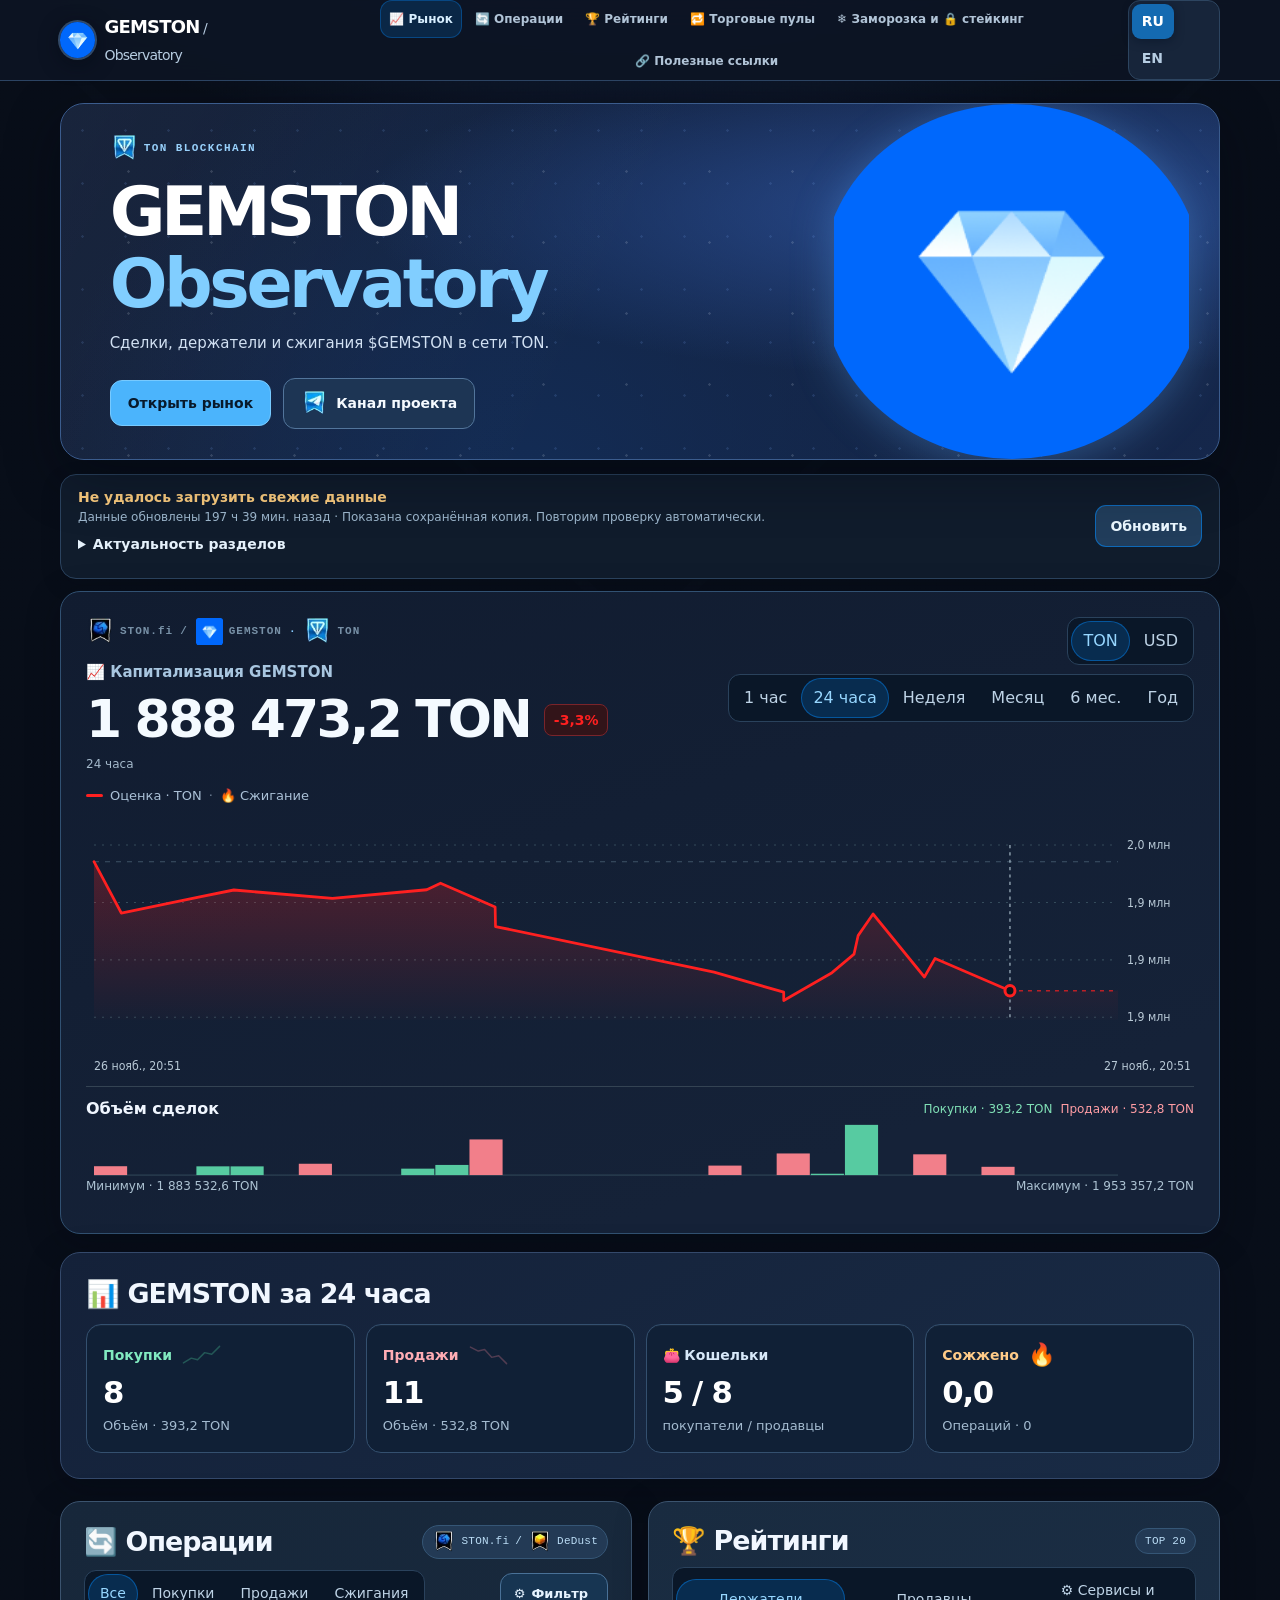
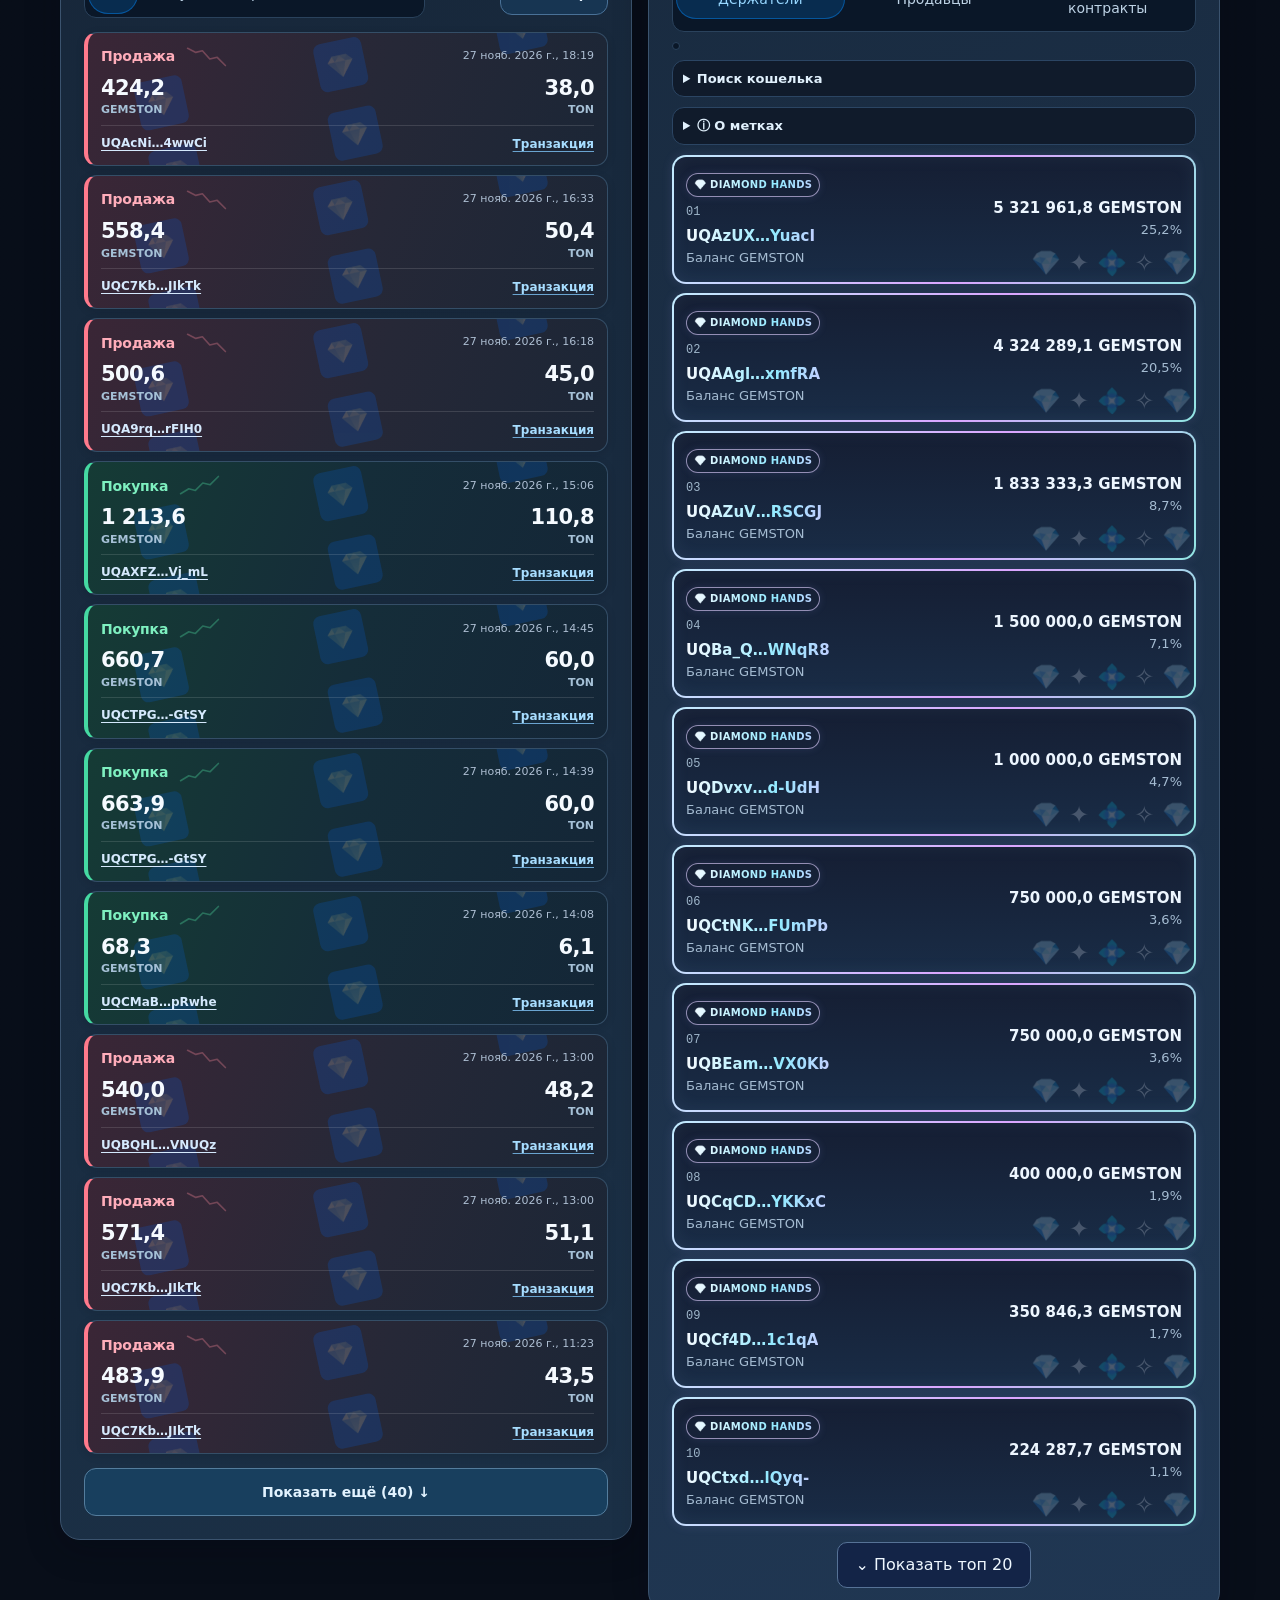
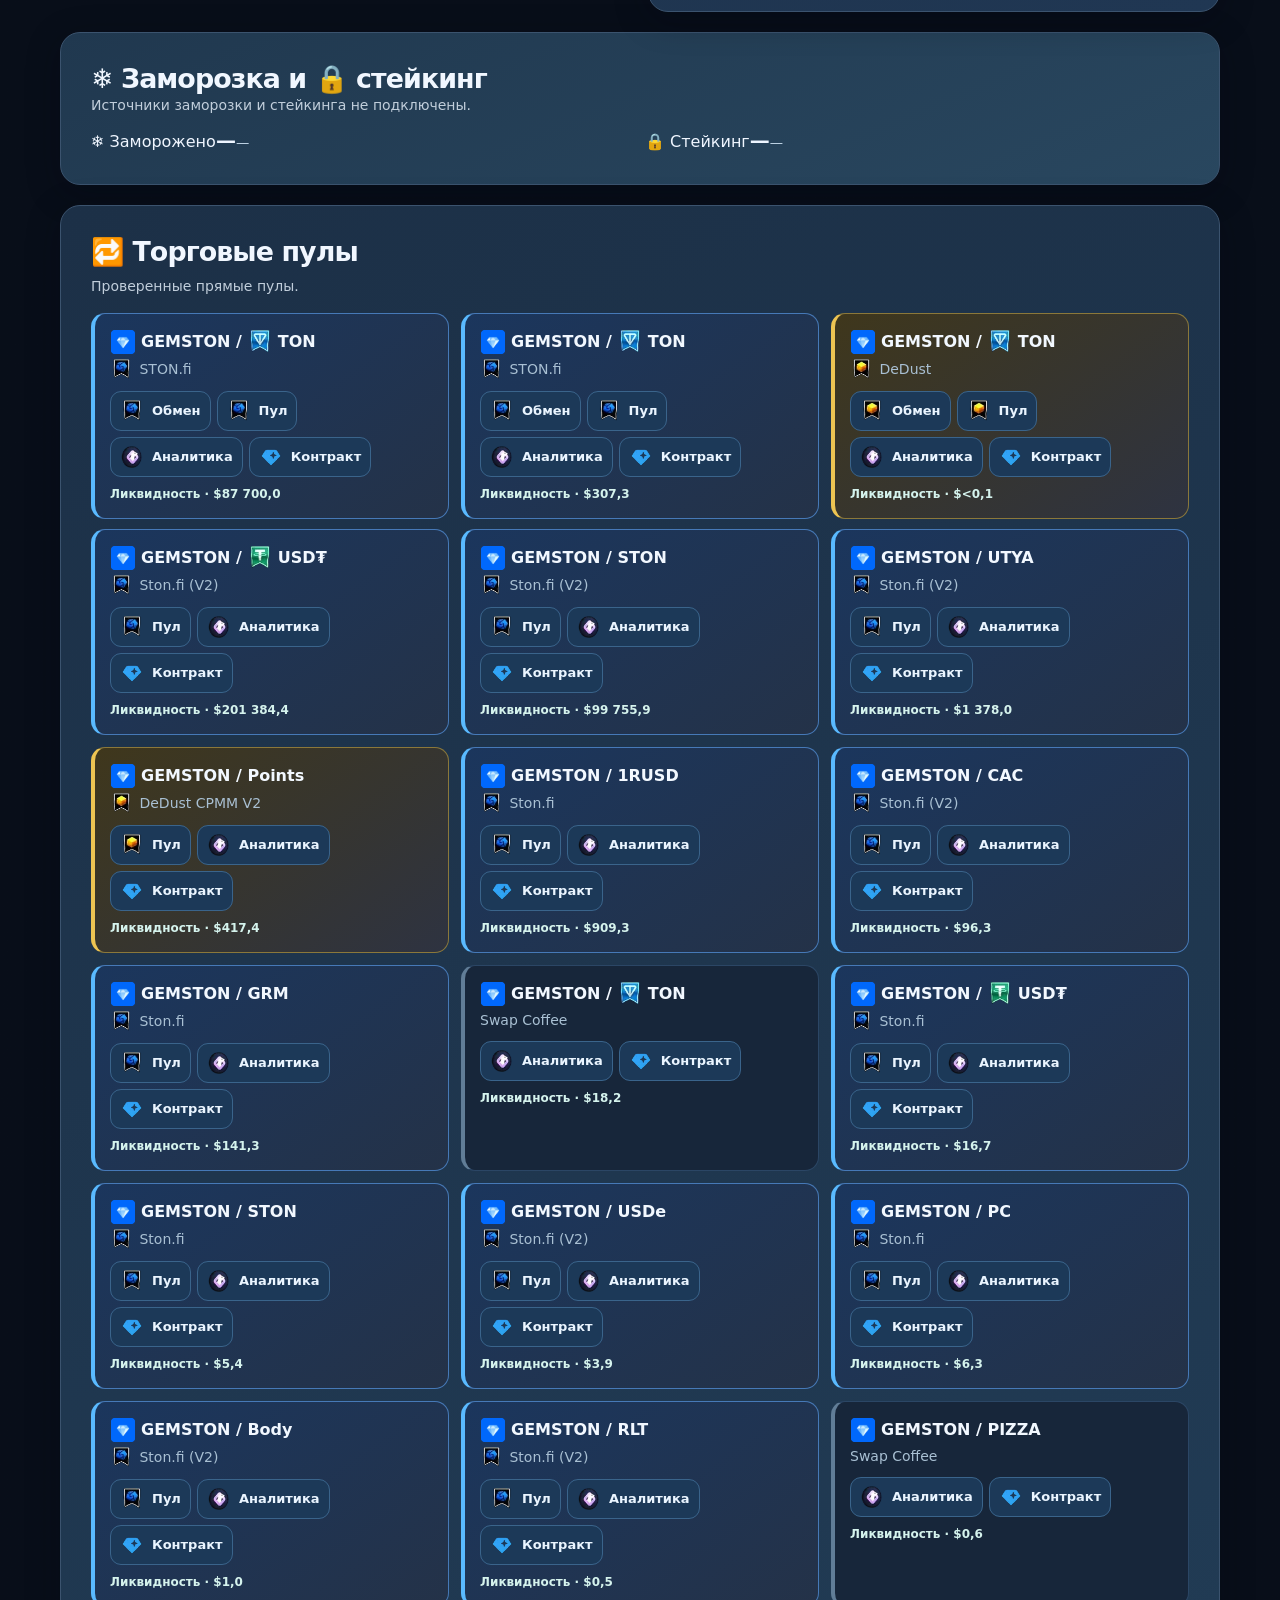
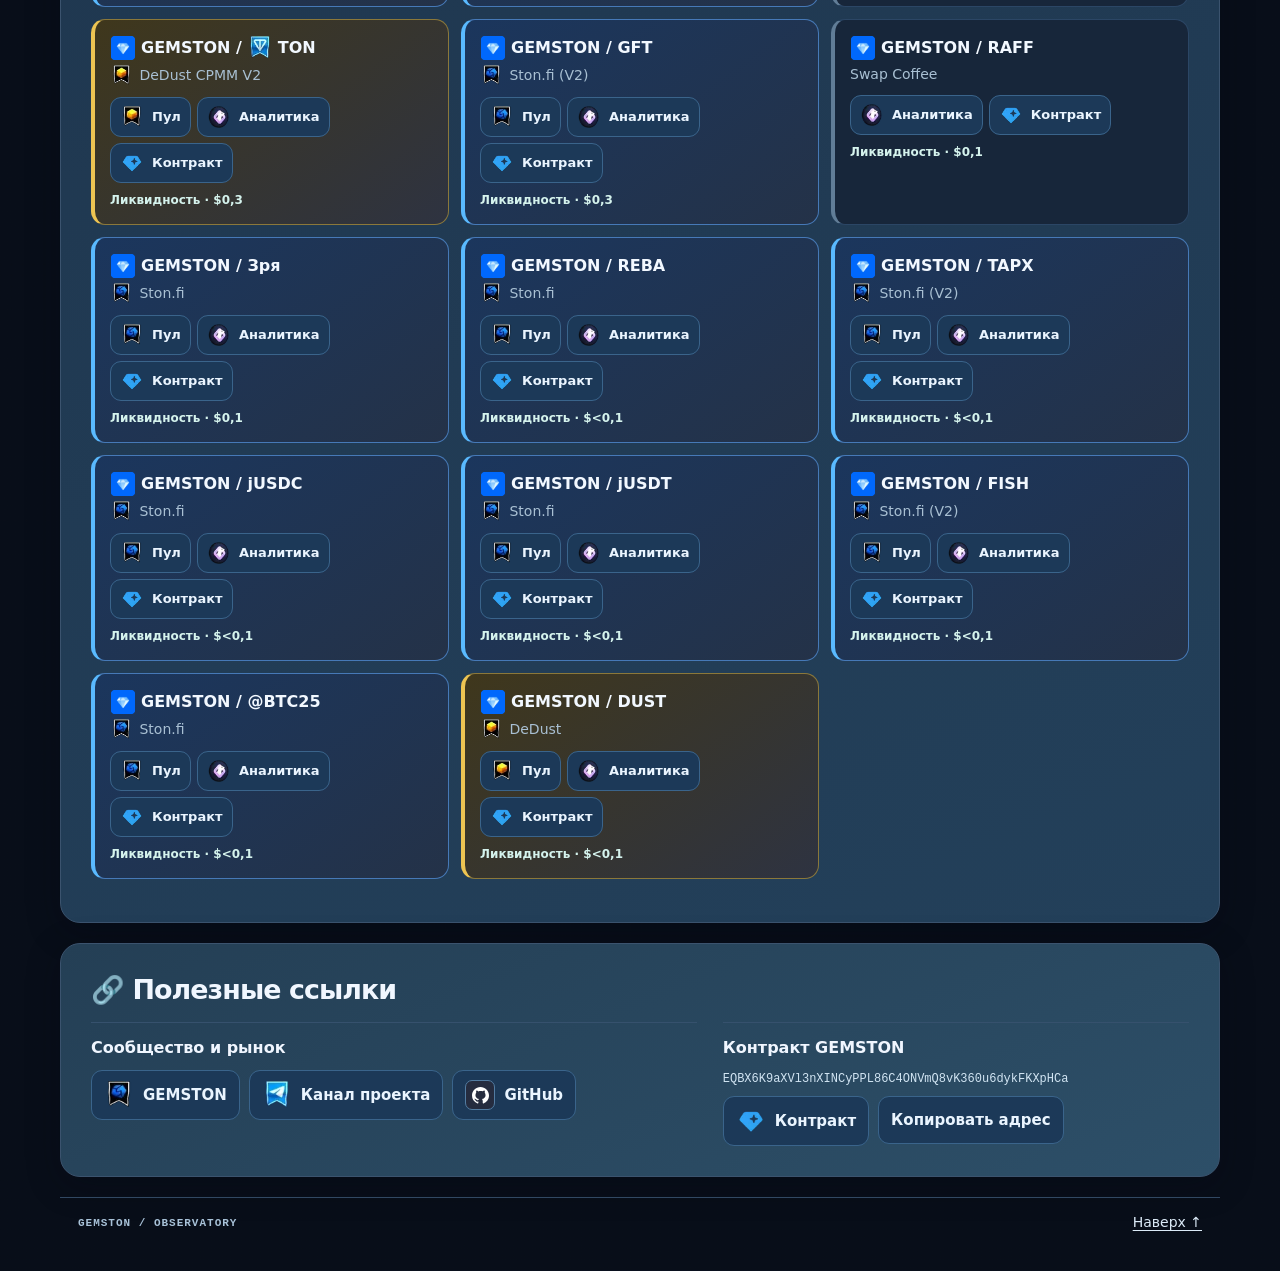
==== commit b11b2e53: "Refresh GEMSTON snapshot" ====
--- a/index.html
+++ b/index.html
@@ -1145,7 +1145,7 @@
 <section id="links" class="panel resources"><h2 data-t="links"></h2><div class="resourcesGrid"><article><h3 data-t="projectResources"></h3><div class="resourceList"><a href="https://ston.fi/tokens/gemston" target="_blank" rel="noopener noreferrer">GEMSTON</a><a href="https://t.me/stonfidex" target="_blank" rel="noopener noreferrer" data-t="projectChannel">Канал проекта</a><a href="https://github.com/Freebielife/GEMSTON">GitHub</a></div></article><article><h3 data-t="contractLabel"></h3><p class="contract" id="contractAddress"></p><div class="resourceList"><a id="contract" data-t="exploreContract"></a><button id="copy"></button></div></article></div></section>
 <footer><span>GEMSTON / OBSERVATORY</span><a href="#top" data-t="up"></a></footer></main>
 
-<script id="snapshot" type="application/json">{"schema":1,"token":"EQBX6K9aXVl3nXINCyPPL86C4ONVmQ8vK360u6dykFKXpHCa","updated":1795630505,"errors":[],"refreshStatus":{"holders":{"attemptedAt":1795630474,"ok":true,"lastSuccess":1795630474},"burns":{"attemptedAt":1795630474,"ok":null},"zeroBurns":{"attemptedAt":1795630474,"ok":null},"trades":{"attemptedAt":1795630474,"ok":true,"lastSuccess":1795630474},"rates":{"attemptedAt":1795630474,"ok":null},"pools":{"attemptedAt":1795630474,"ok":null},"identity":{"attemptedAt":1795630474,"ok":true,"lastSuccess":1795630474},"badges":{"attemptedAt":1795630474,"ok":null},"domains":{"attemptedAt":1795630474,"ok":null},"fragmentNumbers":{"attemptedAt":1795630474,"ok":null}},"holders":{"totalSupply":"21097805.367895757","holderCount":16253,"holders":[{"wallet":"0:335174cfa8514d92569b93e43202950f2c5c7d4378da884f04fe06778cad98b9","name":null,"tokenAmount":"5321961.7540934","share":25.22519125231744},{"wallet":"0:008252e8cacb7ba059609aed4b52329eb22461aac8030574100f88fa7c877199","name":null,"tokenAmount":"4292360.107535581","share":20.345055007793402},{"wallet":"0:19b95220b2c8fe8b55e82f2155a2279e355ee7be40756b319fffcc4c175c9148","name":null,"tokenAmount":"1833333.333333333","share":8.689687393377376},{"wallet":"0:5afd067a2a2f4d080b1d472b9c242369d151d0fe45ceb11df892579d91d5d636","name":null,"tokenAmount":"1500000","share":7.109744230945127},{"wallet":"0:6280c9db638354d6ec1dbf37abb55e66bffc88ef6f3647e7df5bb5d91563c455","name":null,"tokenAmount":"1152197.209957899","share":5.461218310939496},{"wallet":"0:efc6f91ce6e60bc2b8a1c6da6c84afb481cd4e67220c1d9d5610abe258955df9","name":null,"tokenAmount":"1000000","share":4.739829487296752},{"wallet":"0:446a62974159ba215bca3777b7d69b1500d2ded251aea23c6b895b6c0eded55f","name":null,"tokenAmount":"750000","share":3.5548721154725635},{"wallet":"0:ad34adf6eed499a3ea7ba513eea6012bfb063568ad625a22d0f6d917fa3e4552","name":null,"tokenAmount":"750000","share":3.5548721154725635},{"wallet":"0:1061b9dbd4418ad166fc9a4def116e2f6c74f2bfb70e71f2653d643ceffebfa9","name":null,"tokenAmount":"564682.208627097","share":2.6764973834025705},{"wallet":"0:42b6537b672f7aab1fb7c87d188b857448db50fbc45b85868db3ae4c0b81f07e","name":null,"tokenAmount":"500205.152874488","share":2.370887133292278},{"wallet":"0:aa083eb11cae6e6ba739b9ec6b09eb9490c54e2460bf78acf8a17aaff6d99828","name":null,"tokenAmount":"400000","share":1.8959317949187007},{"wallet":"0:9fe039633c569bb0e76c7ea43791c9898c431d57120371b885f6040bec567573","name":null,"tokenAmount":"350846.292575049","share":1.6629516030559606},{"wallet":"0:adc5d551dec6777bd6a07e37924aab3b4b751ef130dba6c4a1c9ab64a010e543","name":null,"tokenAmount":"220939.174658509","share":1.0472140149454081},{"wallet":"0:fc67534dbc779e04ccf99b57de6c4feef5f5f538a514f958a7a6e0ea859dc62f","name":null,"tokenAmount":"212069.378743778","share":1.005172694722462},{"wallet":"0:e38378656da1ce132d3166c0bd09ab05355d7d061f4894835fb878f38ef458ad","name":null,"tokenAmount":"181280","share":0.8592362894571551},{"wallet":"0:a5e7a094ab2461c8e3aa3564e65202b6e94cdc05c30c2b5bc6e5ce82f8429c27","name":null,"tokenAmount":"175000","share":0.8294701602769315},{"wallet":"0:4e4d9fa07de0b675e4d55ec6739f58f99d96269efbd1fded27c00f4fb4446d42","name":null,"tokenAmount":"150000","share":0.7109744230945128},{"wallet":"0:ab872e40aadc7c2c4900488f814db61cf0ea687db017a2dcfe2e6dcacbdf9446","name":null,"tokenAmount":"114000","share":0.5403405615518296},{"wallet":"0:10dfbd63d7c719140ef891534c4cafd6e2372f0ea1debf27855f3867ef5e0035","name":null,"tokenAmount":"91574.385726416","share":0.43404697374715334},{"wallet":"0:822e7a66185ca8d655b7e6fc1d650ad1ffdfe3b7992034d6e1378dedb1c78bab","name":null,"tokenAmount":"83639.022679301","share":0.39643470598403263},{"wallet":"0:7334e391abc552e2f35ce0714fd9f16f567dbcbf9336bfacc17ecd6d413915b0","name":null,"tokenAmount":"76630.151231701","share":0.3632138504240259},{"wallet":"0:078e1be80ec296cbf366bd59c98e570e7364cba7ab426e177d14d48c9781b9d6","name":null,"tokenAmount":"73079.630946721","share":0.3463849896820324},{"wallet":"0:2b3b41ae073f6c5e004067e3cb8eb437d75e7fa571dedb2ca078caa636d10530","name":"morethancoin.ton","tokenAmount":"54841.497837776","share":0.25993934857901174},{"wallet":"0:1ccd7063eff91b8ec3cfa407e5bb39e57e7898771c29c6417460d6d3f6bebee6","name":null,"tokenAmount":"53105.028698509","share":0.2517087809489332},{"wallet":"0:7a8b7b7c3298562b193cf57c1cd30dfa3cb5976c1f8dcafe2fdad2e4a795b284","name":null,"tokenAmount":"50751.36082226","share":0.24055279654578507},{"wallet":"0:ecdd38f7195b25cc8b06001b337069643bf2dceea68b66736f1d29013f9d3da4","name":null,"tokenAmount":"49506.718399941","share":0.234653403691337},{"wallet":"0:be11849e0b2dae9126174a4a4ebdd03d82ca7b86f8a8e2f9ef3073ee5c2c2580","name":null,"tokenAmount":"49387.190264148","share":0.23408686070874374},{"wallet":"0:1e199c4c8d79fbf722a2e6ed773bc6eacdad591e7b10b5545157cf373438a688","name":null,"tokenAmount":"48089.29889354","share":0.22793507691902795},{"wallet":"0:6f8f10995596695dc5d7c736bb2b3b208d37aa971319aae0e95408937d1bb2dd","name":"blocklord.ton","tokenAmount":"47223.329385815","share":0.22383052911121312},{"wallet":"0:a7514c5ebd332d4ce0a51cd2e31ce91a74ffe840b859ed5a7e5f210410ecf70c","name":null,"tokenAmount":"43728.628147599","share":0.20726624113302447},{"wallet":"0:cef37222219809e9f831eddf3d1ad2cae2aa56e02903db6f647302bf80bd57fa","name":null,"tokenAmount":"39576","share":0.18758349178925623},{"wallet":"0:2b9b738b3a065e9b022c2110808689535a345f3c61cccc72a9adbbeebeaa8ac1","name":null,"tokenAmount":"35405.386010774","share":0.1678154926229905},{"wallet":"0:859216202cd2ebda381cf96de9c608a8c5044c0efb33974691167a64f1259ae4","name":null,"tokenAmount":"25257.015976138","share":0.11971394908482404},{"wallet":"0:61d80b20e0ea679609a4c36e60a59ec8726c8d3c971e2e1ff9d68d25386c068e","name":null,"tokenAmount":"18633.706772401","share":0.08832059281746744},{"wallet":"0:736b7c93326b11df7a7948524a0747ca5f1a891754460201ecb2047dde10efe1","name":null,"tokenAmount":"17166.922082339","share":0.08136828349199615},{"wallet":"0:dfb74a8d00c74879dabcda1d35bfea746231a82fc0b5f0d229fcab3f78741c12","name":null,"tokenAmount":"16460.833566814","share":0.07802154432546916},{"wallet":"0:6003d9ad808becd9a89756b43368193636b520e6ddf1c4f05a870051980ad45b","name":null,"tokenAmount":"14089.340790278","share":0.06678107293433258},{"wallet":"0:3d90fee111db1119fa0a7836cf551d353242e65965d46883cd5b7e35bf3f9031","name":null,"tokenAmount":"12660.175240202","share":0.06000707191785368},{"wallet":"0:63f3bd76add792c1045816cb7ca76ed5952f7a6f540a585b03ce1fc92bf9dfe9","name":"1828.ton","tokenAmount":"10717.493357616","share":0.050799091046335385},{"wallet":"0:6330fa460247304a83102b297ef04cc20ffdbc0ea53524cca1dc08c842ec98c7","name":null,"tokenAmount":"10079.74522507","share":0.04777627364222542},{"wallet":"0:591caa53bfd54a1e3bcca7674f08d00fef0d28068b9d29ddd4efa5577a99a5ed","name":null,"tokenAmount":"10059.414507499","share":0.04767990950758449},{"wallet":"0:505e1385cf86670b5ec2955e74eda736337a39225361a8b67dd69202e199b1f5","name":"riocool.ton","tokenAmount":"9937.370169632","share":0.04710144015620488},{"wallet":"0:5f0ece66dee8b2925d52904b5cb140fda4d1ec26d2ff3e08f8452b36c41406de","name":"tonairdrops.ton","tokenAmount":"9922.115678962","share":0.047029136471513515},{"wallet":"0:00f4f0bd4bbeb6ea33400c191b00d1fc35368c1be1e5c98b0c8962aa65ca9b6c","name":null,"tokenAmount":"9723.41432952","share":0.04608732595626267},{"wallet":"0:ee8a0fff9c2766d8123a7804a8200dcc865918fe36fd12e71133817e21ed59dc","name":null,"tokenAmount":"8606.129361195","share":0.04079158571768242},{"wallet":"0:339c6a24938f3f09abc7025554abb6ca7ec7dc8e7f54197439b054f220a23d29","name":null,"tokenAmount":"7845.443854489","share":0.03718606612243805},{"wallet":"0:49e5b3af8926247f73391e0291eead041c2fa9d59a5071fb05531606c9f938b9","name":null,"tokenAmount":"7691.25","share":0.03645521354417114},{"wallet":"0:0d13d2c98d01be885a26a58e605f0dd1d185eeb3dbf61e921001b802e31703e8","name":null,"tokenAmount":"7500","share":0.03554872115472564},{"wallet":"0:1890918bef5a76290a2a77108e116952097878e35561928c3cc88d09e1c9b65b","name":null,"tokenAmount":"7417.623987114","share":0.03515827289980264},{"wallet":"0:752c8d2a788569f77e820a48f7e8e0dc7eb003d3fb2898fb9d0b171d99f8b3fb","name":"singlelair.ton","tokenAmount":"7405.696120512","share":0.035101736845961934},{"wallet":"0:6f65ce2fdccc71f575de40ad8aa453a29e0a01f385bb1a68c64501d9e6fd1fed","name":null,"tokenAmount":"7361.195800964","share":0.034890812919174195},{"wallet":"0:a3a7f14155e8258dda367469631da539282398c70a9c257da252a4dc71706789","name":"2469.ton","tokenAmount":"7301.230044681","share":0.03460658545931598},{"wallet":"0:631b9beb33587de00e72abc61436c985a4fbfab5db6254efb796432f48aae91c","name":null,"tokenAmount":"7003.470990099","share":0.033195258312298616},{"wallet":"0:6f94a0eb910d00eedad66d98a0b951b81e48d499019fd67914ec00f7d1a62999","name":null,"tokenAmount":"6773.75","share":0.03210641998957637},{"wallet":"0:44fc51a872b39c997b82631314911a16fb63b3cf4aef3a6b8246392b53ac7cb6","name":"yaroslav-qzarov.ton","tokenAmount":"6469","share":0.030661956953322685},{"wallet":"0:69e584810a79a1cb467eb4a014ac18e173bcd0678a86615b4ca72f07b4819341","name":null,"tokenAmount":"6273.631603055","share":0.02973594406459688},{"wallet":"0:2f071cf7c1972b6ba8985ecb11c8a3047b00727dc1710746a8aa1f255becaf86","name":null,"tokenAmount":"6199.16033519","share":0.029382962953213975},{"wallet":"0:80f4fa5e9bb4f701f714754bea29f3009f86e0df9a1533c52bfeb965d3dd9210","name":null,"tokenAmount":"6019.642714316","share":0.028532080040306034},{"wallet":"0:24e7098c4b718fe5242e9f01c772fb5e78bd85a2e8a20ec188ff8a5ef3242318","name":null,"tokenAmount":"5980.988873812","share":0.028348867427287906},{"wallet":"0:4bf87c996b5ca8fd1bdcfe37eb91fdaab2ead46f352c23f1bfd7e2c8da07e160","name":null,"tokenAmount":"5777.623421501","share":0.02738494985972679},{"wallet":"0:a2446c68d20ca72730ac761009754d3b155aced3553258d1b299c18c5e6ac8b2","name":null,"tokenAmount":"5000","share":0.02369914743648376},{"wallet":"0:3680e4d976363e33ae3d7806edf440ea50427b150488c2cbfb91852c9c1ce62d","name":null,"tokenAmount":"5000","share":0.02369914743648376},{"wallet":"0:ce115494581f79ee485081214f653d810f355a00746470bd3388dafdc3965383","name":null,"tokenAmount":"4760.810692796","share":0.02256543090515216},{"wallet":"0:9383a84a230ba4a458b367ec74e048fee2094000ebf45fb159cadc2085a82288","name":null,"tokenAmount":"4742.262739112","share":0.02247751676735172},{"wallet":"0:3f31231102785a7f7697dc49dae564885e53edcfbd1d6416ba1f35ed77dafd13","name":null,"tokenAmount":"4671.300702595","share":0.022141168814189816},{"wallet":"0:56327d986e34d99374e3105769aec7afd20bdc4e697d6a17b75583fe1a07aa56","name":null,"tokenAmount":"4661.509163208","share":0.022094758587077285},{"wallet":"0:30f3a64d6ac24ee3f0cf770f2f51159d0628cdd11734b72652ffb9a1f1e1be97","name":null,"tokenAmount":"4532.15497895","share":0.021481641810226},{"wallet":"0:1d450ee1a365d2756ad2811dc2e27e43ec217faa8ccf632a2f413f4f1ece0d28","name":null,"tokenAmount":"4487.799800499","share":0.02127140582748964},{"wallet":"0:c7859529cf047851c50be3632c716719673470977a4e437bd1dbbb7a1ddad8f1","name":null,"tokenAmount":"4397.228029745","share":0.020842111077753148},{"wallet":"0:f4ca3151e431cfad743c1398dbaf33b0d1a224e583933a184bc74b24f4596f18","name":null,"tokenAmount":"4371.328497808","share":0.02071935171257097},{"wallet":"0:e7cc39f6fd57b8e168c8bc157c8776e297061488309c1c12016c6db4b0dd4614","name":null,"tokenAmount":"4245.847143578","share":0.02012459148968569},{"wallet":"0:720113ea18c4165fb9210ef87c899eec35cfac83ddc8ce6f56fb72033d83fff6","name":null,"tokenAmount":"4175.317821396","share":0.01979029452868839},{"wallet":"0:dc6be6c0f560166ceac24539a5b28232aceb4fa9905196ebb900c75aecb3450e","name":null,"tokenAmount":"4084.08842676","share":0.019357882753884448},{"wallet":"0:34ea14016b73cbd7607931595e068276fd49e1e47eb034eda0c5ebf6377eeadc","name":null,"tokenAmount":"4083.292691394","share":0.019354111103932595},{"wallet":"0:4c5d8afe8748ebb03cf4e04a9987b6caa6b545ad0fe2ace2a065d713207fbc1d","name":null,"tokenAmount":"4061.478492561","share":0.019250715521062188},{"wallet":"0:2a4106fec713ec1ebc1e4e7ebaef47b41108d2c4d54ea65a4eb4b3a87c1eb3f1","name":null,"tokenAmount":"4054.506828673","share":0.019217671022990324},{"wallet":"0:afbb008fe3c97bfe7962216d4f238d323efcf7721d16fd0454dc43183f7ba0ca","name":null,"tokenAmount":"4013.42298912","share":0.019022940628825646},{"wallet":"0:009af9b0afcc6463062fd589fa8755ac0b4a5dd0d9c088bba6c6bfb57065e6e4","name":null,"tokenAmount":"3952.846611959","share":0.01873581893012433},{"wallet":"0:8af048ccb2423d7e7baa915b3209bf7fdd027fd9b0db0bd4ff73ac65e7652359","name":null,"tokenAmount":"3866.591774057","share":0.018326985706014428},{"wallet":"0:2be84d6619185607ada6228ccf2ce674db192b628afdffd288ed237bcdac70d2","name":null,"tokenAmount":"3750","share":0.01777436057736282},{"wallet":"0:445deeb2103b8f1a745d5b5210834bbf532b809072896cf37dbf3c7c12af1003","name":null,"tokenAmount":"3425.913030318","share":0.016238243602015427},{"wallet":"0:4b00d13f14b6e235136b3d4bfecbb22e06b806e7b02d0144a42eb5e3e856f7da","name":null,"tokenAmount":"3347.474991469","share":0.01586646067255321},{"wallet":"0:e50c2b2577f5b93a32decfa59b0688e3427bd1cbe2711dd14053b03da90e00b4","name":null,"tokenAmount":"3159.88130542","share":0.014977298587787468},{"wallet":"0:a780d7f67b5623eb03e3e10c88e6f7927188ee952fa96cd40a5f99261ea47558","name":null,"tokenAmount":"3029.868173574","share":0.014361058511727998},{"wallet":"0:f7d99171bce326365419ecadb62c3349180ca204bc5333851cf0c6208cd77542","name":null,"tokenAmount":"3000.69635368","share":0.014222789059596307},{"wallet":"0:94f9c09619455919ef5ea7dc6b6bde354f0916b6c2e3d8a574b6aba0647f0a90","name":null,"tokenAmount":"3000","share":0.014219488461890254},{"wallet":"0:3fe4461f4ff518d4b7548abcdf41ec69f25902818c7d3bc1aafc4334b775cd4a","name":null,"tokenAmount":"2872.695296623","share":0.013616085874952383},{"wallet":"0:8e33ca79aaa6a15e8c8a95c4ae402d6bea9fe8fa38bd51932a96bdfe8a1012ab","name":null,"tokenAmount":"2743.327897","share":0.013002906459524385},{"wallet":"0:26dce7b56a47e278b5470172dde7b69d22dc4e388e8db646b9d33639d9d388cb","name":null,"tokenAmount":"2600.25875","share":0.012324783097851393},{"wallet":"0:114e04b69e2e5bdd4f8bd9011a473564f816b1dabefb33bd3e909c6239bd3ae8","name":null,"tokenAmount":"2559.976008293","share":0.012133849770879395},{"wallet":"0:d9d6eeed476d2aa8371e20f74573de3ada880db6aa3ad7153985467a9a2d6202","name":null,"tokenAmount":"2500","share":0.01184957371824188},{"wallet":"0:a7100c8c8230432a0707b4ce2f57e562b9f25f746eed39ac6d33c1c3dceca2f9","name":null,"tokenAmount":"2500","share":0.01184957371824188},{"wallet":"0:fc56648a6c173c13692aa00c1982bbd261c4145e144281f946be9049b76f34e4","name":null,"tokenAmount":"2456.86995389","share":0.011645144653901233},{"wallet":"0:c1e64b3d4a3030a3200ca5b3fb2acb89fdfeda10afd72e7e7bb7bd54aadf15cb","name":null,"tokenAmount":"2418.734663346","share":0.011464389879274152},{"wallet":"0:059f02a79612308fc4a0ef0b03d7dc0fe8d4cd74544ae77a4c661d70a8c4a8b8","name":null,"tokenAmount":"2402.841088","share":0.01138905704219061},{"wallet":"0:04c91981944fe59abd891aa28a590ba06309e9e57449de216daa201b98b2fd3c","name":null,"tokenAmount":"2385.217715481","share":0.011305525261459438},{"wallet":"0:a8be7b799eb32ca87f6a24ce015bf7bf9bbd3c386cd5fc804dc4ab5bebe19994","name":null,"tokenAmount":"2354.116165942","share":0.011158109219853864},{"wallet":"0:1a3f73a187f96e035c676761e5b9a13a537c70c0b1c22b09429b27e71cd027d3","name":null,"tokenAmount":"2300","share":0.01090160782078253},{"wallet":"0:a94ec828bfa9ad04b6c24cd549f1caec5cdcc8b1499fae71b7ce4a7279de73a2","name":null,"tokenAmount":"2298.194708742","share":0.010893051048044701},{"wallet":"0:5854bcf0ffe14139e568b8cb2cbaf5325350d5378c729f8dc05dbd14eddabf8c","name":null,"tokenAmount":"2285.146821008","share":0.01083120628501615}],"asOf":1795630474},"engineVersion":"1.3.0","methodology":{"valuation":"last observed swap in primary_pool times CURRENT total supply; not circulating market cap","primary_pool":"EQBbZlAH3WCTezr1U9STPizryaBzrO65oRKmgXMu_3brxglh","sellers":"sum of successful supported native TON swap sales; service roles excluded","holders":"balances excluding known services and identified contracts; unclassified accounts may remain until verified","burns":"accepted burn notifications and zero-address transfers shown as distinct evidence","usd":"historical TON/USD rate from CoinGecko","history":"incremental confirmed swaps; missing intervals remain partial"},"serviceRegistry":{"asOf":1795630061,"source":"https://github.com/tonkeeper/ton-assets/blob/main/accounts.json","sha256":"4286bd47e11399901a7d713c9e98a5dba17300d76fe272f4f5d46110a84f4e2e","entries":{"0:ad8afecfacc248996885d8be6824280f9f3a7e54c2f6080b7971b9f556c280c4":"Crypto Bot","0:dddcd3cdad60af4c0d69389f567ad51d0c263fa4968d655ab424c69aadaf9322":"Wallet Bot 1","0:436a76c2794a88e3fbfec6b9c0374fc8db046f10868b835420d9937973a665d4":"Wallet Bot 2","0:6e814e6450e8c578067bb656298fb4d01397dd15018d7f34dc369eaba4c2111c":"Wallet Bot 3","0:5f00decb7da51881764dc3959cec60609045f6ca1b89e646bde49d492705d77f":"OKX 1","0:f15db2c62cd86aff0860d39c491fc73a31395fafeb5945e644498562260c782e":"OKX 2","0:e7e86da08742ed933434ffeb8f08a63c7e100ee842e25f599a9cbf0891574a6c":"OKX 3","0:0338def34b84c6ee9134a04ab1601450be446340a37ae259de57cb37bdb590cd":"OKX 4","0:a30a49ec725e9f57244b66af4c2da7ab76004b4fce80d3a34b1cd0c37762abce":"OKX 5","0:24da1e7b8da901e5b3dd0f98c397feb6e5a5ea483195a8b6bd0682cf2c5327ae":"OKX 6","0:7f2e84c723d8b6b6b1aacf810c8c26ab23c22022b464b87104b2d3065b0ea70b":"OKX 7","0:854ec4521efd52ad43bcf1988e4c44ebdf9a26ad18fa51abfdb685fc3b348a5c":"OKX 8","0:f9bdc0de461c1a2e002fada9550bbb095c8f9f73668d70c517a9cc7e050f8e5a":"OKX 9","0:9b9b739de2527ae72d21083f5198d710c7288453b4733e57ecadb2e189ac829c":"OKX 10","0:b31535e934db05bbc220267467903c8108bdabcbc2a06588838b726ddf589ef0":"FTX","0:57eb74407604a19f7e04005315ef70aeb7b675e6551977586756f6baf12125ee":"MEXC 1","0:1c7bd690f4f93de8b93db5790129dab65926c6e1fc9b57380089db5529516630":"MEXC 2","0:d887d0e2d1c4fc4126e71c970d33ab1896940000eae703bb1ab6cecc830777e3":"MEXC 3","0:7994848c1fcbcbc57a6a5a987b66eb424b8b54e10759b6b514a66b600c2b0eef":"EXMO","0:8d195793baad9a08c46dc353aebe999341dabd07721b9725f19e18abc3d10d92":"EXMO Cold Storage 1","0:26ab8ae763a3a7c3067d882b7b01cd5d37254cb8768f57b6a47c00028effc7b8":"EXMO Cold Storage 2","0:0130c77346e9ed82df677d107ad6a775c11f9c18f6a05c0dd17906b355850dad":"EXMO Deposit","0:342a359e38357c083968129fddddf049ef5c47315bfbef27505a356bf9f02d65":"CoinEx","0:555f3053e257130374bb831ae0e219e5e5f9ec0ca8f8a0d133369d3d690c64c2":"Huobi Deposit","0:85af78e8d035e920117cda654615cdf371d464480b629e110d3c5310d85ab362":"Huobi","0:80d4123841167ca989ac912443cc99a4b9c1a87584536427ff6fd85c92395ae9":"Kucoin 1","0:b37e57033db21d10b950e6143b658c10c3bf425bd193025960aef7f22dbcf4fc":"Kucoin 2","0:07ce60b7e5f255a88c3707f3fbc79e2cf924ed6b4b7d09c6324f0ba2338a48fa":"Kucoin 3","0:a14b1f452385b2bb984ad2c4441e1d23cae071fdfc096dfba53ebba3b6ff1d10":"lbank.info","0:75726a716f747e60b0371cb0d5d35471e8e1e931003fecc3a0961a8bd82c09c7":"xRocket Bot Cold Storage (Old)","0:c1dc654b598ab84cda4f12372efed8907cedf0901865a58649087373e01b1c24":"xRocket Bot (Old)","0:45614fee399c43d77bb597558791831bc0ee31754cbb2b5b1fbf5a3488ed9940":"xRocket Bot Cold Storage","0:011a8f0a0b36b779af033473274966666d1cd6fb4e77df679375fbd6f970d012":"xRocket Bot","0:c3f1da8ecda8f8cd42bace224ea3f1b6971eaa7f54c492d4d190527b4f573f7c":"Bybit 1","0:4a1f3ebcc66bdcefa90245bdf541a50ada1c688a487534b1587abffd93038834":"Bybit 2","0:cd525c15904d7b4027eae08b318624260f371ce8c9f4fcca0cdb7b583854107c":"Bybit 3","0:ae62a192da96e266161a702cc9f6de91c0c3441f17ceba51bc442dfb2031a30a":"Bybit 4","0:e3ce05c4da977132c24a3b102da8b5fbf2ea9173337b49de346e4a4b057f7579":"Bybit 5","0:e33ef85d174eb457c072d1ee10215b69ab9b64192f7421302ab1c8e26b7ad4bd":"Bybit 6","0:7f97f36dda3f7dedc9e12f8c09c4f89e7fbc17527ab3f67de4c3b155297a56e4":"Bybit 7","0:7d133d4e425c8e00de015513a44e66e6d163b21e71720aec7579965e5de28c55":"Bybit 8","0:f2dc1860686cd658987e2bed8216532d8c004460dadea907cc7d4ad7236c496b":"Bybit 9","0:4a1c20bc9a6f9294f75f1c87a7f383a8b73a483a2e6dcb3630ddbe78b3ccad00":"Bybit 10","0:008bb088e81e38d583826901093567027cc1575ec744ac354fa4eeec302d166d":"bit.com","0:1882478daef1b7ed200cbbdc201bd4ed0b24c2e5f1a4c7c15aeb7e3b1a759193":"Coinone Deposit","0:a4d2072b1edc1355fc7fbee0095beec7889a2d3cfaa9edcf2ce9e128631abbd6":"Coinone Withdrawal","0:f3f4ed0913ab555d023745058f1a6c55a49d4876593cb9bdab1f780a99b185bc":"Paribu","0:f9873509de5a2f97f7b2805f5f7aafab447f43c91e751cc8efabc6d2ea09d78a":"BingX","0:b496b8f73b469ff06a2d89e62c4d70a103fc228c821537b49dff092060bc281f":"Gate.io","0:60ff0b28e2b3839bef250a81be9f2e78a6265b980ec5d24df4e44bbff2c3fb25":"TIDEX","0:23eef28b6da5a368d6c0b8028fd5ed47c26758676bc9db1b5653caaadc969f91":"CWallet","0:00ffafa9fb3d4f837824436d19953c792be6632af73a9b82c4dc69ca07195087":"Matrixport","0:b58c73481f25a280f9705ab3424be850614d823256263ecfa049fa9fb917720d":"QMall","0:00b402b789e5626e1c61b50c5dbe2024426e92f16c0c2fb735396df96046b5fa":"BIT","0:2c54797319837b4c6d014fc991c1a8d4294dfd4d6cec4937e370f1f27db0423f":"Bitforex","0:6a5a76a1538cf9596590ec3708470649c342624bf92e63a6a7a15254ededa904":"Bitfinex","0:59b065c5d66261a5317660e96eee476aa6a11b749bdcbe8c0d1f3dbf24200d1c":"OMPFinex","0:3cd5ad54b190a71caab984b0f210e3742c7f2147b7e9073377d7c6b470017362":"Bitrue","0:6c53cd87cc0d33486db42c1c7fc03dfaeb2f7b815afc368ab1aee567edda3f72":"Coinspot","0:9a582c23266b8ea47eb71118a3c040d42b230b2266fecffe2d3cd390c0922c35":"BigOne","0:dd528505af15c6e5206bdd8f6c9a3b541f80ca98ae8a5066ab3ff8de1ff5e678":"Farhad Exchange","0:2b6f3cda567c385f0645486f3c665a451f56b2969d1be57d86eb77c6077a81d1":"BitTime","0:cdf7f0d7c09036f064272e3c429ed570be49ef29eb3a735b64bbc17915073732":"Bitget","0:e9c0a24ffaa6aa4f228890e71ae9550bfc53a6c57e643bc31c240e18727ac1ce":"Bitget2","0:336502faf83ef5b532d315ba71450b661c90e83fce64d8bc1fd2bf642f3555d9":"Bitget3","0:b308c7f9b4f596f6250175885972549871b05c70ed3619fd5a939401eea972e4":"Bitget4","0:e2d1df206b372db1f3b890e60d185b67aa0c9f1b6b6ff60a05091c8c01b40ac4":"Bitget5","0:7a0dc94da9f48b968dfb87be38d4fab7286288db7a04d3081feee177376d9089":"Bitget6","0:8785ef5ebb0fd24c6911d10f43c00961e9748fa54297a1ac517e3c5fe76bb0be":"Bitget7","0:213b6804c2082135a4a803da8e3b30cfed51aee9af2ad2100334b7f4711d3bcc":"Bitget8","0:573dfe99490a041703e977e4724135c5b8bea0bea67839612247451ca9d5c4cb":"Bitget9","0:de2519a527de7e1d4c1028bdb74e022b28a6e370e4fec3fc27d8d971308f99bb":"Bitget10","0:06476e580e250d0abec5c365a711833483c581d57b908be37d56bdb0e338c312":"Bitget11","0:c9959a997e1d4e4383d8db37b86d2101ce78dcf1f1b3904d9888fe572ef0efd4":"Bitget12","0:c07e51e5b694937758f45f4003071c84f4c4a68bdb168a22c3d6c8b89cd6186f":"Bitget13","0:1797a5c4c50a2b312ce9927ff6f12efd3b0b58ff311445118c2d2e64312b5d79":"Bitget14","0:6083005b354ab1c4785aa8ce8293ee5c9c182e9248f27e9c9074f35c16342083":"Bitget15","0:f99b14600ae44d2f12b178e8c6eabd78892ae82c5e45b6898f9deb7eb203f9c4":"Binance","0:8e91b50381c36dd42accdb51f5cb5d96848568b4924f8079b1a5ae7e10f43eda":"Binance Hot Wallet","0:ca1d9edeef40b3a9dbd9082f3767859547c3ce0bf641d09d58e33a3cf06fb309":"Binance Hot Wallet","0:a2faca7adfebd5c5970108d1f79065cef32b0c143fb13489066b684cdd7ee95c":"BitMart","0:5d5a830e48214791f4ab5352900c624d3bff3c5efd630196b180158eb789990f":"Nobitex","0:cad898b200a0934ee416c2039bbf3f5d7f1a323172875b3c19d378a6f540f7b1":"Nobitex","0:4532d5bcdfb05d3275cbf255bc91c3635cd48d63b719441581c5542a4750fdf5":"Nobitex","0:a32d52ced80a23fe4fe90ba94593ef686de03f9fbdaa069e642826a95234b982":"Nobitex","0:fac8ffcb6f89572a1232d59e91c65909ae408663fd2ceaecd35f35b5e9d670f4":"Bitpin1","0:c14ce5d772539be26fde315a505a1e0514104e76eef776f0b845e57df0557ddb":"Bitpin2","0:dd36441bf4aa8a6a6ecfd763efde1eb82dd86bdcfb1456b45ff4b73f87657184":"Bitpin3","0:402f5d4f4f8bea7b0bd511b9d3771834c1a22bbbbc8a326035eb07aa24f5c9f9":"Crypto.com","0:ca6e8f2a3dfc875b8673d8677f3818c4b8c02d1aa481a86a0c61bd09f8269f1d":"Foxbit","0:60def37fb0e6f41b18a73c2496d96b25442344864ca0ed97189a6f37e2439c56":"Richamster","0:97ad93444915089e812238ff10abe9066d0b03ea3dba2a8630fb9c9f88aa455c":"Wallet in Telegram","0:1f5806c73d03bbc96eb7eebf16067f1f2e8e270cfa16d57001aa9eaf7456f008":"Wallet in Telegram","0:1b44ec553616b0e4551037038834bdf0bdaa1f0440e10f3331d9841585612a68":"Wallet in Telegram","0:cf06c94efdae26faaa1d85092fc4daee78eba09e69c36dac051c1d8ffde35f40":"Wallet in Telegram","0:91887059ba56a03790b0696d7a402ac0691dff62fcd398e813f97d3b2736fa58":"Wallet in Telegram","0:6db0f022632b6269f0d4dbf8ea60a8448bbc2bcfc6812e31af8cc6405c268af7":"Wallet in Telegram","0:dd6ff02c59634745529b99a8d5beeea9f6c38a9188e6a7e96a424e3820c8ac0a":"Wallet in Telegram","0:023895aef955024920a291c6f3715e291df1b3dd254eafa8b09e21a2d58d5897":"Wallet in Telegram","0:f5066318091a8cfb530ec732104ce38f7783d92a6679ffcc0ce0960b0e94c7d0":"Wallet in Telegram","0:0c5684355f5410a923fb7dd59314905dc7ff157b28c9130671c7a4f17007e898":"Wallet in Telegram","0:23fe558cdf44249381aef36472e64a5072a24ba97fb61b2f5791da6013aec92d":"Wallet in Telegram","0:b7be71ac1b40e436db36721d9c20e82d44e78fc1e86a8ad15e00b1cc16831dcf":"Wallet in Telegram","0:55b7223f04dd1f2e1b3f28e4ad628fe6cab60004f280fb0a58cd27fc590b2eac":"Wallet in Telegram","0:659dbf460831a72795c4a9a9872fb4a3e7fd302783068dae53e8f2a5c150084a":"Flipster Deposit","0:d0a6eb95408e95ce97b0ca597fc523ff4809523635e8f519e00fdcbdf42f0c54":"Flipster Withdrawal","0:ec85cfc7fd1009362e421b5a0141f510d6540107ab73e7829fda1ef9e97a75e3":"CryptoBot","0:817438e5b0e6eb113ab74d73fc95f7ec19247dbe6ee27a42c3d0164d614c3ca1":"Ourbit","0:66a1e72196d64d6faf48fa4b2ea861f67b0484d2d14a59caf701d8c286ce44e5":"OKX 11","0:419712bc541c4489d6f1c38a105722d293b8847fd54f2717ad69142911b8be5c":"Bitfinex 2","0:6c25b5f2fe5ef1a6a1978f611f61a50883fd50a0822b19176445fca931823263":"OKX 12","0:14de4b02647941779108b7b99be85596260ccde813351000055d744dd8aba04c":"CoinEx"}},"identity":{"byWallet":{"0:335174cfa8514d92569b93e43202950f2c5c7d4378da884f04fe06778cad98b9":{"checked":1795630061,"domain":null,"linkedDigits":[],"role":null,"activated":1730029805},"0:008252e8cacb7ba059609aed4b52329eb22461aac8030574100f88fa7c877199":{"checked":1795630061,"domain":null,"linkedDigits":[],"role":null,"activated":1773669583},"0:19b95220b2c8fe8b55e82f2155a2279e355ee7be40756b319fffcc4c175c9148":{"checked":1795630061,"domain":null,"linkedDigits":[],"role":null,"activated":1778762379},"0:5afd067a2a2f4d080b1d472b9c242369d151d0fe45ceb11df892579d91d5d636":{"checked":1795630061,"domain":null,"linkedDigits":[],"role":null,"activated":1765182902},"0:6280c9db638354d6ec1dbf37abb55e66bffc88ef6f3647e7df5bb5d91563c455":{"checked":1795630061,"domain":null,"linkedDigits":[],"role":"STON.fi Router V2","activated":null,"serviceCategory":"router","roleSource":"https://tonapi.io/v2/accounts/0:6280c9db638354d6ec1dbf37abb55e66bffc88ef6f3647e7df5bb5d91563c455"},"0:0d110e78adb1800f6455741051c531bbe1ee4620e5381de44a5dbc9bc54f9ab5":{},"0:501cbeac6bcbb630970c657bd08ed7dbf913b436b09b207362b261b8c5d0d535":{},"0:440e7190f2644cb64972fc260876a7ad02b951212331bdf18072c8714eb204d9":{},"0:5321bfd1364f007f016b1183d45780bbd577b5f78593391794c4ae97ed2c0f49":{},"0:4e9f61605b4c771b85b0e8ca016ece83d17f7aa0759ef2dc1fa4d9f22ce038cd":{},"0:933c664d63fb305cd980ba2ab530a3e901ebaaeb3fa7d5ec3d68cdf4fbefbe1a":{},"0:333c49d3e19fd118682abda87a50adc55f912eda05f2a9dfac3ce0ae8a032026":{},"0:3008d02f6ac987a0f82f7f17a8f7645b92ffb9a9bd28d69ff18f60a0c4354134":{},"0:df60f47c0a5dfe0d3fd4d824249fc3c2b62c66ea25079cf81dd24712d77e9224":{},"0:d200680b268c7d431d2894934272da4d52eb2ba8c943e74be28e099a096fa9d5":{},"0:25be1f6fb096613c66e2995c9519ff25f31003d5b96fd69e75cc07ffdb8b60a3":{},"0:52134773a9803f5ba133f01592876a55763d347fc44e04b93f694dbd8968ac05":{},"0:17159dab0539e6a80a75307b2ceb8dec55dea92dcac31ba71ff734a66028958f":{},"0:4e99827cd269355d155c0fba7949c99882a9da9e99238b7d16c6e9859efc67fa":{},"0:74283ffd034fef70454bc4339fbf29035b513ffe61a50e11cb19fcfbd1851ccc":{},"0:8081761f119a6e34caac3da5ad4b130d940a451bddce495761340b9ceab2909c":{},"0:e5452781f800c7ccf94597f98e59d5ded7313857271871bc0060434ee00a7bcb":{},"0:07e0dfa1eb6e8f1460d7c03a88b5ff71e19d410a93471626a28a0ea5df031db6":{},"0:950aeaf422527bb77a882bd76f84f48bee056a520e1f14d58837b75a6e504af9":{},"0:bb29babdc7b9f5dda10272308db8d4e3d7d37a15bbf4adc8a0d04eebd7ba0922":{},"0:450d7ffcf5d90f4e70dd6993bf77abaa44140b8c76b1ecc89e9db172c4aea6dd":{},"0:87282ab395059b978b4b2d5ea47405f3cd1ecd1017ff75005ff0bc5652b65b0e":{},"0:8be5a7540fad96b13f1c9b6393110ba10998c213acfc3cef3f322486ea7e753d":{},"0:e99ba6bde89487f020e42b68f5f912fdfcfa1d4e86845c23473abfb0d78557b5":{},"0:6dbb7b0fcfbb1ac68dc666a002bb39f15463704de812e58192a507aed658c83f":{},"0:94a047719daa26475e77afa2b97c394f5ed73716d3197ef5aac4393921d24841":{},"0:e8f2fa47a9cb3456ef1fa7937e15f25ff2421d7213498fd8377b514a727940e0":{},"0:26ea082739db0f85ca3a338c49e7fca685c9d553034065eed761d83b0c986320":{},"0:9adf29d2c0e523f2f3137aaa817a92276486fae105a530e4f9683acc97746560":{},"0:dae15ccba7159b092a72a3a535a5f8b2bbc788fd2d83b1d3065dc6f37def233a":{},"0:4e7257d5b4c2992b376d3a37f3b3bdc2e6f9f022ead2d5b5e7cd21f4fc194ccc":{},"0:11f7b26d037ac60cef92161ee86c64e05688986cdb11599067bc675c6fc110a8":{},"0:9eadf114088ccdb358f0ac0e70e3eca4e3e52da408e2aa5067ac55bcb7a61280":{},"0:d276072ef4bbbe85627fde7a44a0818832b24f614c1faa54aff8aa97a4429118":{},"0:fe2bc8ba27cd2555b4b1cf02f20593dc009af1ed5fb27d88b4f076410295a976":{},"0:efc6f91ce6e60bc2b8a1c6da6c84afb481cd4e67220c1d9d5610abe258955df9":{"checked":1795630061,"domain":null,"linkedDigits":[],"role":null,"activated":1765183470},"0:446a62974159ba215bca3777b7d69b1500d2ded251aea23c6b895b6c0eded55f":{"checked":1795630474,"domain":null,"linkedDigits":[],"role":null,"activated":1765195730},"0:ad34adf6eed499a3ea7ba513eea6012bfb063568ad625a22d0f6d917fa3e4552":{"checked":1795630474,"domain":null,"linkedDigits":[],"role":null,"activated":1765195637},"0:1061b9dbd4418ad166fc9a4def116e2f6c74f2bfb70e71f2653d643ceffebfa9":{"checked":1795630474,"domain":null,"linkedDigits":[],"role":"STON.fi Router V2","activated":null,"serviceCategory":"router","roleSource":"https://tonapi.io/v2/accounts/0:1061b9dbd4418ad166fc9a4def116e2f6c74f2bfb70e71f2653d643ceffebfa9"},"0:42b6537b672f7aab1fb7c87d188b857448db50fbc45b85868db3ae4c0b81f07e":{"checked":1795630474,"domain":null,"linkedDigits":[],"role":"STON.fi Router V2","activated":null,"serviceCategory":"router","roleSource":"https://tonapi.io/v2/accounts/0:42b6537b672f7aab1fb7c87d188b857448db50fbc45b85868db3ae4c0b81f07e"},"0:aa083eb11cae6e6ba739b9ec6b09eb9490c54e2460bf78acf8a17aaff6d99828":{"checked":1795630474,"domain":null,"linkedDigits":[],"role":null,"activated":1721836160},"0:9fe039633c569bb0e76c7ea43791c9898c431d57120371b885f6040bec567573":{"checked":1795630474,"domain":null,"linkedDigits":[],"role":null,"activated":1687960491},"0:adc5d551dec6777bd6a07e37924aab3b4b751ef130dba6c4a1c9ab64a010e543":{},"0:fc67534dbc779e04ccf99b57de6c4feef5f5f538a514f958a7a6e0ea859dc62f":{},"0:e38378656da1ce132d3166c0bd09ab05355d7d061f4894835fb878f38ef458ad":{},"0:a5e7a094ab2461c8e3aa3564e65202b6e94cdc05c30c2b5bc6e5ce82f8429c27":{},"0:4e4d9fa07de0b675e4d55ec6739f58f99d96269efbd1fded27c00f4fb4446d42":{},"0:ab872e40aadc7c2c4900488f814db61cf0ea687db017a2dcfe2e6dcacbdf9446":{},"0:10dfbd63d7c719140ef891534c4cafd6e2372f0ea1debf27855f3867ef5e0035":{},"0:822e7a66185ca8d655b7e6fc1d650ad1ffdfe3b7992034d6e1378dedb1c78bab":{},"0:7334e391abc552e2f35ce0714fd9f16f567dbcbf9336bfacc17ecd6d413915b0":{},"0:078e1be80ec296cbf366bd59c98e570e7364cba7ab426e177d14d48c9781b9d6":{},"0:2b3b41ae073f6c5e004067e3cb8eb437d75e7fa571dedb2ca078caa636d10530":{},"0:1ccd7063eff91b8ec3cfa407e5bb39e57e7898771c29c6417460d6d3f6bebee6":{},"0:7a8b7b7c3298562b193cf57c1cd30dfa3cb5976c1f8dcafe2fdad2e4a795b284":{},"0:ecdd38f7195b25cc8b06001b337069643bf2dceea68b66736f1d29013f9d3da4":{},"0:be11849e0b2dae9126174a4a4ebdd03d82ca7b86f8a8e2f9ef3073ee5c2c2580":{},"0:1e199c4c8d79fbf722a2e6ed773bc6eacdad591e7b10b5545157cf373438a688":{},"0:6f8f10995596695dc5d7c736bb2b3b208d37aa971319aae0e95408937d1bb2dd":{},"0:a7514c5ebd332d4ce0a51cd2e31ce91a74ffe840b859ed5a7e5f210410ecf70c":{},"0:cef37222219809e9f831eddf3d1ad2cae2aa56e02903db6f647302bf80bd57fa":{},"0:2b9b738b3a065e9b022c2110808689535a345f3c61cccc72a9adbbeebeaa8ac1":{},"0:859216202cd2ebda381cf96de9c608a8c5044c0efb33974691167a64f1259ae4":{},"0:61d80b20e0ea679609a4c36e60a59ec8726c8d3c971e2e1ff9d68d25386c068e":{},"0:736b7c93326b11df7a7948524a0747ca5f1a891754460201ecb2047dde10efe1":{},"0:dfb74a8d00c74879dabcda1d35bfea746231a82fc0b5f0d229fcab3f78741c12":{},"0:6003d9ad808becd9a89756b43368193636b520e6ddf1c4f05a870051980ad45b":{},"0:3d90fee111db1119fa0a7836cf551d353242e65965d46883cd5b7e35bf3f9031":{},"0:63f3bd76add792c1045816cb7ca76ed5952f7a6f540a585b03ce1fc92bf9dfe9":{},"0:6330fa460247304a83102b297ef04cc20ffdbc0ea53524cca1dc08c842ec98c7":{},"0:591caa53bfd54a1e3bcca7674f08d00fef0d28068b9d29ddd4efa5577a99a5ed":{},"0:505e1385cf86670b5ec2955e74eda736337a39225361a8b67dd69202e199b1f5":{},"0:5f0ece66dee8b2925d52904b5cb140fda4d1ec26d2ff3e08f8452b36c41406de":{},"0:00f4f0bd4bbeb6ea33400c191b00d1fc35368c1be1e5c98b0c8962aa65ca9b6c":{},"0:ee8a0fff9c2766d8123a7804a8200dcc865918fe36fd12e71133817e21ed59dc":{},"0:639c12bcc13a49b7ff275757669440dc1983c693c0f259205feabc40f803d773":{},"0:339c6a24938f3f09abc7025554abb6ca7ec7dc8e7f54197439b054f220a23d29":{},"0:49e5b3af8926247f73391e0291eead041c2fa9d59a5071fb05531606c9f938b9":{},"0:0d13d2c98d01be885a26a58e605f0dd1d185eeb3dbf61e921001b802e31703e8":{},"0:1890918bef5a76290a2a77108e116952097878e35561928c3cc88d09e1c9b65b":{},"0:752c8d2a788569f77e820a48f7e8e0dc7eb003d3fb2898fb9d0b171d99f8b3fb":{},"0:6f65ce2fdccc71f575de40ad8aa453a29e0a01f385bb1a68c64501d9e6fd1fed":{},"0:a3a7f14155e8258dda367469631da539282398c70a9c257da252a4dc71706789":{},"0:631b9beb33587de00e72abc61436c985a4fbfab5db6254efb796432f48aae91c":{},"0:6f94a0eb910d00eedad66d98a0b951b81e48d499019fd67914ec00f7d1a62999":{},"0:44fc51a872b39c997b82631314911a16fb63b3cf4aef3a6b8246392b53ac7cb6":{},"0:69e584810a79a1cb467eb4a014ac18e173bcd0678a86615b4ca72f07b4819341":{},"0:2f071cf7c1972b6ba8985ecb11c8a3047b00727dc1710746a8aa1f255becaf86":{},"0:80f4fa5e9bb4f701f714754bea29f3009f86e0df9a1533c52bfeb965d3dd9210":{},"0:24e7098c4b718fe5242e9f01c772fb5e78bd85a2e8a20ec188ff8a5ef3242318":{},"0:4bf87c996b5ca8fd1bdcfe37eb91fdaab2ead46f352c23f1bfd7e2c8da07e160":{},"0:a2446c68d20ca72730ac761009754d3b155aced3553258d1b299c18c5e6ac8b2":{},"0:3680e4d976363e33ae3d7806edf440ea50427b150488c2cbfb91852c9c1ce62d":{},"0:ce115494581f79ee485081214f653d810f355a00746470bd3388dafdc3965383":{},"0:9383a84a230ba4a458b367ec74e048fee2094000ebf45fb159cadc2085a82288":{},"0:3f31231102785a7f7697dc49dae564885e53edcfbd1d6416ba1f35ed77dafd13":{},"0:56327d986e34d99374e3105769aec7afd20bdc4e697d6a17b75583fe1a07aa56":{},"0:30f3a64d6ac24ee3f0cf770f2f51159d0628cdd11734b72652ffb9a1f1e1be97":{},"0:1d450ee1a365d2756ad2811dc2e27e43ec217faa8ccf632a2f413f4f1ece0d28":{},"0:c7859529cf047851c50be3632c716719673470977a4e437bd1dbbb7a1ddad8f1":{},"0:f4ca3151e431cfad743c1398dbaf33b0d1a224e583933a184bc74b24f4596f18":{},"0:e7cc39f6fd57b8e168c8bc157c8776e297061488309c1c12016c6db4b0dd4614":{},"0:720113ea18c4165fb9210ef87c899eec35cfac83ddc8ce6f56fb72033d83fff6":{},"0:dc6be6c0f560166ceac24539a5b28232aceb4fa9905196ebb900c75aecb3450e":{},"0:34ea14016b73cbd7607931595e068276fd49e1e47eb034eda0c5ebf6377eeadc":{},"0:4c5d8afe8748ebb03cf4e04a9987b6caa6b545ad0fe2ace2a065d713207fbc1d":{},"0:2a4106fec713ec1ebc1e4e7ebaef47b41108d2c4d54ea65a4eb4b3a87c1eb3f1":{},"0:afbb008fe3c97bfe7962216d4f238d323efcf7721d16fd0454dc43183f7ba0ca":{},"0:009af9b0afcc6463062fd589fa8755ac0b4a5dd0d9c088bba6c6bfb57065e6e4":{},"0:8af048ccb2423d7e7baa915b3209bf7fdd027fd9b0db0bd4ff73ac65e7652359":{},"0:2be84d6619185607ada6228ccf2ce674db192b628afdffd288ed237bcdac70d2":{},"0:445deeb2103b8f1a745d5b5210834bbf532b809072896cf37dbf3c7c12af1003":{},"0:4b00d13f14b6e235136b3d4bfecbb22e06b806e7b02d0144a42eb5e3e856f7da":{},"0:e50c2b2577f5b93a32decfa59b0688e3427bd1cbe2711dd14053b03da90e00b4":{},"0:a780d7f67b5623eb03e3e10c88e6f7927188ee952fa96cd40a5f99261ea47558":{},"0:f7d99171bce326365419ecadb62c3349180ca204bc5333851cf0c6208cd77542":{},"0:94f9c09619455919ef5ea7dc6b6bde354f0916b6c2e3d8a574b6aba0647f0a90":{},"0:3fe4461f4ff518d4b7548abcdf41ec69f25902818c7d3bc1aafc4334b775cd4a":{},"0:8e33ca79aaa6a15e8c8a95c4ae402d6bea9fe8fa38bd51932a96bdfe8a1012ab":{},"0:26dce7b56a47e278b5470172dde7b69d22dc4e388e8db646b9d33639d9d388cb":{},"0:114e04b69e2e5bdd4f8bd9011a473564f816b1dabefb33bd3e909c6239bd3ae8":{},"0:d9d6eeed476d2aa8371e20f74573de3ada880db6aa3ad7153985467a9a2d6202":{},"0:a7100c8c8230432a0707b4ce2f57e562b9f25f746eed39ac6d33c1c3dceca2f9":{},"0:fc56648a6c173c13692aa00c1982bbd261c4145e144281f946be9049b76f34e4":{},"0:c1e64b3d4a3030a3200ca5b3fb2acb89fdfeda10afd72e7e7bb7bd54aadf15cb":{},"0:059f02a79612308fc4a0ef0b03d7dc0fe8d4cd74544ae77a4c661d70a8c4a8b8":{},"0:04c91981944fe59abd891aa28a590ba06309e9e57449de216daa201b98b2fd3c":{},"0:a8be7b799eb32ca87f6a24ce015bf7bf9bbd3c386cd5fc804dc4ab5bebe19994":{},"0:1a3f73a187f96e035c676761e5b9a13a537c70c0b1c22b09429b27e71cd027d3":{},"0:a94ec828bfa9ad04b6c24cd549f1caec5cdcc8b1499fae71b7ce4a7279de73a2":{},"0:5854bcf0ffe14139e568b8cb2cbaf5325350d5378c729f8dc05dbd14eddabf8c":{}},"asOf":1795630474},"burns":{"asOf":1795630061,"since":1795021661,"rows":[]},"zeroBurns":{"asOf":1795630061,"rows":[]},"trades":{"rows":[{"kind":"sell","time":1795627085,"tx":"de8af44893f32e33f9806ba7a4b4065ba27bf23d4496678a3f03957268dfc29b","lt":"119032054000008","wallet":"0:0d110e78adb1800f6455741051c531bbe1ee4620e5381de44a5dbc9bc54f9ab5","tokenAmount":"539.51748426","ton":"50.098226878","dex":"STON.fi","pool":"EQBbZlAH3WCTezr1U9STPizryaBzrO65oRKmgXMu_3brxglh"},{"kind":"sell","time":1795626934,"tx":"f3067613701c440d57cc84f26b17a3cc9dc51d276f76b235ba5dcef1eb0f2943","lt":"119031674000107","wallet":"0:501cbeac6bcbb630970c657bd08ed7dbf913b436b09b207362b261b8c5d0d535","tokenAmount":"495.574446994","ton":"46.116358247","dex":"STON.fi","pool":"EQBbZlAH3WCTezr1U9STPizryaBzrO65oRKmgXMu_3brxglh"},{"kind":"sell","time":1795618681,"tx":"c17dd09a3beaf01d083672c4823cb568eb1f7a4adeac882b1b28819fc58047be","lt":"119011026000023","wallet":"0:0d110e78adb1800f6455741051c531bbe1ee4620e5381de44a5dbc9bc54f9ab5","tokenAmount":"477.838590452","ton":"44.877277502","dex":"STON.fi","pool":"EQBbZlAH3WCTezr1U9STPizryaBzrO65oRKmgXMu_3brxglh"},{"kind":"sell","time":1795617821,"tx":"a866ab543512db0328e761afc47c3381ff03981e433fe754a08cc9eaf7811616","lt":"119008873000022","wallet":"0:440e7190f2644cb64972fc260876a7ad02b951212331bdf18072c8714eb204d9","tokenAmount":"1.997629695","ton":"0.186803395","dex":"STON.fi","pool":"EQBbZlAH3WCTezr1U9STPizryaBzrO65oRKmgXMu_3brxglh"},{"kind":"sell","time":1795616930,"tx":"ed5a0207fa70600de5946898b1c4b1184f297b2cba09a4ba05fbca9387a34802","lt":"119006643000015","wallet":"0:5321bfd1364f007f016b1183d45780bbd577b5f78593391794c4ae97ed2c0f49","tokenAmount":"0.055147884","ton":"0.005157038","dex":"STON.fi","pool":"EQBbZlAH3WCTezr1U9STPizryaBzrO65oRKmgXMu_3brxglh"},{"kind":"sell","time":1795599054,"tx":"e04a3ea91e83dd0f3bffedb241514006845c32d599b2ddc7662b062a4fdce3e0","lt":"118961910000003","wallet":"0:4e9f61605b4c771b85b0e8ca016ece83d17f7aa0759ef2dc1fa4d9f22ce038cd","tokenAmount":"53.473080726","ton":"4.90066493","dex":"STON.fi","pool":"EQBbZlAH3WCTezr1U9STPizryaBzrO65oRKmgXMu_3brxglh"},{"kind":"buy","time":1795598973,"tx":"eaa024369224b704a7b0a8716902b27ae9e80cea9e5621bde6e71c4db5a038ca","lt":"118961707000003","wallet":"0:4e9f61605b4c771b85b0e8ca016ece83d17f7aa0759ef2dc1fa4d9f22ce038cd","tokenAmount":"53.473080726","ton":"5","dex":"STON.fi","pool":"EQBbZlAH3WCTezr1U9STPizryaBzrO65oRKmgXMu_3brxglh"},{"kind":"buy","time":1795586419,"tx":"8d4c229113a458175b9427ce919ef454494628148856f399fca844e4c55c63a8","lt":"118930291000071","wallet":"0:933c664d63fb305cd980ba2ab530a3e901ebaaeb3fa7d5ec3d68cdf4fbefbe1a","tokenAmount":"530.080646112","ton":"49.431131769","dex":"STON.fi","pool":"EQBbZlAH3WCTezr1U9STPizryaBzrO65oRKmgXMu_3brxglh"},{"kind":"buy","time":1795583410,"tx":"07e113631e2402203c1ab29464b2d0a44033556d493f6157b91449903e34452e","lt":"118922758000008","wallet":"0:333c49d3e19fd118682abda87a50adc55f912eda05f2a9dfac3ce0ae8a032026","tokenAmount":"29.642297854","ton":"2.7","dex":"STON.fi","pool":"EQBYqMbb8-Mb9SqhG0U8kS2zn7ouU32nBbDL6mCgh5QS7yFS"},{"kind":"sell","time":1795566621,"tx":"bbe8c2fd6b941a015120803c4ba937294c3f3fb4d69aecbaef08bc7dea76ed80","lt":"118880742000007","wallet":"0:933c664d63fb305cd980ba2ab530a3e901ebaaeb3fa7d5ec3d68cdf4fbefbe1a","tokenAmount":"498.958585669","ton":"46.316895666","dex":"STON.fi","pool":"EQBbZlAH3WCTezr1U9STPizryaBzrO65oRKmgXMu_3brxglh"},{"kind":"buy","time":1795555632,"tx":"d94dc9a9f9110d1466e03abd8a1ac5a3245a2467a968433657b293660364037a","lt":"118853243000001","wallet":"0:3008d02f6ac987a0f82f7f17a8f7645b92ffb9a9bd28d69ff18f60a0c4354134","tokenAmount":"1.675355657","ton":"0.15","dex":"STON.fi","pool":"EQBYqMbb8-Mb9SqhG0U8kS2zn7ouU32nBbDL6mCgh5QS7yFS"},{"kind":"sell","time":1795544036,"tx":"6f0e12d0f5cd97108f336364da5de11f6af5aeed097b17af6b34fdadd07b1d3d","lt":"118824227000004","wallet":"0:df60f47c0a5dfe0d3fd4d824249fc3c2b62c66ea25079cf81dd24712d77e9224","tokenAmount":"79.728222767","ton":"7.09683237","dex":"STON.fi","pool":"EQBbZlAH3WCTezr1U9STPizryaBzrO65oRKmgXMu_3brxglh"},{"kind":"sell","time":1795542035,"tx":"ffb26a01a787a6030707062397f0eba69f1459598d15d7e736d16f7170efad68","lt":"118819222000003","wallet":"0:d200680b268c7d431d2894934272da4d52eb2ba8c943e74be28e099a096fa9d5","tokenAmount":"162.157579568","ton":"14.559961224","dex":"STON.fi","pool":"EQBbZlAH3WCTezr1U9STPizryaBzrO65oRKmgXMu_3brxglh"},{"kind":"sell","time":1795532489,"tx":"3aba59ae6abf511f089bfe9cffd7018c63d9fcd8a3a3ad3df608026e9ab13cf9","lt":"118795339000001","wallet":"0:25be1f6fb096613c66e2995c9519ff25f31003d5b96fd69e75cc07ffdb8b60a3","tokenAmount":"8.505828527","ton":"0.755694371","dex":"STON.fi","pool":"EQBbZlAH3WCTezr1U9STPizryaBzrO65oRKmgXMu_3brxglh"},{"kind":"buy","time":1795516798,"tx":"3ee5542c477f99086ad69c4bf661295ceb4cc9e13dc11cb6ef6988d01f6f3598","lt":"118756071000052","wallet":"0:52134773a9803f5ba133f01592876a55763d347fc44e04b93f694dbd8968ac05","tokenAmount":"502.443107807","ton":"44.648513699","dex":"STON.fi","pool":"EQBbZlAH3WCTezr1U9STPizryaBzrO65oRKmgXMu_3brxglh"},{"kind":"buy","time":1795516223,"tx":"dc731ae2b7a6551bbd7f8bb241dd8b2fd5a42ddad68799c459d7ba0112832a98","lt":"118754631000001","wallet":"0:501cbeac6bcbb630970c657bd08ed7dbf913b436b09b207362b261b8c5d0d535","tokenAmount":"467.120795339","ton":"41.352984548","dex":"STON.fi","pool":"EQBbZlAH3WCTezr1U9STPizryaBzrO65oRKmgXMu_3brxglh"},{"kind":"sell","time":1795498723,"tx":"8a769c9837958331908e7f806bbb819fce81409c96916e4c97c167037acfbf67","lt":"118710836000007","wallet":"0:17159dab0539e6a80a75307b2ceb8dec55dea92dcac31ba71ff734a66028958f","tokenAmount":"1.022013698","ton":"0.090830963","dex":"STON.fi","pool":"EQBYqMbb8-Mb9SqhG0U8kS2zn7ouU32nBbDL6mCgh5QS7yFS"},{"kind":"buy","time":1795496543,"tx":"49a153c19fd1f30f7a724f40a11c599c2c70f2ef1eb1291f7564bc33577c0ff3","lt":"118705381000005","wallet":"0:4e99827cd269355d155c0fba7949c99882a9da9e99238b7d16c6e9859efc67fa","tokenAmount":"1000.597940406","ton":"88.632544773","dex":"STON.fi","pool":"EQBbZlAH3WCTezr1U9STPizryaBzrO65oRKmgXMu_3brxglh"},{"kind":"buy","time":1795483795,"tx":"f9b05b31f8e6dd0504ec2a6f4259b173876ec4e4040cf45c7203397b8d0dbe77","lt":"118673477000001","wallet":"0:74283ffd034fef70454bc4339fbf29035b513ffe61a50e11cb19fcfbd1851ccc","tokenAmount":"30.811561604","ton":"2.70830903","dex":"STON.fi","pool":"EQBYqMbb8-Mb9SqhG0U8kS2zn7ouU32nBbDL6mCgh5QS7yFS"},{"kind":"sell","time":1795482850,"tx":"de56fde9be28361c900da9ff04def1823ee80eecde4cc89e78bcdbe897c34c3c","lt":"118671111000032","wallet":"0:8081761f119a6e34caac3da5ad4b130d940a451bddce495761340b9ceab2909c","tokenAmount":"487.384716132","ton":"42.883902973","dex":"STON.fi","pool":"EQBbZlAH3WCTezr1U9STPizryaBzrO65oRKmgXMu_3brxglh"},{"kind":"buy","time":1795481017,"tx":"b4f663b32f8ed01816b294b33cf49561b49b181d6411952ad5e9b962e6c33908","lt":"118666524000001","wallet":"0:e5452781f800c7ccf94597f98e59d5ded7313857271871bc0060434ee00a7bcb","tokenAmount":"1383.016757499","ton":"122.2","dex":"STON.fi","pool":"EQBbZlAH3WCTezr1U9STPizryaBzrO65oRKmgXMu_3brxglh"},{"kind":"buy","time":1795481015,"tx":"71703e75e57e2d195a7a9840a2ac64ddf7aa054c22ebc7c0b161a529c696b2e9","lt":"118666519000001","wallet":"0:07e0dfa1eb6e8f1460d7c03a88b5ff71e19d410a93471626a28a0ea5df031db6","tokenAmount":"884.431308136","ton":"77.790242495","dex":"STON.fi","pool":"EQBbZlAH3WCTezr1U9STPizryaBzrO65oRKmgXMu_3brxglh"},{"kind":"buy","time":1795480718,"tx":"4161f240c71c58337d0996e1ca54e6e62830d94ef6312649c83aeb7d9eaf1132","lt":"118665774000001","wallet":"0:950aeaf422527bb77a882bd76f84f48bee056a520e1f14d58837b75a6e504af9","tokenAmount":"1716.346900287","ton":"151.875","dex":"STON.fi","pool":"EQBbZlAH3WCTezr1U9STPizryaBzrO65oRKmgXMu_3brxglh"},{"kind":"buy","time":1795480717,"tx":"b80b8eef02ca050691f3d43d36bcf394a8d982e0bcb290b613c6dc7f9f6782fd","lt":"118665771000042","wallet":"0:bb29babdc7b9f5dda10272308db8d4e3d7d37a15bbf4adc8a0d04eebd7ba0922","tokenAmount":"559.141681351","ton":"49.250625836","dex":"STON.fi","pool":"EQBbZlAH3WCTezr1U9STPizryaBzrO65oRKmgXMu_3brxglh"},{"kind":"buy","time":1795470832,"tx":"ec0a4563a6ae5343eb85b9e713618e450343d801f929398394ae1801c49f342c","lt":"118641027000040","wallet":"0:8081761f119a6e34caac3da5ad4b130d940a451bddce495761340b9ceab2909c","tokenAmount":"494.326336585","ton":"42.883353708","dex":"STON.fi","pool":"EQBbZlAH3WCTezr1U9STPizryaBzrO65oRKmgXMu_3brxglh"},{"kind":"sell","time":1795467187,"tx":"e008d04b13c4fa070ddeb556f1d56faa5abac65fc0cdd6baa98ee24ab9984caa","lt":"118631906000013","wallet":"0:450d7ffcf5d90f4e70dd6993bf77abaa44140b8c76b1ecc89e9db172c4aea6dd","tokenAmount":"369.199435496","ton":"31.778240887","dex":"STON.fi","pool":"EQBbZlAH3WCTezr1U9STPizryaBzrO65oRKmgXMu_3brxglh"},{"kind":"sell","time":1795461317,"tx":"3439fe37088f4748589446e626d4f24af8e1f504946f953ba86fb5893c64f177","lt":"118617216000011","wallet":"0:87282ab395059b978b4b2d5ea47405f3cd1ecd1017ff75005ff0bc5652b65b0e","tokenAmount":"1.051677883","ton":"0.090339428","dex":"STON.fi","pool":"EQBYqMbb8-Mb9SqhG0U8kS2zn7ouU32nBbDL6mCgh5QS7yFS"},{"kind":"sell","time":1795455068,"tx":"b0cc30c00d75220a3dd7aae4508ba4a2b2aea9fc8474228b3ffd691eb8eb32ef","lt":"118601575000001","wallet":"0:8be5a7540fad96b13f1c9b6393110ba10998c213acfc3cef3f322486ea7e753d","tokenAmount":"11.23139179","ton":"0.961533447","dex":"STON.fi","pool":"EQBbZlAH3WCTezr1U9STPizryaBzrO65oRKmgXMu_3brxglh"},{"kind":"sell","time":1795454586,"tx":"cd9c92d7c4094e47b46d9c1bf330ddf52d1fd8cfd3a368fececea12e92977f17","lt":"118600369000005","wallet":"0:e99ba6bde89487f020e42b68f5f912fdfcfa1d4e86845c23473abfb0d78557b5","tokenAmount":"43.124290159","ton":"3.692324079","dex":"STON.fi","pool":"EQBbZlAH3WCTezr1U9STPizryaBzrO65oRKmgXMu_3brxglh"},{"kind":"sell","time":1795446813,"tx":"3671091152199e03f336aecd8027110d3bebcccc36866c66de5b6ecd287fbae3","lt":"118580914000027","wallet":"0:6dbb7b0fcfbb1ac68dc666a002bb39f15463704de812e58192a507aed658c83f","tokenAmount":"332.784165562","ton":"28.167045487","dex":"STON.fi","pool":"EQBbZlAH3WCTezr1U9STPizryaBzrO65oRKmgXMu_3brxglh"},{"kind":"sell","time":1795442312,"tx":"0fd7a050b75d750699c124cebc31d81dd16e373495d95100a8f699bef97a75d4","lt":"118569650000005","wallet":"0:52134773a9803f5ba133f01592876a55763d347fc44e04b93f694dbd8968ac05","tokenAmount":"538.591258207","ton":"46.432258453","dex":"STON.fi","pool":"EQBbZlAH3WCTezr1U9STPizryaBzrO65oRKmgXMu_3brxglh"},{"kind":"sell","time":1795442264,"tx":"a3c308174ebe7b0337f1ec64270844b14738e77eb3aa8173cf36c7f8ff14977a","lt":"118569529000100","wallet":"0:94a047719daa26475e77afa2b97c394f5ed73716d3197ef5aac4393921d24841","tokenAmount":"604.082170768","ton":"52.196970383","dex":"STON.fi","pool":"EQBbZlAH3WCTezr1U9STPizryaBzrO65oRKmgXMu_3brxglh"},{"kind":"sell","time":1795422978,"tx":"b6bb152ffb0a890c88ef4f0c5f0872ebfe35d92aed075cd45012452b02654698","lt":"118521270000023","wallet":"0:e8f2fa47a9cb3456ef1fa7937e15f25ff2421d7213498fd8377b514a727940e0","tokenAmount":"7.680032545","ton":"0.662325704","dex":"STON.fi","pool":"EQBYqMbb8-Mb9SqhG0U8kS2zn7ouU32nBbDL6mCgh5QS7yFS"},{"kind":"sell","time":1795420536,"tx":"40ad2362cc61f023298934ae65705e40bf7c4d951a4b26f5934826bea8ac72ed","lt":"118515158000060","wallet":"0:bb29babdc7b9f5dda10272308db8d4e3d7d37a15bbf4adc8a0d04eebd7ba0922","tokenAmount":"660.028577436","ton":"56.466871693","dex":"STON.fi","pool":"EQBbZlAH3WCTezr1U9STPizryaBzrO65oRKmgXMu_3brxglh"},{"kind":"sell","time":1795417897,"tx":"90deaca0d5d3ff01e68caca9bdb3912263d6ccaf2b40b900274a5f1e86dd6b47","lt":"118508553000010","wallet":"0:0d110e78adb1800f6455741051c531bbe1ee4620e5381de44a5dbc9bc54f9ab5","tokenAmount":"572.481342008","ton":"49.318126785","dex":"STON.fi","pool":"EQBbZlAH3WCTezr1U9STPizryaBzrO65oRKmgXMu_3brxglh"},{"kind":"sell","time":1795417737,"tx":"3ad1b723349002048f6ce93e4085cad948fef7802f3a65b907c89cd32e769cf5","lt":"118508154000075","wallet":"0:17159dab0539e6a80a75307b2ceb8dec55dea92dcac31ba71ff734a66028958f","tokenAmount":"768.419374068","ton":"66.374877117","dex":"STON.fi","pool":"EQBbZlAH3WCTezr1U9STPizryaBzrO65oRKmgXMu_3brxglh"},{"kind":"sell","time":1795413411,"tx":"9bca3bf7ca0bc903c91331844bcc9ad1a8945e4c42e91b9ec6e004d5af34be3b","lt":"118497329000001","wallet":"0:26ea082739db0f85ca3a338c49e7fca685c9d553034065eed761d83b0c986320","tokenAmount":"34.326696541","ton":"2.949020975","dex":"STON.fi","pool":"EQBbZlAH3WCTezr1U9STPizryaBzrO65oRKmgXMu_3brxglh"},{"kind":"sell","time":1795409289,"tx":"f2b6736928ce8c37a52518a116f6bcaa24da5eaa0aa2d15bbe15fc25f01c67ff","lt":"118487013000055","wallet":"0:9adf29d2c0e523f2f3137aaa817a92276486fae105a530e4f9683acc97746560","tokenAmount":"579.054723674","ton":"50.42364","dex":"STON.fi","pool":"EQBbZlAH3WCTezr1U9STPizryaBzrO65oRKmgXMu_3brxglh"},{"kind":"sell","time":1795404020,"tx":"c3e8c9dc30c047032c8b5c0a4c93a97ae80f9ce0fcbf46b2e701dbe903c28ba5","lt":"118473827000015","wallet":"0:dae15ccba7159b092a72a3a535a5f8b2bbc788fd2d83b1d3065dc6f37def233a","tokenAmount":"397.11751501","ton":"34.853098539","dex":"STON.fi","pool":"EQBbZlAH3WCTezr1U9STPizryaBzrO65oRKmgXMu_3brxglh"},{"kind":"sell","time":1795384150,"tx":"99332d9c37787d0248ffc94269b9cd0e295269dd337832303d0e1a41e18ce785","lt":"118424104000001","wallet":"0:4e7257d5b4c2992b376d3a37f3b3bdc2e6f9f022ead2d5b5e7cd21f4fc194ccc","tokenAmount":"9.15","ton":"0.79667433","dex":"STON.fi","pool":"EQBYqMbb8-Mb9SqhG0U8kS2zn7ouU32nBbDL6mCgh5QS7yFS"},{"kind":"sell","time":1795377718,"tx":"91c180938b37d10a11fab29a432e99f44eb3a3174b9fb971176f75b306a1fcce","lt":"118408005000001","wallet":"0:11f7b26d037ac60cef92161ee86c64e05688986cdb11599067bc675c6fc110a8","tokenAmount":"275.408140281","ton":"23.991587031","dex":"STON.fi","pool":"EQBbZlAH3WCTezr1U9STPizryaBzrO65oRKmgXMu_3brxglh"},{"kind":"sell","time":1795363726,"tx":"afdd549fbf176e05c777a8fb400bc895d03c6345d48109c7362d0ba0ca6aeb10","lt":"118372981000026","wallet":"0:9eadf114088ccdb358f0ac0e70e3eca4e3e52da408e2aa5067ac55bcb7a61280","tokenAmount":"98","ton":"8.456770371","dex":"STON.fi","pool":"EQBbZlAH3WCTezr1U9STPizryaBzrO65oRKmgXMu_3brxglh"},{"kind":"sell","time":1795359303,"tx":"152812a0968fbd30f29d8d96bcfee2332099e60662c4ec6098f7071454b9ebd9","lt":"118361911000007","wallet":"0:52134773a9803f5ba133f01592876a55763d347fc44e04b93f694dbd8968ac05","tokenAmount":"583.5528525","ton":"50.928543357","dex":"STON.fi","pool":"EQBbZlAH3WCTezr1U9STPizryaBzrO65oRKmgXMu_3brxglh"},{"kind":"buy","time":1795351604,"tx":"963294770e314c2969492b198a60717d83d934536309d8035ffe1bbcc92bac3c","lt":"118342643000006","wallet":"0:d276072ef4bbbe85627fde7a44a0818832b24f614c1faa54aff8aa97a4429118","tokenAmount":"203.005154705","ton":"18","dex":"STON.fi","pool":"EQBbZlAH3WCTezr1U9STPizryaBzrO65oRKmgXMu_3brxglh"},{"kind":"sell","time":1795349820,"tx":"e921deb07b00cb0a5d63578e61edcee7bb8fa669d13eac74450f4325f1935fc7","lt":"118338181000017","wallet":"0:0d110e78adb1800f6455741051c531bbe1ee4620e5381de44a5dbc9bc54f9ab5","tokenAmount":"500.236908184","ton":"44.020894812","dex":"STON.fi","pool":"EQBbZlAH3WCTezr1U9STPizryaBzrO65oRKmgXMu_3brxglh"},{"kind":"sell","time":1795349202,"tx":"6d36f781d8a0d1275b424c7c96385fe4864b3a3e34092b04d423dc7020090070","lt":"118336633000001","wallet":"0:0d110e78adb1800f6455741051c531bbe1ee4620e5381de44a5dbc9bc54f9ab5","tokenAmount":"550.566574161","ton":"48.552503471","dex":"STON.fi","pool":"EQBbZlAH3WCTezr1U9STPizryaBzrO65oRKmgXMu_3brxglh"},{"kind":"sell","time":1795344822,"tx":"b4e139d2671e5d0b22dae1bcd6a8c143ec9437692e19f991758cab0721f87e5c","lt":"118325675000019","wallet":"0:fe2bc8ba27cd2555b4b1cf02f20593dc009af1ed5fb27d88b4f076410295a976","tokenAmount":"421.409058197","ton":"37.029682412","dex":"STON.fi","pool":"EQBbZlAH3WCTezr1U9STPizryaBzrO65oRKmgXMu_3brxglh"},{"kind":"sell","time":1795341984,"tx":"cb68d6009f23dc2a544e7f33cd94cdcc48a8f5fa10501d157b125dd22fd434d8","lt":"118318571000117","wallet":"0:07e0dfa1eb6e8f1460d7c03a88b5ff71e19d410a93471626a28a0ea5df031db6","tokenAmount":"637.650943141","ton":"56.547267578","dex":"STON.fi","pool":"EQBbZlAH3WCTezr1U9STPizryaBzrO65oRKmgXMu_3brxglh"},{"kind":"sell","time":1795341580,"tx":"948e85443fa11217dfe3e7340de541f3e64ca427b05292d3111dbc419c3c8302","lt":"118317559000008","wallet":"0:bb29babdc7b9f5dda10272308db8d4e3d7d37a15bbf4adc8a0d04eebd7ba0922","tokenAmount":"995.022766453","ton":"88.531003692","dex":"STON.fi","pool":"EQBbZlAH3WCTezr1U9STPizryaBzrO65oRKmgXMu_3brxglh"},{"kind":"sell","time":1795336546,"tx":"71d59112d626ca5d3450c0f36674a6c5b190ed6f7731d5bc4976ea28ca31ce53","lt":"118304959000014","wallet":"0:bb29babdc7b9f5dda10272308db8d4e3d7d37a15bbf4adc8a0d04eebd7ba0922","tokenAmount":"548.824078689","ton":"49.100917748","dex":"STON.fi","pool":"EQBbZlAH3WCTezr1U9STPizryaBzrO65oRKmgXMu_3brxglh"},{"kind":"sell","time":1795335692,"tx":"502fd38af01282101a6742456f753aae84f8a9f6d1c17161d1f96d4e0f97f507","lt":"118302822000125","wallet":"0:5717b2f849b97720a82d91134e227fc881e55eeda6c793b5f2182aa07d036aa1","tokenAmount":"482.348780264","ton":"43.374200695","dex":"STON.fi","pool":"EQBbZlAH3WCTezr1U9STPizryaBzrO65oRKmgXMu_3brxglh"},{"kind":"sell","time":1795332990,"tx":"3e7b7c17b001070691f25aa6e167e7d4a7f53acde15688f0eea4aa780a16978e","lt":"118296056000011","wallet":"0:91dac2f98cd5e077815fa3653d6d528ff2bcdd7e58413b0702a9b3535e9f66cd","tokenAmount":"0.384480367","ton":"0.034607512","dex":"STON.fi","pool":"EQBbZlAH3WCTezr1U9STPizryaBzrO65oRKmgXMu_3brxglh"},{"kind":"buy","time":1795306766,"tx":"eb59d2ac935af375e83a385c6187f0b7854f7c63ced79cd83026913c388007c2","lt":"118230423000001","wallet":"0:933c664d63fb305cd980ba2ab530a3e901ebaaeb3fa7d5ec3d68cdf4fbefbe1a","tokenAmount":"1005.053053549","ton":"89.999977446","dex":"STON.fi","pool":"EQBbZlAH3WCTezr1U9STPizryaBzrO65oRKmgXMu_3brxglh"},{"kind":"sell","time":1795292944,"tx":"142c05b66b15ed00e615f4a786c765ad9763463957963476301140db453aa7a6","lt":"118195837000003","wallet":"0:9ffbf5541c0c1650dbb35a75b2e53720fcc01714bbf61b6280eefba2c86c0e60","tokenAmount":"0.653440061","ton":"0.057503636","dex":"STON.fi","pool":"EQBbZlAH3WCTezr1U9STPizryaBzrO65oRKmgXMu_3brxglh"},{"kind":"sell","time":1795292114,"tx":"df7ab8bcab0ee026d3b5ced8492221cfd5e5916285268674b3dc68a78559b7f9","lt":"118193762000005","wallet":"0:4d4d2868d74dda7d73c817b7408961aee226c04f3cb4dbcbf8a2d7faeb59ee2a","tokenAmount":"55.479966878","ton":"4.87795095","dex":"STON.fi","pool":"EQBbZlAH3WCTezr1U9STPizryaBzrO65oRKmgXMu_3brxglh"},{"kind":"buy","time":1795292026,"tx":"d777c12050215c26c479502acf5a400b2f53c33944a1c88327d1d7fc59bd88b2","lt":"118193543000055","wallet":"0:bb29babdc7b9f5dda10272308db8d4e3d7d37a15bbf4adc8a0d04eebd7ba0922","tokenAmount":"537.377505841","ton":"47.820974826","dex":"STON.fi","pool":"EQBbZlAH3WCTezr1U9STPizryaBzrO65oRKmgXMu_3brxglh"},{"kind":"buy","time":1795288815,"tx":"a104b5a586ec492bd63a3c3f95e5cccddf0091b805fa63ecc416ecd11348e601","lt":"118185506000001","wallet":"0:7321ea4a66c5e5e66c5adbc7707ee26de4c26a19c3af022feae163260f8ede3a","tokenAmount":"1771.468266828","ton":"156.908420236","dex":"STON.fi","pool":"EQBbZlAH3WCTezr1U9STPizryaBzrO65oRKmgXMu_3brxglh"},{"kind":"sell","time":1795287700,"tx":"5652a8cd73be50018c9633b645e12c2eb61418818036bd8c24aab53cc27cc7e4","lt":"118182717000001","wallet":"0:3680e4d976363e33ae3d7806edf440ea50427b150488c2cbfb91852c9c1ce62d","tokenAmount":"873.75","ton":"76.789975072","dex":"STON.fi","pool":"EQBbZlAH3WCTezr1U9STPizryaBzrO65oRKmgXMu_3brxglh"},{"kind":"buy","time":1795283232,"tx":"a75577e803f21017842bfe11c819ca7419c7d8a2a5c2ad98a5d75e0ff750134a","lt":"118171538000096","wallet":"0:ae3b99aa29802584ee8d40cfeff66a4e0c2bdf6b5a4ce46c2bfb90eda0d8cd19","tokenAmount":"850.309407937","ton":"75","dex":"STON.fi","pool":"EQBbZlAH3WCTezr1U9STPizryaBzrO65oRKmgXMu_3brxglh"},{"kind":"sell","time":1795280171,"tx":"cdc9ade548bab70e6f8a4e3f21b0388016145c00ca345eb6c20c1df92493705b","lt":"118163878000001","wallet":"0:a13496fca1a4c8e75665e1b6250ca858638fcc730b26406b5a4f56b06076319e","tokenAmount":"20","ton":"1.770675034","dex":"STON.fi","pool":"EQBYqMbb8-Mb9SqhG0U8kS2zn7ouU32nBbDL6mCgh5QS7yFS"},{"kind":"buy","time":1795274588,"tx":"980e6f2401b0531640fb6a90cf67cdfc418b3c5207521387f88c897987201de0","lt":"118149909000010","wallet":"0:adf8b0b572ac22ec629a2284ef58f5b2b18affd238ebec7efb0d6edac276ec70","tokenAmount":"44.754334746","ton":"4","dex":"STON.fi","pool":"EQBbZlAH3WCTezr1U9STPizryaBzrO65oRKmgXMu_3brxglh"},{"kind":"buy","time":1795273760,"tx":"0068656b6f2d32046997180d81af3f6b13b9828db58289f289b3c7608f834841","lt":"118147836000021","wallet":"0:adf8b0b572ac22ec629a2284ef58f5b2b18affd238ebec7efb0d6edac276ec70","tokenAmount":"11.268817238","ton":"1","dex":"STON.fi","pool":"EQBbZlAH3WCTezr1U9STPizryaBzrO65oRKmgXMu_3brxglh"},{"kind":"sell","time":1795260771,"tx":"80e116fb805b2f0fd4de71dea41ba615e1d67d6e4c97c1bff9c40e0f2265f672","lt":"118115333000007","wallet":"0:52134773a9803f5ba133f01592876a55763d347fc44e04b93f694dbd8968ac05","tokenAmount":"551.121687427","ton":"49.269652289","dex":"STON.fi","pool":"EQBbZlAH3WCTezr1U9STPizryaBzrO65oRKmgXMu_3brxglh"},{"kind":"sell","time":1795260761,"tx":"5ebc50a033006b05daa7cdc4ea965659870c798e093c0a6f3553ca2c85de6dc6","lt":"118115308000009","wallet":"0:840ea3fbd53c4e48c26b418d8a64d141122e2b1a7a2c3f42a1c16d099a113d8e","tokenAmount":"592.210479771","ton":"53.065910025","dex":"STON.fi","pool":"EQBbZlAH3WCTezr1U9STPizryaBzrO65oRKmgXMu_3brxglh"},{"kind":"sell","time":1795246539,"tx":"1a3a000643fc120b8ccf709a380b9deb2018e6020558f92deb9beec9fa94f556","lt":"118079718000005","wallet":"0:0d110e78adb1800f6455741051c531bbe1ee4620e5381de44a5dbc9bc54f9ab5","tokenAmount":"562.517564587","ton":"51.119955128","dex":"STON.fi","pool":"EQBbZlAH3WCTezr1U9STPizryaBzrO65oRKmgXMu_3brxglh"},{"kind":"buy","time":1795246287,"tx":"8481aed47cf2be0068be23e2709794c7b162af6d186c3f98fefcaf29f29eb3cd","lt":"118079088000030","wallet":"0:bb29babdc7b9f5dda10272308db8d4e3d7d37a15bbf4adc8a0d04eebd7ba0922","tokenAmount":"494.291811888","ton":"45.005573705","dex":"STON.fi","pool":"EQBbZlAH3WCTezr1U9STPizryaBzrO65oRKmgXMu_3brxglh"},{"kind":"sell","time":1795243704,"tx":"c38182139c133c0ba53e1742095304ad1d5d4f13c1a0560028e7603597144965","lt":"118072622000021","wallet":"0:7926c9cd065099ab6aa5a2c32a4c11ca31f80fe775438d752eba5cc5ef665ae3","tokenAmount":"355.489878002","ton":"32.650015498","dex":"STON.fi","pool":"EQBbZlAH3WCTezr1U9STPizryaBzrO65oRKmgXMu_3brxglh"},{"kind":"buy","time":1795241833,"tx":"44a5384d0fc4b718b4db9a91d71cdeb4d57e422d65069ec66a152a625dc9097e","lt":"118067940000078","wallet":"0:20f4c13a8a1de88a87f6ecc0c3c80fb8108009c93247e925878c4e2c0832200e","tokenAmount":"665.300280725","ton":"62.197188116","dex":"STON.fi","pool":"EQBbZlAH3WCTezr1U9STPizryaBzrO65oRKmgXMu_3brxglh"},{"kind":"buy","time":1795241361,"tx":"dce4391bc0cb9a0c4bdce2b805abc8676dcbd1f98b2f75a39816d14d08758ab8","lt":"118066758000010","wallet":"0:bb29babdc7b9f5dda10272308db8d4e3d7d37a15bbf4adc8a0d04eebd7ba0922","tokenAmount":"500.049144932","ton":"46.541572209","dex":"STON.fi","pool":"EQBbZlAH3WCTezr1U9STPizryaBzrO65oRKmgXMu_3brxglh"},{"kind":"sell","time":1795241018,"tx":"35b4348e40fa5203804644e5f40cbccf8f390fd6650dd696a6b64edde0782e92","lt":"118065900000020","wallet":"0:0d110e78adb1800f6455741051c531bbe1ee4620e5381de44a5dbc9bc54f9ab5","tokenAmount":"9.62480669","ton":"0.886669096","dex":"STON.fi","pool":"EQBbZlAH3WCTezr1U9STPizryaBzrO65oRKmgXMu_3brxglh"},{"kind":"buy","time":1795239101,"tx":"f98326315a94640481c4ae50aeb80024c7b658ff9699041ecf5899a04580c768","lt":"118061101000001","wallet":"0:52134773a9803f5ba133f01592876a55763d347fc44e04b93f694dbd8968ac05","tokenAmount":"686.620150771","ton":"63.174584214","dex":"STON.fi","pool":"EQBbZlAH3WCTezr1U9STPizryaBzrO65oRKmgXMu_3brxglh"},{"kind":"buy","time":1795235104,"tx":"94ab9d815370780ee753fcecca3fa57797da1b2cab61c1cb54cef6d7b303e395","lt":"118051099000110","wallet":"0:808931406456fbbec60c5d694bc948fb5a8d6675a82a6a7a85fd4fb6020a6f0e","tokenAmount":"21.621739377","ton":"1.925813573","dex":"STON.fi","pool":"EQBYqMbb8-Mb9SqhG0U8kS2zn7ouU32nBbDL6mCgh5QS7yFS"},{"kind":"buy","time":1795234067,"tx":"cb107ffd0bb9223531811304c1dac8446d48ca3381a3abd7dad2f97e104d2ad3","lt":"118048504000008","wallet":"0:52134773a9803f5ba133f01592876a55763d347fc44e04b93f694dbd8968ac05","tokenAmount":"590.66085358","ton":"54.290161825","dex":"STON.fi","pool":"EQBbZlAH3WCTezr1U9STPizryaBzrO65oRKmgXMu_3brxglh"},{"kind":"buy","time":1795231957,"tx":"9958342368a8a324a88ba638d6dd074f0d0333140b908a5c839404c678891fbe","lt":"118043222000161","wallet":"0:69e89c0baff1f2e094bb3aa8a2e7b0f6d432ce8aaf0a1876396ae2019901cacc","tokenAmount":"2218.069742509","ton":"201.177058141","dex":"STON.fi","pool":"EQBbZlAH3WCTezr1U9STPizryaBzrO65oRKmgXMu_3brxglh"},{"kind":"buy","time":1795231950,"tx":"cd0f6d124cb61a2a4e8d0f4c3622cdbd528e99c96ac6f0c8b0b6136d2acaa881","lt":"118043206000025","wallet":"0:950aeaf422527bb77a882bd76f84f48bee056a520e1f14d58837b75a6e504af9","tokenAmount":"869.96418053","ton":"78.409540416","dex":"STON.fi","pool":"EQBbZlAH3WCTezr1U9STPizryaBzrO65oRKmgXMu_3brxglh"},{"kind":"buy","time":1795231947,"tx":"81b211d744818a020161762deda04d906891b70b76fc4f76c60203687d3be54f","lt":"118043197000018","wallet":"0:52134773a9803f5ba133f01592876a55763d347fc44e04b93f694dbd8968ac05","tokenAmount":"717.450564594","ton":"64.455047539","dex":"STON.fi","pool":"EQBbZlAH3WCTezr1U9STPizryaBzrO65oRKmgXMu_3brxglh"},{"kind":"buy","time":1795231935,"tx":"54e1fc8fadef281a63543bc916e4923352cfa2df91ffaf64fd796400cf4e8763","lt":"118043167000029","wallet":"0:52134773a9803f5ba133f01592876a55763d347fc44e04b93f694dbd8968ac05","tokenAmount":"661.467288852","ton":"59.259336524","dex":"STON.fi","pool":"EQBbZlAH3WCTezr1U9STPizryaBzrO65oRKmgXMu_3brxglh"},{"kind":"buy","time":1795231909,"tx":"c4a52c86d035260071912efdcfd70222991fa2320f648d5d16026f2750879c4a","lt":"118043103000003","wallet":"0:bb29babdc7b9f5dda10272308db8d4e3d7d37a15bbf4adc8a0d04eebd7ba0922","tokenAmount":"698.008931432","ton":"62.360795303","dex":"STON.fi","pool":"EQBbZlAH3WCTezr1U9STPizryaBzrO65oRKmgXMu_3brxglh"},{"kind":"buy","time":1795223166,"tx":"6a2a65fcb22cd420a194724b349fad56c43b89fde5417135e8a6af0c99289de2","lt":"118021221000001","wallet":"0:bb29babdc7b9f5dda10272308db8d4e3d7d37a15bbf4adc8a0d04eebd7ba0922","tokenAmount":"552.351838387","ton":"48.399754105","dex":"STON.fi","pool":"EQBbZlAH3WCTezr1U9STPizryaBzrO65oRKmgXMu_3brxglh"},{"kind":"sell","time":1795217831,"tx":"85c32279129b9e10107df13380096cfdd7b0bdf9a46c5df375f747abf82a373f","lt":"118007871000003","wallet":"0:767aeb0fef5a66d5a96b31662eb301a2281f0a34f7e897b59c6ec942fa9a4cb8","tokenAmount":"79.095156148","ton":"6.804289691","dex":"STON.fi","pool":"EQBbZlAH3WCTezr1U9STPizryaBzrO65oRKmgXMu_3brxglh"},{"kind":"sell","time":1795215733,"tx":"3b4faf48117e84053d6eb95f2842d3d2a6ae83a685e6d7f8faa8439448ea8440","lt":"118002618000067","wallet":"0:94a047719daa26475e77afa2b97c394f5ed73716d3197ef5aac4393921d24841","tokenAmount":"378.728756174","ton":"32.840695403","dex":"STON.fi","pool":"EQBbZlAH3WCTezr1U9STPizryaBzrO65oRKmgXMu_3brxglh"},{"kind":"sell","time":1795203852,"tx":"aa9151fdd59ce620eb9d0f763a2cfec3ed148053007e6d4cb886d9ea0c15493c","lt":"117972875000001","wallet":"0:52134773a9803f5ba133f01592876a55763d347fc44e04b93f694dbd8968ac05","tokenAmount":"546.393067234","ton":"47.402787062","dex":"STON.fi","pool":"EQBbZlAH3WCTezr1U9STPizryaBzrO65oRKmgXMu_3brxglh"},{"kind":"sell","time":1795203617,"tx":"322c53adaeac7c3f7ac4b2d6cfbcd38470294b46b71f5fb3a0a23cbd68f35a3c","lt":"117972288000047","wallet":"0:d200680b268c7d431d2894934272da4d52eb2ba8c943e74be28e099a096fa9d5","tokenAmount":"585.154383721","ton":"51.024872283","dex":"STON.fi","pool":"EQBbZlAH3WCTezr1U9STPizryaBzrO65oRKmgXMu_3brxglh"},{"kind":"buy","time":1795202386,"tx":"fed8bdde4e4d100568e7fe3f39e6d279cba008d1383f9d36143dbffc4ad4a3e1","lt":"117969207000158","wallet":"0:808931406456fbbec60c5d694bc948fb5a8d6675a82a6a7a85fd4fb6020a6f0e","tokenAmount":"33.563593707","ton":"2.896882435","dex":"STON.fi","pool":"EQBYqMbb8-Mb9SqhG0U8kS2zn7ouU32nBbDL6mCgh5QS7yFS"},{"kind":"buy","time":1795201974,"tx":"ab07d199990bdd178fdbdcc1750ad14219e0e944a35dc4efedd7feb1f298f0f1","lt":"117968176000001","wallet":"0:0d110e78adb1800f6455741051c531bbe1ee4620e5381de44a5dbc9bc54f9ab5","tokenAmount":"627.838827912","ton":"55.113390988","dex":"STON.fi","pool":"EQBbZlAH3WCTezr1U9STPizryaBzrO65oRKmgXMu_3brxglh"},{"kind":"buy","time":1795201112,"tx":"39d1b252045ad67b22e9551a7050906fcdbaee4e10e34607715ae9a213cdbd06","lt":"117966018000008","wallet":"0:52134773a9803f5ba133f01592876a55763d347fc44e04b93f694dbd8968ac05","tokenAmount":"520.468890715","ton":"45.582925193","dex":"STON.fi","pool":"EQBbZlAH3WCTezr1U9STPizryaBzrO65oRKmgXMu_3brxglh"},{"kind":"buy","time":1795201091,"tx":"b383af8e01d64e0a9dcf2bce0fe3bbc0eaa8ebe2e2007aac8ab2642b26b3679d","lt":"117965964000120","wallet":"0:744b65a1a9d6cc2626f8e3d4be17c45581e853b070300fbfc15a75cc71f35024","tokenAmount":"620.090623898","ton":"54.183724658","dex":"STON.fi","pool":"EQBbZlAH3WCTezr1U9STPizryaBzrO65oRKmgXMu_3brxglh"},{"kind":"buy","time":1795200469,"tx":"b0126eba87d008149d467d98f8de3e30aa093493bd8ad171364f2269f9ae91ce","lt":"117964408000094","wallet":"0:d200680b268c7d431d2894934272da4d52eb2ba8c943e74be28e099a096fa9d5","tokenAmount":"1113.827177416","ton":"96.739138721","dex":"STON.fi","pool":"EQBbZlAH3WCTezr1U9STPizryaBzrO65oRKmgXMu_3brxglh"},{"kind":"buy","time":1795200461,"tx":"c2be20c2f6ce1701a45fa912c382549225905c339746c560f46281de2050095c","lt":"117964388000001","wallet":"0:bb29babdc7b9f5dda10272308db8d4e3d7d37a15bbf4adc8a0d04eebd7ba0922","tokenAmount":"624.787230488","ton":"54.076505891","dex":"STON.fi","pool":"EQBbZlAH3WCTezr1U9STPizryaBzrO65oRKmgXMu_3brxglh"},{"kind":"buy","time":1795200452,"tx":"12b181a14ef8710c3e8b41284a2d403386d05bec3ab6ab803929b2503b35e9b7","lt":"117964365000150","wallet":"0:9adf29d2c0e523f2f3137aaa817a92276486fae105a530e4f9683acc97746560","tokenAmount":"856.285892507","ton":"73.89459397","dex":"STON.fi","pool":"EQBbZlAH3WCTezr1U9STPizryaBzrO65oRKmgXMu_3brxglh"},{"kind":"buy","time":1795200432,"tx":"eee45118082956096028992a3405ac534db03555f39f534be46a607e0a5318ee","lt":"117964316000005","wallet":"0:0d110e78adb1800f6455741051c531bbe1ee4620e5381de44a5dbc9bc54f9ab5","tokenAmount":"718.876990778","ton":"61.842428471","dex":"STON.fi","pool":"EQBbZlAH3WCTezr1U9STPizryaBzrO65oRKmgXMu_3brxglh"},{"kind":"sell","time":1795198740,"tx":"63929ddbeac0af323168de4c334fb0da1a44e8e67085aad20dbd453c32b2a4c1","lt":"117960082000001","wallet":"0:c78168f51dbc03758b5a073d28dbeab1696c6952a889c486c002e03a59acb398","tokenAmount":"3.534925","ton":"0.300957228","dex":"STON.fi","pool":"EQBbZlAH3WCTezr1U9STPizryaBzrO65oRKmgXMu_3brxglh"},{"kind":"sell","time":1795190861,"tx":"4e1d3830315ea7353c7a35f2a66661c95c9b2302d4f9571ad5e66bd8eeaffdac","lt":"117940360000006","wallet":"0:52134773a9803f5ba133f01592876a55763d347fc44e04b93f694dbd8968ac05","tokenAmount":"531.998452742","ton":"45.625955589","dex":"STON.fi","pool":"EQBbZlAH3WCTezr1U9STPizryaBzrO65oRKmgXMu_3brxglh"},{"kind":"buy","time":1795189588,"tx":"57bcfc4e89ca690111f93a1591f8eaa0ba4e3b571fb3f5efd87b63d922590c3b","lt":"117937176000138","wallet":"0:94a047719daa26475e77afa2b97c394f5ed73716d3197ef5aac4393921d24841","tokenAmount":"1006.54727279","ton":"86.919893561","dex":"STON.fi","pool":"EQBbZlAH3WCTezr1U9STPizryaBzrO65oRKmgXMu_3brxglh"},{"kind":"buy","time":1795189570,"tx":"c67aa8bccf018f2e759a0e37c85ec85a22cc3bd6bd91da8b1420084fa3c8d591","lt":"117937130000008","wallet":"0:bb29babdc7b9f5dda10272308db8d4e3d7d37a15bbf4adc8a0d04eebd7ba0922","tokenAmount":"657.106500087","ton":"56.556422105","dex":"STON.fi","pool":"EQBbZlAH3WCTezr1U9STPizryaBzrO65oRKmgXMu_3brxglh"},{"kind":"buy","time":1795187891,"tx":"284de78afdb3fe21f4ed713d653f930ce67effe3eecee043126cb9eef681ec33","lt":"117932929000001","wallet":"0:0d110e78adb1800f6455741051c531bbe1ee4620e5381de44a5dbc9bc54f9ab5","tokenAmount":"648.334454245","ton":"55.487905567","dex":"STON.fi","pool":"EQBbZlAH3WCTezr1U9STPizryaBzrO65oRKmgXMu_3brxglh"},{"kind":"buy","time":1795187787,"tx":"c89caf0cf49b8d3b3f4a71d4397d34152a660100a7e15077ff6208b591adb282","lt":"117932668000003","wallet":"0:52134773a9803f5ba133f01592876a55763d347fc44e04b93f694dbd8968ac05","tokenAmount":"540.279657483","ton":"46.131140277","dex":"STON.fi","pool":"EQBbZlAH3WCTezr1U9STPizryaBzrO65oRKmgXMu_3brxglh"},{"kind":"buy","time":1795187738,"tx":"2df4977edade793f5ed02acc22335b23ee2d59cd3c117cfaecc4833b235a9d9b","lt":"117932545000022","wallet":"0:0d110e78adb1800f6455741051c531bbe1ee4620e5381de44a5dbc9bc54f9ab5","tokenAmount":"498.245635512","ton":"42.454687566","dex":"STON.fi","pool":"EQBbZlAH3WCTezr1U9STPizryaBzrO65oRKmgXMu_3brxglh"},{"kind":"sell","time":1795182046,"tx":"00e88f90e9b5da239d7f4b83582101336c961780df395982116f053d90d9a50d","lt":"117918301000016","wallet":"0:f4664161d3a9b2cab0cc21e743ab3af4224640167e3f2d366f541ff2c5dce4c2","tokenAmount":"10.536591378","ton":"0.885655747","dex":"STON.fi","pool":"EQBbZlAH3WCTezr1U9STPizryaBzrO65oRKmgXMu_3brxglh"},{"kind":"buy","time":1795150423,"tx":"896d9ae7970d5c23f654d780d6eb00198639c564bf4344738e29e34ecb7b335e","lt":"117839171000024","wallet":"0:438995ed4d00ed5a256f9061da519ddaab985fed2d9cb6043dcaccd41e88f0ba","tokenAmount":"201.320223029","ton":"17.060970718","dex":"STON.fi","pool":"EQBbZlAH3WCTezr1U9STPizryaBzrO65oRKmgXMu_3brxglh"},{"kind":"buy","time":1795149768,"tx":"23f356868960b74fc56cef3cbfa13c24480bd8b095ad171c5f75016d9b3cc0dc","lt":"117837533000041","wallet":"0:808931406456fbbec60c5d694bc948fb5a8d6675a82a6a7a85fd4fb6020a6f0e","tokenAmount":"69.096513148","ton":"5.852490361","dex":"STON.fi","pool":"EQBbZlAH3WCTezr1U9STPizryaBzrO65oRKmgXMu_3brxglh"},{"kind":"sell","time":1795143405,"tx":"93c62f39bf393f1d6b83eab487d9cc3a1f9d2297a45040c77cf2101e917f923d","lt":"117821603000003","wallet":"0:0d110e78adb1800f6455741051c531bbe1ee4620e5381de44a5dbc9bc54f9ab5","tokenAmount":"550.594348522","ton":"46.481873688","dex":"STON.fi","pool":"EQBbZlAH3WCTezr1U9STPizryaBzrO65oRKmgXMu_3brxglh"},{"kind":"sell","time":1795135954,"tx":"61c7f0550e2e8000df9bf26ac61a44a5724e1c5f87bdc3d9e7bf49c4b0a209c2","lt":"117802958000006","wallet":"0:fb7fc75fb4547777e44a00379be4fc5278f9f4db0488364216ba0889d4c89540","tokenAmount":"64","ton":"5.394589158","dex":"STON.fi","pool":"EQBbZlAH3WCTezr1U9STPizryaBzrO65oRKmgXMu_3brxglh"},{"kind":"sell","time":1795135358,"tx":"f22c7fd6f15fa80f7b0e845c78f420216c73ab4e9cc36c14cb9f23c3b356bd0f","lt":"117801467000007","wallet":"0:4a9a40c822efe30f92feb9910982b5288594ae98d751acd8814df23527ebc50e","tokenAmount":"0.0397382","ton":"0.003333205","dex":"STON.fi","pool":"EQBbZlAH3WCTezr1U9STPizryaBzrO65oRKmgXMu_3brxglh"},{"kind":"buy","time":1795135293,"tx":"7506408c921c3e3af4e4de63f00ef897afdae5c6ba49cd7d91df3c30eae25136","lt":"117801304000025","wallet":"0:4a9a40c822efe30f92feb9910982b5288594ae98d751acd8814df23527ebc50e","tokenAmount":"89.999547297","ton":"7.669779056","dex":"STON.fi","pool":"EQBbZlAH3WCTezr1U9STPizryaBzrO65oRKmgXMu_3brxglh"},{"kind":"buy","time":1795134924,"tx":"ee159baa32273b04909e056ab0251f41b218f0a0d7f5ab94dff363b8ff60875f","lt":"117800380000024","wallet":"0:4a9a40c822efe30f92feb9910982b5288594ae98d751acd8814df23527ebc50e","tokenAmount":"10.040190953","ton":"0.846344981","dex":"STON.fi","pool":"EQBYqMbb8-Mb9SqhG0U8kS2zn7ouU32nBbDL6mCgh5QS7yFS"},{"kind":"sell","time":1795133935,"tx":"fe5c20b1b64bf600f4ca17986fdf6cbf03cd633481364dc12a816fcbf3f9959f","lt":"117797907000033","wallet":"0:448d59a7e9080fd292a91e1503981f83dcbbab8dedac99ba698361711d0fabbf","tokenAmount":"5.797816738","ton":"0.485169625","dex":"STON.fi","pool":"EQBbZlAH3WCTezr1U9STPizryaBzrO65oRKmgXMu_3brxglh"},{"kind":"buy","time":1795126724,"tx":"c32886ca34dc8c227dc9a1f1eee5ee0bf1785342fac3705661dce119c4f8d8f5","lt":"117779861000045","wallet":"0:808931406456fbbec60c5d694bc948fb5a8d6675a82a6a7a85fd4fb6020a6f0e","tokenAmount":"75.787876895","ton":"6.434286092","dex":"STON.fi","pool":"EQBbZlAH3WCTezr1U9STPizryaBzrO65oRKmgXMu_3brxglh"},{"kind":"buy","time":1795126429,"tx":"6b9c3ad4a3e84f3f63cf0882b8cdc308df46926a6625f0eb54c3bbff20359c99","lt":"117779124000001","wallet":"0:808931406456fbbec60c5d694bc948fb5a8d6675a82a6a7a85fd4fb6020a6f0e","tokenAmount":"88.047203137","ton":"7.472666021","dex":"STON.fi","pool":"EQBbZlAH3WCTezr1U9STPizryaBzrO65oRKmgXMu_3brxglh"},{"kind":"buy","time":1795126367,"tx":"ecfb7323e32ff801f83c264638ff37f9f5e0b1b2231715a7edf99303c8c14644","lt":"117778970000057","wallet":"0:808931406456fbbec60c5d694bc948fb5a8d6675a82a6a7a85fd4fb6020a6f0e","tokenAmount":"72.830459242","ton":"6.179239374","dex":"STON.fi","pool":"EQBbZlAH3WCTezr1U9STPizryaBzrO65oRKmgXMu_3brxglh"},{"kind":"buy","time":1795125025,"tx":"c8b7c0d7d670f4163adf209c0d9022b93e783c4ef1bdd8c85b3854e7bc880d24","lt":"117775609000159","wallet":"0:933c664d63fb305cd980ba2ab530a3e901ebaaeb3fa7d5ec3d68cdf4fbefbe1a","tokenAmount":"1061.060271793","ton":"89.823357544","dex":"STON.fi","pool":"EQBbZlAH3WCTezr1U9STPizryaBzrO65oRKmgXMu_3brxglh"},{"kind":"buy","time":1795105035,"tx":"350f8538fd192e0d12e29ad96d3ca56eebf2b780b0e42943d301c6d6c13dd16c","lt":"117725581000039","wallet":"0:52134773a9803f5ba133f01592876a55763d347fc44e04b93f694dbd8968ac05","tokenAmount":"525.429148475","ton":"44.294607616","dex":"STON.fi","pool":"EQBbZlAH3WCTezr1U9STPizryaBzrO65oRKmgXMu_3brxglh"},{"kind":"sell","time":1795103156,"tx":"e1de2f5548a90f1b606ba96cd92b3d7e4afe48894722d4a31a0dd7a5cb3e1e97","lt":"117720879000009","wallet":"0:4648b29d9b0db2ea49e5ccf17706e00dbd888d7588f132c0226944310dea03bd","tokenAmount":"11.376293543","ton":"0.952979313","dex":"STON.fi","pool":"EQBYqMbb8-Mb9SqhG0U8kS2zn7ouU32nBbDL6mCgh5QS7yFS"},{"kind":"buy","time":1795103103,"tx":"b65e9476efffbd00d18dde49f5fe77b732d72624ed75b3585ce4cc8ef3283262","lt":"117720747000032","wallet":"0:4648b29d9b0db2ea49e5ccf17706e00dbd888d7588f132c0226944310dea03bd","tokenAmount":"11.376293543","ton":"0.958688773","dex":"STON.fi","pool":"EQBYqMbb8-Mb9SqhG0U8kS2zn7ouU32nBbDL6mCgh5QS7yFS"},{"kind":"sell","time":1795102998,"tx":"754a3e030e05e92c8666619752faf7fa19ca8d16ad0f098411836d2483dfa892","lt":"117720485000001","wallet":"0:4648b29d9b0db2ea49e5ccf17706e00dbd888d7588f132c0226944310dea03bd","tokenAmount":"11.426829615","ton":"0.957203303","dex":"STON.fi","pool":"EQBYqMbb8-Mb9SqhG0U8kS2zn7ouU32nBbDL6mCgh5QS7yFS"},{"kind":"buy","time":1795102902,"tx":"ae91a37e6fcf0d0e8872c36285f7972e6760c16cde31a8fec56377815d6ad78f","lt":"117720245000001","wallet":"0:4648b29d9b0db2ea49e5ccf17706e00dbd888d7588f132c0226944310dea03bd","tokenAmount":"11.426829615","ton":"0.962285016","dex":"STON.fi","pool":"EQBbZlAH3WCTezr1U9STPizryaBzrO65oRKmgXMu_3brxglh"},{"kind":"buy","time":1795102690,"tx":"22c2bd7de8b6f712fc31e2f9aaeefc8ef949dde7319b904dadacd8d87ba603a6","lt":"117719714000009","wallet":"0:bb29babdc7b9f5dda10272308db8d4e3d7d37a15bbf4adc8a0d04eebd7ba0922","tokenAmount":"390.848531079","ton":"32.772078764","dex":"STON.fi","pool":"EQBbZlAH3WCTezr1U9STPizryaBzrO65oRKmgXMu_3brxglh"},{"kind":"buy","time":1795098362,"tx":"49ff606d3ad59409ccf72360e9f86643b86fa073ef5a7c069355d351a736a8db","lt":"117708882000001","wallet":"0:4e7257d5b4c2992b376d3a37f3b3bdc2e6f9f022ead2d5b5e7cd21f4fc194ccc","tokenAmount":"9.151082312","ton":"0.77","dex":"STON.fi","pool":"EQBbZlAH3WCTezr1U9STPizryaBzrO65oRKmgXMu_3brxglh"},{"kind":"sell","time":1795096383,"tx":"b42a77cae9e15b49056e82f9a0bf6f1df9a13f0626486d69c78c55be7b7633a1","lt":"117703932000035","wallet":"0:d200680b268c7d431d2894934272da4d52eb2ba8c943e74be28e099a096fa9d5","tokenAmount":"549.049840915","ton":"45.982110112","dex":"STON.fi","pool":"EQBbZlAH3WCTezr1U9STPizryaBzrO65oRKmgXMu_3brxglh"},{"kind":"sell","time":1795096221,"tx":"dd0760c3628136119687ff818465ef1218dba97499071472e0e391e697b81159","lt":"117703524000001","wallet":"0:808931406456fbbec60c5d694bc948fb5a8d6675a82a6a7a85fd4fb6020a6f0e","tokenAmount":"149.342609583","ton":"12.524372705","dex":"STON.fi","pool":"EQBbZlAH3WCTezr1U9STPizryaBzrO65oRKmgXMu_3brxglh"},{"kind":"sell","time":1795096220,"tx":"9f00627a66abdb30203057b7be0fa10765250d8fd61a35c60bde06e73f8ad499","lt":"117703523000022","wallet":"0:69e89c0baff1f2e094bb3aa8a2e7b0f6d432ce8aaf0a1876396ae2019901cacc","tokenAmount":"1970.750961599","ton":"165.965442546","dex":"STON.fi","pool":"EQBbZlAH3WCTezr1U9STPizryaBzrO65oRKmgXMu_3brxglh"},{"kind":"sell","time":1795056549,"tx":"48e5a230f3b6d306f484d8869df202efe2f8e81ec48815c387dd94868346d2d4","lt":"117604240000001","wallet":"0:9eadf114088ccdb358f0ac0e70e3eca4e3e52da408e2aa5067ac55bcb7a61280","tokenAmount":"68.2","ton":"5.73264707","dex":"STON.fi","pool":"EQBbZlAH3WCTezr1U9STPizryaBzrO65oRKmgXMu_3brxglh"},{"kind":"sell","time":1795034850,"tx":"d1b19dba4ba22b05717768a620f7cb604b173f30df2202ec5319520d24fc0a34","lt":"117549935000025","wallet":"0:9163a29547d6e0c05651c1da24eecf006b2e0cffb4872c66253e8a0ca54e1fc4","tokenAmount":"436.084514015","ton":"36.963206282","dex":"STON.fi","pool":"EQBbZlAH3WCTezr1U9STPizryaBzrO65oRKmgXMu_3brxglh"},{"kind":"sell","time":1795026938,"tx":"5f9595ec99034156393e7ad3f29f9cb27ac3f22e7d24d10aa9f8a41a78b239f1","lt":"117530135000031","wallet":"0:4caa76d668b6357ab8516dfed7557dbb6eba6530cc9855616e3e83959960778b","tokenAmount":"23.275775378","ton":"1.988155803","dex":"STON.fi","pool":"EQBYqMbb8-Mb9SqhG0U8kS2zn7ouU32nBbDL6mCgh5QS7yFS"},{"kind":"buy","time":1795014997,"tx":"0be3b9506b1638185a3c3e6c99c1fc5c49c574450a7a8a55336566bd3445d571","lt":"117500253000003","wallet":"0:4caa76d668b6357ab8516dfed7557dbb6eba6530cc9855616e3e83959960778b","tokenAmount":"23.275775378","ton":"2","dex":"STON.fi","pool":"EQBYqMbb8-Mb9SqhG0U8kS2zn7ouU32nBbDL6mCgh5QS7yFS"},{"kind":"buy","time":1795006668,"tx":"4f5841036e87742fd72d346d95e7387601951b6a52009f0937a3d1686d61f840","lt":"117479416000008","wallet":"0:bb29babdc7b9f5dda10272308db8d4e3d7d37a15bbf4adc8a0d04eebd7ba0922","tokenAmount":"336.953151214","ton":"28.52506754","dex":"STON.fi","pool":"EQBbZlAH3WCTezr1U9STPizryaBzrO65oRKmgXMu_3brxglh"},{"kind":"sell","time":1795006392,"tx":"0f751f0328d33f27ad800ab8b0146b2b4de5f84d5c0d30ab3636eebeac3676ff","lt":"117478726000001","wallet":"0:076138ab3b35fd04683912e2f1d478072d75185adb79a2a05eb552b4ae039d5e","tokenAmount":"94.491571288","ton":"7.899840777","dex":"STON.fi","pool":"EQBbZlAH3WCTezr1U9STPizryaBzrO65oRKmgXMu_3brxglh"},{"kind":"buy","time":1795005588,"tx":"a0b3e041990d890fdf76c294d686f85b59caf87a80f277478c87757c308d025f","lt":"117476715000018","wallet":"0:076138ab3b35fd04683912e2f1d478072d75185adb79a2a05eb552b4ae039d5e","tokenAmount":"66.297611605","ton":"5.644","dex":"STON.fi","pool":"EQBbZlAH3WCTezr1U9STPizryaBzrO65oRKmgXMu_3brxglh"},{"kind":"buy","time":1795005588,"tx":"772e905e2d47012aa6542d9b114eb3913e83e99c2dd995cc96ce7acd1e185487","lt":"117476715000018","wallet":"0:076138ab3b35fd04683912e2f1d478072d75185adb79a2a05eb552b4ae039d5e","tokenAmount":"28.193959683","ton":"2.356","dex":"STON.fi","pool":"EQBYqMbb8-Mb9SqhG0U8kS2zn7ouU32nBbDL6mCgh5QS7yFS"},{"kind":"buy","time":1795001932,"tx":"9a1bad0add51c5147ee396e183beb9073e35189cae0f116139f4eae3a1c2488a","lt":"117467568000001","wallet":"0:9adf29d2c0e523f2f3137aaa817a92276486fae105a530e4f9683acc97746560","tokenAmount":"583.995203569","ton":"49.263062647","dex":"STON.fi","pool":"EQBbZlAH3WCTezr1U9STPizryaBzrO65oRKmgXMu_3brxglh"},{"kind":"buy","time":1794997814,"tx":"6ac7995d25761f0646cbeaf953a15181bcc9731c0f6cf447842c008c7c35d23e","lt":"117457261000041","wallet":"0:0d110e78adb1800f6455741051c531bbe1ee4620e5381de44a5dbc9bc54f9ab5","tokenAmount":"340.787129712","ton":"28.354563394","dex":"STON.fi","pool":"EQBbZlAH3WCTezr1U9STPizryaBzrO65oRKmgXMu_3brxglh"},{"kind":"buy","time":1794997750,"tx":"aab836ea75c5c60597d31b3bdb5116c5303bb1ea471f2237f740b9c45bd9ed0a","lt":"117457101000001","wallet":"0:52134773a9803f5ba133f01592876a55763d347fc44e04b93f694dbd8968ac05","tokenAmount":"341.045937348","ton":"28.338278933","dex":"STON.fi","pool":"EQBbZlAH3WCTezr1U9STPizryaBzrO65oRKmgXMu_3brxglh"},{"kind":"sell","time":1794979794,"tx":"146223da5ff6611d8f890d6d0d2c5a4b7d1145dde5065768bdae17d30991478f","lt":"117412168000001","wallet":"0:1957942f729cdddad161f87c9450f235729a5d198df51106fc54a436aab8212b","tokenAmount":"5.22733231","ton":"0.427813675","dex":"STON.fi","pool":"EQBYqMbb8-Mb9SqhG0U8kS2zn7ouU32nBbDL6mCgh5QS7yFS"},{"kind":"sell","time":1794956700,"tx":"e0be45919853e827ba22e4a3d5ec0d28de85ffef6b5a339a639a9c2a2e695442","lt":"117354359000039","wallet":"0:840ea3fbd53c4e48c26b418d8a64d141122e2b1a7a2c3f42a1c16d099a113d8e","tokenAmount":"361.460679406","ton":"29.523252756","dex":"STON.fi","pool":"EQBbZlAH3WCTezr1U9STPizryaBzrO65oRKmgXMu_3brxglh"},{"kind":"sell","time":1794956690,"tx":"336547a743da571058137759a84b6c74c263aa60f3eace834d80be2d4ca7ed2f","lt":"117354336000093","wallet":"0:69e89c0baff1f2e094bb3aa8a2e7b0f6d432ce8aaf0a1876396ae2019901cacc","tokenAmount":"611.071630741","ton":"50.00515337","dex":"STON.fi","pool":"EQBbZlAH3WCTezr1U9STPizryaBzrO65oRKmgXMu_3brxglh"},{"kind":"sell","time":1794956646,"tx":"d15c330449a6ae159e4eff7d6048af6f4b35fc2025f32f6f471334f33fb8b9fe","lt":"117354225000001","wallet":"0:69e89c0baff1f2e094bb3aa8a2e7b0f6d432ce8aaf0a1876396ae2019901cacc","tokenAmount":"378.413229665","ton":"31.025795441","dex":"STON.fi","pool":"EQBbZlAH3WCTezr1U9STPizryaBzrO65oRKmgXMu_3brxglh"},{"kind":"sell","time":1794956646,"tx":"93f41dff8a5e9f065a40ce56dc09a5050146dcb2114274a0f1ce8a1fe0d704a4","lt":"117354224000001","wallet":"0:d200680b268c7d431d2894934272da4d52eb2ba8c943e74be28e099a096fa9d5","tokenAmount":"378.677416108","ton":"31.09316166","dex":"STON.fi","pool":"EQBbZlAH3WCTezr1U9STPizryaBzrO65oRKmgXMu_3brxglh"},{"kind":"sell","time":1794956636,"tx":"95060110562b6d371fd328ac0806cea8b8ee561e56df1e98c55b891b05050dbc","lt":"117354201000001","wallet":"0:52134773a9803f5ba133f01592876a55763d347fc44e04b93f694dbd8968ac05","tokenAmount":"340.199528772","ton":"27.972816661","dex":"STON.fi","pool":"EQBbZlAH3WCTezr1U9STPizryaBzrO65oRKmgXMu_3brxglh"},{"kind":"buy","time":1794950726,"tx":"ec5ae1daffac8619e444a5941b423be1cade71905eebc184466f6ad77e6e2838","lt":"117339409000001","wallet":"0:c3545bb88aea1bbf24feebc98855192611269e9c7554104a3bdb43baa2549631","tokenAmount":"1.210661261","ton":"0.1","dex":"STON.fi","pool":"EQBYqMbb8-Mb9SqhG0U8kS2zn7ouU32nBbDL6mCgh5QS7yFS"},{"kind":"sell","time":1794950678,"tx":"6b75a5857cb1832fe5dbb9a6853e5be569cc94781abd3b0a68974c3275c54cbf","lt":"117339289000005","wallet":"0:c3545bb88aea1bbf24feebc98855192611269e9c7554104a3bdb43baa2549631","tokenAmount":"2.864391548","ton":"0.236394947","dex":"STON.fi","pool":"EQBbZlAH3WCTezr1U9STPizryaBzrO65oRKmgXMu_3brxglh"},{"kind":"sell","time":1794942808,"tx":"a8b758620e5d4d15ab984e64e63cacaeb936afa8375d6105641e0d375908738a","lt":"117319593000001","wallet":"0:dae15ccba7159b092a72a3a535a5f8b2bbc788fd2d83b1d3065dc6f37def233a","tokenAmount":"642.36425285","ton":"53.307372456","dex":"STON.fi","pool":"EQBbZlAH3WCTezr1U9STPizryaBzrO65oRKmgXMu_3brxglh"},{"kind":"buy","time":1794939365,"tx":"56255bd5d67003046af9addd5ad9b8de2629b049928e979e8f8883523fc42770","lt":"117310976000051","wallet":"0:0d110e78adb1800f6455741051c531bbe1ee4620e5381de44a5dbc9bc54f9ab5","tokenAmount":"333.797905771","ton":"27.647339291","dex":"STON.fi","pool":"EQBbZlAH3WCTezr1U9STPizryaBzrO65oRKmgXMu_3brxglh"},{"kind":"buy","time":1794939356,"tx":"c4e4a0b649286344857d6a91a90660c0c1b1ddcb27a7c9ccd901218f7f1e19be","lt":"117310954000030","wallet":"0:bb29babdc7b9f5dda10272308db8d4e3d7d37a15bbf4adc8a0d04eebd7ba0922","tokenAmount":"334.15657875","ton":"27.640991473","dex":"STON.fi","pool":"EQBbZlAH3WCTezr1U9STPizryaBzrO65oRKmgXMu_3brxglh"},{"kind":"sell","time":1794936092,"tx":"233547ea20789124cd7fbfdcfee6523fb3482a5603880ffcb6108d1a65fed10d","lt":"117302785000045","wallet":"0:950aeaf422527bb77a882bd76f84f48bee056a520e1f14d58837b75a6e504af9","tokenAmount":"557.150645112","ton":"45.106068452","dex":"STON.fi","pool":"EQBbZlAH3WCTezr1U9STPizryaBzrO65oRKmgXMu_3brxglh"},{"kind":"sell","time":1794935957,"tx":"b83074d3058d8104ae5e02a8037a1ddf80120490874e2ad8e5c121cbce4afd05","lt":"117302446000011","wallet":"0:52134773a9803f5ba133f01592876a55763d347fc44e04b93f694dbd8968ac05","tokenAmount":"339.304796405","ton":"27.517174586","dex":"STON.fi","pool":"EQBbZlAH3WCTezr1U9STPizryaBzrO65oRKmgXMu_3brxglh"},{"kind":"sell","time":1794935952,"tx":"c8f1456c25fc3b008bf520adaae865c14dbdce9a666291ca387049505755a015","lt":"117302435000003","wallet":"0:b40675d27c6e0c4c7faf300bd3734da6c60cb66ce7a5ca84e1a0af9725ec3eb5","tokenAmount":"633.181981381","ton":"51.446876554","dex":"STON.fi","pool":"EQBbZlAH3WCTezr1U9STPizryaBzrO65oRKmgXMu_3brxglh"},{"kind":"sell","time":1794935730,"tx":"1d38d944306d3930c79a390a288d17bd22da280fcbb715aed8c021a43f44790b","lt":"117301880000001","wallet":"0:52134773a9803f5ba133f01592876a55763d347fc44e04b93f694dbd8968ac05","tokenAmount":"337.771445063","ton":"27.580754096","dex":"STON.fi","pool":"EQBbZlAH3WCTezr1U9STPizryaBzrO65oRKmgXMu_3brxglh"},{"kind":"sell","time":1794935145,"tx":"cdd03bc2581f8502b2b6639d1871f83d7ec4add8cd65127b91c3f4b2e51d52b5","lt":"117300416000072","wallet":"0:0d110e78adb1800f6455741051c531bbe1ee4620e5381de44a5dbc9bc54f9ab5","tokenAmount":"335.370087571","ton":"27.528910913","dex":"STON.fi","pool":"EQBbZlAH3WCTezr1U9STPizryaBzrO65oRKmgXMu_3brxglh"},{"kind":"sell","time":1794934012,"tx":"d32e04dd68686014f90d967256d490321ced5a24c61156d40b7ad78f4580a39b","lt":"117297581000062","wallet":"0:0d110e78adb1800f6455741051c531bbe1ee4620e5381de44a5dbc9bc54f9ab5","tokenAmount":"333.179924771","ton":"27.482236035","dex":"STON.fi","pool":"EQBbZlAH3WCTezr1U9STPizryaBzrO65oRKmgXMu_3brxglh"},{"kind":"sell","time":1794933998,"tx":"c1322d6fedc11d299ecd8d2ca23842a28367703d2907953d702545b8edd78e95","lt":"117297544000121","wallet":"0:d200680b268c7d431d2894934272da4d52eb2ba8c943e74be28e099a096fa9d5","tokenAmount":"795.980905993","ton":"65.800987965","dex":"STON.fi","pool":"EQBbZlAH3WCTezr1U9STPizryaBzrO65oRKmgXMu_3brxglh"},{"kind":"sell","time":1794932377,"tx":"baf623a035c5eb1213a805f93c214c4d4da522cea82977f01c1779dfe2e0fa32","lt":"117293487000118","wallet":"0:9220c6bb01f15dbb8840e81377ce3607d525733c28f0eb678bbdf0fbcf989d82","tokenAmount":"658.945291777","ton":"54.627607661","dex":"STON.fi","pool":"EQBbZlAH3WCTezr1U9STPizryaBzrO65oRKmgXMu_3brxglh"},{"kind":"sell","time":1794932197,"tx":"0cd52e797d25b80b5260e306261a0c6e109dca6e79fe83fc054b62f15e4d925c","lt":"117293036000050","wallet":"0:dae15ccba7159b092a72a3a535a5f8b2bbc788fd2d83b1d3065dc6f37def233a","tokenAmount":"578.307199594","ton":"48.058635863","dex":"STON.fi","pool":"EQBbZlAH3WCTezr1U9STPizryaBzrO65oRKmgXMu_3brxglh"},{"kind":"sell","time":1794932037,"tx":"1915b17576718d433c9813e5280b51c474d637bea846563a56f678ca7eba6c5a","lt":"117292637000036","wallet":"0:17159dab0539e6a80a75307b2ceb8dec55dea92dcac31ba71ff734a66028958f","tokenAmount":"1827.058737636","ton":"152.550236282","dex":"STON.fi","pool":"EQBbZlAH3WCTezr1U9STPizryaBzrO65oRKmgXMu_3brxglh"},{"kind":"sell","time":1794931851,"tx":"89d09289b8896c064d40e3b3c19670636948300e5e093c09a73dce27d5131705","lt":"117292170000108","wallet":"0:950aeaf422527bb77a882bd76f84f48bee056a520e1f14d58837b75a6e504af9","tokenAmount":"342.776003918","ton":"28.7420193","dex":"STON.fi","pool":"EQBbZlAH3WCTezr1U9STPizryaBzrO65oRKmgXMu_3brxglh"},{"kind":"sell","time":1794931851,"tx":"da8fd441d3795139f7f48beabbc1ecc373d01b56bd02abb4537fb71e68a65bbf","lt":"117292170000021","wallet":"0:52134773a9803f5ba133f01592876a55763d347fc44e04b93f694dbd8968ac05","tokenAmount":"323.834574939","ton":"27.189356241","dex":"STON.fi","pool":"EQBbZlAH3WCTezr1U9STPizryaBzrO65oRKmgXMu_3brxglh"},{"kind":"sell","time":1794931779,"tx":"f83ffe51c4dbba15d3a4e7cad9098590fb32dd4a250ffd7470e00b0918be1453","lt":"117291992000099","wallet":"0:840ea3fbd53c4e48c26b418d8a64d141122e2b1a7a2c3f42a1c16d099a113d8e","tokenAmount":"797.95640501","ton":"67.297564358","dex":"STON.fi","pool":"EQBbZlAH3WCTezr1U9STPizryaBzrO65oRKmgXMu_3brxglh"},{"kind":"buy","time":1794930428,"tx":"90beaf45ba5837811f331b519ca5991d5c6a2efd274cd4a37c3e02a44188d2b2","lt":"117288609000037","wallet":"0:0d110e78adb1800f6455741051c531bbe1ee4620e5381de44a5dbc9bc54f9ab5","tokenAmount":"319.138483128","ton":"26.96247168","dex":"STON.fi","pool":"EQBbZlAH3WCTezr1U9STPizryaBzrO65oRKmgXMu_3brxglh"},{"kind":"buy","time":1794930043,"tx":"55bb11dabbee9f0686e548bdd730a143a24d0f642d59146d8671dc8a198dc555","lt":"117287647000025","wallet":"0:52134773a9803f5ba133f01592876a55763d347fc44e04b93f694dbd8968ac05","tokenAmount":"320.078472452","ton":"26.941416676","dex":"STON.fi","pool":"EQBbZlAH3WCTezr1U9STPizryaBzrO65oRKmgXMu_3brxglh"},{"kind":"buy","time":1794929582,"tx":"609dc51e56a9db191d7137debdd83cb222878cdc71b23ade1f9ef03b163b7362","lt":"117286494000001","wallet":"0:52134773a9803f5ba133f01592876a55763d347fc44e04b93f694dbd8968ac05","tokenAmount":"321.149288644","ton":"26.928115787","dex":"STON.fi","pool":"EQBbZlAH3WCTezr1U9STPizryaBzrO65oRKmgXMu_3brxglh"},{"kind":"sell","time":1794927417,"tx":"b66b2c6f9f9b702f940e97caa98f210dcf02ac4ff8c12034370f0151519bfa59","lt":"117281076000010","wallet":"0:52134773a9803f5ba133f01592876a55763d347fc44e04b93f694dbd8968ac05","tokenAmount":"318.662071078","ton":"26.673475893","dex":"STON.fi","pool":"EQBbZlAH3WCTezr1U9STPizryaBzrO65oRKmgXMu_3brxglh"},{"kind":"sell","time":1794925392,"tx":"f95569ba2bd2150c81609784acbc74421c99650d6d06d507aec9744a38f60b7e","lt":"117276009000001","wallet":"0:b7cff491c68a977d596475a463e6a1cd393f2363be86e8a6a2ee967ebd841d7c","tokenAmount":"712.017318822","ton":"59.719925619","dex":"STON.fi","pool":"EQBbZlAH3WCTezr1U9STPizryaBzrO65oRKmgXMu_3brxglh"},{"kind":"sell","time":1794915863,"tx":"7ed60f6b32d6301cbaf85fab95990f931a95722a267dcaa97e6c7b935a57e4a5","lt":"117252165000001","wallet":"0:bb29babdc7b9f5dda10272308db8d4e3d7d37a15bbf4adc8a0d04eebd7ba0922","tokenAmount":"314.91048051","ton":"26.528561001","dex":"STON.fi","pool":"EQBbZlAH3WCTezr1U9STPizryaBzrO65oRKmgXMu_3brxglh"},{"kind":"buy","time":1794910860,"tx":"47503f76935fc32300f66a405c35ff5621f34000bd8c46695c03e8d6eaea23dc","lt":"117239644000028","wallet":"0:7321ea4a66c5e5e66c5adbc7707ee26de4c26a19c3af022feae163260f8ede3a","tokenAmount":"1503.719026264","ton":"127.139575501","dex":"STON.fi","pool":"EQBbZlAH3WCTezr1U9STPizryaBzrO65oRKmgXMu_3brxglh"},{"kind":"buy","time":1794908796,"tx":"21141a97a1da9c89e195fe07b53706afabbf13335d41dc85b06e63f3a0dfcc97","lt":"117234481000113","wallet":"0:808931406456fbbec60c5d694bc948fb5a8d6675a82a6a7a85fd4fb6020a6f0e","tokenAmount":"211.288564088","ton":"17.746501813","dex":"STON.fi","pool":"EQBbZlAH3WCTezr1U9STPizryaBzrO65oRKmgXMu_3brxglh"},{"kind":"buy","time":1794904824,"tx":"daac07a250c83140a44b6dc61902c41bce73b56c56ec7cc36ccf6c06760c2bfa","lt":"117224544000089","wallet":"0:808931406456fbbec60c5d694bc948fb5a8d6675a82a6a7a85fd4fb6020a6f0e","tokenAmount":"224.354905093","ton":"18.759057668","dex":"STON.fi","pool":"EQBbZlAH3WCTezr1U9STPizryaBzrO65oRKmgXMu_3brxglh"},{"kind":"sell","time":1794898720,"tx":"5383e8c3f9bca703fa4f0b863e7cefa9045fdcea07c3b2de0927ea90ee2ebb7c","lt":"117209268000007","wallet":"0:93b6e1dad6b0993f9016d82849cf2504482f29c3a3ff6358b9a4aa20b9e766c9","tokenAmount":"55.506502395","ton":"4.568114259","dex":"STON.fi","pool":"EQBbZlAH3WCTezr1U9STPizryaBzrO65oRKmgXMu_3brxglh"},{"kind":"sell","time":1794685953,"tx":"d2b2065bbba00906410cb9bfce27a61c3c62bd66b33bed88b956cde1de4b7432","lt":"116676811000005","wallet":"0:a83a545d3395bb14aa3b80f58dcea4b8e007d31e2be406892203ef77f6e08023","tokenAmount":"0.000009246","ton":"0.000000757","dex":"STON.fi","pool":"EQBYqMbb8-Mb9SqhG0U8kS2zn7ouU32nBbDL6mCgh5QS7yFS"},{"kind":"buy","time":1794671028,"tx":"2472f6abf4bb8f1b0311c08a2e435ca38b873b0aa5cfd2d50faa42001b96a091","lt":"116639456000024","wallet":"0:80b1149f7779a8609b0dfb2025009c7dcf1d46988d9ebc6409572898e5fca18d","tokenAmount":"41.172030469","ton":"3.322656235","dex":"STON.fi","pool":"EQBYqMbb8-Mb9SqhG0U8kS2zn7ouU32nBbDL6mCgh5QS7yFS"},{"kind":"sell","time":1794603094,"tx":"e04daebab9edc8161689e8b466e37da52e7e05a9478c02c766a9e2601aeec2c5","lt":"116469456000001","wallet":"0:a83a545d3395bb14aa3b80f58dcea4b8e007d31e2be406892203ef77f6e08023","tokenAmount":"12.58781","ton":"0.994046125","dex":"STON.fi","pool":"EQBYqMbb8-Mb9SqhG0U8kS2zn7ouU32nBbDL6mCgh5QS7yFS"},{"kind":"buy","time":1794601040,"tx":"dd390730cd1c42126dcacb56a68c1f8af7fad2f7fd4a7bb755829f569de1311b","lt":"116464316000017","wallet":"0:a83a545d3395bb14aa3b80f58dcea4b8e007d31e2be406892203ef77f6e08023","tokenAmount":"12.587819246","ton":"1","dex":"STON.fi","pool":"EQBYqMbb8-Mb9SqhG0U8kS2zn7ouU32nBbDL6mCgh5QS7yFS"},{"kind":"buy","time":1794591682,"tx":"69c5647c81d4a806110d85c39d3aec19ff7ae5500ae190f7ea22cf0b16fd3be8","lt":"116440898000012","wallet":"0:303d2e4b7ab37234762b0846375db275a6e5889f40407b244adb950d9df885a0","tokenAmount":"24.831487945","ton":"1.94346857","dex":"STON.fi","pool":"EQBYqMbb8-Mb9SqhG0U8kS2zn7ouU32nBbDL6mCgh5QS7yFS"},{"kind":"buy","time":1794556141,"tx":"605577ff8c23262b5c0a34a92bb38eae8c782cffed81f11cd3e665302c9d7711","lt":"116351961000021","wallet":"0:80b1149f7779a8609b0dfb2025009c7dcf1d46988d9ebc6409572898e5fca18d","tokenAmount":"19.279630713","ton":"1.472172604","dex":"STON.fi","pool":"EQBYqMbb8-Mb9SqhG0U8kS2zn7ouU32nBbDL6mCgh5QS7yFS"},{"kind":"buy","time":1794508532,"tx":"989551399f8f86356298163a0dbee6868cbba905c4056e961a7038c6188d1104","lt":"116232809000056","wallet":"0:80b1149f7779a8609b0dfb2025009c7dcf1d46988d9ebc6409572898e5fca18d","tokenAmount":"49.808296894","ton":"3.667550788","dex":"STON.fi","pool":"EQBYqMbb8-Mb9SqhG0U8kS2zn7ouU32nBbDL6mCgh5QS7yFS"},{"kind":"sell","time":1794502567,"tx":"f0243b9d8fa1da1acb691cade2a9465823a973cf4fa1f9ae25fdd10698d187b2","lt":"116217882000037","wallet":"0:80b1149f7779a8609b0dfb2025009c7dcf1d46988d9ebc6409572898e5fca18d","tokenAmount":"43.18962472","ton":"3.150043353","dex":"STON.fi","pool":"EQBYqMbb8-Mb9SqhG0U8kS2zn7ouU32nBbDL6mCgh5QS7yFS"},{"kind":"buy","time":1794447615,"tx":"6139b546f4861b1d5342fd51e8af509db82197aaf6fa2e963bef21cee88903f8","lt":"116080384000001","wallet":"0:40ad18051c5ade031cfa9854b7931ac742c93ab160a2266f95de17033ff52543","tokenAmount":"1.33219679","ton":"0.1","dex":"STON.fi","pool":"EQBYqMbb8-Mb9SqhG0U8kS2zn7ouU32nBbDL6mCgh5QS7yFS"},{"kind":"buy","time":1794446926,"tx":"604c26bd33f3cb01cd205ee160b10b8a9288bb5d3bf3a56b26e5ec7e475d7ea5","lt":"116078660000001","wallet":"0:40ad18051c5ade031cfa9854b7931ac742c93ab160a2266f95de17033ff52543","tokenAmount":"6.689254163","ton":"0.5","dex":"STON.fi","pool":"EQBYqMbb8-Mb9SqhG0U8kS2zn7ouU32nBbDL6mCgh5QS7yFS"},{"kind":"buy","time":1794407405,"tx":"ff1ce834833caf12b18aeaf7328f5acf201b6bd63dd129029081ee4501d48741","lt":"115979759000001","wallet":"0:815613e1e3fe354ca9c3c6715f2933c14286e95abb99d4c858a6934d9948cabc","tokenAmount":"27.264238345","ton":"2","dex":"STON.fi","pool":"EQBYqMbb8-Mb9SqhG0U8kS2zn7ouU32nBbDL6mCgh5QS7yFS"},{"kind":"buy","time":1794403840,"tx":"f3b3e289913b2d081a243576778cd768588ceb676849d99b9f727fa52f1b8345","lt":"115970839000013","wallet":"0:411b01bbdb797699a07688092a5c02e74379b5cd25b78915a0f4b74ad177c012","tokenAmount":"6.931664064","ton":"0.5","dex":"STON.fi","pool":"EQBYqMbb8-Mb9SqhG0U8kS2zn7ouU32nBbDL6mCgh5QS7yFS"},{"kind":"sell","time":1794395252,"tx":"d6b04ebe4e377f400063c03c719ee36253cba256ad0e49528b21ed23fdffda5a","lt":"115949353000021","wallet":"0:dacd329e12699204f62ad28364ede1d0ca0e7b8e91b9ca5498e8866ff78d6180","tokenAmount":"34","ton":"2.46997282","dex":"STON.fi","pool":"EQBYqMbb8-Mb9SqhG0U8kS2zn7ouU32nBbDL6mCgh5QS7yFS"},{"kind":"sell","time":1794392198,"tx":"0a5852dca7213912ae4b98830eec077b7f71f1f9828a872091434112e1afcf77","lt":"115941711000010","wallet":"0:333c49d3e19fd118682abda87a50adc55f912eda05f2a9dfac3ce0ae8a032026","tokenAmount":"36.609278819","ton":"2.759925549","dex":"STON.fi","pool":"EQBYqMbb8-Mb9SqhG0U8kS2zn7ouU32nBbDL6mCgh5QS7yFS"},{"kind":"sell","time":1794372589,"tx":"392901fad4721c149ce120190f8855af5000b7d1ace8c21835f11f5ab1a96210","lt":"115892646000027","wallet":"0:4cb777689b5d43e7098e004caefcd68acaa3c5543adc50e2e5c9ee1d8d6b33d5","tokenAmount":"12.476221783","ton":"0.965402059","dex":"STON.fi","pool":"EQBYqMbb8-Mb9SqhG0U8kS2zn7ouU32nBbDL6mCgh5QS7yFS"},{"kind":"sell","time":1794308981,"tx":"da5257cd911f982e1187fc652ed05bc03cb2b5663f3d3e97c765405154c97ae6","lt":"115733495000031","wallet":"0:26fa5c1461b20e297f86bc57edf6cae762d7989a951f174e650ff5fda3409f3f","tokenAmount":"25","ton":"1.972072801","dex":"STON.fi","pool":"EQBYqMbb8-Mb9SqhG0U8kS2zn7ouU32nBbDL6mCgh5QS7yFS"},{"kind":"buy","time":1794152906,"tx":"758d2a177c32b553d375c3800cadf5655d41ad0a1c3eb5f675e53118efae1f38","lt":"115342975000001","wallet":"0:2a40de42c940e56dbb7bfc92fcb0cbc4faf2f2ae86df3575c1857ea757e3b4e6","tokenAmount":"18.80214147","ton":"1.5","dex":"STON.fi","pool":"EQBYqMbb8-Mb9SqhG0U8kS2zn7ouU32nBbDL6mCgh5QS7yFS"},{"kind":"buy","time":1794116734,"tx":"c446c452cce14b0edb239481ea69c220b9ca37c9c38e0e04577246f91b93922b","lt":"115252476000003","wallet":"0:a4c2067f8c9a073fc9873fd455754b3e578e63ea49f019ce661021bee3542b74","tokenAmount":"12.751362847","ton":"1","dex":"STON.fi","pool":"EQBYqMbb8-Mb9SqhG0U8kS2zn7ouU32nBbDL6mCgh5QS7yFS"},{"kind":"buy","time":1794027620,"tx":"c68851a72b4afc226d9e0913824fda16ec0aba11dfb663ec738676d5f722d7cb","lt":"115029523000003","wallet":"0:c9a7e61826d7adf62396dd6f5a2c4b2607a4617b6e12ee56441206be4e788a41","tokenAmount":"12.827833977","ton":"0.99125","dex":"STON.fi","pool":"EQBYqMbb8-Mb9SqhG0U8kS2zn7ouU32nBbDL6mCgh5QS7yFS"},{"kind":"sell","time":1793929155,"tx":"2282283d5a25fb27ade5e47c72eefc7e6f46b2e17b44aed647fefb9da4fe1f95","lt":"114783169000001","wallet":"0:60f92e8f0c5052bb9affbc0be719119f5e2a7d02b9e462a57bab5bb9115a8c34","tokenAmount":"12.307877389","ton":"0.9451068","dex":"STON.fi","pool":"EQBYqMbb8-Mb9SqhG0U8kS2zn7ouU32nBbDL6mCgh5QS7yFS"},{"kind":"sell","time":1793923962,"tx":"0c016220950ca430ad4b71963c2b5ae7c787728f26def7935606b4dbaa56e44b","lt":"114770175000046","wallet":"0:80b1149f7779a8609b0dfb2025009c7dcf1d46988d9ebc6409572898e5fca18d","tokenAmount":"4.117800401","ton":"0.318990263","dex":"STON.fi","pool":"EQBYqMbb8-Mb9SqhG0U8kS2zn7ouU32nBbDL6mCgh5QS7yFS"},{"kind":"sell","time":1793907520,"tx":"473d36a24c58272b1cee86d34b768ec263fb5092d71dfa5a773ce3a2134dc1b7","lt":"114729032000034","wallet":"0:80b1149f7779a8609b0dfb2025009c7dcf1d46988d9ebc6409572898e5fca18d","tokenAmount":"18.580199172","ton":"1.457080327","dex":"STON.fi","pool":"EQBYqMbb8-Mb9SqhG0U8kS2zn7ouU32nBbDL6mCgh5QS7yFS"},{"kind":"buy","time":1793904825,"tx":"56e9aca95c99b45f738c30a56ae8e2ce386b441fd9a8f303254a62a530a5b050","lt":"114722287000057","wallet":"0:f42ba86896a0365354eb0b7e8a815c5fb201bb8deb10f9b81baabf86907d3292","tokenAmount":"64.900743478","ton":"5","dex":"STON.fi","pool":"EQBYqMbb8-Mb9SqhG0U8kS2zn7ouU32nBbDL6mCgh5QS7yFS"},{"kind":"buy","time":1793877090,"tx":"667154f2c1ab7b0aaa155438db05d34233fb45048a923f2007081f5d94ec1eea","lt":"114652904000018","wallet":"0:9ceb4bec3eb16520339c22283a2c44f1664440889a8cb29c67f4766f23b3276d","tokenAmount":"27.26358725","ton":"2","dex":"STON.fi","pool":"EQBYqMbb8-Mb9SqhG0U8kS2zn7ouU32nBbDL6mCgh5QS7yFS"},{"kind":"sell","time":1793823492,"tx":"fd286d608a74aa5d3432a673b28cdd8e2b2911400a70b3657c4867392a6eabb2","lt":"114518820000001","wallet":"0:9d95e6ee54827ba07d4ede051623ac5ede5e11b29d8a3c232a6e7997a2594d6b","tokenAmount":"1.347158338","ton":"0.096815274","dex":"STON.fi","pool":"EQBYqMbb8-Mb9SqhG0U8kS2zn7ouU32nBbDL6mCgh5QS7yFS"},{"kind":"buy","time":1793819548,"tx":"675b158eb5b70753fc154b80946cbe4cd8130e2ef3bf6a73a70400d3a1da7d62","lt":"114508955000001","wallet":"0:80b1149f7779a8609b0dfb2025009c7dcf1d46988d9ebc6409572898e5fca18d","tokenAmount":"15.651677975","ton":"1.123261508","dex":"STON.fi","pool":"EQBYqMbb8-Mb9SqhG0U8kS2zn7ouU32nBbDL6mCgh5QS7yFS"},{"kind":"sell","time":1793812357,"tx":"eb4052f820e36f04407e4f4e46cbac952cd78c5dffbaff27a4550fbe8c02ee6f","lt":"114490968000036","wallet":"0:56b3429b856f6423cab432352bd5b0ae53c3e47bc3acc4e3e310788e0c407a58","tokenAmount":"32.7","ton":"2.351101571","dex":"STON.fi","pool":"EQBYqMbb8-Mb9SqhG0U8kS2zn7ouU32nBbDL6mCgh5QS7yFS"},{"kind":"buy","time":1793809615,"tx":"58080a08319a5f2a4fe6197dfa333b2ad487a6cbb343933df80617e45206df8f","lt":"114484108000019","wallet":"0:9d95e6ee54827ba07d4ede051623ac5ede5e11b29d8a3c232a6e7997a2594d6b","tokenAmount":"1.358945974","ton":"0.1","dex":"STON.fi","pool":"EQBYqMbb8-Mb9SqhG0U8kS2zn7ouU32nBbDL6mCgh5QS7yFS"},{"kind":"buy","time":1793793908,"tx":"13579f75fccef40575759cec3894560b5cf07127e5a5ed65c93f43c2683be662","lt":"114444818000008","wallet":"0:80b1149f7779a8609b0dfb2025009c7dcf1d46988d9ebc6409572898e5fca18d","tokenAmount":"43.545326262","ton":"3.130701717","dex":"STON.fi","pool":"EQBYqMbb8-Mb9SqhG0U8kS2zn7ouU32nBbDL6mCgh5QS7yFS"},{"kind":"sell","time":1793786561,"tx":"e0ba434ace8c3f0a26117344091a07938226a9fa4024fcc57ca567662e6b5d33","lt":"114426437000017","wallet":"0:93b6e1dad6b0993f9016d82849cf2504482f29c3a3ff6358b9a4aa20b9e766c9","tokenAmount":"47.72782626","ton":"3.414822363","dex":"STON.fi","pool":"EQBYqMbb8-Mb9SqhG0U8kS2zn7ouU32nBbDL6mCgh5QS7yFS"},{"kind":"sell","time":1793779925,"tx":"51a3e25fc2cb0b40638a4b1676294bd6757b8433acac0b99ccf65350ceaf869f","lt":"114409830000011","wallet":"0:2608d111244f2a2d9bc5bb1595b1d00ad5edaa6141aff9a77777deb86685abaa","tokenAmount":"4.584705813","ton":"0.33700673","dex":"STON.fi","pool":"EQBYqMbb8-Mb9SqhG0U8kS2zn7ouU32nBbDL6mCgh5QS7yFS"},{"kind":"sell","time":1793741923,"tx":"35d5f15956db89335487959d601c325e335ce90439d3c117ae5c9c9e9b7caf50","lt":"114314746000027","wallet":"0:bebd3a675fb777d5cb70ffacf3c1a5b503dd9c1628195e965c0a7268b8e84492","tokenAmount":"9.115122204","ton":"0.675531825","dex":"STON.fi","pool":"EQBYqMbb8-Mb9SqhG0U8kS2zn7ouU32nBbDL6mCgh5QS7yFS"},{"kind":"sell","time":1793730297,"tx":"6ba859f442060b1fc8133990280cb7c1d9dbe0daa28bc991b876764f7fc7f7e2","lt":"114285661000011","wallet":"0:65509e32266312f1358773b6bbbefbd9dd578fa591e7d2191b94ca53ea0fcf10","tokenAmount":"0.221009364","ton":"0.016443188","dex":"STON.fi","pool":"EQBYqMbb8-Mb9SqhG0U8kS2zn7ouU32nBbDL6mCgh5QS7yFS"},{"kind":"buy","time":1793696722,"tx":"90dfdc1fa87ebe03df93bb0b47f770441af57b52d4fd57d9c7dc9aef39037574","lt":"114201691000017","wallet":"0:80b1149f7779a8609b0dfb2025009c7dcf1d46988d9ebc6409572898e5fca18d","tokenAmount":"50.95495916","ton":"3.71804525","dex":"STON.fi","pool":"EQBYqMbb8-Mb9SqhG0U8kS2zn7ouU32nBbDL6mCgh5QS7yFS"},{"kind":"sell","time":1793638807,"tx":"5ac3f94788a46c25063bfd99db4e05a2b837c895189363c023d1c63639d9d924","lt":"114056783000025","wallet":"0:be28847a3a2a90d48679631a588d57d0660175be6a898e1ffb32a828b795c00b","tokenAmount":"13.450007605","ton":"0.955647511","dex":"STON.fi","pool":"EQBYqMbb8-Mb9SqhG0U8kS2zn7ouU32nBbDL6mCgh5QS7yFS"},{"kind":"buy","time":1793617432,"tx":"5e36f194d6176b1ad6ede9545571ba69ccb7e1d3bd4997f66d71d7eb9e0b505a","lt":"114003322000021","wallet":"0:c2deac68ac51125a5638c82750efadd1fa25e5121783f979010fc4d5544f057b","tokenAmount":"13.964369612","ton":"1","dex":"STON.fi","pool":"EQBYqMbb8-Mb9SqhG0U8kS2zn7ouU32nBbDL6mCgh5QS7yFS"},{"kind":"buy","time":1793550964,"tx":"06b22a51ab093e34507c8bf6aabca980d905c9a34143eb72052c9c4d1796f40e","lt":"113837037000004","wallet":"0:4f20dfd60b7a0966b9e8ab63def49f14cb47166a6965b49ad41720deed9c3a1e","tokenAmount":"9.100563548","ton":"0.644145607","dex":"STON.fi","pool":"EQBYqMbb8-Mb9SqhG0U8kS2zn7ouU32nBbDL6mCgh5QS7yFS"},{"kind":"buy","time":1793544949,"tx":"69bb792cfc3f881635ce2e91770efef96e96da95cfef59c836179acbb9a16fdb","lt":"113821995000097","wallet":"0:80b1149f7779a8609b0dfb2025009c7dcf1d46988d9ebc6409572898e5fca18d","tokenAmount":"19.01120759","ton":"1.325474652","dex":"STON.fi","pool":"EQBYqMbb8-Mb9SqhG0U8kS2zn7ouU32nBbDL6mCgh5QS7yFS"},{"kind":"sell","time":1793543154,"tx":"1ea7949be25eae18be4d8d0a9e1ef389c9c5dfb504cf66172de0e2f7657f10a5","lt":"113817502000001","wallet":"0:2ae40b787687f7e29aef059402aa56660c169335b29a77f31554e5a23744cb0d","tokenAmount":"38.033384453","ton":"2.658515469","dex":"STON.fi","pool":"EQBYqMbb8-Mb9SqhG0U8kS2zn7ouU32nBbDL6mCgh5QS7yFS"},{"kind":"sell","time":1793518246,"tx":"dc56237a5e63793967a992d7f0cab18ac6010d03e529b3bb5c25b99a3c60486d","lt":"113755182000001","wallet":"0:b70352e94a7e8a517c5861f125ea9924bf5b0357289ccd50b80ea42366e474aa","tokenAmount":"0.77159157","ton":"0.054991057","dex":"STON.fi","pool":"EQBYqMbb8-Mb9SqhG0U8kS2zn7ouU32nBbDL6mCgh5QS7yFS"},{"kind":"sell","time":1793477851,"tx":"7e9189b205853218d8ac1fb41c1ab49d549cc6e7eb185386383238ca58f67f3b","lt":"113654076000029","wallet":"0:5321bfd1364f007f016b1183d45780bbd577b5f78593391794c4ae97ed2c0f49","tokenAmount":"2.862","ton":"0.204349227","dex":"STON.fi","pool":"EQBYqMbb8-Mb9SqhG0U8kS2zn7ouU32nBbDL6mCgh5QS7yFS"},{"kind":"sell","time":1793398769,"tx":"3f829819d6ac1708daaf439e92567ba8561e26fbece14b02f18bf04a6a9d114a","lt":"113456215000038","wallet":"0:182418c4c99673f51559bfc012b5d2ece7648f8e72ba103f0b703ca97ce0e396","tokenAmount":"8.849830529","ton":"0.636288353","dex":"STON.fi","pool":"EQBYqMbb8-Mb9SqhG0U8kS2zn7ouU32nBbDL6mCgh5QS7yFS"},{"kind":"buy","time":1793397883,"tx":"ef32ca25d002370f41cf5dbfb554172f3829f9376c680d67e2d9831dfa584d33","lt":"113453997000018","wallet":"0:3ec0527861b4c0cfdec2785c40f88180fc0e594a28c8396fe8a40bfd43b4141b","tokenAmount":"12.465879501","ton":"0.9","dex":"STON.fi","pool":"EQBYqMbb8-Mb9SqhG0U8kS2zn7ouU32nBbDL6mCgh5QS7yFS"},{"kind":"buy","time":1793336414,"tx":"207a57aef686151adfcda466e34997befe87fad7e74c3f7797b70d2b95390467","lt":"113300200000017","wallet":"0:c3545bb88aea1bbf24feebc98855192611269e9c7554104a3bdb43baa2549631","tokenAmount":"40.78989759","ton":"2.866977734","dex":"STON.fi","pool":"EQBYqMbb8-Mb9SqhG0U8kS2zn7ouU32nBbDL6mCgh5QS7yFS"},{"kind":"sell","time":1793336401,"tx":"f75b8a1be4c11317ed69d9591797b13ae6e1e3a5775e40d5834b3f29be08661d","lt":"113300168000008","wallet":"0:074cd0b39891642fdd1ad4d63107fd269fbe5d70adc39e7cb202ed772ae80b9b","tokenAmount":"72.989703258","ton":"5.178624719","dex":"STON.fi","pool":"EQBYqMbb8-Mb9SqhG0U8kS2zn7ouU32nBbDL6mCgh5QS7yFS"},{"kind":"buy","time":1793319614,"tx":"fc56bcef2d02771c21b58138b9b71d9d693833677c2ce3b695280c40672ccc0b","lt":"113258163000003","wallet":"0:8c69df5f282eca17e8582bc165f8c74a18227d5c44322d98dd932df9c7f35890","tokenAmount":"46.137462823","ton":"3.340466162","dex":"STON.fi","pool":"EQBYqMbb8-Mb9SqhG0U8kS2zn7ouU32nBbDL6mCgh5QS7yFS"},{"kind":"buy","time":1793316562,"tx":"c8f411dfec56e292ab1a2bcf40f2bab859aa446e89b896c57d92fcff781b64c6","lt":"113250528000016","wallet":"0:64ecf686ac1caf8a6b9298e1da34ae61e2f6dc553dbf881dc24c99a8e5f6a686","tokenAmount":"5.030206443","ton":"0.355204988","dex":"STON.fi","pool":"EQBYqMbb8-Mb9SqhG0U8kS2zn7ouU32nBbDL6mCgh5QS7yFS"},{"kind":"buy","time":1793274832,"tx":"33fcdc4130da5a1516ffbe305cb59980ad2e38a3f6652715f9f6251d83840c7d","lt":"113146134000001","wallet":"0:9d4351e9d0f3c41c5f7d982e384300d28c1e8e80cd193314d63debd08c0f602b","tokenAmount":"0.675409756","ton":"0.047557036","dex":"STON.fi","pool":"EQBYqMbb8-Mb9SqhG0U8kS2zn7ouU32nBbDL6mCgh5QS7yFS"},{"kind":"buy","time":1793274064,"tx":"c89e1c1f7fb8140012670be4c38c9575c95f2fff31b7436ae07fe42796419320","lt":"113144211000026","wallet":"0:80b1149f7779a8609b0dfb2025009c7dcf1d46988d9ebc6409572898e5fca18d","tokenAmount":"22.315605198","ton":"1.551785744","dex":"STON.fi","pool":"EQBYqMbb8-Mb9SqhG0U8kS2zn7ouU32nBbDL6mCgh5QS7yFS"},{"kind":"buy","time":1793235392,"tx":"da532a76e79b9c01a245f863434a16d3542a8024e3aa19f7b4b19e5d25b8f3cf","lt":"113047436000001","wallet":"0:d73ed0a34955159325d91a86a40d57a15945db76e72ecae63825f5b51f8e199d","tokenAmount":"5.782272753","ton":"0.3965","dex":"STON.fi","pool":"EQBYqMbb8-Mb9SqhG0U8kS2zn7ouU32nBbDL6mCgh5QS7yFS"},{"kind":"sell","time":1793162425,"tx":"c851911e0c700f1b906bfb39bc67cd66e61dd87c1952c1ab3a6a44d4e685486d","lt":"112864867000001","wallet":"0:be8b063eedc77ad1b9e16cfe9c17bd8b772268815a26da5884c6065f0f3b0e54","tokenAmount":"20.903065236","ton":"1.434087846","dex":"STON.fi","pool":"EQBYqMbb8-Mb9SqhG0U8kS2zn7ouU32nBbDL6mCgh5QS7yFS"},{"kind":"buy","time":1793138334,"tx":"ec11da6188878f10a999e9b5e7bbb855e0bd59fb28674af7ad424f9d254e95e4","lt":"112804589000006","wallet":"0:429799620bbc79f6ff5122181646907eb883800ee2537b3a788bb9636966e12f","tokenAmount":"14.413966297","ton":"1","dex":"STON.fi","pool":"EQBYqMbb8-Mb9SqhG0U8kS2zn7ouU32nBbDL6mCgh5QS7yFS"},{"kind":"buy","time":1793041128,"tx":"56354546870d49301206909fb116663207536d40fe8442f8d6158f878fe4662c","lt":"112561361000001","wallet":"0:80b1149f7779a8609b0dfb2025009c7dcf1d46988d9ebc6409572898e5fca18d","tokenAmount":"20.044478785","ton":"1.365688239","dex":"STON.fi","pool":"EQBYqMbb8-Mb9SqhG0U8kS2zn7ouU32nBbDL6mCgh5QS7yFS"},{"kind":"buy","time":1793016373,"tx":"15247fa17cdaed10bf5fd8e7ac6896c98757dbdb45a39098108d00e038e875d9","lt":"112499445000022","wallet":"0:8f076c40f224038dd98cc254b89aee08cbb0ad712b93e18a4c6b8fb0374ac756","tokenAmount":"1.500000788","ton":"0.1011186","dex":"STON.fi","pool":"EQBYqMbb8-Mb9SqhG0U8kS2zn7ouU32nBbDL6mCgh5QS7yFS"},{"kind":"buy","time":1792936796,"tx":"345f299b179ab10f20fdae1dac707320df60196581c0709cb9436540b715f142","lt":"112300385000019","wallet":"0:80b1149f7779a8609b0dfb2025009c7dcf1d46988d9ebc6409572898e5fca18d","tokenAmount":"10.421772802","ton":"0.698459425","dex":"STON.fi","pool":"EQBYqMbb8-Mb9SqhG0U8kS2zn7ouU32nBbDL6mCgh5QS7yFS"},{"kind":"sell","time":1792929875,"tx":"98811d459f336c1a606dab626f0a430e683e1b480ac8ccaba51c83d3c2735322","lt":"112283067000019","wallet":"0:933c664d63fb305cd980ba2ab530a3e901ebaaeb3fa7d5ec3d68cdf4fbefbe1a","tokenAmount":"57.955903793","ton":"3.953015383","dex":"STON.fi","pool":"EQBYqMbb8-Mb9SqhG0U8kS2zn7ouU32nBbDL6mCgh5QS7yFS"},{"kind":"buy","time":1792928322,"tx":"ce20bdaf5f70770292b847805bb8a562bf98fc7075c66fe64438dea8a9b2396b","lt":"112279183000001","wallet":"0:a81250cdcd4ba4377957e62649541b4672b3d0a03f2f43be7b48f1b4eb8c3345","tokenAmount":"1.099998915","ton":"0.077706186","dex":"STON.fi","pool":"EQBYqMbb8-Mb9SqhG0U8kS2zn7ouU32nBbDL6mCgh5QS7yFS"},{"kind":"buy","time":1792928271,"tx":"8255fb2403c65d39365b2848ce59fe1ab490a4f52cd60aaae03f6952dc4c2d8a","lt":"112279057000011","wallet":"0:a81250cdcd4ba4377957e62649541b4672b3d0a03f2f43be7b48f1b4eb8c3345","tokenAmount":"0.999999005","ton":"0.070567375","dex":"STON.fi","pool":"EQBYqMbb8-Mb9SqhG0U8kS2zn7ouU32nBbDL6mCgh5QS7yFS"},{"kind":"sell","time":1792913252,"tx":"0709ff15c9910627273a1c2bdf7e1b3c31647a2e38419340acdf9e1bc7076ec9","lt":"112241499000003","wallet":"0:a5ce7908b3ba21611adc1b5d8e222011a63cd4544281e9bcf81cfcfc91ccef03","tokenAmount":"12.929778701","ton":"0.910593285","dex":"STON.fi","pool":"EQBYqMbb8-Mb9SqhG0U8kS2zn7ouU32nBbDL6mCgh5QS7yFS"},{"kind":"buy","time":1792913219,"tx":"969d1d0f32493a2dbffea58575397b2030f00a1db3ff4743ef84bfac950c035c","lt":"112241415000006","wallet":"0:80b1149f7779a8609b0dfb2025009c7dcf1d46988d9ebc6409572898e5fca18d","tokenAmount":"37.206305527","ton":"2.606801525","dex":"STON.fi","pool":"EQBYqMbb8-Mb9SqhG0U8kS2zn7ouU32nBbDL6mCgh5QS7yFS"},{"kind":"sell","time":1792912792,"tx":"c749f1323075403faa2e2bca75b687d7b07e021e5053eb007cab23dfc4519ebf","lt":"112240352000039","wallet":"0:f5b36394107cf81034812dbab618616cfa7016f3e078d5ce339e1b9a2249cca6","tokenAmount":"42.013662688","ton":"2.9301238","dex":"STON.fi","pool":"EQBYqMbb8-Mb9SqhG0U8kS2zn7ouU32nBbDL6mCgh5QS7yFS"},{"kind":"sell","time":1792870677,"tx":"cdaae1e67f6165314f681891e9cd7d044e733707cad78c3c116d4fc342277a4d","lt":"112134982000020","wallet":"0:bd5b485b7144db533c22c097a54ab34b1b056ba61c63c1e535e7d6efdba94aa2","tokenAmount":"10","ton":"0.715839013","dex":"STON.fi","pool":"EQBYqMbb8-Mb9SqhG0U8kS2zn7ouU32nBbDL6mCgh5QS7yFS"},{"kind":"buy","time":1792854485,"tx":"483626aebb8faa0f03e1ea1c5854401f2f8a1f174c62f4bb5ca48742e3f3e88e","lt":"112094464000039","wallet":"0:be8b063eedc77ad1b9e16cfe9c17bd8b772268815a26da5884c6065f0f3b0e54","tokenAmount":"20.903065236","ton":"1.5","dex":"STON.fi","pool":"EQBYqMbb8-Mb9SqhG0U8kS2zn7ouU32nBbDL6mCgh5QS7yFS"},{"kind":"sell","time":1792830222,"tx":"f8480c445fdc5a0f98763c138677cb714ad4848e99329a45a1e3e67d5be3d20a","lt":"112033745000005","wallet":"0:ab1551f3882212b967191a07e2d0cf89d3f25315ec967f1753c9082f62bd115e","tokenAmount":"23.141833504","ton":"1.649250668","dex":"STON.fi","pool":"EQBYqMbb8-Mb9SqhG0U8kS2zn7ouU32nBbDL6mCgh5QS7yFS"},{"kind":"sell","time":1792822451,"tx":"3b2aad0642a9bd07e1a2b186c2e2e940354cf5154490419f2d693557be2da563","lt":"112014301000007","wallet":"0:333c49d3e19fd118682abda87a50adc55f912eda05f2a9dfac3ce0ae8a032026","tokenAmount":"37.327199248","ton":"2.746365245","dex":"STON.fi","pool":"EQBYqMbb8-Mb9SqhG0U8kS2zn7ouU32nBbDL6mCgh5QS7yFS"},{"kind":"buy","time":1792795793,"tx":"b7c0bde7df9f31432a89a19edee89230a2525d05b100494a751241628eabae2a","lt":"111947619000062","wallet":"0:333c49d3e19fd118682abda87a50adc55f912eda05f2a9dfac3ce0ae8a032026","tokenAmount":"36.46472642","ton":"2.7","dex":"STON.fi","pool":"EQBYqMbb8-Mb9SqhG0U8kS2zn7ouU32nBbDL6mCgh5QS7yFS"},{"kind":"buy","time":1792785214,"tx":"0e203572bbb280480682bb2fb6506640e247aac36216e527afd8f129bedb43a4","lt":"111921162000003","wallet":"0:041465f8fc1474a902bf9d5bb4bbbbef55e13cba45f150a7932e60308b6ae1ea","tokenAmount":"0.275264383","ton":"0.02","dex":"STON.fi","pool":"EQBYqMbb8-Mb9SqhG0U8kS2zn7ouU32nBbDL6mCgh5QS7yFS"},{"kind":"buy","time":1792694234,"tx":"5593faaad0a282167cf740a902b12b01f5fc2d26b248c3c2e8be79c803e8d30c","lt":"111693521000003","wallet":"0:b70352e94a7e8a517c5861f125ea9924bf5b0357289ccd50b80ea42366e474aa","tokenAmount":"15.384084056","ton":"1.11","dex":"STON.fi","pool":"EQBYqMbb8-Mb9SqhG0U8kS2zn7ouU32nBbDL6mCgh5QS7yFS"},{"kind":"buy","time":1792664718,"tx":"859edf71612fbc0153fd8cd6458863053d05cf90a124f6025f002a975fee21d0","lt":"111619690000006","wallet":"0:e6a0ce8c96559fb1b9d2945bf37bc3e556f0b520809186fb8d7a41a50a329557","tokenAmount":"7.008999161","ton":"0.5","dex":"STON.fi","pool":"EQBYqMbb8-Mb9SqhG0U8kS2zn7ouU32nBbDL6mCgh5QS7yFS"},{"kind":"sell","time":1792609412,"tx":"969468eeb72c7e02e42aa53540d6ff47b242c419f52e730cc75c8071c8812783","lt":"111481352000001","wallet":"0:c2106a4d4e3e78e99f7c8856a2a8f2d241d4157ea23276fa1bde02ae81e18e19","tokenAmount":"15.01802342","ton":"1.067104363","dex":"STON.fi","pool":"EQBYqMbb8-Mb9SqhG0U8kS2zn7ouU32nBbDL6mCgh5QS7yFS"},{"kind":"buy","time":1792603950,"tx":"0a8068d0999acc34c7f2ab59dce76c35b63cc3817b5634e8ed3c7f611de5e82b","lt":"111467685000019","wallet":"0:1e5965a327ca6a1e4de81a8837cad7cf13b5870c82e5714422bef547bfaa7f92","tokenAmount":"14.818549858","ton":"1.0614553","dex":"STON.fi","pool":"EQBYqMbb8-Mb9SqhG0U8kS2zn7ouU32nBbDL6mCgh5QS7yFS"},{"kind":"buy","time":1792600398,"tx":"16976b70fad6a70c0de4137d1ac5b630d23fa221c7dc8fa70625b5780bcfd901","lt":"111458801000001","wallet":"0:1a03f45836968bc183239f6f1c3e33194e6392fae18e9a5b6abeb378cd57edf4","tokenAmount":"2.819981491","ton":"0.2","dex":"STON.fi","pool":"EQBYqMbb8-Mb9SqhG0U8kS2zn7ouU32nBbDL6mCgh5QS7yFS"},{"kind":"sell","time":1792567757,"tx":"491f8264db66ca1269c3ad59e23b11747e0049290e3780f156f730df40488ede","lt":"111377146000026","wallet":"0:3d1c1eaa935b1addcd59942906238ecef37d1dfa756c18938b874faf37b425b2","tokenAmount":"0.526077469","ton":"0.037044482","dex":"STON.fi","pool":"EQBYqMbb8-Mb9SqhG0U8kS2zn7ouU32nBbDL6mCgh5QS7yFS"},{"kind":"sell","time":1792546114,"tx":"318b9a411a61e700f4dc5662bc4c04e76f3a1f52cd61459557d7f588ae79060b","lt":"111323005000008","wallet":"0:66198b70a06538241e5e665ea2dd1a83a9583be37f4c8d5656728f0e3a47bdb2","tokenAmount":"5.794189376","ton":"0.40889679","dex":"STON.fi","pool":"EQBYqMbb8-Mb9SqhG0U8kS2zn7ouU32nBbDL6mCgh5QS7yFS"},{"kind":"buy","time":1792499316,"tx":"dc9053d33af56a3aecd44554a8ccff34969c03bd5ee36362e104826cc63efe46","lt":"111205948000007","wallet":"0:f3cfd74a651513f4e42699a558d2a0e6fab50570c89717664a70987b12320ff5","tokenAmount":"28.464989905","ton":"2","dex":"STON.fi","pool":"EQBYqMbb8-Mb9SqhG0U8kS2zn7ouU32nBbDL6mCgh5QS7yFS"},{"kind":"sell","time":1792499257,"tx":"82f6a778a8dcec2f52d34da9e253ad190a49ed5ec7fa1cfd5fd1b6daab31ea68","lt":"111205801000023","wallet":"0:c2bfe32499c80230ad75de6bc513dff010b4b1dded20e22334bc9f204eeff20f","tokenAmount":"34.547507415","ton":"2.420226455","dex":"STON.fi","pool":"EQBYqMbb8-Mb9SqhG0U8kS2zn7ouU32nBbDL6mCgh5QS7yFS"},{"kind":"sell","time":1792499142,"tx":"ac9f751fca20f84d6d4960056def4e0b495d1d2678286e3c0684a51abe9a9ecf","lt":"111205513000009","wallet":"0:35412fedc90670d5e065b57556676a7f224fa3df1ac6f455a69a79d4c1c343f2","tokenAmount":"3.534966413","ton":"0.252161034","dex":"STON.fi","pool":"EQBYqMbb8-Mb9SqhG0U8kS2zn7ouU32nBbDL6mCgh5QS7yFS"},{"kind":"buy","time":1792495794,"tx":"5e5b09e3ab3fef03c94144af73f13d7888c6e82c1060ab0744b887c3be25e52d","lt":"111197139000008","wallet":"0:b70352e94a7e8a517c5861f125ea9924bf5b0357289ccd50b80ea42366e474aa","tokenAmount":"13.980818451","ton":"1","dex":"STON.fi","pool":"EQBYqMbb8-Mb9SqhG0U8kS2zn7ouU32nBbDL6mCgh5QS7yFS"},{"kind":"sell","time":1792456031,"tx":"d699ea17e2c6882a0ebe5925bdd63c0aa4ccf02fab4941e8c2a65a35ded4e2ca","lt":"111097676000003","wallet":"0:953c38c533a4c97025856e003bc75275d047da17bfa5d625b3c581244c7e2044","tokenAmount":"1.926792074","ton":"0.136021587","dex":"STON.fi","pool":"EQBYqMbb8-Mb9SqhG0U8kS2zn7ouU32nBbDL6mCgh5QS7yFS"},{"kind":"buy","time":1792446813,"tx":"d8ad8babaeca984f7abd5d1db9b0c17fd123fed1a8aa0aab55300b320c8e1e1d","lt":"111074617000028","wallet":"0:7dd484d5123757f8ef5c60162e4c1b1467e2f5b105dda6938aae7a4b87d096d7","tokenAmount":"7.058538602","ton":"0.5","dex":"STON.fi","pool":"EQBYqMbb8-Mb9SqhG0U8kS2zn7ouU32nBbDL6mCgh5QS7yFS"},{"kind":"sell","time":1792435850,"tx":"e19834cdf141a5086466c959223b14e29064fbad18426246d8df9790d41519cd","lt":"111047206000003","wallet":"0:6f65ce2fdccc71f575de40ad8aa453a29e0a01f385bb1a68c64501d9e6fd1fed","tokenAmount":"25","ton":"1.774573781","dex":"STON.fi","pool":"EQBYqMbb8-Mb9SqhG0U8kS2zn7ouU32nBbDL6mCgh5QS7yFS"},{"kind":"sell","time":1792429189,"tx":"779d6dd2994ba91778a1b13a614595198f063aa0b556f41d25d5210c77cd69c5","lt":"111030547000039","wallet":"0:9aafca13a55ad51c05c1a1171c187c672270c4b932ddb329b6b2cc7b8d371950","tokenAmount":"13.719115788","ton":"0.994096875","dex":"STON.fi","pool":"EQBYqMbb8-Mb9SqhG0U8kS2zn7ouU32nBbDL6mCgh5QS7yFS"},{"kind":"buy","time":1792416416,"tx":"abb4970a0de2b53203d44e808ef1606da974f7bf0e01ec4981d86c9779330277","lt":"110998613000012","wallet":"0:7884277434069d1606cda825740032a8d17386aa27955bf71576c0a4c0b96aee","tokenAmount":"1.000000012","ton":"0.073370442","dex":"STON.fi","pool":"EQBYqMbb8-Mb9SqhG0U8kS2zn7ouU32nBbDL6mCgh5QS7yFS"},{"kind":"sell","time":1792412563,"tx":"99929d7713a32e42998b1be5f25e5b35859825a13c896e1edc239924f8cd903c","lt":"110988977000001","wallet":"0:9772cf0ac6059125ea4e543ff4063b90569d7ca628bf6e95c82f2980aafec98f","tokenAmount":"10.894600963","ton":"0.798600947","dex":"STON.fi","pool":"EQBYqMbb8-Mb9SqhG0U8kS2zn7ouU32nBbDL6mCgh5QS7yFS"},{"kind":"buy","time":1792373346,"tx":"ffdb85d084542b0bb5c81720364ed5a9c6f67e52138523399632274a953683b2","lt":"110890911000044","wallet":"0:4ec36bebb6da158045c3d5ef6509e90d5053a7fe86f3148220d6a14cfcdcc838","tokenAmount":"20.120825773","ton":"1.478219843","dex":"STON.fi","pool":"EQBYqMbb8-Mb9SqhG0U8kS2zn7ouU32nBbDL6mCgh5QS7yFS"},{"kind":"sell","time":1792373302,"tx":"deca080638da5124ab92f19faca0018bc58ab361872a87c91b03ef30503e7a1c","lt":"110890801000014","wallet":"0:4ec36bebb6da158045c3d5ef6509e90d5053a7fe86f3148220d6a14cfcdcc838","tokenAmount":"10","ton":"0.725021032","dex":"STON.fi","pool":"EQBYqMbb8-Mb9SqhG0U8kS2zn7ouU32nBbDL6mCgh5QS7yFS"},{"kind":"sell","time":1792362130,"tx":"476b8653363b900a70dcb7cf42b4510bb6bbdb6239990bd2383c699f6fbd3087","lt":"110862856000013","wallet":"0:80b1149f7779a8609b0dfb2025009c7dcf1d46988d9ebc6409572898e5fca18d","tokenAmount":"29.791237729","ton":"2.206789367","dex":"STON.fi","pool":"EQBYqMbb8-Mb9SqhG0U8kS2zn7ouU32nBbDL6mCgh5QS7yFS"},{"kind":"buy","time":1792351938,"tx":"3ff33f9b2f0dcc019cf88c438658b3b0b12809ec57723e736280f4788a4fd86e","lt":"110837372000003","wallet":"0:2a40de42c940e56dbb7bfc92fcb0cbc4faf2f2ae86df3575c1857ea757e3b4e6","tokenAmount":"26.771962466","ton":"2","dex":"STON.fi","pool":"EQBYqMbb8-Mb9SqhG0U8kS2zn7ouU32nBbDL6mCgh5QS7yFS"},{"kind":"buy","time":1792299377,"tx":"36f751049d8dcc15a0ff7b8623d8edafaee14806621e58dbe853ad87f61d0ae8","lt":"110705896000001","wallet":"0:3d1c1eaa935b1addcd59942906238ecef37d1dfa756c18938b874faf37b425b2","tokenAmount":"2.721049292","ton":"0.2","dex":"STON.fi","pool":"EQBYqMbb8-Mb9SqhG0U8kS2zn7ouU32nBbDL6mCgh5QS7yFS"},{"kind":"buy","time":1792260963,"tx":"4feb568e14d65625154cdd7706571c8ff982f40e9c16530278ef88d33037c673","lt":"110609820000008","wallet":"0:35412fedc90670d5e065b57556676a7f224fa3df1ac6f455a69a79d4c1c343f2","tokenAmount":"5.464990575","ton":"0.4","dex":"STON.fi","pool":"EQBYqMbb8-Mb9SqhG0U8kS2zn7ouU32nBbDL6mCgh5QS7yFS"},{"kind":"buy","time":1792243719,"tx":"e7ef3b9c52dd3634106a77b9edb84bd69a51f5e0ace1ebe4c6c67d4afe01799f","lt":"110566706000012","wallet":"0:84b96a50f55fd2c616df7953af0905d12745ec25a3ef325e02a77f9685feecf5","tokenAmount":"1.500000015","ton":"0.109399119","dex":"STON.fi","pool":"EQBYqMbb8-Mb9SqhG0U8kS2zn7ouU32nBbDL6mCgh5QS7yFS"},{"kind":"buy","time":1792237909,"tx":"904c12d2b573132aca17d8d01b1374948f152c8626b7ac614255b7b8dd220d76","lt":"110552178000001","wallet":"0:3f424d44ab152af50068e80a7014cf1327059d3a2e34ea050700ae35d0dfbaae","tokenAmount":"1.000000019","ton":"0.072839615","dex":"STON.fi","pool":"EQBYqMbb8-Mb9SqhG0U8kS2zn7ouU32nBbDL6mCgh5QS7yFS"},{"kind":"buy","time":1792229548,"tx":"c17f95b2c904c4264c34eb9a5e0c65f093c301a45a1443bbeaf1bf61072746ac","lt":"110531271000003","wallet":"0:acbab9b2bc399886309249837a3807a19e387b29f8d8fceffd4e6c0011bd700c","tokenAmount":"1.374545911","ton":"0.1","dex":"STON.fi","pool":"EQBYqMbb8-Mb9SqhG0U8kS2zn7ouU32nBbDL6mCgh5QS7yFS"},{"kind":"buy","time":1792192451,"tx":"c05fa91de0cc6d2596612485bec14a7e102066c7fd915a1472bfca2598ba35db","lt":"110438477000003","wallet":"0:f0f02a8ce2b3c15f01c98b763a4e9627f7915ee2f71fef4b52b9aa98e797bf47","tokenAmount":"13.838609787","ton":"1","dex":"STON.fi","pool":"EQBYqMbb8-Mb9SqhG0U8kS2zn7ouU32nBbDL6mCgh5QS7yFS"},{"kind":"buy","time":1792172641,"tx":"3824c962d365c219aa2dc8a7a9f1508daa661f639e5b4b56030fb700bf6146e9","lt":"110388928000014","wallet":"0:43be118e717eaf9055032fb1ec97059af668405a35fa17415cc3249b03516483","tokenAmount":"4.024165174","ton":"0.288163521","dex":"STON.fi","pool":"EQBYqMbb8-Mb9SqhG0U8kS2zn7ouU32nBbDL6mCgh5QS7yFS"},{"kind":"buy","time":1792172487,"tx":"69ce7f76b5e45b4cad7f1125a67656f5a9eddabb76666e52bf1aa86bc784b71e","lt":"110388542000023","wallet":"0:43be118e717eaf9055032fb1ec97059af668405a35fa17415cc3249b03516483","tokenAmount":"1.20000001","ton":"0.085617116","dex":"STON.fi","pool":"EQBYqMbb8-Mb9SqhG0U8kS2zn7ouU32nBbDL6mCgh5QS7yFS"},{"kind":"sell","time":1792123618,"tx":"7165aa1c73bfcd10074e9d06ffcc8f18b1d513efa4b78b2635373fc29befc022","lt":"110266307000001","wallet":"0:a24cff08de24e778a5825b1ac0d983f81dd351ea072070045ebe90a92b882ed3","tokenAmount":"8","ton":"0.569317803","dex":"STON.fi","pool":"EQBYqMbb8-Mb9SqhG0U8kS2zn7ouU32nBbDL6mCgh5QS7yFS"},{"kind":"sell","time":1792085949,"tx":"f643db974b0fd00848a26aebca54dd2b1e3c13363da779949f92e368494be49e","lt":"110172086000009","wallet":"0:686b09c4a9b12a4b23ccc3aaf13995c9e198868d4e5b4bdf22d3d6d5fe6f2b9a","tokenAmount":"15","ton":"1.078915273","dex":"STON.fi","pool":"EQBYqMbb8-Mb9SqhG0U8kS2zn7ouU32nBbDL6mCgh5QS7yFS"},{"kind":"sell","time":1792075522,"tx":"c6cc49b31f90cb2d10df99dd713a38824b2d79c00078b6c1fbf476cd436b157b","lt":"110146009000016","wallet":"0:6789a8a1be3f49d35edbdf60b0c8129adee7d4489e1f272af789ef5cafa9232d","tokenAmount":"24.78125","ton":"1.820917006","dex":"STON.fi","pool":"EQBYqMbb8-Mb9SqhG0U8kS2zn7ouU32nBbDL6mCgh5QS7yFS"},{"kind":"buy","time":1792070058,"tx":"c284dd5dd402710a845683ff7c808d1988b826e0d5965b8577221d87838468f2","lt":"110132341000002","wallet":"0:15f92c25aff7e56df0e361840cdf8982ae8fb7c5588028c1136f489b824e4f01","tokenAmount":"1.202873642","ton":"0.09","dex":"STON.fi","pool":"EQBYqMbb8-Mb9SqhG0U8kS2zn7ouU32nBbDL6mCgh5QS7yFS"},{"kind":"buy","time":1792051990,"tx":"f03a0db8e2d9e12519e1df07043f4468f97fee2998c1cccbdab3f4be9d8fe700","lt":"110087149000022","wallet":"0:c756787e1953c9b74acd3ecb6e865582fade34967ce8fd88b1786c59a2771f7f","tokenAmount":"4.020435317","ton":"0.3","dex":"STON.fi","pool":"EQBYqMbb8-Mb9SqhG0U8kS2zn7ouU32nBbDL6mCgh5QS7yFS"},{"kind":"buy","time":1792050178,"tx":"cdd69476089a380c61f7be3566d662abf09f9a74836a5b666e84a995074a83b1","lt":"110082612000001","wallet":"0:218e3898c0d3377e5d68beafc0abf56511ce4010a70ec7c5006c4e54cdf62c55","tokenAmount":"2.689600462","ton":"0.2","dex":"STON.fi","pool":"EQBYqMbb8-Mb9SqhG0U8kS2zn7ouU32nBbDL6mCgh5QS7yFS"},{"kind":"buy","time":1792046168,"tx":"66d37c0e20c4c70ecc17ee423d30f47a719aa0663a68fa2846243ab0de7667bd","lt":"110072579000001","wallet":"0:0eb90ab5146fe29a4695a6a74dcb2007861689ec80e77ffe41c65ef086dda296","tokenAmount":"0.673567877","ton":"0.05","dex":"STON.fi","pool":"EQBYqMbb8-Mb9SqhG0U8kS2zn7ouU32nBbDL6mCgh5QS7yFS"},{"kind":"buy","time":1792034690,"tx":"fddd63c364eb9b7173e398896a943f4f3fe2931a1aeafe92ab390a68fdceba22","lt":"110043865000001","wallet":"0:8fe347c8e019b94701bfb301f0d0386c76949d6652827e251fba8a941c4abc62","tokenAmount":"1.348541794","ton":"0.1","dex":"STON.fi","pool":"EQBYqMbb8-Mb9SqhG0U8kS2zn7ouU32nBbDL6mCgh5QS7yFS"},{"kind":"buy","time":1792029031,"tx":"f66c24eb4f15000f22a565a20062d58ebf36edb7981c591626069f5c00718ddd","lt":"110029717000001","wallet":"0:ba9b83967dc4aeb37519235f95e8913fad6a8cb8151b80e52772513f3b83a740","tokenAmount":"1.414715346","ton":"0.10475773","dex":"STON.fi","pool":"EQBYqMbb8-Mb9SqhG0U8kS2zn7ouU32nBbDL6mCgh5QS7yFS"},{"kind":"buy","time":1792014857,"tx":"71f9f2b256f4cb087dc713eae2ecafcc6e2ec6eee58a71453fdee6e4b126cb11","lt":"109994275000001","wallet":"0:af6d23dcc658aefaac06cccc4430666eceac5c79c3486b6d3c9447fbd8cd59ad","tokenAmount":"1.352390036","ton":"0.1","dex":"STON.fi","pool":"EQBYqMbb8-Mb9SqhG0U8kS2zn7ouU32nBbDL6mCgh5QS7yFS"},{"kind":"buy","time":1791987802,"tx":"f32345bb8f099c06319f83422834231dd595892762b3a51fec69c10f38657d32","lt":"109926611000001","wallet":"0:84eca56c32b7367a42f3b7f5e51eb2f8e0d93508839ed7eb3dce8d6043ceb9be","tokenAmount":"13.62833836","ton":"1","dex":"STON.fi","pool":"EQBYqMbb8-Mb9SqhG0U8kS2zn7ouU32nBbDL6mCgh5QS7yFS"},{"kind":"sell","time":1791959666,"tx":"617a3da1b4d3801e5c56660aa2da8ec67d58cc860cf1f76271b7d836da15ab05","lt":"109856244000001","wallet":"0:6789a8a1be3f49d35edbdf60b0c8129adee7d4489e1f272af789ef5cafa9232d","tokenAmount":"10","ton":"0.728010127","dex":"STON.fi","pool":"EQBYqMbb8-Mb9SqhG0U8kS2zn7ouU32nBbDL6mCgh5QS7yFS"},{"kind":"sell","time":1791917206,"tx":"598839d9944eb13d541c97dc95532c18dd00216d27557f4ad414c9f2e6c8f993","lt":"109750052000003","wallet":"0:545d9c3033b0cca041d2854cb3645529b2e530c7c2060961da169c0e1c6e14f1","tokenAmount":"1.848204588","ton":"0.135232435","dex":"STON.fi","pool":"EQBYqMbb8-Mb9SqhG0U8kS2zn7ouU32nBbDL6mCgh5QS7yFS"},{"kind":"buy","time":1791909639,"tx":"485dc88ac3dd5a32eae5a0785e5ac0cd43ff333737cfe3972ae8953864798ce5","lt":"109731129000015","wallet":"0:65509e32266312f1358773b6bbbefbd9dd578fa591e7d2191b94ca53ea0fcf10","tokenAmount":"13.653911576","ton":"1","dex":"STON.fi","pool":"EQBYqMbb8-Mb9SqhG0U8kS2zn7ouU32nBbDL6mCgh5QS7yFS"},{"kind":"sell","time":1791905465,"tx":"69906fe21efedf07b4d3fbe08e3988c55240646a8bf2e16e40e4b388e99110c0","lt":"109720690000010","wallet":"0:c2bfe32499c80230ad75de6bc513dff010b4b1dded20e22334bc9f204eeff20f","tokenAmount":"13.715249258","ton":"0.998502835","dex":"STON.fi","pool":"EQBYqMbb8-Mb9SqhG0U8kS2zn7ouU32nBbDL6mCgh5QS7yFS"},{"kind":"buy","time":1791898103,"tx":"423859d0bcaef9690c71d4bd2d37beb365c5448cceebd2d32bfafbc750d173a6","lt":"109702290000023","wallet":"0:f1516c0c3d54d0a8e21f6489169eff40c22bdf72c54976283d7d08a0004ff15a","tokenAmount":"10.000000014","ton":"0.733776644","dex":"STON.fi","pool":"EQBYqMbb8-Mb9SqhG0U8kS2zn7ouU32nBbDL6mCgh5QS7yFS"},{"kind":"buy","time":1791891704,"tx":"c4b69a23ab463641b94990f117e260a6b4e5c9b79d145ed9709ba7487ad4c785","lt":"109686290000019","wallet":"0:dae149d747670f88fd1f53421923d4918594fc06fc1322b25b51990e4f73c9d3","tokenAmount":"68.467651616","ton":"4.828990842","dex":"STON.fi","pool":"EQBYqMbb8-Mb9SqhG0U8kS2zn7ouU32nBbDL6mCgh5QS7yFS"},{"kind":"sell","time":1791891704,"tx":"e7fa15c42dbc6e4c5f111902e4ab83ed177a406578a5dd96f37755e3e8bb1842","lt":"109686290000005","wallet":"0:5ed317b7e1693bc371d23cb3e7fcb15b565187c33555d6b08ae7565442339d9c","tokenAmount":"80","ton":"5.641603707","dex":"STON.fi","pool":"EQBYqMbb8-Mb9SqhG0U8kS2zn7ouU32nBbDL6mCgh5QS7yFS"},{"kind":"buy","time":1791850105,"tx":"cb59880d8e880d1f5ed8ca0b49d0822359b87d06e9aa7170315ff61ebd1ede85","lt":"109582267000058","wallet":"0:333c49d3e19fd118682abda87a50adc55f912eda05f2a9dfac3ce0ae8a032026","tokenAmount":"37.26035714","ton":"2.7","dex":"STON.fi","pool":"EQBYqMbb8-Mb9SqhG0U8kS2zn7ouU32nBbDL6mCgh5QS7yFS"},{"kind":"buy","time":1791798491,"tx":"04f3d6c2806d4420dad1b47040bf7737ffe17f4c50772631e6e0e59bf5f3652f","lt":"109453187000001","wallet":"0:333c49d3e19fd118682abda87a50adc55f912eda05f2a9dfac3ce0ae8a032026","tokenAmount":"38.717296358","ton":"2.7","dex":"STON.fi","pool":"EQBYqMbb8-Mb9SqhG0U8kS2zn7ouU32nBbDL6mCgh5QS7yFS"},{"kind":"buy","time":1791797534,"tx":"571c999dbbb47d14a527e100526df0f914a98c5f45b0fb9f0d0b4d68a9dc784d","lt":"109450794000016","wallet":"0:42d4f0a7803809f32e267e7c192b7f28678af40576ec0ad6b3edbef4c46c371f","tokenAmount":"1.463041659","ton":"0.1","dex":"STON.fi","pool":"EQBYqMbb8-Mb9SqhG0U8kS2zn7ouU32nBbDL6mCgh5QS7yFS"},{"kind":"buy","time":1791797306,"tx":"c77f747acc94430026df8e658a1be459a09ee1b0a03e5acaa0732c9d04f8b242","lt":"109450223000003","wallet":"0:42d4f0a7803809f32e267e7c192b7f28678af40576ec0ad6b3edbef4c46c371f","tokenAmount":"1.465163522","ton":"0.1","dex":"STON.fi","pool":"EQBYqMbb8-Mb9SqhG0U8kS2zn7ouU32nBbDL6mCgh5QS7yFS"},{"kind":"sell","time":1791743010,"tx":"cc5387e2061f311bb7b68eebcc0f130374828f589b6013d272fdb3fce275c88c","lt":"109314437000013","wallet":"0:5ed317b7e1693bc371d23cb3e7fcb15b565187c33555d6b08ae7565442339d9c","tokenAmount":"52","ton":"3.618154414","dex":"STON.fi","pool":"EQBYqMbb8-Mb9SqhG0U8kS2zn7ouU32nBbDL6mCgh5QS7yFS"},{"kind":"buy","time":1791729100,"tx":"42286471218476128440269e666de9388c7d78c060e675c8ed138a71d3336bd1","lt":"109279667000007","wallet":"0:870571cfda2270902563d31bd881726f9052ccc7c04752b3cd3d7ce57b8a8d52","tokenAmount":"18.263892603","ton":"1.3","dex":"STON.fi","pool":"EQBYqMbb8-Mb9SqhG0U8kS2zn7ouU32nBbDL6mCgh5QS7yFS"},{"kind":"buy","time":1791728995,"tx":"007a161ca49f370c67f427f8633214bda08ba07971859c9311e327a9f485d458","lt":"109279405000024","wallet":"0:870571cfda2270902563d31bd881726f9052ccc7c04752b3cd3d7ce57b8a8d52","tokenAmount":"14.281210584","ton":"1","dex":"STON.fi","pool":"EQBYqMbb8-Mb9SqhG0U8kS2zn7ouU32nBbDL6mCgh5QS7yFS"},{"kind":"buy","time":1791717787,"tx":"40f24ccee2d7801d99c1d91cb91d26abec2d8798e4d0d74d57dfbd965946c7de","lt":"109251391000006","wallet":"0:f1516c0c3d54d0a8e21f6489169eff40c22bdf72c54976283d7d08a0004ff15a","tokenAmount":"10.000000007","ton":"0.691774252","dex":"STON.fi","pool":"EQBYqMbb8-Mb9SqhG0U8kS2zn7ouU32nBbDL6mCgh5QS7yFS"},{"kind":"buy","time":1791706104,"tx":"149db25a68a8b221553a1cfb8822d12d983593968cf9d489ab306c4b2ea150bb","lt":"109222176000005","wallet":"0:6c780626318f4f416c580005ae19e2cd696c4f0897ca99ea9dfba5f9ada2cbed","tokenAmount":"7.290186553","ton":"0.5","dex":"STON.fi","pool":"EQBYqMbb8-Mb9SqhG0U8kS2zn7ouU32nBbDL6mCgh5QS7yFS"},{"kind":"sell","time":1791669935,"tx":"0cefeff84884d713c4f61e2d4898c46efb0ac0ebc0ffba662f4398bbc984b677","lt":"109131710000021","wallet":"0:7c398252a5996c4d8182d379672a50342e6451d1ef593ba8c25b7f3951dc2bd2","tokenAmount":"30","ton":"2.066458546","dex":"STON.fi","pool":"EQBYqMbb8-Mb9SqhG0U8kS2zn7ouU32nBbDL6mCgh5QS7yFS"},{"kind":"buy","time":1791660513,"tx":"ad14ec7c041e641de81cbff4592d150fcb9674994c4aa554104f003bce434b35","lt":"109108147000027","wallet":"0:ef3981d471b68587ada6e440681c0eaf800aef5abad100e5f72460c20bbf8abd","tokenAmount":"14.305164312","ton":"1","dex":"STON.fi","pool":"EQBYqMbb8-Mb9SqhG0U8kS2zn7ouU32nBbDL6mCgh5QS7yFS"},{"kind":"buy","time":1791640824,"tx":"ecadb1fb0e2b1e146a9c956581e72e9f14b5f8a67ee8fb81cc66c64622c8863f","lt":"109058901000004","wallet":"0:31a604c693b80f615943b7c7a3faf27c2dab54c2b1028d8834a90ea5585ca65a","tokenAmount":"14.512331806","ton":"1","dex":"STON.fi","pool":"EQBYqMbb8-Mb9SqhG0U8kS2zn7ouU32nBbDL6mCgh5QS7yFS"},{"kind":"buy","time":1791627365,"tx":"d5796a6856062214fe5e200f6887ffacc39bdbc5f38edd5701bd9aa04751eb9b","lt":"109025251000020","wallet":"0:36fa5e7f78861a7407cb6a368c56e3372fcf95416956ca8d5d0d716f5f7167de","tokenAmount":"2.924775606","ton":"0.2","dex":"STON.fi","pool":"EQBYqMbb8-Mb9SqhG0U8kS2zn7ouU32nBbDL6mCgh5QS7yFS"},{"kind":"buy","time":1791619164,"tx":"13955e1f99e420108726d3c27a5dabb44f78b5abc8837fa03f22297911ef9e70","lt":"109004747000001","wallet":"0:91a03cafcdb00729f69d6a44a640ead58b37b3065d1d00d4ac341dcf68d3cd7d","tokenAmount":"4.40752004","ton":"0.3","dex":"STON.fi","pool":"EQBYqMbb8-Mb9SqhG0U8kS2zn7ouU32nBbDL6mCgh5QS7yFS"},{"kind":"buy","time":1791618848,"tx":"4bbf0902228721491843faec832c2b27c504ae4816bd8dbd2c7b17aaeb303391","lt":"109003956000039","wallet":"0:b70352e94a7e8a517c5861f125ea9924bf5b0357289ccd50b80ea42366e474aa","tokenAmount":"0.846858368","ton":"0.0574925","dex":"STON.fi","pool":"EQBYqMbb8-Mb9SqhG0U8kS2zn7ouU32nBbDL6mCgh5QS7yFS"},{"kind":"sell","time":1791554542,"tx":"c9981158b952fc21232c74125daecd36b2ad9d9196f28bf8ad9dbd9dfcf3a50e","lt":"108843132000034","wallet":"0:1b41a48a4a4cd6edc52b1aac35dae7161ce1d0862190db27a552914eca498023","tokenAmount":"20","ton":"1.361144475","dex":"STON.fi","pool":"EQBYqMbb8-Mb9SqhG0U8kS2zn7ouU32nBbDL6mCgh5QS7yFS"},{"kind":"sell","time":1791540134,"tx":"2214a7918725511ac8c30a1c0dd8aa45b70dab070c0ff83d8b7ee6b9f1ab12e9","lt":"108807097000110","wallet":"0:333c49d3e19fd118682abda87a50adc55f912eda05f2a9dfac3ce0ae8a032026","tokenAmount":"39.225820828","ton":"2.752491053","dex":"STON.fi","pool":"EQBYqMbb8-Mb9SqhG0U8kS2zn7ouU32nBbDL6mCgh5QS7yFS"},{"kind":"buy","time":1791501415,"tx":"c671d7673c77500e20a0a8ba3e884cbd4cbcb2e8eb160ee1efee46ca26648073","lt":"108710256000022","wallet":"0:3efe483aac6fb76719fca5ddc6abbf5f4fab46c3aa01cd82d15b4d3b6d12baea","tokenAmount":"64.848216834","ton":"4.519627809","dex":"STON.fi","pool":"EQBYqMbb8-Mb9SqhG0U8kS2zn7ouU32nBbDL6mCgh5QS7yFS"},{"kind":"sell","time":1791501415,"tx":"46647f8710c79c3f140c3f2857f2d3769c4724c5e78d1784dfb61dfa6b65f391","lt":"108710256000008","wallet":"0:5ed317b7e1693bc371d23cb3e7fcb15b565187c33555d6b08ae7565442339d9c","tokenAmount":"80","ton":"5.584992058","dex":"STON.fi","pool":"EQBYqMbb8-Mb9SqhG0U8kS2zn7ouU32nBbDL6mCgh5QS7yFS"},{"kind":"buy","time":1791478394,"tx":"9c2a82caf5a4580bd4d663ccd731d8fab22449e8103d25a2dea39e8e2fd9a39d","lt":"108652701000033","wallet":"0:333c49d3e19fd118682abda87a50adc55f912eda05f2a9dfac3ce0ae8a032026","tokenAmount":"30.567874367","ton":"2.2","dex":"STON.fi","pool":"EQBYqMbb8-Mb9SqhG0U8kS2zn7ouU32nBbDL6mCgh5QS7yFS"},{"kind":"sell","time":1791466268,"tx":"126a81c4ce6b9d01d893afeb087e7e45d9f445e247b8c043ff9647d2d915f4b6","lt":"108622384000003","wallet":"0:f40b8ea0a1ae0d5bdadb9f584bdd7d8af13e9aad2928717ee3331da8fc7cb441","tokenAmount":"21.202823572","ton":"1.508091731","dex":"STON.fi","pool":"EQBYqMbb8-Mb9SqhG0U8kS2zn7ouU32nBbDL6mCgh5QS7yFS"},{"kind":"buy","time":1791448668,"tx":"6b99a4e4ffbd3529888996df830f81364928c589cd5ac102b4b217118d2d95ff","lt":"108578376000013","wallet":"0:c832c494df05744ab04b4ac5c22a4588e90b6ed7f1c372be1b1bcfdf1c696e00","tokenAmount":"13.910568445","ton":"1","dex":"STON.fi","pool":"EQBYqMbb8-Mb9SqhG0U8kS2zn7ouU32nBbDL6mCgh5QS7yFS"},{"kind":"buy","time":1791434379,"tx":"6ade103c00ee2f28be2fae8d3197ed28be90b54c340d31f1ae78fb5e9615e36f","lt":"108542639000001","wallet":"0:350c9c6ec783bae19e1d002fa3eb0051dd23b99198d4fcbd76619151d06a5cbd","tokenAmount":"2.244002757","ton":"0.16","dex":"STON.fi","pool":"EQBYqMbb8-Mb9SqhG0U8kS2zn7ouU32nBbDL6mCgh5QS7yFS"},{"kind":"buy","time":1791421860,"tx":"b53dbb7e8ecddd1de2d747045709d322a996c0b80bedf0f7e491497bb332d913","lt":"108511328000001","wallet":"0:b70352e94a7e8a517c5861f125ea9924bf5b0357289ccd50b80ea42366e474aa","tokenAmount":"2.787540505","ton":"0.19825","dex":"STON.fi","pool":"EQBYqMbb8-Mb9SqhG0U8kS2zn7ouU32nBbDL6mCgh5QS7yFS"},{"kind":"buy","time":1791379924,"tx":"bbdb0aea61074f0f8e7617ff3da7b4ae483ff685e6c5e53f2644e9c8a92ea28b","lt":"108406435000014","wallet":"0:333c49d3e19fd118682abda87a50adc55f912eda05f2a9dfac3ce0ae8a032026","tokenAmount":"38.762053921","ton":"2.7","dex":"STON.fi","pool":"EQBYqMbb8-Mb9SqhG0U8kS2zn7ouU32nBbDL6mCgh5QS7yFS"},{"kind":"buy","time":1791369019,"tx":"609c77122e6ab10c8d4fc623af4368965c42633974e353be13b27aba59651782","lt":"108379160000003","wallet":"0:a95b658ced39949f8e95ad7d218fc67d657fd02193fd3a31ccf2d06b65f5322d","tokenAmount":"1.025106663","ton":"0.07","dex":"STON.fi","pool":"EQBYqMbb8-Mb9SqhG0U8kS2zn7ouU32nBbDL6mCgh5QS7yFS"},{"kind":"buy","time":1791359901,"tx":"ef057f6f05ee0127c8ca76b5d2196ed5104975a50a31c389fdaa9147289701dd","lt":"108356358000005","wallet":"0:5f8b3a3e210295a89a7a8bace05268224287ff11658b966ffa65745887f553b3","tokenAmount":"1.100000021","ton":"0.075035183","dex":"STON.fi","pool":"EQBYqMbb8-Mb9SqhG0U8kS2zn7ouU32nBbDL6mCgh5QS7yFS"},{"kind":"buy","time":1791324971,"tx":"99146d05be552649ea63eb5f666bb3fde60c4084bd37baa55d68e26c38e19d8e","lt":"108269000000007","wallet":"0:458e4a0ad495efee1f8c21dbb166d71c25f7caa128d395dcabbd6a8b4fa95dbe","tokenAmount":"2.055576531","ton":"0.14","dex":"STON.fi","pool":"EQBYqMbb8-Mb9SqhG0U8kS2zn7ouU32nBbDL6mCgh5QS7yFS"},{"kind":"buy","time":1791324222,"tx":"c38cfed14db6141529d0fda6b6f3ac25a514413c109deb84f509763b881c5275","lt":"108267127000001","wallet":"0:953c38c533a4c97025856e003bc75275d047da17bfa5d625b3c581244c7e2044","tokenAmount":"2.943800326","ton":"0.2","dex":"STON.fi","pool":"EQBYqMbb8-Mb9SqhG0U8kS2zn7ouU32nBbDL6mCgh5QS7yFS"},{"kind":"buy","time":1791322708,"tx":"0c6a62c9a5c90e0c778a0252b8c3c026d899ebbc0f2859bb0f70501c443eae5e","lt":"108263341000001","wallet":"0:545d9c3033b0cca041d2854cb3645529b2e530c7c2060961da169c0e1c6e14f1","tokenAmount":"2.952376458","ton":"0.2","dex":"STON.fi","pool":"EQBYqMbb8-Mb9SqhG0U8kS2zn7ouU32nBbDL6mCgh5QS7yFS"},{"kind":"buy","time":1791318143,"tx":"ffee5398ef853b04d2b208b5ccf033e53189357445693123c0fd5a035621c8c7","lt":"108251924000028","wallet":"0:07b5a464f6d50152eb7f91d1049d44722591e0f32db0d0b5b9f232799404c7b1","tokenAmount":"14.891933273","ton":"1","dex":"STON.fi","pool":"EQBYqMbb8-Mb9SqhG0U8kS2zn7ouU32nBbDL6mCgh5QS7yFS"},{"kind":"buy","time":1791302391,"tx":"ae716d0416b4b90177cfc331913dc1455b7ec89bedcba7611b2d541f1db6c4f9","lt":"108212520000001","wallet":"0:33f382eda69a49a740b59d06769c6639deb6ddf6c6353cd6d6b78cb9a15bce4f","tokenAmount":"1.049564147","ton":"0.07","dex":"STON.fi","pool":"EQBYqMbb8-Mb9SqhG0U8kS2zn7ouU32nBbDL6mCgh5QS7yFS"},{"kind":"buy","time":1791301758,"tx":"0518562e4d6b5c02b6e2974c4f165b222a23525ec52ba393861227c771586c3d","lt":"108210937000003","wallet":"0:33f382eda69a49a740b59d06769c6639deb6ddf6c6353cd6d6b78cb9a15bce4f","tokenAmount":"2.000000022","ton":"0.133056601","dex":"STON.fi","pool":"EQBYqMbb8-Mb9SqhG0U8kS2zn7ouU32nBbDL6mCgh5QS7yFS"},{"kind":"buy","time":1791300564,"tx":"5ffaafb1dc97a82d06ac819701b762b9906a91c39106f31012ba435f4a0efaf7","lt":"108207953000001","wallet":"0:09a9a7c303ad47ec007f0ae00842de4b9d00db7fa6babd8cb3fd3f2b82c976c3","tokenAmount":"1.000000006","ton":"0.066430913","dex":"STON.fi","pool":"EQBYqMbb8-Mb9SqhG0U8kS2zn7ouU32nBbDL6mCgh5QS7yFS"},{"kind":"buy","time":1791298428,"tx":"f30196a6d31713124339a933b6d63d94ea47f3216a0ef0d125c1a4ecf40cc829","lt":"108202611000001","wallet":"0:e6c6cbd9ffc43b45f38ad7d8d09b1f56aa58782343d8652e5d4ce1ffdf0417af","tokenAmount":"1.000000019","ton":"0.066366094","dex":"STON.fi","pool":"EQBYqMbb8-Mb9SqhG0U8kS2zn7ouU32nBbDL6mCgh5QS7yFS"},{"kind":"sell","time":1791294875,"tx":"33c135596911381e8a9562c78634827a270dfcda21b515209a964a42cc0d3cf4","lt":"108193732000003","wallet":"0:bee65ffccaf21d5f82253ec62fc06e24838ef8610703cca32f1570d90a13a120","tokenAmount":"30.8","ton":"2.059702863","dex":"STON.fi","pool":"EQBYqMbb8-Mb9SqhG0U8kS2zn7ouU32nBbDL6mCgh5QS7yFS"},{"kind":"buy","time":1791284877,"tx":"9a49ef13221d16014bc0fafbbdb39d87ba6a49413b5a84323584fd19e22dab03","lt":"108168724000001","wallet":"0:000e4357614298fda8651bbc3e04ad8128888a3ae3c10c920674ecda091912bf","tokenAmount":"16.2190385","ton":"1.1","dex":"STON.fi","pool":"EQBYqMbb8-Mb9SqhG0U8kS2zn7ouU32nBbDL6mCgh5QS7yFS"},{"kind":"sell","time":1791274810,"tx":"1d24650ef0e05f63c09cdfe318029744f22313940ed8a87bc34f8fae956e2eec","lt":"108143545000012","wallet":"0:0509d1e52be244fa57a7b9c4c1c1550abcdffc7b364023bb987bfc4f033f5ed5","tokenAmount":"36.063106034","ton":"2.452818386","dex":"STON.fi","pool":"EQBYqMbb8-Mb9SqhG0U8kS2zn7ouU32nBbDL6mCgh5QS7yFS"},{"kind":"sell","time":1791273991,"tx":"cc4ac8873f3ca506c3776771bfee1dd02b92c252d8765263db2e55701ffc964a","lt":"108141496000026","wallet":"0:bec7264a8180613caec09c9e382e08ec883119bb0b1bee53cbb54697333371a1","tokenAmount":"0.99125","ton":"0.068733585","dex":"STON.fi","pool":"EQBYqMbb8-Mb9SqhG0U8kS2zn7ouU32nBbDL6mCgh5QS7yFS"},{"kind":"sell","time":1791272043,"tx":"7954d35bbb023d35abc9ca64e51f77aae80ae07c7b7ce73a7b6c5a68b2ec73a1","lt":"108136625000027","wallet":"0:3f7d5d018bac19c23d47e714f21863f3c620f89cef6d48a72a0ae0f2d68d7cf8","tokenAmount":"5.121309313","ton":"0.356199758","dex":"STON.fi","pool":"EQBYqMbb8-Mb9SqhG0U8kS2zn7ouU32nBbDL6mCgh5QS7yFS"},{"kind":"buy","time":1791231042,"tx":"f40a0e77d309be0d303fe6e56f4686d56b1bd1a9ff6382b5ae011f0df59636ec","lt":"108034074000001","wallet":"0:3d1c1eaa935b1addcd59942906238ecef37d1dfa756c18938b874faf37b425b2","tokenAmount":"14.357865252","ton":"1","dex":"STON.fi","pool":"EQBYqMbb8-Mb9SqhG0U8kS2zn7ouU32nBbDL6mCgh5QS7yFS"},{"kind":"buy","time":1791230503,"tx":"54a6cb6efde75300a6c6f19b10c6f18697526852528f8ae87d66ef9e7230fb22","lt":"108032726000009","wallet":"0:3d1c1eaa935b1addcd59942906238ecef37d1dfa756c18938b874faf37b425b2","tokenAmount":"1.447162925","ton":"0.1","dex":"STON.fi","pool":"EQBYqMbb8-Mb9SqhG0U8kS2zn7ouU32nBbDL6mCgh5QS7yFS"},{"kind":"buy","time":1791209964,"tx":"aec8f56e1827f70eeeefcef4ae9bd6d6095e6cce936eaed79009592782d21c15","lt":"107981353000001","wallet":"0:57953280de289fecf5d7097dbd282e93cb9ca05b2da46764ec3355431cf6c968","tokenAmount":"14.572715566","ton":"1","dex":"STON.fi","pool":"EQBYqMbb8-Mb9SqhG0U8kS2zn7ouU32nBbDL6mCgh5QS7yFS"},{"kind":"buy","time":1791207934,"tx":"57d57ba19498160b241817859eeddcafcb72085a164c1789a94a74878c097239","lt":"107976277000008","wallet":"0:333c49d3e19fd118682abda87a50adc55f912eda05f2a9dfac3ce0ae8a032026","tokenAmount":"25.290846769","ton":"1.7","dex":"STON.fi","pool":"EQBYqMbb8-Mb9SqhG0U8kS2zn7ouU32nBbDL6mCgh5QS7yFS"},{"kind":"buy","time":1791200447,"tx":"61921026133be805f4f9da33f7936f3a614974d946c14489650f61f67b8a195a","lt":"107957555000016","wallet":"0:17a9006d78c506d6ef10b9552f4caa0f267db7ab53ab0b48de97d32c9ed9786f","tokenAmount":"1.054934474","ton":"0.07","dex":"STON.fi","pool":"EQBYqMbb8-Mb9SqhG0U8kS2zn7ouU32nBbDL6mCgh5QS7yFS"},{"kind":"sell","time":1791198108,"tx":"16a1ad7210c308198acba413f7ad8e44941f5125f2b110c05112a6d5e8a84028","lt":"107951706000002","wallet":"0:5ed317b7e1693bc371d23cb3e7fcb15b565187c33555d6b08ae7565442339d9c","tokenAmount":"45","ton":"3.033017357","dex":"STON.fi","pool":"EQBYqMbb8-Mb9SqhG0U8kS2zn7ouU32nBbDL6mCgh5QS7yFS"},{"kind":"buy","time":1791150512,"tx":"be488cc8b2766f28ec8502433d63c61641b577cb2cbe6089cdfe1cc7f0ffbc0a","lt":"107832701000012","wallet":"0:b4e908a0786a0f184d10702b39d50dc85665c465ba8fe0f42ef79f0b9d134980","tokenAmount":"9.989010006","ton":"0.689023824","dex":"STON.fi","pool":"EQBYqMbb8-Mb9SqhG0U8kS2zn7ouU32nBbDL6mCgh5QS7yFS"},{"kind":"buy","time":1791135551,"tx":"8ed3c6c7b1a5721f6e72f556b7684d7089c9ab7e9214498a57773c989e668d2e","lt":"107795306000008","wallet":"0:9ceb4bec3eb16520339c22283a2c44f1664440889a8cb29c67f4766f23b3276d","tokenAmount":"14.675723829","ton":"1","dex":"STON.fi","pool":"EQBYqMbb8-Mb9SqhG0U8kS2zn7ouU32nBbDL6mCgh5QS7yFS"},{"kind":"sell","time":1791128983,"tx":"b743120c6822a61da1c3401e2e8549eafcc35896e1c9997e08df7489d8a102fd","lt":"107778897000019","wallet":"0:1aab98b9f84196dd92b4edbdc72275cdd2ce7ef43bbb4ad15db6fda487c83a9f","tokenAmount":"29.333211042","ton":"2.001306188","dex":"STON.fi","pool":"EQBYqMbb8-Mb9SqhG0U8kS2zn7ouU32nBbDL6mCgh5QS7yFS"},{"kind":"buy","time":1791118440,"tx":"169f701a6cd61907b9bd62966b48bd8f75dfdfe4dbe64c95c4927c8f854ffe17","lt":"107752529000018","wallet":"0:ab990cdd33f9348176cb268762ac7d84a1aebccd4cbf740df2805dcd52429581","tokenAmount":"12.854606243","ton":"0.890359777","dex":"STON.fi","pool":"EQBYqMbb8-Mb9SqhG0U8kS2zn7ouU32nBbDL6mCgh5QS7yFS"},{"kind":"sell","time":1791105521,"tx":"1fc653a03f3d270eb7a768fa530f54c4384c7dfa3d638f60e87fda0e2824e82e","lt":"107720223000003","wallet":"0:e8984495d156acfe2e6e9b68d1ae3f9433922f109df0263643f20e07b44a1779","tokenAmount":"17.8","ton":"1.226072816","dex":"STON.fi","pool":"EQBYqMbb8-Mb9SqhG0U8kS2zn7ouU32nBbDL6mCgh5QS7yFS"},{"kind":"buy","time":1791075653,"tx":"b00c5f51f3b0cd0f734cbaca73d2c66f7e8ea5a092c7bad3283d35db642c354e","lt":"107645538000007","wallet":"0:e8984495d156acfe2e6e9b68d1ae3f9433922f109df0263643f20e07b44a1779","tokenAmount":"28.965823637","ton":"2","dex":"STON.fi","pool":"EQBYqMbb8-Mb9SqhG0U8kS2zn7ouU32nBbDL6mCgh5QS7yFS"},{"kind":"sell","time":1791067073,"tx":"98d140ca036f3b0b3c9addaeda3c624159d68564beb336b7ab44bf337aa50a5d","lt":"107624086000001","wallet":"0:c0ee19353583af8f4bbb3362ab88b6c7f0507d4c20dc36af249a7a9033d2b168","tokenAmount":"33.155111305","ton":"2.275700451","dex":"STON.fi","pool":"EQBYqMbb8-Mb9SqhG0U8kS2zn7ouU32nBbDL6mCgh5QS7yFS"},{"kind":"buy","time":1791063874,"tx":"8d5a3e5706199a0a2a816114e8e26e9f23946a109ad7cf7ddd005fae96af7548","lt":"107616090000027","wallet":"0:b70352e94a7e8a517c5861f125ea9924bf5b0357289ccd50b80ea42366e474aa","tokenAmount":"14.319649617","ton":"1","dex":"STON.fi","pool":"EQBYqMbb8-Mb9SqhG0U8kS2zn7ouU32nBbDL6mCgh5QS7yFS"},{"kind":"sell","time":1791053814,"tx":"3ca54792327f63190f23d53b50f55d6ff99312ed9687025b4617422d68cda6af","lt":"107590932000008","wallet":"0:f68483a4b317651baf2d4fcc7ea0c924dabca779d3fa478df8bcba905dbbea25","tokenAmount":"12.922380889","ton":"0.894585858","dex":"STON.fi","pool":"EQBYqMbb8-Mb9SqhG0U8kS2zn7ouU32nBbDL6mCgh5QS7yFS"},{"kind":"sell","time":1791025768,"tx":"dc6febc2e8a03503bb8c8d0ba06f87a2d82d70e27c5ba3a85deb3c1f3e3e596c","lt":"107520798000001","wallet":"0:5f7e822c4eba7e753b9f1872bcfec45b51b27f43da65628586a87cf855ccacd3","tokenAmount":"9.603523538","ton":"0.672357505","dex":"STON.fi","pool":"EQBYqMbb8-Mb9SqhG0U8kS2zn7ouU32nBbDL6mCgh5QS7yFS"},{"kind":"sell","time":1790978320,"tx":"f98299382844871acd823e5486fec81e97218d96c5e1efb63d062680bea1c037","lt":"107402141000001","wallet":"0:333c49d3e19fd118682abda87a50adc55f912eda05f2a9dfac3ce0ae8a032026","tokenAmount":"38.367650518","ton":"2.755037802","dex":"STON.fi","pool":"EQBYqMbb8-Mb9SqhG0U8kS2zn7ouU32nBbDL6mCgh5QS7yFS"},{"kind":"buy","time":1790978278,"tx":"66253d367c9f672b5666de86ad1505c30689962cdfa1bb23351d325656af74ca","lt":"107402035000028","wallet":"0:1e7ea04b940ce449a9aa5f1ed3d46cf0e72933908bd925481474c69615bc49d1","tokenAmount":"48.708031947","ton":"3.5","dex":"STON.fi","pool":"EQBYqMbb8-Mb9SqhG0U8kS2zn7ouU32nBbDL6mCgh5QS7yFS"},{"kind":"buy","time":1790965546,"tx":"c78eba773854741cdd453dce30802febcd5ad7729fbefa7343e6b14346d15f36","lt":"107370209000003","wallet":"0:112dafc158ac09cf7fce6f1e25423b624549ac25d6ec39c098e71f4c266b5068","tokenAmount":"7.158031241","ton":"0.5","dex":"STON.fi","pool":"EQBYqMbb8-Mb9SqhG0U8kS2zn7ouU32nBbDL6mCgh5QS7yFS"},{"kind":"buy","time":1790965245,"tx":"a2f9a05c615e502b764f5467442710044c16a6d09148e700c61fbe2aa9ef1feb","lt":"107369456000001","wallet":"0:112dafc158ac09cf7fce6f1e25423b624549ac25d6ec39c098e71f4c266b5068","tokenAmount":"1.437775436","ton":"0.1","dex":"STON.fi","pool":"EQBYqMbb8-Mb9SqhG0U8kS2zn7ouU32nBbDL6mCgh5QS7yFS"},{"kind":"buy","time":1790964473,"tx":"93f6c0221819fc03df4fc698414accab1ac4bd5567ba2958296b5d2707067174","lt":"107367526000001","wallet":"0:0b00f78166689b7b1ce28c0c40a53ca0f2684bd4e63160a00578577d3c66fe92","tokenAmount":"14.4923368","ton":"1","dex":"STON.fi","pool":"EQBYqMbb8-Mb9SqhG0U8kS2zn7ouU32nBbDL6mCgh5QS7yFS"},{"kind":"buy","time":1790950595,"tx":"4d0e72960a3f9c0c3501e82871c67594c58a7cf3248906e187b4ffcb688fb21a","lt":"107332826000001","wallet":"0:09431aa0af2ffd181ce596510f60d7f6ec3adff6a70897100414cf8c68a1d1b7","tokenAmount":"1.460772697","ton":"0.1","dex":"STON.fi","pool":"EQBYqMbb8-Mb9SqhG0U8kS2zn7ouU32nBbDL6mCgh5QS7yFS"},{"kind":"sell","time":1790938559,"tx":"b41c8230bdd251055bd554ed44149c883dbb84ca721f0d937a57ff4f14b4df3a","lt":"107302743000001","wallet":"0:8cbfd710742cb8bb18ab4b98232d62342ed51cb4aea8c0b17c345bfa3046cb72","tokenAmount":"6.453068525","ton":"0.439759087","dex":"STON.fi","pool":"EQBYqMbb8-Mb9SqhG0U8kS2zn7ouU32nBbDL6mCgh5QS7yFS"},{"kind":"buy","time":1790933734,"tx":"384bcdd57e214e29877802f6c9722cc1afc7bb5b2037a1155b234f3a27f69ab0","lt":"107290685000008","wallet":"0:01f04a64a2cd30e68e4f9f76c40c152c7dd3e3e7d628d66b64f83851054373f7","tokenAmount":"2.000000014","ton":"0.137554528","dex":"STON.fi","pool":"EQBYqMbb8-Mb9SqhG0U8kS2zn7ouU32nBbDL6mCgh5QS7yFS"},{"kind":"buy","time":1790933690,"tx":"085a5e5288139f2b704f55991227c8fd3ea0f77caadb3ebf13831838538567db","lt":"107290573000003","wallet":"0:01f04a64a2cd30e68e4f9f76c40c152c7dd3e3e7d628d66b64f83851054373f7","tokenAmount":"4.000000013","ton":"0.274290605","dex":"STON.fi","pool":"EQBYqMbb8-Mb9SqhG0U8kS2zn7ouU32nBbDL6mCgh5QS7yFS"},{"kind":"buy","time":1790933640,"tx":"3ca9eb07d91c6b18b12bdb7d8d58bcc9e39e412418d87f8ac01a5674bb1a07fe","lt":"107290448000003","wallet":"0:01f04a64a2cd30e68e4f9f76c40c152c7dd3e3e7d628d66b64f83851054373f7","tokenAmount":"1.00000001","ton":"0.068402891","dex":"STON.fi","pool":"EQBYqMbb8-Mb9SqhG0U8kS2zn7ouU32nBbDL6mCgh5QS7yFS"},{"kind":"buy","time":1790932718,"tx":"0c78abcb30ed3405505d82708b637018ebc5c3a1ae5bf1383e8eaffa27d52dd3","lt":"107288145000014","wallet":"0:b70352e94a7e8a517c5861f125ea9924bf5b0357289ccd50b80ea42366e474aa","tokenAmount":"14.603523538","ton":"0.99125","dex":"STON.fi","pool":"EQBYqMbb8-Mb9SqhG0U8kS2zn7ouU32nBbDL6mCgh5QS7yFS"},{"kind":"sell","time":1790914167,"tx":"231413367d300e11b57aa90c4b22f4dca218c46acaace422cffbb5399e4360ea","lt":"107241768000005","wallet":"0:e87cd1f016025d615395fbfdc90f3ce817aa61dc0f1b78b1b8b3c835f55efcd3","tokenAmount":"13.299262474","ton":"0.895833096","dex":"STON.fi","pool":"EQBYqMbb8-Mb9SqhG0U8kS2zn7ouU32nBbDL6mCgh5QS7yFS"},{"kind":"sell","time":1790890176,"tx":"b1cf737d319db324f575885fb94c5a6f5507a40a8d1f8a13a858d3247ff1e190","lt":"107181780000003","wallet":"0:c958e422fef8009278f67757cd6b8e1c513e5a724494cb2be2d53ec73f980874","tokenAmount":"14.622602275","ton":"0.999648454","dex":"STON.fi","pool":"EQBYqMbb8-Mb9SqhG0U8kS2zn7ouU32nBbDL6mCgh5QS7yFS"},{"kind":"sell","time":1790889757,"tx":"3629a50cf917c7163883f2362b3d1f5c3dfb1a96cfc0b581f71cfee93f5f16cd","lt":"107180732000005","wallet":"0:c958e422fef8009278f67757cd6b8e1c513e5a724494cb2be2d53ec73f980874","tokenAmount":"14.623363078","ton":"1.014344078","dex":"STON.fi","pool":"EQBYqMbb8-Mb9SqhG0U8kS2zn7ouU32nBbDL6mCgh5QS7yFS"},{"kind":"buy","time":1790881665,"tx":"8ae59270009d1a15ed61c9aaaf5ad36fbe64947e3ff0a1d9139cac88ccc9538c","lt":"107160538000010","wallet":"0:c958e422fef8009278f67757cd6b8e1c513e5a724494cb2be2d53ec73f980874","tokenAmount":"14.328672527","ton":"1","dex":"STON.fi","pool":"EQBYqMbb8-Mb9SqhG0U8kS2zn7ouU32nBbDL6mCgh5QS7yFS"},{"kind":"sell","time":1790876118,"tx":"21d00356fb3ddf05849eaef6f905e0b4095ba02ec3a2c73032b4a2414b42ec9c","lt":"107146675000003","wallet":"0:c958e422fef8009278f67757cd6b8e1c513e5a724494cb2be2d53ec73f980874","tokenAmount":"14.378325439","ton":"0.997475182","dex":"STON.fi","pool":"EQBYqMbb8-Mb9SqhG0U8kS2zn7ouU32nBbDL6mCgh5QS7yFS"},{"kind":"buy","time":1790864412,"tx":"523efe8653ef3a023f298f4fe52e8d15b04dcad060b6f8eee0006609f47cc617","lt":"107117405000003","wallet":"0:a186b2888bf01bf9cc177d7c34a45318d4cc041957dbdacea0c0328db8665da2","tokenAmount":"52.46790019","ton":"3.593341867","dex":"STON.fi","pool":"EQBYqMbb8-Mb9SqhG0U8kS2zn7ouU32nBbDL6mCgh5QS7yFS"},{"kind":"sell","time":1790864411,"tx":"f860fc3e8e69af2bef31457840b2f4ba3080bc78baa49a479d3913e9c76e9671","lt":"107117404000003","wallet":"0:592a65bd2dfd198994615733e060ff45e21e6c9769d2ed172e25981ad940c58a","tokenAmount":"70.710557836","ton":"4.858028677","dex":"STON.fi","pool":"EQBYqMbb8-Mb9SqhG0U8kS2zn7ouU32nBbDL6mCgh5QS7yFS"},{"kind":"buy","time":1790835783,"tx":"55dded4da1f0a71ef8bd1e06500110d400f8105012dd31af4118956ebe1c07bd","lt":"107045856000001","wallet":"0:f7cf96789452c5bae3dc193a6adda89cac4d850eb2b1486e5bc2f7c03c35018b","tokenAmount":"50.00000001","ton":"3.490661478","dex":"STON.fi","pool":"EQBYqMbb8-Mb9SqhG0U8kS2zn7ouU32nBbDL6mCgh5QS7yFS"},{"kind":"sell","time":1790831668,"tx":"687b23a713100b26fce40ded6ce0a564a4854821e4412242c0cd2dcdbf0a81ef","lt":"107035566000025","wallet":"0:fc9ce597a70550804e9ff1233b06956477aba07872b123771b6208a9e498c13d","tokenAmount":"40.52891714","ton":"2.796228442","dex":"STON.fi","pool":"EQBYqMbb8-Mb9SqhG0U8kS2zn7ouU32nBbDL6mCgh5QS7yFS"},{"kind":"buy","time":1790823300,"tx":"2423ed774a716918b46f989236111e7d5bd75e762b42e33a0069606ebc9caeb9","lt":"107014648000010","wallet":"0:1a03f45836968bc183239f6f1c3e33194e6392fae18e9a5b6abeb378cd57edf4","tokenAmount":"7.078032545","ton":"0.5","dex":"STON.fi","pool":"EQBYqMbb8-Mb9SqhG0U8kS2zn7ouU32nBbDL6mCgh5QS7yFS"},{"kind":"buy","time":1790809636,"tx":"f918a9bd88cd2a1b96ab7739612c08c25d6ff5504b6c6bb6c9a27e7386418eb2","lt":"106980484000021","wallet":"0:c958e422fef8009278f67757cd6b8e1c513e5a724494cb2be2d53ec73f980874","tokenAmount":"14.308875611","ton":"1","dex":"STON.fi","pool":"EQBYqMbb8-Mb9SqhG0U8kS2zn7ouU32nBbDL6mCgh5QS7yFS"},{"kind":"sell","time":1790788374,"tx":"0643130dab699a08bb92a679a8b272c001e0b12e758f8f996781f868f756644f","lt":"106927320000001","wallet":"0:28a305e271e8f0f241d739e6fbca9c2b1aa537289038b19cedb422b52127fde9","tokenAmount":"10.503058693","ton":"0.727504581","dex":"STON.fi","pool":"EQBYqMbb8-Mb9SqhG0U8kS2zn7ouU32nBbDL6mCgh5QS7yFS"},{"kind":"sell","time":1790787234,"tx":"8c158c82f2f83a3b6b95161f8986e5655fe7f64bee36d95b71cf68eb81c2b003","lt":"106924470000001","wallet":"0:a9be20c8cad27e4634dccb389cc2a50947af0957df88b7a46709e639fa9191e4","tokenAmount":"3.141598164","ton":"0.21909287","dex":"STON.fi","pool":"EQBYqMbb8-Mb9SqhG0U8kS2zn7ouU32nBbDL6mCgh5QS7yFS"},{"kind":"sell","time":1790778588,"tx":"5f87508bd94fda21bd9d2ba4ed2a087cafa8ec4d5933c85b43d4e5077c9257b3","lt":"106902843000005","wallet":"0:e0903bf2f703cc3cb6cc558602526e737982f05a1b2a447f591d0bff61b867ba","tokenAmount":"2.888865618","ton":"0.202077132","dex":"STON.fi","pool":"EQBYqMbb8-Mb9SqhG0U8kS2zn7ouU32nBbDL6mCgh5QS7yFS"},{"kind":"buy","time":1790767247,"tx":"aa6fab8d2193e6031e3854fea649919f90c7d19f1b384226a9e8ca114669c558","lt":"106874479000067","wallet":"0:333c49d3e19fd118682abda87a50adc55f912eda05f2a9dfac3ce0ae8a032026","tokenAmount":"46.422611944","ton":"3.2","dex":"STON.fi","pool":"EQBYqMbb8-Mb9SqhG0U8kS2zn7ouU32nBbDL6mCgh5QS7yFS"},{"kind":"sell","time":1790766954,"tx":"dea3e60ae9f09012d1515dcb2a6be53607795ab20d63f8163970bf65435d8ef1","lt":"106873747000001","wallet":"0:c3446dee14bd2ba692255162b98a6304cd96992ae861dc38fc7ae034425914fb","tokenAmount":"53.356077299","ton":"3.66493647","dex":"STON.fi","pool":"EQBYqMbb8-Mb9SqhG0U8kS2zn7ouU32nBbDL6mCgh5QS7yFS"},{"kind":"sell","time":1790751001,"tx":"849e496045ace635887bd9a3285133a1da666e459539d499666cbbdb955d6d7a","lt":"106833838000001","wallet":"0:6789a8a1be3f49d35edbdf60b0c8129adee7d4489e1f272af789ef5cafa9232d","tokenAmount":"10","ton":"0.709602975","dex":"STON.fi","pool":"EQBYqMbb8-Mb9SqhG0U8kS2zn7ouU32nBbDL6mCgh5QS7yFS"},{"kind":"buy","time":1790732558,"tx":"ba7f236cf4e4423a8f5542729f777fca482d69f32bedb8d45ab3aa594ace59c4","lt":"106787705000003","wallet":"0:b70352e94a7e8a517c5861f125ea9924bf5b0357289ccd50b80ea42366e474aa","tokenAmount":"35.436413111","ton":"2.5","dex":"STON.fi","pool":"EQBYqMbb8-Mb9SqhG0U8kS2zn7ouU32nBbDL6mCgh5QS7yFS"},{"kind":"buy","time":1790703202,"tx":"d961eb538296ea0f3738da95e3d40a89dc73440cfaecabb01f88a846f8df4f0f","lt":"106714271000001","wallet":"0:fa6ba45697e0ff151078e9936e9c0df4c6944d693c5c3dbc9a342a30465267f3","tokenAmount":"14.534338918","ton":"1","dex":"STON.fi","pool":"EQBYqMbb8-Mb9SqhG0U8kS2zn7ouU32nBbDL6mCgh5QS7yFS"},{"kind":"buy","time":1790701665,"tx":"5448d2149ed6680cbb2ebbff5ea407e3bfac025197e13bf42e5e045cd060ae5c","lt":"106710426000019","wallet":"0:3826a2203aadcc9ffcd048c7e42b9aacbd9f7dd73c372ae2cb7613be35405e08","tokenAmount":"1.000000014","ton":"0.068205328","dex":"STON.fi","pool":"EQBYqMbb8-Mb9SqhG0U8kS2zn7ouU32nBbDL6mCgh5QS7yFS"},{"kind":"sell","time":1790686053,"tx":"b8e5130d9d137512c4e486ce83fc7564288a0c07648c987250786761adb34a03","lt":"106671385000021","wallet":"0:5ed317b7e1693bc371d23cb3e7fcb15b565187c33555d6b08ae7565442339d9c","tokenAmount":"12.20290526","ton":"0.831091825","dex":"STON.fi","pool":"EQBYqMbb8-Mb9SqhG0U8kS2zn7ouU32nBbDL6mCgh5QS7yFS"},{"kind":"sell","time":1790669145,"tx":"c187fbcdc310f30435704b58e391a5a208dc310deb079537061f7d7ad6d3c9a6","lt":"106629105000008","wallet":"0:e3c0f5d1d9610e9957467d8d6db85742e0fab48dd22ecde605ae9bd56547ae36","tokenAmount":"9.598837244","ton":"0.660846191","dex":"STON.fi","pool":"EQBYqMbb8-Mb9SqhG0U8kS2zn7ouU32nBbDL6mCgh5QS7yFS"},{"kind":"buy","time":1790664459,"tx":"da1158e465a58c0edf2fc7c35a3bee3c530c0899b0481333f18d1fd58b2c65b8","lt":"106617384000001","wallet":"0:b70352e94a7e8a517c5861f125ea9924bf5b0357289ccd50b80ea42366e474aa","tokenAmount":"14.44446012","ton":"1","dex":"STON.fi","pool":"EQBYqMbb8-Mb9SqhG0U8kS2zn7ouU32nBbDL6mCgh5QS7yFS"},{"kind":"buy","time":1790646240,"tx":"c319efd60c06ac4557f062dea8448bfb2d4d62653576846e8433c3c26e2866fd","lt":"106571811000001","wallet":"0:a186b2888bf01bf9cc177d7c34a45318d4cc041957dbdacea0c0328db8665da2","tokenAmount":"25.451020606","ton":"1.725766044","dex":"STON.fi","pool":"EQBYqMbb8-Mb9SqhG0U8kS2zn7ouU32nBbDL6mCgh5QS7yFS"},{"kind":"sell","time":1790594216,"tx":"43106fce7148d093fb236c6188ec56e3c16aa16bd3fbf18ca0aedf0d87400814","lt":"106441683000006","wallet":"0:d6bb3c12f5faa66e4ecb098f049846eee08779f561816e648876e29201d3fa15","tokenAmount":"1.294448459","ton":"0.08612799","dex":"STON.fi","pool":"EQBYqMbb8-Mb9SqhG0U8kS2zn7ouU32nBbDL6mCgh5QS7yFS"},{"kind":"buy","time":1790581585,"tx":"9e616304173351009c323da47ac21c49731ab0a8ab7205da4cd891541877d56b","lt":"106410101000035","wallet":"0:46c23c0d6dd868417fbb1fd55323a56d9c4059198b8cb17d1a4cf0fb7f591e7b","tokenAmount":"15.010032043","ton":"1","dex":"STON.fi","pool":"EQBYqMbb8-Mb9SqhG0U8kS2zn7ouU32nBbDL6mCgh5QS7yFS"},{"kind":"buy","time":1790540271,"tx":"61768941cc5d352a028c48da155068317cc0111d76d4ccb29a515ddde242ed21","lt":"106306768000021","wallet":"0:b70352e94a7e8a517c5861f125ea9924bf5b0357289ccd50b80ea42366e474aa","tokenAmount":"15.113888466","ton":"0.99125","dex":"STON.fi","pool":"EQBYqMbb8-Mb9SqhG0U8kS2zn7ouU32nBbDL6mCgh5QS7yFS"},{"kind":"buy","time":1790524812,"tx":"c6fa0405a27ed9231c50c30cc3097d3506209bee7be360d8ad317556b1a3649c","lt":"106268120000002","wallet":"0:333c49d3e19fd118682abda87a50adc55f912eda05f2a9dfac3ce0ae8a032026","tokenAmount":"34.352726312","ton":"2.2","dex":"STON.fi","pool":"EQBYqMbb8-Mb9SqhG0U8kS2zn7ouU32nBbDL6mCgh5QS7yFS"},{"kind":"sell","time":1790495863,"tx":"15a6af657c50c8193408dc64faab3f0f7d44f8d06caf4d4e061e733c35dee61d","lt":"106195727000008","wallet":"0:5e20077d06865bd38a74703382a819bfd73689d456d381f81ed127eba54ebb43","tokenAmount":"60","ton":"3.863419632","dex":"STON.fi","pool":"EQBYqMbb8-Mb9SqhG0U8kS2zn7ouU32nBbDL6mCgh5QS7yFS"},{"kind":"sell","time":1790451390,"tx":"84d30c0e78908a0bbc7e03eb9a35269bc32c109ef53b7033560122e32aea315e","lt":"106084486000008","wallet":"0:333c49d3e19fd118682abda87a50adc55f912eda05f2a9dfac3ce0ae8a032026","tokenAmount":"36.676556228","ton":"2.477561258","dex":"STON.fi","pool":"EQBYqMbb8-Mb9SqhG0U8kS2zn7ouU32nBbDL6mCgh5QS7yFS"},{"kind":"sell","time":1790442249,"tx":"8957b91b96faa90168026c3cc51db30532c29c9efec59e14a624bf918ea72f7a","lt":"106061624000022","wallet":"0:5d447d8c00c770aa5bd9bdb14c95c894c20607e638108853c30d72a0b1f95b40","tokenAmount":"12.847513707","ton":"0.888472761","dex":"STON.fi","pool":"EQBYqMbb8-Mb9SqhG0U8kS2zn7ouU32nBbDL6mCgh5QS7yFS"},{"kind":"buy","time":1790437162,"tx":"5e8b09dfd4f6f20099a1b5fb3aa9c52d25735997db76dc8abd0f158c66d66147","lt":"106048902000005","wallet":"0:0ca40df4f56b46078de07be5357fd1d70c6640c80b23968e47f920b686455b23","tokenAmount":"10.819941971","ton":"0.755007447","dex":"STON.fi","pool":"EQBYqMbb8-Mb9SqhG0U8kS2zn7ouU32nBbDL6mCgh5QS7yFS"},{"kind":"sell","time":1790432130,"tx":"c30afa54e15f981f1e44fc846472a6f1463e58e71e29a5b7257c5183ff40c469","lt":"106036316000001","wallet":"0:c2bfe32499c80230ad75de6bc513dff010b4b1dded20e22334bc9f204eeff20f","tokenAmount":"12.104071127","ton":"0.839246505","dex":"STON.fi","pool":"EQBYqMbb8-Mb9SqhG0U8kS2zn7ouU32nBbDL6mCgh5QS7yFS"},{"kind":"sell","time":1790424602,"tx":"a08ba0835571ef16bdae70276cdd170a7c95321275a230242f3d527e4bd5beef","lt":"106017491000001","wallet":"0:a186b2888bf01bf9cc177d7c34a45318d4cc041957dbdacea0c0328db8665da2","tokenAmount":"51.888993846","ton":"3.716176499","dex":"STON.fi","pool":"EQBYqMbb8-Mb9SqhG0U8kS2zn7ouU32nBbDL6mCgh5QS7yFS"},{"kind":"sell","time":1790424280,"tx":"6141399252cd463f064f31e03bce0fe386228bdd209626f6ab469caadd030208","lt":"106016684000056","wallet":"0:e67994eb65459c9fb85ce345f2d35c14dfa0c96da9ea15653a4a9047c1a5e70d","tokenAmount":"0.444193364","ton":"0.032667193","dex":"STON.fi","pool":"EQBYqMbb8-Mb9SqhG0U8kS2zn7ouU32nBbDL6mCgh5QS7yFS"},{"kind":"sell","time":1790421413,"tx":"69136f7bab62a00098781cbb9343388b5af352cb9949069c3107b4426220220e","lt":"106009515000003","wallet":"0:00f561e52f82f82f73fab316508fb459a6e68839a48d44a32d34bc4d89151ce7","tokenAmount":"6.612813491","ton":"0.488096299","dex":"STON.fi","pool":"EQBYqMbb8-Mb9SqhG0U8kS2zn7ouU32nBbDL6mCgh5QS7yFS"},{"kind":"sell","time":1790356080,"tx":"331f6df4428b930433ae0cc6c1b24a1795d2efa8e8b71feecf900e123544140e","lt":"105846117000003","wallet":"0:f3f8effa06266fbe84b69ff0ca4e798427143676d3cc53a4aa879803a41118a2","tokenAmount":"6.612844296","ton":"0.490948063","dex":"STON.fi","pool":"EQBYqMbb8-Mb9SqhG0U8kS2zn7ouU32nBbDL6mCgh5QS7yFS"},{"kind":"buy","time":1790351579,"tx":"6b0f211e1f8c7358591b856f1e27918100595700f9f5bef4b0e841313881f11b","lt":"105834861000001","wallet":"0:f85c875a211b7ee368f877a188163ef0398dfe171f46152f065b21b1caa02d4e","tokenAmount":"26.733494098","ton":"1.98","dex":"STON.fi","pool":"EQBYqMbb8-Mb9SqhG0U8kS2zn7ouU32nBbDL6mCgh5QS7yFS"},{"kind":"buy","time":1790328734,"tx":"eac20a8c6a483f518275b198433bcc05ce0dd81008ccdfcfd2a2db216e9074dd","lt":"105777727000023","wallet":"0:dad97fd348973f99580d0a57a4432796a0006e90236d14f97a68b7964ff1cebc","tokenAmount":"61.512877452","ton":"4.351835154","dex":"STON.fi","pool":"EQBYqMbb8-Mb9SqhG0U8kS2zn7ouU32nBbDL6mCgh5QS7yFS"},{"kind":"sell","time":1790328734,"tx":"a219da93633227155b0bf76a982777d252168d3ca1084e339e9ae9422264dd58","lt":"105777727000007","wallet":"0:1e133d9a36d07fd9ad839d6e32600e8bd368127131d597558b7600054befc4d0","tokenAmount":"79.373558186","ton":"5.627400126","dex":"STON.fi","pool":"EQBYqMbb8-Mb9SqhG0U8kS2zn7ouU32nBbDL6mCgh5QS7yFS"},{"kind":"buy","time":1790322357,"tx":"65671566c0cd15125b88696a71938466eb40a742eda57725b1689272e1893bb2","lt":"105761783000015","wallet":"0:8d938f6776f4450729fc0b8eef1dfb5a7d42a7947d533cb68f167a5d3a2c4754","tokenAmount":"13.550932388","ton":"1","dex":"STON.fi","pool":"EQBYqMbb8-Mb9SqhG0U8kS2zn7ouU32nBbDL6mCgh5QS7yFS"},{"kind":"sell","time":1790313267,"tx":"a82e2ca41689ec11ad556cececd2dfcf462bd4219b06493b79ee5e39364eb09a","lt":"105739054000008","wallet":"0:0ecebc26a6929f1946c2d7f926c49ebc85df110f52db093c0c585b61c274824b","tokenAmount":"4.999994989","ton":"0.364790446","dex":"STON.fi","pool":"EQBYqMbb8-Mb9SqhG0U8kS2zn7ouU32nBbDL6mCgh5QS7yFS"},{"kind":"buy","time":1790276227,"tx":"4ff144229871c62d80fbe977d70fac4b7470b131574f1072bd93409ff5a3d0ae","lt":"105646434000001","wallet":"0:cf13ede9f691bec568e3aaf986816437b9aa74e9a5e6085bdcf6b61ca6d9906b","tokenAmount":"13.657905314","ton":"1","dex":"STON.fi","pool":"EQBYqMbb8-Mb9SqhG0U8kS2zn7ouU32nBbDL6mCgh5QS7yFS"},{"kind":"sell","time":1790271040,"tx":"516fd4151ab2e62ec9585af82463e4c9a651b954522f912197bc196c02943365","lt":"105633460000035","wallet":"0:37f00dcbda1c629d05ed6491b29b1e8f3e36d572c18134836d59e393bdf3f358","tokenAmount":"6.934744647","ton":"0.502459152","dex":"STON.fi","pool":"EQBYqMbb8-Mb9SqhG0U8kS2zn7ouU32nBbDL6mCgh5QS7yFS"},{"kind":"sell","time":1790267401,"tx":"d4da085ca426120010a5dab85a5d49e014abd55a6e24c21032d8c01df8b8212b","lt":"105624360000001","wallet":"0:f4a25b30443dd99eb1298cd065ac5acc1676513bc2690a12b447f65029f577ac","tokenAmount":"3.117096892","ton":"0.22701215","dex":"STON.fi","pool":"EQBYqMbb8-Mb9SqhG0U8kS2zn7ouU32nBbDL6mCgh5QS7yFS"},{"kind":"sell","time":1790262797,"tx":"44baf76c20637103ac848facc9bd4f982b43596b520fe2e1c85a62a12779e08a","lt":"105612850000002","wallet":"0:b70352e94a7e8a517c5861f125ea9924bf5b0357289ccd50b80ea42366e474aa","tokenAmount":"24.78125","ton":"1.830901502","dex":"STON.fi","pool":"EQBYqMbb8-Mb9SqhG0U8kS2zn7ouU32nBbDL6mCgh5QS7yFS"},{"kind":"buy","time":1790257157,"tx":"54c7f222b7b73e11b9568340546f76dbc7906bd7a697ba19cd540457d48e6b32","lt":"105598747000021","wallet":"0:fc47f049403c75bde3cf52f5d6055fe14b18338e1ae5982a8d9d3b24ef8a7b21","tokenAmount":"20.134019084","ton":"1.5","dex":"STON.fi","pool":"EQBYqMbb8-Mb9SqhG0U8kS2zn7ouU32nBbDL6mCgh5QS7yFS"},{"kind":"sell","time":1790244029,"tx":"fc41db1ea77f1208b74b90562d790eab0926b42b98cfbe6a45e6810d0aafe9a0","lt":"105565913000010","wallet":"0:2bd2b1db6c5d66d420675679f5c4707cee44d878cdeeec2dc089ee7a75b1483e","tokenAmount":"5.533386564","ton":"0.406686875","dex":"STON.fi","pool":"EQBYqMbb8-Mb9SqhG0U8kS2zn7ouU32nBbDL6mCgh5QS7yFS"},{"kind":"buy","time":1790242965,"tx":"5389c89b3c809d087165f12201362e3f53d8cad837f409ba8084a49eed2d740f","lt":"105563249000003","wallet":"0:e154fc57c492308198224b766c8f3ea32793575226cbb683ca210333a8e0c303","tokenAmount":"1.349558887","ton":"0.1","dex":"STON.fi","pool":"EQBYqMbb8-Mb9SqhG0U8kS2zn7ouU32nBbDL6mCgh5QS7yFS"},{"kind":"buy","time":1790192561,"tx":"b72ba5228efa0f0255c9c7b26d251f0b4ba9feacee71611948f142c5456b6150","lt":"105437182000016","wallet":"0:70f5deae600fa53d4aab92b082d8cabdea5c23eec426fa43468aa66e8248a002","tokenAmount":"15.403458117","ton":"1.132700332","dex":"STON.fi","pool":"EQBYqMbb8-Mb9SqhG0U8kS2zn7ouU32nBbDL6mCgh5QS7yFS"},{"kind":"sell","time":1790184973,"tx":"a72abeed6edf6b075cbc6f6490066becff30b7b867e45522cebf07f623dfa335","lt":"105418206000022","wallet":"0:9d69206dbbd26e2d439c11e14011cc89cf5eb8869e69b8f6b338b1dd34a02e31","tokenAmount":"17.61514416","ton":"1.287739415","dex":"STON.fi","pool":"EQBYqMbb8-Mb9SqhG0U8kS2zn7ouU32nBbDL6mCgh5QS7yFS"},{"kind":"buy","time":1790181591,"tx":"3a715b476e40794159920532bcbeda500c6a264e00b6bb7155da052cacd7dbc7","lt":"105409750000008","wallet":"0:310e687c44bb34bff887a778edd3f16edeef1cd1259e7059debfa243e7a65471","tokenAmount":"6.761113458","ton":"0.5","dex":"STON.fi","pool":"EQBYqMbb8-Mb9SqhG0U8kS2zn7ouU32nBbDL6mCgh5QS7yFS"},{"kind":"sell","time":1790157914,"tx":"438d97f04c8adb02b07bf96abd584f28e1d3dbf963f1d61e216cde2f7b5bf739","lt":"105350565000001","wallet":"0:94fff8432e32701194d956a0e9d4076bf00b6d2747d73d15f78cd57fa9dd28b6","tokenAmount":"2.00411707","ton":"0.146813827","dex":"STON.fi","pool":"EQBYqMbb8-Mb9SqhG0U8kS2zn7ouU32nBbDL6mCgh5QS7yFS"},{"kind":"sell","time":1790151367,"tx":"11556a508f8dfd1a4ddd0380ac6b51472df97e20edbabbce98c36eb42f993d41","lt":"105334194000001","wallet":"0:b70352e94a7e8a517c5861f125ea9924bf5b0357289ccd50b80ea42366e474aa","tokenAmount":"0.405365654","ton":"0.029762038","dex":"STON.fi","pool":"EQBYqMbb8-Mb9SqhG0U8kS2zn7ouU32nBbDL6mCgh5QS7yFS"},{"kind":"buy","time":1790144527,"tx":"460cbddb627f361cda316023129a83f650b3c63a7669f90d1dd65ea4a108bfa6","lt":"105317099000001","wallet":"0:d6c2aa624a1a07055d4c7c5165529ff872eae0a65da027fe0807ad4c09d9d54d","tokenAmount":"1.000000007","ton":"0.073839724","dex":"STON.fi","pool":"EQBYqMbb8-Mb9SqhG0U8kS2zn7ouU32nBbDL6mCgh5QS7yFS"},{"kind":"sell","time":1790126447,"tx":"b2878722e7250a077155c92056b43653a841dbaaf2ff973996acd11ae316e74b","lt":"105271879000020","wallet":"0:7cce96e57b62fe80f8825a06c74976c6d6b4db023b82bd6461b71d7e9f6f7c59","tokenAmount":"1.666804416","ton":"0.122258915","dex":"STON.fi","pool":"EQBYqMbb8-Mb9SqhG0U8kS2zn7ouU32nBbDL6mCgh5QS7yFS"},{"kind":"sell","time":1790124966,"tx":"17157ed7ef85a95cbde859e6e307e6cafd51a004e61c8ded3dd75c5995b805f9","lt":"105268177000023","wallet":"0:5c9140935aeb857020f5a4e19d10726d30812e302f56df28c55283b6f1a5cae7","tokenAmount":"0.515512289","ton":"0.037854854","dex":"STON.fi","pool":"EQBYqMbb8-Mb9SqhG0U8kS2zn7ouU32nBbDL6mCgh5QS7yFS"},{"kind":"buy","time":1790116879,"tx":"4d97b0cdb3c2034bacbbfe49eccd01d8c0bfa56a695a2d3fa53fe62fb0ebc809","lt":"105247952000005","wallet":"0:eab6774d637355b9203495ee031d0dcb7df904f3ac9bfd4dc2b1727becdc44e4","tokenAmount":"27.421608648","ton":"2","dex":"STON.fi","pool":"EQBYqMbb8-Mb9SqhG0U8kS2zn7ouU32nBbDL6mCgh5QS7yFS"},{"kind":"sell","time":1790107693,"tx":"8fff5610e22cd72635f5d310224dd65cc898932e75b27d0e31bfcf2b7ec2c9c3","lt":"105224973000001","wallet":"0:c3c492d68fbdb3e2e84d050381b64dd92c77e262298309859c1014305ea7df1e","tokenAmount":"25.639974347","ton":"1.857131334","dex":"STON.fi","pool":"EQBYqMbb8-Mb9SqhG0U8kS2zn7ouU32nBbDL6mCgh5QS7yFS"},{"kind":"buy","time":1790077720,"tx":"aa7cacb88300bc04dc818f6d86ed074c3490d9961b5b76bd8d129fd7930af212","lt":"105150008000021","wallet":"0:669029a6fb0ccfd1f21f5f8038d83535e22fd99db68ee2c2410886fb8268eca2","tokenAmount":"1.000000015","ton":"0.073787863","dex":"STON.fi","pool":"EQBYqMbb8-Mb9SqhG0U8kS2zn7ouU32nBbDL6mCgh5QS7yFS"},{"kind":"buy","time":1790058848,"tx":"1d68524a056dfc1b51e03b180daa8ca2ff27f3140c45373c6d5b1ba3e3a4670a","lt":"105102807000007","wallet":"0:c076546728875ee4ff3bc5639ec0c20341940b184c8095d4e0e708767b6b0b79","tokenAmount":"4.076347322","ton":"0.3","dex":"STON.fi","pool":"EQBYqMbb8-Mb9SqhG0U8kS2zn7ouU32nBbDL6mCgh5QS7yFS"},{"kind":"buy","time":1790047711,"tx":"36e42f65ac77e0328a7cdc6b427ff6c71a708dc913d8941ac976008fe9b83554","lt":"105074954000001","wallet":"0:b70352e94a7e8a517c5861f125ea9924bf5b0357289ccd50b80ea42366e474aa","tokenAmount":"4.057600786","ton":"0.297375","dex":"STON.fi","pool":"EQBYqMbb8-Mb9SqhG0U8kS2zn7ouU32nBbDL6mCgh5QS7yFS"},{"kind":"buy","time":1790046111,"tx":"c57c98ae75f24932c58e1f825aa802752d75f47d5dbedaf3598905492b752706","lt":"105070950000015","wallet":"0:b70352e94a7e8a517c5861f125ea9924bf5b0357289ccd50b80ea42366e474aa","tokenAmount":"10.903478555","ton":"0.793","dex":"STON.fi","pool":"EQBYqMbb8-Mb9SqhG0U8kS2zn7ouU32nBbDL6mCgh5QS7yFS"},{"kind":"sell","time":1790022364,"tx":"27a6c2d707694f29f2661d551e059d949675adc881c46a67d08b6f439e089a07","lt":"105011567000009","wallet":"0:aa45f70d2292279639d319df3755de34ab3559464abe34bc433cd85f377dcf01","tokenAmount":"11.837059044","ton":"0.856148442","dex":"STON.fi","pool":"EQBYqMbb8-Mb9SqhG0U8kS2zn7ouU32nBbDL6mCgh5QS7yFS"},{"kind":"sell","time":1790012350,"tx":"8168242edaa35302ffc3dd664f68128ee5a2ecb90316b6534aba0ef47ebf15b1","lt":"104986527000015","wallet":"0:8fc9d782150e828bec44fc8a7d029ce5f682248ce55a9167d2e66bd9c0a2dc88","tokenAmount":"14.427792146","ton":"1.056594358","dex":"STON.fi","pool":"EQBYqMbb8-Mb9SqhG0U8kS2zn7ouU32nBbDL6mCgh5QS7yFS"},{"kind":"buy","time":1789997233,"tx":"2ca436aef717bf30cd97784bdb7c5e12ca74caa276869253abf2aa89b24546e7","lt":"104948727000012","wallet":"0:a186b2888bf01bf9cc177d7c34a45318d4cc041957dbdacea0c0328db8665da2","tokenAmount":"46.847544689","ton":"3.398226345","dex":"STON.fi","pool":"EQBYqMbb8-Mb9SqhG0U8kS2zn7ouU32nBbDL6mCgh5QS7yFS"},{"kind":"sell","time":1789997233,"tx":"8461c7c5b2199528542ea825398603b73405e40e0a7d47070bab44bc796629af","lt":"104948726000003","wallet":"0:fc67534dbc779e04ccf99b57de6c4feef5f5f538a514f958a7a6e0ea859dc62f","tokenAmount":"66.666666666","ton":"4.856435215","dex":"STON.fi","pool":"EQBYqMbb8-Mb9SqhG0U8kS2zn7ouU32nBbDL6mCgh5QS7yFS"},{"kind":"buy","time":1789980288,"tx":"8a9fbc9c8690890dd6508e6e5cd04613f071b55c3d32a00ff1eac618f7fedb04","lt":"104906339000029","wallet":"0:53058a72eebee0b2bacd61449f41a5a59ddaf23bb3f336f007db2d088052fe5f","tokenAmount":"1.100000024","ton":"0.08336054","dex":"STON.fi","pool":"EQBYqMbb8-Mb9SqhG0U8kS2zn7ouU32nBbDL6mCgh5QS7yFS"},{"kind":"sell","time":1789933452,"tx":"0ea3df5731f9a40c6ca66eb74eca31645a6304b0f9969dada708c6e61b3e1126","lt":"104789188000014","wallet":"0:333c49d3e19fd118682abda87a50adc55f912eda05f2a9dfac3ce0ae8a032026","tokenAmount":"35.424008117","ton":"2.717031919","dex":"STON.fi","pool":"EQBYqMbb8-Mb9SqhG0U8kS2zn7ouU32nBbDL6mCgh5QS7yFS"},{"kind":"buy","time":1789928398,"tx":"5c1ed134ce91ea41061f45a4b1e0ed3b0e1f12a9c8bee8ef5c0665e8a3c7b5ab","lt":"104776550000001","wallet":"0:544fc16de45bef5355dfccea01876eb3f9cdd7a406907e0feedf5f0376ad4513","tokenAmount":"34.999964938","ton":"2.703682339","dex":"STON.fi","pool":"EQBYqMbb8-Mb9SqhG0U8kS2zn7ouU32nBbDL6mCgh5QS7yFS"},{"kind":"sell","time":1789926550,"tx":"a244e68bb905c7056073c094ccdf1268fd7d3735c08efbd0b826fb2b678d304b","lt":"104771929000008","wallet":"0:c67d3cc7b8a5987e6df20b2606da691f2a8d1c49556996fdc823fd877fc88e9f","tokenAmount":"7.584296339","ton":"0.572846509","dex":"STON.fi","pool":"EQBYqMbb8-Mb9SqhG0U8kS2zn7ouU32nBbDL6mCgh5QS7yFS"},{"kind":"sell","time":1789906781,"tx":"3e0135c1d8c36c1c254acc3c042f1c36c3ff2ab8e17bc7701c58990dfca3dc04","lt":"104722484000001","wallet":"0:1294abac5cba6f934a10a24813b1bf9c97c3e22f8360abc05b668c9201b27f55","tokenAmount":"5.317066505","ton":"0.404314928","dex":"STON.fi","pool":"EQBYqMbb8-Mb9SqhG0U8kS2zn7ouU32nBbDL6mCgh5QS7yFS"},{"kind":"sell","time":1789904252,"tx":"f993d0060680ad051722be64f230264b87469262583e4bbeea87cf29a9c8dd1c","lt":"104716156000003","wallet":"0:b4e908a0786a0f184d10702b39d50dc85665c465ba8fe0f42ef79f0b9d134980","tokenAmount":"0.196019496","ton":"0.014948524","dex":"STON.fi","pool":"EQBYqMbb8-Mb9SqhG0U8kS2zn7ouU32nBbDL6mCgh5QS7yFS"},{"kind":"buy","time":1789864993,"tx":"65312bca72940d48a6b751736a1b09bf8f417f2f120fa38cb651c217bd74518c","lt":"104617962000003","wallet":"0:2348fbaf2f2eef11e183bd4a67fa639c74ef9082c314d93c9ea5a390d9ffd6b4","tokenAmount":"13.0967352","ton":"1","dex":"STON.fi","pool":"EQBYqMbb8-Mb9SqhG0U8kS2zn7ouU32nBbDL6mCgh5QS7yFS"},{"kind":"buy","time":1789853433,"tx":"d375ceb5fbb4d937e6d179258177441b729b60aa0343715e39a3a4b1c19fe17f","lt":"104589050000007","wallet":"0:da4fda48fcb69afc1f57bd0be8926fb5161058af09d21567ed29aefec7d49198","tokenAmount":"1.000000023","ton":"0.075717563","dex":"STON.fi","pool":"EQBYqMbb8-Mb9SqhG0U8kS2zn7ouU32nBbDL6mCgh5QS7yFS"},{"kind":"buy","time":1789841788,"tx":"dd1dad229025d332d8b5f192871dac858ec5d6b494cd77d88b07d1cd6a816bac","lt":"104559918000020","wallet":"0:19be12ee725142f78a5b3fe062ed9afbd762bd8696afe0745d6cd869711671fa","tokenAmount":"60.635540233","ton":"4.447961434","dex":"STON.fi","pool":"EQBYqMbb8-Mb9SqhG0U8kS2zn7ouU32nBbDL6mCgh5QS7yFS"},{"kind":"sell","time":1789841788,"tx":"0c475d226df0a460eec968fb192e02103543f10df27d7ccbcd7bf30950ad7741","lt":"104559917000001","wallet":"0:6c4a27c8689945ea0f9a800f5764fcf78e6b656c3aa750d8c59d616f0cf9202c","tokenAmount":"71.352734039","ton":"5.226577719","dex":"STON.fi","pool":"EQBYqMbb8-Mb9SqhG0U8kS2zn7ouU32nBbDL6mCgh5QS7yFS"},{"kind":"sell","time":1789835072,"tx":"82ecadd7d4a5ca116df8ba1c4ad2af0e6ddd1e603d21d5f921aebb7bfa1fdc35","lt":"104543117000005","wallet":"0:6020ed0744621a07da87f6a97c87dc5af942107b337be46a534e15c3caa292ba","tokenAmount":"0.853194991","ton":"0.064855017","dex":"STON.fi","pool":"EQBYqMbb8-Mb9SqhG0U8kS2zn7ouU32nBbDL6mCgh5QS7yFS"},{"kind":"sell","time":1789831931,"tx":"52cf315879ed32218233e0b87b334c9a78b66072340523f241d5c05af4468389","lt":"104535261000007","wallet":"0:4c571c6d40ced3040f77d7264c3b1cc180c9a39d6a3a2babf7a5bccfb2e5ac31","tokenAmount":"20","ton":"1.537063211","dex":"STON.fi","pool":"EQBYqMbb8-Mb9SqhG0U8kS2zn7ouU32nBbDL6mCgh5QS7yFS"},{"kind":"sell","time":1789817677,"tx":"054e27baaf7a5a08fd0730f8b546730c3b0bbaafd869ce0f546fcf8dee934a3f","lt":"104499617000010","wallet":"0:51ff0b0e894a7d08b16becbf28e5b3cb132b2187acdb4c8dcef86fc291114c5f","tokenAmount":"2.086645277","ton":"0.162238517","dex":"STON.fi","pool":"EQBYqMbb8-Mb9SqhG0U8kS2zn7ouU32nBbDL6mCgh5QS7yFS"},{"kind":"buy","time":1789815567,"tx":"9b2f777edf2cd5366543178f3ca4931770a56453ddb4f58e7dfcf033b70d3546","lt":"104494340000001","wallet":"0:8cc6bf6d6d6eaf92877659cff8f39927d25b07dff1ca8ba54a502b1fdd944fab","tokenAmount":"39.028646672","ton":"3","dex":"STON.fi","pool":"EQBYqMbb8-Mb9SqhG0U8kS2zn7ouU32nBbDL6mCgh5QS7yFS"},{"kind":"buy","time":1789810790,"tx":"af51997b9b965d35cde75f1bdd4326b33d4837826c7bae05fad62ae14033db36","lt":"104482392000014","wallet":"0:1df58f691827c9b6655a5ab91cf6f6b743e465ecf1b3a2e42f2e51c5047a96b3","tokenAmount":"1.330161927","ton":"0.1","dex":"STON.fi","pool":"EQBYqMbb8-Mb9SqhG0U8kS2zn7ouU32nBbDL6mCgh5QS7yFS"},{"kind":"buy","time":1789809836,"tx":"f8fdec23c263632c2821f69bff0b30ff4c1774341df111839202a1ac8e28d3bb","lt":"104480003000001","wallet":"0:034b1142d07112f6b3098a053e343d8b7c4378cc3d5013303b7fb37c96fa184f","tokenAmount":"1.000000007","ton":"0.075087827","dex":"STON.fi","pool":"EQBYqMbb8-Mb9SqhG0U8kS2zn7ouU32nBbDL6mCgh5QS7yFS"},{"kind":"buy","time":1789777577,"tx":"4458a430e0e55e49cc307d9c07d8003f040c83f1386d32538b1f5d03da77c2af","lt":"104399324000001","wallet":"0:16bf8753787f2888e852601830386952242b213a049748e622b10424a4a6669c","tokenAmount":"4.001712816","ton":"0.3","dex":"STON.fi","pool":"EQBYqMbb8-Mb9SqhG0U8kS2zn7ouU32nBbDL6mCgh5QS7yFS"},{"kind":"buy","time":1789769391,"tx":"5d9542344ca724068c6b0566c6ae90c3ed5e331f19b241fbf3d7ecbdbd5a53d7","lt":"104378848000015","wallet":"0:16bf8753787f2888e852601830386952242b213a049748e622b10424a4a6669c","tokenAmount":"1.005029188","ton":"0.075149388","dex":"STON.fi","pool":"EQBYqMbb8-Mb9SqhG0U8kS2zn7ouU32nBbDL6mCgh5QS7yFS"},{"kind":"buy","time":1789741565,"tx":"10b2c083ccecb71d39c4588d002b84d7739a00d8c4c9ac33282c8668a4401f9a","lt":"104309263000001","wallet":"0:4e2962fefb5f56c55a02bc8957aa08d7d77e50658202f39820f70938137650e3","tokenAmount":"0.669938756","ton":"0.05","dex":"STON.fi","pool":"EQBYqMbb8-Mb9SqhG0U8kS2zn7ouU32nBbDL6mCgh5QS7yFS"},{"kind":"sell","time":1789729779,"tx":"d2a33d8fd6ca5a1563ef722d11daf057a49d6c1a5cff2f15e9335a14d947111c","lt":"104279792000003","wallet":"0:7e09f91766fc516f7fb7d134a3c150e4c05473e618aae0751ad2084f0f3def4d","tokenAmount":"28.930214976","ton":"2.175853489","dex":"STON.fi","pool":"EQBYqMbb8-Mb9SqhG0U8kS2zn7ouU32nBbDL6mCgh5QS7yFS"},{"kind":"sell","time":1789704438,"tx":"fd26dc2d4c0e630e47ac527cd5f05b6a6001e78f3b26f1b9a5bd0a7acd428400","lt":"104216411000003","wallet":"0:83c6afd5df30688406108b1597b7522e943bbc13dc8ac7351eb73e11b2de4738","tokenAmount":"13.901305047","ton":"1.070207676","dex":"STON.fi","pool":"EQBYqMbb8-Mb9SqhG0U8kS2zn7ouU32nBbDL6mCgh5QS7yFS"},{"kind":"sell","time":1771214653,"tx":"86ac1f19c4afcc0eb10a4ca889daaaa11631a7b64036d7427c1e22e99e8620dd","lt":"66981140000001","wallet":"0:0b4a610b6f1d52a4b87b7565cd3b806636a7b1af3d82888d6f4ddc9d97de295f","tokenAmount":"10","ton":"0.000044179","dex":"DeDust","pool":"EQB58n50y_FTSh4cjFAfMUtYuYxymNXL6E1riuQmFP1QYcVf"},{"kind":"buy","time":1771207189,"tx":"eb0584dc808b04495dcbe76bfeae12af9f605252bf9eedc521e43dda0ea34253","lt":"66977946000001","wallet":"0:0b4a610b6f1d52a4b87b7565cd3b806636a7b1af3d82888d6f4ddc9d97de295f","tokenAmount":"0.006668733","ton":"0.875","dex":"DeDust","pool":"EQB58n50y_FTSh4cjFAfMUtYuYxymNXL6E1riuQmFP1QYcVf"},{"kind":"sell","time":1771207189,"tx":"ea0c3410a8369214b19f6af17d40f80dadfcba4584da66b0e353b1df5a48cfa4","lt":"66977946000001","wallet":"0:ea892b40a622c4d84e02bfd6e4fb9ba07ce3d2888508a3e3a86cf4705dd0a031","tokenAmount":"0.00123842","ton":"0.000356842","dex":"DeDust","pool":"EQB58n50y_FTSh4cjFAfMUtYuYxymNXL6E1riuQmFP1QYcVf"}],"since":1794872806,"asOf":1795630474},"tradeHistory":{"byPool":{"EQBbZlAH3WCTezr1U9STPizryaBzrO65oRKmgXMu_3brxglh":{"beforeLt":"117144428000001","since":1794872806,"complete":false,"asOf":1795630474},"EQBYqMbb8-Mb9SqhG0U8kS2zn7ouU32nBbDL6mCgh5QS7yFS":{"beforeLt":"104216411000003","since":1789704438,"complete":false,"asOf":1795630474},"EQB58n50y_FTSh4cjFAfMUtYuYxymNXL6E1riuQmFP1QYcVf":{"beforeLt":"56600749000001","since":1764007661,"complete":true,"asOf":1795630061}},"asOf":1795630474,"targetSince":1764008074,"complete":false,"failedPools":[]},"rates":{"asOf":1795630061,"rows":[[1764115200,1.5600940448227238],[1764201600,1.6070994788468622],[1764288000,1.6351453776715084],[1764374400,1.5853680114595847],[1764460800,1.579933258019758],[1764547200,1.595226025703553],[1764633600,1.5034443368697337],[1764720000,1.5802869619391062],[1764806400,1.6494333988696743],[1764892800,1.5918709917042313],[1764979200,1.5714880052125586],[1765065600,1.5977413417160269],[1765152000,1.61321456578657],[1765238400,1.619156908689097],[1765324800,1.6659511687318929],[1765411200,1.6578029245647727],[1765497600,1.6465122665102174],[1765584000,1.6096608670779533],[1765670400,1.6187332743929312],[1765756800,1.5481542019157115],[1765843200,1.4946636775826143],[1765929600,1.5481414146667414],[1766016000,1.4712286832115218],[1766102400,1.4367865550799306],[1766188800,1.4873453559268142],[1766275200,1.4874721584811994],[1766361600,1.4592147856905069],[1766448000,1.466162279540692],[1766534400,1.4825086672844232],[1766620800,1.4923512083066997],[1766707200,1.497874778664465],[1766793600,1.5509056946834965],[1766880000,1.62414743150804],[1766966400,1.65140026141215],[1767052800,1.5683648600459612],[1767139200,1.6234110483746576],[1767225600,1.6571983100916958],[1767312000,1.6917747620345487],[1767398400,1.8014370521487306],[1767484800,1.8473467813823934],[1767571200,1.8705633376897155],[1767657600,1.8953544897179413],[1767744000,1.8961127553110686],[1767830400,1.8702900504539448],[1767916800,1.861300958383407],[1768003200,1.743278015962951],[1768089600,1.7384946025466415],[1768176000,1.7443108622251076],[1768262400,1.7264375629134665],[1768348800,1.80059209474624],[1768435200,1.7603293484427724],[1768521600,1.6749282237846843],[1768608000,1.7196692935001336],[1768694400,1.734362972519873],[1768780800,1.6240009914279787],[1768867200,1.5833896479067997],[1768953600,1.5176095284605033],[1769040000,1.562852489840767],[1769126400,1.5408952988578417],[1769212800,1.5315579256992156],[1769299200,1.5359235742496231],[1769385600,1.5046458659759991],[1769472000,1.5227961305187185],[1769558400,1.5215619422020557],[1769644800,1.535535235021305],[1769731200,1.4553783210268905],[1769817600,1.455583663605917],[1769904000,1.3496711625109163],[1769990400,1.3373189775191656],[1770076800,1.3644710889214136],[1770163200,1.3956693378867044],[1770249600,1.3894725849561058],[1770336000,1.2565295224846424],[1770422400,1.3958349674096318],[1770508800,1.4233092266470282],[1770595200,1.4000571633604397],[1770681600,1.3613036516043613],[1770768000,1.3387324508281226],[1770854400,1.3151839237875238],[1770940800,1.3896481633289703],[1771027200,1.4533930217241362],[1771113600,1.4971676889493497],[1771200000,1.4687201973333455],[1771286400,1.4477846965670538],[1771372800,1.4254028280834234],[1771459200,1.4120915725045406],[1771545600,1.3667989932348166],[1771632000,1.3320395540513998],[1771718400,1.3392117703164053],[1771804800,1.3143368350269033],[1771891200,1.3452692510726254],[1771977600,1.2920218273299091],[1772064000,1.2815339530455852],[1772150400,1.2968052174300375],[1772236800,1.2972614975001995],[1772323200,1.2822368354277316],[1772409600,1.2021196461561618],[1772496000,1.2289837029747397],[1772582400,1.253421533530474],[1772668800,1.3056529281164788],[1772755200,1.3482823720685828],[1772841600,1.3379601127029415],[1772928000,1.322895789269163],[1773014400,1.315463042430373],[1773100800,1.3279728748065995],[1773187200,1.3165339336146045],[1773273600,1.3361426627796176],[1773360000,1.3068955843845163],[1773446400,1.3116127973436544],[1773532800,1.3014453075798034],[1773619200,1.3084152325581802],[1773705600,1.3306411205352182],[1773792000,1.342207360335183],[1773878400,1.299637413695659],[1773964800,1.2268489735870076],[1774051200,1.2575050122645117],[1774137600,1.2466657246083301],[1774224000,1.251402337457327],[1774310400,1.3140933059944928],[1774396800,1.3205776986350497],[1774483200,1.3293090359688302],[1774569600,1.2614251569061579],[1774656000,1.2173560555336103],[1774742400,1.2374033585154178],[1774828800,1.2186986738779142],[1774915200,1.2246450791181656],[1775001600,1.2186773094554357],[1775088000,1.2359299948979419],[1775174400,1.2326699493040525],[1775260800,1.2405758211643785],[1775347200,1.2386333816919965],[1775433600,1.254370446404372],[1775520000,1.2351291841555714],[1775606400,1.2487334218566848],[1775692800,1.2340403986673398],[1775779200,1.2491341181309226],[1775865600,1.309010221838464],[1775952000,1.4577725148786114],[1776038400,1.4474052689997463],[1776124800,1.4355452056231082],[1776211200,1.3941950030832766],[1776297600,1.4052119194404256],[1776384000,1.4324551594478472],[1776470400,1.4167750844142772],[1776556800,1.3130616015807124],[1776643200,1.2884786454092318],[1776729600,1.348709116913198],[1776816000,1.3631643582957267],[1776902400,1.3626957410893845],[1776988800,1.3327751417319729],[1777075200,1.3378389945887725],[1777161600,1.317917231709062],[1777248000,1.3155856569387872],[1777334400,1.3078923540712317],[1777420800,1.3027250507727715],[1777507200,1.3205261347604769],[1777593600,1.334745727010102],[1777680000,1.3203199838301758],[1777766400,1.3431219362614968],[1777852800,1.3528688742421626],[1777939200,1.6528395412986006],[1778025600,1.953028482679171],[1778112000,2.447924265839122],[1778198400,2.7173190878883173],[1778284800,2.5205364552726675],[1778371200,2.4361356039027484],[1778457600,2.4787319363716027],[1778544000,2.4264931651380053],[1778630400,2.293970768211129],[1778716800,2.1013897301768285],[1778803200,2.1281744115142085],[1778889600,1.9516088602730635],[1778976000,1.9078516561469454],[1779062400,1.918013009113516],[1779148800,1.9960102121323973],[1779235200,1.9813031359269517],[1779321600,2.045335194152741],[1779408000,2.0670977825682386],[1779494400,1.8340948839226967],[1779580800,1.8194354809991546],[1779667200,1.763859364035699],[1779753600,1.9357504215958725],[1779840000,1.9420597229754673],[1779926400,1.837913535267451],[1780012800,1.771822262564386],[1780099200,1.7470390759801497],[1780185600,1.8179753337887543],[1780272000,1.8932940616564315],[1780358400,2.0931188140741104],[1780444800,1.970239951662477],[1780531200,1.9048766922178773],[1780617600,1.658757869107503],[1780704000,1.5165314701443253],[1780790400,1.6463111642657398],[1780876800,1.6983352306557424],[1780963200,1.7243842434054453],[1781049600,1.700088979592252],[1781136000,1.5950832294810762],[1781222400,1.699589870414917],[1781308800,1.6791697463465458],[1781395200,1.7252873131316495],[1781481600,1.7528949056007792],[1781568000,1.7180228296115723],[1781654400,1.6524951688433127],[1781740800,1.6647497505045263],[1781827200,1.662489384973145],[1781913600,1.6056264415233323],[1782000000,1.629291702311782],[1782086400,1.641395877635879],[1782172800,1.6891865190577129],[1782259200,1.5743289352605812],[1782345600,1.5779333058536649],[1782432000,1.5650783645886317],[1782518400,1.5563586372855474],[1782604800,1.5676268893342087],[1782691200,1.5863738669733527],[1782777600,1.599983645720336],[1782864000,1.510635116090278],[1782950400,1.5589737475749412],[1783036800,1.6670590730072974],[1783123200,1.6886228192092552],[1783209600,1.7656176071116252],[1783296000,1.777717084333219],[1783382400,1.7788478931036682],[1783468800,1.6210150096242328],[1783555200,1.5847956651793567],[1783641600,1.6024542714941203],[1783728000,1.6440646751060928],[1783814400,1.6411727306825576],[1783900800,1.6191258413828393],[1783987200,1.5965026701396081],[1784073600,1.6186654831067897],[1784160000,1.5751322285490523],[1784246400,1.5180961418112444],[1784332800,1.4977060883558988],[1784419200,1.475151771906683],[1784505600,1.4465336965455147],[1784592000,1.434828122441836],[1784678400,1.5438925463086193],[1784764800,1.4925063949655377],[1784851200,1.4621749349939042],[1784937600,1.4662442596447491],[1785024000,1.5058870139044982],[1785110400,1.5164134840876853],[1785196800,1.4578393962884761],[1785283200,1.448838753617025],[1785369600,1.4040075546511874],[1785456000,1.4287489698952949],[1785542400,1.4046454898506147],[1785628800,1.3917404618048368],[1785715200,1.4264018395447196],[1785801600,1.4122079231142854],[1785888000,1.3895978952264332],[1785974400,1.4022722089306514],[1786060800,1.3681919327472172],[1786147200,1.353744514756708],[1786233600,1.3633121000438637],[1786320000,1.316580434471296],[1786406400,1.3253606286116975],[1786492800,1.3368045932435642],[1786579200,1.3482785232152181],[1786665600,1.3326519257718532],[1786752000,1.334724710199201],[1786838400,1.3436568434441307],[1786924800,1.3320678599410258],[1787011200,1.3275044048446523],[1787097600,1.3197325681232894],[1787184000,1.3651513442276046],[1787270400,1.3977025462419785],[1787356800,1.4926762805297678],[1787443200,1.4434618930219114],[1787529600,1.4925674340429],[1787616000,1.4623777441229557],[1787702400,1.4403481528362385],[1787788800,1.4074003332403768],[1787875200,1.4157895567176668],[1787961600,1.3692632314588091],[1788048000,1.354554911155097],[1788134400,1.335212217075253],[1788220800,1.3869450984441847],[1788307200,1.3170990455791696],[1788393600,1.3316813889040462],[1788480000,1.3703622589814288],[1788566400,1.39436860827816],[1788652800,1.431150538304562],[1788739200,1.4333742776838894],[1788825600,1.3905240831406558],[1788912000,1.4015206525845698],[1788998400,1.3727657020750976],[1789084800,1.342805738054268],[1789171200,1.3633186054012334],[1789257600,1.3848239283219612],[1789344000,1.3434262158250287],[1789430400,1.3527155039634766],[1789516800,1.3226738237218472],[1789603200,1.3154928840377231],[1789689600,1.3414926021817695],[1789776000,1.3752030012657535],[1789862400,1.3812830137303618],[1789948800,1.3839287348103875],[1790035200,1.4489284748751963],[1790121600,1.472385436753103],[1790208000,1.4127632451095815],[1790294400,1.4082135344576445],[1790380800,1.4585708726124782],[1790467200,1.614164696815342],[1790553600,1.6309578947361185],[1790640000,1.572425434967619],[1790726400,1.481601625906195],[1790812800,1.499237357046854],[1790899200,1.5738911489558907],[1790985600,1.4995626646267894],[1791072000,1.5152245849776111],[1791158400,1.5315321271441935],[1791244800,1.5238265795286223],[1791331200,1.5239984150518888],[1791417600,1.4419654699550333],[1791504000,1.3799319743920215],[1791590400,1.4535940066364834],[1791676800,1.4679332142106396],[1791763200,1.450211072931815],[1791849600,1.3615717132215728],[1791936000,1.374654566892193],[1792022400,1.355745567422054],[1792108800,1.3824777500148366],[1792195200,1.3521310682778738],[1792281600,1.3593788450442548],[1792368000,1.3482818793732714],[1792454400,1.3672269745471468],[1792540800,1.3483203003199882],[1792627200,1.356397198685459],[1792713600,1.3139057052150245],[1792800000,1.2212555527421294],[1792886400,1.256766264309896],[1792972800,1.25201747709778],[1793059200,1.2088307819633337],[1793145600,1.2291661796058124],[1793232000,1.240516274035921],[1793318400,1.15851482369317],[1793404800,1.174861514180732],[1793491200,1.2088624129549739],[1793577600,1.2155749657342383],[1793664000,1.1870988249270564],[1793750400,1.1751888983432461],[1793836800,1.1770211195409275],[1793923200,1.1002627574001773],[1794009600,1.0995791673237028],[1794096000,1.0664625769528522],[1794182400,1.0182637921198745],[1794268800,1.037517068227146],[1794355200,1.1397242482891075],[1794441600,1.1719065886742153],[1794528000,1.137691617954373],[1794614400,1.0921817453004512],[1794700800,1.0429377001563624],[1794787200,1.0726528013971024],[1794873600,1.0529975576108996],[1794960000,1.0777861512408835],[1795046400,1.0208017784294579],[1795132800,1.0160757456279128],[1795219200,0.979992908130956],[1795305600,0.9534435337770686],[1795392000,0.9766207719914964],[1795478400,0.9884838987831074],[1795564800,0.9347212118423637],[1795630090,0.9345635145585885]]},"pools":{"asOf":1795630061,"rows":[{"address":"EQBnVl2qG2K0VPfJsG9rX-2XElY4x4qcjlC2my2t1iRN_qk2","token":"EQCxE6mUtQJKFnGfaROTKOt1lZbDiiX1kCixRv7Nw2Id_sDs","symbol":"USD₮","dex":"Ston.fi (V2)","liquidityUsd":"196294.6568"},{"address":"EQBbZlAH3WCTezr1U9STPizryaBzrO65oRKmgXMu_3brxglh","token":"EQAAAAAAAAAAAAAAAAAAAAAAAAAAAAAAAAAAAAAAAAAAAM9c","symbol":"TON","dex":"Ston.fi (V2)","liquidityUsd":"84204.9"},{"address":"EQAQtAvF7CHlupm7rFmLztJZuhXm23P_bcDi4rByiwUuM2P6","token":"EQA2kCVNwVsil2EM2mB0SkXytxCqQjS4mttjDpnXmwG9T6bO","symbol":"STON","dex":"Ston.fi (V2)","liquidityUsd":"96877.5355"},{"address":"EQBYqMbb8-Mb9SqhG0U8kS2zn7ouU32nBbDL6mCgh5QS7yFS","token":"EQAAAAAAAAAAAAAAAAAAAAAAAAAAAAAAAAAAAAAAAAAAAM9c","symbol":"TON","dex":"Ston.fi","liquidityUsd":"294.549"},{"address":"EQA2Mf8aAP1AhjgmqbYJiBv_0IYdSceGZZwkieJhSZI0QAW_","token":"EQAAAAAAAAAAAAAAAAAAAAAAAAAAAAAAAAAAAAAAAAAAAM9c","symbol":"TON","dex":"Swap Coffee","liquidityUsd":"17.4002"},{"address":"EQCC-Ylb9TduCXlS_0C6jIEjA6WcKSdQ3XMEu_3pcBq6nYd1","token":"EQBaCgUwOoc6gHCNln_oJzb0mVs79YG7wYoavh-o1ItaneLA","symbol":"UTYA","dex":"Ston.fi (V2)","liquidityUsd":"1378.0367"},{"address":"EQA65Yc4dsd0vmqnkgPDm1lsR_3YZeydJaWOsNwS4d1KOI9x","token":"EQD6Z9DHc5Mx-8PI8I4BjGX0d2NhapaRAK12CgstweNoMint","symbol":"Points","dex":"DeDust CPMM V2","liquidityUsd":"417.3898"},{"address":"EQAQGm1BDb1vpbhhP0DC1jJdc98KPgXzPuYni8e_uJJVtxNU","token":"EQBT2Ee4Lx5w9uI7oMly5upXNs3ABWL_Fwk1uiM74gZCGaYt","symbol":"1RUSD","dex":"Ston.fi","liquidityUsd":"909.2932"},{"address":"EQA992J85h0TIRaIhi4Rdt_cH-30in0UzA583BtrG5CF14Ro","token":"EQCCFDmNkkfzrZDTGPylNg3MU-gZ-LGcE0eJfa9qKuBE2Vqe","symbol":"CAC","dex":"Ston.fi (V2)","liquidityUsd":"96.331"},{"address":"EQDHkv4D7HM1yK-yX_9EFjo59QZ0ud8uUc85AhqNNYTdYSo1","token":"EQC47093oX5Xhb0xuk2lCr2RhS8rj-vul61u4W2UH5ORmG_O","symbol":"GRM","dex":"Ston.fi","liquidityUsd":"141.3413"},{"address":"EQCuWNli1cQ2eHb2Z8tYaSDTXPCv__HON-tCaIxg-cq48y3y","token":"EQCxE6mUtQJKFnGfaROTKOt1lZbDiiX1kCixRv7Nw2Id_sDs","symbol":"USD₮","dex":"Ston.fi","liquidityUsd":"16.6969"},{"address":"EQCl-ax-5QC06ub096s2bqTbhYZWigZ1-FkJm2IVIMSazp7U","token":"EQA2kCVNwVsil2EM2mB0SkXytxCqQjS4mttjDpnXmwG9T6bO","symbol":"STON","dex":"Ston.fi","liquidityUsd":"5.1548"},{"address":"EQBMl7I3J1d-wSHi9FxkX5zMaV3XqDBCjSO53dbjCmriiwoQ","token":"EQAIb6KmdfdDR7CN1GBqVJuP25iCnLKCvBlJ07Evuu2dzP5f","symbol":"USDe","dex":"Ston.fi (V2)","liquidityUsd":"3.8633"},{"address":"EQCHuMqabD_PvrwbagS9YeGB2a1fX82pvc6Fr1FmqSFxKGiH","token":"EQAj18Ki4sG47AXb14No35FnrMNBxC2uHcuIejJDyrd6VXpQ","symbol":"PC","dex":"Ston.fi","liquidityUsd":"6.2885"},{"address":"EQDYGE3E2L9H1pvaFmrL3jWjvYTCMPHCe_T4Tg8-tozfLX91","token":"EQCUfQVStZuWz__suaHg4ff5qVyRHIsYaAB4bOCtQPt4ZVcj","symbol":"Body","dex":"Ston.fi (V2)","liquidityUsd":"1.019"},{"address":"EQAyDXwRr7Z52-wBM9x_vHnuy40WLCMNXLVOkwv_dnTLTEGP","token":"EQDdIR4xAFldVZzrCPSc85cDgZxNB_Sh7Isoz5DuactlKCif","symbol":"RLT","dex":"Ston.fi (V2)","liquidityUsd":"0.5492"},{"address":"EQDI1BcHpSB9pNqLC9PMdQKW6KuZ2ZedY0kZAbR4TSZ0ePiq","token":"EQDoqIKkOevVZukmf1L8nGhcjlha4sfvgl8GIRpTj_b53HyR","symbol":"PIZZA","dex":"Swap Coffee","liquidityUsd":"0.6159"},{"address":"EQBLNnqWMZ7rd6qNE0QeSJZ_iaRvU_E5dDwSg1zis2-yO3Hg","token":"EQAAAAAAAAAAAAAAAAAAAAAAAAAAAAAAAAAAAAAAAAAAAM9c","symbol":"TON","dex":"DeDust CPMM V2","liquidityUsd":"0.2597"},{"address":"EQAsvQ0MlmWQT_d243gfGY6vGl1ldbTgjc7uFIkDVc1RJ9B5","token":"EQDKZ45AMHWGZy0CSNyjf9-6K-DIOemX6A_Y8hJx3rVfdLdq","symbol":"GFT","dex":"Ston.fi (V2)","liquidityUsd":"0.2706"},{"address":"EQD3dSh92nkA7R_ZSJm-8jZuIhkn8xitgZpNDrWsPKJ5TOc9","token":"EQCJbp0kBpPwPoBG-U5C-cWfP_jnksvotGfArPF50Q9Qiv9h","symbol":"RAFF","dex":"Swap Coffee","liquidityUsd":"0.0989"},{"address":"EQDOA8TTQBlufdLiB7eiGLAV6dxWLSvZyQ6tN0u68VuO_GqA","token":"EQCsqmaDYPmPQElHYiedciOPBOUUH7bsfTG-WC9PXFEBMjpI","symbol":"Зря","dex":"Ston.fi","liquidityUsd":"0.0588"},{"address":"EQDNWOXJHDaiIxXWS4IQhud3bs5PJ5tvo-elCe1Zc4H1TNWJ","token":"EQBYk9Rp8jgFmxE6XIIOiPJSxObAwt6DdThRdTP7t3JQhcTz","symbol":"REBA","dex":"Ston.fi","liquidityUsd":"0.0365"},{"address":"EQAIrsyVQ4TnzD7_6-fxy9T_t8TEANwS6_Rmw9v0zm4cla_i","token":"EQDaqqJQpR-Or5jhF-Rf8wkGPfSSuVrSdOn-YFbK3e0TeCjf","symbol":"TAPX","dex":"Ston.fi (V2)","liquidityUsd":"0.0092"},{"address":"EQDnjYLknz2mWHPup39OYgSIaD3DJ99LymuRYrnbPv269zyH","token":"EQB-MPwrd1G6WKNkLz_VnV6WqBDd142KMQv-g1O-8QUA3728","symbol":"jUSDC","dex":"Ston.fi","liquidityUsd":"0.0035"},{"address":"EQA1RTYBIaquiFxiQrxXSgNk0eQomKAVEhoTzTyjeHWlY7vK","token":"EQBynBO23ywHy_CgarY9NK9FTz0yDsG82PtcbSTQgGoXwiuA","symbol":"jUSDT","dex":"Ston.fi","liquidityUsd":"0.0016"},{"address":"EQDy4zh-V-RCARNMbQK6bjkLuPjFqv1QvRNuLfGOIMknLHgW","token":"EQATcUc69sGSCCMSadsVUKdGwM1BMKS-HKCWGPk60xZGgwsK","symbol":"FISH","dex":"Ston.fi (V2)","liquidityUsd":"0.0003"},{"address":"EQB58n50y_FTSh4cjFAfMUtYuYxymNXL6E1riuQmFP1QYcVf","token":"EQAAAAAAAAAAAAAAAAAAAAAAAAAAAAAAAAAAAAAAAAAAAM9c","symbol":"TON","dex":"DeDust","liquidityUsd":"0.0001"},{"address":"EQCqVOmtrY35CeFS3E70BOn8b67EET0xCTybPaITwYSVveby","token":"EQC7rnHHtMVBKyhiGnAbtYIlzGxS0dfi3ZbHExFX0LYi9cAH","symbol":"@BTC25","dex":"Ston.fi","liquidityUsd":"0.00000009839505577"},{"address":"EQC_Zdi1F1BGuiZQNdecQZgNx8_JiU-Hd2W3tszn2TfhcSGr","token":"EQBlqsm144Dq6SjbPI4jjZvA1hqTIP3CvHovbIfW_t-SCALE","symbol":"DUST","dex":"DeDust","liquidityUsd":"0.00002086023029"}]},"badges":{"sources":{},"failed":[],"asOf":1795630061},"domains":{"byWallet":{"0:335174cfa8514d92569b93e43202950f2c5c7d4378da884f04fe06778cad98b9":{"digits":[],"digitsAt":1795630061,"lastAttempt":1795630061},"0:008252e8cacb7ba059609aed4b52329eb22461aac8030574100f88fa7c877199":{"digits":[],"digitsAt":1795630061,"lastAttempt":1795630061},"0:19b95220b2c8fe8b55e82f2155a2279e355ee7be40756b319fffcc4c175c9148":{"digits":[],"digitsAt":1795630061,"lastAttempt":1795630061},"0:5afd067a2a2f4d080b1d472b9c242369d151d0fe45ceb11df892579d91d5d636":{"digits":[],"digitsAt":1795630061,"lastAttempt":1795630061},"0:6280c9db638354d6ec1dbf37abb55e66bffc88ef6f3647e7df5bb5d91563c455":{"digits":[],"digitsAt":1795630061,"lastAttempt":1795630061},"0:efc6f91ce6e60bc2b8a1c6da6c84afb481cd4e67220c1d9d5610abe258955df9":{"digits":[],"digitsAt":1795630061,"lastAttempt":1795630061},"0:446a62974159ba215bca3777b7d69b1500d2ded251aea23c6b895b6c0eded55f":{"digits":[],"digitsAt":1795630061,"lastAttempt":1795630061},"0:ad34adf6eed499a3ea7ba513eea6012bfb063568ad625a22d0f6d917fa3e4552":{"digits":[],"digitsAt":1795630061,"lastAttempt":1795630061},"0:1061b9dbd4418ad166fc9a4def116e2f6c74f2bfb70e71f2653d643ceffebfa9":{"digits":[],"digitsAt":1795630061,"lastAttempt":1795630061},"0:42b6537b672f7aab1fb7c87d188b857448db50fbc45b85868db3ae4c0b81f07e":{"digits":[],"digitsAt":1795630061,"lastAttempt":1795630061},"0:aa083eb11cae6e6ba739b9ec6b09eb9490c54e2460bf78acf8a17aaff6d99828":{"digits":[],"digitsAt":1795630061,"lastAttempt":1795630061},"0:9fe039633c569bb0e76c7ea43791c9898c431d57120371b885f6040bec567573":{"digits":[],"digitsAt":1795630061,"lastAttempt":1795630061},"0:adc5d551dec6777bd6a07e37924aab3b4b751ef130dba6c4a1c9ab64a010e543":{"digits":[],"digitsAt":1795630061,"lastAttempt":1795630061},"0:fc67534dbc779e04ccf99b57de6c4feef5f5f538a514f958a7a6e0ea859dc62f":{"digits":[],"digitsAt":1795630061,"lastAttempt":1795630061},"0:e38378656da1ce132d3166c0bd09ab05355d7d061f4894835fb878f38ef458ad":{"digits":[],"digitsAt":1795630061,"lastAttempt":1795630061},"0:a5e7a094ab2461c8e3aa3564e65202b6e94cdc05c30c2b5bc6e5ce82f8429c27":{"digits":[],"digitsAt":1795630061,"lastAttempt":1795630061},"0:4e4d9fa07de0b675e4d55ec6739f58f99d96269efbd1fded27c00f4fb4446d42":{"digits":[],"digitsAt":0},"0:ab872e40aadc7c2c4900488f814db61cf0ea687db017a2dcfe2e6dcacbdf9446":{"digits":[],"digitsAt":0},"0:10dfbd63d7c719140ef891534c4cafd6e2372f0ea1debf27855f3867ef5e0035":{"digits":[],"digitsAt":0},"0:822e7a66185ca8d655b7e6fc1d650ad1ffdfe3b7992034d6e1378dedb1c78bab":{"digits":[],"digitsAt":0},"0:7334e391abc552e2f35ce0714fd9f16f567dbcbf9336bfacc17ecd6d413915b0":{"digits":[],"digitsAt":0},"0:078e1be80ec296cbf366bd59c98e570e7364cba7ab426e177d14d48c9781b9d6":{"digits":[],"digitsAt":0},"0:2b3b41ae073f6c5e004067e3cb8eb437d75e7fa571dedb2ca078caa636d10530":{"digits":[],"digitsAt":0},"0:1ccd7063eff91b8ec3cfa407e5bb39e57e7898771c29c6417460d6d3f6bebee6":{"digits":[],"digitsAt":0},"0:7a8b7b7c3298562b193cf57c1cd30dfa3cb5976c1f8dcafe2fdad2e4a795b284":{"digits":[],"digitsAt":0},"0:ecdd38f7195b25cc8b06001b337069643bf2dceea68b66736f1d29013f9d3da4":{"digits":[],"digitsAt":0},"0:be11849e0b2dae9126174a4a4ebdd03d82ca7b86f8a8e2f9ef3073ee5c2c2580":{"digits":[],"digitsAt":0},"0:1e199c4c8d79fbf722a2e6ed773bc6eacdad591e7b10b5545157cf373438a688":{"digits":[],"digitsAt":0},"0:6f8f10995596695dc5d7c736bb2b3b208d37aa971319aae0e95408937d1bb2dd":{"digits":[],"digitsAt":0},"0:a7514c5ebd332d4ce0a51cd2e31ce91a74ffe840b859ed5a7e5f210410ecf70c":{"digits":[],"digitsAt":0},"0:cef37222219809e9f831eddf3d1ad2cae2aa56e02903db6f647302bf80bd57fa":{"digits":[],"digitsAt":0},"0:2b9b738b3a065e9b022c2110808689535a345f3c61cccc72a9adbbeebeaa8ac1":{"digits":[],"digitsAt":0},"0:859216202cd2ebda381cf96de9c608a8c5044c0efb33974691167a64f1259ae4":{"digits":[],"digitsAt":0},"0:61d80b20e0ea679609a4c36e60a59ec8726c8d3c971e2e1ff9d68d25386c068e":{"digits":[],"digitsAt":0},"0:736b7c93326b11df7a7948524a0747ca5f1a891754460201ecb2047dde10efe1":{"digits":[],"digitsAt":0},"0:dfb74a8d00c74879dabcda1d35bfea746231a82fc0b5f0d229fcab3f78741c12":{"digits":[],"digitsAt":0},"0:6003d9ad808becd9a89756b43368193636b520e6ddf1c4f05a870051980ad45b":{"digits":[],"digitsAt":0},"0:3d90fee111db1119fa0a7836cf551d353242e65965d46883cd5b7e35bf3f9031":{"digits":[],"digitsAt":0},"0:63f3bd76add792c1045816cb7ca76ed5952f7a6f540a585b03ce1fc92bf9dfe9":{"digits":[],"digitsAt":0},"0:6330fa460247304a83102b297ef04cc20ffdbc0ea53524cca1dc08c842ec98c7":{"digits":[],"digitsAt":0},"0:591caa53bfd54a1e3bcca7674f08d00fef0d28068b9d29ddd4efa5577a99a5ed":{"digits":[],"digitsAt":0},"0:505e1385cf86670b5ec2955e74eda736337a39225361a8b67dd69202e199b1f5":{"digits":[],"digitsAt":0},"0:5f0ece66dee8b2925d52904b5cb140fda4d1ec26d2ff3e08f8452b36c41406de":{"digits":[],"digitsAt":0},"0:00f4f0bd4bbeb6ea33400c191b00d1fc35368c1be1e5c98b0c8962aa65ca9b6c":{"digits":[],"digitsAt":0},"0:ee8a0fff9c2766d8123a7804a8200dcc865918fe36fd12e71133817e21ed59dc":{"digits":[],"digitsAt":0},"0:639c12bcc13a49b7ff275757669440dc1983c693c0f259205feabc40f803d773":{"digits":[],"digitsAt":0},"0:339c6a24938f3f09abc7025554abb6ca7ec7dc8e7f54197439b054f220a23d29":{"digits":[],"digitsAt":0},"0:49e5b3af8926247f73391e0291eead041c2fa9d59a5071fb05531606c9f938b9":{"digits":[],"digitsAt":0},"0:0d13d2c98d01be885a26a58e605f0dd1d185eeb3dbf61e921001b802e31703e8":{"digits":[],"digitsAt":0},"0:1890918bef5a76290a2a77108e116952097878e35561928c3cc88d09e1c9b65b":{"digits":[],"digitsAt":0},"0:752c8d2a788569f77e820a48f7e8e0dc7eb003d3fb2898fb9d0b171d99f8b3fb":{"digits":[],"digitsAt":0},"0:6f65ce2fdccc71f575de40ad8aa453a29e0a01f385bb1a68c64501d9e6fd1fed":{"digits":[],"digitsAt":0},"0:a3a7f14155e8258dda367469631da539282398c70a9c257da252a4dc71706789":{"digits":[],"digitsAt":0},"0:631b9beb33587de00e72abc61436c985a4fbfab5db6254efb796432f48aae91c":{"digits":[],"digitsAt":0},"0:6f94a0eb910d00eedad66d98a0b951b81e48d499019fd67914ec00f7d1a62999":{"digits":[],"digitsAt":0},"0:44fc51a872b39c997b82631314911a16fb63b3cf4aef3a6b8246392b53ac7cb6":{"digits":[],"digitsAt":0},"0:69e584810a79a1cb467eb4a014ac18e173bcd0678a86615b4ca72f07b4819341":{"digits":[],"digitsAt":0},"0:2f071cf7c1972b6ba8985ecb11c8a3047b00727dc1710746a8aa1f255becaf86":{"digits":[],"digitsAt":0},"0:80f4fa5e9bb4f701f714754bea29f3009f86e0df9a1533c52bfeb965d3dd9210":{"digits":[],"digitsAt":0},"0:24e7098c4b718fe5242e9f01c772fb5e78bd85a2e8a20ec188ff8a5ef3242318":{"digits":[],"digitsAt":0},"0:4bf87c996b5ca8fd1bdcfe37eb91fdaab2ead46f352c23f1bfd7e2c8da07e160":{"digits":[],"digitsAt":0},"0:a2446c68d20ca72730ac761009754d3b155aced3553258d1b299c18c5e6ac8b2":{"digits":[],"digitsAt":0},"0:3680e4d976363e33ae3d7806edf440ea50427b150488c2cbfb91852c9c1ce62d":{"digits":[],"digitsAt":0},"0:ce115494581f79ee485081214f653d810f355a00746470bd3388dafdc3965383":{"digits":[],"digitsAt":0},"0:9383a84a230ba4a458b367ec74e048fee2094000ebf45fb159cadc2085a82288":{"digits":[],"digitsAt":0},"0:3f31231102785a7f7697dc49dae564885e53edcfbd1d6416ba1f35ed77dafd13":{"digits":[],"digitsAt":0},"0:56327d986e34d99374e3105769aec7afd20bdc4e697d6a17b75583fe1a07aa56":{"digits":[],"digitsAt":0},"0:30f3a64d6ac24ee3f0cf770f2f51159d0628cdd11734b72652ffb9a1f1e1be97":{"digits":[],"digitsAt":0},"0:1d450ee1a365d2756ad2811dc2e27e43ec217faa8ccf632a2f413f4f1ece0d28":{"digits":[],"digitsAt":0},"0:c7859529cf047851c50be3632c716719673470977a4e437bd1dbbb7a1ddad8f1":{"digits":[],"digitsAt":0},"0:f4ca3151e431cfad743c1398dbaf33b0d1a224e583933a184bc74b24f4596f18":{"digits":[],"digitsAt":0},"0:e7cc39f6fd57b8e168c8bc157c8776e297061488309c1c12016c6db4b0dd4614":{"digits":[],"digitsAt":0},"0:720113ea18c4165fb9210ef87c899eec35cfac83ddc8ce6f56fb72033d83fff6":{"digits":[],"digitsAt":0},"0:dc6be6c0f560166ceac24539a5b28232aceb4fa9905196ebb900c75aecb3450e":{"digits":[],"digitsAt":0},"0:34ea14016b73cbd7607931595e068276fd49e1e47eb034eda0c5ebf6377eeadc":{"digits":[],"digitsAt":0},"0:4c5d8afe8748ebb03cf4e04a9987b6caa6b545ad0fe2ace2a065d713207fbc1d":{"digits":[],"digitsAt":0},"0:2a4106fec713ec1ebc1e4e7ebaef47b41108d2c4d54ea65a4eb4b3a87c1eb3f1":{"digits":[],"digitsAt":0},"0:afbb008fe3c97bfe7962216d4f238d323efcf7721d16fd0454dc43183f7ba0ca":{"digits":[],"digitsAt":0},"0:009af9b0afcc6463062fd589fa8755ac0b4a5dd0d9c088bba6c6bfb57065e6e4":{"digits":[],"digitsAt":0},"0:8af048ccb2423d7e7baa915b3209bf7fdd027fd9b0db0bd4ff73ac65e7652359":{"digits":[],"digitsAt":0},"0:2be84d6619185607ada6228ccf2ce674db192b628afdffd288ed237bcdac70d2":{"digits":[],"digitsAt":0},"0:445deeb2103b8f1a745d5b5210834bbf532b809072896cf37dbf3c7c12af1003":{"digits":[],"digitsAt":0},"0:4b00d13f14b6e235136b3d4bfecbb22e06b806e7b02d0144a42eb5e3e856f7da":{"digits":[],"digitsAt":0},"0:e50c2b2577f5b93a32decfa59b0688e3427bd1cbe2711dd14053b03da90e00b4":{"digits":[],"digitsAt":0},"0:a780d7f67b5623eb03e3e10c88e6f7927188ee952fa96cd40a5f99261ea47558":{"digits":[],"digitsAt":0},"0:f7d99171bce326365419ecadb62c3349180ca204bc5333851cf0c6208cd77542":{"digits":[],"digitsAt":0},"0:94f9c09619455919ef5ea7dc6b6bde354f0916b6c2e3d8a574b6aba0647f0a90":{"digits":[],"digitsAt":0},"0:3fe4461f4ff518d4b7548abcdf41ec69f25902818c7d3bc1aafc4334b775cd4a":{"digits":[],"digitsAt":0},"0:8e33ca79aaa6a15e8c8a95c4ae402d6bea9fe8fa38bd51932a96bdfe8a1012ab":{"digits":[],"digitsAt":0},"0:26dce7b56a47e278b5470172dde7b69d22dc4e388e8db646b9d33639d9d388cb":{"digits":[],"digitsAt":0},"0:114e04b69e2e5bdd4f8bd9011a473564f816b1dabefb33bd3e909c6239bd3ae8":{"digits":[],"digitsAt":0},"0:d9d6eeed476d2aa8371e20f74573de3ada880db6aa3ad7153985467a9a2d6202":{"digits":[],"digitsAt":0},"0:a7100c8c8230432a0707b4ce2f57e562b9f25f746eed39ac6d33c1c3dceca2f9":{"digits":[],"digitsAt":0},"0:fc56648a6c173c13692aa00c1982bbd261c4145e144281f946be9049b76f34e4":{"digits":[],"digitsAt":0},"0:c1e64b3d4a3030a3200ca5b3fb2acb89fdfeda10afd72e7e7bb7bd54aadf15cb":{"digits":[],"digitsAt":0},"0:059f02a79612308fc4a0ef0b03d7dc0fe8d4cd74544ae77a4c661d70a8c4a8b8":{"digits":[],"digitsAt":0},"0:04c91981944fe59abd891aa28a590ba06309e9e57449de216daa201b98b2fd3c":{"digits":[],"digitsAt":0},"0:a8be7b799eb32ca87f6a24ce015bf7bf9bbd3c386cd5fc804dc4ab5bebe19994":{"digits":[],"digitsAt":0},"0:1a3f73a187f96e035c676761e5b9a13a537c70c0b1c22b09429b27e71cd027d3":{"digits":[],"digitsAt":0},"0:a94ec828bfa9ad04b6c24cd549f1caec5cdcc8b1499fae71b7ce4a7279de73a2":{"digits":[],"digitsAt":0},"0:0d110e78adb1800f6455741051c531bbe1ee4620e5381de44a5dbc9bc54f9ab5":{"digits":[],"digitsAt":0},"0:501cbeac6bcbb630970c657bd08ed7dbf913b436b09b207362b261b8c5d0d535":{"digits":[],"digitsAt":0},"0:440e7190f2644cb64972fc260876a7ad02b951212331bdf18072c8714eb204d9":{"digits":[],"digitsAt":0},"0:5321bfd1364f007f016b1183d45780bbd577b5f78593391794c4ae97ed2c0f49":{"digits":[],"digitsAt":0},"0:4e9f61605b4c771b85b0e8ca016ece83d17f7aa0759ef2dc1fa4d9f22ce038cd":{"digits":[],"digitsAt":0},"0:933c664d63fb305cd980ba2ab530a3e901ebaaeb3fa7d5ec3d68cdf4fbefbe1a":{"digits":[],"digitsAt":0},"0:333c49d3e19fd118682abda87a50adc55f912eda05f2a9dfac3ce0ae8a032026":{"digits":[],"digitsAt":0},"0:3008d02f6ac987a0f82f7f17a8f7645b92ffb9a9bd28d69ff18f60a0c4354134":{"digits":[],"digitsAt":0},"0:df60f47c0a5dfe0d3fd4d824249fc3c2b62c66ea25079cf81dd24712d77e9224":{"digits":[],"digitsAt":0},"0:d200680b268c7d431d2894934272da4d52eb2ba8c943e74be28e099a096fa9d5":{"digits":[],"digitsAt":0},"0:25be1f6fb096613c66e2995c9519ff25f31003d5b96fd69e75cc07ffdb8b60a3":{"digits":[],"digitsAt":0},"0:52134773a9803f5ba133f01592876a55763d347fc44e04b93f694dbd8968ac05":{"digits":[],"digitsAt":0},"0:17159dab0539e6a80a75307b2ceb8dec55dea92dcac31ba71ff734a66028958f":{"digits":[],"digitsAt":0},"0:4e99827cd269355d155c0fba7949c99882a9da9e99238b7d16c6e9859efc67fa":{"digits":[],"digitsAt":0},"0:74283ffd034fef70454bc4339fbf29035b513ffe61a50e11cb19fcfbd1851ccc":{"digits":[],"digitsAt":0},"0:8081761f119a6e34caac3da5ad4b130d940a451bddce495761340b9ceab2909c":{"digits":[],"digitsAt":0},"0:e5452781f800c7ccf94597f98e59d5ded7313857271871bc0060434ee00a7bcb":{"digits":[],"digitsAt":0},"0:07e0dfa1eb6e8f1460d7c03a88b5ff71e19d410a93471626a28a0ea5df031db6":{"digits":[],"digitsAt":0},"0:950aeaf422527bb77a882bd76f84f48bee056a520e1f14d58837b75a6e504af9":{"digits":[],"digitsAt":0},"0:bb29babdc7b9f5dda10272308db8d4e3d7d37a15bbf4adc8a0d04eebd7ba0922":{"digits":[],"digitsAt":0},"0:450d7ffcf5d90f4e70dd6993bf77abaa44140b8c76b1ecc89e9db172c4aea6dd":{"digits":[],"digitsAt":0},"0:87282ab395059b978b4b2d5ea47405f3cd1ecd1017ff75005ff0bc5652b65b0e":{"digits":[],"digitsAt":0},"0:8be5a7540fad96b13f1c9b6393110ba10998c213acfc3cef3f322486ea7e753d":{"digits":[],"digitsAt":0},"0:e99ba6bde89487f020e42b68f5f912fdfcfa1d4e86845c23473abfb0d78557b5":{"digits":[],"digitsAt":0},"0:6dbb7b0fcfbb1ac68dc666a002bb39f15463704de812e58192a507aed658c83f":{"digits":[],"digitsAt":0},"0:94a047719daa26475e77afa2b97c394f5ed73716d3197ef5aac4393921d24841":{"digits":[],"digitsAt":0},"0:e8f2fa47a9cb3456ef1fa7937e15f25ff2421d7213498fd8377b514a727940e0":{"digits":[],"digitsAt":0},"0:26ea082739db0f85ca3a338c49e7fca685c9d553034065eed761d83b0c986320":{"digits":[],"digitsAt":0},"0:9adf29d2c0e523f2f3137aaa817a92276486fae105a530e4f9683acc97746560":{"digits":[],"digitsAt":0},"0:dae15ccba7159b092a72a3a535a5f8b2bbc788fd2d83b1d3065dc6f37def233a":{"digits":[],"digitsAt":0},"0:4e7257d5b4c2992b376d3a37f3b3bdc2e6f9f022ead2d5b5e7cd21f4fc194ccc":{"digits":[],"digitsAt":0},"0:11f7b26d037ac60cef92161ee86c64e05688986cdb11599067bc675c6fc110a8":{"digits":[],"digitsAt":0},"0:9eadf114088ccdb358f0ac0e70e3eca4e3e52da408e2aa5067ac55bcb7a61280":{"digits":[],"digitsAt":0},"0:d276072ef4bbbe85627fde7a44a0818832b24f614c1faa54aff8aa97a4429118":{"digits":[],"digitsAt":0},"0:fe2bc8ba27cd2555b4b1cf02f20593dc009af1ed5fb27d88b4f076410295a976":{"digits":[],"digitsAt":0},"0:5717b2f849b97720a82d91134e227fc881e55eeda6c793b5f2182aa07d036aa1":{"digits":[],"digitsAt":1795630061,"lastAttempt":1795630061},"0:91dac2f98cd5e077815fa3653d6d528ff2bcdd7e58413b0702a9b3535e9f66cd":{"digits":[],"digitsAt":1795630061,"lastAttempt":1795630061},"0:9ffbf5541c0c1650dbb35a75b2e53720fcc01714bbf61b6280eefba2c86c0e60":{"digits":[],"digitsAt":1795630061,"lastAttempt":1795630061},"0:4d4d2868d74dda7d73c817b7408961aee226c04f3cb4dbcbf8a2d7faeb59ee2a":{"digits":[],"digitsAt":1795630061,"lastAttempt":1795630061},"0:7321ea4a66c5e5e66c5adbc7707ee26de4c26a19c3af022feae163260f8ede3a":{"digits":[],"digitsAt":1795630061,"lastAttempt":1795630061},"0:ae3b99aa29802584ee8d40cfeff66a4e0c2bdf6b5a4ce46c2bfb90eda0d8cd19":{"digits":[],"digitsAt":1795630061,"lastAttempt":1795630061},"0:a13496fca1a4c8e75665e1b6250ca858638fcc730b26406b5a4f56b06076319e":{"digits":[],"digitsAt":1795630061,"lastAttempt":1795630061},"0:adf8b0b572ac22ec629a2284ef58f5b2b18affd238ebec7efb0d6edac276ec70":{"digits":[],"digitsAt":1795630061,"lastAttempt":1795630061},"0:840ea3fbd53c4e48c26b418d8a64d141122e2b1a7a2c3f42a1c16d099a113d8e":{"digits":[],"digitsAt":0},"0:7926c9cd065099ab6aa5a2c32a4c11ca31f80fe775438d752eba5cc5ef665ae3":{"digits":[],"digitsAt":0},"0:20f4c13a8a1de88a87f6ecc0c3c80fb8108009c93247e925878c4e2c0832200e":{"digits":[],"digitsAt":0},"0:808931406456fbbec60c5d694bc948fb5a8d6675a82a6a7a85fd4fb6020a6f0e":{"digits":[],"digitsAt":0},"0:69e89c0baff1f2e094bb3aa8a2e7b0f6d432ce8aaf0a1876396ae2019901cacc":{"digits":[],"digitsAt":0},"0:4a9a40c822efe30f92feb9910982b5288594ae98d751acd8814df23527ebc50e":{"digits":[],"digitsAt":0},"0:4648b29d9b0db2ea49e5ccf17706e00dbd888d7588f132c0226944310dea03bd":{"digits":[],"digitsAt":0},"0:4caa76d668b6357ab8516dfed7557dbb6eba6530cc9855616e3e83959960778b":{"digits":[],"digitsAt":0},"0:076138ab3b35fd04683912e2f1d478072d75185adb79a2a05eb552b4ae039d5e":{"digits":[],"digitsAt":0},"0:1957942f729cdddad161f87c9450f235729a5d198df51106fc54a436aab8212b":{"digits":[],"digitsAt":0},"0:c3545bb88aea1bbf24feebc98855192611269e9c7554104a3bdb43baa2549631":{"digits":[],"digitsAt":0},"0:a83a545d3395bb14aa3b80f58dcea4b8e007d31e2be406892203ef77f6e08023":{"digits":[],"digitsAt":0},"0:80b1149f7779a8609b0dfb2025009c7dcf1d46988d9ebc6409572898e5fca18d":{"digits":[],"digitsAt":0},"0:303d2e4b7ab37234762b0846375db275a6e5889f40407b244adb950d9df885a0":{"digits":[],"digitsAt":0},"0:40ad18051c5ade031cfa9854b7931ac742c93ab160a2266f95de17033ff52543":{"digits":[],"digitsAt":0},"0:815613e1e3fe354ca9c3c6715f2933c14286e95abb99d4c858a6934d9948cabc":{"digits":[],"digitsAt":0},"0:411b01bbdb797699a07688092a5c02e74379b5cd25b78915a0f4b74ad177c012":{"digits":[],"digitsAt":0},"0:dacd329e12699204f62ad28364ede1d0ca0e7b8e91b9ca5498e8866ff78d6180":{"digits":[],"digitsAt":0},"0:4cb777689b5d43e7098e004caefcd68acaa3c5543adc50e2e5c9ee1d8d6b33d5":{"digits":[],"digitsAt":0},"0:26fa5c1461b20e297f86bc57edf6cae762d7989a951f174e650ff5fda3409f3f":{"digits":[],"digitsAt":0},"0:2a40de42c940e56dbb7bfc92fcb0cbc4faf2f2ae86df3575c1857ea757e3b4e6":{"digits":[],"digitsAt":0},"0:a4c2067f8c9a073fc9873fd455754b3e578e63ea49f019ce661021bee3542b74":{"digits":[],"digitsAt":0},"0:c9a7e61826d7adf62396dd6f5a2c4b2607a4617b6e12ee56441206be4e788a41":{"digits":[],"digitsAt":0},"0:60f92e8f0c5052bb9affbc0be719119f5e2a7d02b9e462a57bab5bb9115a8c34":{"digits":[],"digitsAt":0},"0:f42ba86896a0365354eb0b7e8a815c5fb201bb8deb10f9b81baabf86907d3292":{"digits":[],"digitsAt":0},"0:9ceb4bec3eb16520339c22283a2c44f1664440889a8cb29c67f4766f23b3276d":{"digits":[],"digitsAt":0},"0:9d95e6ee54827ba07d4ede051623ac5ede5e11b29d8a3c232a6e7997a2594d6b":{"digits":[],"digitsAt":0},"0:56b3429b856f6423cab432352bd5b0ae53c3e47bc3acc4e3e310788e0c407a58":{"digits":[],"digitsAt":0},"0:93b6e1dad6b0993f9016d82849cf2504482f29c3a3ff6358b9a4aa20b9e766c9":{"digits":[],"digitsAt":0},"0:2608d111244f2a2d9bc5bb1595b1d00ad5edaa6141aff9a77777deb86685abaa":{"digits":[],"digitsAt":0},"0:bebd3a675fb777d5cb70ffacf3c1a5b503dd9c1628195e965c0a7268b8e84492":{"digits":[],"digitsAt":0},"0:65509e32266312f1358773b6bbbefbd9dd578fa591e7d2191b94ca53ea0fcf10":{"digits":[],"digitsAt":0},"0:be28847a3a2a90d48679631a588d57d0660175be6a898e1ffb32a828b795c00b":{"digits":[],"digitsAt":0},"0:c2deac68ac51125a5638c82750efadd1fa25e5121783f979010fc4d5544f057b":{"digits":[],"digitsAt":0},"0:4f20dfd60b7a0966b9e8ab63def49f14cb47166a6965b49ad41720deed9c3a1e":{"digits":[],"digitsAt":0},"0:2ae40b787687f7e29aef059402aa56660c169335b29a77f31554e5a23744cb0d":{"digits":[],"digitsAt":0},"0:b70352e94a7e8a517c5861f125ea9924bf5b0357289ccd50b80ea42366e474aa":{"digits":[],"digitsAt":0},"0:182418c4c99673f51559bfc012b5d2ece7648f8e72ba103f0b703ca97ce0e396":{"digits":[],"digitsAt":0},"0:3ec0527861b4c0cfdec2785c40f88180fc0e594a28c8396fe8a40bfd43b4141b":{"digits":[],"digitsAt":0},"0:074cd0b39891642fdd1ad4d63107fd269fbe5d70adc39e7cb202ed772ae80b9b":{"digits":[],"digitsAt":0},"0:8c69df5f282eca17e8582bc165f8c74a18227d5c44322d98dd932df9c7f35890":{"digits":[],"digitsAt":0},"0:64ecf686ac1caf8a6b9298e1da34ae61e2f6dc553dbf881dc24c99a8e5f6a686":{"digits":[],"digitsAt":0},"0:9d4351e9d0f3c41c5f7d982e384300d28c1e8e80cd193314d63debd08c0f602b":{"digits":[],"digitsAt":0},"0:d73ed0a34955159325d91a86a40d57a15945db76e72ecae63825f5b51f8e199d":{"digits":[],"digitsAt":0},"0:be8b063eedc77ad1b9e16cfe9c17bd8b772268815a26da5884c6065f0f3b0e54":{"digits":[],"digitsAt":0},"0:429799620bbc79f6ff5122181646907eb883800ee2537b3a788bb9636966e12f":{"digits":[],"digitsAt":0},"0:8f076c40f224038dd98cc254b89aee08cbb0ad712b93e18a4c6b8fb0374ac756":{"digits":[],"digitsAt":0},"0:a81250cdcd4ba4377957e62649541b4672b3d0a03f2f43be7b48f1b4eb8c3345":{"digits":[],"digitsAt":0},"0:a5ce7908b3ba21611adc1b5d8e222011a63cd4544281e9bcf81cfcfc91ccef03":{"digits":[],"digitsAt":0},"0:f5b36394107cf81034812dbab618616cfa7016f3e078d5ce339e1b9a2249cca6":{"digits":[],"digitsAt":0},"0:bd5b485b7144db533c22c097a54ab34b1b056ba61c63c1e535e7d6efdba94aa2":{"digits":[],"digitsAt":0},"0:ab1551f3882212b967191a07e2d0cf89d3f25315ec967f1753c9082f62bd115e":{"digits":[],"digitsAt":0},"0:041465f8fc1474a902bf9d5bb4bbbbef55e13cba45f150a7932e60308b6ae1ea":{"digits":[],"digitsAt":0},"0:e6a0ce8c96559fb1b9d2945bf37bc3e556f0b520809186fb8d7a41a50a329557":{"digits":[],"digitsAt":0},"0:c2106a4d4e3e78e99f7c8856a2a8f2d241d4157ea23276fa1bde02ae81e18e19":{"digits":[],"digitsAt":0},"0:1e5965a327ca6a1e4de81a8837cad7cf13b5870c82e5714422bef547bfaa7f92":{"digits":[],"digitsAt":0},"0:1a03f45836968bc183239f6f1c3e33194e6392fae18e9a5b6abeb378cd57edf4":{"digits":[],"digitsAt":0},"0:3d1c1eaa935b1addcd59942906238ecef37d1dfa756c18938b874faf37b425b2":{"digits":[],"digitsAt":0},"0:66198b70a06538241e5e665ea2dd1a83a9583be37f4c8d5656728f0e3a47bdb2":{"digits":[],"digitsAt":0},"0:f3cfd74a651513f4e42699a558d2a0e6fab50570c89717664a70987b12320ff5":{"digits":[],"digitsAt":0},"0:c2bfe32499c80230ad75de6bc513dff010b4b1dded20e22334bc9f204eeff20f":{"digits":[],"digitsAt":0},"0:35412fedc90670d5e065b57556676a7f224fa3df1ac6f455a69a79d4c1c343f2":{"digits":[],"digitsAt":0},"0:953c38c533a4c97025856e003bc75275d047da17bfa5d625b3c581244c7e2044":{"digits":[],"digitsAt":0},"0:7dd484d5123757f8ef5c60162e4c1b1467e2f5b105dda6938aae7a4b87d096d7":{"digits":[],"digitsAt":0},"0:0b4a610b6f1d52a4b87b7565cd3b806636a7b1af3d82888d6f4ddc9d97de295f":{"digits":[],"digitsAt":0},"0:ea892b40a622c4d84e02bfd6e4fb9ba07ce3d2888508a3e3a86cf4705dd0a031":{"digits":[],"digitsAt":0}},"asOf":1795630061},"fragmentNumbers":{"asOf":1795630061,"byWallet":{"0:335174cfa8514d92569b93e43202950f2c5c7d4378da884f04fe06778cad98b9":{"lastAttempt":1795630061,"owns":false,"checkedAt":1795630061},"0:008252e8cacb7ba059609aed4b52329eb22461aac8030574100f88fa7c877199":{"lastAttempt":1795630061,"owns":false,"checkedAt":1795630061},"0:19b95220b2c8fe8b55e82f2155a2279e355ee7be40756b319fffcc4c175c9148":{"lastAttempt":1795630061,"owns":false,"checkedAt":1795630061},"0:5afd067a2a2f4d080b1d472b9c242369d151d0fe45ceb11df892579d91d5d636":{"lastAttempt":1795630061,"owns":false,"checkedAt":1795630061},"0:6280c9db638354d6ec1dbf37abb55e66bffc88ef6f3647e7df5bb5d91563c455":{"lastAttempt":1795630061,"owns":false,"checkedAt":1795630061},"0:efc6f91ce6e60bc2b8a1c6da6c84afb481cd4e67220c1d9d5610abe258955df9":{"lastAttempt":1795630061,"owns":false,"checkedAt":1795630061},"0:446a62974159ba215bca3777b7d69b1500d2ded251aea23c6b895b6c0eded55f":{"lastAttempt":1795630061,"owns":false,"checkedAt":1795630061},"0:ad34adf6eed499a3ea7ba513eea6012bfb063568ad625a22d0f6d917fa3e4552":{"lastAttempt":1795630061,"owns":false,"checkedAt":1795630061},"0:1061b9dbd4418ad166fc9a4def116e2f6c74f2bfb70e71f2653d643ceffebfa9":{"lastAttempt":1795630061,"owns":false,"checkedAt":1795630061},"0:42b6537b672f7aab1fb7c87d188b857448db50fbc45b85868db3ae4c0b81f07e":{"lastAttempt":1795630061,"owns":false,"checkedAt":1795630061},"0:752c8d2a788569f77e820a48f7e8e0dc7eb003d3fb2898fb9d0b171d99f8b3fb":{"lastAttempt":1795630061,"owns":true,"checkedAt":1795630061},"0:6f65ce2fdccc71f575de40ad8aa453a29e0a01f385bb1a68c64501d9e6fd1fed":{"lastAttempt":1795630061,"owns":false,"checkedAt":1795630061},"0:a3a7f14155e8258dda367469631da539282398c70a9c257da252a4dc71706789":{"lastAttempt":1795630061,"owns":false,"checkedAt":1795630061},"0:631b9beb33587de00e72abc61436c985a4fbfab5db6254efb796432f48aae91c":{"lastAttempt":1795630061,"owns":true,"checkedAt":1795630061}}}}</script><script>/* Shared by the standalone page and the network-failure tests. No dependencies. */
+<script id="snapshot" type="application/json">{"schema":1,"token":"EQBX6K9aXVl3nXINCyPPL86C4ONVmQ8vK360u6dykFKXpHCa","updated":1795812792,"errors":[],"refreshStatus":{"holders":{"attemptedAt":1795812663,"ok":true,"lastSuccess":1795812663},"burns":{"attemptedAt":1795812663,"ok":true,"lastSuccess":1795812663},"zeroBurns":{"attemptedAt":1795812663,"ok":true,"lastSuccess":1795812663},"trades":{"attemptedAt":1795812663,"ok":true,"lastSuccess":1795812663},"rates":{"attemptedAt":1795812663,"ok":true,"lastSuccess":1795812663},"pools":{"attemptedAt":1795812663,"ok":true,"lastSuccess":1795812663},"identity":{"attemptedAt":1795812663,"ok":true,"lastSuccess":1795812663},"badges":{"attemptedAt":1795812663,"ok":true,"lastSuccess":1795812663},"domains":{"attemptedAt":1795812663,"ok":true,"lastSuccess":1795812663},"fragmentNumbers":{"attemptedAt":1795812663,"ok":true,"lastSuccess":1795812663}},"holders":{"totalSupply":"21099634.209677502","holderCount":16254,"holders":[{"wallet":"0:335174cfa8514d92569b93e43202950f2c5c7d4378da884f04fe06778cad98b9","name":null,"tokenAmount":"5321961.7540934","share":25.22300482182029},{"wallet":"0:008252e8cacb7ba059609aed4b52329eb22461aac8030574100f88fa7c877199","name":null,"tokenAmount":"4324289.061812679","share":20.494616251827306},{"wallet":"0:19b95220b2c8fe8b55e82f2155a2279e355ee7be40756b319fffcc4c175c9148","name":null,"tokenAmount":"1833333.333333333","share":8.688934201961004},{"wallet":"0:5afd067a2a2f4d080b1d472b9c242369d151d0fe45ceb11df892579d91d5d636","name":null,"tokenAmount":"1500000","share":7.109127983422641},{"wallet":"0:6280c9db638354d6ec1dbf37abb55e66bffc88ef6f3647e7df5bb5d91563c455","name":null,"tokenAmount":"1130467.037145046","share":5.357756565403153},{"wallet":"0:efc6f91ce6e60bc2b8a1c6da6c84afb481cd4e67220c1d9d5610abe258955df9","name":null,"tokenAmount":"1000000","share":4.739418655615094},{"wallet":"0:ad34adf6eed499a3ea7ba513eea6012bfb063568ad625a22d0f6d917fa3e4552","name":null,"tokenAmount":"750000","share":3.5545639917113205},{"wallet":"0:446a62974159ba215bca3777b7d69b1500d2ded251aea23c6b895b6c0eded55f","name":null,"tokenAmount":"750000","share":3.5545639917113205},{"wallet":"0:1061b9dbd4418ad166fc9a4def116e2f6c74f2bfb70e71f2653d643ceffebfa9","name":null,"tokenAmount":"561840.493340883","share":2.6627973156197693},{"wallet":"0:42b6537b672f7aab1fb7c87d188b857448db50fbc45b85868db3ae4c0b81f07e","name":null,"tokenAmount":"505860.170338904","share":2.397483128436831},{"wallet":"0:aa083eb11cae6e6ba739b9ec6b09eb9490c54e2460bf78acf8a17aaff6d99828","name":null,"tokenAmount":"400000","share":1.8957674622460376},{"wallet":"0:9fe039633c569bb0e76c7ea43791c9898c431d57120371b885f6040bec567573","name":null,"tokenAmount":"350846.292575049","share":1.6628074642835788},{"wallet":"0:adc5d551dec6777bd6a07e37924aab3b4b751ef130dba6c4a1c9ab64a010e543","name":null,"tokenAmount":"224287.729804978","share":1.0629934508632704},{"wallet":"0:fc67534dbc779e04ccf99b57de6c4feef5f5f538a514f958a7a6e0ea859dc62f","name":null,"tokenAmount":"212069.378743778","share":1.0050855699029646},{"wallet":"0:e38378656da1ce132d3166c0bd09ab05355d7d061f4894835fb878f38ef458ad","name":null,"tokenAmount":"181280","share":0.8591618138899043},{"wallet":"0:a5e7a094ab2461c8e3aa3564e65202b6e94cdc05c30c2b5bc6e5ce82f8429c27","name":null,"tokenAmount":"175000","share":0.8293982647326416},{"wallet":"0:4e4d9fa07de0b675e4d55ec6739f58f99d96269efbd1fded27c00f4fb4446d42","name":null,"tokenAmount":"150000","share":0.7109127983422642},{"wallet":"0:ab872e40aadc7c2c4900488f814db61cf0ea687db017a2dcfe2e6dcacbdf9446","name":null,"tokenAmount":"114000","share":0.5402937267401208},{"wallet":"0:10dfbd63d7c719140ef891534c4cafd6e2372f0ea1debf27855f3867ef5e0035","name":null,"tokenAmount":"91574.385726416","share":0.43400935208826863},{"wallet":"0:822e7a66185ca8d655b7e6fc1d650ad1ffdfe3b7992034d6e1378dedb1c78bab","name":null,"tokenAmount":"83639.022679301","share":0.39640034442369315},{"wallet":"0:7334e391abc552e2f35ce0714fd9f16f567dbcbf9336bfacc17ecd6d413915b0","name":null,"tokenAmount":"76630.151231701","share":0.36318236833012973},{"wallet":"0:078e1be80ec296cbf366bd59c98e570e7364cba7ab426e177d14d48c9781b9d6","name":null,"tokenAmount":"73079.630946721","share":0.3463549662543557},{"wallet":"0:2b3b41ae073f6c5e004067e3cb8eb437d75e7fa571dedb2ca078caa636d10530","name":"morethancoin.ton","tokenAmount":"54841.497837776","share":0.25991681795423044},{"wallet":"0:1ccd7063eff91b8ec3cfa407e5bb39e57e7898771c29c6417460d6d3f6bebee6","name":null,"tokenAmount":"53105.028698509","share":0.25168696372068855},{"wallet":"0:7a8b7b7c3298562b193cf57c1cd30dfa3cb5976c1f8dcafe2fdad2e4a795b284","name":null,"tokenAmount":"50751.36082226","share":0.24053194627887206},{"wallet":"0:ecdd38f7195b25cc8b06001b337069643bf2dceea68b66736f1d29013f9d3da4","name":null,"tokenAmount":"49506.718399941","share":0.23463306476296342},{"wallet":"0:be11849e0b2dae9126174a4a4ebdd03d82ca7b86f8a8e2f9ef3073ee5c2c2580","name":null,"tokenAmount":"49387.190264148","share":0.2340665708863152},{"wallet":"0:6f8f10995596695dc5d7c736bb2b3b208d37aa971319aae0e95408937d1bb2dd","name":"blocklord.ton","tokenAmount":"47223.329385815","share":0.2238111282713881},{"wallet":"0:a7514c5ebd332d4ce0a51cd2e31ce91a74ffe840b859ed5a7e5f210410ecf70c","name":null,"tokenAmount":"43728.628147599","share":0.207248276027186},{"wallet":"0:cef37222219809e9f831eddf3d1ad2cae2aa56e02903db6f647302bf80bd57fa","name":null,"tokenAmount":"39576","share":0.18756723271462297},{"wallet":"0:1e199c4c8d79fbf722a2e6ed773bc6eacdad591e7b10b5545157cf373438a688","name":null,"tokenAmount":"38215.518842315","share":0.18111934293527787},{"wallet":"0:2b9b738b3a065e9b022c2110808689535a345f3c61cccc72a9adbbeebeaa8ac1","name":null,"tokenAmount":"33788.893952254","share":0.16013971434991264},{"wallet":"0:859216202cd2ebda381cf96de9c608a8c5044c0efb33974691167a64f1259ae4","name":null,"tokenAmount":"25257.015976138","share":0.11970357270247692},{"wallet":"0:61d80b20e0ea679609a4c36e60a59ec8726c8d3c971e2e1ff9d68d25386c068e","name":null,"tokenAmount":"18633.706772401","share":0.08831293750037862},{"wallet":"0:736b7c93326b11df7a7948524a0747ca5f1a891754460201ecb2047dde10efe1","name":null,"tokenAmount":"17166.922082339","share":0.08136123077652818},{"wallet":"0:6003d9ad808becd9a89756b43368193636b520e6ddf1c4f05a870051980ad45b","name":null,"tokenAmount":"14089.340790278","share":0.06677528458676227},{"wallet":"0:3d90fee111db1119fa0a7836cf551d353242e65965d46883cd5b7e35bf3f9031","name":null,"tokenAmount":"12660.175240202","share":0.06000187071676967},{"wallet":"0:dfb74a8d00c74879dabcda1d35bfea746231a82fc0b5f0d229fcab3f78741c12","name":null,"tokenAmount":"12460.833566814","share":0.05905710707107305},{"wallet":"0:63f3bd76add792c1045816cb7ca76ed5952f7a6f540a585b03ce1fc92bf9dfe9","name":"1828.ton","tokenAmount":"10717.493357616","share":0.05079468796051612},{"wallet":"0:6330fa460247304a83102b297ef04cc20ffdbc0ea53524cca1dc08c842ec98c7","name":null,"tokenAmount":"10079.74522507","share":0.04777213256354393},{"wallet":"0:591caa53bfd54a1e3bcca7674f08d00fef0d28068b9d29ddd4efa5577a99a5ed","name":null,"tokenAmount":"10059.414507499","share":0.04767577678140589},{"wallet":"0:505e1385cf86670b5ec2955e74eda736337a39225361a8b67dd69202e199b1f5","name":"riocool.ton","tokenAmount":"9937.370169632","share":0.04709735756970684},{"wallet":"0:5f0ece66dee8b2925d52904b5cb140fda4d1ec26d2ff3e08f8452b36c41406de","name":"tonairdrops.ton","tokenAmount":"9922.115678962","share":0.04702506015204353},{"wallet":"0:00f4f0bd4bbeb6ea33400c191b00d1fc35368c1be1e5c98b0c8962aa65ca9b6c","name":null,"tokenAmount":"9723.41432952","share":0.04608333126960222},{"wallet":"0:49e5b3af8926247f73391e0291eead041c2fa9d59a5071fb05531606c9f938b9","name":null,"tokenAmount":"8715.456158639","share":0.041306195510449145},{"wallet":"0:ee8a0fff9c2766d8123a7804a8200dcc865918fe36fd12e71133817e21ed59dc","name":null,"tokenAmount":"8606.129361195","share":0.0407880500470844},{"wallet":"0:339c6a24938f3f09abc7025554abb6ca7ec7dc8e7f54197439b054f220a23d29","name":null,"tokenAmount":"7845.443854489","share":0.03718284296554596},{"wallet":"0:0d13d2c98d01be885a26a58e605f0dd1d185eeb3dbf61e921001b802e31703e8","name":null,"tokenAmount":"7500","share":0.03554563991711321},{"wallet":"0:1890918bef5a76290a2a77108e116952097878e35561928c3cc88d09e1c9b65b","name":null,"tokenAmount":"7417.623987114","share":0.03515522550486611},{"wallet":"0:752c8d2a788569f77e820a48f7e8e0dc7eb003d3fb2898fb9d0b171d99f8b3fb","name":"singlelair.ton","tokenAmount":"7405.696120512","share":0.035098694351370904},{"wallet":"0:6f65ce2fdccc71f575de40ad8aa453a29e0a01f385bb1a68c64501d9e6fd1fed","name":null,"tokenAmount":"7361.195800964","share":0.03488778870672428},{"wallet":"0:a3a7f14155e8258dda367469631da539282398c70a9c257da252a4dc71706789","name":"2469.ton","tokenAmount":"7301.230044681","share":0.03460358588269856},{"wallet":"0:631b9beb33587de00e72abc61436c985a4fbfab5db6254efb796432f48aae91c","name":null,"tokenAmount":"7003.470990099","share":0.033192381064534315},{"wallet":"0:6f94a0eb910d00eedad66d98a0b951b81e48d499019fd67914ec00f7d1a62999","name":null,"tokenAmount":"6773.75","share":0.03210363711847274},{"wallet":"0:44fc51a872b39c997b82631314911a16fb63b3cf4aef3a6b8246392b53ac7cb6","name":"yaroslav-qzarov.ton","tokenAmount":"6469","share":0.030659299283174044},{"wallet":"0:69e584810a79a1cb467eb4a014ac18e173bcd0678a86615b4ca72f07b4819341","name":null,"tokenAmount":"6273.631603055","share":0.029733366657975296},{"wallet":"0:2f071cf7c1972b6ba8985ecb11c8a3047b00727dc1710746a8aa1f255becaf86","name":null,"tokenAmount":"6199.16033519","share":0.02938041614174861},{"wallet":"0:80f4fa5e9bb4f701f714754bea29f3009f86e0df9a1533c52bfeb965d3dd9210","name":null,"tokenAmount":"6019.642714316","share":0.028529606980366735},{"wallet":"0:24e7098c4b718fe5242e9f01c772fb5e78bd85a2e8a20ec188ff8a5ef3242318","name":null,"tokenAmount":"5980.988873812","share":0.028346410247570907},{"wallet":"0:4bf87c996b5ca8fd1bdcfe37eb91fdaab2ead46f352c23f1bfd7e2c8da07e160","name":null,"tokenAmount":"5777.623421501","share":0.027382576228980552},{"wallet":"0:a2446c68d20ca72730ac761009754d3b155aced3553258d1b299c18c5e6ac8b2","name":null,"tokenAmount":"5000","share":0.02369709327807547},{"wallet":"0:3680e4d976363e33ae3d7806edf440ea50427b150488c2cbfb91852c9c1ce62d","name":null,"tokenAmount":"5000","share":0.02369709327807547},{"wallet":"0:ce115494581f79ee485081214f653d810f355a00746470bd3388dafdc3965383","name":null,"tokenAmount":"4760.810692796","share":0.022563475013289185},{"wallet":"0:9383a84a230ba4a458b367ec74e048fee2094000ebf45fb159cadc2085a82288","name":null,"tokenAmount":"4742.262739112","share":0.02247556849557575},{"wallet":"0:3f31231102785a7f7697dc49dae564885e53edcfbd1d6416ba1f35ed77dafd13","name":null,"tokenAmount":"4671.300702595","share":0.022139249695866642},{"wallet":"0:56327d986e34d99374e3105769aec7afd20bdc4e697d6a17b75583fe1a07aa56","name":null,"tokenAmount":"4661.509163208","share":0.022092843491428704},{"wallet":"0:30f3a64d6ac24ee3f0cf770f2f51159d0628cdd11734b72652ffb9a1f1e1be97","name":null,"tokenAmount":"4532.15497895","share":0.021479779857374464},{"wallet":"0:1d450ee1a365d2756ad2811dc2e27e43ec217faa8ccf632a2f413f4f1ece0d28","name":null,"tokenAmount":"4487.799800499","share":0.021269562097150658},{"wallet":"0:c7859529cf047851c50be3632c716719673470977a4e437bd1dbbb7a1ddad8f1","name":null,"tokenAmount":"4397.228029745","share":0.02084030455716706},{"wallet":"0:f4ca3151e431cfad743c1398dbaf33b0d1a224e583933a184bc74b24f4596f18","name":null,"tokenAmount":"4371.328497808","share":0.020717555832333142},{"wallet":"0:e7cc39f6fd57b8e168c8bc157c8776e297061488309c1c12016c6db4b0dd4614","name":null,"tokenAmount":"4245.847143578","share":0.020122847161163634},{"wallet":"0:720113ea18c4165fb9210ef87c899eec35cfac83ddc8ce6f56fb72033d83fff6","name":null,"tokenAmount":"4175.317821396","share":0.019788579175846376},{"wallet":"0:dc6be6c0f560166ceac24539a5b28232aceb4fa9905196ebb900c75aecb3450e","name":null,"tokenAmount":"4084.08842676","share":0.019356204880968043},{"wallet":"0:34ea14016b73cbd7607931595e068276fd49e1e47eb034eda0c5ebf6377eeadc","name":null,"tokenAmount":"4083.292691394","share":0.019352433557929493},{"wallet":"0:4c5d8afe8748ebb03cf4e04a9987b6caa6b545ad0fe2ace2a065d713207fbc1d","name":null,"tokenAmount":"4061.478492561","share":0.019249046937023076},{"wallet":"0:2a4106fec713ec1ebc1e4e7ebaef47b41108d2c4d54ea65a4eb4b3a87c1eb3f1","name":null,"tokenAmount":"4054.506828673","share":0.019216005303131608},{"wallet":"0:afbb008fe3c97bfe7962216d4f238d323efcf7721d16fd0454dc43183f7ba0ca","name":null,"tokenAmount":"4013.42298912","share":0.019021291787509824},{"wallet":"0:009af9b0afcc6463062fd589fa8755ac0b4a5dd0d9c088bba6c6bfb57065e6e4","name":null,"tokenAmount":"3952.846611959","share":0.018734194975503403},{"wallet":"0:8af048ccb2423d7e7baa915b3209bf7fdd027fd9b0db0bd4ff73ac65e7652359","name":null,"tokenAmount":"3866.591774057","share":0.01832539718761361},{"wallet":"0:2be84d6619185607ada6228ccf2ce674db192b628afdffd288ed237bcdac70d2","name":null,"tokenAmount":"3750","share":0.017772819958556604},{"wallet":"0:445deeb2103b8f1a745d5b5210834bbf532b809072896cf37dbf3c7c12af1003","name":null,"tokenAmount":"3425.913030318","share":0.01623683612840397},{"wallet":"0:4b00d13f14b6e235136b3d4bfecbb22e06b806e7b02d0144a42eb5e3e856f7da","name":null,"tokenAmount":"3347.474991469","share":0.015865085423773156},{"wallet":"0:e50c2b2577f5b93a32decfa59b0688e3427bd1cbe2711dd14053b03da90e00b4","name":null,"tokenAmount":"3159.88130542","share":0.014976000408436926},{"wallet":"0:a780d7f67b5623eb03e3e10c88e6f7927188ee952fa96cd40a5f99261ea47558","name":null,"tokenAmount":"3029.868173574","share":0.014359813745891048},{"wallet":"0:f7d99171bce326365419ecadb62c3349180ca204bc5333851cf0c6208cd77542","name":null,"tokenAmount":"3000.69635368","share":0.014221556278467181},{"wallet":"0:94f9c09619455919ef5ea7dc6b6bde354f0916b6c2e3d8a574b6aba0647f0a90","name":null,"tokenAmount":"3000","share":0.014218255966845283},{"wallet":"0:3fe4461f4ff518d4b7548abcdf41ec69f25902818c7d3bc1aafc4334b775cd4a","name":null,"tokenAmount":"2872.695296623","share":0.013614905680712783},{"wallet":"0:8e33ca79aaa6a15e8c8a95c4ae402d6bea9fe8fa38bd51932a96bdfe8a1012ab","name":null,"tokenAmount":"2743.327897","share":0.013001779413511124},{"wallet":"0:26dce7b56a47e278b5470172dde7b69d22dc4e388e8db646b9d33639d9d388cb","name":null,"tokenAmount":"2600.25875","share":0.012323714829176385},{"wallet":"0:114e04b69e2e5bdd4f8bd9011a473564f816b1dabefb33bd3e909c6239bd3ae8","name":null,"tokenAmount":"2559.976008293","share":0.012132798051630906},{"wallet":"0:d9d6eeed476d2aa8371e20f74573de3ada880db6aa3ad7153985467a9a2d6202","name":null,"tokenAmount":"2500","share":0.011848546639037736},{"wallet":"0:a7100c8c8230432a0707b4ce2f57e562b9f25f746eed39ac6d33c1c3dceca2f9","name":null,"tokenAmount":"2500","share":0.011848546639037736},{"wallet":"0:fc56648a6c173c13692aa00c1982bbd261c4145e144281f946be9049b76f34e4","name":null,"tokenAmount":"2456.86995389","share":0.011644135293886462},{"wallet":"0:c1e64b3d4a3030a3200ca5b3fb2acb89fdfeda10afd72e7e7bb7bd54aadf15cb","name":null,"tokenAmount":"2418.734663346","share":0.011463396186444928},{"wallet":"0:059f02a79612308fc4a0ef0b03d7dc0fe8d4cd74544ae77a4c661d70a8c4a8b8","name":null,"tokenAmount":"2402.841088","share":0.01138806987894567},{"wallet":"0:04c91981944fe59abd891aa28a590ba06309e9e57449de216daa201b98b2fd3c","name":null,"tokenAmount":"2385.217715481","share":0.011304545338454267},{"wallet":"0:a8be7b799eb32ca87f6a24ce015bf7bf9bbd3c386cd5fc804dc4ab5bebe19994","name":null,"tokenAmount":"2354.116165942","share":0.011157142074350593},{"wallet":"0:1a3f73a187f96e035c676761e5b9a13a537c70c0b1c22b09429b27e71cd027d3","name":null,"tokenAmount":"2300","share":0.010900662907914718},{"wallet":"0:a94ec828bfa9ad04b6c24cd549f1caec5cdcc8b1499fae71b7ce4a7279de73a2","name":null,"tokenAmount":"2298.194708742","share":0.010892106876847734},{"wallet":"0:5854bcf0ffe14139e568b8cb2cbaf5325350d5378c729f8dc05dbd14eddabf8c","name":null,"tokenAmount":"2285.146821008","share":0.010830267474304841}],"asOf":1795812663},"engineVersion":"1.3.0","methodology":{"valuation":"last observed swap in primary_pool times CURRENT total supply; not circulating market cap","primary_pool":"EQBbZlAH3WCTezr1U9STPizryaBzrO65oRKmgXMu_3brxglh","sellers":"sum of successful supported native TON swap sales; service roles excluded","holders":"balances excluding known services and identified contracts; unclassified accounts may remain until verified","burns":"accepted burn notifications and zero-address transfers shown as distinct evidence","usd":"historical TON/USD rate from CoinGecko","history":"incremental confirmed swaps; missing intervals remain partial"},"serviceRegistry":{"asOf":1795812663,"source":"https://github.com/tonkeeper/ton-assets/blob/main/accounts.json","sha256":"4286bd47e11399901a7d713c9e98a5dba17300d76fe272f4f5d46110a84f4e2e","entries":{"0:ad8afecfacc248996885d8be6824280f9f3a7e54c2f6080b7971b9f556c280c4":"Crypto Bot","0:dddcd3cdad60af4c0d69389f567ad51d0c263fa4968d655ab424c69aadaf9322":"Wallet Bot 1","0:436a76c2794a88e3fbfec6b9c0374fc8db046f10868b835420d9937973a665d4":"Wallet Bot 2","0:6e814e6450e8c578067bb656298fb4d01397dd15018d7f34dc369eaba4c2111c":"Wallet Bot 3","0:5f00decb7da51881764dc3959cec60609045f6ca1b89e646bde49d492705d77f":"OKX 1","0:f15db2c62cd86aff0860d39c491fc73a31395fafeb5945e644498562260c782e":"OKX 2","0:e7e86da08742ed933434ffeb8f08a63c7e100ee842e25f599a9cbf0891574a6c":"OKX 3","0:0338def34b84c6ee9134a04ab1601450be446340a37ae259de57cb37bdb590cd":"OKX 4","0:a30a49ec725e9f57244b66af4c2da7ab76004b4fce80d3a34b1cd0c37762abce":"OKX 5","0:24da1e7b8da901e5b3dd0f98c397feb6e5a5ea483195a8b6bd0682cf2c5327ae":"OKX 6","0:7f2e84c723d8b6b6b1aacf810c8c26ab23c22022b464b87104b2d3065b0ea70b":"OKX 7","0:854ec4521efd52ad43bcf1988e4c44ebdf9a26ad18fa51abfdb685fc3b348a5c":"OKX 8","0:f9bdc0de461c1a2e002fada9550bbb095c8f9f73668d70c517a9cc7e050f8e5a":"OKX 9","0:9b9b739de2527ae72d21083f5198d710c7288453b4733e57ecadb2e189ac829c":"OKX 10","0:b31535e934db05bbc220267467903c8108bdabcbc2a06588838b726ddf589ef0":"FTX","0:57eb74407604a19f7e04005315ef70aeb7b675e6551977586756f6baf12125ee":"MEXC 1","0:1c7bd690f4f93de8b93db5790129dab65926c6e1fc9b57380089db5529516630":"MEXC 2","0:d887d0e2d1c4fc4126e71c970d33ab1896940000eae703bb1ab6cecc830777e3":"MEXC 3","0:7994848c1fcbcbc57a6a5a987b66eb424b8b54e10759b6b514a66b600c2b0eef":"EXMO","0:8d195793baad9a08c46dc353aebe999341dabd07721b9725f19e18abc3d10d92":"EXMO Cold Storage 1","0:26ab8ae763a3a7c3067d882b7b01cd5d37254cb8768f57b6a47c00028effc7b8":"EXMO Cold Storage 2","0:0130c77346e9ed82df677d107ad6a775c11f9c18f6a05c0dd17906b355850dad":"EXMO Deposit","0:342a359e38357c083968129fddddf049ef5c47315bfbef27505a356bf9f02d65":"CoinEx","0:555f3053e257130374bb831ae0e219e5e5f9ec0ca8f8a0d133369d3d690c64c2":"Huobi Deposit","0:85af78e8d035e920117cda654615cdf371d464480b629e110d3c5310d85ab362":"Huobi","0:80d4123841167ca989ac912443cc99a4b9c1a87584536427ff6fd85c92395ae9":"Kucoin 1","0:b37e57033db21d10b950e6143b658c10c3bf425bd193025960aef7f22dbcf4fc":"Kucoin 2","0:07ce60b7e5f255a88c3707f3fbc79e2cf924ed6b4b7d09c6324f0ba2338a48fa":"Kucoin 3","0:a14b1f452385b2bb984ad2c4441e1d23cae071fdfc096dfba53ebba3b6ff1d10":"lbank.info","0:75726a716f747e60b0371cb0d5d35471e8e1e931003fecc3a0961a8bd82c09c7":"xRocket Bot Cold Storage (Old)","0:c1dc654b598ab84cda4f12372efed8907cedf0901865a58649087373e01b1c24":"xRocket Bot (Old)","0:45614fee399c43d77bb597558791831bc0ee31754cbb2b5b1fbf5a3488ed9940":"xRocket Bot Cold Storage","0:011a8f0a0b36b779af033473274966666d1cd6fb4e77df679375fbd6f970d012":"xRocket Bot","0:c3f1da8ecda8f8cd42bace224ea3f1b6971eaa7f54c492d4d190527b4f573f7c":"Bybit 1","0:4a1f3ebcc66bdcefa90245bdf541a50ada1c688a487534b1587abffd93038834":"Bybit 2","0:cd525c15904d7b4027eae08b318624260f371ce8c9f4fcca0cdb7b583854107c":"Bybit 3","0:ae62a192da96e266161a702cc9f6de91c0c3441f17ceba51bc442dfb2031a30a":"Bybit 4","0:e3ce05c4da977132c24a3b102da8b5fbf2ea9173337b49de346e4a4b057f7579":"Bybit 5","0:e33ef85d174eb457c072d1ee10215b69ab9b64192f7421302ab1c8e26b7ad4bd":"Bybit 6","0:7f97f36dda3f7dedc9e12f8c09c4f89e7fbc17527ab3f67de4c3b155297a56e4":"Bybit 7","0:7d133d4e425c8e00de015513a44e66e6d163b21e71720aec7579965e5de28c55":"Bybit 8","0:f2dc1860686cd658987e2bed8216532d8c004460dadea907cc7d4ad7236c496b":"Bybit 9","0:4a1c20bc9a6f9294f75f1c87a7f383a8b73a483a2e6dcb3630ddbe78b3ccad00":"Bybit 10","0:008bb088e81e38d583826901093567027cc1575ec744ac354fa4eeec302d166d":"bit.com","0:1882478daef1b7ed200cbbdc201bd4ed0b24c2e5f1a4c7c15aeb7e3b1a759193":"Coinone Deposit","0:a4d2072b1edc1355fc7fbee0095beec7889a2d3cfaa9edcf2ce9e128631abbd6":"Coinone Withdrawal","0:f3f4ed0913ab555d023745058f1a6c55a49d4876593cb9bdab1f780a99b185bc":"Paribu","0:f9873509de5a2f97f7b2805f5f7aafab447f43c91e751cc8efabc6d2ea09d78a":"BingX","0:b496b8f73b469ff06a2d89e62c4d70a103fc228c821537b49dff092060bc281f":"Gate.io","0:60ff0b28e2b3839bef250a81be9f2e78a6265b980ec5d24df4e44bbff2c3fb25":"TIDEX","0:23eef28b6da5a368d6c0b8028fd5ed47c26758676bc9db1b5653caaadc969f91":"CWallet","0:00ffafa9fb3d4f837824436d19953c792be6632af73a9b82c4dc69ca07195087":"Matrixport","0:b58c73481f25a280f9705ab3424be850614d823256263ecfa049fa9fb917720d":"QMall","0:00b402b789e5626e1c61b50c5dbe2024426e92f16c0c2fb735396df96046b5fa":"BIT","0:2c54797319837b4c6d014fc991c1a8d4294dfd4d6cec4937e370f1f27db0423f":"Bitforex","0:6a5a76a1538cf9596590ec3708470649c342624bf92e63a6a7a15254ededa904":"Bitfinex","0:59b065c5d66261a5317660e96eee476aa6a11b749bdcbe8c0d1f3dbf24200d1c":"OMPFinex","0:3cd5ad54b190a71caab984b0f210e3742c7f2147b7e9073377d7c6b470017362":"Bitrue","0:6c53cd87cc0d33486db42c1c7fc03dfaeb2f7b815afc368ab1aee567edda3f72":"Coinspot","0:9a582c23266b8ea47eb71118a3c040d42b230b2266fecffe2d3cd390c0922c35":"BigOne","0:dd528505af15c6e5206bdd8f6c9a3b541f80ca98ae8a5066ab3ff8de1ff5e678":"Farhad Exchange","0:2b6f3cda567c385f0645486f3c665a451f56b2969d1be57d86eb77c6077a81d1":"BitTime","0:cdf7f0d7c09036f064272e3c429ed570be49ef29eb3a735b64bbc17915073732":"Bitget","0:e9c0a24ffaa6aa4f228890e71ae9550bfc53a6c57e643bc31c240e18727ac1ce":"Bitget2","0:336502faf83ef5b532d315ba71450b661c90e83fce64d8bc1fd2bf642f3555d9":"Bitget3","0:b308c7f9b4f596f6250175885972549871b05c70ed3619fd5a939401eea972e4":"Bitget4","0:e2d1df206b372db1f3b890e60d185b67aa0c9f1b6b6ff60a05091c8c01b40ac4":"Bitget5","0:7a0dc94da9f48b968dfb87be38d4fab7286288db7a04d3081feee177376d9089":"Bitget6","0:8785ef5ebb0fd24c6911d10f43c00961e9748fa54297a1ac517e3c5fe76bb0be":"Bitget7","0:213b6804c2082135a4a803da8e3b30cfed51aee9af2ad2100334b7f4711d3bcc":"Bitget8","0:573dfe99490a041703e977e4724135c5b8bea0bea67839612247451ca9d5c4cb":"Bitget9","0:de2519a527de7e1d4c1028bdb74e022b28a6e370e4fec3fc27d8d971308f99bb":"Bitget10","0:06476e580e250d0abec5c365a711833483c581d57b908be37d56bdb0e338c312":"Bitget11","0:c9959a997e1d4e4383d8db37b86d2101ce78dcf1f1b3904d9888fe572ef0efd4":"Bitget12","0:c07e51e5b694937758f45f4003071c84f4c4a68bdb168a22c3d6c8b89cd6186f":"Bitget13","0:1797a5c4c50a2b312ce9927ff6f12efd3b0b58ff311445118c2d2e64312b5d79":"Bitget14","0:6083005b354ab1c4785aa8ce8293ee5c9c182e9248f27e9c9074f35c16342083":"Bitget15","0:f99b14600ae44d2f12b178e8c6eabd78892ae82c5e45b6898f9deb7eb203f9c4":"Binance","0:8e91b50381c36dd42accdb51f5cb5d96848568b4924f8079b1a5ae7e10f43eda":"Binance Hot Wallet","0:ca1d9edeef40b3a9dbd9082f3767859547c3ce0bf641d09d58e33a3cf06fb309":"Binance Hot Wallet","0:a2faca7adfebd5c5970108d1f79065cef32b0c143fb13489066b684cdd7ee95c":"BitMart","0:5d5a830e48214791f4ab5352900c624d3bff3c5efd630196b180158eb789990f":"Nobitex","0:cad898b200a0934ee416c2039bbf3f5d7f1a323172875b3c19d378a6f540f7b1":"Nobitex","0:4532d5bcdfb05d3275cbf255bc91c3635cd48d63b719441581c5542a4750fdf5":"Nobitex","0:a32d52ced80a23fe4fe90ba94593ef686de03f9fbdaa069e642826a95234b982":"Nobitex","0:fac8ffcb6f89572a1232d59e91c65909ae408663fd2ceaecd35f35b5e9d670f4":"Bitpin1","0:c14ce5d772539be26fde315a505a1e0514104e76eef776f0b845e57df0557ddb":"Bitpin2","0:dd36441bf4aa8a6a6ecfd763efde1eb82dd86bdcfb1456b45ff4b73f87657184":"Bitpin3","0:402f5d4f4f8bea7b0bd511b9d3771834c1a22bbbbc8a326035eb07aa24f5c9f9":"Crypto.com","0:ca6e8f2a3dfc875b8673d8677f3818c4b8c02d1aa481a86a0c61bd09f8269f1d":"Foxbit","0:60def37fb0e6f41b18a73c2496d96b25442344864ca0ed97189a6f37e2439c56":"Richamster","0:97ad93444915089e812238ff10abe9066d0b03ea3dba2a8630fb9c9f88aa455c":"Wallet in Telegram","0:1f5806c73d03bbc96eb7eebf16067f1f2e8e270cfa16d57001aa9eaf7456f008":"Wallet in Telegram","0:1b44ec553616b0e4551037038834bdf0bdaa1f0440e10f3331d9841585612a68":"Wallet in Telegram","0:cf06c94efdae26faaa1d85092fc4daee78eba09e69c36dac051c1d8ffde35f40":"Wallet in Telegram","0:91887059ba56a03790b0696d7a402ac0691dff62fcd398e813f97d3b2736fa58":"Wallet in Telegram","0:6db0f022632b6269f0d4dbf8ea60a8448bbc2bcfc6812e31af8cc6405c268af7":"Wallet in Telegram","0:dd6ff02c59634745529b99a8d5beeea9f6c38a9188e6a7e96a424e3820c8ac0a":"Wallet in Telegram","0:023895aef955024920a291c6f3715e291df1b3dd254eafa8b09e21a2d58d5897":"Wallet in Telegram","0:f5066318091a8cfb530ec732104ce38f7783d92a6679ffcc0ce0960b0e94c7d0":"Wallet in Telegram","0:0c5684355f5410a923fb7dd59314905dc7ff157b28c9130671c7a4f17007e898":"Wallet in Telegram","0:23fe558cdf44249381aef36472e64a5072a24ba97fb61b2f5791da6013aec92d":"Wallet in Telegram","0:b7be71ac1b40e436db36721d9c20e82d44e78fc1e86a8ad15e00b1cc16831dcf":"Wallet in Telegram","0:55b7223f04dd1f2e1b3f28e4ad628fe6cab60004f280fb0a58cd27fc590b2eac":"Wallet in Telegram","0:659dbf460831a72795c4a9a9872fb4a3e7fd302783068dae53e8f2a5c150084a":"Flipster Deposit","0:d0a6eb95408e95ce97b0ca597fc523ff4809523635e8f519e00fdcbdf42f0c54":"Flipster Withdrawal","0:ec85cfc7fd1009362e421b5a0141f510d6540107ab73e7829fda1ef9e97a75e3":"CryptoBot","0:817438e5b0e6eb113ab74d73fc95f7ec19247dbe6ee27a42c3d0164d614c3ca1":"Ourbit","0:66a1e72196d64d6faf48fa4b2ea861f67b0484d2d14a59caf701d8c286ce44e5":"OKX 11","0:419712bc541c4489d6f1c38a105722d293b8847fd54f2717ad69142911b8be5c":"Bitfinex 2","0:6c25b5f2fe5ef1a6a1978f611f61a50883fd50a0822b19176445fca931823263":"OKX 12","0:14de4b02647941779108b7b99be85596260ccde813351000055d744dd8aba04c":"CoinEx"}},"identity":{"byWallet":{"0:335174cfa8514d92569b93e43202950f2c5c7d4378da884f04fe06778cad98b9":{"checked":1795630061,"domain":null,"linkedDigits":[],"role":null,"activated":1730029805},"0:008252e8cacb7ba059609aed4b52329eb22461aac8030574100f88fa7c877199":{"checked":1795630061,"domain":null,"linkedDigits":[],"role":null,"activated":1773669583},"0:19b95220b2c8fe8b55e82f2155a2279e355ee7be40756b319fffcc4c175c9148":{"checked":1795630061,"domain":null,"linkedDigits":[],"role":null,"activated":1778762379},"0:5afd067a2a2f4d080b1d472b9c242369d151d0fe45ceb11df892579d91d5d636":{"checked":1795630061,"domain":null,"linkedDigits":[],"role":null,"activated":1765182902},"0:6280c9db638354d6ec1dbf37abb55e66bffc88ef6f3647e7df5bb5d91563c455":{"checked":1795630061,"domain":null,"linkedDigits":[],"role":"STON.fi Router V2","activated":null,"serviceCategory":"router","roleSource":"https://tonapi.io/v2/accounts/0:6280c9db638354d6ec1dbf37abb55e66bffc88ef6f3647e7df5bb5d91563c455"},"0:0d110e78adb1800f6455741051c531bbe1ee4620e5381de44a5dbc9bc54f9ab5":{},"0:501cbeac6bcbb630970c657bd08ed7dbf913b436b09b207362b261b8c5d0d535":{},"0:440e7190f2644cb64972fc260876a7ad02b951212331bdf18072c8714eb204d9":{},"0:5321bfd1364f007f016b1183d45780bbd577b5f78593391794c4ae97ed2c0f49":{},"0:4e9f61605b4c771b85b0e8ca016ece83d17f7aa0759ef2dc1fa4d9f22ce038cd":{},"0:933c664d63fb305cd980ba2ab530a3e901ebaaeb3fa7d5ec3d68cdf4fbefbe1a":{},"0:333c49d3e19fd118682abda87a50adc55f912eda05f2a9dfac3ce0ae8a032026":{},"0:3008d02f6ac987a0f82f7f17a8f7645b92ffb9a9bd28d69ff18f60a0c4354134":{},"0:df60f47c0a5dfe0d3fd4d824249fc3c2b62c66ea25079cf81dd24712d77e9224":{},"0:d200680b268c7d431d2894934272da4d52eb2ba8c943e74be28e099a096fa9d5":{},"0:25be1f6fb096613c66e2995c9519ff25f31003d5b96fd69e75cc07ffdb8b60a3":{},"0:52134773a9803f5ba133f01592876a55763d347fc44e04b93f694dbd8968ac05":{},"0:17159dab0539e6a80a75307b2ceb8dec55dea92dcac31ba71ff734a66028958f":{},"0:4e99827cd269355d155c0fba7949c99882a9da9e99238b7d16c6e9859efc67fa":{},"0:74283ffd034fef70454bc4339fbf29035b513ffe61a50e11cb19fcfbd1851ccc":{},"0:8081761f119a6e34caac3da5ad4b130d940a451bddce495761340b9ceab2909c":{},"0:e5452781f800c7ccf94597f98e59d5ded7313857271871bc0060434ee00a7bcb":{},"0:07e0dfa1eb6e8f1460d7c03a88b5ff71e19d410a93471626a28a0ea5df031db6":{},"0:950aeaf422527bb77a882bd76f84f48bee056a520e1f14d58837b75a6e504af9":{},"0:bb29babdc7b9f5dda10272308db8d4e3d7d37a15bbf4adc8a0d04eebd7ba0922":{},"0:450d7ffcf5d90f4e70dd6993bf77abaa44140b8c76b1ecc89e9db172c4aea6dd":{},"0:87282ab395059b978b4b2d5ea47405f3cd1ecd1017ff75005ff0bc5652b65b0e":{},"0:8be5a7540fad96b13f1c9b6393110ba10998c213acfc3cef3f322486ea7e753d":{},"0:e99ba6bde89487f020e42b68f5f912fdfcfa1d4e86845c23473abfb0d78557b5":{},"0:6dbb7b0fcfbb1ac68dc666a002bb39f15463704de812e58192a507aed658c83f":{},"0:94a047719daa26475e77afa2b97c394f5ed73716d3197ef5aac4393921d24841":{},"0:e8f2fa47a9cb3456ef1fa7937e15f25ff2421d7213498fd8377b514a727940e0":{},"0:26ea082739db0f85ca3a338c49e7fca685c9d553034065eed761d83b0c986320":{},"0:9adf29d2c0e523f2f3137aaa817a92276486fae105a530e4f9683acc97746560":{},"0:dae15ccba7159b092a72a3a535a5f8b2bbc788fd2d83b1d3065dc6f37def233a":{},"0:4e7257d5b4c2992b376d3a37f3b3bdc2e6f9f022ead2d5b5e7cd21f4fc194ccc":{},"0:11f7b26d037ac60cef92161ee86c64e05688986cdb11599067bc675c6fc110a8":{},"0:9eadf114088ccdb358f0ac0e70e3eca4e3e52da408e2aa5067ac55bcb7a61280":{},"0:d276072ef4bbbe85627fde7a44a0818832b24f614c1faa54aff8aa97a4429118":{},"0:fe2bc8ba27cd2555b4b1cf02f20593dc009af1ed5fb27d88b4f076410295a976":{},"0:efc6f91ce6e60bc2b8a1c6da6c84afb481cd4e67220c1d9d5610abe258955df9":{"checked":1795630061,"domain":null,"linkedDigits":[],"role":null,"activated":1765183470},"0:446a62974159ba215bca3777b7d69b1500d2ded251aea23c6b895b6c0eded55f":{"checked":1795630474,"domain":null,"linkedDigits":[],"role":null,"activated":1765195730},"0:ad34adf6eed499a3ea7ba513eea6012bfb063568ad625a22d0f6d917fa3e4552":{"checked":1795630474,"domain":null,"linkedDigits":[],"role":null,"activated":1765195637},"0:1061b9dbd4418ad166fc9a4def116e2f6c74f2bfb70e71f2653d643ceffebfa9":{"checked":1795630474,"domain":null,"linkedDigits":[],"role":"STON.fi Router V2","activated":null,"serviceCategory":"router","roleSource":"https://tonapi.io/v2/accounts/0:1061b9dbd4418ad166fc9a4def116e2f6c74f2bfb70e71f2653d643ceffebfa9"},"0:42b6537b672f7aab1fb7c87d188b857448db50fbc45b85868db3ae4c0b81f07e":{"checked":1795630474,"domain":null,"linkedDigits":[],"role":"STON.fi Router V2","activated":null,"serviceCategory":"router","roleSource":"https://tonapi.io/v2/accounts/0:42b6537b672f7aab1fb7c87d188b857448db50fbc45b85868db3ae4c0b81f07e"},"0:aa083eb11cae6e6ba739b9ec6b09eb9490c54e2460bf78acf8a17aaff6d99828":{"checked":1795630474,"domain":null,"linkedDigits":[],"role":null,"activated":1721836160},"0:9fe039633c569bb0e76c7ea43791c9898c431d57120371b885f6040bec567573":{"checked":1795630474,"domain":null,"linkedDigits":[],"role":null,"activated":1687960491},"0:adc5d551dec6777bd6a07e37924aab3b4b751ef130dba6c4a1c9ab64a010e543":{"checked":1795812663,"domain":null,"linkedDigits":[],"role":null,"activated":1769177792},"0:fc67534dbc779e04ccf99b57de6c4feef5f5f538a514f958a7a6e0ea859dc62f":{"checked":1795812663,"domain":null,"linkedDigits":[],"role":null,"activated":1721998767},"0:e38378656da1ce132d3166c0bd09ab05355d7d061f4894835fb878f38ef458ad":{"checked":1795812663,"domain":null,"linkedDigits":[],"role":null,"activated":1729584725},"0:a5e7a094ab2461c8e3aa3564e65202b6e94cdc05c30c2b5bc6e5ce82f8429c27":{"checked":1795812663,"domain":null,"linkedDigits":[],"role":null,"activated":1779199423},"0:4e4d9fa07de0b675e4d55ec6739f58f99d96269efbd1fded27c00f4fb4446d42":{"checked":1795812663,"domain":null,"linkedDigits":[],"role":null,"activated":1754183331},"0:ab872e40aadc7c2c4900488f814db61cf0ea687db017a2dcfe2e6dcacbdf9446":{"checked":1795812663,"domain":null,"linkedDigits":[],"role":null,"activated":1745874329},"0:10dfbd63d7c719140ef891534c4cafd6e2372f0ea1debf27855f3867ef5e0035":{},"0:822e7a66185ca8d655b7e6fc1d650ad1ffdfe3b7992034d6e1378dedb1c78bab":{},"0:7334e391abc552e2f35ce0714fd9f16f567dbcbf9336bfacc17ecd6d413915b0":{},"0:078e1be80ec296cbf366bd59c98e570e7364cba7ab426e177d14d48c9781b9d6":{},"0:2b3b41ae073f6c5e004067e3cb8eb437d75e7fa571dedb2ca078caa636d10530":{},"0:1ccd7063eff91b8ec3cfa407e5bb39e57e7898771c29c6417460d6d3f6bebee6":{},"0:7a8b7b7c3298562b193cf57c1cd30dfa3cb5976c1f8dcafe2fdad2e4a795b284":{},"0:ecdd38f7195b25cc8b06001b337069643bf2dceea68b66736f1d29013f9d3da4":{},"0:be11849e0b2dae9126174a4a4ebdd03d82ca7b86f8a8e2f9ef3073ee5c2c2580":{},"0:1e199c4c8d79fbf722a2e6ed773bc6eacdad591e7b10b5545157cf373438a688":{},"0:6f8f10995596695dc5d7c736bb2b3b208d37aa971319aae0e95408937d1bb2dd":{},"0:a7514c5ebd332d4ce0a51cd2e31ce91a74ffe840b859ed5a7e5f210410ecf70c":{},"0:cef37222219809e9f831eddf3d1ad2cae2aa56e02903db6f647302bf80bd57fa":{},"0:2b9b738b3a065e9b022c2110808689535a345f3c61cccc72a9adbbeebeaa8ac1":{},"0:859216202cd2ebda381cf96de9c608a8c5044c0efb33974691167a64f1259ae4":{},"0:61d80b20e0ea679609a4c36e60a59ec8726c8d3c971e2e1ff9d68d25386c068e":{},"0:736b7c93326b11df7a7948524a0747ca5f1a891754460201ecb2047dde10efe1":{},"0:dfb74a8d00c74879dabcda1d35bfea746231a82fc0b5f0d229fcab3f78741c12":{},"0:6003d9ad808becd9a89756b43368193636b520e6ddf1c4f05a870051980ad45b":{},"0:3d90fee111db1119fa0a7836cf551d353242e65965d46883cd5b7e35bf3f9031":{},"0:63f3bd76add792c1045816cb7ca76ed5952f7a6f540a585b03ce1fc92bf9dfe9":{},"0:6330fa460247304a83102b297ef04cc20ffdbc0ea53524cca1dc08c842ec98c7":{},"0:591caa53bfd54a1e3bcca7674f08d00fef0d28068b9d29ddd4efa5577a99a5ed":{},"0:505e1385cf86670b5ec2955e74eda736337a39225361a8b67dd69202e199b1f5":{},"0:5f0ece66dee8b2925d52904b5cb140fda4d1ec26d2ff3e08f8452b36c41406de":{},"0:00f4f0bd4bbeb6ea33400c191b00d1fc35368c1be1e5c98b0c8962aa65ca9b6c":{},"0:ee8a0fff9c2766d8123a7804a8200dcc865918fe36fd12e71133817e21ed59dc":{},"0:639c12bcc13a49b7ff275757669440dc1983c693c0f259205feabc40f803d773":{},"0:339c6a24938f3f09abc7025554abb6ca7ec7dc8e7f54197439b054f220a23d29":{},"0:49e5b3af8926247f73391e0291eead041c2fa9d59a5071fb05531606c9f938b9":{},"0:0d13d2c98d01be885a26a58e605f0dd1d185eeb3dbf61e921001b802e31703e8":{},"0:1890918bef5a76290a2a77108e116952097878e35561928c3cc88d09e1c9b65b":{},"0:752c8d2a788569f77e820a48f7e8e0dc7eb003d3fb2898fb9d0b171d99f8b3fb":{},"0:6f65ce2fdccc71f575de40ad8aa453a29e0a01f385bb1a68c64501d9e6fd1fed":{},"0:a3a7f14155e8258dda367469631da539282398c70a9c257da252a4dc71706789":{},"0:631b9beb33587de00e72abc61436c985a4fbfab5db6254efb796432f48aae91c":{},"0:6f94a0eb910d00eedad66d98a0b951b81e48d499019fd67914ec00f7d1a62999":{},"0:44fc51a872b39c997b82631314911a16fb63b3cf4aef3a6b8246392b53ac7cb6":{},"0:69e584810a79a1cb467eb4a014ac18e173bcd0678a86615b4ca72f07b4819341":{},"0:2f071cf7c1972b6ba8985ecb11c8a3047b00727dc1710746a8aa1f255becaf86":{},"0:80f4fa5e9bb4f701f714754bea29f3009f86e0df9a1533c52bfeb965d3dd9210":{},"0:24e7098c4b718fe5242e9f01c772fb5e78bd85a2e8a20ec188ff8a5ef3242318":{},"0:4bf87c996b5ca8fd1bdcfe37eb91fdaab2ead46f352c23f1bfd7e2c8da07e160":{},"0:a2446c68d20ca72730ac761009754d3b155aced3553258d1b299c18c5e6ac8b2":{},"0:3680e4d976363e33ae3d7806edf440ea50427b150488c2cbfb91852c9c1ce62d":{},"0:ce115494581f79ee485081214f653d810f355a00746470bd3388dafdc3965383":{},"0:9383a84a230ba4a458b367ec74e048fee2094000ebf45fb159cadc2085a82288":{},"0:3f31231102785a7f7697dc49dae564885e53edcfbd1d6416ba1f35ed77dafd13":{},"0:56327d986e34d99374e3105769aec7afd20bdc4e697d6a17b75583fe1a07aa56":{},"0:30f3a64d6ac24ee3f0cf770f2f51159d0628cdd11734b72652ffb9a1f1e1be97":{},"0:1d450ee1a365d2756ad2811dc2e27e43ec217faa8ccf632a2f413f4f1ece0d28":{},"0:c7859529cf047851c50be3632c716719673470977a4e437bd1dbbb7a1ddad8f1":{},"0:f4ca3151e431cfad743c1398dbaf33b0d1a224e583933a184bc74b24f4596f18":{},"0:e7cc39f6fd57b8e168c8bc157c8776e297061488309c1c12016c6db4b0dd4614":{},"0:720113ea18c4165fb9210ef87c899eec35cfac83ddc8ce6f56fb72033d83fff6":{},"0:dc6be6c0f560166ceac24539a5b28232aceb4fa9905196ebb900c75aecb3450e":{},"0:34ea14016b73cbd7607931595e068276fd49e1e47eb034eda0c5ebf6377eeadc":{},"0:4c5d8afe8748ebb03cf4e04a9987b6caa6b545ad0fe2ace2a065d713207fbc1d":{},"0:2a4106fec713ec1ebc1e4e7ebaef47b41108d2c4d54ea65a4eb4b3a87c1eb3f1":{},"0:afbb008fe3c97bfe7962216d4f238d323efcf7721d16fd0454dc43183f7ba0ca":{},"0:009af9b0afcc6463062fd589fa8755ac0b4a5dd0d9c088bba6c6bfb57065e6e4":{},"0:8af048ccb2423d7e7baa915b3209bf7fdd027fd9b0db0bd4ff73ac65e7652359":{},"0:2be84d6619185607ada6228ccf2ce674db192b628afdffd288ed237bcdac70d2":{},"0:445deeb2103b8f1a745d5b5210834bbf532b809072896cf37dbf3c7c12af1003":{},"0:4b00d13f14b6e235136b3d4bfecbb22e06b806e7b02d0144a42eb5e3e856f7da":{},"0:e50c2b2577f5b93a32decfa59b0688e3427bd1cbe2711dd14053b03da90e00b4":{},"0:a780d7f67b5623eb03e3e10c88e6f7927188ee952fa96cd40a5f99261ea47558":{},"0:f7d99171bce326365419ecadb62c3349180ca204bc5333851cf0c6208cd77542":{},"0:94f9c09619455919ef5ea7dc6b6bde354f0916b6c2e3d8a574b6aba0647f0a90":{},"0:3fe4461f4ff518d4b7548abcdf41ec69f25902818c7d3bc1aafc4334b775cd4a":{},"0:8e33ca79aaa6a15e8c8a95c4ae402d6bea9fe8fa38bd51932a96bdfe8a1012ab":{},"0:26dce7b56a47e278b5470172dde7b69d22dc4e388e8db646b9d33639d9d388cb":{},"0:114e04b69e2e5bdd4f8bd9011a473564f816b1dabefb33bd3e909c6239bd3ae8":{},"0:d9d6eeed476d2aa8371e20f74573de3ada880db6aa3ad7153985467a9a2d6202":{},"0:a7100c8c8230432a0707b4ce2f57e562b9f25f746eed39ac6d33c1c3dceca2f9":{},"0:fc56648a6c173c13692aa00c1982bbd261c4145e144281f946be9049b76f34e4":{},"0:c1e64b3d4a3030a3200ca5b3fb2acb89fdfeda10afd72e7e7bb7bd54aadf15cb":{},"0:059f02a79612308fc4a0ef0b03d7dc0fe8d4cd74544ae77a4c661d70a8c4a8b8":{},"0:04c91981944fe59abd891aa28a590ba06309e9e57449de216daa201b98b2fd3c":{},"0:a8be7b799eb32ca87f6a24ce015bf7bf9bbd3c386cd5fc804dc4ab5bebe19994":{},"0:1a3f73a187f96e035c676761e5b9a13a537c70c0b1c22b09429b27e71cd027d3":{},"0:a94ec828bfa9ad04b6c24cd549f1caec5cdcc8b1499fae71b7ce4a7279de73a2":{},"0:5854bcf0ffe14139e568b8cb2cbaf5325350d5378c729f8dc05dbd14eddabf8c":{},"0:1c362939f7a6882ab7b3188fca6943314fb49ba54d6c66a335c69f120d7a78c3":{},"0:3daea2f075d360cc0a596c2cd0d6c12f0e89de97d8761fe88f0d217e906deb14":{},"0:8c6819d638db1dc7cfc0cb099421ea855cd231798e7f3d0241927099665be947":{},"0:b40675d27c6e0c4c7faf300bd3734da6c60cb66ce7a5ca84e1a0af9725ec3eb5":{},"0:cb5d6b1129986733d59719cb321f61fa7a51bcaea633f5c04b357c461c77eb42":{},"0:69e89c0baff1f2e094bb3aa8a2e7b0f6d432ce8aaf0a1876396ae2019901cacc":{},"0:25fa09716cdee4ebd95fe577c3765af6357ad54279771fddc2f2a71fca1be3ab":{},"0:d9f5f857636d0b553d0f0252cd07a9aeec656c42e62fa8cc2b963ed3fe7c520a":{}},"asOf":1795812663},"burns":{"asOf":1795812663,"since":1795021661,"rows":[]},"zeroBurns":{"asOf":1795812663,"rows":[]},"trades":{"rows":[{"kind":"sell","time":1795803548,"tx":"1e77d2cc13b029011374b588dd19d0290e1f980ea4f11272ef6fd1492f5f3a4c","lt":"119473665000030","wallet":"0:1c362939f7a6882ab7b3188fca6943314fb49ba54d6c66a335c69f120d7a78c3","tokenAmount":"424.168533034","ton":"37.964208041","dex":"STON.fi","pool":"EQBbZlAH3WCTezr1U9STPizryaBzrO65oRKmgXMu_3brxglh"},{"kind":"sell","time":1795797227,"tx":"6d8b2bddab873829fd49f6d005949604b32d097b2861ea0c29ce62829babffe0","lt":"119457849000070","wallet":"0:bb29babdc7b9f5dda10272308db8d4e3d7d37a15bbf4adc8a0d04eebd7ba0922","tokenAmount":"558.402032159","ton":"50.406974858","dex":"STON.fi","pool":"EQBbZlAH3WCTezr1U9STPizryaBzrO65oRKmgXMu_3brxglh"},{"kind":"sell","time":1795796328,"tx":"f4bc018bf58e801ab322b27ced65a5d3de33571d244c89ea4bb8723f27bcbab9","lt":"119455600000003","wallet":"0:3daea2f075d360cc0a596c2cd0d6c12f0e89de97d8761fe88f0d217e906deb14","tokenAmount":"500.591591407","ton":"44.968735721","dex":"STON.fi","pool":"EQBbZlAH3WCTezr1U9STPizryaBzrO65oRKmgXMu_3brxglh"},{"kind":"buy","time":1795791996,"tx":"f6222c7bbaedce3dedb1600386d7c61a22c328bd9068061ee8f67e0634018e38","lt":"119444759000064","wallet":"0:17159dab0539e6a80a75307b2ceb8dec55dea92dcac31ba71ff734a66028958f","tokenAmount":"1213.611541817","ton":"110.841890955","dex":"STON.fi","pool":"EQBbZlAH3WCTezr1U9STPizryaBzrO65oRKmgXMu_3brxglh"},{"kind":"buy","time":1795790733,"tx":"7eed6fa65a1fe4020362a353355389aa75abdb25a4a466663b064aa7694009e2","lt":"119441599000054","wallet":"0:933c664d63fb305cd980ba2ab530a3e901ebaaeb3fa7d5ec3d68cdf4fbefbe1a","tokenAmount":"660.686324337","ton":"60","dex":"STON.fi","pool":"EQBbZlAH3WCTezr1U9STPizryaBzrO65oRKmgXMu_3brxglh"},{"kind":"buy","time":1795790391,"tx":"ef54f350c33fa21e888a86ed3e112a1a362ed58810bca9d8de15f2e3b40cae17","lt":"119440743000110","wallet":"0:933c664d63fb305cd980ba2ab530a3e901ebaaeb3fa7d5ec3d68cdf4fbefbe1a","tokenAmount":"663.905957436","ton":"60","dex":"STON.fi","pool":"EQBbZlAH3WCTezr1U9STPizryaBzrO65oRKmgXMu_3brxglh"},{"kind":"buy","time":1795788532,"tx":"75b723e3920794091f6e0323e40956a1d81d9fb86a536275412365d137b8b6b7","lt":"119436092000001","wallet":"0:8c6819d638db1dc7cfc0cb099421ea855cd231798e7f3d0241927099665be947","tokenAmount":"68.290743053","ton":"6.141562983","dex":"STON.fi","pool":"EQBbZlAH3WCTezr1U9STPizryaBzrO65oRKmgXMu_3brxglh"},{"kind":"sell","time":1795784458,"tx":"1ec0289db42cc300ed82797f287a6b80938682fa0939570b121f3670b85cefb6","lt":"119425898000137","wallet":"0:501cbeac6bcbb630970c657bd08ed7dbf913b436b09b207362b261b8c5d0d535","tokenAmount":"540.001871478","ton":"48.205154199","dex":"STON.fi","pool":"EQBbZlAH3WCTezr1U9STPizryaBzrO65oRKmgXMu_3brxglh"},{"kind":"sell","time":1795784458,"tx":"2641361ca6c7bf3473b28cb29f36a97ffa3f7a43695cccda43951e44ea96d3ea","lt":"119425898000047","wallet":"0:bb29babdc7b9f5dda10272308db8d4e3d7d37a15bbf4adc8a0d04eebd7ba0922","tokenAmount":"571.417833645","ton":"51.124655303","dex":"STON.fi","pool":"EQBbZlAH3WCTezr1U9STPizryaBzrO65oRKmgXMu_3brxglh"},{"kind":"sell","time":1795778580,"tx":"171e865aebc32d0120ed3e95b0b3d118d9ee04e151dd4af06dbba9936bb83cda","lt":"119411190000003","wallet":"0:bb29babdc7b9f5dda10272308db8d4e3d7d37a15bbf4adc8a0d04eebd7ba0922","tokenAmount":"483.856897319","ton":"43.520713548","dex":"STON.fi","pool":"EQBbZlAH3WCTezr1U9STPizryaBzrO65oRKmgXMu_3brxglh"},{"kind":"sell","time":1795760140,"tx":"7531618b0b5a3907a07104ef206266b2160ed617b41fbab828908365b7ea0512","lt":"119365042000007","wallet":"0:0d110e78adb1800f6455741051c531bbe1ee4620e5381de44a5dbc9bc54f9ab5","tokenAmount":"507.725762792","ton":"46.21967109","dex":"STON.fi","pool":"EQBbZlAH3WCTezr1U9STPizryaBzrO65oRKmgXMu_3brxglh"},{"kind":"sell","time":1795760115,"tx":"2725db48aa8e07620ce09d93008e033727dc9f569b130f3d0ab4887bcb21386b","lt":"119364981000024","wallet":"0:b40675d27c6e0c4c7faf300bd3734da6c60cb66ce7a5ca84e1a0af9725ec3eb5","tokenAmount":"699.3332408","ton":"63.819757682","dex":"STON.fi","pool":"EQBbZlAH3WCTezr1U9STPizryaBzrO65oRKmgXMu_3brxglh"},{"kind":"sell","time":1795760109,"tx":"b9de2f97dbc7546983a18e1d973b01d7e5794e0402d500163b601809c0c98dbf","lt":"119364964000050","wallet":"0:501cbeac6bcbb630970c657bd08ed7dbf913b436b09b207362b261b8c5d0d535","tokenAmount":"588.112430347","ton":"53.81175474","dex":"STON.fi","pool":"EQBbZlAH3WCTezr1U9STPizryaBzrO65oRKmgXMu_3brxglh"},{"kind":"buy","time":1795755502,"tx":"ad29c09b4d1e3d080d707e4b60743c9347b17719e13afa4e1315d4a1265742e9","lt":"119353430000007","wallet":"0:52134773a9803f5ba133f01592876a55763d347fc44e04b93f694dbd8968ac05","tokenAmount":"506.053114459","ton":"46.589876588","dex":"STON.fi","pool":"EQBbZlAH3WCTezr1U9STPizryaBzrO65oRKmgXMu_3brxglh"},{"kind":"buy","time":1795754339,"tx":"6d69129ba9559b134939d1f4cf5fd76f25bf76813be367b3fbf86681258159c8","lt":"119350517000141","wallet":"0:8081761f119a6e34caac3da5ad4b130d940a451bddce495761340b9ceab2909c","tokenAmount":"320.813268593","ton":"29.485562559","dex":"STON.fi","pool":"EQBbZlAH3WCTezr1U9STPizryaBzrO65oRKmgXMu_3brxglh"},{"kind":"sell","time":1795746382,"tx":"03de2c447671fb175a7f8e1ab096a75112897402c87b0682ca6bf0ef35a127fa","lt":"119330603000019","wallet":"0:9adf29d2c0e523f2f3137aaa817a92276486fae105a530e4f9683acc97746560","tokenAmount":"567.20097983","ton":"52.015227379","dex":"STON.fi","pool":"EQBbZlAH3WCTezr1U9STPizryaBzrO65oRKmgXMu_3brxglh"},{"kind":"buy","time":1795738059,"tx":"184fa4df992e500f245660c882ece556410ed72d54d2bb1d89e3f58e5ef70e56","lt":"119309775000098","wallet":"0:8081761f119a6e34caac3da5ad4b130d940a451bddce495761340b9ceab2909c","tokenAmount":"434.854822405","ton":"39.964426774","dex":"STON.fi","pool":"EQBbZlAH3WCTezr1U9STPizryaBzrO65oRKmgXMu_3brxglh"},{"kind":"buy","time":1795735189,"tx":"feb0f5ea21cf42027ff22c4c13f7be50e263184f4987f06ca254bbc531ce44d5","lt":"119302589000143","wallet":"0:8081761f119a6e34caac3da5ad4b130d940a451bddce495761340b9ceab2909c","tokenAmount":"437.424392849","ton":"40.128597298","dex":"STON.fi","pool":"EQBbZlAH3WCTezr1U9STPizryaBzrO65oRKmgXMu_3brxglh"},{"kind":"sell","time":1795728566,"tx":"82448c84b145b1003f92b533734408aaf77644740350ebf8fcf954d4fffafa53","lt":"119286015000053","wallet":"0:8081761f119a6e34caac3da5ad4b130d940a451bddce495761340b9ceab2909c","tokenAmount":"445.561164926","ton":"40.70391969","dex":"STON.fi","pool":"EQBbZlAH3WCTezr1U9STPizryaBzrO65oRKmgXMu_3brxglh"},{"kind":"buy","time":1795705779,"tx":"1b18c5db020334074e45e803beccff1f55157894107791ba5321a29b0bbe961a","lt":"119228984000029","wallet":"0:0d110e78adb1800f6455741051c531bbe1ee4620e5381de44a5dbc9bc54f9ab5","tokenAmount":"691.579547449","ton":"64.024897284","dex":"STON.fi","pool":"EQBbZlAH3WCTezr1U9STPizryaBzrO65oRKmgXMu_3brxglh"},{"kind":"buy","time":1795699911,"tx":"fe2fce456e85220ff5a459263a9fef78b3670a2d846ba2f3492070fec6d7bb4a","lt":"119214298000100","wallet":"0:52134773a9803f5ba133f01592876a55763d347fc44e04b93f694dbd8968ac05","tokenAmount":"611.621960866","ton":"56.019532899","dex":"STON.fi","pool":"EQBbZlAH3WCTezr1U9STPizryaBzrO65oRKmgXMu_3brxglh"},{"kind":"sell","time":1795695897,"tx":"90e48a370f06321085a6523164cc8da184c5302e858cb333501fbcd80c6891f4","lt":"119204253000005","wallet":"0:cb5d6b1129986733d59719cb321f61fa7a51bcaea633f5c04b357c461c77eb42","tokenAmount":"4.889922041","ton":"0.44871293","dex":"STON.fi","pool":"EQBYqMbb8-Mb9SqhG0U8kS2zn7ouU32nBbDL6mCgh5QS7yFS"},{"kind":"buy","time":1795676817,"tx":"fbfd45668328dd0d8cd853f982beffe2f99ea2eeddd4a0a2dfec2909b6e329eb","lt":"119156508000064","wallet":"0:8081761f119a6e34caac3da5ad4b130d940a451bddce495761340b9ceab2909c","tokenAmount":"141.992332546","ton":"12.829486269","dex":"STON.fi","pool":"EQBbZlAH3WCTezr1U9STPizryaBzrO65oRKmgXMu_3brxglh"},{"kind":"buy","time":1795674323,"tx":"f6f6c1628ef6eb1e141c2a80c4d2ed09a9c4c15865d251de53a1ad7353819696","lt":"119150267000078","wallet":"0:8081761f119a6e34caac3da5ad4b130d940a451bddce495761340b9ceab2909c","tokenAmount":"444.584332959","ton":"40.121696742","dex":"STON.fi","pool":"EQBbZlAH3WCTezr1U9STPizryaBzrO65oRKmgXMu_3brxglh"},{"kind":"sell","time":1795666907,"tx":"945e81b36145603aa8c7fb7e6e87a9be0e76dcf5abb3b2a95c17cbb5e1545146","lt":"119131706000034","wallet":"0:69e89c0baff1f2e094bb3aa8a2e7b0f6d432ce8aaf0a1876396ae2019901cacc","tokenAmount":"554.824189211","ton":"49.781682358","dex":"STON.fi","pool":"EQBbZlAH3WCTezr1U9STPizryaBzrO65oRKmgXMu_3brxglh"},{"kind":"sell","time":1795646877,"tx":"c2ee317074d6fb08fdf04ff36b17d3963f5855066fb3b4d4ab1515750b28a99b","lt":"119081588000047","wallet":"0:bb29babdc7b9f5dda10272308db8d4e3d7d37a15bbf4adc8a0d04eebd7ba0922","tokenAmount":"544.149817569","ton":"49.299489803","dex":"STON.fi","pool":"EQBbZlAH3WCTezr1U9STPizryaBzrO65oRKmgXMu_3brxglh"},{"kind":"sell","time":1795640701,"tx":"3f045774d6cfc42a1032b4e13f03c9988c8d33ce8d556e5b06c2e25b88604582","lt":"119066129000019","wallet":"0:25fa09716cdee4ebd95fe577c3765af6357ad54279771fddc2f2a71fca1be3ab","tokenAmount":"499.885210483","ton":"45.684907671","dex":"STON.fi","pool":"EQBbZlAH3WCTezr1U9STPizryaBzrO65oRKmgXMu_3brxglh"},{"kind":"sell","time":1795640693,"tx":"18c9bc5a02a1214167665cc13503b99d3078af7be7cec542c9313dd8f1b97569","lt":"119066108000007","wallet":"0:0d110e78adb1800f6455741051c531bbe1ee4620e5381de44a5dbc9bc54f9ab5","tokenAmount":"556.658046062","ton":"50.983787684","dex":"STON.fi","pool":"EQBbZlAH3WCTezr1U9STPizryaBzrO65oRKmgXMu_3brxglh"},{"kind":"buy","time":1795639844,"tx":"0a5f081cb4ba7c0f6d017c84f1033f9164714516d7c05188b052c0c8da7c12eb","lt":"119063983000007","wallet":"0:d9f5f857636d0b553d0f0252cd07a9aeec656c42e62fa8cc2b963ed3fe7c520a","tokenAmount":"215.605963473","ton":"20","dex":"STON.fi","pool":"EQBbZlAH3WCTezr1U9STPizryaBzrO65oRKmgXMu_3brxglh"},{"kind":"sell","time":1795634501,"tx":"d1b649eead925e01a15c523565e0cb72402c1bdf2c68866b098f9972d404e4e5","lt":"119050612000027","wallet":"0:0d110e78adb1800f6455741051c531bbe1ee4620e5381de44a5dbc9bc54f9ab5","tokenAmount":"506.800258235","ton":"46.650992298","dex":"STON.fi","pool":"EQBbZlAH3WCTezr1U9STPizryaBzrO65oRKmgXMu_3brxglh"},{"kind":"sell","time":1795627085,"tx":"de8af44893f32e33f9806ba7a4b4065ba27bf23d4496678a3f03957268dfc29b","lt":"119032054000008","wallet":"0:0d110e78adb1800f6455741051c531bbe1ee4620e5381de44a5dbc9bc54f9ab5","tokenAmount":"539.51748426","ton":"50.098226878","dex":"STON.fi","pool":"EQBbZlAH3WCTezr1U9STPizryaBzrO65oRKmgXMu_3brxglh"},{"kind":"sell","time":1795626934,"tx":"f3067613701c440d57cc84f26b17a3cc9dc51d276f76b235ba5dcef1eb0f2943","lt":"119031674000107","wallet":"0:501cbeac6bcbb630970c657bd08ed7dbf913b436b09b207362b261b8c5d0d535","tokenAmount":"495.574446994","ton":"46.116358247","dex":"STON.fi","pool":"EQBbZlAH3WCTezr1U9STPizryaBzrO65oRKmgXMu_3brxglh"},{"kind":"sell","time":1795618681,"tx":"c17dd09a3beaf01d083672c4823cb568eb1f7a4adeac882b1b28819fc58047be","lt":"119011026000023","wallet":"0:0d110e78adb1800f6455741051c531bbe1ee4620e5381de44a5dbc9bc54f9ab5","tokenAmount":"477.838590452","ton":"44.877277502","dex":"STON.fi","pool":"EQBbZlAH3WCTezr1U9STPizryaBzrO65oRKmgXMu_3brxglh"},{"kind":"sell","time":1795617821,"tx":"a866ab543512db0328e761afc47c3381ff03981e433fe754a08cc9eaf7811616","lt":"119008873000022","wallet":"0:440e7190f2644cb64972fc260876a7ad02b951212331bdf18072c8714eb204d9","tokenAmount":"1.997629695","ton":"0.186803395","dex":"STON.fi","pool":"EQBbZlAH3WCTezr1U9STPizryaBzrO65oRKmgXMu_3brxglh"},{"kind":"sell","time":1795616930,"tx":"ed5a0207fa70600de5946898b1c4b1184f297b2cba09a4ba05fbca9387a34802","lt":"119006643000015","wallet":"0:5321bfd1364f007f016b1183d45780bbd577b5f78593391794c4ae97ed2c0f49","tokenAmount":"0.055147884","ton":"0.005157038","dex":"STON.fi","pool":"EQBbZlAH3WCTezr1U9STPizryaBzrO65oRKmgXMu_3brxglh"},{"kind":"sell","time":1795599054,"tx":"e04a3ea91e83dd0f3bffedb241514006845c32d599b2ddc7662b062a4fdce3e0","lt":"118961910000003","wallet":"0:4e9f61605b4c771b85b0e8ca016ece83d17f7aa0759ef2dc1fa4d9f22ce038cd","tokenAmount":"53.473080726","ton":"4.90066493","dex":"STON.fi","pool":"EQBbZlAH3WCTezr1U9STPizryaBzrO65oRKmgXMu_3brxglh"},{"kind":"buy","time":1795598973,"tx":"eaa024369224b704a7b0a8716902b27ae9e80cea9e5621bde6e71c4db5a038ca","lt":"118961707000003","wallet":"0:4e9f61605b4c771b85b0e8ca016ece83d17f7aa0759ef2dc1fa4d9f22ce038cd","tokenAmount":"53.473080726","ton":"5","dex":"STON.fi","pool":"EQBbZlAH3WCTezr1U9STPizryaBzrO65oRKmgXMu_3brxglh"},{"kind":"buy","time":1795586419,"tx":"8d4c229113a458175b9427ce919ef454494628148856f399fca844e4c55c63a8","lt":"118930291000071","wallet":"0:933c664d63fb305cd980ba2ab530a3e901ebaaeb3fa7d5ec3d68cdf4fbefbe1a","tokenAmount":"530.080646112","ton":"49.431131769","dex":"STON.fi","pool":"EQBbZlAH3WCTezr1U9STPizryaBzrO65oRKmgXMu_3brxglh"},{"kind":"buy","time":1795583410,"tx":"07e113631e2402203c1ab29464b2d0a44033556d493f6157b91449903e34452e","lt":"118922758000008","wallet":"0:333c49d3e19fd118682abda87a50adc55f912eda05f2a9dfac3ce0ae8a032026","tokenAmount":"29.642297854","ton":"2.7","dex":"STON.fi","pool":"EQBYqMbb8-Mb9SqhG0U8kS2zn7ouU32nBbDL6mCgh5QS7yFS"},{"kind":"sell","time":1795566621,"tx":"bbe8c2fd6b941a015120803c4ba937294c3f3fb4d69aecbaef08bc7dea76ed80","lt":"118880742000007","wallet":"0:933c664d63fb305cd980ba2ab530a3e901ebaaeb3fa7d5ec3d68cdf4fbefbe1a","tokenAmount":"498.958585669","ton":"46.316895666","dex":"STON.fi","pool":"EQBbZlAH3WCTezr1U9STPizryaBzrO65oRKmgXMu_3brxglh"},{"kind":"buy","time":1795555632,"tx":"d94dc9a9f9110d1466e03abd8a1ac5a3245a2467a968433657b293660364037a","lt":"118853243000001","wallet":"0:3008d02f6ac987a0f82f7f17a8f7645b92ffb9a9bd28d69ff18f60a0c4354134","tokenAmount":"1.675355657","ton":"0.15","dex":"STON.fi","pool":"EQBYqMbb8-Mb9SqhG0U8kS2zn7ouU32nBbDL6mCgh5QS7yFS"},{"kind":"sell","time":1795544036,"tx":"6f0e12d0f5cd97108f336364da5de11f6af5aeed097b17af6b34fdadd07b1d3d","lt":"118824227000004","wallet":"0:df60f47c0a5dfe0d3fd4d824249fc3c2b62c66ea25079cf81dd24712d77e9224","tokenAmount":"79.728222767","ton":"7.09683237","dex":"STON.fi","pool":"EQBbZlAH3WCTezr1U9STPizryaBzrO65oRKmgXMu_3brxglh"},{"kind":"sell","time":1795542035,"tx":"ffb26a01a787a6030707062397f0eba69f1459598d15d7e736d16f7170efad68","lt":"118819222000003","wallet":"0:d200680b268c7d431d2894934272da4d52eb2ba8c943e74be28e099a096fa9d5","tokenAmount":"162.157579568","ton":"14.559961224","dex":"STON.fi","pool":"EQBbZlAH3WCTezr1U9STPizryaBzrO65oRKmgXMu_3brxglh"},{"kind":"sell","time":1795532489,"tx":"3aba59ae6abf511f089bfe9cffd7018c63d9fcd8a3a3ad3df608026e9ab13cf9","lt":"118795339000001","wallet":"0:25be1f6fb096613c66e2995c9519ff25f31003d5b96fd69e75cc07ffdb8b60a3","tokenAmount":"8.505828527","ton":"0.755694371","dex":"STON.fi","pool":"EQBbZlAH3WCTezr1U9STPizryaBzrO65oRKmgXMu_3brxglh"},{"kind":"buy","time":1795516798,"tx":"3ee5542c477f99086ad69c4bf661295ceb4cc9e13dc11cb6ef6988d01f6f3598","lt":"118756071000052","wallet":"0:52134773a9803f5ba133f01592876a55763d347fc44e04b93f694dbd8968ac05","tokenAmount":"502.443107807","ton":"44.648513699","dex":"STON.fi","pool":"EQBbZlAH3WCTezr1U9STPizryaBzrO65oRKmgXMu_3brxglh"},{"kind":"buy","time":1795516223,"tx":"dc731ae2b7a6551bbd7f8bb241dd8b2fd5a42ddad68799c459d7ba0112832a98","lt":"118754631000001","wallet":"0:501cbeac6bcbb630970c657bd08ed7dbf913b436b09b207362b261b8c5d0d535","tokenAmount":"467.120795339","ton":"41.352984548","dex":"STON.fi","pool":"EQBbZlAH3WCTezr1U9STPizryaBzrO65oRKmgXMu_3brxglh"},{"kind":"sell","time":1795498723,"tx":"8a769c9837958331908e7f806bbb819fce81409c96916e4c97c167037acfbf67","lt":"118710836000007","wallet":"0:17159dab0539e6a80a75307b2ceb8dec55dea92dcac31ba71ff734a66028958f","tokenAmount":"1.022013698","ton":"0.090830963","dex":"STON.fi","pool":"EQBYqMbb8-Mb9SqhG0U8kS2zn7ouU32nBbDL6mCgh5QS7yFS"},{"kind":"buy","time":1795496543,"tx":"49a153c19fd1f30f7a724f40a11c599c2c70f2ef1eb1291f7564bc33577c0ff3","lt":"118705381000005","wallet":"0:4e99827cd269355d155c0fba7949c99882a9da9e99238b7d16c6e9859efc67fa","tokenAmount":"1000.597940406","ton":"88.632544773","dex":"STON.fi","pool":"EQBbZlAH3WCTezr1U9STPizryaBzrO65oRKmgXMu_3brxglh"},{"kind":"buy","time":1795483795,"tx":"f9b05b31f8e6dd0504ec2a6f4259b173876ec4e4040cf45c7203397b8d0dbe77","lt":"118673477000001","wallet":"0:74283ffd034fef70454bc4339fbf29035b513ffe61a50e11cb19fcfbd1851ccc","tokenAmount":"30.811561604","ton":"2.70830903","dex":"STON.fi","pool":"EQBYqMbb8-Mb9SqhG0U8kS2zn7ouU32nBbDL6mCgh5QS7yFS"},{"kind":"sell","time":1795482850,"tx":"de56fde9be28361c900da9ff04def1823ee80eecde4cc89e78bcdbe897c34c3c","lt":"118671111000032","wallet":"0:8081761f119a6e34caac3da5ad4b130d940a451bddce495761340b9ceab2909c","tokenAmount":"487.384716132","ton":"42.883902973","dex":"STON.fi","pool":"EQBbZlAH3WCTezr1U9STPizryaBzrO65oRKmgXMu_3brxglh"},{"kind":"buy","time":1795481017,"tx":"b4f663b32f8ed01816b294b33cf49561b49b181d6411952ad5e9b962e6c33908","lt":"118666524000001","wallet":"0:e5452781f800c7ccf94597f98e59d5ded7313857271871bc0060434ee00a7bcb","tokenAmount":"1383.016757499","ton":"122.2","dex":"STON.fi","pool":"EQBbZlAH3WCTezr1U9STPizryaBzrO65oRKmgXMu_3brxglh"},{"kind":"buy","time":1795481015,"tx":"71703e75e57e2d195a7a9840a2ac64ddf7aa054c22ebc7c0b161a529c696b2e9","lt":"118666519000001","wallet":"0:07e0dfa1eb6e8f1460d7c03a88b5ff71e19d410a93471626a28a0ea5df031db6","tokenAmount":"884.431308136","ton":"77.790242495","dex":"STON.fi","pool":"EQBbZlAH3WCTezr1U9STPizryaBzrO65oRKmgXMu_3brxglh"},{"kind":"buy","time":1795480718,"tx":"4161f240c71c58337d0996e1ca54e6e62830d94ef6312649c83aeb7d9eaf1132","lt":"118665774000001","wallet":"0:950aeaf422527bb77a882bd76f84f48bee056a520e1f14d58837b75a6e504af9","tokenAmount":"1716.346900287","ton":"151.875","dex":"STON.fi","pool":"EQBbZlAH3WCTezr1U9STPizryaBzrO65oRKmgXMu_3brxglh"},{"kind":"buy","time":1795480717,"tx":"b80b8eef02ca050691f3d43d36bcf394a8d982e0bcb290b613c6dc7f9f6782fd","lt":"118665771000042","wallet":"0:bb29babdc7b9f5dda10272308db8d4e3d7d37a15bbf4adc8a0d04eebd7ba0922","tokenAmount":"559.141681351","ton":"49.250625836","dex":"STON.fi","pool":"EQBbZlAH3WCTezr1U9STPizryaBzrO65oRKmgXMu_3brxglh"},{"kind":"buy","time":1795470832,"tx":"ec0a4563a6ae5343eb85b9e713618e450343d801f929398394ae1801c49f342c","lt":"118641027000040","wallet":"0:8081761f119a6e34caac3da5ad4b130d940a451bddce495761340b9ceab2909c","tokenAmount":"494.326336585","ton":"42.883353708","dex":"STON.fi","pool":"EQBbZlAH3WCTezr1U9STPizryaBzrO65oRKmgXMu_3brxglh"},{"kind":"sell","time":1795467187,"tx":"e008d04b13c4fa070ddeb556f1d56faa5abac65fc0cdd6baa98ee24ab9984caa","lt":"118631906000013","wallet":"0:450d7ffcf5d90f4e70dd6993bf77abaa44140b8c76b1ecc89e9db172c4aea6dd","tokenAmount":"369.199435496","ton":"31.778240887","dex":"STON.fi","pool":"EQBbZlAH3WCTezr1U9STPizryaBzrO65oRKmgXMu_3brxglh"},{"kind":"sell","time":1795461317,"tx":"3439fe37088f4748589446e626d4f24af8e1f504946f953ba86fb5893c64f177","lt":"118617216000011","wallet":"0:87282ab395059b978b4b2d5ea47405f3cd1ecd1017ff75005ff0bc5652b65b0e","tokenAmount":"1.051677883","ton":"0.090339428","dex":"STON.fi","pool":"EQBYqMbb8-Mb9SqhG0U8kS2zn7ouU32nBbDL6mCgh5QS7yFS"},{"kind":"sell","time":1795455068,"tx":"b0cc30c00d75220a3dd7aae4508ba4a2b2aea9fc8474228b3ffd691eb8eb32ef","lt":"118601575000001","wallet":"0:8be5a7540fad96b13f1c9b6393110ba10998c213acfc3cef3f322486ea7e753d","tokenAmount":"11.23139179","ton":"0.961533447","dex":"STON.fi","pool":"EQBbZlAH3WCTezr1U9STPizryaBzrO65oRKmgXMu_3brxglh"},{"kind":"sell","time":1795454586,"tx":"cd9c92d7c4094e47b46d9c1bf330ddf52d1fd8cfd3a368fececea12e92977f17","lt":"118600369000005","wallet":"0:e99ba6bde89487f020e42b68f5f912fdfcfa1d4e86845c23473abfb0d78557b5","tokenAmount":"43.124290159","ton":"3.692324079","dex":"STON.fi","pool":"EQBbZlAH3WCTezr1U9STPizryaBzrO65oRKmgXMu_3brxglh"},{"kind":"sell","time":1795446813,"tx":"3671091152199e03f336aecd8027110d3bebcccc36866c66de5b6ecd287fbae3","lt":"118580914000027","wallet":"0:6dbb7b0fcfbb1ac68dc666a002bb39f15463704de812e58192a507aed658c83f","tokenAmount":"332.784165562","ton":"28.167045487","dex":"STON.fi","pool":"EQBbZlAH3WCTezr1U9STPizryaBzrO65oRKmgXMu_3brxglh"},{"kind":"sell","time":1795442312,"tx":"0fd7a050b75d750699c124cebc31d81dd16e373495d95100a8f699bef97a75d4","lt":"118569650000005","wallet":"0:52134773a9803f5ba133f01592876a55763d347fc44e04b93f694dbd8968ac05","tokenAmount":"538.591258207","ton":"46.432258453","dex":"STON.fi","pool":"EQBbZlAH3WCTezr1U9STPizryaBzrO65oRKmgXMu_3brxglh"},{"kind":"sell","time":1795442264,"tx":"a3c308174ebe7b0337f1ec64270844b14738e77eb3aa8173cf36c7f8ff14977a","lt":"118569529000100","wallet":"0:94a047719daa26475e77afa2b97c394f5ed73716d3197ef5aac4393921d24841","tokenAmount":"604.082170768","ton":"52.196970383","dex":"STON.fi","pool":"EQBbZlAH3WCTezr1U9STPizryaBzrO65oRKmgXMu_3brxglh"},{"kind":"sell","time":1795422978,"tx":"b6bb152ffb0a890c88ef4f0c5f0872ebfe35d92aed075cd45012452b02654698","lt":"118521270000023","wallet":"0:e8f2fa47a9cb3456ef1fa7937e15f25ff2421d7213498fd8377b514a727940e0","tokenAmount":"7.680032545","ton":"0.662325704","dex":"STON.fi","pool":"EQBYqMbb8-Mb9SqhG0U8kS2zn7ouU32nBbDL6mCgh5QS7yFS"},{"kind":"sell","time":1795420536,"tx":"40ad2362cc61f023298934ae65705e40bf7c4d951a4b26f5934826bea8ac72ed","lt":"118515158000060","wallet":"0:bb29babdc7b9f5dda10272308db8d4e3d7d37a15bbf4adc8a0d04eebd7ba0922","tokenAmount":"660.028577436","ton":"56.466871693","dex":"STON.fi","pool":"EQBbZlAH3WCTezr1U9STPizryaBzrO65oRKmgXMu_3brxglh"},{"kind":"sell","time":1795417897,"tx":"90deaca0d5d3ff01e68caca9bdb3912263d6ccaf2b40b900274a5f1e86dd6b47","lt":"118508553000010","wallet":"0:0d110e78adb1800f6455741051c531bbe1ee4620e5381de44a5dbc9bc54f9ab5","tokenAmount":"572.481342008","ton":"49.318126785","dex":"STON.fi","pool":"EQBbZlAH3WCTezr1U9STPizryaBzrO65oRKmgXMu_3brxglh"},{"kind":"sell","time":1795417737,"tx":"3ad1b723349002048f6ce93e4085cad948fef7802f3a65b907c89cd32e769cf5","lt":"118508154000075","wallet":"0:17159dab0539e6a80a75307b2ceb8dec55dea92dcac31ba71ff734a66028958f","tokenAmount":"768.419374068","ton":"66.374877117","dex":"STON.fi","pool":"EQBbZlAH3WCTezr1U9STPizryaBzrO65oRKmgXMu_3brxglh"},{"kind":"sell","time":1795413411,"tx":"9bca3bf7ca0bc903c91331844bcc9ad1a8945e4c42e91b9ec6e004d5af34be3b","lt":"118497329000001","wallet":"0:26ea082739db0f85ca3a338c49e7fca685c9d553034065eed761d83b0c986320","tokenAmount":"34.326696541","ton":"2.949020975","dex":"STON.fi","pool":"EQBbZlAH3WCTezr1U9STPizryaBzrO65oRKmgXMu_3brxglh"},{"kind":"sell","time":1795409289,"tx":"f2b6736928ce8c37a52518a116f6bcaa24da5eaa0aa2d15bbe15fc25f01c67ff","lt":"118487013000055","wallet":"0:9adf29d2c0e523f2f3137aaa817a92276486fae105a530e4f9683acc97746560","tokenAmount":"579.054723674","ton":"50.42364","dex":"STON.fi","pool":"EQBbZlAH3WCTezr1U9STPizryaBzrO65oRKmgXMu_3brxglh"},{"kind":"sell","time":1795404020,"tx":"c3e8c9dc30c047032c8b5c0a4c93a97ae80f9ce0fcbf46b2e701dbe903c28ba5","lt":"118473827000015","wallet":"0:dae15ccba7159b092a72a3a535a5f8b2bbc788fd2d83b1d3065dc6f37def233a","tokenAmount":"397.11751501","ton":"34.853098539","dex":"STON.fi","pool":"EQBbZlAH3WCTezr1U9STPizryaBzrO65oRKmgXMu_3brxglh"},{"kind":"sell","time":1795384150,"tx":"99332d9c37787d0248ffc94269b9cd0e295269dd337832303d0e1a41e18ce785","lt":"118424104000001","wallet":"0:4e7257d5b4c2992b376d3a37f3b3bdc2e6f9f022ead2d5b5e7cd21f4fc194ccc","tokenAmount":"9.15","ton":"0.79667433","dex":"STON.fi","pool":"EQBYqMbb8-Mb9SqhG0U8kS2zn7ouU32nBbDL6mCgh5QS7yFS"},{"kind":"sell","time":1795377718,"tx":"91c180938b37d10a11fab29a432e99f44eb3a3174b9fb971176f75b306a1fcce","lt":"118408005000001","wallet":"0:11f7b26d037ac60cef92161ee86c64e05688986cdb11599067bc675c6fc110a8","tokenAmount":"275.408140281","ton":"23.991587031","dex":"STON.fi","pool":"EQBbZlAH3WCTezr1U9STPizryaBzrO65oRKmgXMu_3brxglh"},{"kind":"sell","time":1795363726,"tx":"afdd549fbf176e05c777a8fb400bc895d03c6345d48109c7362d0ba0ca6aeb10","lt":"118372981000026","wallet":"0:9eadf114088ccdb358f0ac0e70e3eca4e3e52da408e2aa5067ac55bcb7a61280","tokenAmount":"98","ton":"8.456770371","dex":"STON.fi","pool":"EQBbZlAH3WCTezr1U9STPizryaBzrO65oRKmgXMu_3brxglh"},{"kind":"sell","time":1795359303,"tx":"152812a0968fbd30f29d8d96bcfee2332099e60662c4ec6098f7071454b9ebd9","lt":"118361911000007","wallet":"0:52134773a9803f5ba133f01592876a55763d347fc44e04b93f694dbd8968ac05","tokenAmount":"583.5528525","ton":"50.928543357","dex":"STON.fi","pool":"EQBbZlAH3WCTezr1U9STPizryaBzrO65oRKmgXMu_3brxglh"},{"kind":"buy","time":1795351604,"tx":"963294770e314c2969492b198a60717d83d934536309d8035ffe1bbcc92bac3c","lt":"118342643000006","wallet":"0:d276072ef4bbbe85627fde7a44a0818832b24f614c1faa54aff8aa97a4429118","tokenAmount":"203.005154705","ton":"18","dex":"STON.fi","pool":"EQBbZlAH3WCTezr1U9STPizryaBzrO65oRKmgXMu_3brxglh"},{"kind":"sell","time":1795349820,"tx":"e921deb07b00cb0a5d63578e61edcee7bb8fa669d13eac74450f4325f1935fc7","lt":"118338181000017","wallet":"0:0d110e78adb1800f6455741051c531bbe1ee4620e5381de44a5dbc9bc54f9ab5","tokenAmount":"500.236908184","ton":"44.020894812","dex":"STON.fi","pool":"EQBbZlAH3WCTezr1U9STPizryaBzrO65oRKmgXMu_3brxglh"},{"kind":"sell","time":1795349202,"tx":"6d36f781d8a0d1275b424c7c96385fe4864b3a3e34092b04d423dc7020090070","lt":"118336633000001","wallet":"0:0d110e78adb1800f6455741051c531bbe1ee4620e5381de44a5dbc9bc54f9ab5","tokenAmount":"550.566574161","ton":"48.552503471","dex":"STON.fi","pool":"EQBbZlAH3WCTezr1U9STPizryaBzrO65oRKmgXMu_3brxglh"},{"kind":"sell","time":1795344822,"tx":"b4e139d2671e5d0b22dae1bcd6a8c143ec9437692e19f991758cab0721f87e5c","lt":"118325675000019","wallet":"0:fe2bc8ba27cd2555b4b1cf02f20593dc009af1ed5fb27d88b4f076410295a976","tokenAmount":"421.409058197","ton":"37.029682412","dex":"STON.fi","pool":"EQBbZlAH3WCTezr1U9STPizryaBzrO65oRKmgXMu_3brxglh"},{"kind":"sell","time":1795341984,"tx":"cb68d6009f23dc2a544e7f33cd94cdcc48a8f5fa10501d157b125dd22fd434d8","lt":"118318571000117","wallet":"0:07e0dfa1eb6e8f1460d7c03a88b5ff71e19d410a93471626a28a0ea5df031db6","tokenAmount":"637.650943141","ton":"56.547267578","dex":"STON.fi","pool":"EQBbZlAH3WCTezr1U9STPizryaBzrO65oRKmgXMu_3brxglh"},{"kind":"sell","time":1795341580,"tx":"948e85443fa11217dfe3e7340de541f3e64ca427b05292d3111dbc419c3c8302","lt":"118317559000008","wallet":"0:bb29babdc7b9f5dda10272308db8d4e3d7d37a15bbf4adc8a0d04eebd7ba0922","tokenAmount":"995.022766453","ton":"88.531003692","dex":"STON.fi","pool":"EQBbZlAH3WCTezr1U9STPizryaBzrO65oRKmgXMu_3brxglh"},{"kind":"sell","time":1795336546,"tx":"71d59112d626ca5d3450c0f36674a6c5b190ed6f7731d5bc4976ea28ca31ce53","lt":"118304959000014","wallet":"0:bb29babdc7b9f5dda10272308db8d4e3d7d37a15bbf4adc8a0d04eebd7ba0922","tokenAmount":"548.824078689","ton":"49.100917748","dex":"STON.fi","pool":"EQBbZlAH3WCTezr1U9STPizryaBzrO65oRKmgXMu_3brxglh"},{"kind":"sell","time":1795335692,"tx":"502fd38af01282101a6742456f753aae84f8a9f6d1c17161d1f96d4e0f97f507","lt":"118302822000125","wallet":"0:5717b2f849b97720a82d91134e227fc881e55eeda6c793b5f2182aa07d036aa1","tokenAmount":"482.348780264","ton":"43.374200695","dex":"STON.fi","pool":"EQBbZlAH3WCTezr1U9STPizryaBzrO65oRKmgXMu_3brxglh"},{"kind":"sell","time":1795332990,"tx":"3e7b7c17b001070691f25aa6e167e7d4a7f53acde15688f0eea4aa780a16978e","lt":"118296056000011","wallet":"0:91dac2f98cd5e077815fa3653d6d528ff2bcdd7e58413b0702a9b3535e9f66cd","tokenAmount":"0.384480367","ton":"0.034607512","dex":"STON.fi","pool":"EQBbZlAH3WCTezr1U9STPizryaBzrO65oRKmgXMu_3brxglh"},{"kind":"buy","time":1795306766,"tx":"eb59d2ac935af375e83a385c6187f0b7854f7c63ced79cd83026913c388007c2","lt":"118230423000001","wallet":"0:933c664d63fb305cd980ba2ab530a3e901ebaaeb3fa7d5ec3d68cdf4fbefbe1a","tokenAmount":"1005.053053549","ton":"89.999977446","dex":"STON.fi","pool":"EQBbZlAH3WCTezr1U9STPizryaBzrO65oRKmgXMu_3brxglh"},{"kind":"sell","time":1795292944,"tx":"142c05b66b15ed00e615f4a786c765ad9763463957963476301140db453aa7a6","lt":"118195837000003","wallet":"0:9ffbf5541c0c1650dbb35a75b2e53720fcc01714bbf61b6280eefba2c86c0e60","tokenAmount":"0.653440061","ton":"0.057503636","dex":"STON.fi","pool":"EQBbZlAH3WCTezr1U9STPizryaBzrO65oRKmgXMu_3brxglh"},{"kind":"sell","time":1795292114,"tx":"df7ab8bcab0ee026d3b5ced8492221cfd5e5916285268674b3dc68a78559b7f9","lt":"118193762000005","wallet":"0:4d4d2868d74dda7d73c817b7408961aee226c04f3cb4dbcbf8a2d7faeb59ee2a","tokenAmount":"55.479966878","ton":"4.87795095","dex":"STON.fi","pool":"EQBbZlAH3WCTezr1U9STPizryaBzrO65oRKmgXMu_3brxglh"},{"kind":"buy","time":1795292026,"tx":"d777c12050215c26c479502acf5a400b2f53c33944a1c88327d1d7fc59bd88b2","lt":"118193543000055","wallet":"0:bb29babdc7b9f5dda10272308db8d4e3d7d37a15bbf4adc8a0d04eebd7ba0922","tokenAmount":"537.377505841","ton":"47.820974826","dex":"STON.fi","pool":"EQBbZlAH3WCTezr1U9STPizryaBzrO65oRKmgXMu_3brxglh"},{"kind":"buy","time":1795288815,"tx":"a104b5a586ec492bd63a3c3f95e5cccddf0091b805fa63ecc416ecd11348e601","lt":"118185506000001","wallet":"0:7321ea4a66c5e5e66c5adbc7707ee26de4c26a19c3af022feae163260f8ede3a","tokenAmount":"1771.468266828","ton":"156.908420236","dex":"STON.fi","pool":"EQBbZlAH3WCTezr1U9STPizryaBzrO65oRKmgXMu_3brxglh"},{"kind":"sell","time":1795287700,"tx":"5652a8cd73be50018c9633b645e12c2eb61418818036bd8c24aab53cc27cc7e4","lt":"118182717000001","wallet":"0:3680e4d976363e33ae3d7806edf440ea50427b150488c2cbfb91852c9c1ce62d","tokenAmount":"873.75","ton":"76.789975072","dex":"STON.fi","pool":"EQBbZlAH3WCTezr1U9STPizryaBzrO65oRKmgXMu_3brxglh"},{"kind":"buy","time":1795283232,"tx":"a75577e803f21017842bfe11c819ca7419c7d8a2a5c2ad98a5d75e0ff750134a","lt":"118171538000096","wallet":"0:ae3b99aa29802584ee8d40cfeff66a4e0c2bdf6b5a4ce46c2bfb90eda0d8cd19","tokenAmount":"850.309407937","ton":"75","dex":"STON.fi","pool":"EQBbZlAH3WCTezr1U9STPizryaBzrO65oRKmgXMu_3brxglh"},{"kind":"sell","time":1795280171,"tx":"cdc9ade548bab70e6f8a4e3f21b0388016145c00ca345eb6c20c1df92493705b","lt":"118163878000001","wallet":"0:a13496fca1a4c8e75665e1b6250ca858638fcc730b26406b5a4f56b06076319e","tokenAmount":"20","ton":"1.770675034","dex":"STON.fi","pool":"EQBYqMbb8-Mb9SqhG0U8kS2zn7ouU32nBbDL6mCgh5QS7yFS"},{"kind":"buy","time":1795274588,"tx":"980e6f2401b0531640fb6a90cf67cdfc418b3c5207521387f88c897987201de0","lt":"118149909000010","wallet":"0:adf8b0b572ac22ec629a2284ef58f5b2b18affd238ebec7efb0d6edac276ec70","tokenAmount":"44.754334746","ton":"4","dex":"STON.fi","pool":"EQBbZlAH3WCTezr1U9STPizryaBzrO65oRKmgXMu_3brxglh"},{"kind":"buy","time":1795273760,"tx":"0068656b6f2d32046997180d81af3f6b13b9828db58289f289b3c7608f834841","lt":"118147836000021","wallet":"0:adf8b0b572ac22ec629a2284ef58f5b2b18affd238ebec7efb0d6edac276ec70","tokenAmount":"11.268817238","ton":"1","dex":"STON.fi","pool":"EQBbZlAH3WCTezr1U9STPizryaBzrO65oRKmgXMu_3brxglh"},{"kind":"sell","time":1795260771,"tx":"80e116fb805b2f0fd4de71dea41ba615e1d67d6e4c97c1bff9c40e0f2265f672","lt":"118115333000007","wallet":"0:52134773a9803f5ba133f01592876a55763d347fc44e04b93f694dbd8968ac05","tokenAmount":"551.121687427","ton":"49.269652289","dex":"STON.fi","pool":"EQBbZlAH3WCTezr1U9STPizryaBzrO65oRKmgXMu_3brxglh"},{"kind":"sell","time":1795260761,"tx":"5ebc50a033006b05daa7cdc4ea965659870c798e093c0a6f3553ca2c85de6dc6","lt":"118115308000009","wallet":"0:840ea3fbd53c4e48c26b418d8a64d141122e2b1a7a2c3f42a1c16d099a113d8e","tokenAmount":"592.210479771","ton":"53.065910025","dex":"STON.fi","pool":"EQBbZlAH3WCTezr1U9STPizryaBzrO65oRKmgXMu_3brxglh"},{"kind":"sell","time":1795246539,"tx":"1a3a000643fc120b8ccf709a380b9deb2018e6020558f92deb9beec9fa94f556","lt":"118079718000005","wallet":"0:0d110e78adb1800f6455741051c531bbe1ee4620e5381de44a5dbc9bc54f9ab5","tokenAmount":"562.517564587","ton":"51.119955128","dex":"STON.fi","pool":"EQBbZlAH3WCTezr1U9STPizryaBzrO65oRKmgXMu_3brxglh"},{"kind":"buy","time":1795246287,"tx":"8481aed47cf2be0068be23e2709794c7b162af6d186c3f98fefcaf29f29eb3cd","lt":"118079088000030","wallet":"0:bb29babdc7b9f5dda10272308db8d4e3d7d37a15bbf4adc8a0d04eebd7ba0922","tokenAmount":"494.291811888","ton":"45.005573705","dex":"STON.fi","pool":"EQBbZlAH3WCTezr1U9STPizryaBzrO65oRKmgXMu_3brxglh"},{"kind":"sell","time":1795243704,"tx":"c38182139c133c0ba53e1742095304ad1d5d4f13c1a0560028e7603597144965","lt":"118072622000021","wallet":"0:7926c9cd065099ab6aa5a2c32a4c11ca31f80fe775438d752eba5cc5ef665ae3","tokenAmount":"355.489878002","ton":"32.650015498","dex":"STON.fi","pool":"EQBbZlAH3WCTezr1U9STPizryaBzrO65oRKmgXMu_3brxglh"},{"kind":"buy","time":1795241833,"tx":"44a5384d0fc4b718b4db9a91d71cdeb4d57e422d65069ec66a152a625dc9097e","lt":"118067940000078","wallet":"0:20f4c13a8a1de88a87f6ecc0c3c80fb8108009c93247e925878c4e2c0832200e","tokenAmount":"665.300280725","ton":"62.197188116","dex":"STON.fi","pool":"EQBbZlAH3WCTezr1U9STPizryaBzrO65oRKmgXMu_3brxglh"},{"kind":"buy","time":1795241361,"tx":"dce4391bc0cb9a0c4bdce2b805abc8676dcbd1f98b2f75a39816d14d08758ab8","lt":"118066758000010","wallet":"0:bb29babdc7b9f5dda10272308db8d4e3d7d37a15bbf4adc8a0d04eebd7ba0922","tokenAmount":"500.049144932","ton":"46.541572209","dex":"STON.fi","pool":"EQBbZlAH3WCTezr1U9STPizryaBzrO65oRKmgXMu_3brxglh"},{"kind":"sell","time":1795241018,"tx":"35b4348e40fa5203804644e5f40cbccf8f390fd6650dd696a6b64edde0782e92","lt":"118065900000020","wallet":"0:0d110e78adb1800f6455741051c531bbe1ee4620e5381de44a5dbc9bc54f9ab5","tokenAmount":"9.62480669","ton":"0.886669096","dex":"STON.fi","pool":"EQBbZlAH3WCTezr1U9STPizryaBzrO65oRKmgXMu_3brxglh"},{"kind":"buy","time":1795239101,"tx":"f98326315a94640481c4ae50aeb80024c7b658ff9699041ecf5899a04580c768","lt":"118061101000001","wallet":"0:52134773a9803f5ba133f01592876a55763d347fc44e04b93f694dbd8968ac05","tokenAmount":"686.620150771","ton":"63.174584214","dex":"STON.fi","pool":"EQBbZlAH3WCTezr1U9STPizryaBzrO65oRKmgXMu_3brxglh"},{"kind":"buy","time":1795235104,"tx":"94ab9d815370780ee753fcecca3fa57797da1b2cab61c1cb54cef6d7b303e395","lt":"118051099000110","wallet":"0:808931406456fbbec60c5d694bc948fb5a8d6675a82a6a7a85fd4fb6020a6f0e","tokenAmount":"21.621739377","ton":"1.925813573","dex":"STON.fi","pool":"EQBYqMbb8-Mb9SqhG0U8kS2zn7ouU32nBbDL6mCgh5QS7yFS"},{"kind":"buy","time":1795234067,"tx":"cb107ffd0bb9223531811304c1dac8446d48ca3381a3abd7dad2f97e104d2ad3","lt":"118048504000008","wallet":"0:52134773a9803f5ba133f01592876a55763d347fc44e04b93f694dbd8968ac05","tokenAmount":"590.66085358","ton":"54.290161825","dex":"STON.fi","pool":"EQBbZlAH3WCTezr1U9STPizryaBzrO65oRKmgXMu_3brxglh"},{"kind":"buy","time":1795231957,"tx":"9958342368a8a324a88ba638d6dd074f0d0333140b908a5c839404c678891fbe","lt":"118043222000161","wallet":"0:69e89c0baff1f2e094bb3aa8a2e7b0f6d432ce8aaf0a1876396ae2019901cacc","tokenAmount":"2218.069742509","ton":"201.177058141","dex":"STON.fi","pool":"EQBbZlAH3WCTezr1U9STPizryaBzrO65oRKmgXMu_3brxglh"},{"kind":"buy","time":1795231950,"tx":"cd0f6d124cb61a2a4e8d0f4c3622cdbd528e99c96ac6f0c8b0b6136d2acaa881","lt":"118043206000025","wallet":"0:950aeaf422527bb77a882bd76f84f48bee056a520e1f14d58837b75a6e504af9","tokenAmount":"869.96418053","ton":"78.409540416","dex":"STON.fi","pool":"EQBbZlAH3WCTezr1U9STPizryaBzrO65oRKmgXMu_3brxglh"},{"kind":"buy","time":1795231947,"tx":"81b211d744818a020161762deda04d906891b70b76fc4f76c60203687d3be54f","lt":"118043197000018","wallet":"0:52134773a9803f5ba133f01592876a55763d347fc44e04b93f694dbd8968ac05","tokenAmount":"717.450564594","ton":"64.455047539","dex":"STON.fi","pool":"EQBbZlAH3WCTezr1U9STPizryaBzrO65oRKmgXMu_3brxglh"},{"kind":"buy","time":1795231935,"tx":"54e1fc8fadef281a63543bc916e4923352cfa2df91ffaf64fd796400cf4e8763","lt":"118043167000029","wallet":"0:52134773a9803f5ba133f01592876a55763d347fc44e04b93f694dbd8968ac05","tokenAmount":"661.467288852","ton":"59.259336524","dex":"STON.fi","pool":"EQBbZlAH3WCTezr1U9STPizryaBzrO65oRKmgXMu_3brxglh"},{"kind":"buy","time":1795231909,"tx":"c4a52c86d035260071912efdcfd70222991fa2320f648d5d16026f2750879c4a","lt":"118043103000003","wallet":"0:bb29babdc7b9f5dda10272308db8d4e3d7d37a15bbf4adc8a0d04eebd7ba0922","tokenAmount":"698.008931432","ton":"62.360795303","dex":"STON.fi","pool":"EQBbZlAH3WCTezr1U9STPizryaBzrO65oRKmgXMu_3brxglh"},{"kind":"buy","time":1795223166,"tx":"6a2a65fcb22cd420a194724b349fad56c43b89fde5417135e8a6af0c99289de2","lt":"118021221000001","wallet":"0:bb29babdc7b9f5dda10272308db8d4e3d7d37a15bbf4adc8a0d04eebd7ba0922","tokenAmount":"552.351838387","ton":"48.399754105","dex":"STON.fi","pool":"EQBbZlAH3WCTezr1U9STPizryaBzrO65oRKmgXMu_3brxglh"},{"kind":"sell","time":1795217831,"tx":"85c32279129b9e10107df13380096cfdd7b0bdf9a46c5df375f747abf82a373f","lt":"118007871000003","wallet":"0:767aeb0fef5a66d5a96b31662eb301a2281f0a34f7e897b59c6ec942fa9a4cb8","tokenAmount":"79.095156148","ton":"6.804289691","dex":"STON.fi","pool":"EQBbZlAH3WCTezr1U9STPizryaBzrO65oRKmgXMu_3brxglh"},{"kind":"sell","time":1795215733,"tx":"3b4faf48117e84053d6eb95f2842d3d2a6ae83a685e6d7f8faa8439448ea8440","lt":"118002618000067","wallet":"0:94a047719daa26475e77afa2b97c394f5ed73716d3197ef5aac4393921d24841","tokenAmount":"378.728756174","ton":"32.840695403","dex":"STON.fi","pool":"EQBbZlAH3WCTezr1U9STPizryaBzrO65oRKmgXMu_3brxglh"},{"kind":"sell","time":1795203852,"tx":"aa9151fdd59ce620eb9d0f763a2cfec3ed148053007e6d4cb886d9ea0c15493c","lt":"117972875000001","wallet":"0:52134773a9803f5ba133f01592876a55763d347fc44e04b93f694dbd8968ac05","tokenAmount":"546.393067234","ton":"47.402787062","dex":"STON.fi","pool":"EQBbZlAH3WCTezr1U9STPizryaBzrO65oRKmgXMu_3brxglh"},{"kind":"sell","time":1795203617,"tx":"322c53adaeac7c3f7ac4b2d6cfbcd38470294b46b71f5fb3a0a23cbd68f35a3c","lt":"117972288000047","wallet":"0:d200680b268c7d431d2894934272da4d52eb2ba8c943e74be28e099a096fa9d5","tokenAmount":"585.154383721","ton":"51.024872283","dex":"STON.fi","pool":"EQBbZlAH3WCTezr1U9STPizryaBzrO65oRKmgXMu_3brxglh"},{"kind":"buy","time":1795202386,"tx":"fed8bdde4e4d100568e7fe3f39e6d279cba008d1383f9d36143dbffc4ad4a3e1","lt":"117969207000158","wallet":"0:808931406456fbbec60c5d694bc948fb5a8d6675a82a6a7a85fd4fb6020a6f0e","tokenAmount":"33.563593707","ton":"2.896882435","dex":"STON.fi","pool":"EQBYqMbb8-Mb9SqhG0U8kS2zn7ouU32nBbDL6mCgh5QS7yFS"},{"kind":"buy","time":1795201974,"tx":"ab07d199990bdd178fdbdcc1750ad14219e0e944a35dc4efedd7feb1f298f0f1","lt":"117968176000001","wallet":"0:0d110e78adb1800f6455741051c531bbe1ee4620e5381de44a5dbc9bc54f9ab5","tokenAmount":"627.838827912","ton":"55.113390988","dex":"STON.fi","pool":"EQBbZlAH3WCTezr1U9STPizryaBzrO65oRKmgXMu_3brxglh"},{"kind":"buy","time":1795201112,"tx":"39d1b252045ad67b22e9551a7050906fcdbaee4e10e34607715ae9a213cdbd06","lt":"117966018000008","wallet":"0:52134773a9803f5ba133f01592876a55763d347fc44e04b93f694dbd8968ac05","tokenAmount":"520.468890715","ton":"45.582925193","dex":"STON.fi","pool":"EQBbZlAH3WCTezr1U9STPizryaBzrO65oRKmgXMu_3brxglh"},{"kind":"buy","time":1795201091,"tx":"b383af8e01d64e0a9dcf2bce0fe3bbc0eaa8ebe2e2007aac8ab2642b26b3679d","lt":"117965964000120","wallet":"0:744b65a1a9d6cc2626f8e3d4be17c45581e853b070300fbfc15a75cc71f35024","tokenAmount":"620.090623898","ton":"54.183724658","dex":"STON.fi","pool":"EQBbZlAH3WCTezr1U9STPizryaBzrO65oRKmgXMu_3brxglh"},{"kind":"buy","time":1795200469,"tx":"b0126eba87d008149d467d98f8de3e30aa093493bd8ad171364f2269f9ae91ce","lt":"117964408000094","wallet":"0:d200680b268c7d431d2894934272da4d52eb2ba8c943e74be28e099a096fa9d5","tokenAmount":"1113.827177416","ton":"96.739138721","dex":"STON.fi","pool":"EQBbZlAH3WCTezr1U9STPizryaBzrO65oRKmgXMu_3brxglh"},{"kind":"buy","time":1795200461,"tx":"c2be20c2f6ce1701a45fa912c382549225905c339746c560f46281de2050095c","lt":"117964388000001","wallet":"0:bb29babdc7b9f5dda10272308db8d4e3d7d37a15bbf4adc8a0d04eebd7ba0922","tokenAmount":"624.787230488","ton":"54.076505891","dex":"STON.fi","pool":"EQBbZlAH3WCTezr1U9STPizryaBzrO65oRKmgXMu_3brxglh"},{"kind":"buy","time":1795200452,"tx":"12b181a14ef8710c3e8b41284a2d403386d05bec3ab6ab803929b2503b35e9b7","lt":"117964365000150","wallet":"0:9adf29d2c0e523f2f3137aaa817a92276486fae105a530e4f9683acc97746560","tokenAmount":"856.285892507","ton":"73.89459397","dex":"STON.fi","pool":"EQBbZlAH3WCTezr1U9STPizryaBzrO65oRKmgXMu_3brxglh"},{"kind":"buy","time":1795200432,"tx":"eee45118082956096028992a3405ac534db03555f39f534be46a607e0a5318ee","lt":"117964316000005","wallet":"0:0d110e78adb1800f6455741051c531bbe1ee4620e5381de44a5dbc